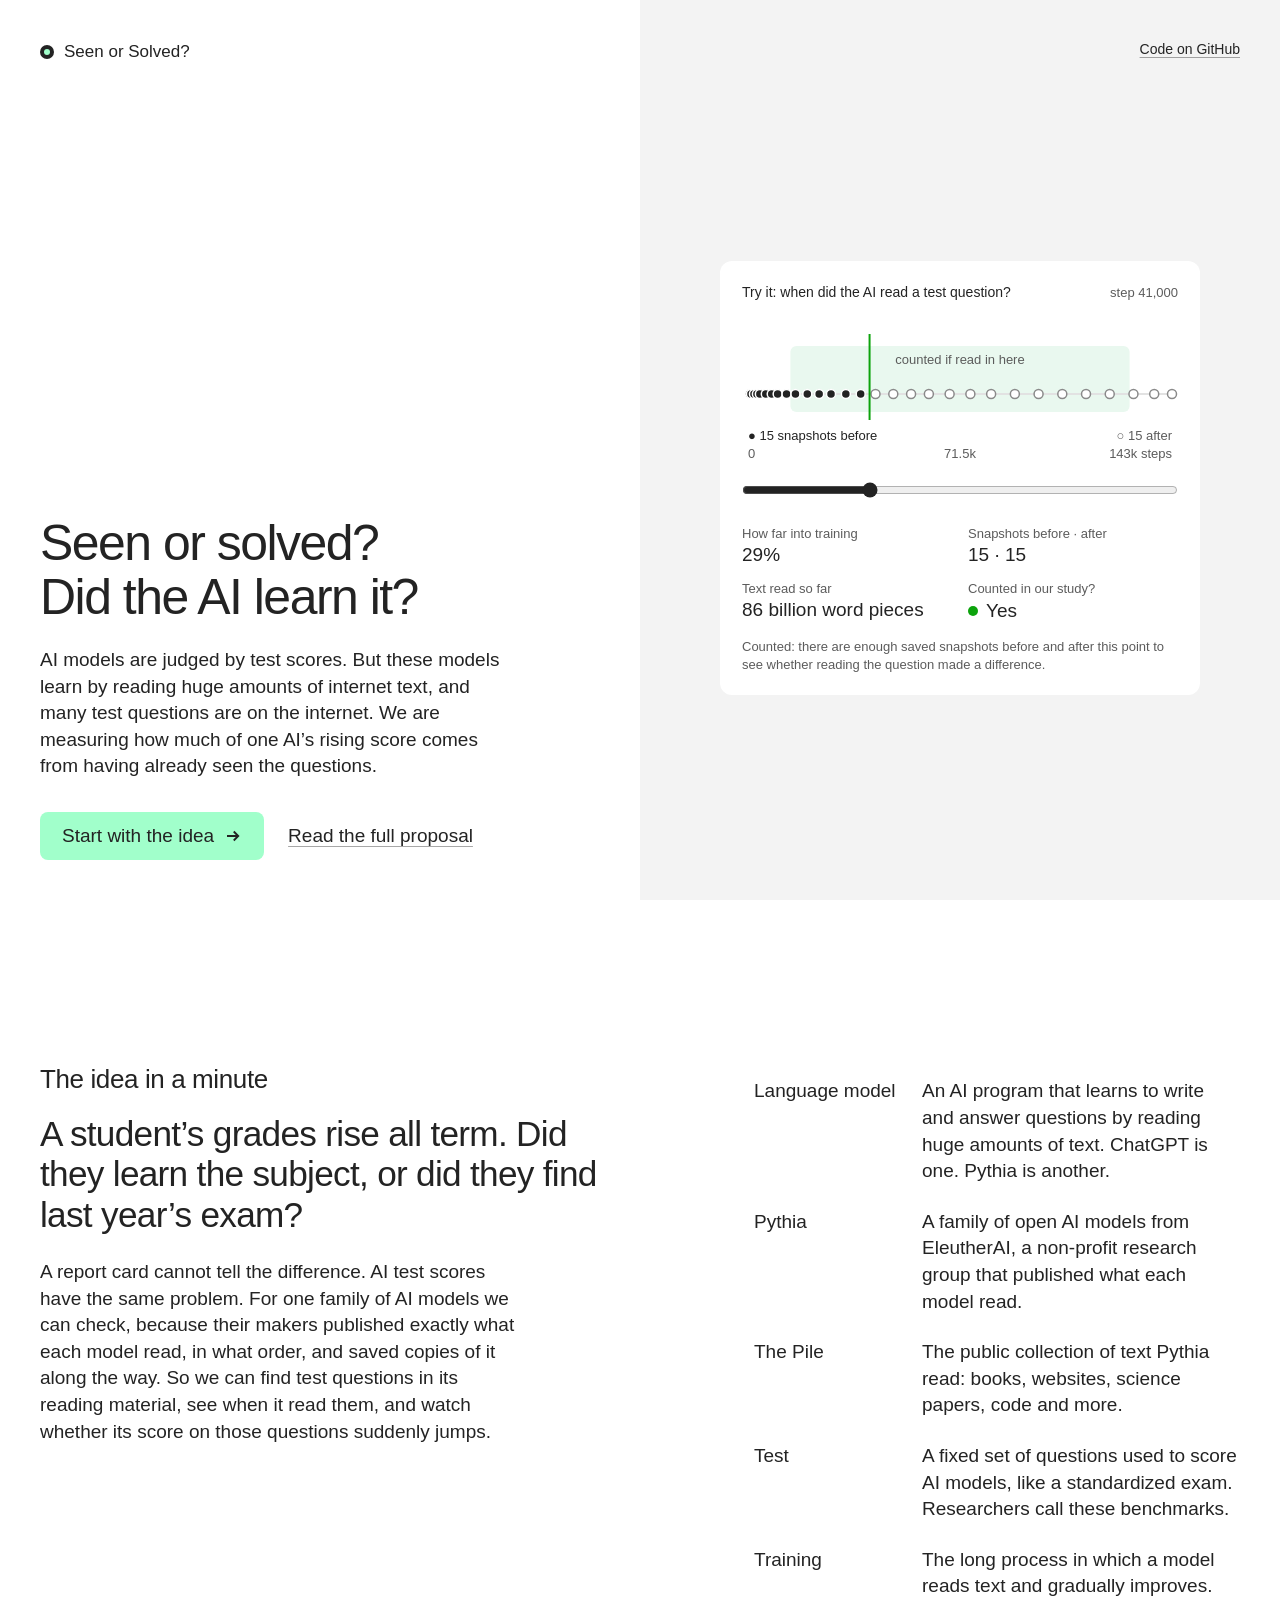
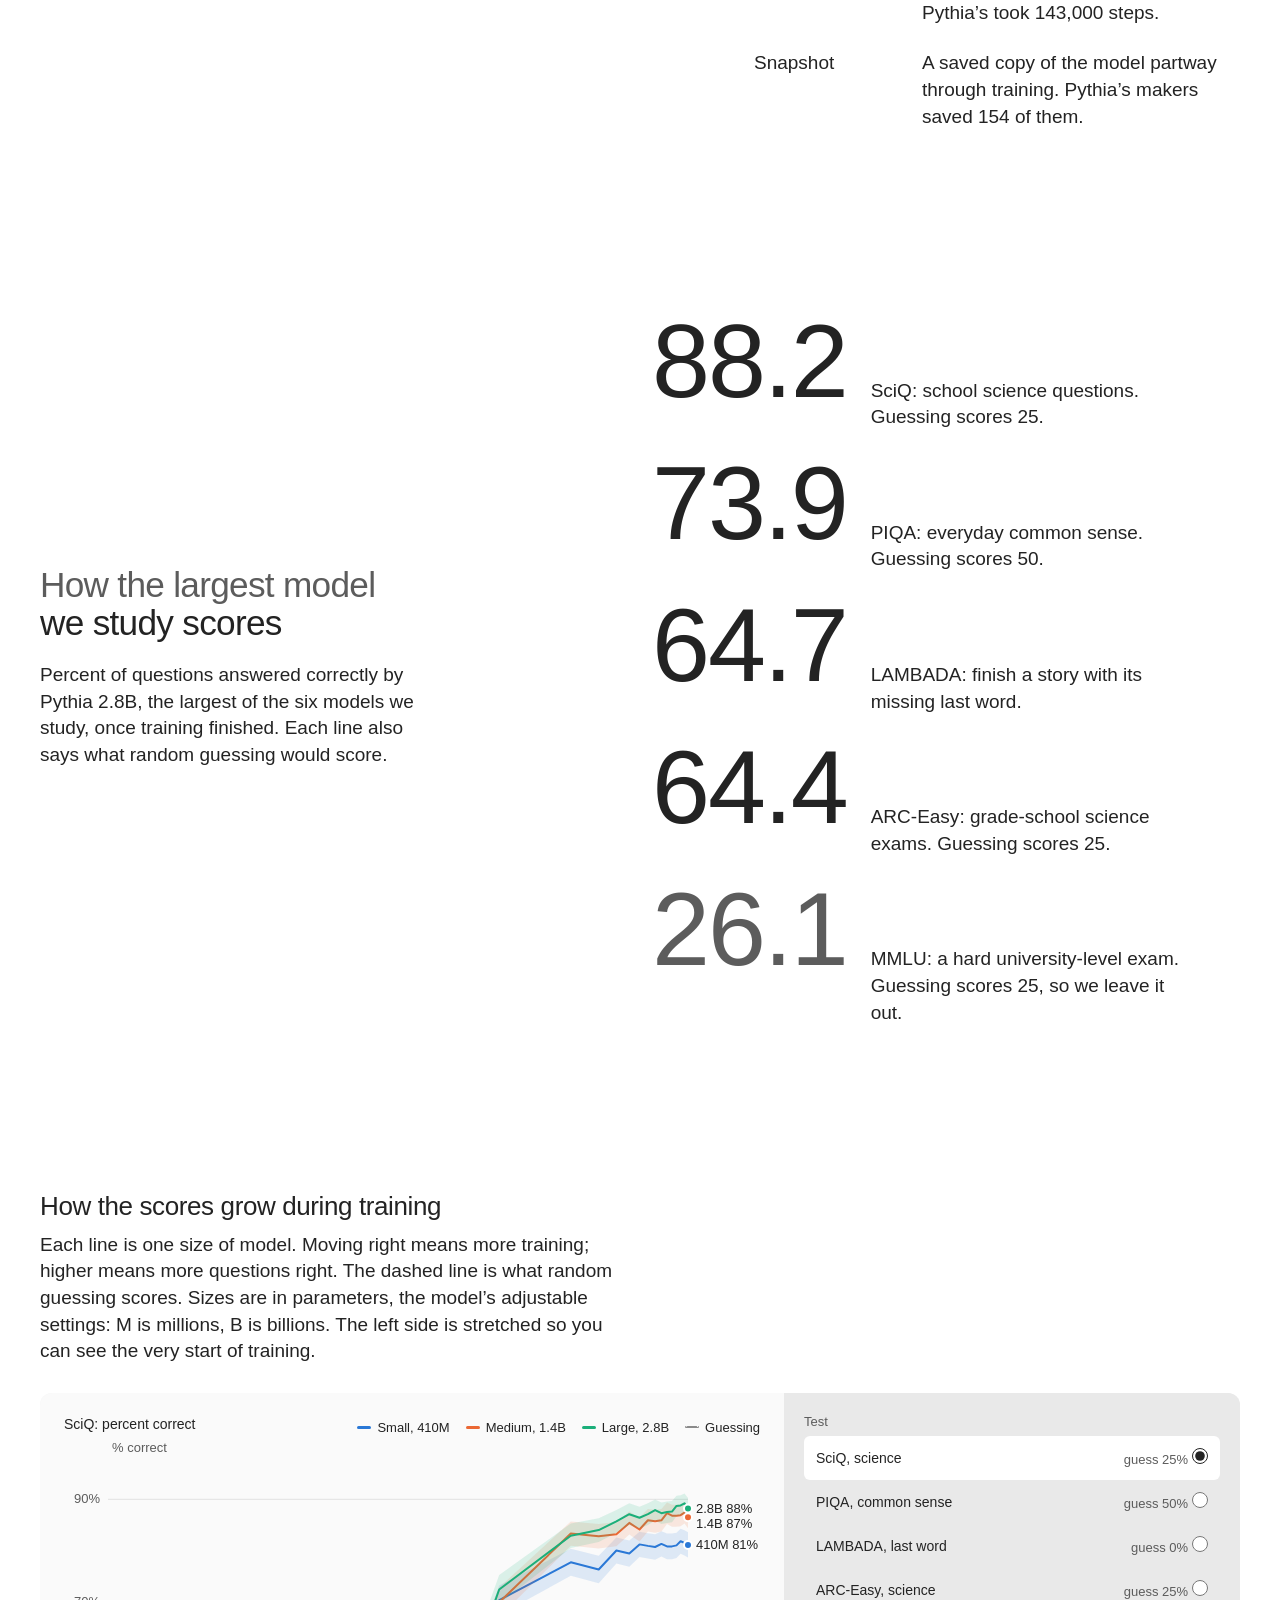
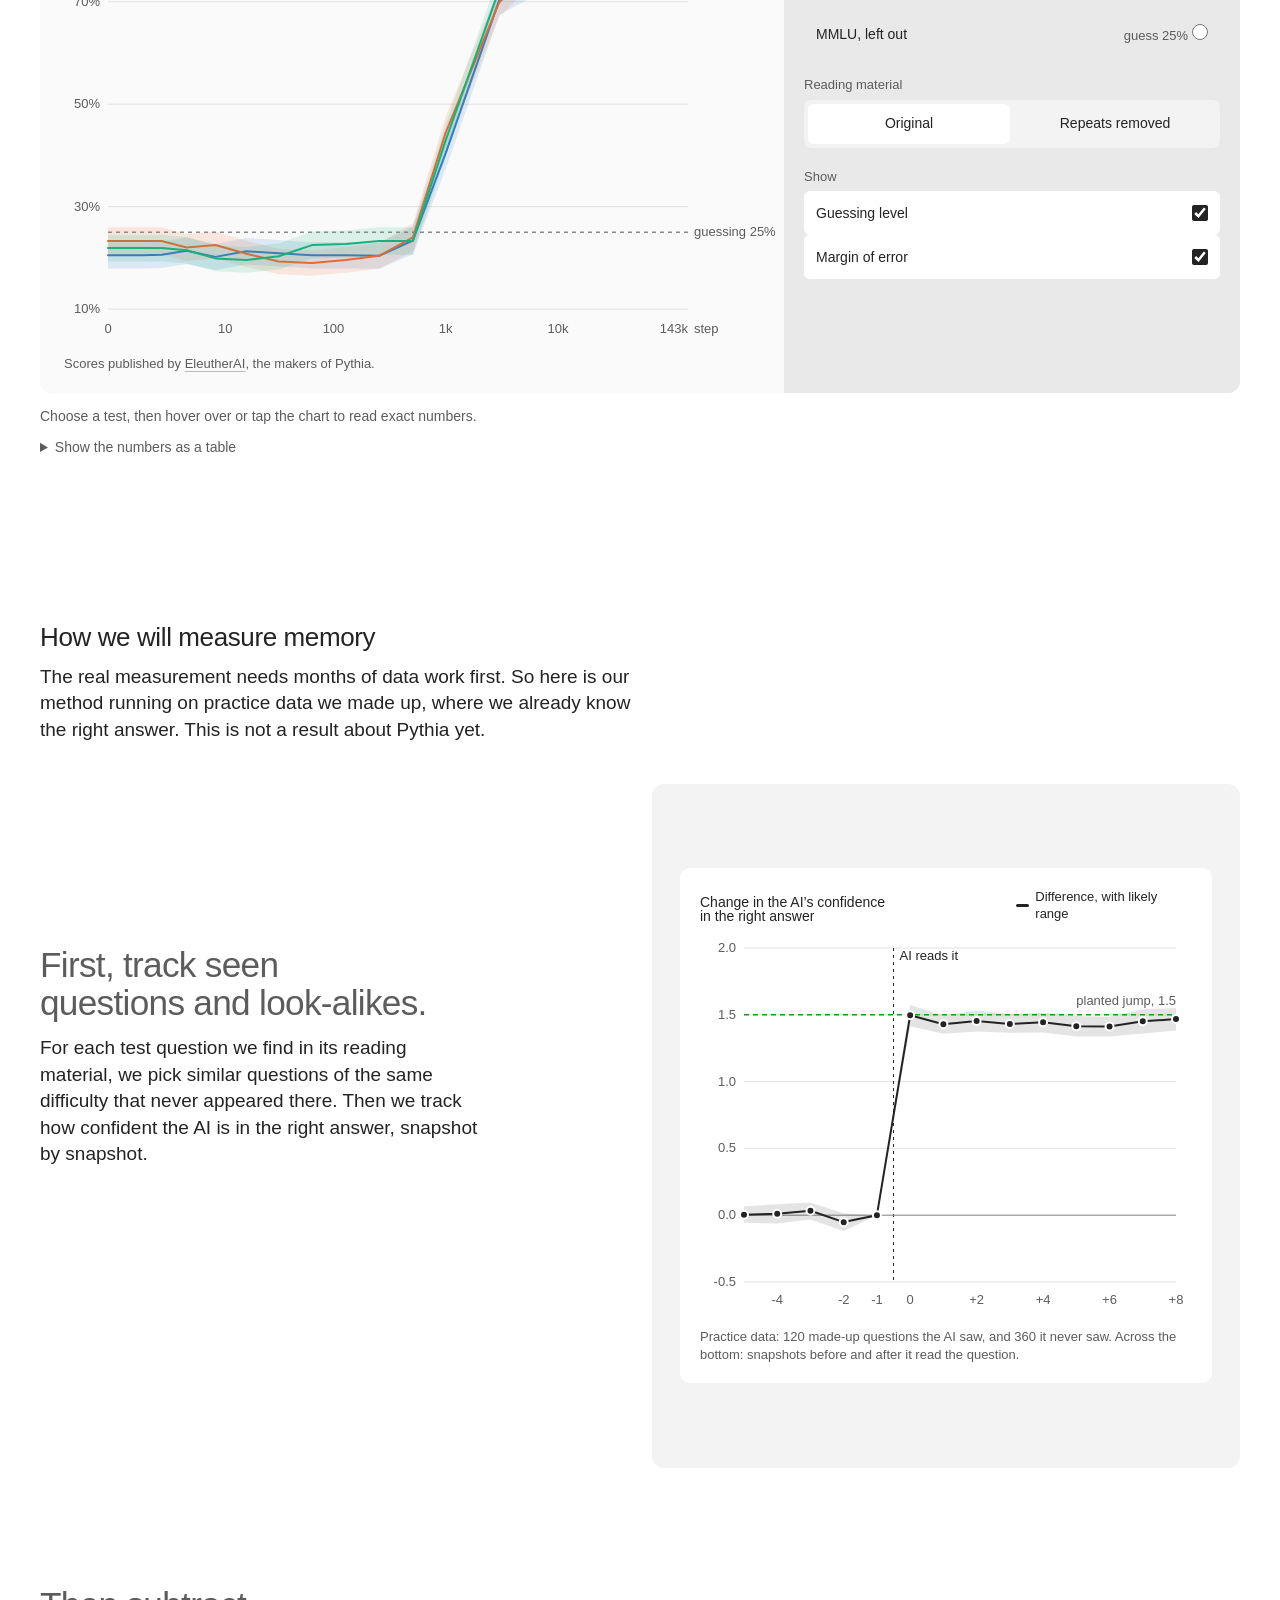
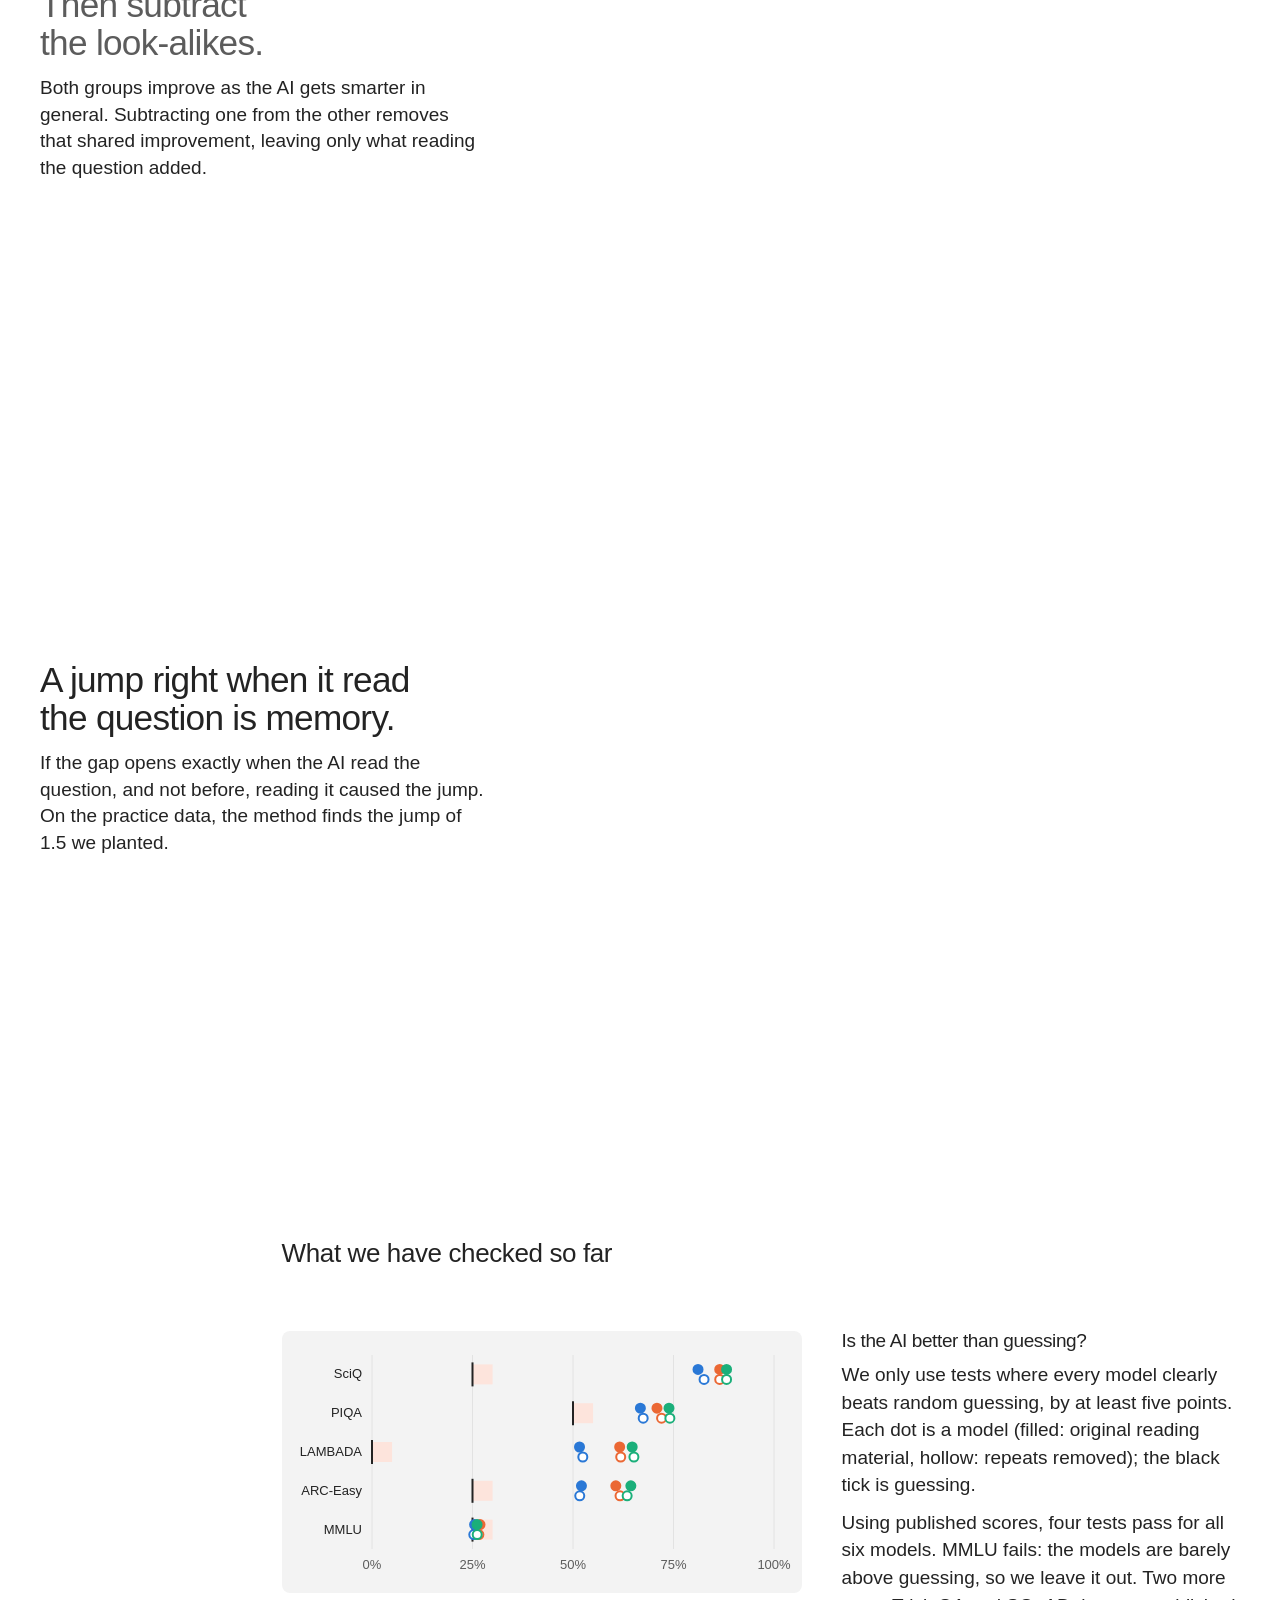
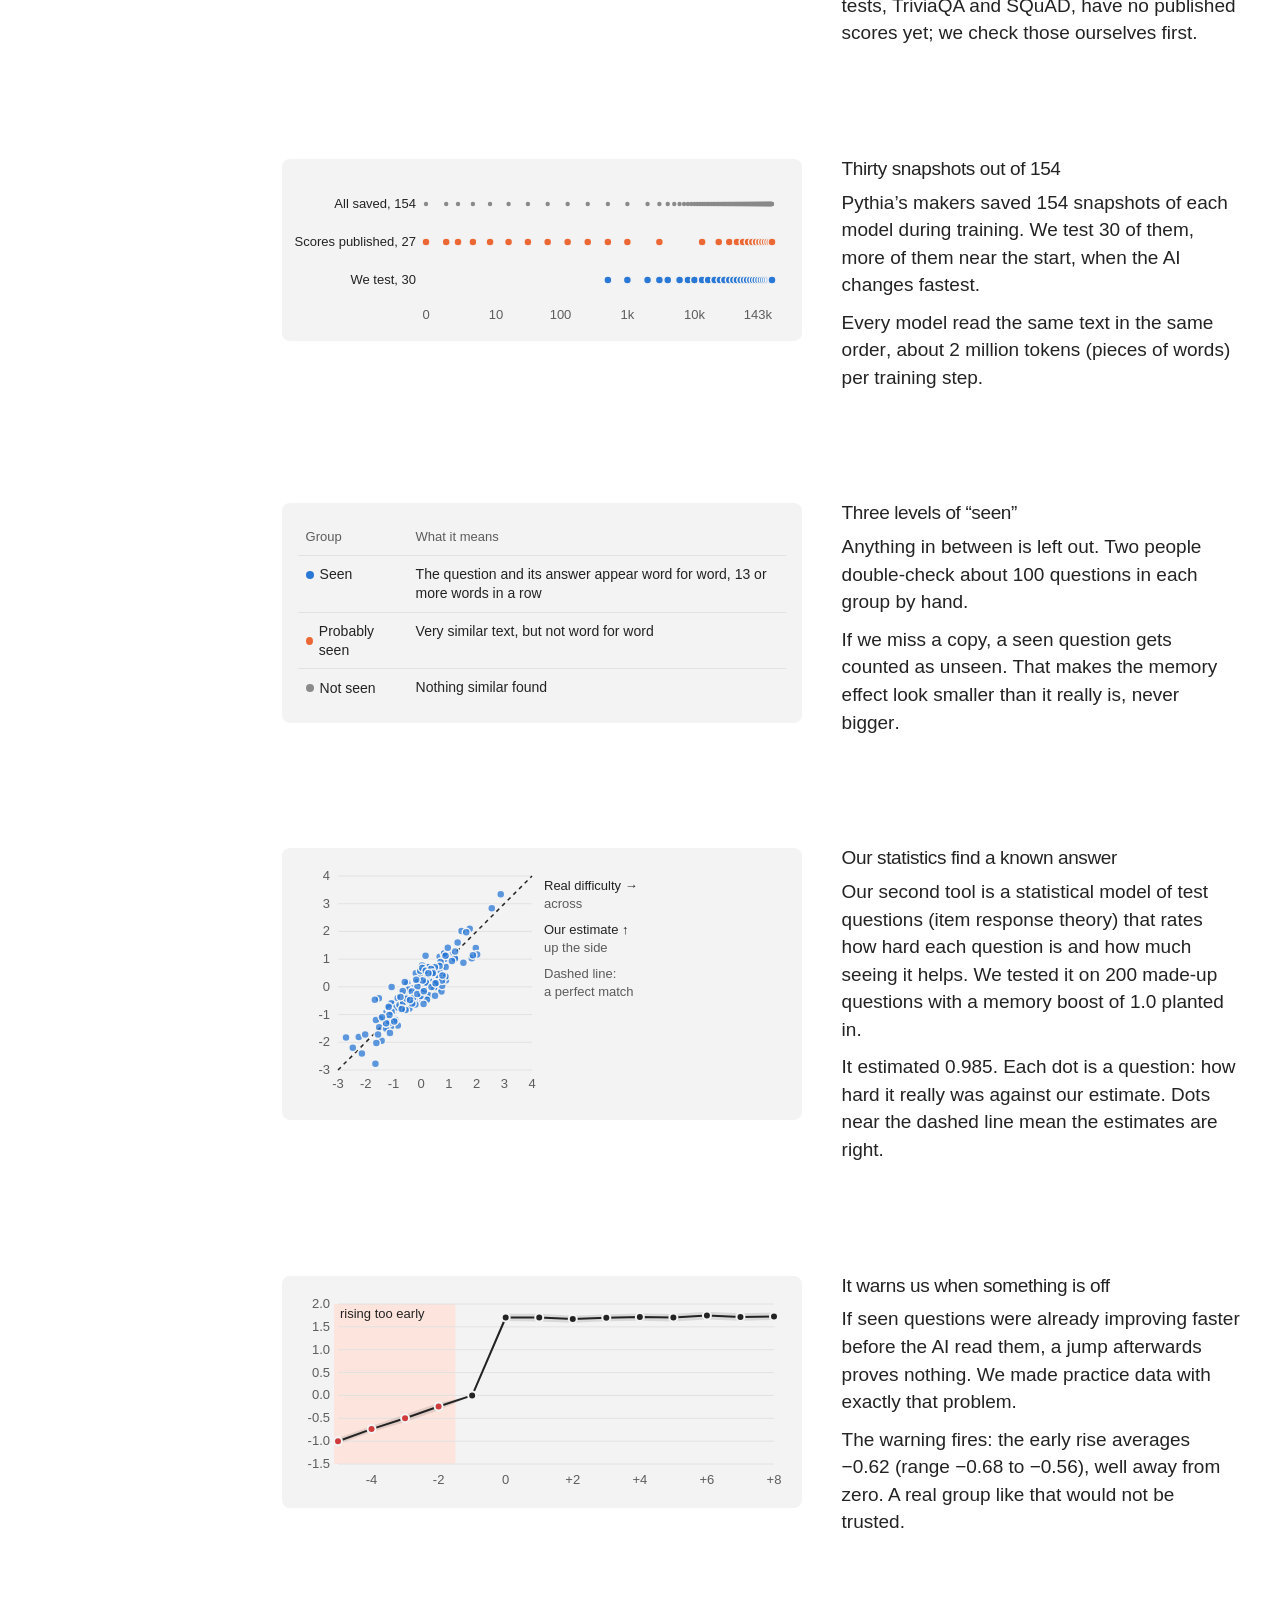
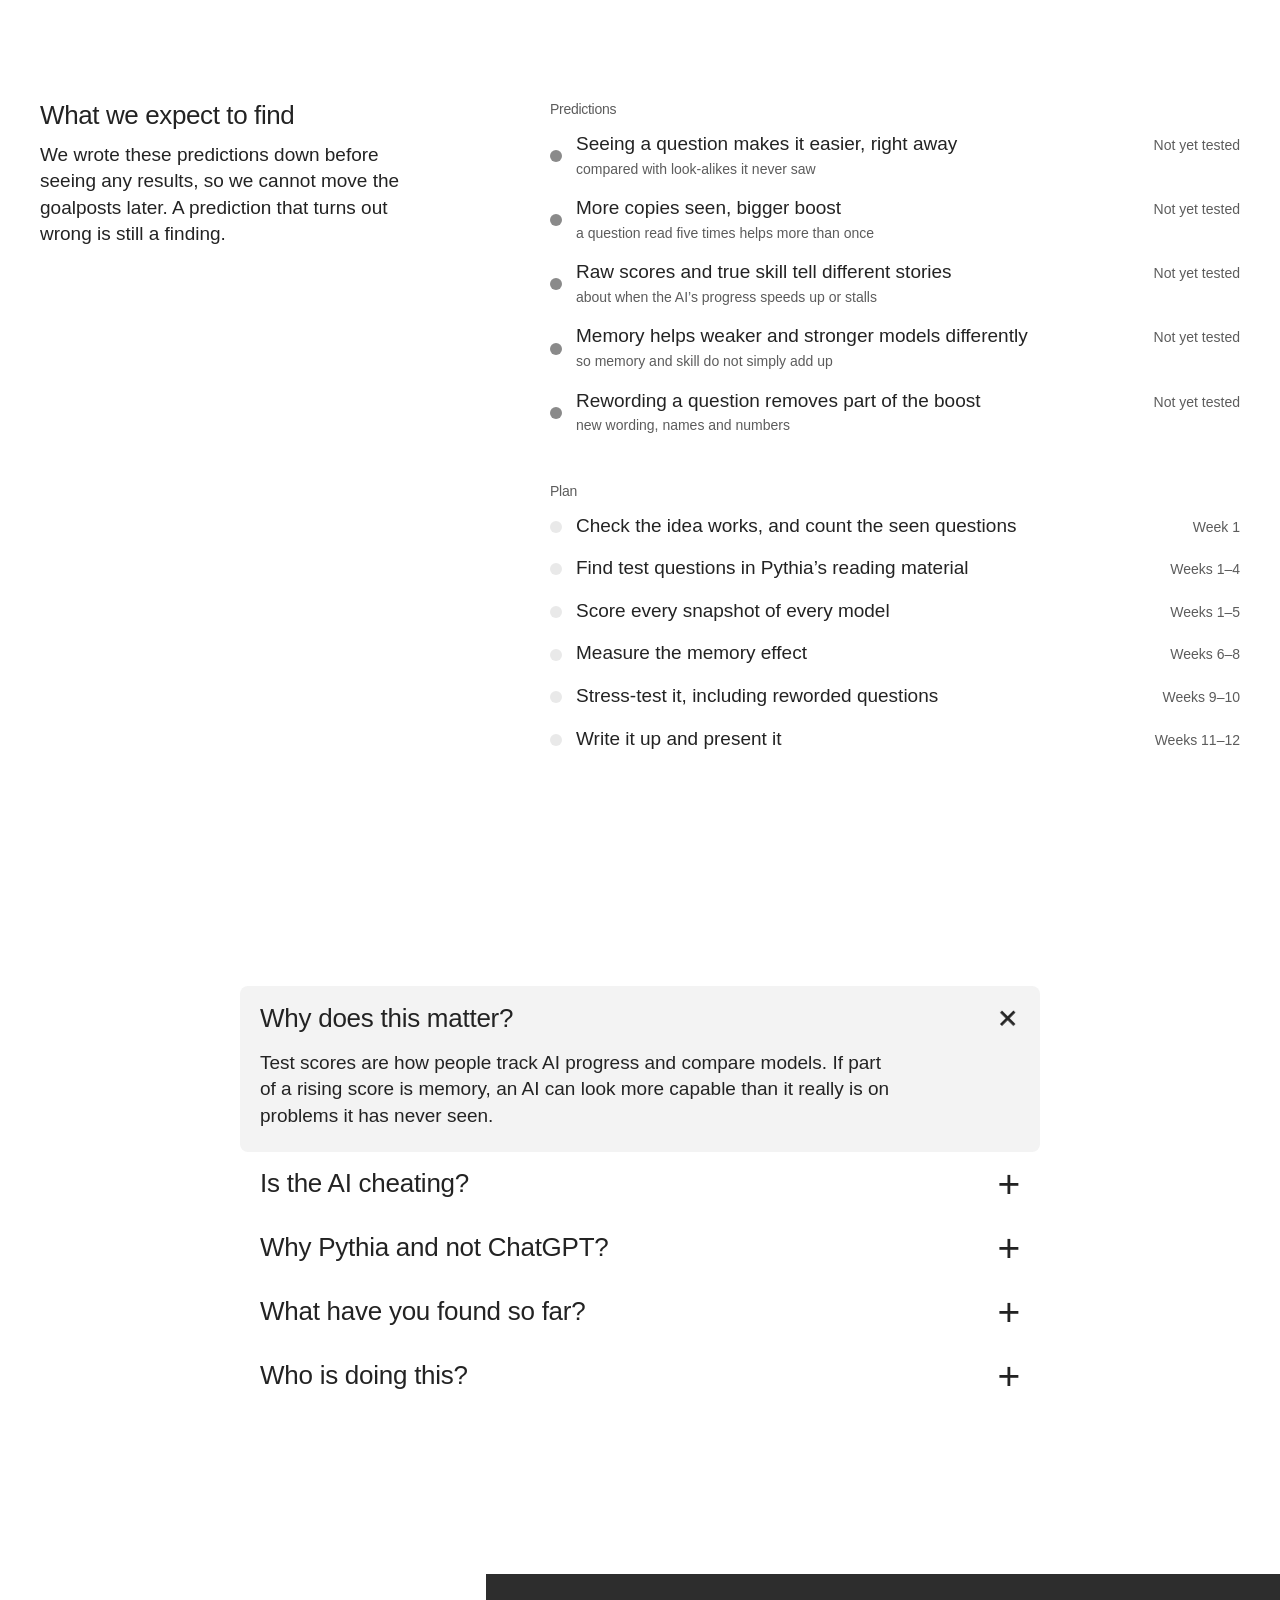
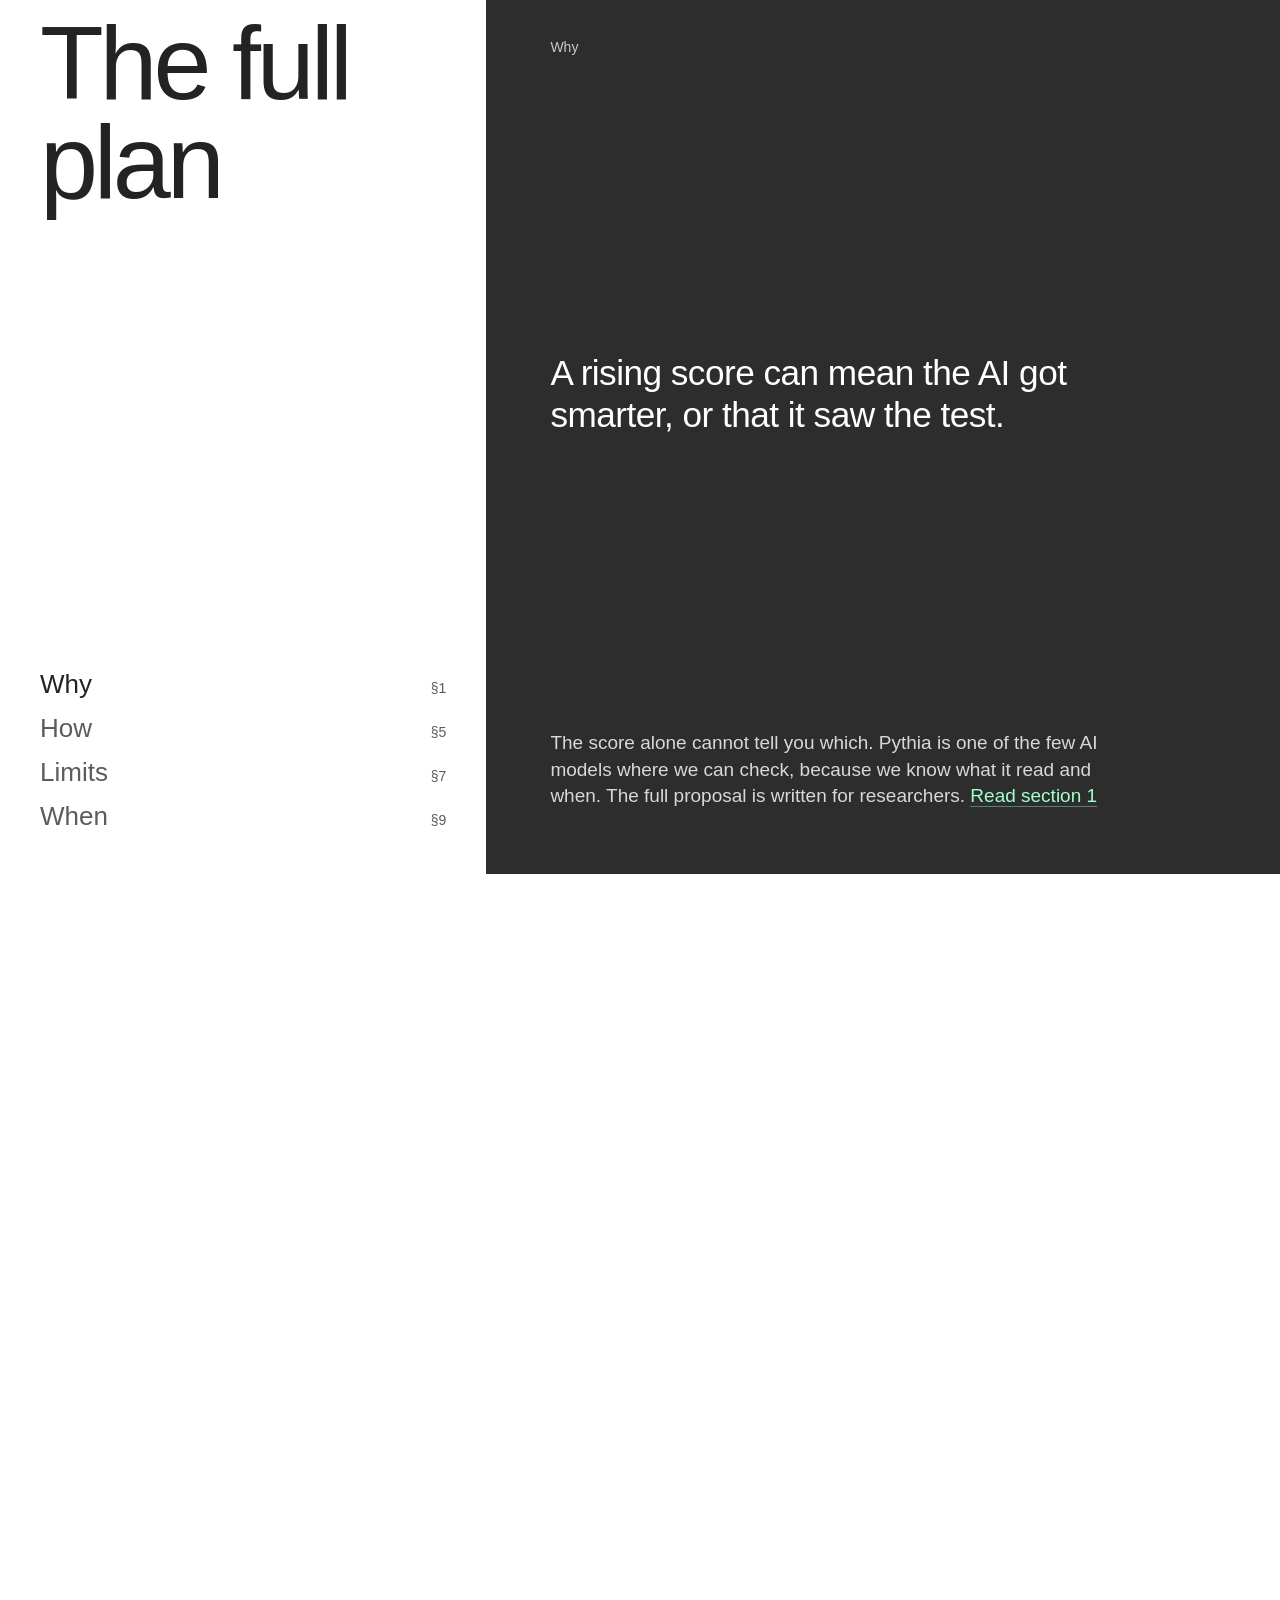
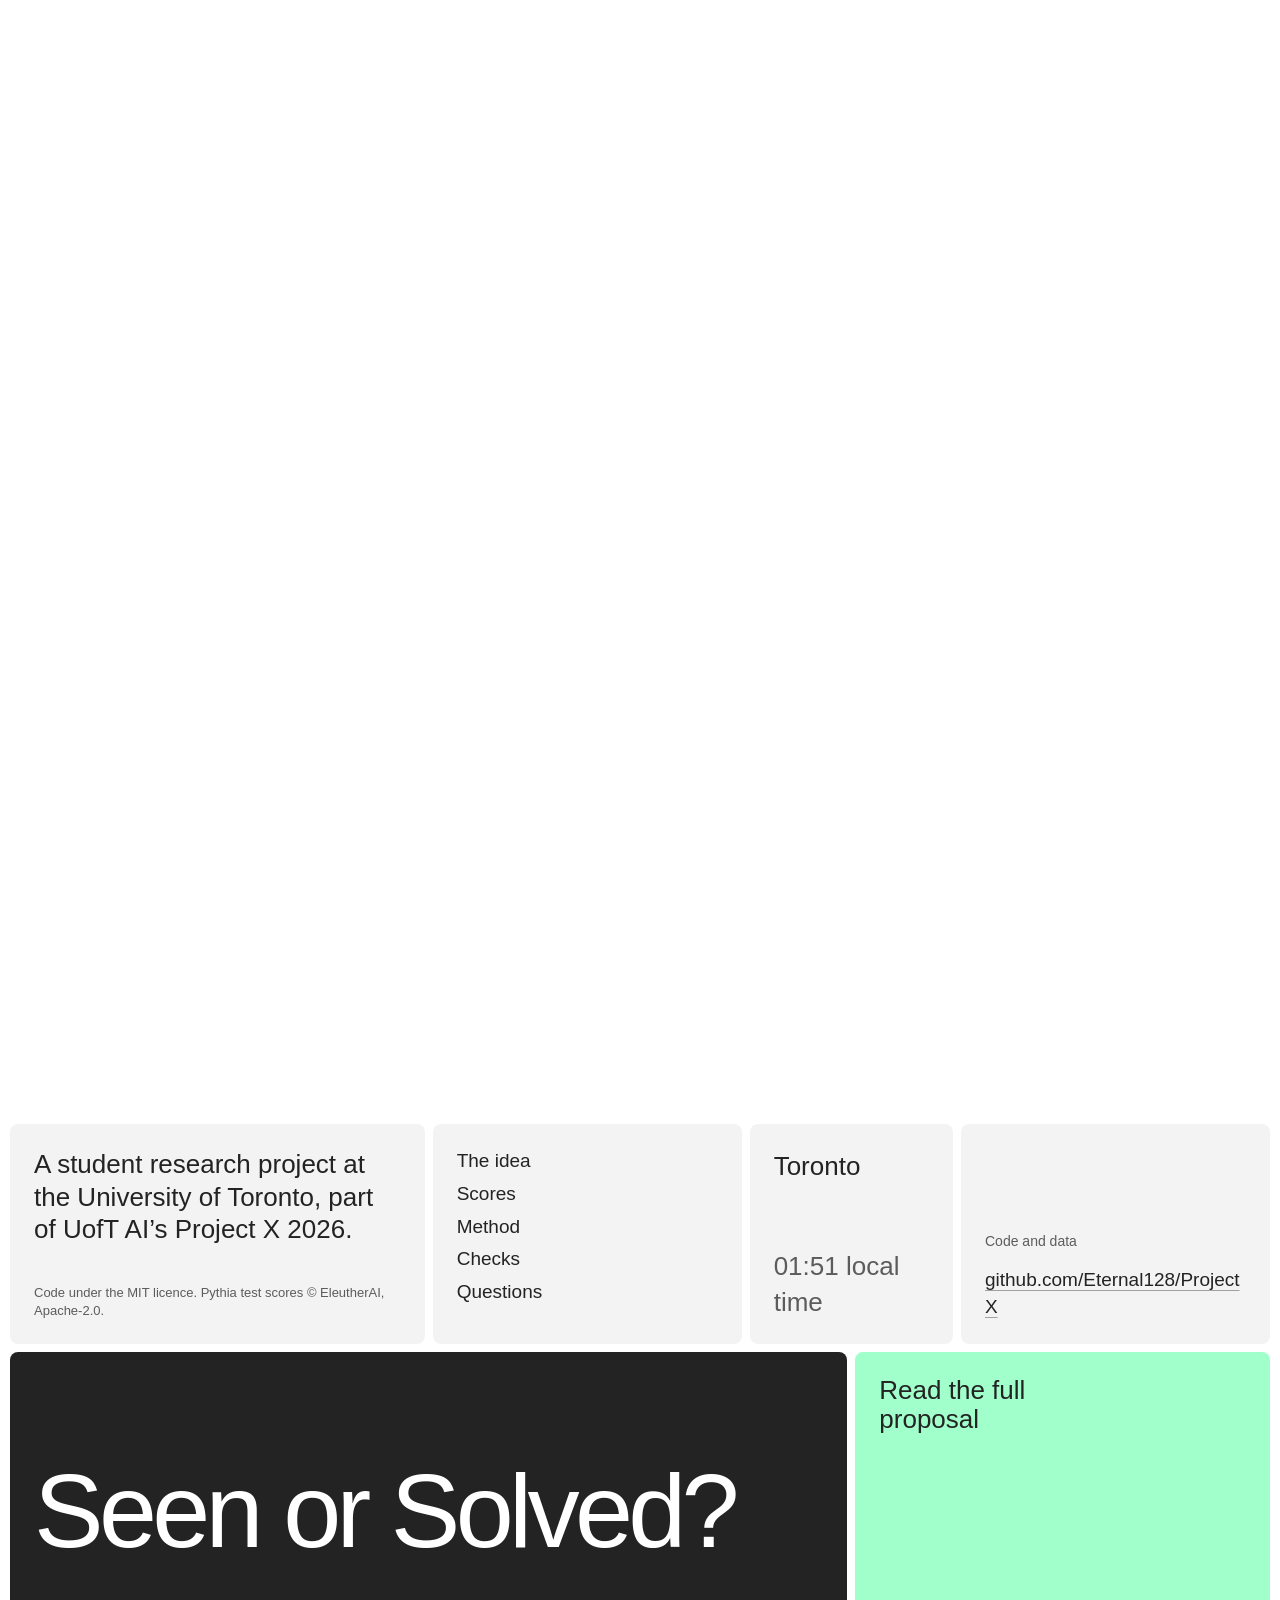
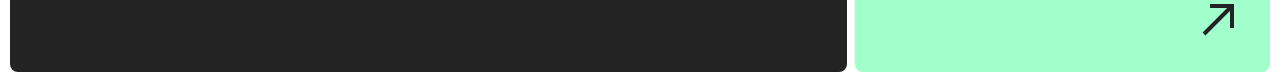
==== site/index.html @ 29f97371 "Show the first real pilot results on the website A new section, hidden until site/data/pilot.json ex" ====
<!doctype html>
<html lang="en">
<head>
<meta charset="utf-8">
<meta name="viewport" content="width=device-width, initial-scale=1">
<title>Seen or Solved? Did the AI learn it, or memorize it?</title>
<meta name="description" content="AI models are judged by test scores, but they may have already seen the test questions while learning. A University of Toronto student project measures how much of one AI's improving scores comes from memory.">
<meta property="og:title" content="Seen or Solved? Did the AI learn it, or memorize it?">
<meta property="og:description" content="How much of an AI's improving test score comes from having already seen the questions?">
<meta name="theme-color" content="#ffffff">
<link rel="icon" href="data:image/svg+xml,%3Csvg xmlns='http://www.w3.org/2000/svg' viewBox='0 0 32 32'%3E%3Ccircle cx='16' cy='16' r='14' fill='%23a1ffcb' stroke='%23232323' stroke-width='6'/%3E%3C/svg%3E">
<script>document.documentElement.classList.add('js')</script>
<link rel="preconnect" href="https://api.fontshare.com">
<link rel="preconnect" href="https://cdn.fontshare.com" crossorigin>
<link href="https://api.fontshare.com/v2/css?f[]=clash-grotesk@400,500&display=swap" rel="stylesheet">
<link rel="stylesheet" href="assets/css/site.css">
</head>
<body>
<a class="skip" href="#main">Skip to content</a>

<header class="hero" id="top">
  <div class="hero__left">
    <a class="wordmark" href="#top" aria-label="Seen or Solved?, back to top"><span class="wordmark__dot" aria-hidden="true"></span>Seen or Solved?</a>
    <div class="hero__copy">
      <h1><span class="line"><span>Seen or solved?</span></span><span class="line"><span>Did the AI learn it?</span></span></h1>
      <p class="hero__sentence">AI models are judged by test scores. But these models learn by reading huge amounts of internet text, and many test questions are on the internet. We are measuring how much of one AI’s rising score comes from having already seen the questions.</p>
      <div class="hero__actions">
        <a class="button" href="#idea">Start with the idea <svg viewBox="0 0 24 24" fill="none" stroke="currentColor" stroke-width="2.5" aria-hidden="true"><path d="M4 12h15M13 6l6 6-6 6"/></svg></a>
        <a class="link" href="proposal.html">Read the full proposal</a>
      </div>
    </div>
  </div>
  <div class="hero__right">
    <a class="hero__toplink link" href="https://github.com/Eternal128/ProjectX">Code on GitHub</a>
    <div class="probe" data-ui>
      <div class="probe__head">
        <p class="probe__title">Try it: when did the AI read a test question?</p>
        <p class="ui-label">step <span class="num" id="p-step-head">41,000</span></p>
      </div>
      <div class="chart probe__chart" id="probe-chart" role="img" aria-label="Training from start to finish, with the 30 saved snapshots we test and the point where the AI read the question."></div>
      <label class="visually-hidden" for="t0">When the AI read the question, as a training step</label>
      <input class="probe__range" id="t0" type="range" min="0" max="143000" step="500" value="41000" aria-describedby="p-verdict">
      <dl class="probe__readout" aria-live="polite">
        <div><dt class="ui-label">How far into training</dt><dd id="p-frac">29%</dd></div>
        <div><dt class="ui-label">Snapshots before · after</dt><dd id="p-around">15 · 15</dd></div>
        <div><dt class="ui-label">Text read so far</dt><dd id="p-batch">86 billion word pieces</dd></div>
        <div><dt class="ui-label">Counted in our study?</dt><dd><span class="verdict" id="p-verdict" data-kept="true">Yes</span></dd></div>
      </dl>
      <p class="probe__note" id="p-note">Counted: there are enough saved snapshots before and after this point to see whether reading the question made a difference.</p>
    </div>
  </div>
</header>

<main id="main">

  <section class="idea grid" id="idea" aria-labelledby="idea-h">
    <div class="idea__text">
      <h2 id="idea-h" class="section-h" data-reveal>The idea in a minute</h2>
      <p class="idea__statement" data-reveal style="--d:1">A student’s grades rise all term. Did they learn the subject, or did they find last year’s exam?</p>
      <p class="idea__body" data-reveal style="--d:2">A report card cannot tell the difference. AI test scores have the same problem. For one family of AI models we can check, because their makers published exactly what each model read, in what order, and saved copies of it along the way. So we can find test questions in its reading material, see when it read them, and watch whether its score on those questions suddenly jumps.</p>
    </div>
    <dl class="glossary" data-reveal style="--d:2" aria-label="Words used on this page">
      <div><dt>Language model</dt><dd>An AI program that learns to write and answer questions by reading huge amounts of text. ChatGPT is one. Pythia is another.</dd></div>
      <div><dt>Pythia</dt><dd>A family of open AI models from EleutherAI, a non-profit research group that published what each model read.</dd></div>
      <div><dt>The Pile</dt><dd>The public collection of text Pythia read: books, websites, science papers, code and more.</dd></div>
      <div><dt>Test</dt><dd>A fixed set of questions used to score AI models, like a standardized exam. Researchers call these benchmarks.</dd></div>
      <div><dt>Training</dt><dd>The long process in which a model reads text and gradually improves. Pythia’s took 143,000 steps.</dd></div>
      <div><dt>Snapshot</dt><dd>A saved copy of the model partway through training. Pythia’s makers saved 154 of them.</dd></div>
    </dl>
  </section>

  <section class="ledger grid" aria-labelledby="ledger-h">
    <div class="ledger__intro">
      <h2 id="ledger-h" class="ledger__h" data-reveal><span>How the largest model</span><span>we study scores</span></h2>
      <p class="ledger__note" data-reveal style="--d:1">Percent of questions answered correctly by Pythia 2.8B, the largest of the six models we study, once training finished. Each line also says what random guessing would score.</p>
    </div>
    <div class="ledger__rows" data-reveal style="--d:2">
      <div class="ledger__row"><span class="ledger__whole">88</span><span class="ledger__dec">.2</span><p class="ledger__cap"><b>SciQ</b>: school science questions. Guessing scores 25.</p></div>
      <div class="ledger__row"><span class="ledger__whole">73</span><span class="ledger__dec">.9</span><p class="ledger__cap"><b>PIQA</b>: everyday common sense. Guessing scores 50.</p></div>
      <div class="ledger__row"><span class="ledger__whole">64</span><span class="ledger__dec">.7</span><p class="ledger__cap"><b>LAMBADA</b>: finish a story with its missing last word.</p></div>
      <div class="ledger__row"><span class="ledger__whole">64</span><span class="ledger__dec">.4</span><p class="ledger__cap"><b>ARC-Easy</b>: grade-school science exams. Guessing scores 25.</p></div>
      <div class="ledger__row ledger__row--out"><span class="ledger__whole">26</span><span class="ledger__dec">.1</span><p class="ledger__cap"><b>MMLU</b>: a hard university-level exam. Guessing scores 25, so we leave it out.</p></div>
    </div>
  </section>

  <section class="show" id="scores" aria-labelledby="show-h">
    <div class="show__inner">
      <h2 id="show-h" class="section-h" data-reveal>How the scores grow during training</h2>
      <p class="section-p" data-reveal style="--d:1">Each line is one size of model. Moving right means more training; higher means more questions right. The dashed line is what random guessing scores. Sizes are in parameters, the model’s adjustable settings: M is millions, B is billions. The left side is stretched so you can see the very start of training.</p>
      <div class="panel" data-ui data-reveal style="--d:2">
        <div class="panel__demo">
          <div class="panel__caption">
            <h3 id="curve-title">SciQ: percent correct</h3>
            <div class="legend" id="curve-legend"></div>
          </div>
          <div class="chart" id="curve-chart" role="img" aria-labelledby="curve-title"></div>
          <p class="panel__source">Scores published by <a class="link" href="https://github.com/EleutherAI/pythia/tree/a19eecb807ec2c79a39ebf18108816e6ffffc1d5/evals/pythia-v1">EleutherAI</a>, the makers of Pythia.</p>
        </div>
        <form class="panel__controls" id="curve-controls" aria-label="Chart options">
          <fieldset class="ctl-group">
            <legend>Test</legend>
            <label class="ctl-row"><span>SciQ, science</span><span><span class="chance">guess 25%</span> <input type="radio" name="bench" value="sciq" checked></span></label>
            <label class="ctl-row"><span>PIQA, common sense</span><span><span class="chance">guess 50%</span> <input type="radio" name="bench" value="piqa"></span></label>
            <label class="ctl-row"><span>LAMBADA, last word</span><span><span class="chance">guess 0%</span> <input type="radio" name="bench" value="lambada"></span></label>
            <label class="ctl-row"><span>ARC-Easy, science</span><span><span class="chance">guess 25%</span> <input type="radio" name="bench" value="arc_easy"></span></label>
            <label class="ctl-row"><span>MMLU, left out</span><span><span class="chance">guess 25%</span> <input type="radio" name="bench" value="mmlu"></span></label>
          </fieldset>
          <fieldset class="ctl-group">
            <legend>Reading material</legend>
            <div class="seg">
              <label><input type="radio" name="data" value="standard" checked>Original</label>
              <label><input type="radio" name="data" value="deduped">Repeats removed</label>
            </div>
          </fieldset>
          <fieldset class="ctl-group">
            <legend>Show</legend>
            <label class="ctl-row"><span>Guessing level</span><input type="checkbox" name="chance" checked></label>
            <label class="ctl-row"><span>Margin of error</span><input type="checkbox" name="band" checked></label>
          </fieldset>
        </form>
      </div>
      <p class="show__start">Choose a test, then hover over or tap the chart to read exact numbers.</p>
      <details class="table-view"><summary>Show the numbers as a table</summary><div class="scroll" id="curve-table"></div></details>
    </div>
  </section>

  <section class="show pilot" id="pilot" aria-labelledby="pilot-h" hidden>
    <div class="show__inner">
      <h2 id="pilot-h" class="section-h" data-reveal>First real measurements</h2>
      <p class="section-p" data-reveal style="--d:1">We tested the smallest model we study, Pythia 410M, at 10 snapshots from early to late training, on 5,714 test questions. We also searched everything it read for every one of those questions. These are real results, not practice data.</p>

      <div class="proofs__list pilot__facts">
        <article class="proof" data-reveal>
          <div class="proof__panel" data-ui><div class="chart" id="cov-chart" role="img" aria-label="Share of each test found word for word in Pythia's reading material, with 95% ranges."></div></div>
          <div>
            <h3>Most test questions were never in its reading</h3>
            <p>Only <b>14 of 5,214</b> science and common-sense questions (SciQ, ARC-Easy, PIQA) appear word for word in the Pile, the text Pythia learned from. Checking shorter 13-word stretches finds only a handful more.</p>
            <p>LAMBADA is different. Its passages come from novels, and <b>about 1 in 4</b> of them is in the Pile. So LAMBADA is where reading the test can show up in the score.</p>
            <p class="soft">Exact matching misses reworded copies, so these are lower limits.</p>
          </div>
        </article>
        <article class="proof" data-reveal>
          <div class="proof__panel" data-ui><div class="chart" id="dates-chart" role="img" aria-label="Training step at which Pythia first read each found test item."></div></div>
          <div>
            <h3>We can tell when it read them</h3>
            <p>Pythia’s makers published the exact order it read everything in. Using it, we find the training step at which each found question was read, then open that step’s batch of text to check the question is really there.</p>
            <p>For example, the ARC-Easy question “Which of the following symbiotic relationships is considered parasitic?” was read at <b>step 23,734</b> and again at step 133,946. Each dot is the first time one item was read.</p>
          </div>
        </article>
      </div>

      <div class="panel" data-ui data-reveal>
        <div class="panel__demo">
          <div class="panel__caption">
            <h3 id="pilot-title">Percent correct</h3>
            <div class="legend" id="pilot-legend"></div>
          </div>
          <div class="chart" id="pilot-chart" role="img" aria-labelledby="pilot-title"></div>
          <p class="panel__source">Shaded bands are 95% ranges. Groups with fewer than 10 questions are not drawn. Moving right means more training; the left side is stretched.</p>
        </div>
        <form class="panel__controls" id="pilot-controls" aria-label="Chart options">
          <fieldset class="ctl-group">
            <legend>Test</legend>
            <label class="ctl-row"><span>LAMBADA, last word</span><input type="radio" name="pbench" value="lambada" checked></label>
            <label class="ctl-row"><span>SciQ, ARC and PIQA together</span><input type="radio" name="pbench" value="all"></label>
            <label class="ctl-row"><span>ARC-Easy, science</span><input type="radio" name="pbench" value="arc_easy"></label>
            <label class="ctl-row"><span>SciQ, science</span><input type="radio" name="pbench" value="sciq"></label>
            <label class="ctl-row"><span>PIQA, common sense</span><input type="radio" name="pbench" value="piqa"></label>
          </fieldset>
          <fieldset class="ctl-group">
            <legend>Measure</legend>
            <div class="seg">
              <label><input type="radio" name="pmeasure" value="acc" checked>Percent correct</label>
              <label><input type="radio" name="pmeasure" value="logp">Confidence</label>
            </div>
          </fieldset>
          <p class="pilot__note">“Confidence” is the log-probability the AI gives the right answer: higher means more sure. It moves more smoothly than right or wrong.</p>
        </form>
      </div>
      <p class="show__start">This compares groups of questions. It does not yet show that reading a question <i>caused</i> a better score: found passages may differ in other ways. Testing cause is the next step of the study.</p>
      <details class="table-view"><summary>Our scores next to the makers’ published scores</summary><div class="scroll" id="pilot-check"></div></details>
      <details class="table-view"><summary>How many questions fall in each group</summary><div class="scroll" id="pilot-counts"></div></details>
      <div class="pilot__examples" hidden>
        <h3 class="ctl-heading">Test questions found in Pythia’s reading, with their answers</h3>
        <ul id="pilot-examples"></ul>
      </div>
    </div>
  </section>

  <section class="how" id="method" aria-labelledby="how-h">
    <h2 id="how-h" class="section-h" data-reveal>How we will measure memory</h2>
    <p class="section-p" data-reveal style="--d:1">The real measurement needs months of data work first. So here is our method running on practice data we made up, where we already know the right answer. This is not a result about Pythia yet.</p>
    <div class="grid how__body">
      <div class="how__steps">
        <div class="how__step is-active" data-state="0">
          <h3>First, track seen questions and look-alikes.</h3>
          <p>For each test question we find in its reading material, we pick similar questions of the same difficulty that never appeared there. Then we track how confident the AI is in the right answer, snapshot by snapshot.</p>
        </div>
        <div class="how__step" data-state="1">
          <h3>Then subtract the look-alikes.</h3>
          <p>Both groups improve as the AI gets smarter in general. Subtracting one from the other removes that shared improvement, leaving only what reading the question added.</p>
        </div>
        <div class="how__step" data-state="2">
          <h3>A jump right when it read the question is memory.</h3>
          <p>If the gap opens exactly when the AI read the question, and not before, reading it caused the jump. On the practice data, the method finds the jump of 1.5 we planted.</p>
        </div>
      </div>
      <div class="how__stage">
        <div class="stage-card" data-ui>
          <div class="panel__caption">
            <h3 id="stage-title">Change in the AI’s confidence in the right answer</h3>
            <div class="legend" id="stage-legend"></div>
          </div>
          <div class="chart" id="stage-chart" role="img" aria-labelledby="stage-title"></div>
          <p class="panel__source">Practice data: 120 made-up questions the AI saw, and 360 it never saw. Across the bottom: snapshots before and after it read the question.</p>
        </div>
      </div>
    </div>
  </section>

  <section class="proofs" id="checks" aria-labelledby="proofs-h">
    <div class="proofs__inner">
      <h2 id="proofs-h" class="section-h" data-reveal>What we have checked so far</h2>
      <div class="proofs__list">
        <article class="proof" data-reveal>
          <div class="proof__panel" data-ui><div class="chart" id="chance-chart" style="--h:230px" role="img" aria-label="Final scores of the six models on five tests, against random guessing plus five points."></div></div>
          <div>
            <h3>Is the AI better than guessing?</h3>
            <p>We only use tests where every model clearly beats random guessing, by at least five points. Each dot is a model (filled: original reading material, hollow: repeats removed); the black tick is guessing.</p>
            <p>Using published scores, <b>four tests pass for all six models</b>. MMLU fails: the models are barely above guessing, so we leave it out. Two more tests, TriviaQA and SQuAD, have no published scores yet; we check those ourselves first.</p>
          </div>
        </article>
        <article class="proof" data-reveal>
          <div class="proof__panel" data-ui><div class="chart" id="sched-chart" style="--h:150px" role="img" aria-label="The 154 saved snapshots, the 27 with published scores and the 30 we test, along training."></div></div>
          <div>
            <h3>Thirty snapshots out of 154</h3>
            <p>Pythia’s makers saved 154 snapshots of each model during training. We test 30 of them, more of them near the start, when the AI changes fastest.</p>
            <p>Every model read <b>the same text in the same order</b>, about 2 million tokens (pieces of words) per training step.</p>
          </div>
        </article>
        <article class="proof" data-reveal>
          <div class="proof__panel" data-ui>
            <table class="tiers">
              <thead><tr><th>Group</th><th>What it means</th></tr></thead>
              <tbody>
                <tr><td><span class="tier"><i style="background:var(--series-1)"></i>Seen</span></td><td>The question and its answer appear word for word, 13 or more words in a row</td></tr>
                <tr><td><span class="tier"><i style="background:var(--series-2)"></i>Probably seen</span></td><td>Very similar text, but not word for word</td></tr>
                <tr><td><span class="tier"><i style="background:var(--axis)"></i>Not seen</span></td><td>Nothing similar found</td></tr>
              </tbody>
            </table>
          </div>
          <div>
            <h3>Three levels of “seen”</h3>
            <p>Anything in between is left out. Two people double-check about 100 questions in each group by hand.</p>
            <p>If we miss a copy, a seen question gets counted as unseen. That makes the memory effect look <b>smaller than it really is, never bigger</b>.</p>
          </div>
        </article>
        <article class="proof" data-reveal>
          <div class="proof__panel" data-ui><div class="chart" id="irt-chart" style="--h:240px" role="img" aria-label="How hard each of 200 made-up questions really was, against how hard our model estimated it to be."></div></div>
          <div>
            <h3>Our statistics find a known answer</h3>
            <p>Our second tool is a statistical model of test questions (item response theory) that rates how hard each question is and how much seeing it helps. We tested it on 200 made-up questions with a memory boost of 1.0 planted in.</p>
            <p>It estimated <b><span id="irt-delta">0.985</span></b>. Each dot is a question: how hard it really was against our estimate. Dots near the dashed line mean the estimates are right.</p>
            <p class="visually-hidden">Correlations: <span id="irt-cb">0.91</span> for difficulty, <span id="irt-ca">0.97</span> for ability.</p>
          </div>
        </article>
        <article class="proof" data-reveal>
          <div class="proof__panel" data-ui><div class="chart" id="pre-chart" style="--h:200px" role="img" aria-label="Practice data where seen questions were already rising before the AI read them; the warning region is shaded."></div></div>
          <div>
            <h3>It warns us when something is off</h3>
            <p>If seen questions were already improving faster before the AI read them, a jump afterwards proves nothing. We made practice data with exactly that problem.</p>
            <p>The warning fires: the early rise averages <b><span id="pre-val">−0.62</span></b> (range <span id="pre-ci">−0.68 to −0.56</span>), well away from zero. A real group like that would not be trusted.</p>
          </div>
        </article>
      </div>
    </div>
  </section>

  <section class="rows" id="predictions" aria-labelledby="rows-h">
    <div class="grid rows__grid">
      <div class="rows__intro">
        <h2 id="rows-h" class="section-h" data-reveal>What we expect to find</h2>
        <p data-reveal style="--d:1">We wrote these predictions down before seeing any results, so we cannot move the goalposts later. A prediction that turns out wrong is still a finding.</p>
      </div>
      <div class="rows__col" data-reveal style="--d:2">
        <div class="rows__group">
          <h3>Predictions</h3>
          <ul>
            <li class="row"><span class="row__dot row__dot--pending"></span><span class="row__name">Seeing a question makes it easier, right away<small>compared with look-alikes it never saw</small></span><span class="row__val" data-status="event_study">Not yet tested</span></li>
            <li class="row"><span class="row__dot row__dot--pending"></span><span class="row__name">More copies seen, bigger boost<small>a question read five times helps more than once</small></span><span class="row__val" data-status="counterfactual">Not yet tested</span></li>
            <li class="row"><span class="row__dot row__dot--pending"></span><span class="row__name">Raw scores and true skill tell different stories<small>about when the AI’s progress speeds up or stalls</small></span><span class="row__val" data-status="ability">Not yet tested</span></li>
            <li class="row"><span class="row__dot row__dot--pending"></span><span class="row__name">Memory helps weaker and stronger models differently<small>so memory and skill do not simply add up</small></span><span class="row__val">Not yet tested</span></li>
            <li class="row"><span class="row__dot row__dot--pending"></span><span class="row__name">Rewording a question removes part of the boost<small>new wording, names and numbers</small></span><span class="row__val" data-status="transfer">Not yet tested</span></li>
          </ul>
        </div>
        <div class="rows__group">
          <h3>Plan</h3>
          <ul>
            <li class="row"><span class="row__dot"></span><span class="row__name">Check the idea works, and count the seen questions</span><span class="row__val">Week 1</span></li>
            <li class="row"><span class="row__dot"></span><span class="row__name">Find test questions in Pythia’s reading material</span><span class="row__val">Weeks 1–4</span></li>
            <li class="row"><span class="row__dot"></span><span class="row__name">Score every snapshot of every model</span><span class="row__val">Weeks 1–5</span></li>
            <li class="row"><span class="row__dot"></span><span class="row__name">Measure the memory effect</span><span class="row__val">Weeks 6–8</span></li>
            <li class="row"><span class="row__dot"></span><span class="row__name">Stress-test it, including reworded questions</span><span class="row__val">Weeks 9–10</span></li>
            <li class="row"><span class="row__dot"></span><span class="row__name">Write it up and present it</span><span class="row__val">Weeks 11–12</span></li>
          </ul>
        </div>
      </div>
    </div>
  </section>

  <section class="faq" id="questions" aria-labelledby="faq-h">
    <h2 id="faq-h" class="section-h" data-reveal>Questions people ask</h2>
    <div class="faq__list" data-reveal style="--d:1">
      <details open>
        <summary>Why does this matter?</summary>
        <p>Test scores are how people track AI progress and compare models. If part of a rising score is memory, an AI can look more capable than it really is on problems it has never seen.</p>
      </details>
      <details>
        <summary>Is the AI cheating?</summary>
        <p>Not on purpose. Test questions get posted online, and online text ends up in what these models read. Nobody hands them the answers; they may simply have read them.</p>
      </details>
      <details>
        <summary>Why Pythia and not ChatGPT?</summary>
        <p>Pythia’s makers published exactly what it read, in what order, and saved snapshots along the way. That is what lets us check when it saw each question. Most commercial models do not share this.</p>
      </details>
      <details>
        <summary>What have you found so far?</summary>
        <p>No results yet. The charts above show test scores published by Pythia’s makers, and our method working on made-up practice data. Results will appear on this page when the analysis is done.</p>
      </details>
      <details>
        <summary>Who is doing this?</summary>
        <p>A student team in UofT AI’s Project X 2026, a research program at the University of Toronto. This year’s theme is “What is progress?”</p>
      </details>
    </div>
  </section>

  <section class="paper" id="proposal" aria-labelledby="paper-h" style="--n:4">
    <div class="paper__track">
      <div class="paper__stage">
        <div class="paper__left">
          <h2 id="paper-h" class="paper__h"><span>The full</span><span>plan</span></h2>
          <ol class="paper__index" id="paper-index">
            <li class="is-current"><button type="button" data-i="0">Why</button><span class="row__val">§1</span></li>
            <li><button type="button" data-i="1">How</button><span class="row__val">§5</span></li>
            <li><button type="button" data-i="2">Limits</button><span class="row__val">§7</span></li>
            <li><button type="button" data-i="3">When</button><span class="row__val">§9</span></li>
          </ol>
        </div>
        <div class="paper__right">
          <article class="sheet is-current">
            <p class="sheet__k">Why</p>
            <p class="sheet__text">A rising score can mean the AI got smarter, or that it saw the test.</p>
            <p class="sheet__more">The score alone cannot tell you which. Pythia is one of the few AI models where we can check, because we know what it read and when. The full proposal is written for researchers. <a class="link" href="proposal.html#1-motivation">Read section 1</a></p>
          </article>
          <article class="sheet">
            <p class="sheet__k">How</p>
            <p class="sheet__text">Find each test question in its reading, note when, and look for a jump.</p>
            <p class="sheet__more">Two independent methods: the comparison with look-alike questions shown above, and a statistical model of how hard each question is. They should agree. <a class="link" href="proposal.html#5-method">Read section 5</a></p>
          </article>
          <article class="sheet">
            <p class="sheet__k">Limits</p>
            <p class="sheet__text">If we miss a copy, the memory effect looks smaller, never bigger.</p>
            <p class="sheet__more">People check samples by hand, the early-rise warning guards the comparison, and results are split by when questions were read. <a class="link" href="proposal.html#7-threats-to-validity">Read section 7</a></p>
          </article>
          <article class="sheet">
            <p class="sheet__k">When</p>
            <p class="sheet__text">Twelve weeks, step by step. Each stage must pass before the next.</p>
            <p class="sheet__more">The study goes ahead only if we find at least 200 seen questions with snapshots before and after; otherwise we widen the net and simplify. <a class="link" href="proposal.html#9-timeline">Read section 9</a></p>
          </article>
        </div>
      </div>
    </div>
  </section>

</main>

<footer class="foot">
  <div class="tile tile--statement">
    <p>A student research project at the University of Toronto, part of UofT AI’s Project X 2026.</p>
    <small>Code under the MIT licence. Pythia test scores © EleutherAI, Apache-2.0.</small>
  </div>
  <nav class="tile tile--nav" aria-label="Site">
    <ul>
      <li><a href="#idea">The idea</a></li>
      <li><a href="#scores">Scores</a></li>
      <li><a href="#method">Method</a></li>
      <li><a href="#checks">Checks</a></li>
      <li><a href="#questions">Questions</a></li>
    </ul>
  </nav>
  <div class="tile tile--place">
    <p>Toronto</p>
    <p class="soft num" id="toronto-time">Eastern time</p>
  </div>
  <div class="tile tile--code">
    <p class="soft" style="font-size:14px">Code and data</p>
    <a class="link" href="https://github.com/Eternal128/ProjectX">github.com/Eternal128/ProjectX</a>
  </div>
  <div class="tile tile--mark"><p aria-hidden="true">Seen or Solved?</p></div>
  <a class="tile tile--cta" href="proposal.html">
    <p>Read the full proposal</p>
    <svg viewBox="0 0 56 56" fill="none" stroke="currentColor" stroke-width="4" aria-hidden="true"><path d="M14 42 42 14M20 14h22v22"/></svg>
  </a>
</footer>

<script src="assets/js/site.js" defer></script>
</body>
</html>
---- site/assets/css/site.css ----
/* Seen or Solved? — project site, v2.
   Direction: "The product performs" (working chart fragments), Clash Grotesk, greys and mint, light. */

:root {
  color-scheme: light;
  --bg: #ffffff;
  --surface: #f3f3f3;
  --surface-2: #e9e9e9;
  --ink: #232323;
  --muted: #5c5c5c;
  --accent: #a1ffcb;
  --accent-ink: #232323;
  --field-ink: #ffffff;

  /* chart roles (dataviz reference palette, validated light, first three slots all-pairs) */
  --series-1: #2a78d6;
  --series-2: #eb6834;
  --series-3: #1baf7a;
  --grid: #e2e2e2;
  --axis: #8a8a8a;

  /* type: small, body, lead, statement, head, figure */
  --step-small: 0.875rem;
  --step-body: clamp(1.0625rem, 1rem + 0.25vw, 1.1875rem);
  --step-lead: clamp(1.25rem, 1.1rem + 0.7vw, 1.625rem);
  --step-statement: clamp(1.5rem, 1rem + 1.5vw, 2.25rem);
  --step-head: clamp(2rem, 1.3rem + 3.2vw, 4rem);
  --step-figure: clamp(3.25rem, 1.4rem + 6.4vw, 7rem);

  --m: 40px;
  --gap: 24px;
  --r: 8px;
  --section: clamp(120px, 13vw, 200px);

  --ease-out: cubic-bezier(0.22, 1, 0.36, 1);
  --ease-expo: cubic-bezier(0.16, 1, 0.3, 1);
  --ease-in-out: cubic-bezier(0.76, 0, 0.24, 1);
  --t-press: 140ms;
  --t-hover: 180ms;
  --t-ui: 240ms;
}
@media (max-width: 900px) { :root { --m: 20px; --gap: 16px; --section: 104px; } }

/* ---------- base ---------- */
*, *::before, *::after { box-sizing: border-box; }
html { -webkit-text-size-adjust: 100%; scroll-behavior: smooth; }
@media (prefers-reduced-motion: reduce) { html { scroll-behavior: auto; } }
body {
  margin: 0; background: var(--bg); color: var(--ink);
  font-family: "Clash Grotesk", "Helvetica Neue", Helvetica, Arial, system-ui, sans-serif;
  font-size: var(--step-body); line-height: 1.4; font-variant-numeric: lining-nums;
  -webkit-font-smoothing: antialiased; overflow-x: hidden;
}
h1, h2, h3, p, ol, ul, figure, dl, dd { margin: 0; padding: 0; }
ol, ul { list-style: none; }
h1, h2, h3 { font-weight: 500; letter-spacing: -0.02em; line-height: 1.05; text-wrap: balance; }
a { color: inherit; }
svg { display: block; }
::selection { background: var(--accent); color: var(--accent-ink); }
:focus-visible { outline: 2px solid var(--ink); outline-offset: 3px; border-radius: 2px; }
.dark :focus-visible { outline-color: var(--field-ink); }
.sr-table caption, .sr-table th, .sr-table td { clip-path: inset(50%); }
.visually-hidden { position: absolute !important; width: 1px; height: 1px; overflow: hidden; clip: rect(0 0 0 0); clip-path: inset(50%); white-space: nowrap; }
.skip { position: absolute; left: var(--m); top: -100px; background: var(--ink); color: var(--bg); padding: 12px 16px; z-index: 20; border-radius: var(--r); }
.skip:focus { top: 16px; }
.num { font-variant-numeric: tabular-nums lining-nums; }
.soft { color: var(--muted); }

.link { text-decoration: underline; text-decoration-thickness: 1px; text-underline-offset: 0.22em; text-decoration-color: color-mix(in srgb, currentColor 40%, transparent); transition: text-decoration-color var(--t-hover) ease; }
@media (hover: hover) and (pointer: fine) { .link:hover { text-decoration-color: currentColor; } }

.button {
  display: inline-flex; align-items: center; gap: 10px; min-height: 48px; padding: 0 22px;
  background: var(--accent); color: var(--accent-ink); border: 0; border-radius: var(--r);
  font: inherit; font-weight: 500; text-decoration: none; cursor: pointer;
  transition: transform var(--t-press) var(--ease-out), background-color var(--t-hover) ease;
}
.button:active { transform: scale(0.97); }
@media (hover: hover) and (pointer: fine) { .button:hover { background: #7ff5b4; } }
.button svg { width: 18px; height: 18px; transition: transform var(--t-ui) var(--ease-out); }
@media (hover: hover) and (pointer: fine) { .button:hover svg { transform: translateX(3px); } }

.grid { display: grid; grid-template-columns: repeat(12, minmax(0, 1fr)); column-gap: var(--gap); }
.wrap { padding-inline: var(--m); }
.section-h { font-size: var(--step-lead); font-weight: 500; letter-spacing: -0.015em; }
.section-p { margin-top: 12px; max-width: 56ch; }

/* ---------- interface fragments (data-ui) ---------- */
[data-ui] { font-size: 14px; line-height: 1.35; }
[data-ui] .ui-label { font-size: 13px; color: var(--muted); }
[data-ui] .ui-value { font-size: 14px; font-variant-numeric: tabular-nums; }
.chart { position: relative; width: 100%; min-width: 0; contain: inline-size; }
.chart svg { width: 100%; height: 100%; overflow: visible; }
.chart text { font-family: inherit; font-size: 13px; fill: var(--muted); }
.chart .t-ink { fill: var(--ink); }
.chart .t-strong { fill: var(--ink); font-weight: 500; }
.tooltip {
  position: absolute; pointer-events: none; z-index: 5; min-width: 150px; padding: 10px 12px;
  background: var(--bg); color: var(--ink); border: 1px solid var(--grid); border-radius: 6px; /* taste-skill-ignore: floating tooltip */
  box-shadow: 0 6px 24px rgb(0 0 0 / 0.12); /* taste-skill-ignore: floating tooltip */
  font-size: 13px; line-height: 1.45;
  opacity: 0; transform: translateY(4px); transition: opacity 120ms ease, transform 120ms ease;
}
.tooltip.is-on { opacity: 1; transform: none; }
.tooltip .tt-h { font-weight: 500; margin-bottom: 4px; }
.tooltip .tt-row { display: grid; grid-template-columns: 10px 1fr auto; gap: 8px; align-items: center; }
.tooltip .tt-dot { width: 10px; height: 10px; border-radius: 50%; }
.table-view { margin-top: 12px; font-size: 14px; }
.table-view summary { cursor: pointer; color: var(--muted); width: fit-content; }
.table-view summary:hover { color: var(--ink); }
.table-view .scroll { overflow-x: auto; margin-top: 10px; max-height: 320px; overflow-y: auto; }
.table-view table { border-collapse: collapse; font-variant-numeric: tabular-nums; min-width: 100%; }
.table-view th, .table-view td { text-align: right; padding: 6px 10px; border-bottom: 1px solid var(--grid); white-space: nowrap; }
.table-view th:first-child, .table-view td:first-child { text-align: left; }
.table-view th { font-weight: 500; position: sticky; top: 0; background: var(--bg); }

/* ---------- hero: control that reads the page ---------- */
.hero { display: grid; grid-template-columns: 1fr 1fr; min-height: 100svh; }
.hero__left { position: relative; display: flex; flex-direction: column; justify-content: space-between; padding: 40px; background: var(--bg); }
.hero__right { position: relative; display: grid; place-items: center; padding: 96px 40px 40px; background: var(--surface); }
.wordmark { display: inline-flex; align-items: center; gap: 10px; font-weight: 500; text-decoration: none; font-size: 1.0625rem; }
.wordmark__dot { width: 14px; height: 14px; border-radius: 50%; background: var(--ink); display: grid; place-items: center; }
.wordmark__dot::after { content: ""; width: 6px; height: 6px; border-radius: 50%; background: var(--accent); }
.hero__toplink { position: absolute; top: 40px; right: 40px; font-size: var(--step-small); }
.hero__copy { max-width: 560px; }
.hero h1 { font-size: clamp(2rem, 1.2rem + 2.4vw, 3.25rem); /* display step */ line-height: 1.0; letter-spacing: -0.03em; }
.hero h1 .line { display: block; overflow: hidden; padding-bottom: 0.08em; }
.hero h1 .line > span { display: block; }
.hero__sentence { margin-top: 20px; max-width: 44ch; font-size: var(--step-body); }
.hero__actions { margin-top: 32px; display: flex; flex-wrap: wrap; align-items: center; gap: 24px; }

.probe { width: min(100%, 480px); background: var(--bg); border-radius: 12px; padding: 22px; }
.probe__head { display: flex; justify-content: space-between; align-items: baseline; gap: 12px; }
.probe__title { font-size: 14px; font-weight: 500; }
.probe__chart { height: 150px; margin-top: 14px; }
.probe__range { width: 100%; margin: 6px 0 0; height: 36px; accent-color: var(--ink); cursor: pointer; }
.probe__readout { margin-top: 12px; display: grid; grid-template-columns: repeat(2, minmax(0, 1fr)); gap: 12px 16px; }
.probe__readout dd { font-size: var(--step-body); font-variant-numeric: tabular-nums; }
.verdict { display: inline-flex; align-items: center; gap: 8px; }
.verdict::before { content: ""; width: 10px; height: 10px; border-radius: 50%; background: #0ca30c; }
.verdict[data-kept="false"]::before { background: #d03b3b; }
.probe__note { margin-top: 14px; font-size: 13px; color: var(--muted); }

@media (max-width: 900px) {
  .hero { grid-template-columns: 1fr; min-height: 0; }
  .hero__right { order: 1; padding: 72px 20px 32px; min-height: 58svh; }
  .hero__left { order: 2; padding: 32px 20px 48px; min-height: 0; gap: 40px; }
  .hero { position: relative; }
  .hero__left { position: static; }
  .hero__left .wordmark { position: absolute; top: 22px; left: 20px; z-index: 2; }
  .hero__toplink { top: 22px; right: 20px; }
}

/* ---------- the idea: statement and glossary ---------- */
.idea { padding: var(--section) var(--m) 0; align-items: start; row-gap: 48px; }
.idea__text { grid-column: 1 / 7; }
.idea__statement { margin-top: 20px; font-size: var(--step-statement); line-height: 1.15; letter-spacing: -0.02em; max-width: 30ch; }
.idea__body { margin-top: 24px; max-width: 46ch; }
.glossary { grid-column: 8 / 13; display: grid; gap: 4px; }
.glossary { gap: 0 !important; }
.glossary > div { display: grid; grid-template-columns: 9.5rem minmax(0, 1fr); gap: 16px; padding: 12px 0; }
.glossary dt { font-weight: 500; }
.glossary dd { line-height: 1.4; }
@media (max-width: 900px) {
  .idea__text, .glossary { grid-column: 1 / -1; }
  .glossary > div { grid-template-columns: 1fr; gap: 4px; }
}

/* ---------- ledger: column aligned on the decimal ---------- */
.ledger { padding: var(--section) var(--m) 0; align-items: center; }
.ledger__intro { grid-column: 1 / 6; }
.ledger__h { font-size: var(--step-statement); line-height: 1.08; letter-spacing: -0.02em; }
.ledger__h span { display: block; }
.ledger__h span:first-child { color: var(--muted); }
.ledger__note { margin-top: 20px; max-width: 36ch; }
.ledger__rows { grid-column: 7 / 13; display: grid; gap: 20px; }
.ledger__row { display: grid; grid-template-columns: max-content max-content minmax(0, 1fr); align-items: baseline; column-gap: 0; }
.ledger__whole, .ledger__dec { font-size: var(--step-figure); line-height: 1; letter-spacing: -0.02em; font-variant-numeric: tabular-nums lining-nums; }
.ledger__whole { text-align: right; }
.ledger__cap { margin-left: 24px; max-width: 30ch; }
.ledger__cap b { font-weight: 500; }
.ledger__row--out .ledger__whole, .ledger__row--out .ledger__dec { color: var(--muted); }
@media (max-width: 900px) {
  .ledger__intro, .ledger__rows { grid-column: 1 / -1; }
  .ledger__rows { margin-top: 40px; gap: 28px; }
}
@media (max-width: 600px) {
  .ledger__row { grid-template-columns: max-content minmax(0, 1fr); }
  .ledger__cap { grid-column: 1 / -1; margin-left: 0; margin-top: 6px; }
}

/* ---------- showcase: live demo with controls ---------- */
.show { padding: var(--section) var(--m) 0; }
.show__inner { max-width: none; }
.panel { margin-top: 28px; display: grid; grid-template-columns: 62fr 38fr; border-radius: 12px; overflow: hidden; background: var(--surface); min-height: 600px; }
.panel__demo { position: relative; padding: 24px 24px 20px; background: #fafafa; display: flex; flex-direction: column; }
.panel__demo .chart { flex: 1; min-height: 420px; }
.panel__caption { display: flex; justify-content: space-between; gap: 16px; align-items: baseline; }
.panel__caption h3 { font-size: 14px; font-weight: 500; letter-spacing: 0; }
.panel__source { margin-top: 12px; font-size: 13px; color: var(--muted); }
.panel__controls { padding: 20px; display: grid; align-content: start; gap: 2px; background: var(--surface-2); }
.ctl-group + .ctl-group { margin-top: 18px; }
.ctl-group legend, .ctl-heading { padding: 0; font-size: 13px; color: var(--muted); margin-bottom: 6px; }
fieldset { border: 0; margin: 0; padding: 0; min-width: 0; }
.ctl-row {
  display: flex; align-items: center; justify-content: space-between; gap: 12px; min-height: 44px; padding: 0 12px;
  border-radius: 6px; font-size: 14px; cursor: pointer; transition: background-color var(--t-hover) ease;
}
.ctl-row:hover { background: rgb(255 255 255 / 0.6); }
.ctl-row:has(input:checked) { background: var(--bg); }
.ctl-row input[type="radio"], .ctl-row input[type="checkbox"] { accent-color: var(--ink); width: 16px; height: 16px; margin: 0; }
.ctl-row .chance { font-size: 13px; color: var(--muted); font-variant-numeric: tabular-nums; }
.seg { display: grid; grid-template-columns: 1fr 1fr; gap: 4px; padding: 4px; background: var(--surface); border-radius: 8px; }
.seg label { display: grid; place-items: center; min-height: 40px; border-radius: 6px; font-size: 14px; cursor: pointer; }
.seg input { position: absolute; opacity: 0; pointer-events: none; }
.seg label:has(input:checked) { background: var(--bg); font-weight: 500; }
.seg label:has(input:focus-visible) { outline: 2px solid var(--ink); outline-offset: 1px; }
.legend { display: flex; flex-wrap: wrap; gap: 6px 16px; font-size: 13px; }
.legend span { display: inline-flex; align-items: center; gap: 6px; }
.legend i { width: 14px; height: 3px; border-radius: 2px; display: inline-block; }
.legend i.dash { background: none !important; height: 0; border-top: 2px dashed var(--axis); }
.show__start { margin-top: 14px; font-size: var(--step-small); color: var(--muted); }
@media (max-width: 900px) {
  .panel { grid-template-columns: 1fr; min-height: 0; }
  .panel__demo { padding: 16px; }
  .panel__demo .chart { min-height: 0; aspect-ratio: 4 / 3.4; }
}

/* ---------- how it works: pinned fragment ---------- */
.how { padding: var(--section) var(--m) 0; }
.how__body { margin-top: 40px; }
.how__steps { grid-column: 1 / 6; }
.how__step { min-height: 80vh; display: flex; flex-direction: column; justify-content: center; }
.how__step:first-child { min-height: 60vh; justify-content: flex-start; padding-top: 18vh; }
.how__step:last-child { min-height: 70vh; }
.how__step h3 { font-size: var(--step-statement); line-height: 1.1; color: var(--muted); transition: color var(--t-ui) ease; max-width: 20ch; }
.how__step p { margin-top: 12px; max-width: 42ch; }
.how__step.is-active h3 { color: var(--ink); }
.how__stage { grid-column: 7 / 13; position: sticky; top: 12vh; align-self: start; height: 76vh; display: grid; place-items: center; background: var(--surface); border-radius: 12px; padding: 28px; }
.stage-card { width: 100%; max-width: 560px; background: var(--bg); border-radius: 10px; padding: 20px; }
.stage-card .chart { height: min(46vh, 380px); margin-top: 12px; }
@media (max-width: 900px) {
  .how__body { display: block; }
  .how__stage { position: sticky; top: 0; height: auto; min-height: 46svh; padding: 12px; z-index: 2; margin: 0 calc(-1 * var(--m)); border-radius: 0; }
  .stage-card { padding: 14px; }
  .stage-card .chart { height: 30svh; }
  .how__step, .how__step:first-child, .how__step:last-child { min-height: 60svh; padding-top: 0; justify-content: center; }
}

/* ---------- proofs: small proof beside text ---------- */
.proofs { padding: var(--section) var(--m) 0; }
.proofs__inner { margin-left: max(0px, calc(22vw - var(--m))); }
.proofs__list { margin-top: 64px; display: grid; gap: 112px; }
.proof { display: grid; grid-template-columns: minmax(0, 520px) minmax(0, 1fr); gap: 40px; align-items: start; }
.proof > div:last-child { max-width: 48ch; }
.proof__panel { background: var(--surface); border-radius: var(--r); padding: 16px; }
.proof__panel .chart { height: var(--h, 180px); }
.proof h3 { font-size: var(--step-body); font-weight: 500; }
.proof p { margin-top: 10px; line-height: 1.45; }
.proof p b { color: var(--ink); font-weight: 500; }
.tiers { width: 100%; border-collapse: collapse; font-size: 14px; }
.tiers th, .tiers td { text-align: left; padding: 9px 8px; border-bottom: 1px solid var(--grid); vertical-align: top; }
.tiers th { font-weight: 500; font-size: 13px; color: var(--muted); }
.tiers tr:last-child td { border-bottom: 0; }
.tier { display: inline-flex; align-items: center; gap: 6px; font-weight: 500; }
.tier i { width: 8px; height: 8px; border-radius: 50%; }
@media (max-width: 1100px) { .proofs__inner { margin-left: 0; } }
@media (max-width: 900px) {
  .proof { grid-template-columns: 1fr; gap: 16px; }
  .proofs__list { gap: 64px; margin-top: 40px; }
}

/* ---------- list: two-ended rows ---------- */
.rows { padding: var(--section) var(--m) 0; }
.rows__grid { align-items: start; }
.rows__intro { grid-column: 1 / 5; position: sticky; top: 15vh; }
.rows__intro p { margin-top: 12px; max-width: 34ch; }
.rows__col { grid-column: 6 / 13; }
.rows__group + .rows__group { margin-top: 40px; }
.rows__group h3 { font-size: var(--step-small); font-weight: 400; color: var(--muted); margin-bottom: 6px; }
.row { display: grid; grid-template-columns: 16px minmax(0, 1fr) auto; column-gap: 10px; align-items: baseline; padding: 8px 0; min-height: 36px; }
.row__dot { width: 12px; height: 12px; border-radius: 50%; background: var(--surface-2); transform: translateY(1px); align-self: center; }
.row__dot--pending { background: var(--axis); }
.row__dot--done { background: #0ca30c; }
.row__name { font-size: var(--step-body); }
.row__name small { display: block; font-size: 14px; color: var(--muted); margin-top: 2px; }
.row__val { font-size: 14px; color: var(--muted); font-variant-numeric: tabular-nums; text-align: right; white-space: nowrap; }
.row__val[data-state="available"] { color: var(--ink); }
@media (max-width: 900px) {
  .rows__intro, .rows__col { grid-column: 1 / -1; position: static; }
  .rows__col { margin-top: 32px; }
  .row { min-height: 44px; }
}

/* ---------- questions people ask ---------- */
.faq { padding: var(--section) var(--m) 0; display: grid; grid-template-columns: minmax(0, 1fr) minmax(0, 760px) minmax(0, 1fr); }
.faq > * { grid-column: 2; }
.faq__list { margin-top: 32px; display: grid; gap: 6px; }
.faq__list { gap: 0; }
.faq details { border-radius: var(--r); padding: 0 20px; margin: 0 -20px; transition: background-color var(--t-hover) ease; }
.faq details[open] { background: var(--surface); }
.faq summary { cursor: pointer; list-style: none; display: flex; justify-content: space-between; align-items: center; gap: 16px; min-height: 64px; font-size: var(--step-lead); font-weight: 500; letter-spacing: -0.01em; }
.faq summary::-webkit-details-marker { display: none; }
.faq summary::after { content: "+"; font-size: 1.5em; line-height: 1; transition: transform var(--t-ui) var(--ease-out); }
.faq details[open] summary::after { transform: rotate(45deg); }
.faq details p { padding: 0 0 22px; max-width: 60ch; }
@media (max-width: 900px) { .faq { display: block; } .faq details { padding: 0 12px; margin: 0 -12px; } }

/* ---------- proposal: small index, large picture ---------- */
.paper { margin-top: var(--section); position: relative; }
.paper__track { height: calc(var(--n) * 62svh + 38svh); }
.paper__stage { position: sticky; top: 0; height: 100svh; display: grid; grid-template-columns: 38fr 62fr; }
.paper__left { display: flex; flex-direction: column; justify-content: space-between; padding: 40px var(--m) 32px; }
.paper__h { font-size: var(--step-figure); line-height: 0.95; letter-spacing: -0.04em; }
.paper__h span { display: block; }
.paper__index li { display: flex; justify-content: space-between; align-items: baseline; gap: 16px; min-height: 44px; }
.paper__index button { all: unset; cursor: pointer; font-size: var(--step-lead); color: var(--muted); transition: color var(--t-hover) ease; }
.paper__index button:focus-visible { outline: 2px solid var(--ink); outline-offset: 4px; }
.paper__index li.is-current button { color: var(--ink); }
.paper__index .row__val { font-size: var(--step-small); }
.paper__right { position: relative; overflow: hidden; background: var(--ink); color: var(--field-ink); }
.sheet { position: absolute; inset: 0; padding: clamp(32px, 5vw, 80px); display: flex; flex-direction: column; justify-content: space-between; gap: 32px; background: var(--ink); clip-path: inset(100% 0 0 0); transition: clip-path 900ms var(--ease-in-out); }
.sheet { visibility: hidden; }
.sheet.is-current { visibility: visible; clip-path: inset(0); }
.sheet.is-past { clip-path: inset(0); visibility: hidden; }
.sheet:nth-child(odd) { background: #2d2d2d; }
.sheet__k { font-size: var(--step-small); color: #c8c8c8; }
.sheet__text { font-size: var(--step-statement); line-height: 1.2; letter-spacing: -0.015em; max-width: 30ch; }
.sheet__more { font-size: var(--step-body); color: #d8d8d8; max-width: 52ch; }
.sheet__more a { color: var(--accent); }
@media (max-width: 900px) {
  .paper__track { height: auto; }
  .paper__stage { position: static; height: auto; grid-template-columns: 1fr; }
  .paper__left { padding: 0 var(--m); }
  .paper__index { display: none; }
  .paper__right { background: none; overflow: visible; display: grid; gap: 6px; margin-top: 32px; }
  .sheet, .sheet.is-past { position: static; clip-path: none; visibility: visible; min-height: 0; padding: 28px 20px; gap: 20px; }
}

/* ---------- footer: tiles ---------- */
.foot { margin-top: var(--section); padding: 10px; display: grid; grid-template-columns: repeat(12, minmax(0, 1fr)); gap: 8px; }
.tile { border-radius: var(--r); padding: 24px; background: var(--surface); min-height: 220px; display: flex; flex-direction: column; justify-content: space-between; gap: 16px; }
.tile--statement { grid-column: 1 / 5; }
.tile--statement p:first-child { font-size: var(--step-lead); line-height: 1.25; max-width: 24ch; }
.tile--statement small { font-size: 13px; color: var(--muted); }
.tile--nav { grid-column: 5 / 8; justify-content: flex-start; }
.tile--nav li + li { margin-top: 6px; }
.tile--nav a { text-decoration: none; }
.tile--nav a:hover { text-decoration: underline; text-underline-offset: 0.2em; }
.tile--place { grid-column: 8 / 10; }
.tile--place p { font-size: var(--step-lead); }
.tile--code { grid-column: 10 / 13; justify-content: flex-end; }
.tile--code a { font-size: var(--step-body); word-break: break-word; }
.tile--mark { grid-column: 1 / 9; min-height: 320px; background: var(--ink); color: var(--field-ink); display: grid; place-items: center; }
.tile--mark p { font-size: var(--step-figure); font-weight: 500; letter-spacing: -0.045em; line-height: 0.9; white-space: nowrap; }
.tile--cta { grid-column: 9 / 13; min-height: 320px; background: var(--accent); color: var(--accent-ink); text-decoration: none; transition: background-color var(--t-hover) ease; }
.tile--cta p { font-size: var(--step-lead); font-weight: 500; line-height: 1.1; max-width: 12ch; }
.tile--cta svg { align-self: flex-end; width: 56px; height: 56px; transition: transform var(--t-ui) var(--ease-out); }
@media (hover: hover) and (pointer: fine) { .tile--cta:hover { background: #7ff5b4; } .tile--cta:hover svg { transform: translate(4px, -4px); } }
@media (max-width: 900px) {
  .foot { grid-template-columns: 1fr 1fr; gap: 6px; padding: 6px; }
  .tile { min-height: 0; padding: 20px; }
  .tile--mark { grid-column: 1 / -1; order: 1; min-height: 160px; }
  .tile--mark p { font-size: 11vw; }
  .tile--cta { grid-column: 1 / -1; order: 2; min-height: 160px; }
  .tile--nav { grid-column: 1 / 2; order: 3; }
  .tile--code { grid-column: 2 / 3; order: 4; }
  .tile--place { grid-column: 1 / 2; order: 5; }
  .tile--statement { grid-column: 2 / 3; order: 6; }
}

/* ---------- proposal page ---------- */
.doc-top { display: flex; justify-content: space-between; align-items: center; padding: 28px var(--m); }
.doc { padding: 40px var(--m) var(--section); display: grid; grid-template-columns: minmax(0, 1fr) minmax(0, 720px) minmax(0, 1fr); }
.doc > * { grid-column: 2; }
.doc h1 { font-size: clamp(2rem, 1.2rem + 2.4vw, 3.25rem); line-height: 1.02; letter-spacing: -0.03em; margin-bottom: 16px; }
.doc .doc-note { background: var(--accent); padding: 14px 18px; border-radius: var(--r); margin-bottom: 32px; }
.doc .doc-sub { font-size: var(--step-lead); line-height: 1.25; margin-bottom: 32px; color: var(--muted); }
.doc h2 { font-size: 1.75rem; margin: 64px 0 16px; }
.doc h3 { font-size: 1.25rem; margin: 36px 0 12px; }
.doc p, .doc li { line-height: 1.6; }
.doc p + p { margin-top: 14px; }
.doc ul, .doc ol { margin: 12px 0; padding-left: 1.2em; }
.doc ul { list-style: disc; }
.doc ol { list-style: decimal; }
.doc li + li { margin-top: 6px; }
.doc hr { display: none; }
.doc code { font-size: 0.92em; background: var(--surface); padding: 1px 5px; border-radius: 4px; }
.doc pre { grid-column: 1 / -1; justify-self: center; width: min(100%, 860px); background: var(--surface); padding: 20px 24px; border-radius: var(--r); overflow-x: auto; margin: 16px 0; }
.doc pre code { background: none; padding: 0; font-size: 15px; line-height: 1.6; }
.doc table { grid-column: 1 / -1; justify-self: center; width: min(100%, 980px); border-collapse: collapse; margin: 20px 0; font-size: 15px; font-variant-numeric: tabular-nums; display: block; overflow-x: auto; }
.doc th, .doc td { text-align: left; padding: 10px 12px; border-bottom: 1px solid var(--grid); vertical-align: top; }
.doc th { font-weight: 500; }
.doc a { text-underline-offset: 0.2em; }

/* ---------- motion ---------- */
@media (prefers-reduced-motion: no-preference) {
  .js .hero h1 .line > span { transform: translateY(105%); animation: rise-line 900ms var(--ease-expo) forwards; }
  .js .hero h1 .line:nth-child(2) > span { animation-delay: 110ms; }
  @keyframes rise-line { to { transform: none; } }
  .js .hero__sentence, .js .hero__actions { opacity: 0; animation: fade-up 700ms var(--ease-out) 420ms forwards; }
  .js .probe { opacity: 0; transform: translateY(16px) scale(0.98); animation: fade-up 900ms var(--ease-expo) 200ms forwards; }
  @keyframes fade-up { from { opacity: 0; transform: translateY(16px); } to { opacity: 1; transform: none; } }

  .js [data-reveal] { opacity: 0; transform: translateY(24px); transition: opacity 700ms var(--ease-out), transform 900ms var(--ease-expo); transition-delay: calc(var(--d, 0) * 80ms); }
  .js [data-reveal].is-in { opacity: 1; transform: none; }
  .line-draw { stroke-dasharray: var(--len); stroke-dashoffset: var(--len); animation: draw 1100ms var(--ease-out) forwards; }
  @keyframes draw { to { stroke-dashoffset: 0; } }
}

/* pilot: first real measurements */
.pilot__facts { margin: 48px 0 64px; gap: 72px; }
.pilot__facts .proof__panel .chart { height: auto; }
.ctl-row.is-off { opacity: 0.45; cursor: not-allowed; }
.pilot__note { margin-top: 14px; font-size: 13px; color: var(--muted); line-height: 1.45; }
.pilot__examples { margin-top: 28px; }
.pilot__examples ul { list-style: none; padding: 0; margin: 10px 0 0; display: grid; gap: 12px; }
.pilot__q { font-size: var(--step-body); }
.pilot__a { font-size: 13px; color: var(--muted); margin-top: 2px; }
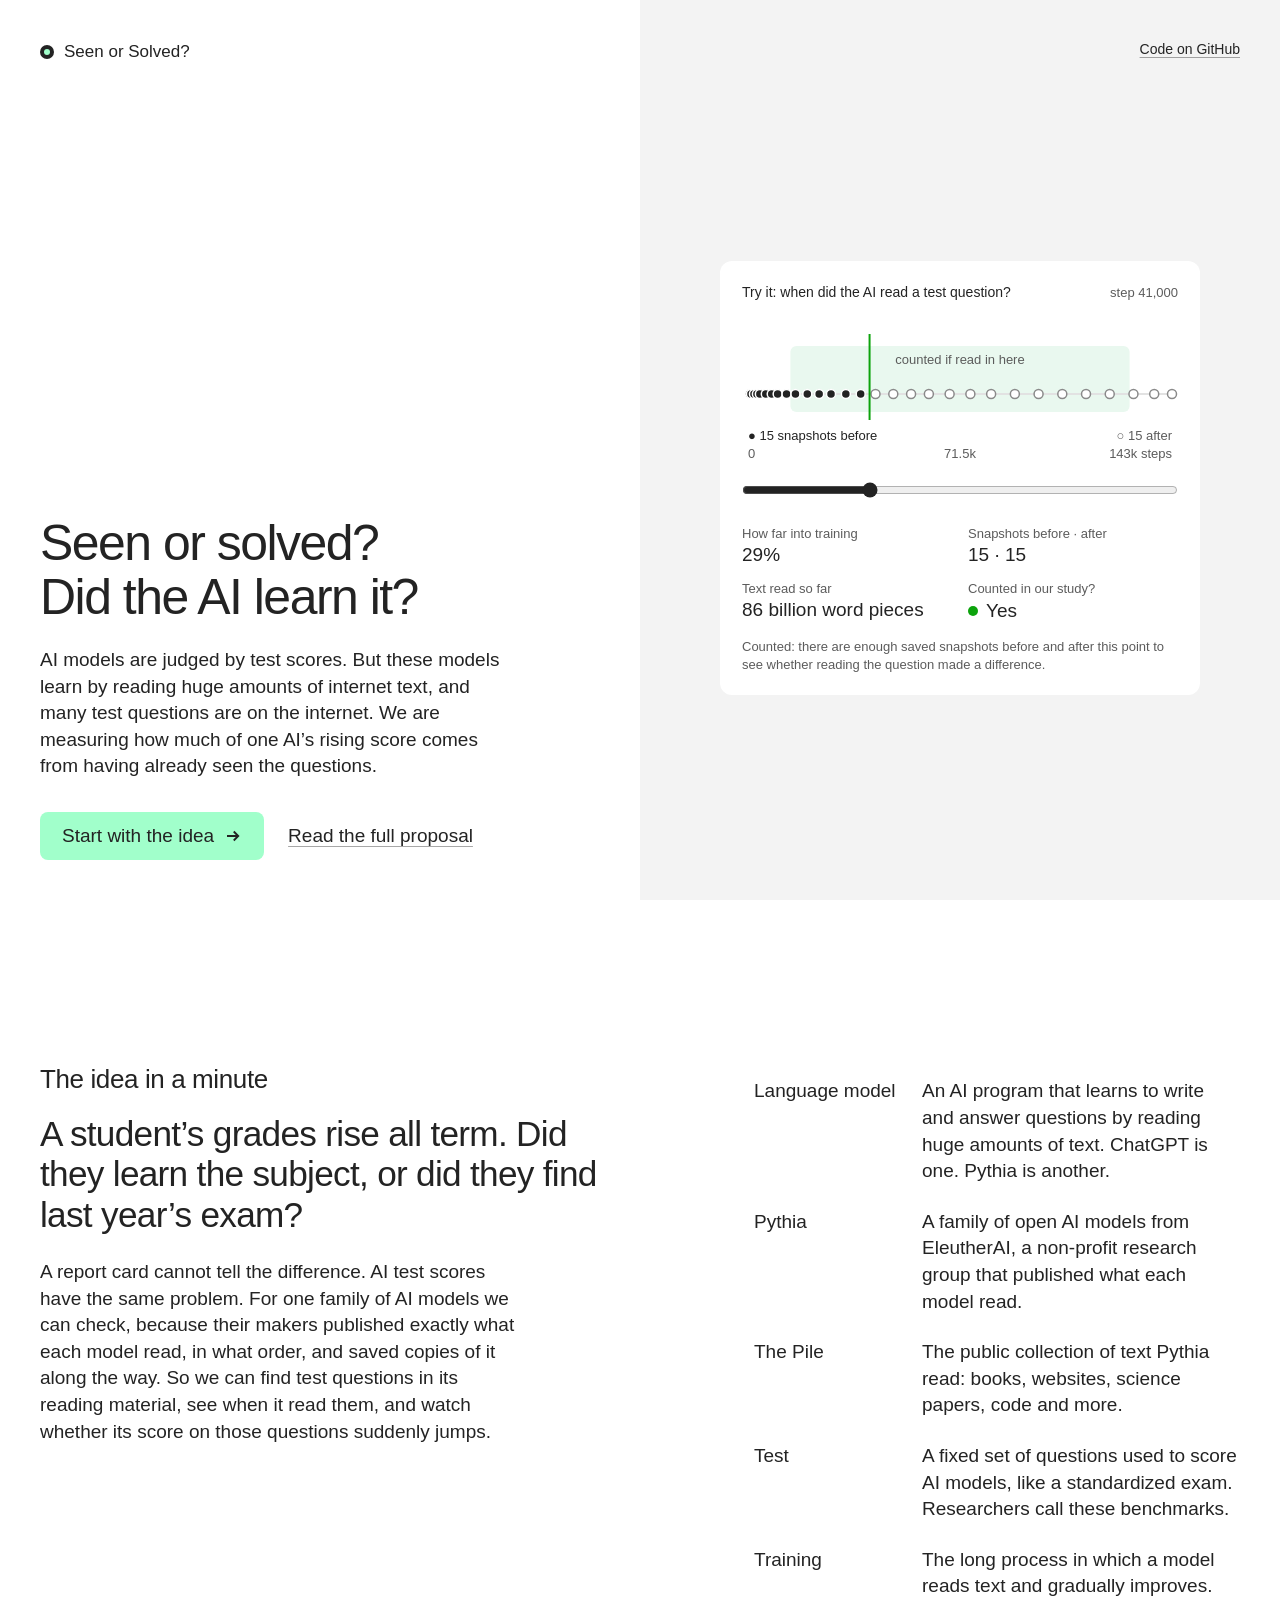
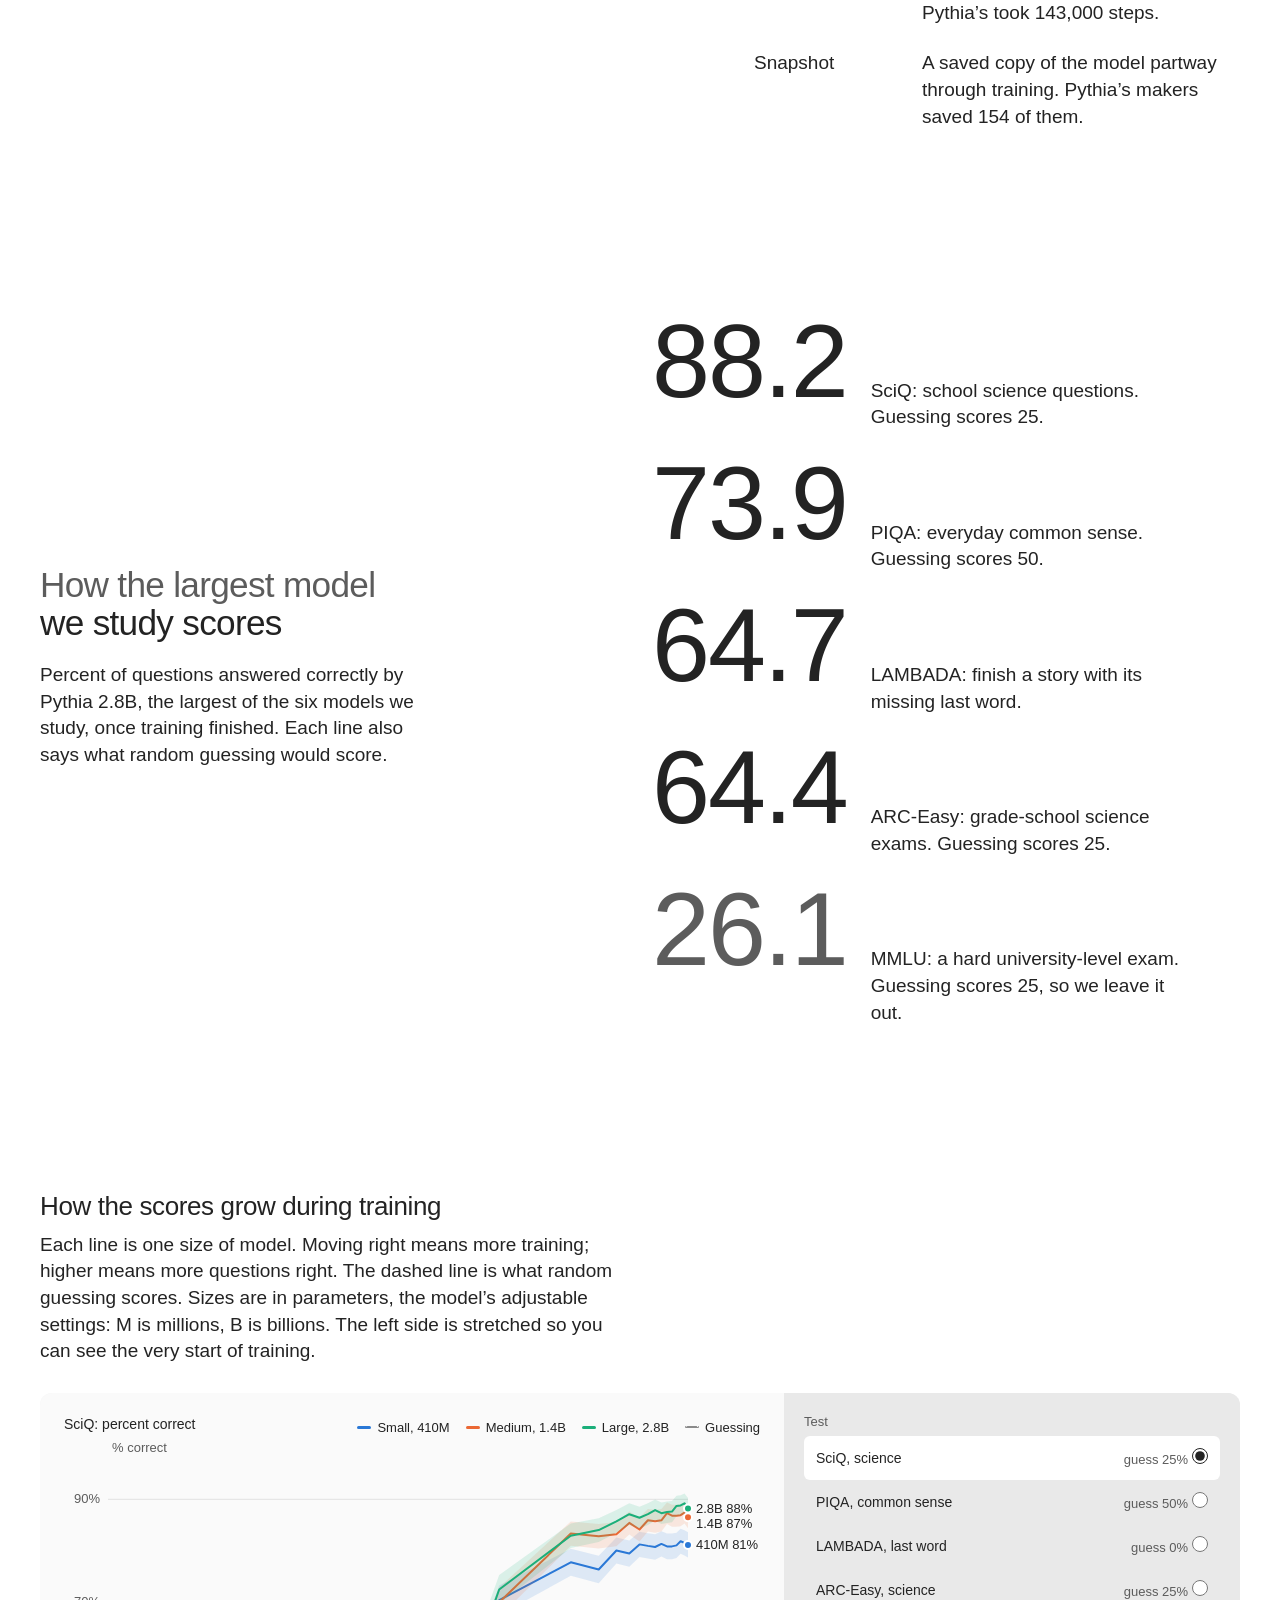
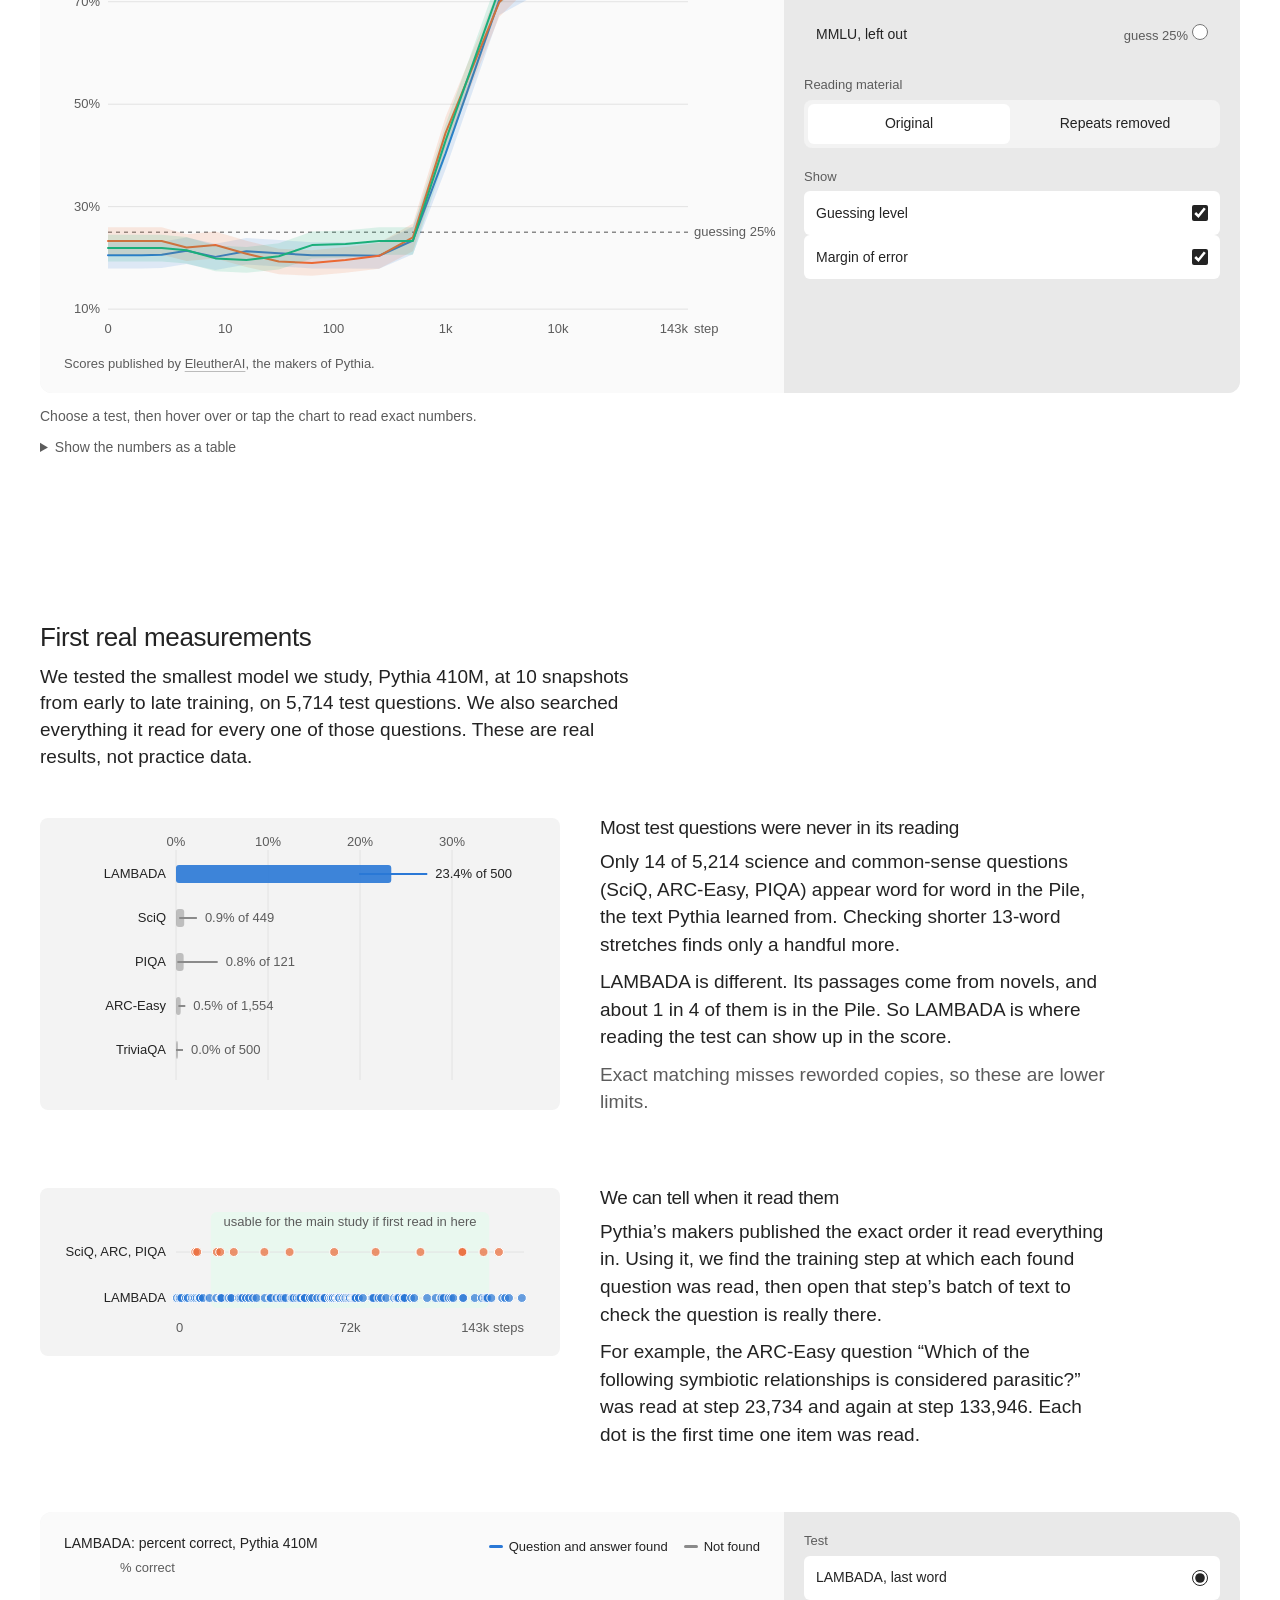
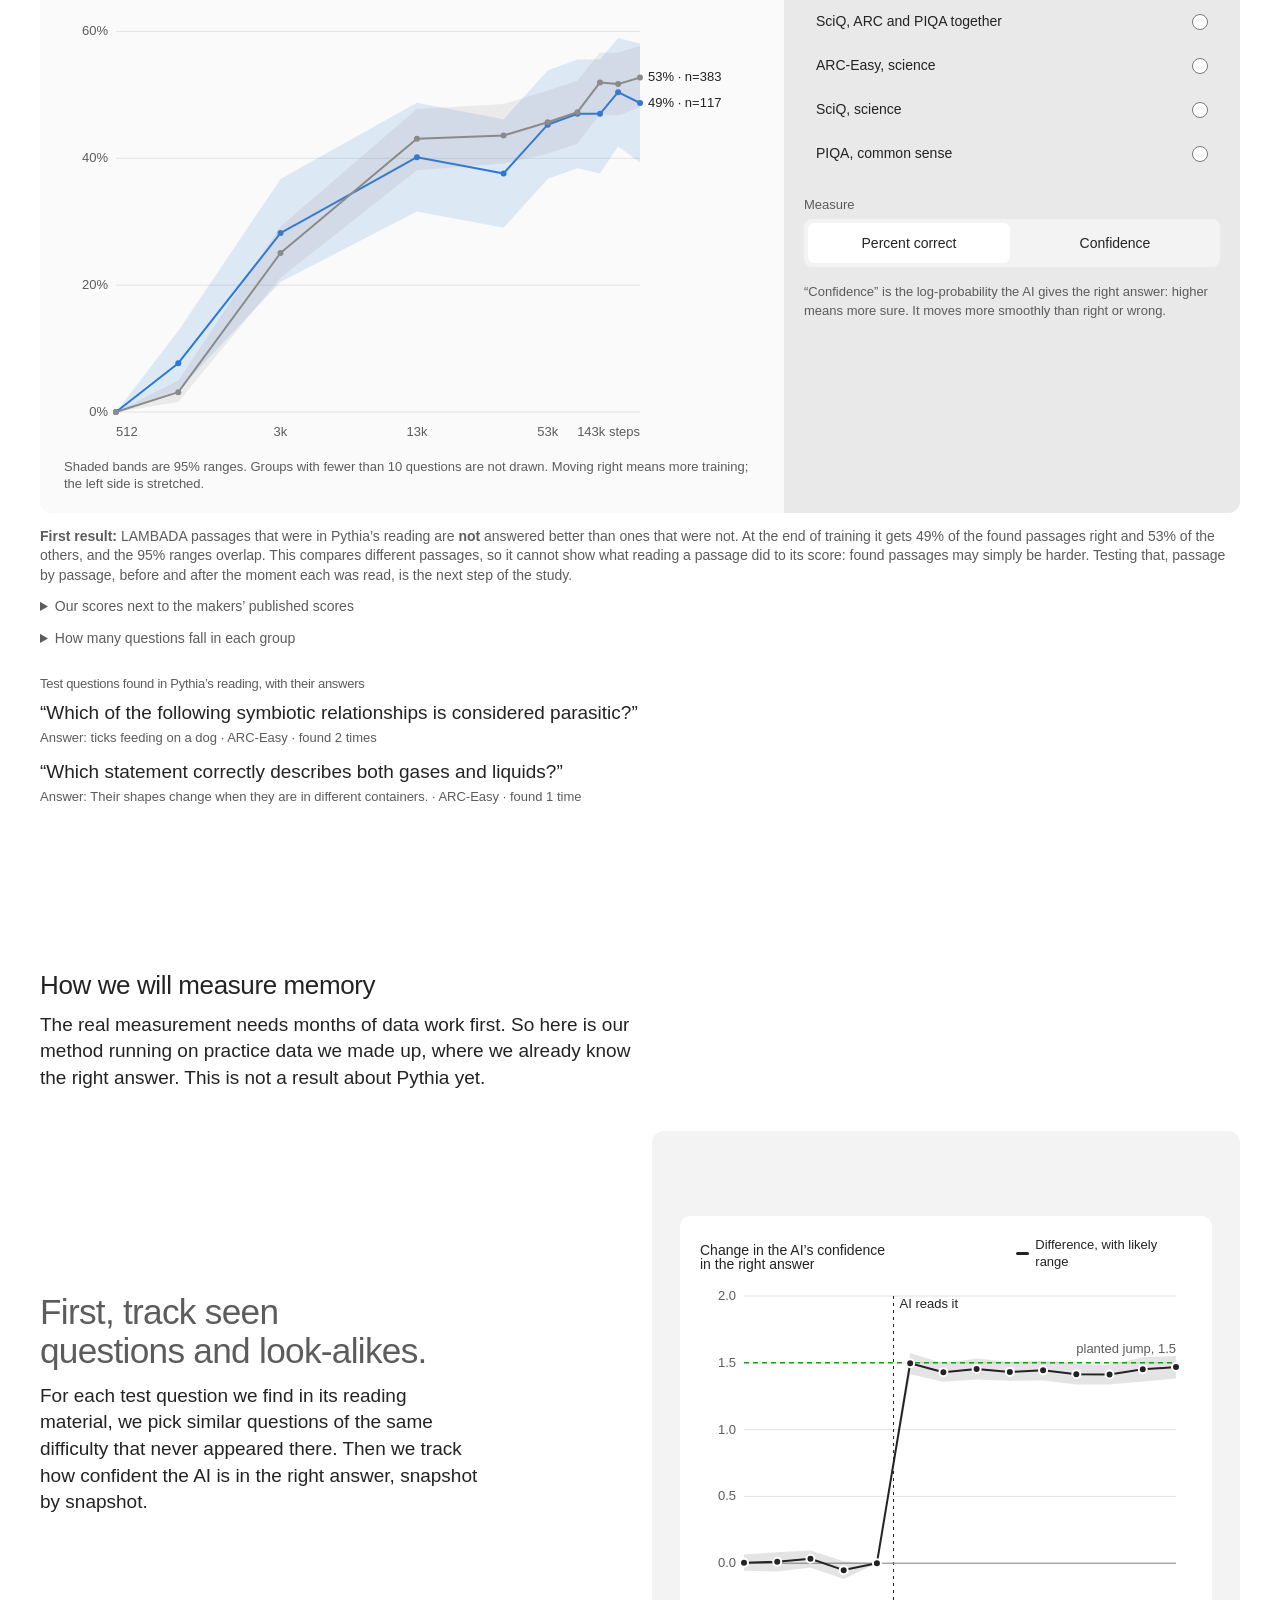
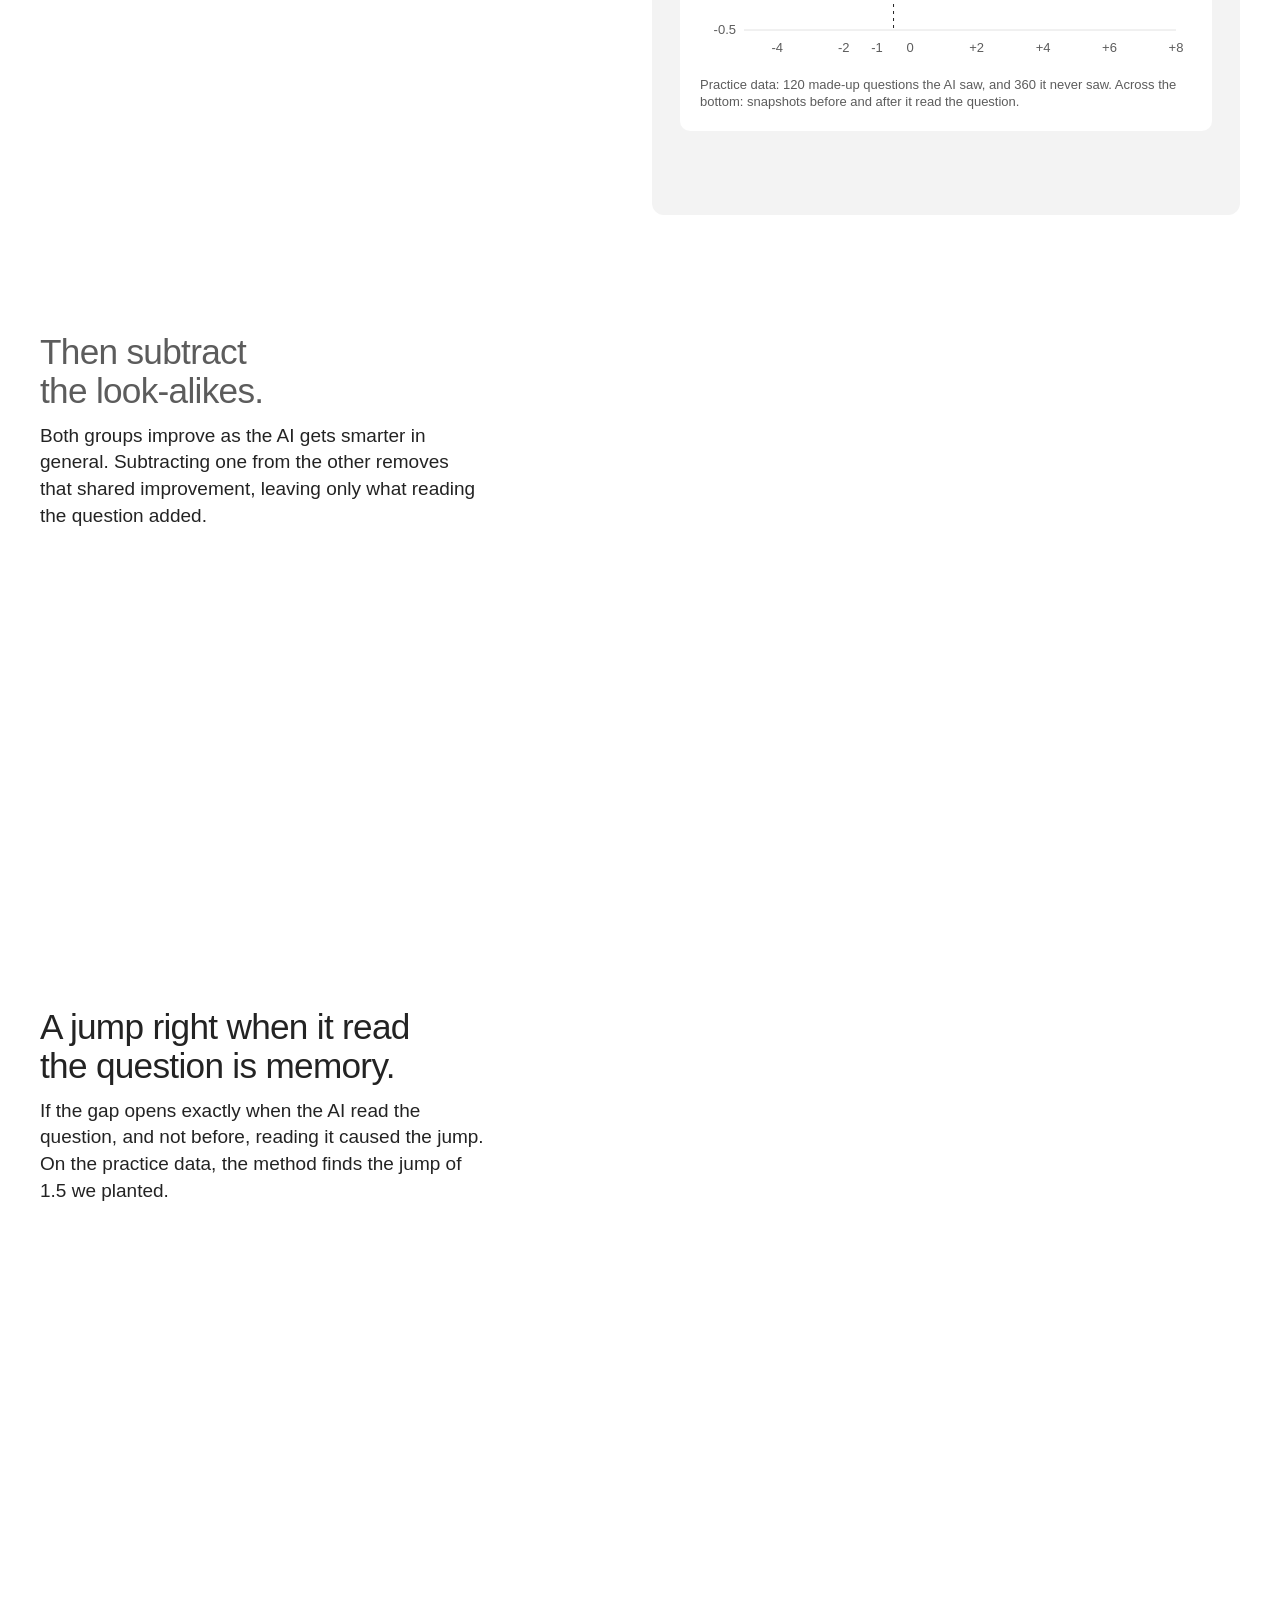
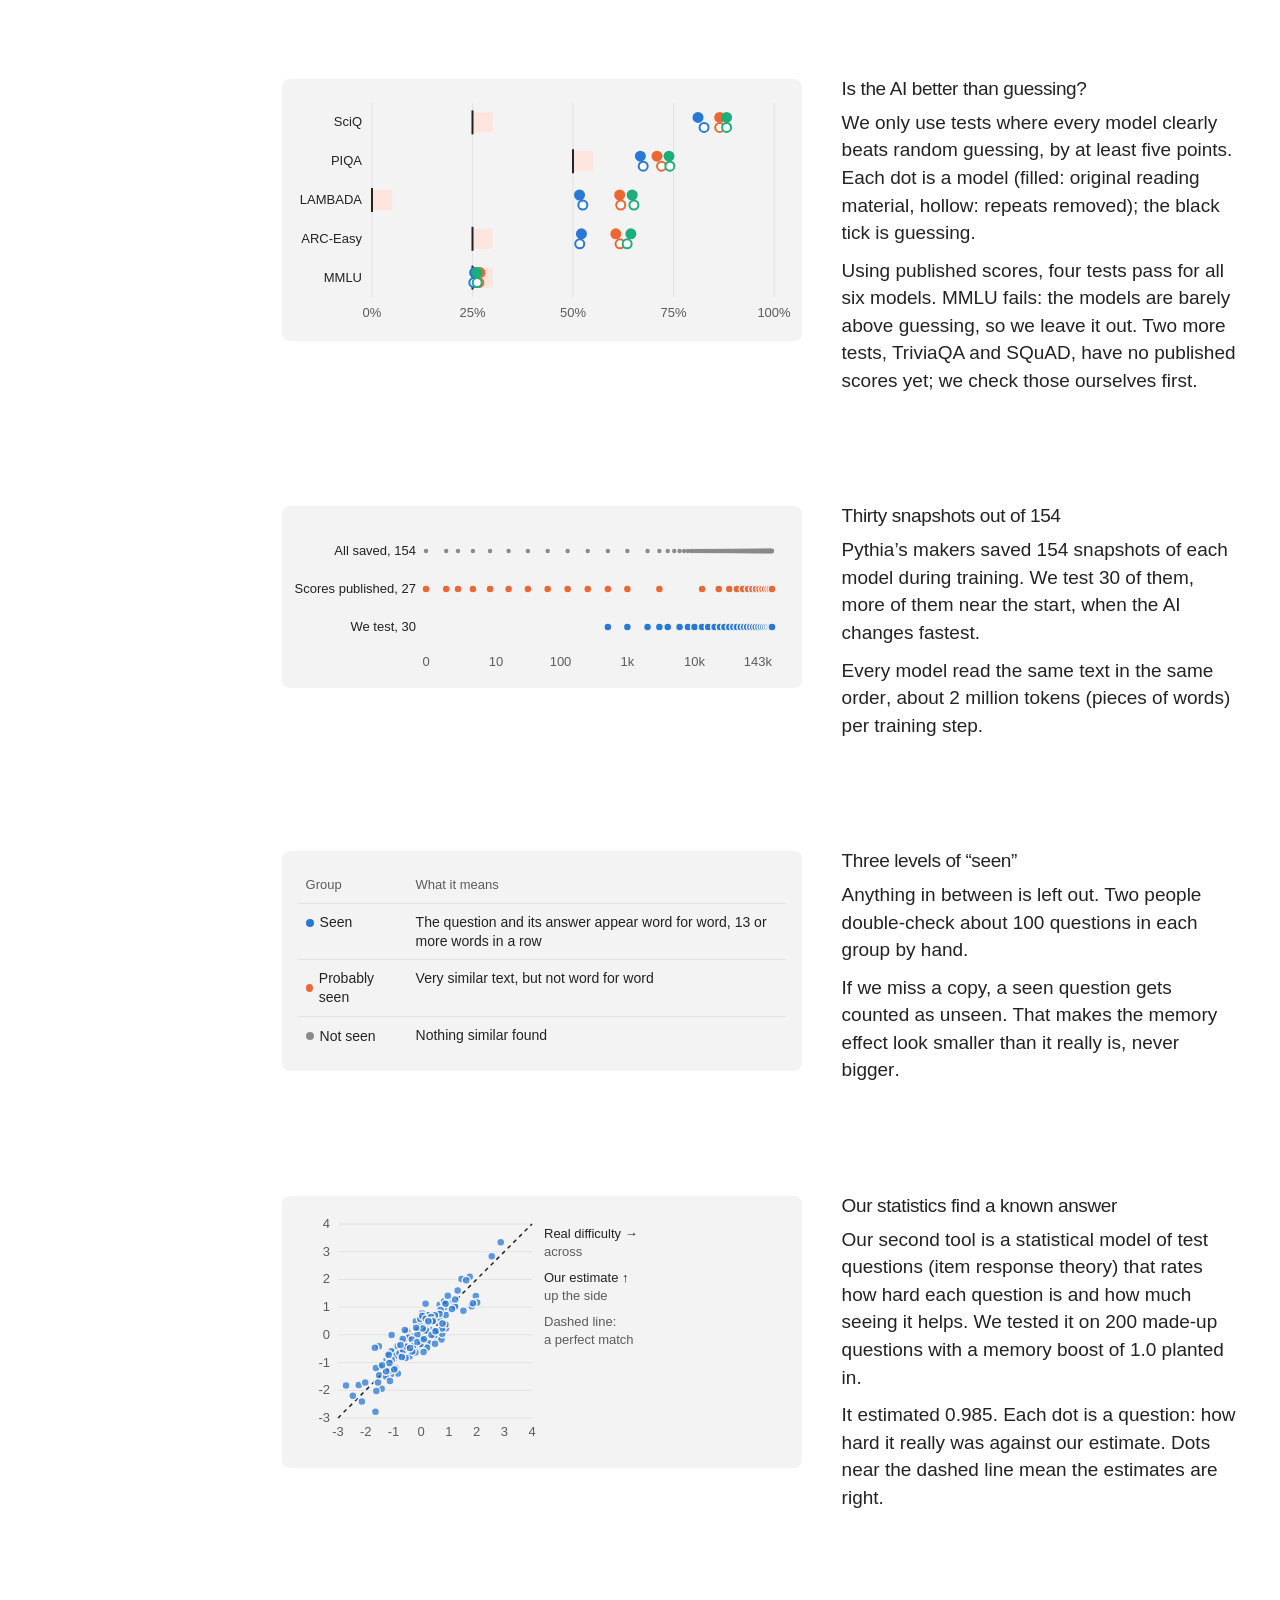
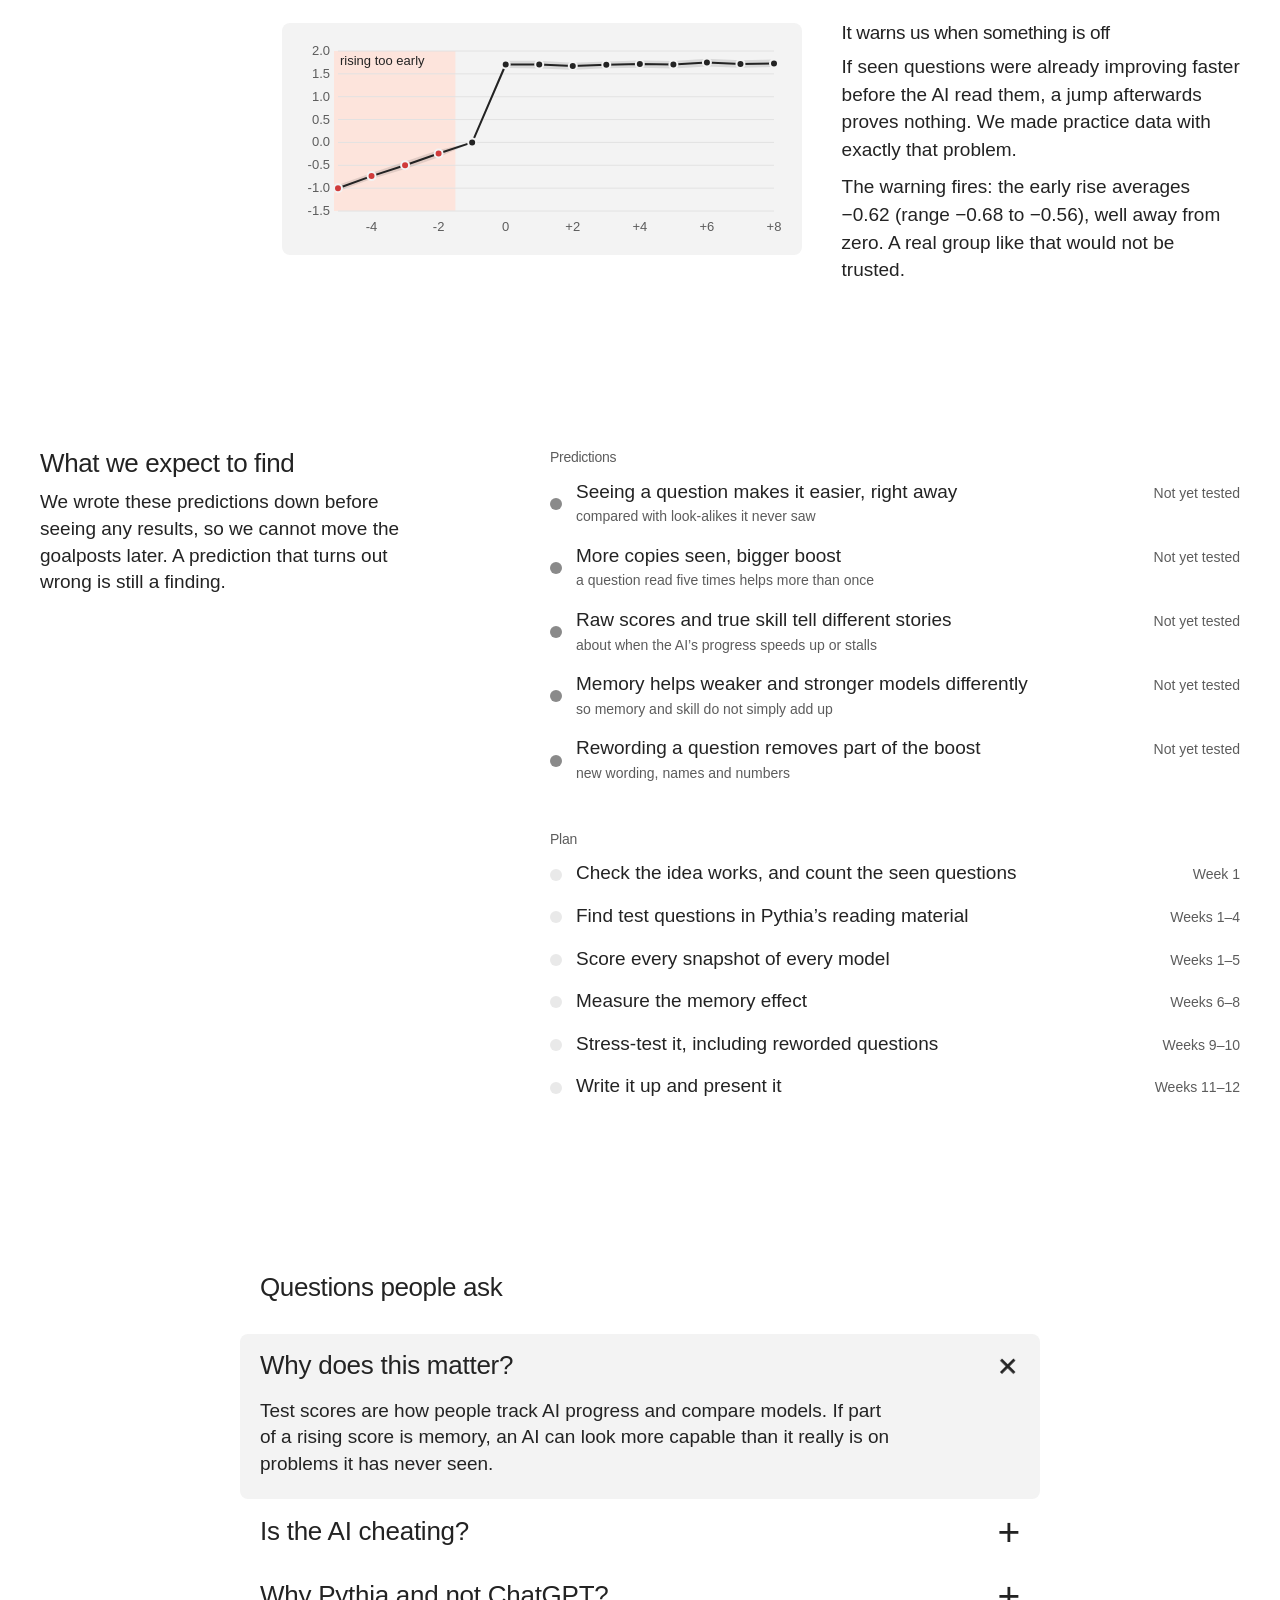
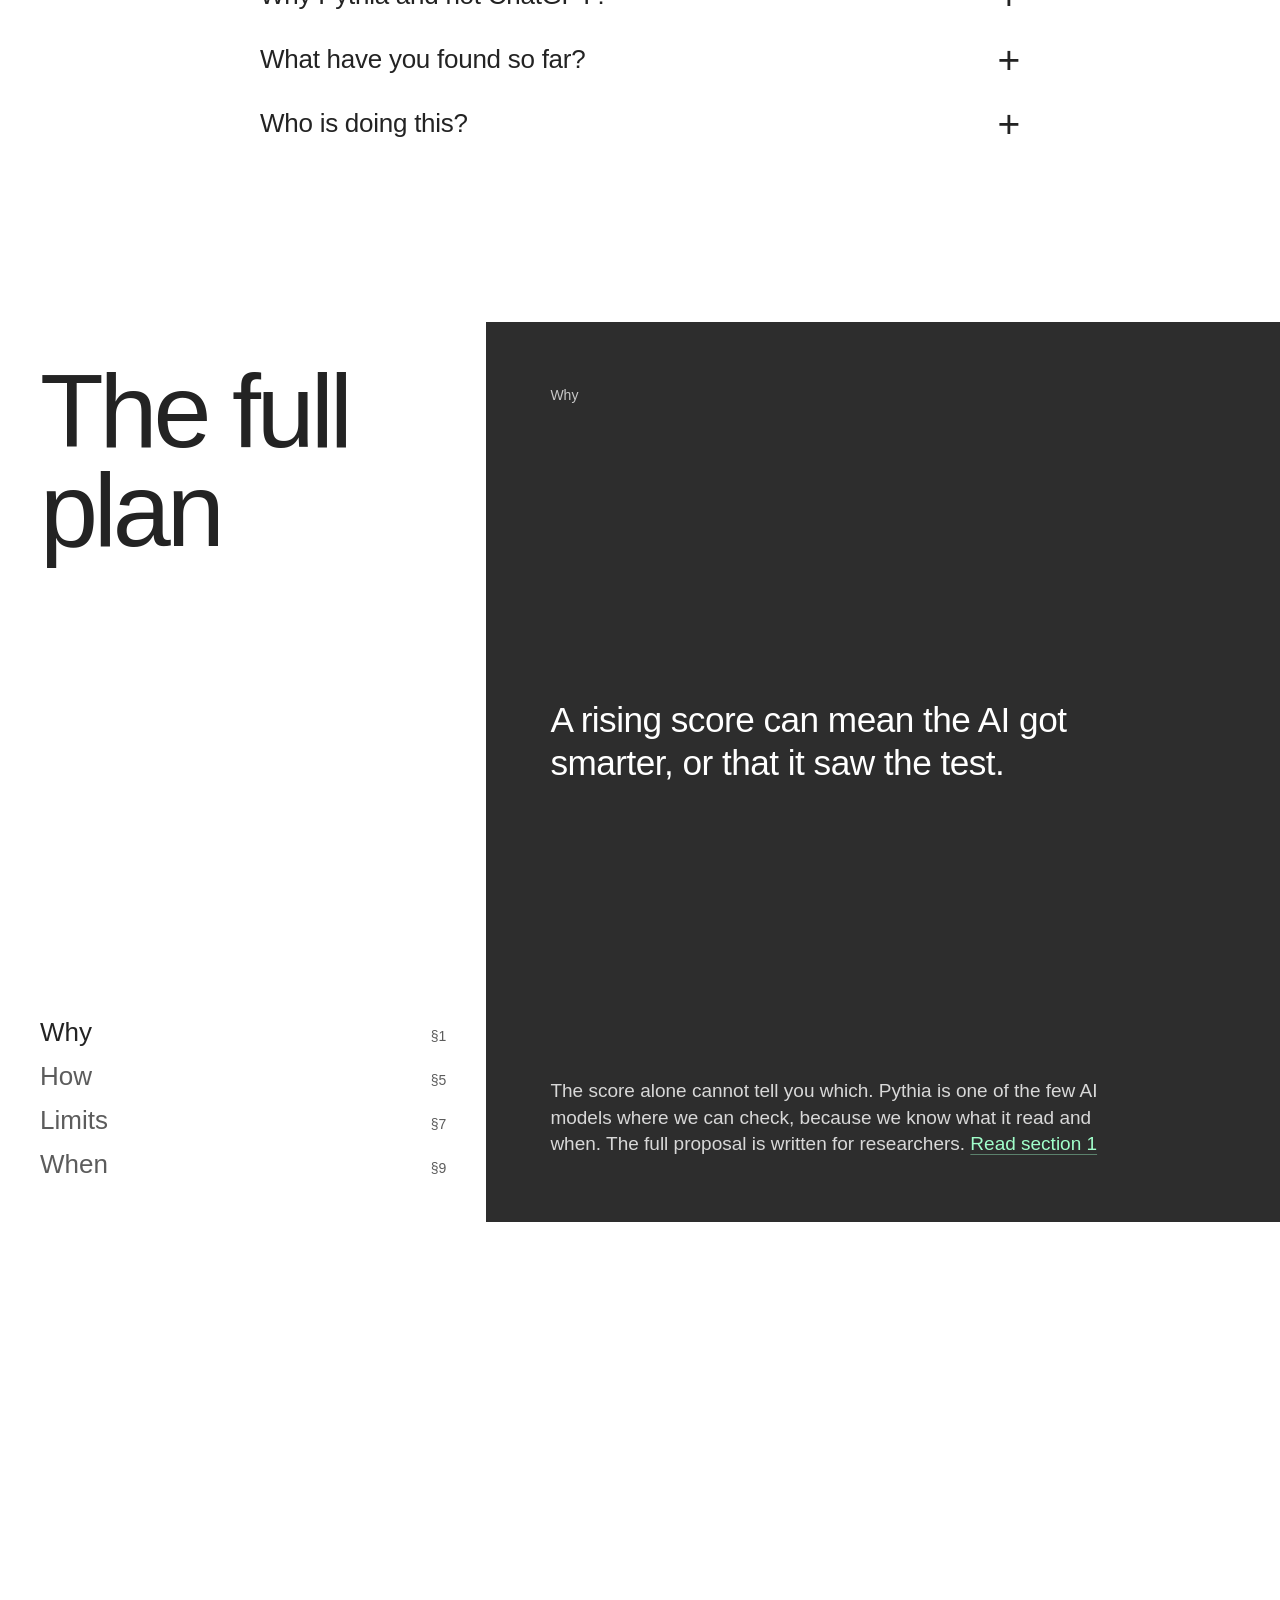
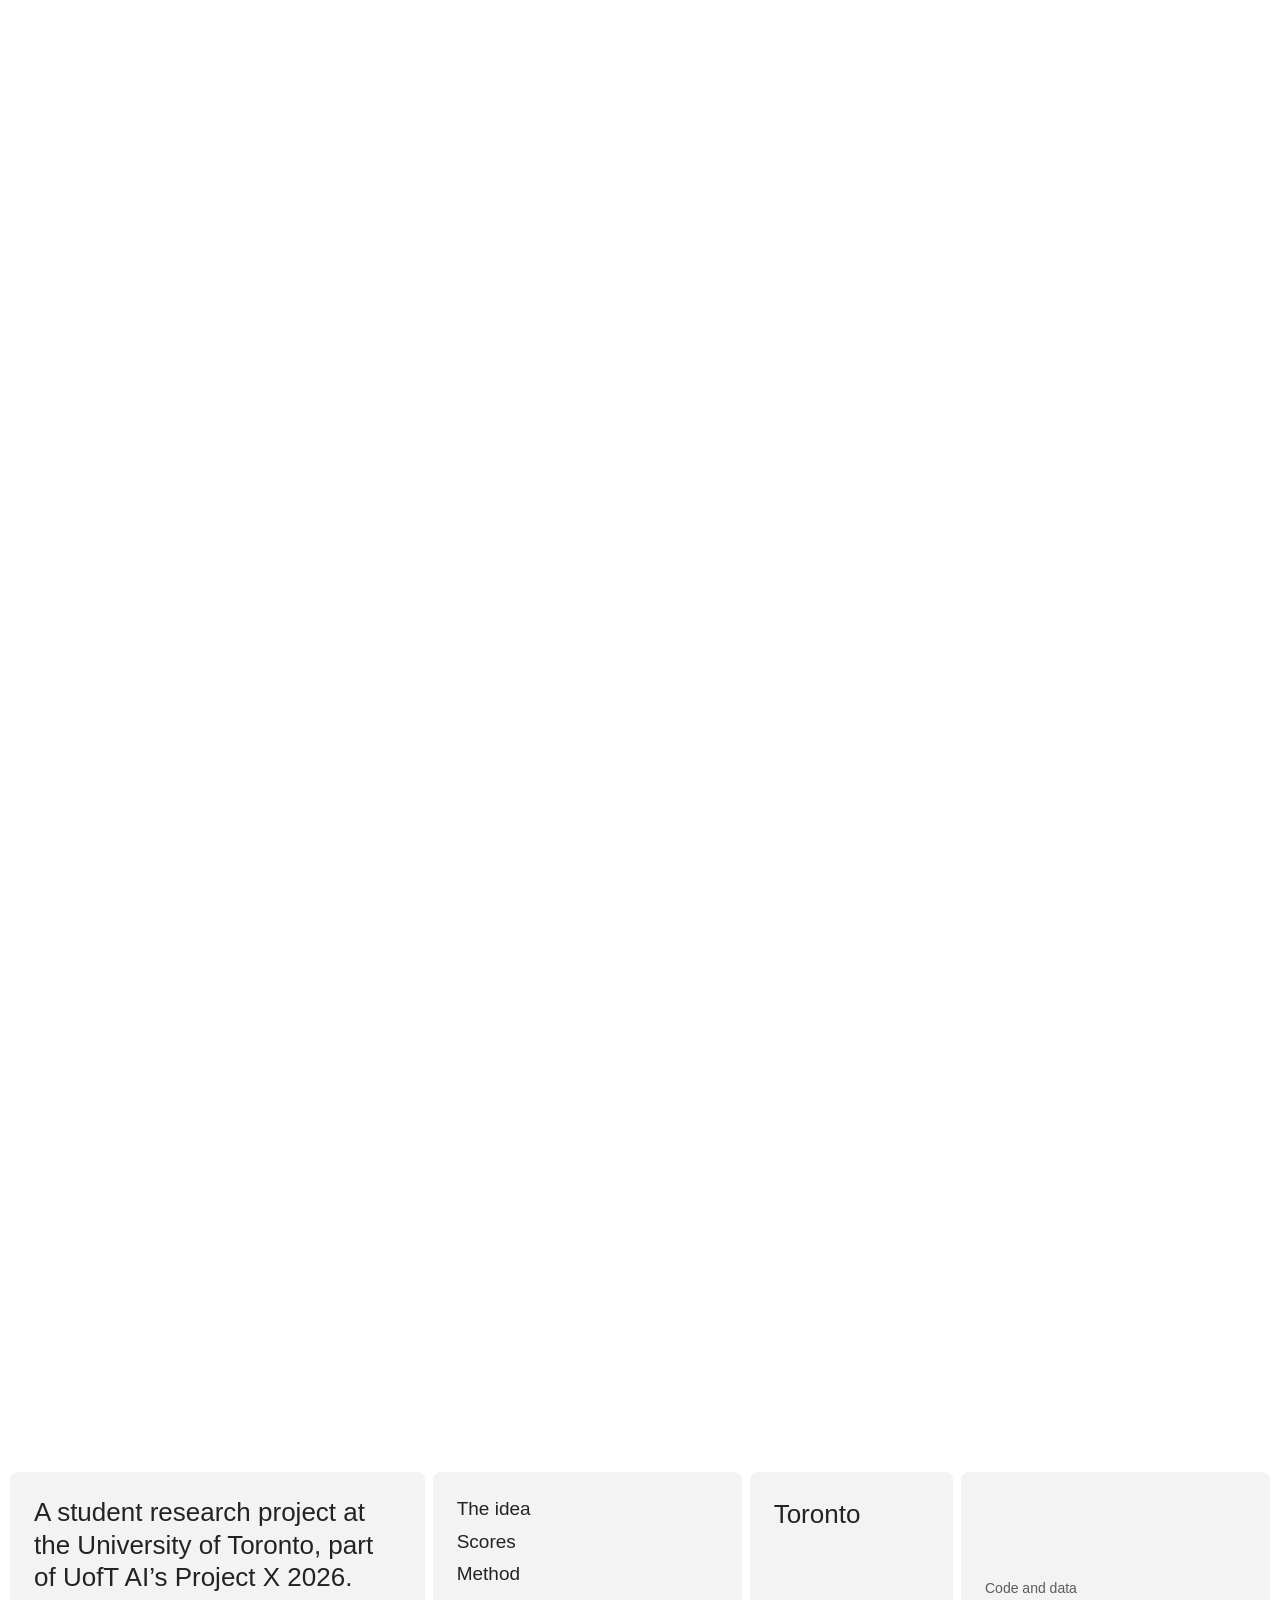
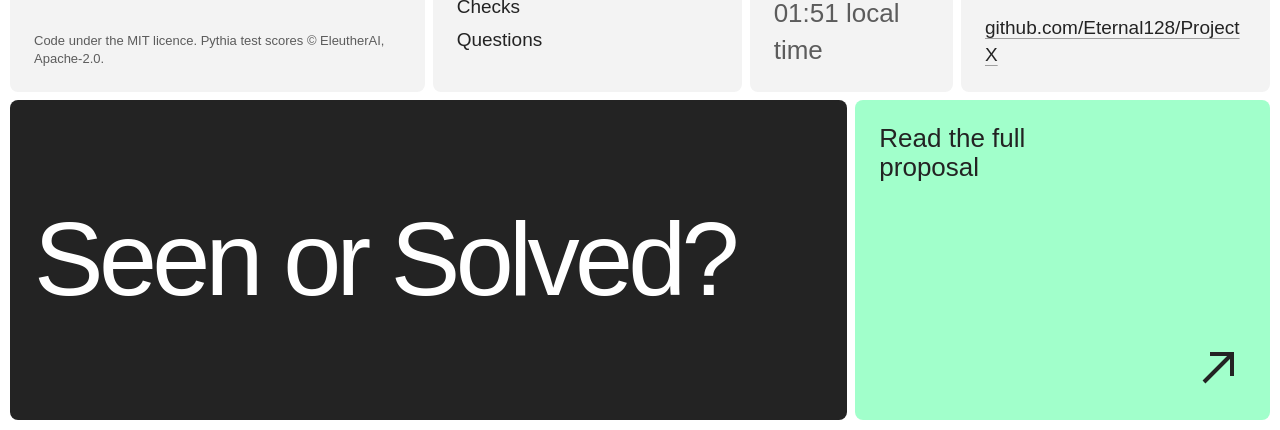
==== commit 1b1083ec: "Publish the pilot results data and state the first finding on the site site/data/pilot.json: Pythia " ====
--- a/site/index.html
+++ b/site/index.html
@@ -177,7 +177,7 @@
           <p class="pilot__note">“Confidence” is the log-probability the AI gives the right answer: higher means more sure. It moves more smoothly than right or wrong.</p>
         </form>
       </div>
-      <p class="show__start">This compares groups of questions. It does not yet show that reading a question <i>caused</i> a better score: found passages may differ in other ways. Testing cause is the next step of the study.</p>
+      <p class="show__start"><b>First result:</b> LAMBADA passages that were in Pythia’s reading are <b>not</b> answered better than ones that were not. At the end of training it gets 49% of the found passages right and 53% of the others, and the 95% ranges overlap. This compares different passages, so it cannot show what reading a passage did to its score: found passages may simply be harder. Testing that, passage by passage, before and after the moment each was read, is the next step of the study.</p>
       <details class="table-view"><summary>Our scores next to the makers’ published scores</summary><div class="scroll" id="pilot-check"></div></details>
       <details class="table-view"><summary>How many questions fall in each group</summary><div class="scroll" id="pilot-counts"></div></details>
       <div class="pilot__examples" hidden>
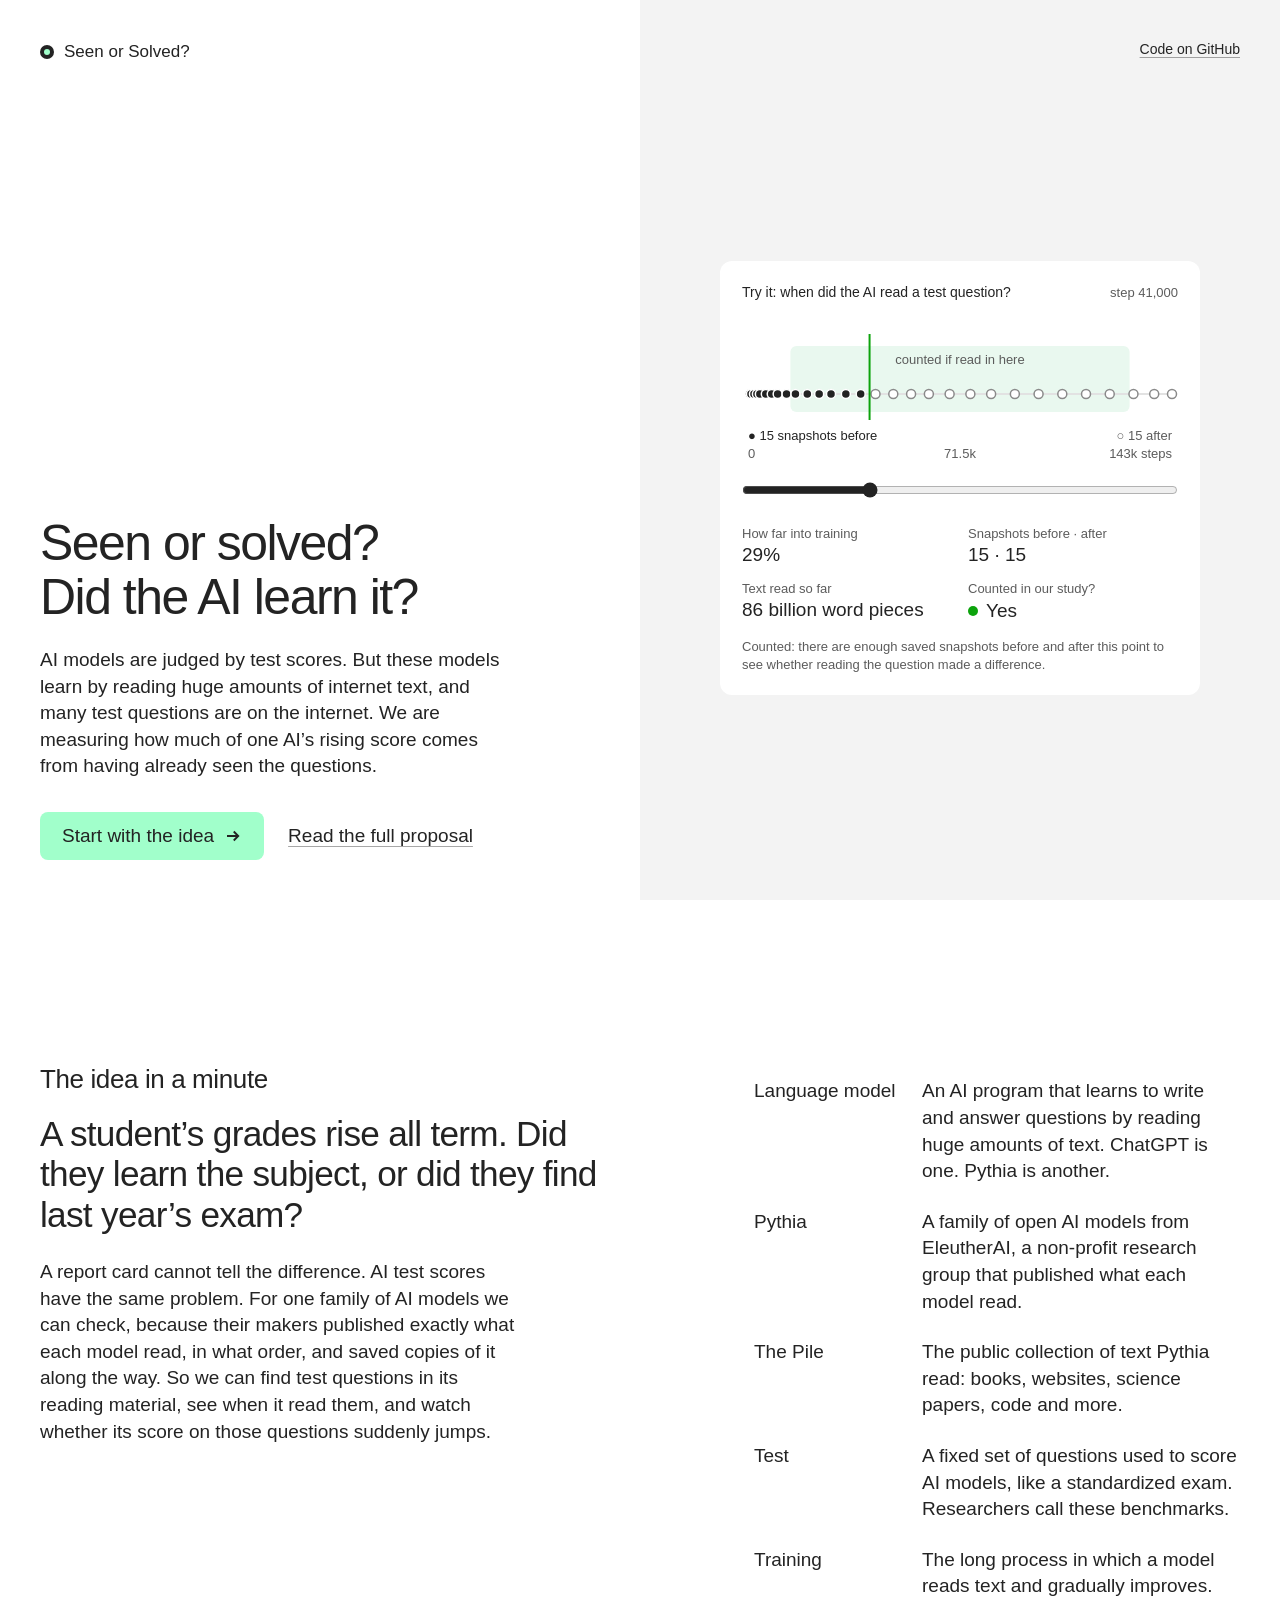
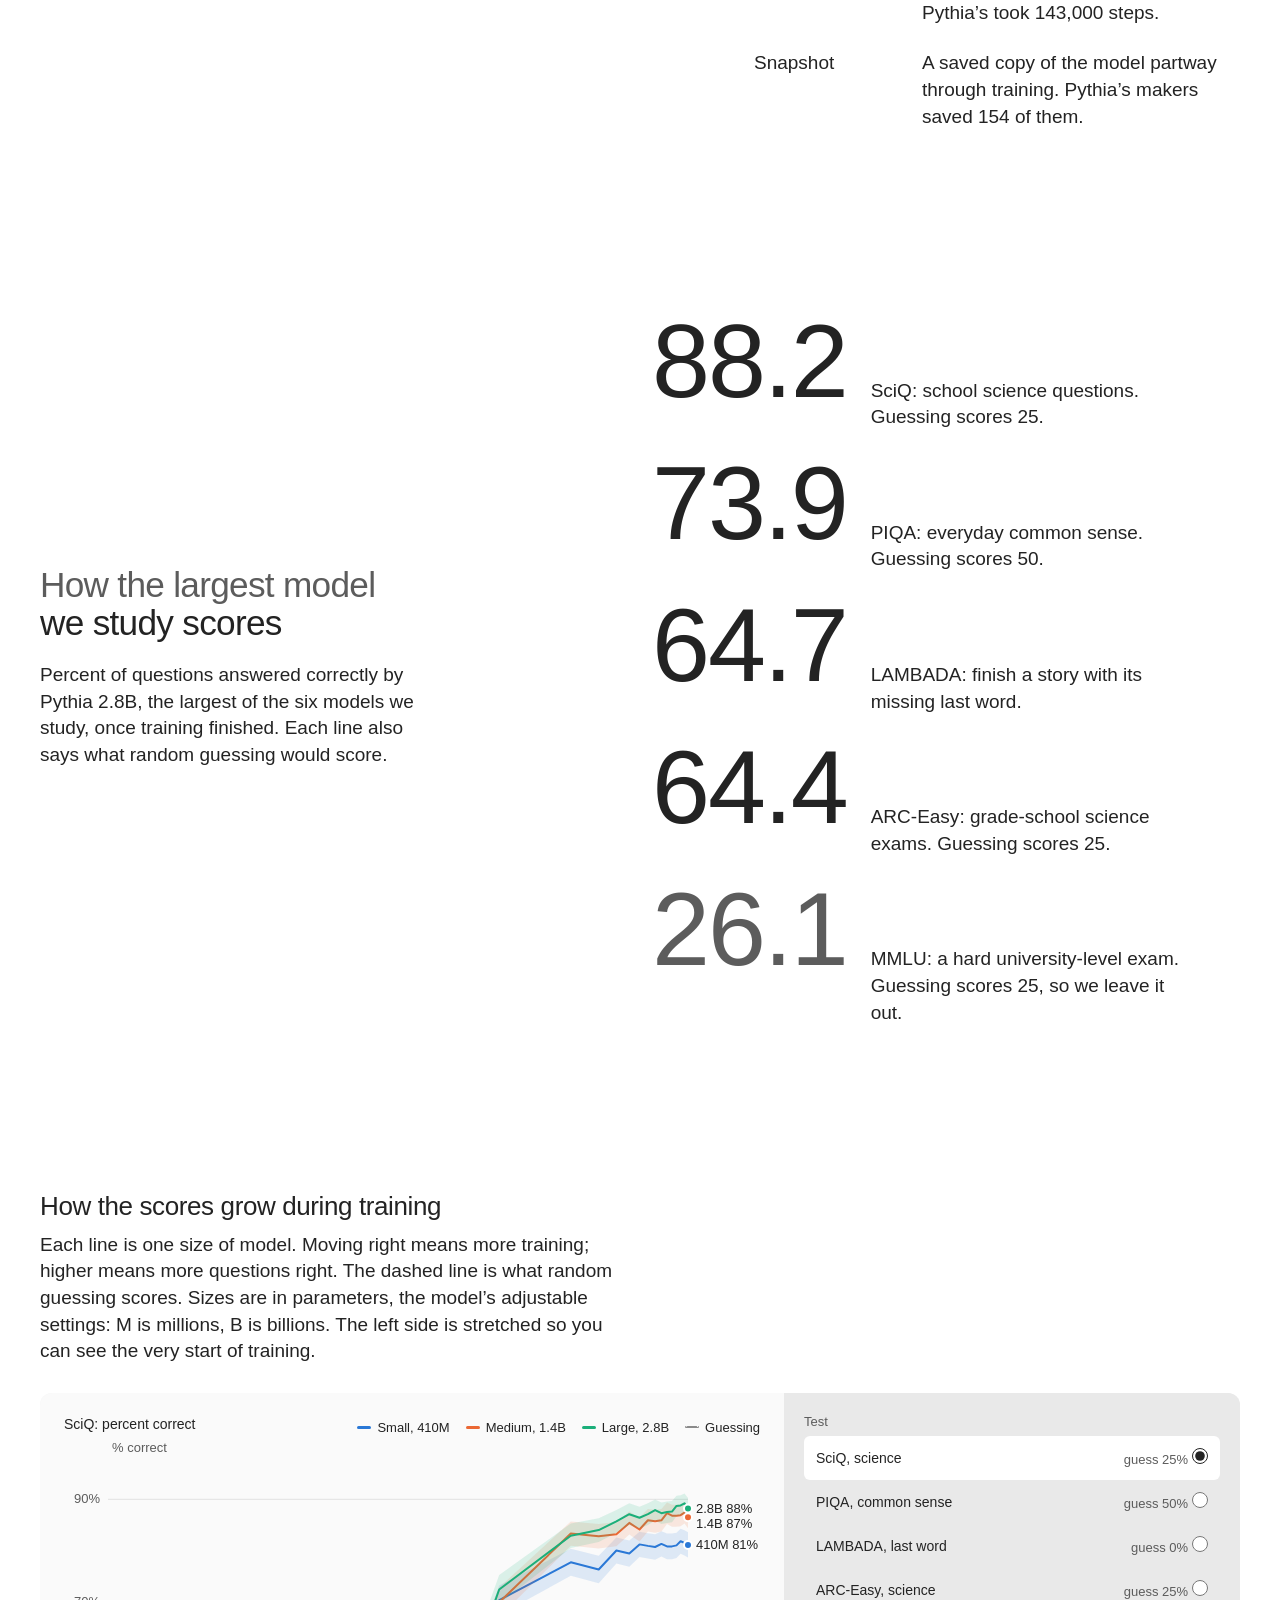
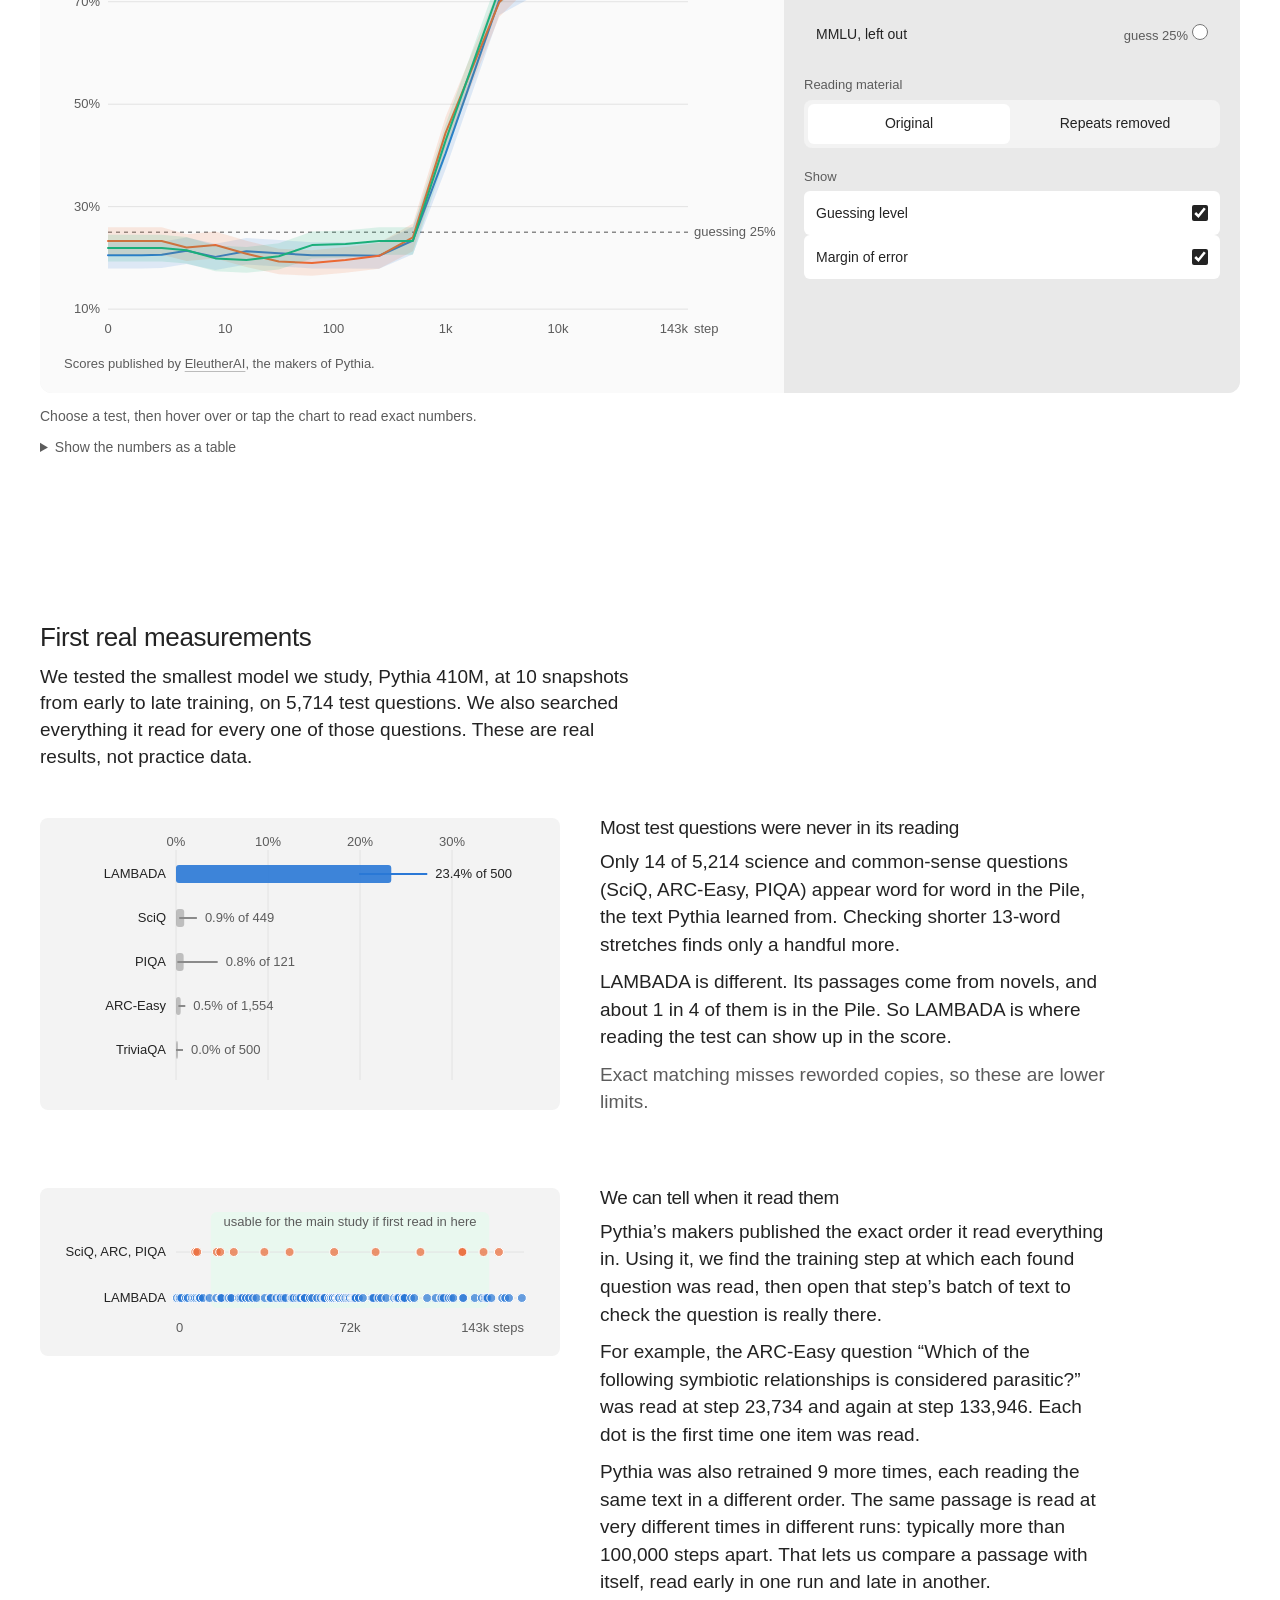
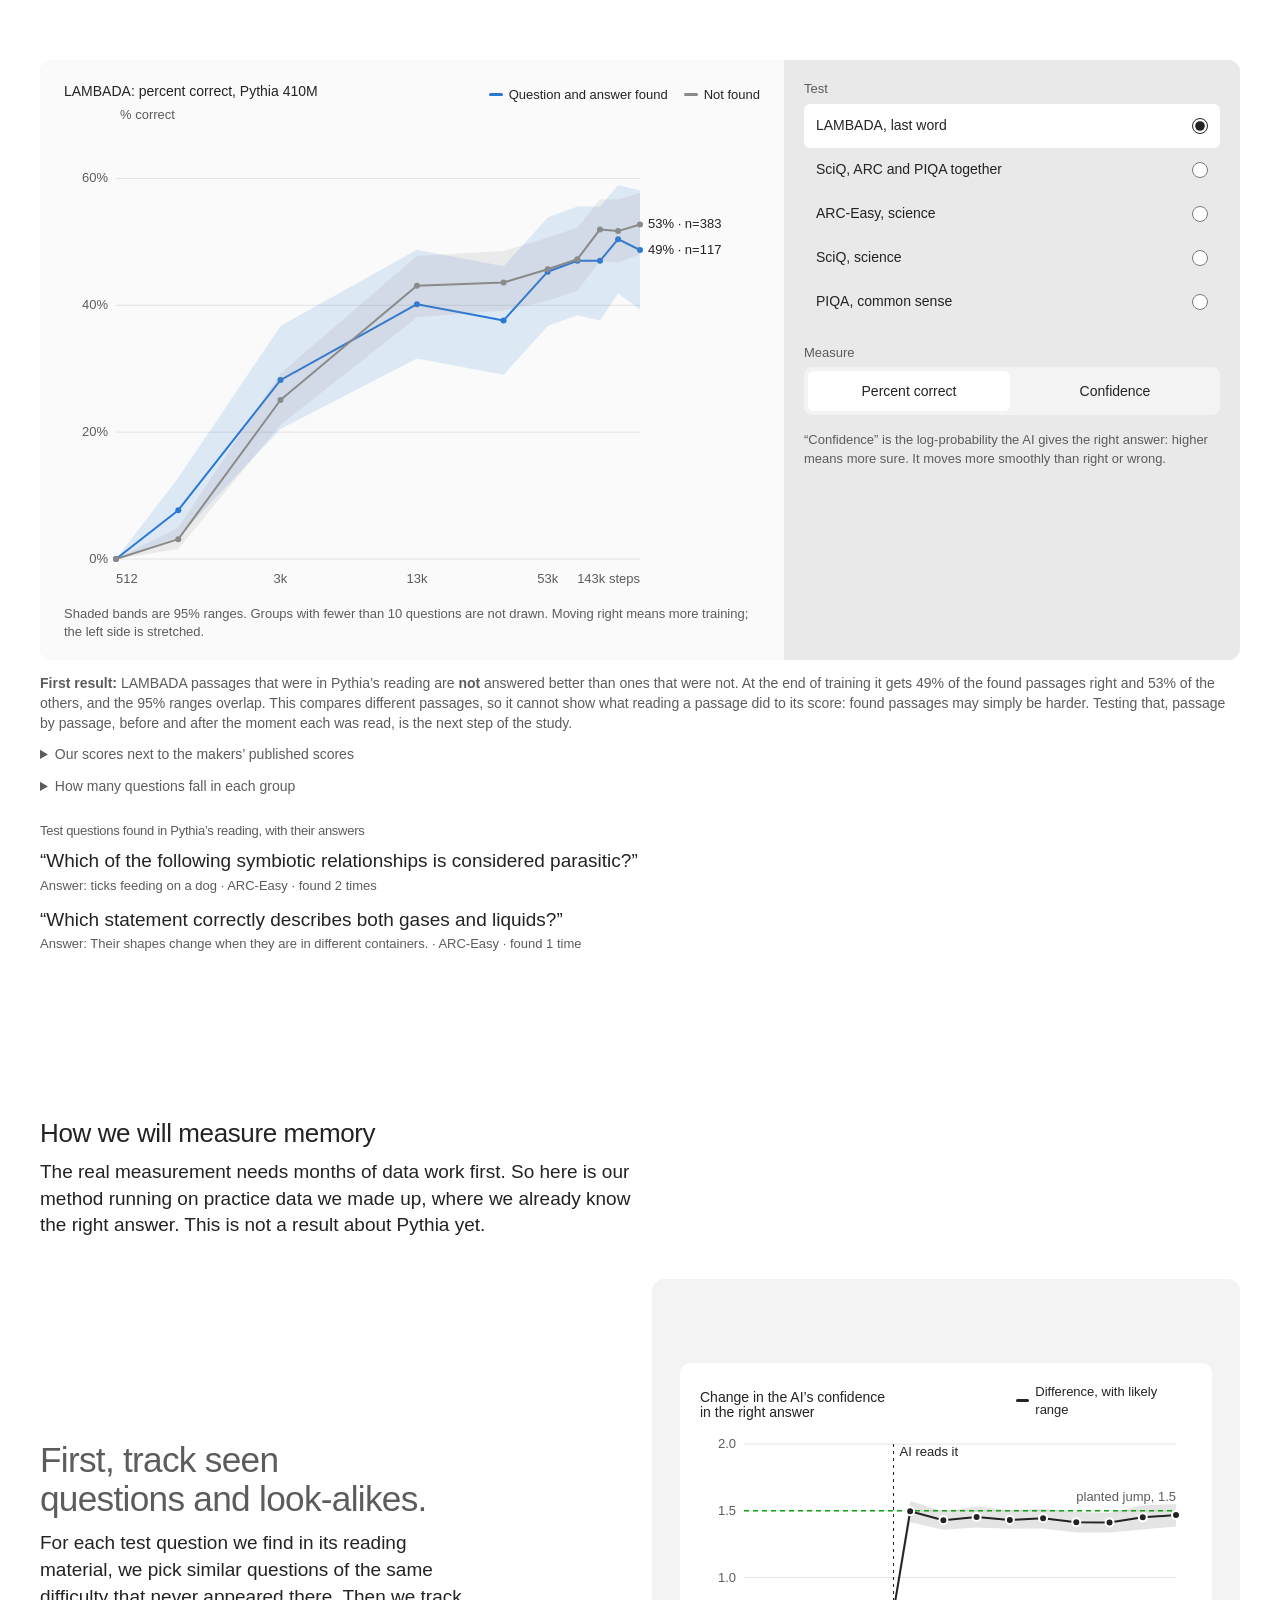
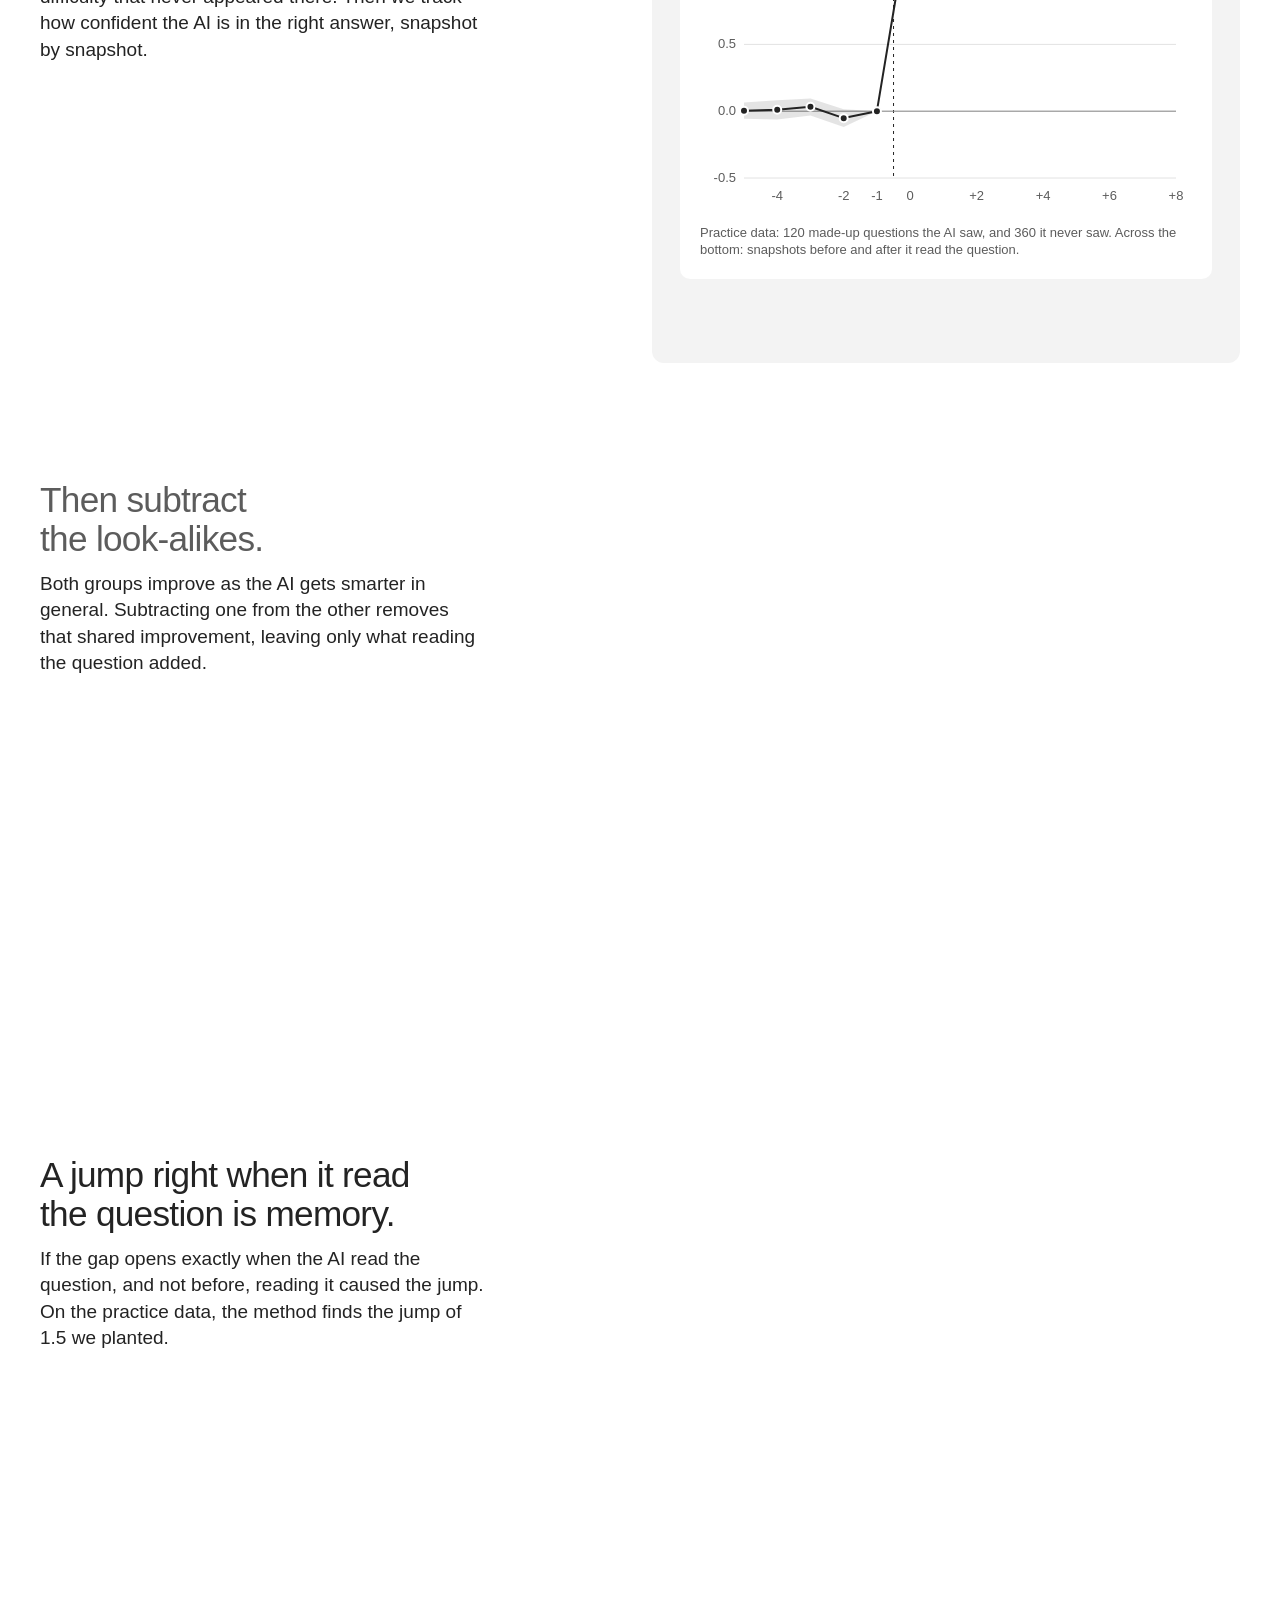
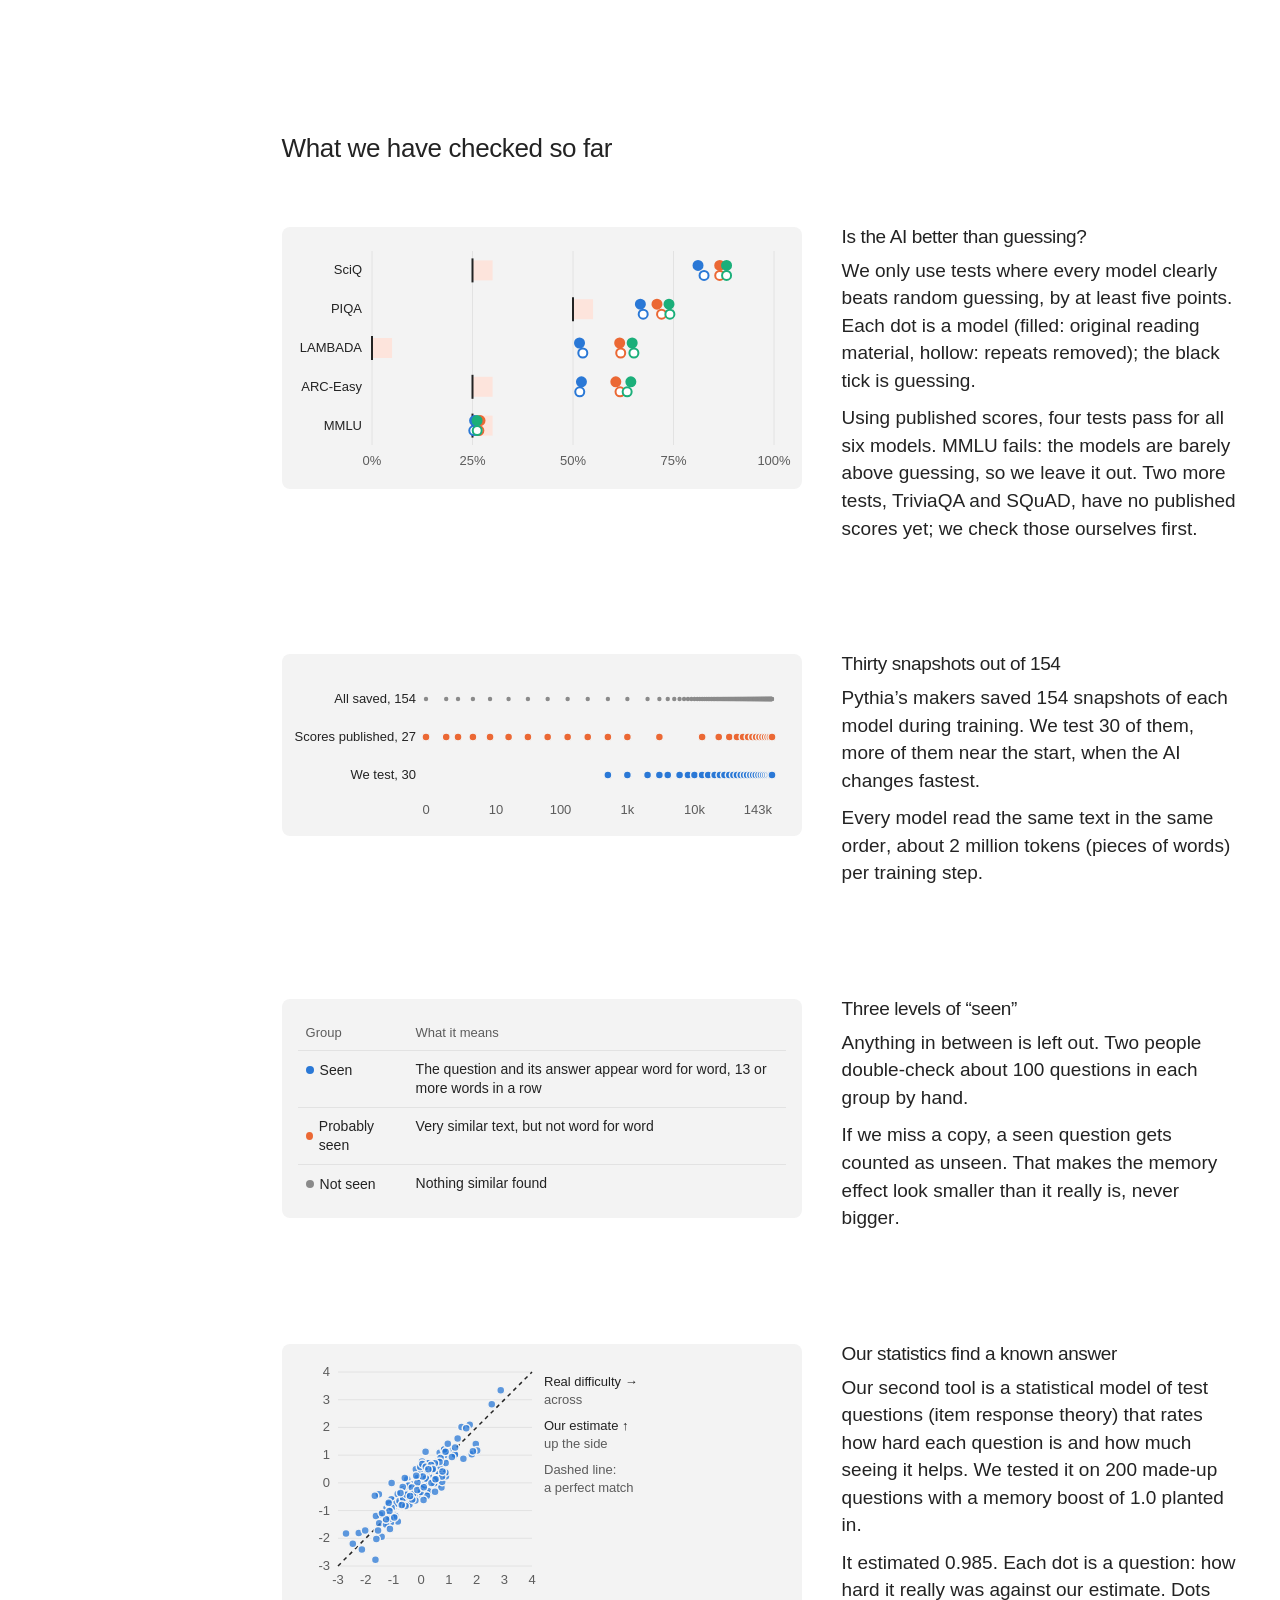
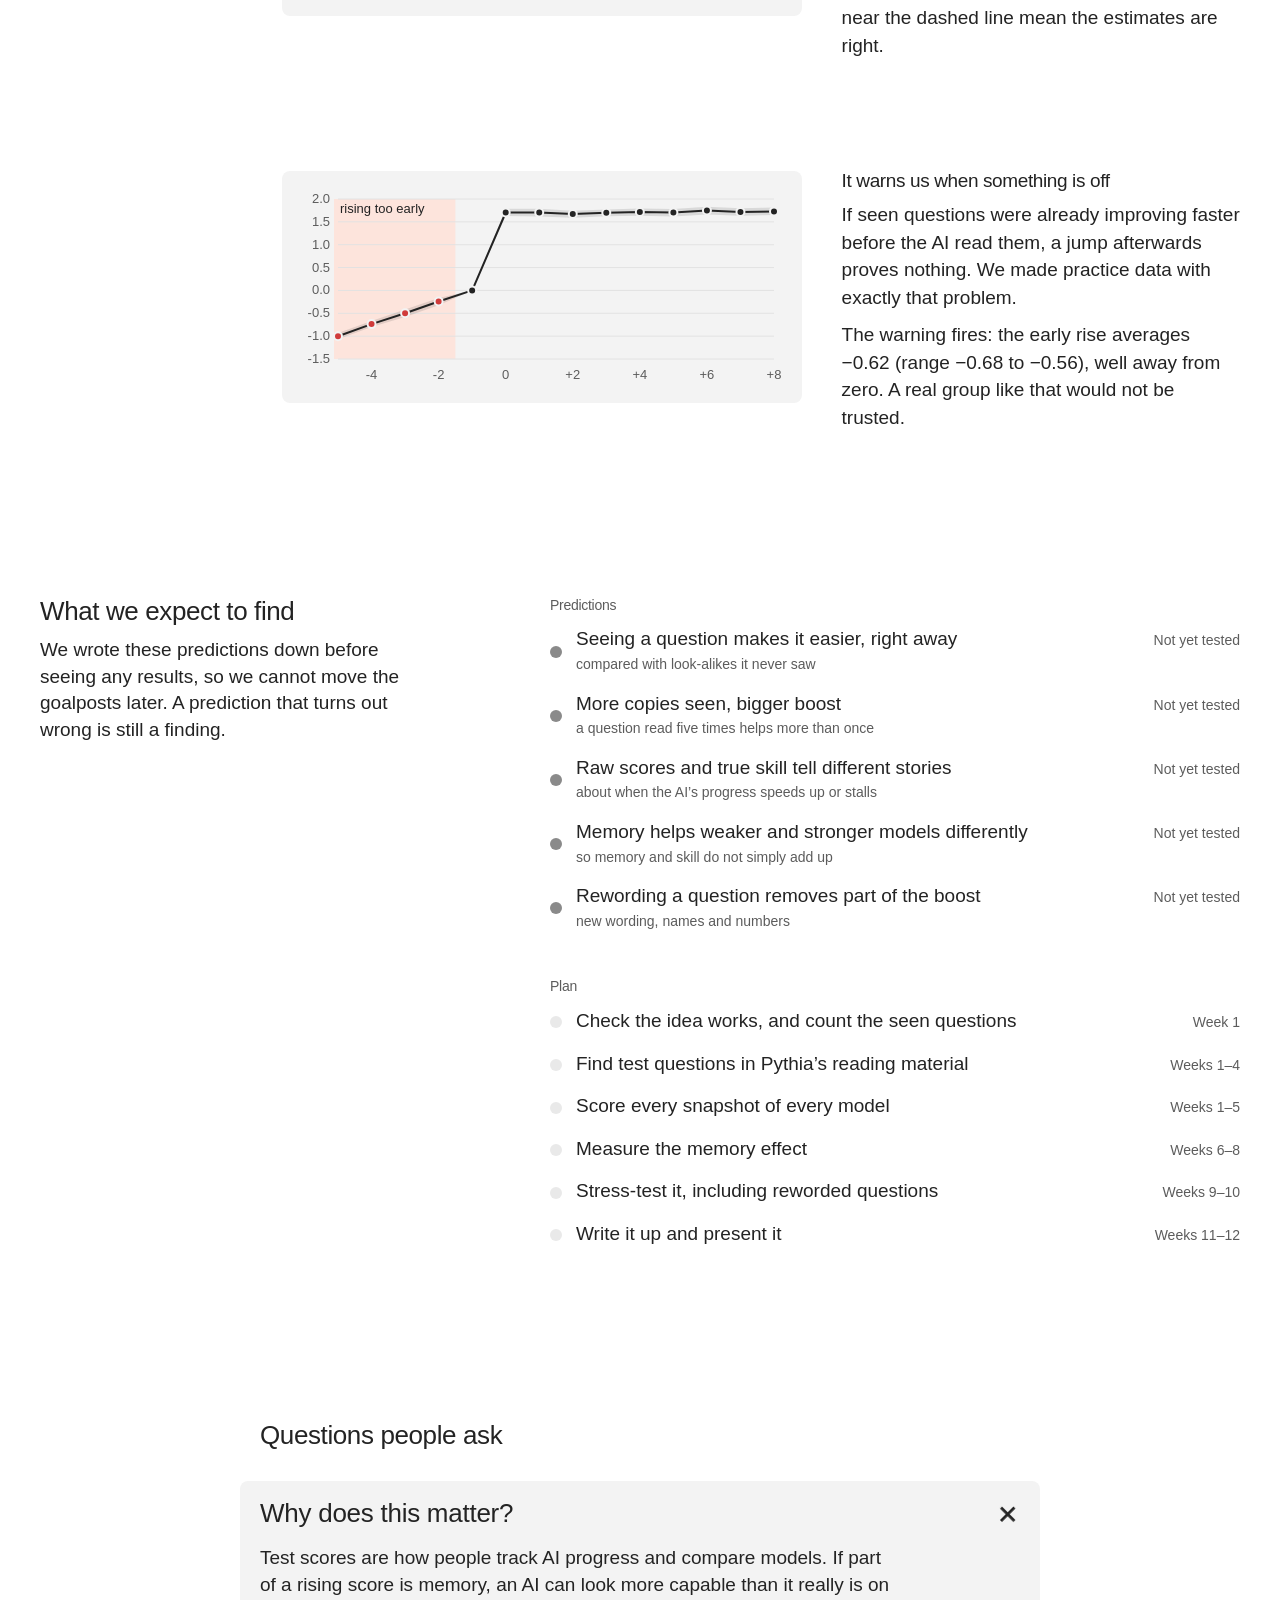
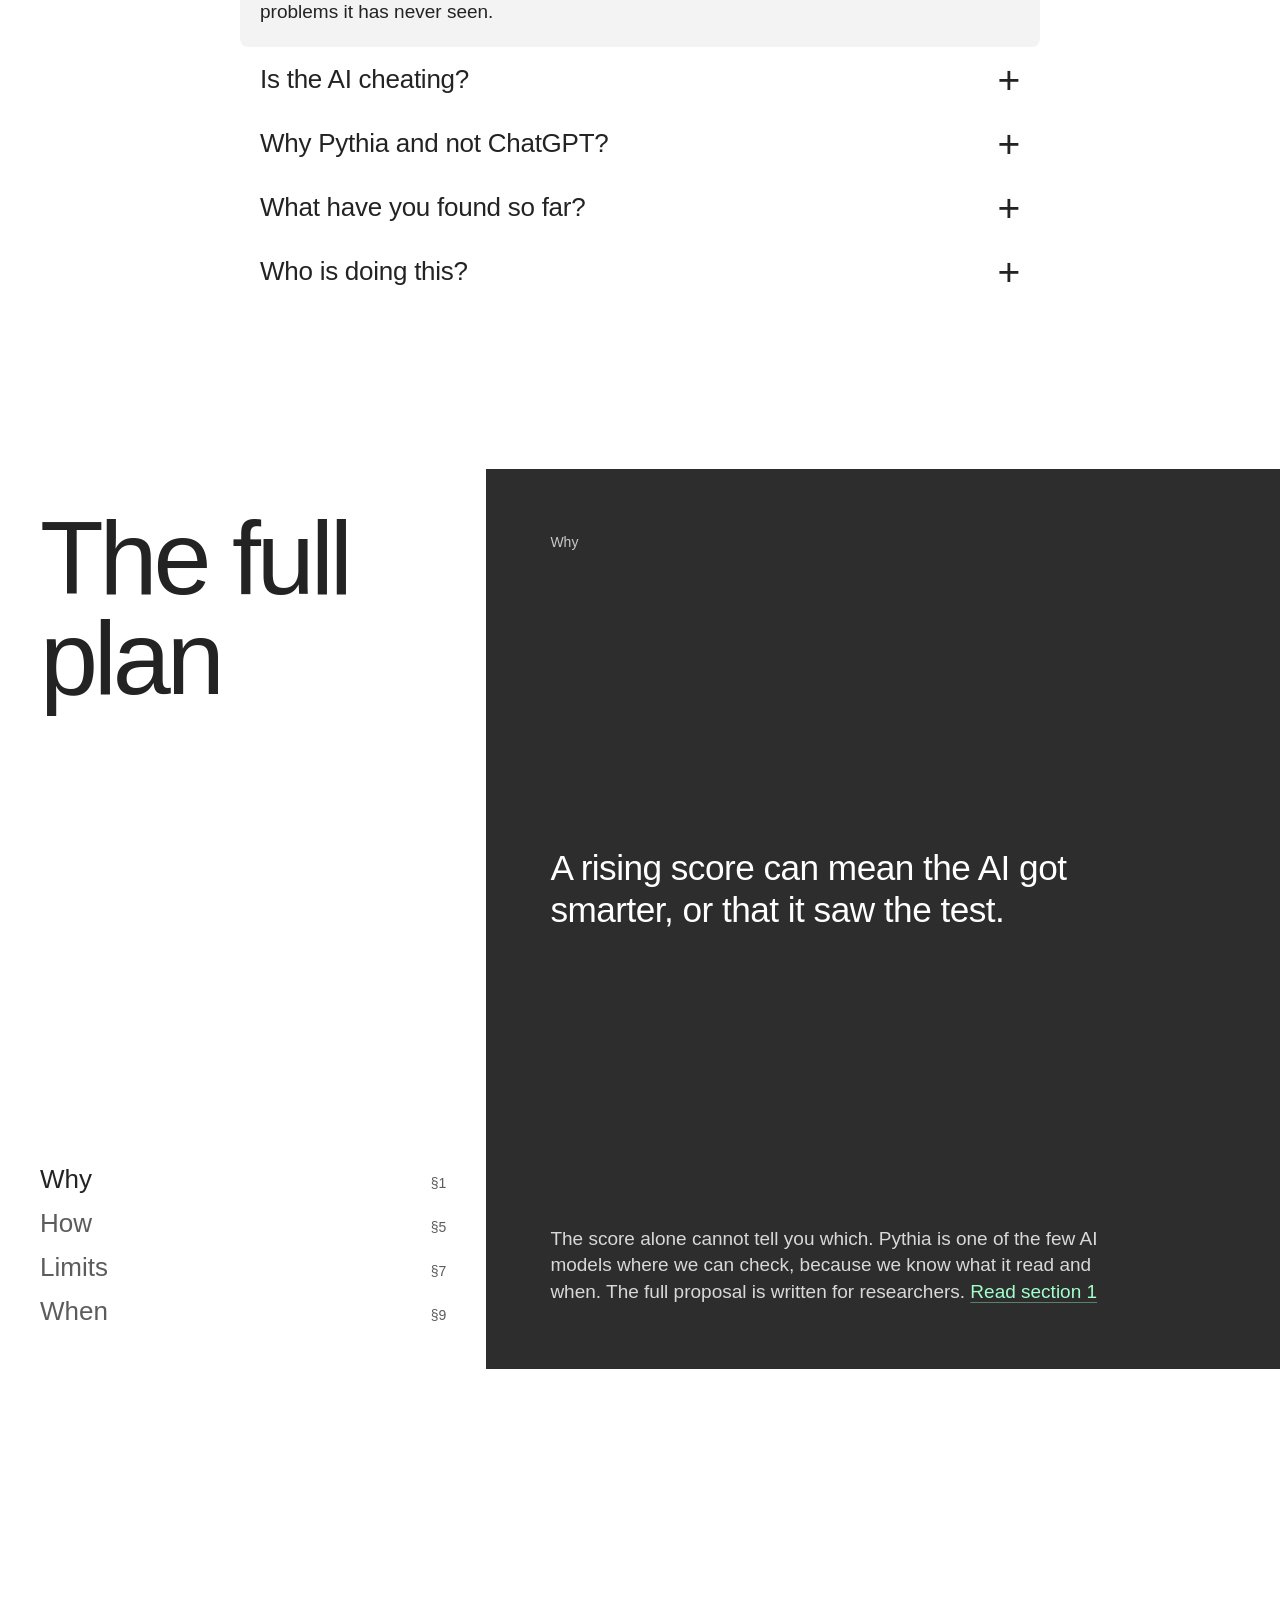
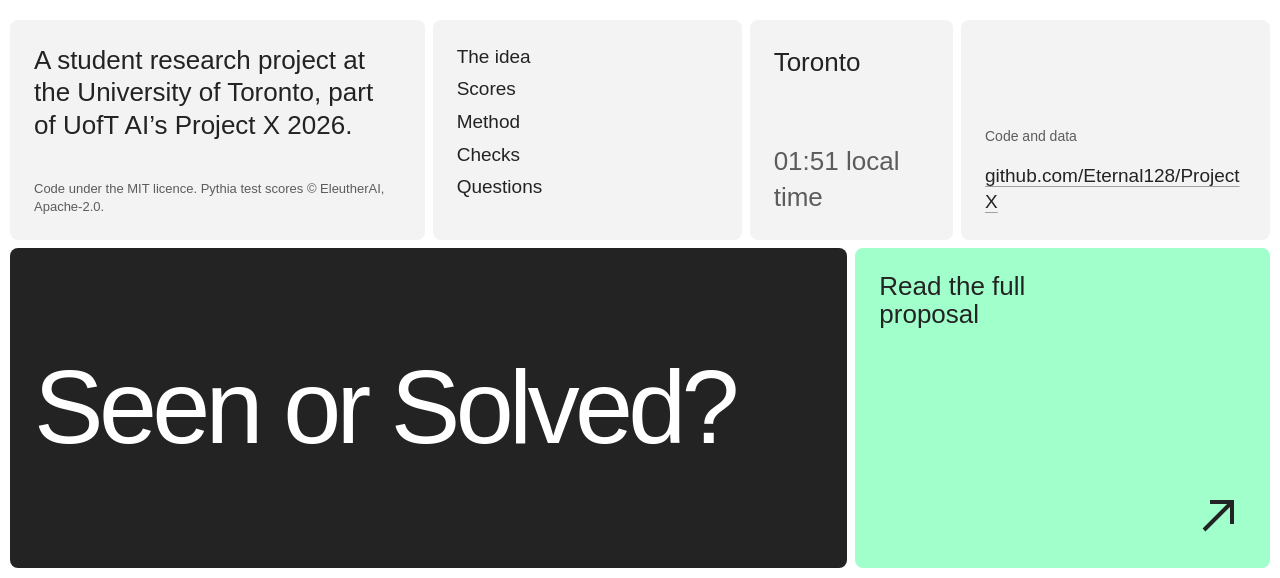
==== commit 588aadd1: "Site: say the same passage is read at very different times across runs; log the two proposed additio" ====
--- a/site/index.html
+++ b/site/index.html
@@ -145,6 +145,7 @@
             <h3>We can tell when it read them</h3>
             <p>Pythia’s makers published the exact order it read everything in. Using it, we find the training step at which each found question was read, then open that step’s batch of text to check the question is really there.</p>
             <p>For example, the ARC-Easy question “Which of the following symbiotic relationships is considered parasitic?” was read at <b>step 23,734</b> and again at step 133,946. Each dot is the first time one item was read.</p>
+            <p>Pythia was also retrained 9 more times, each reading the same text in a different order. The same passage is read at very different times in different runs: typically <b>more than 100,000 steps apart</b>. That lets us compare a passage with itself, read early in one run and late in another.</p>
           </div>
         </article>
       </div>
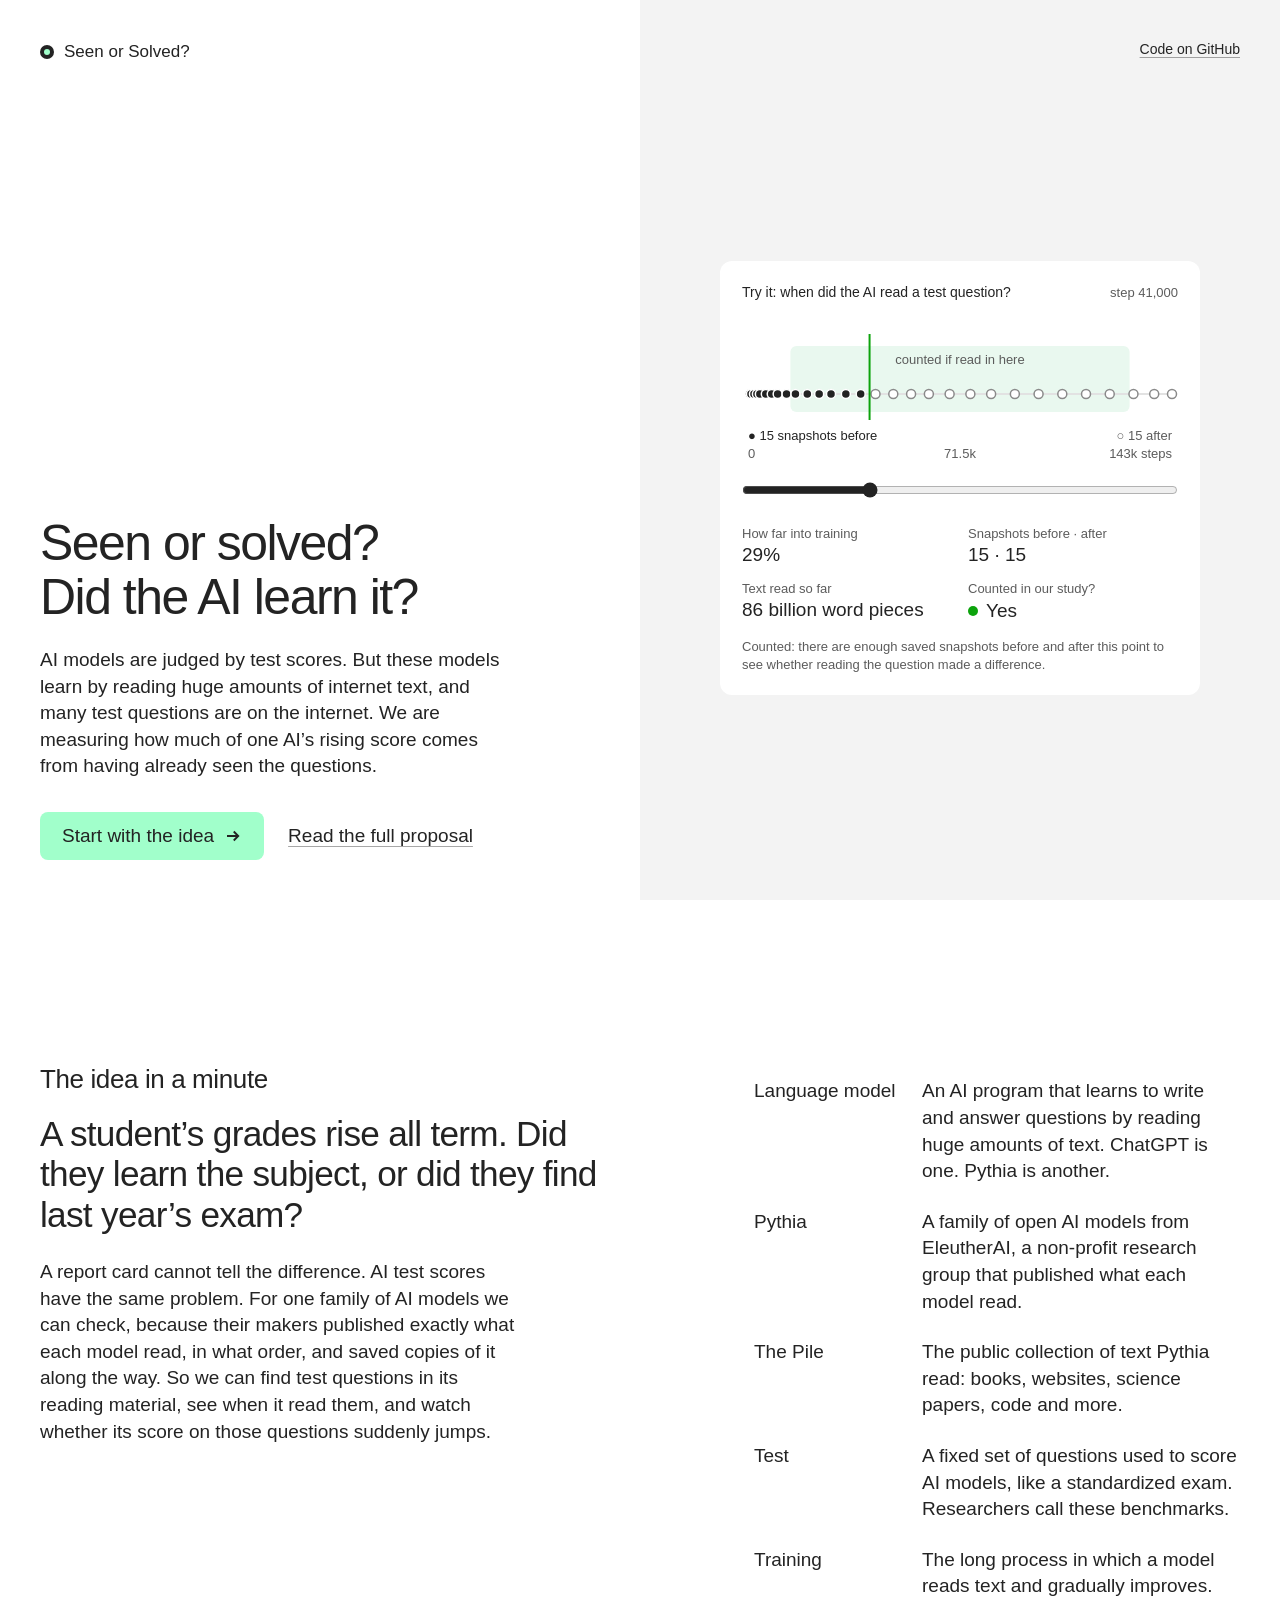
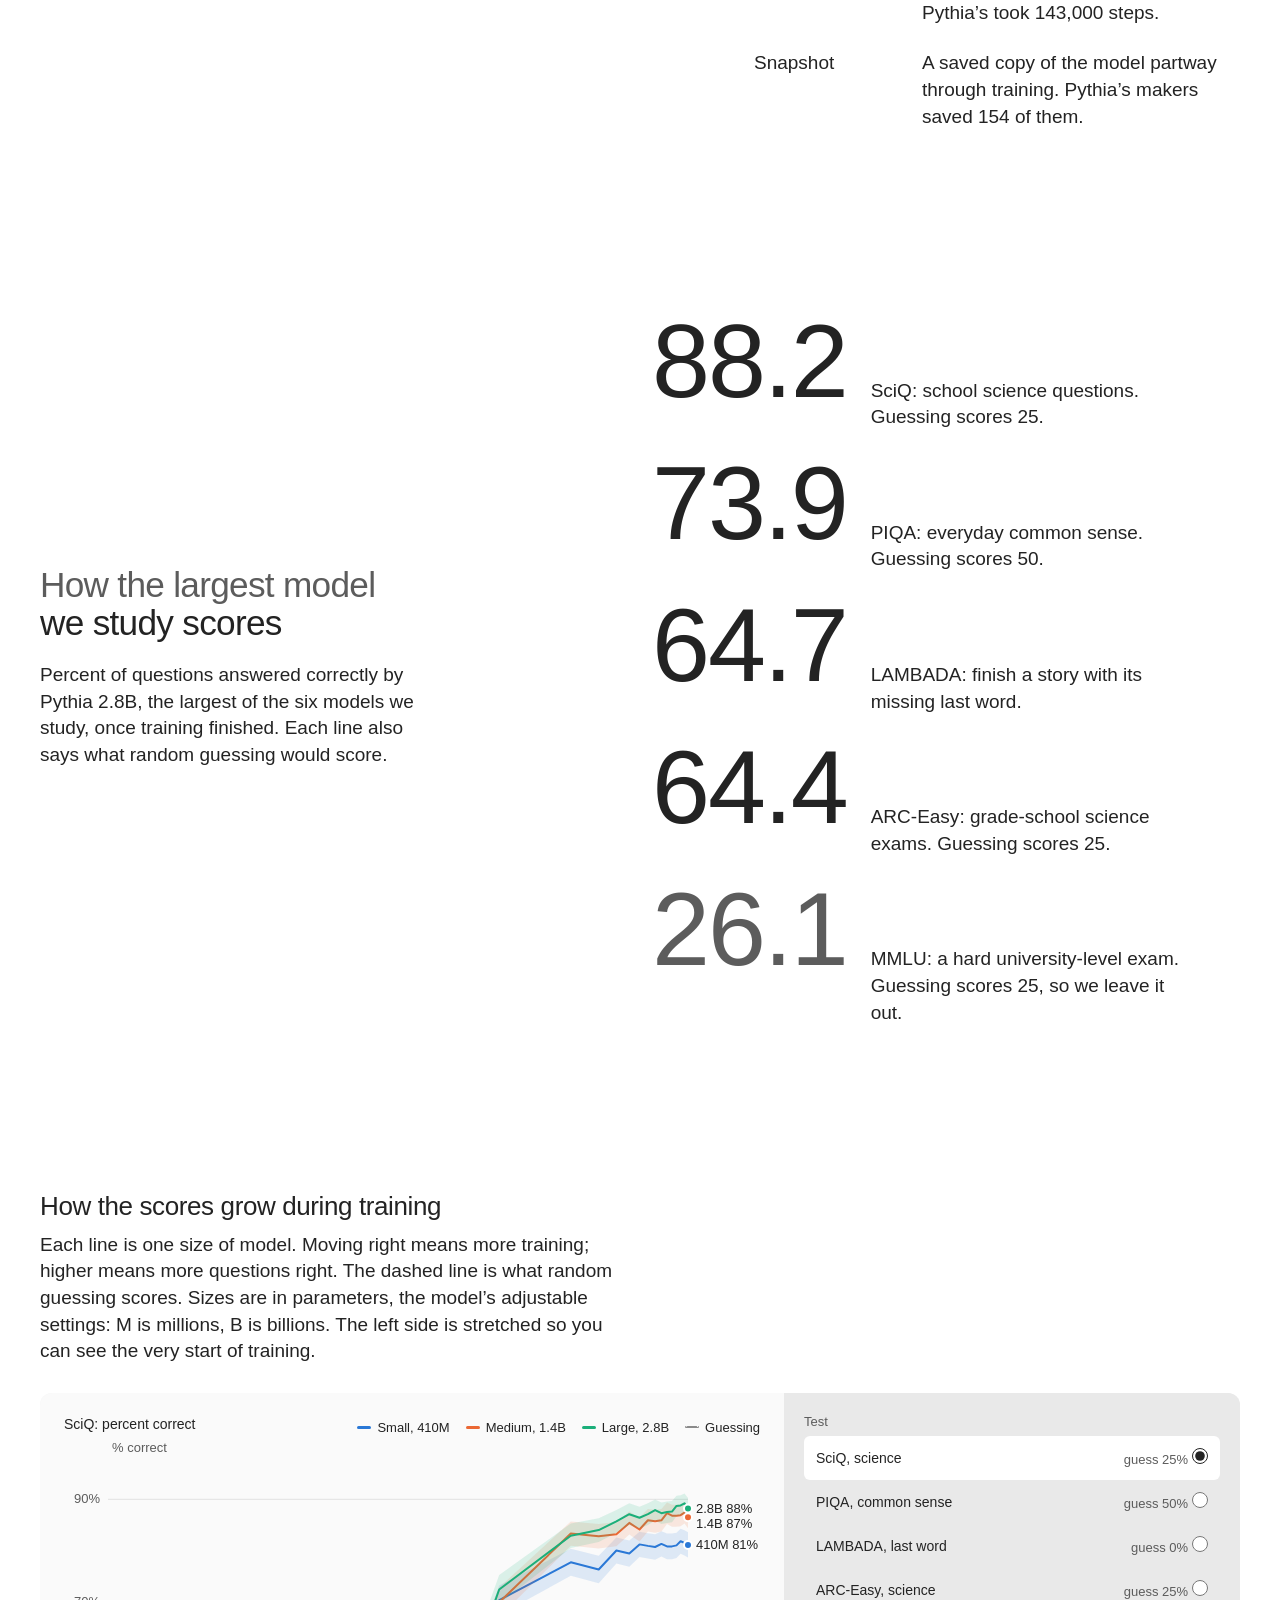
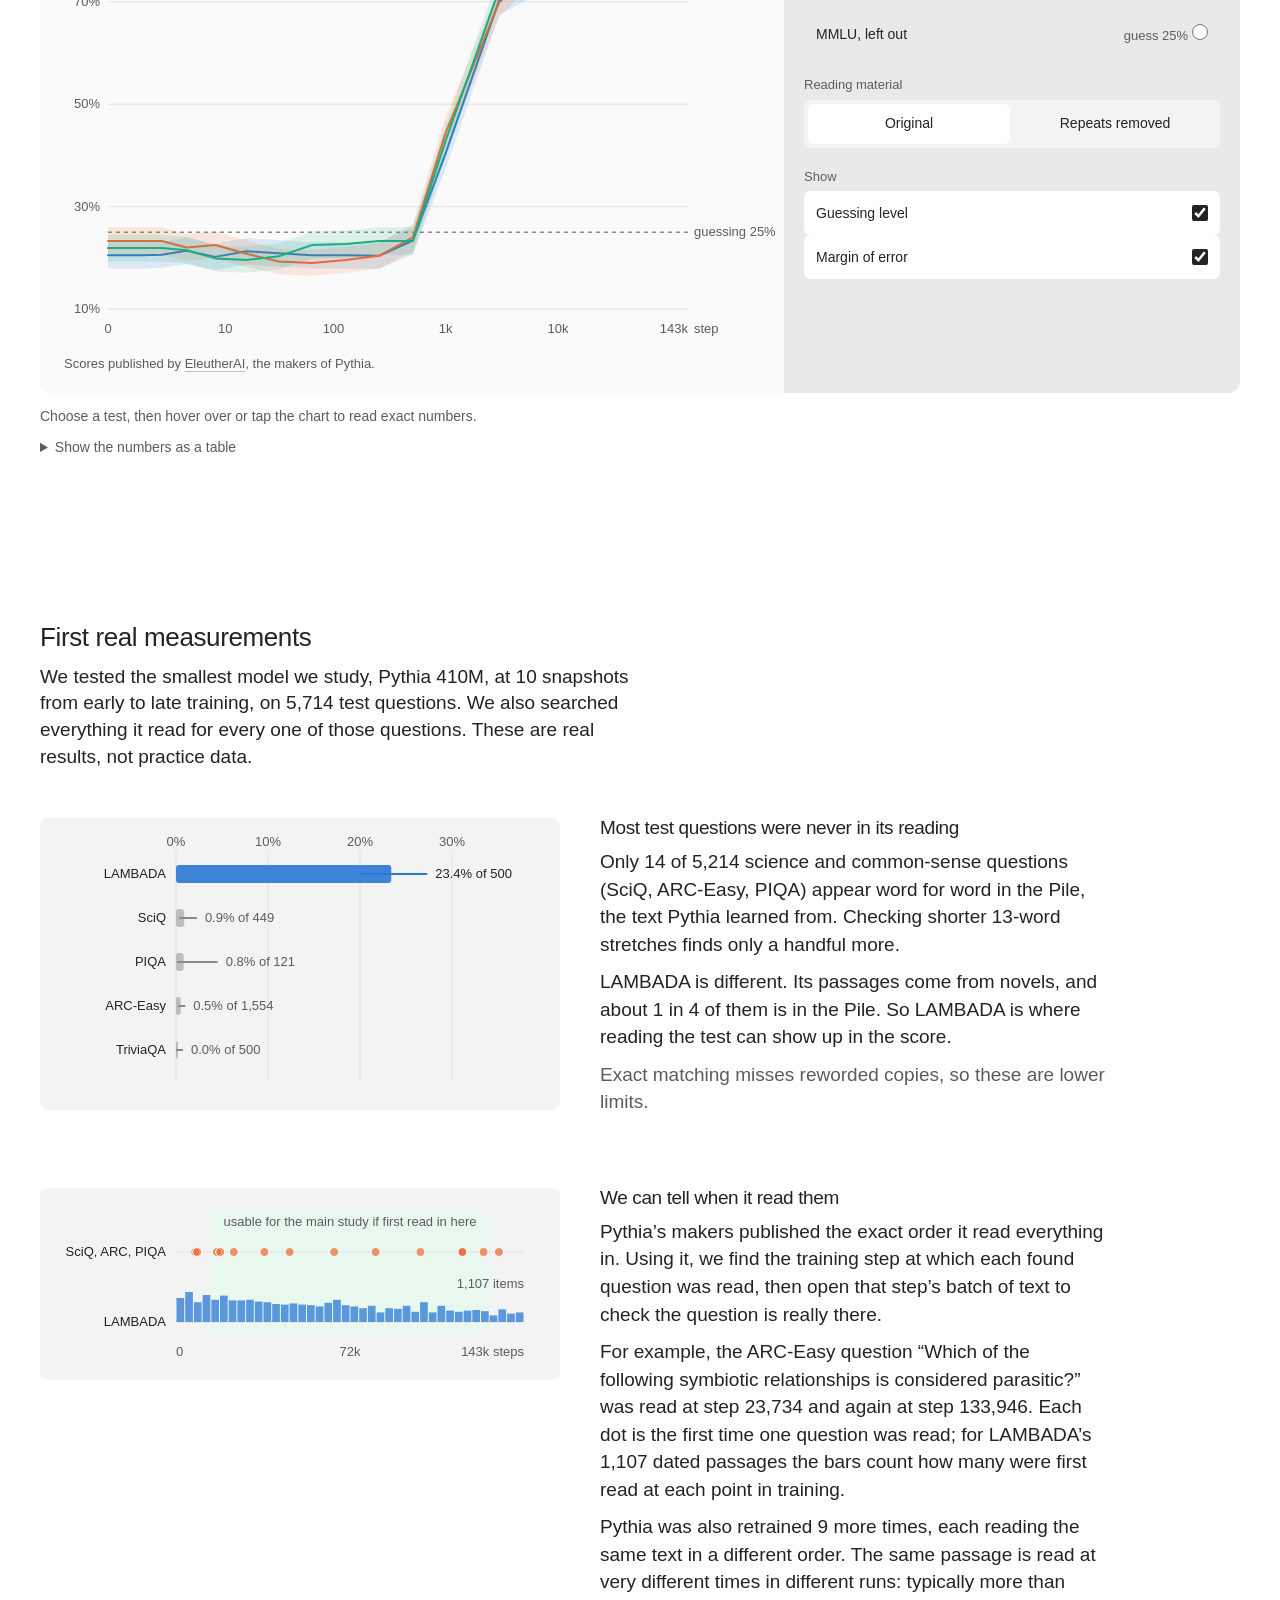
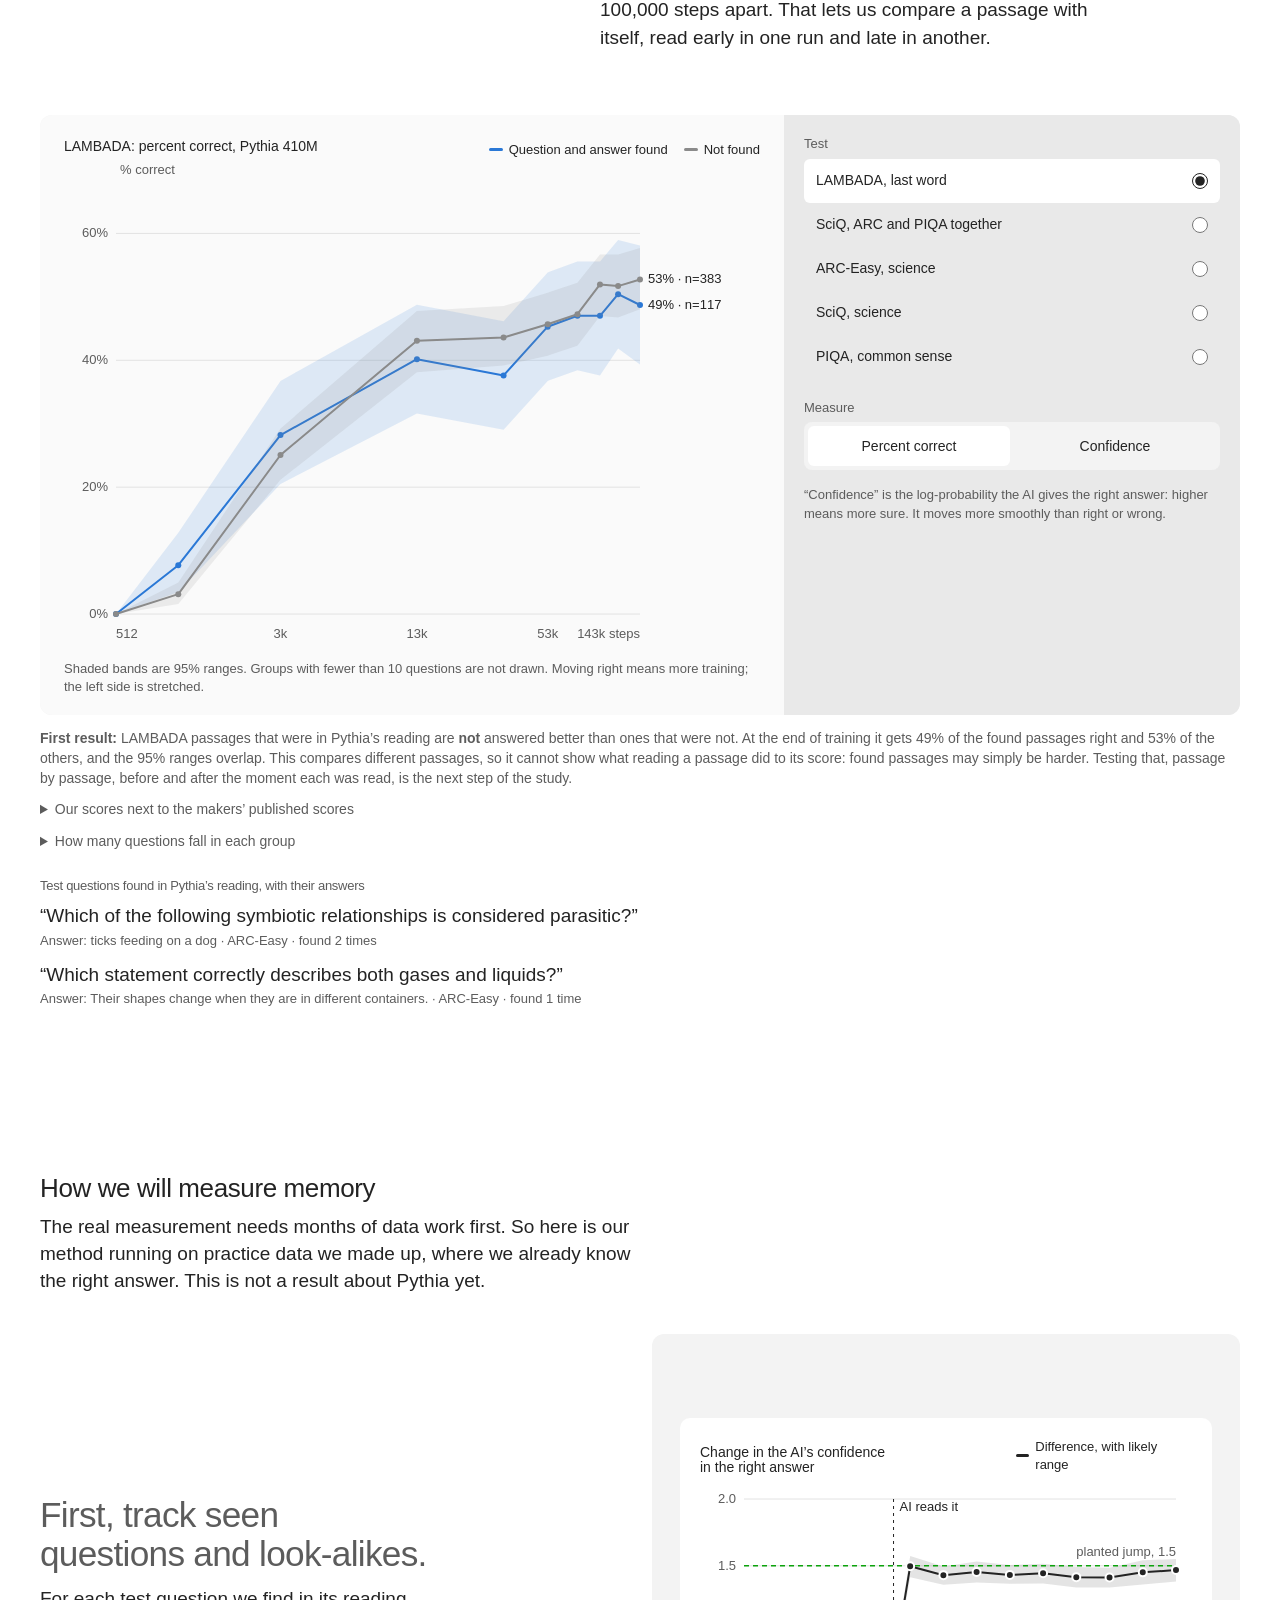
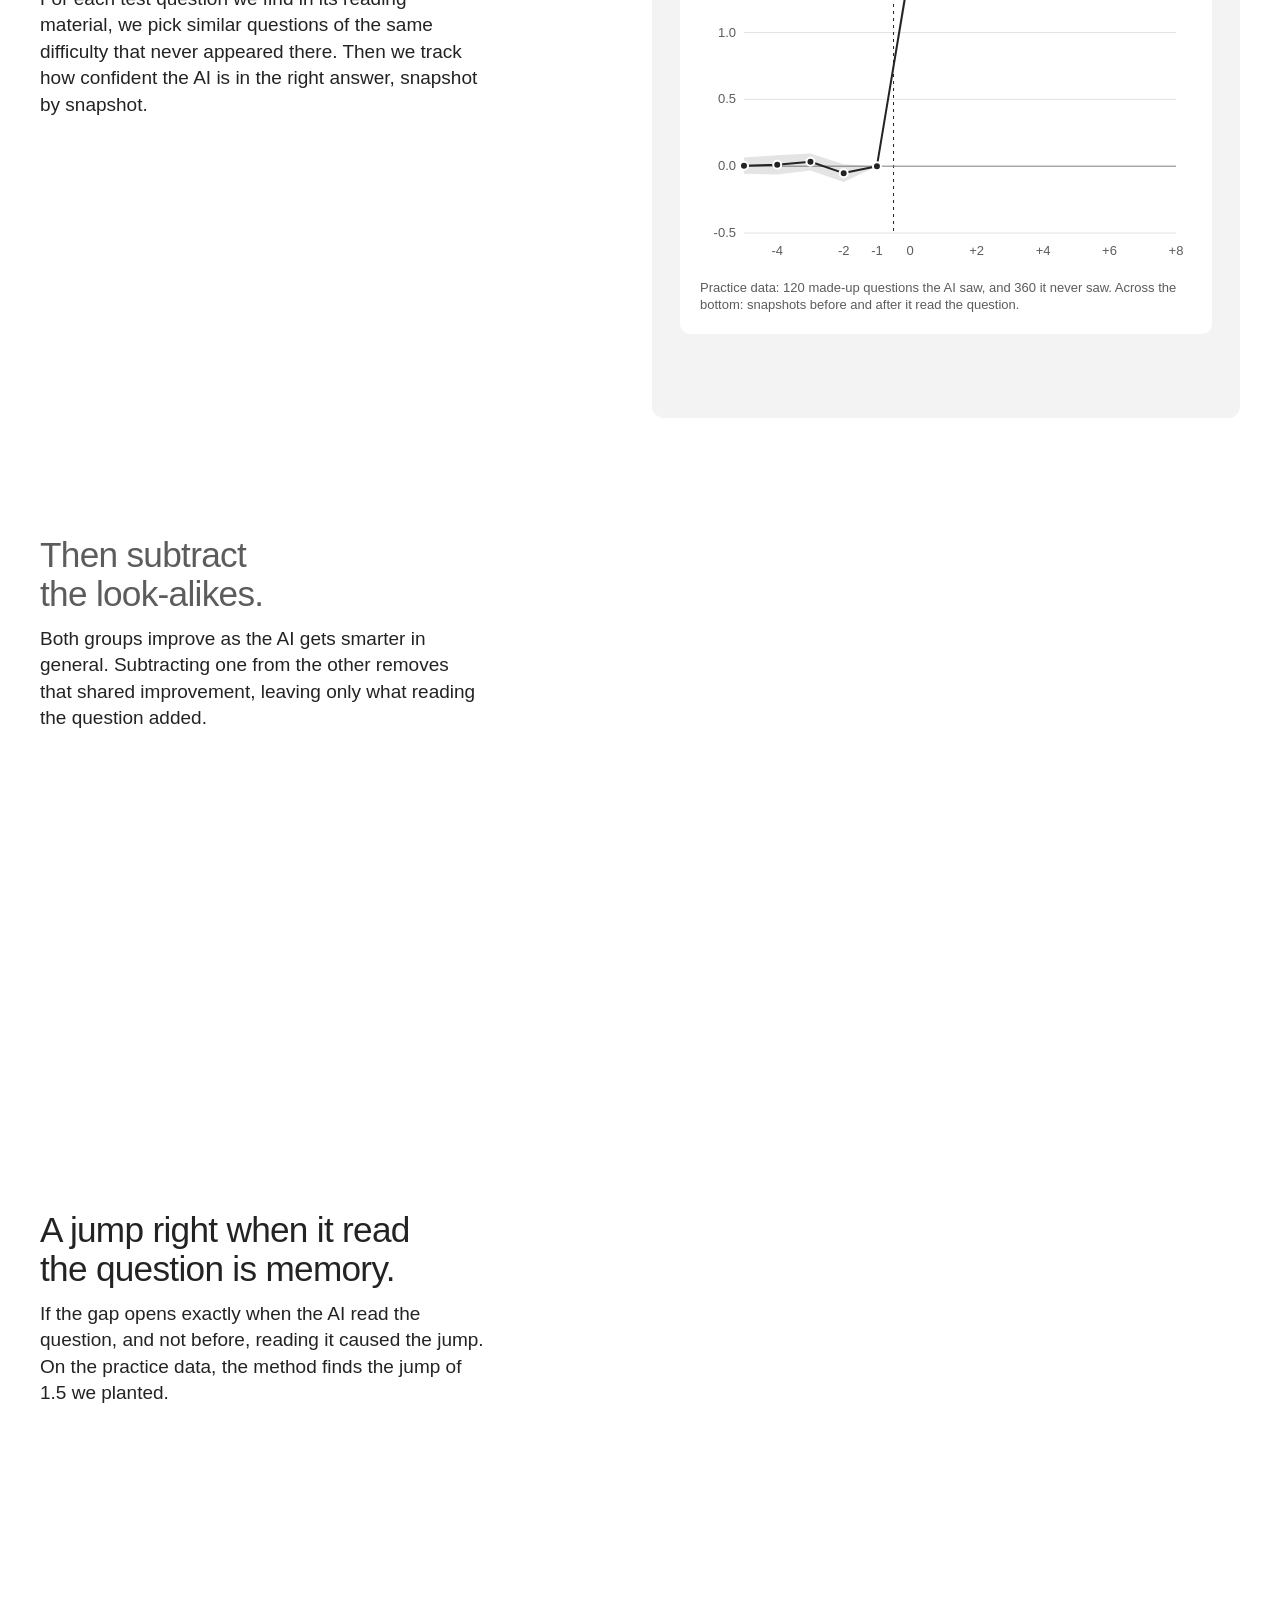
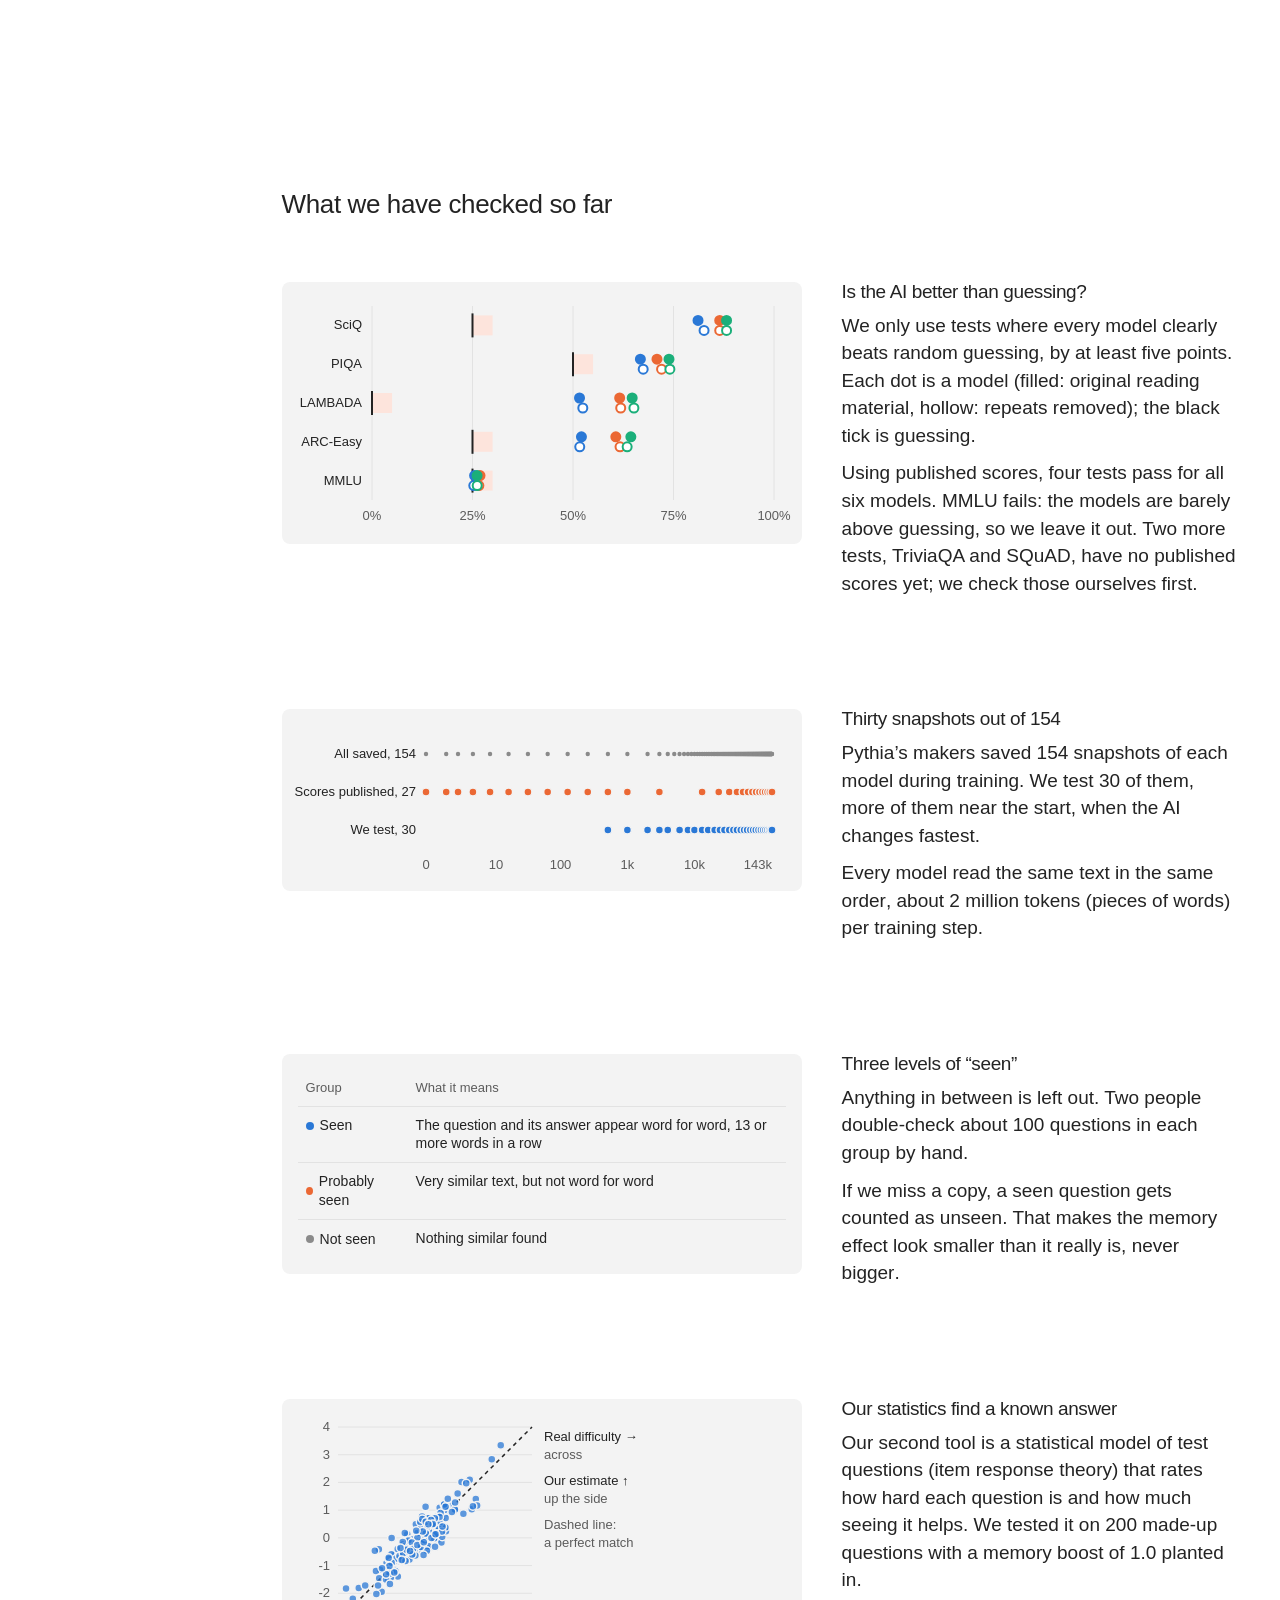
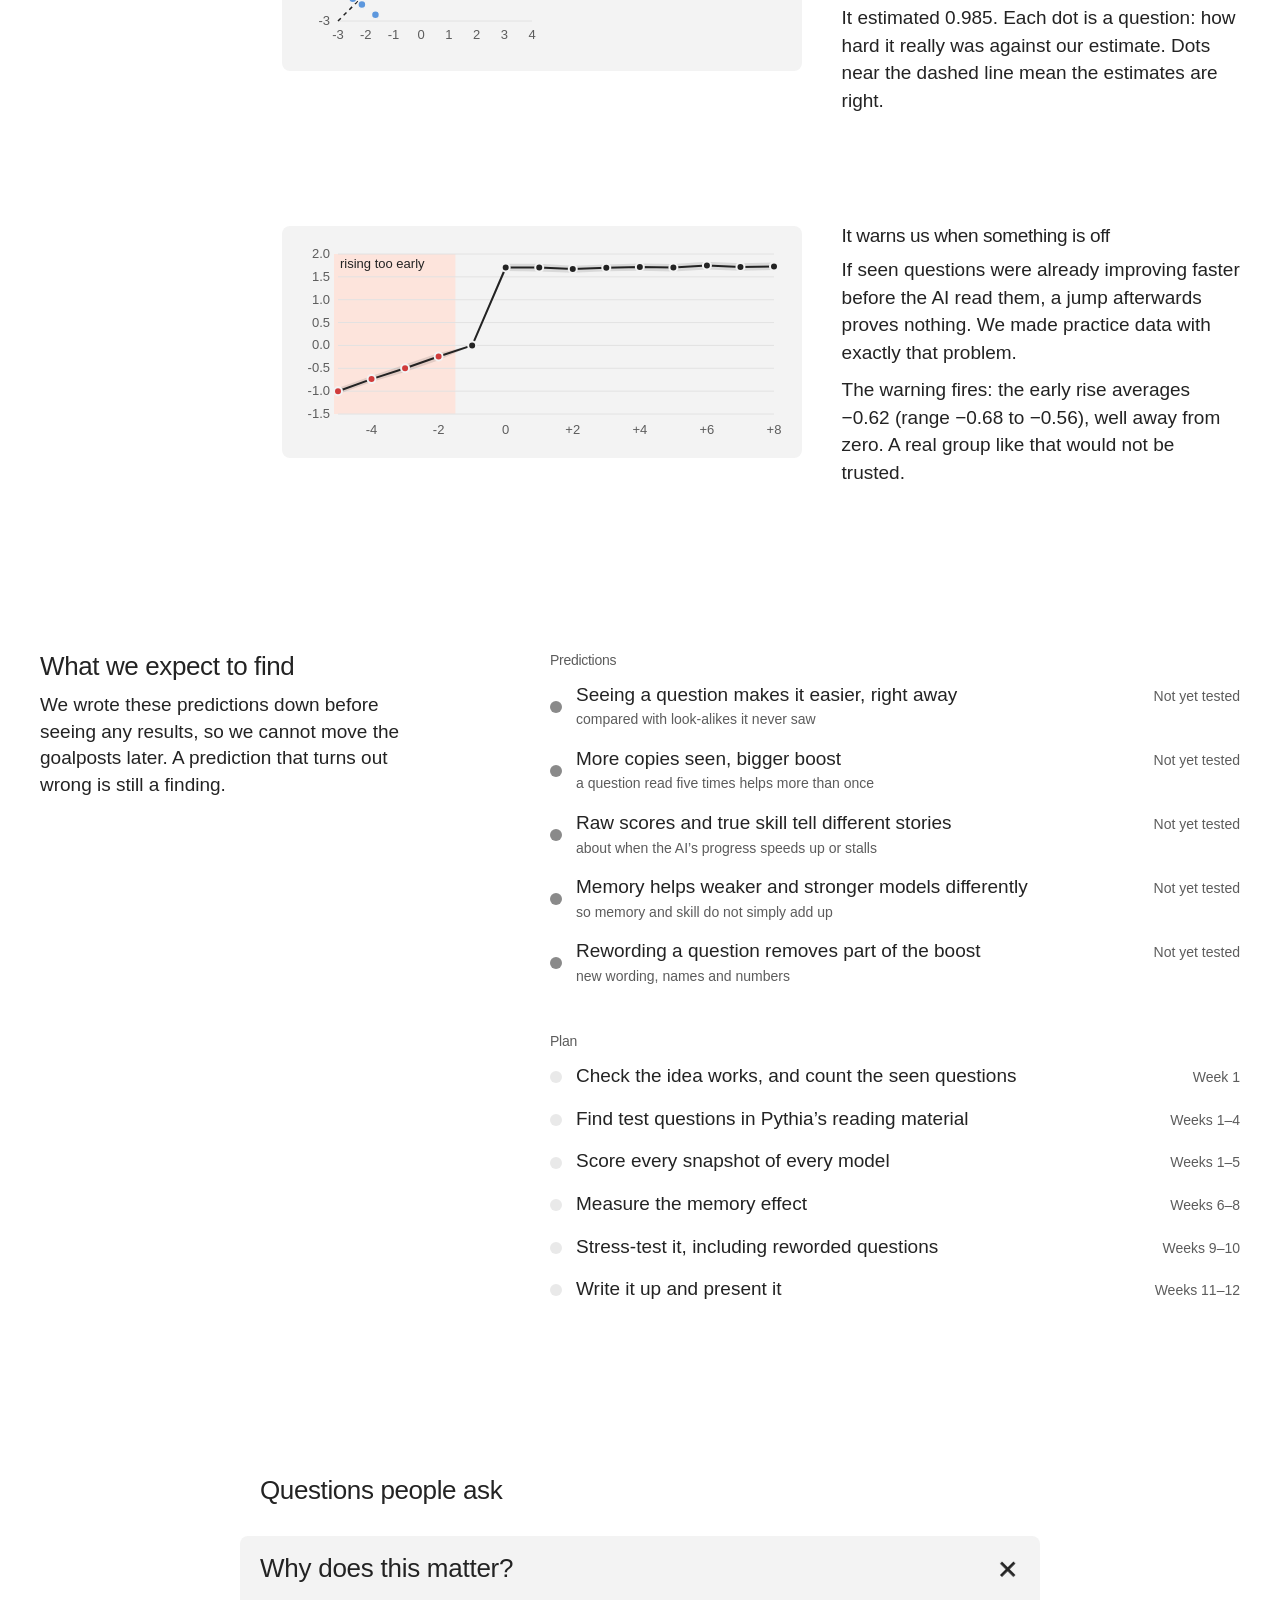
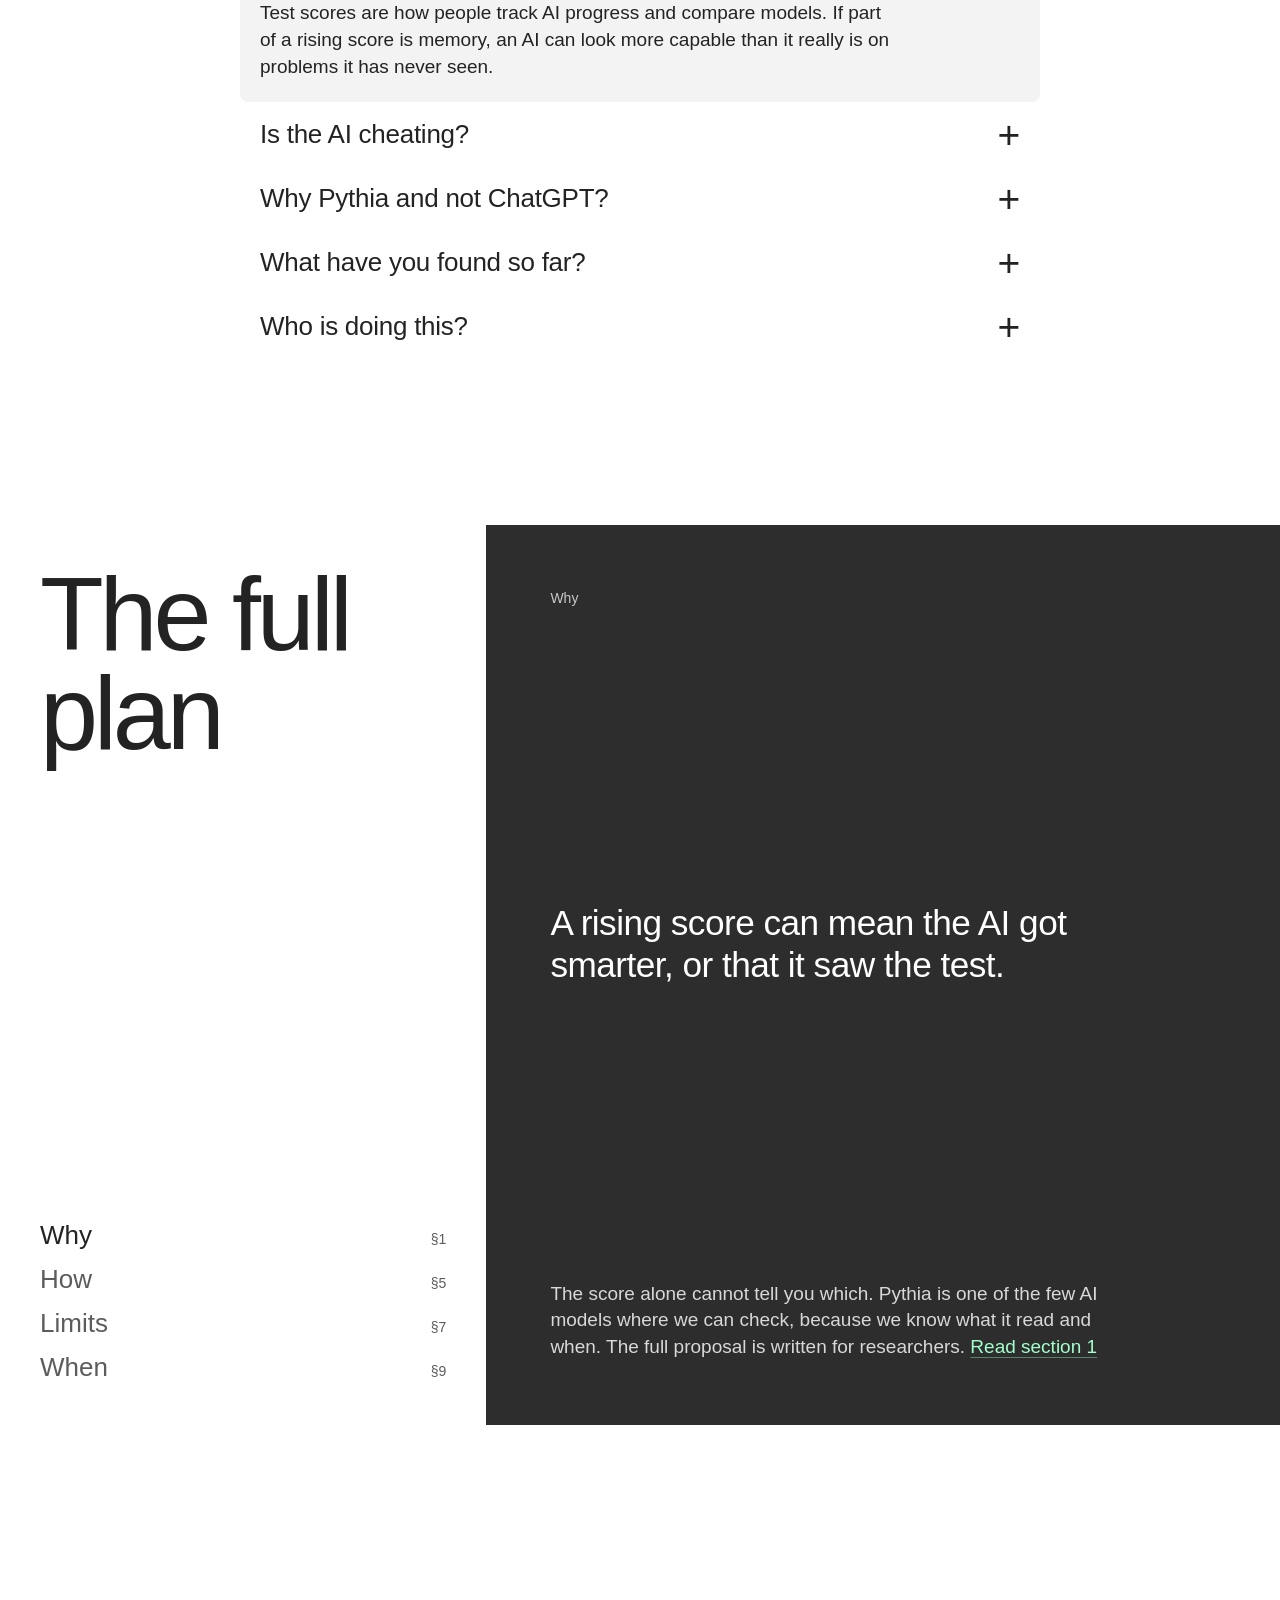
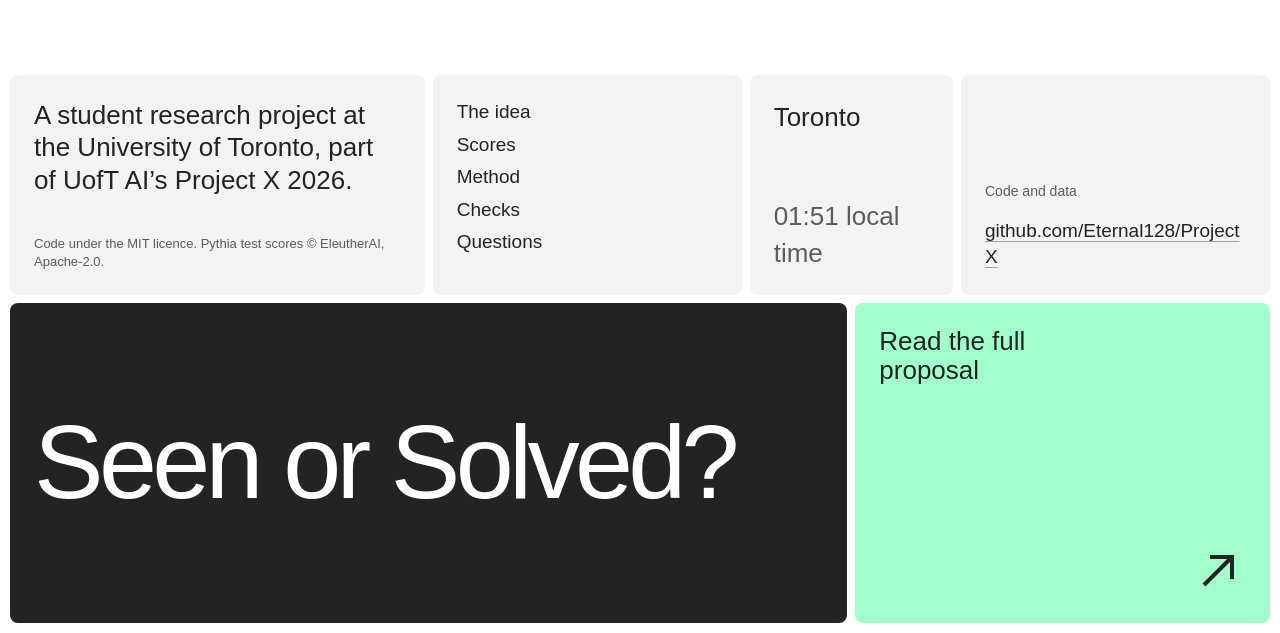
==== commit 17173ce3: "Site: show LAMBADA's 1,107 first reads as a histogram 1,107 dots on one row were unreadable; sets ab" ====
--- a/site/index.html
+++ b/site/index.html
@@ -144,7 +144,7 @@
           <div>
             <h3>We can tell when it read them</h3>
             <p>Pythia’s makers published the exact order it read everything in. Using it, we find the training step at which each found question was read, then open that step’s batch of text to check the question is really there.</p>
-            <p>For example, the ARC-Easy question “Which of the following symbiotic relationships is considered parasitic?” was read at <b>step 23,734</b> and again at step 133,946. Each dot is the first time one item was read.</p>
+            <p>For example, the ARC-Easy question “Which of the following symbiotic relationships is considered parasitic?” was read at <b>step 23,734</b> and again at step 133,946. Each dot is the first time one question was read; for LAMBADA’s 1,107 dated passages the bars count how many were first read at each point in training.</p>
             <p>Pythia was also retrained 9 more times, each reading the same text in a different order. The same passage is read at very different times in different runs: typically <b>more than 100,000 steps apart</b>. That lets us compare a passage with itself, read early in one run and late in another.</p>
           </div>
         </article>
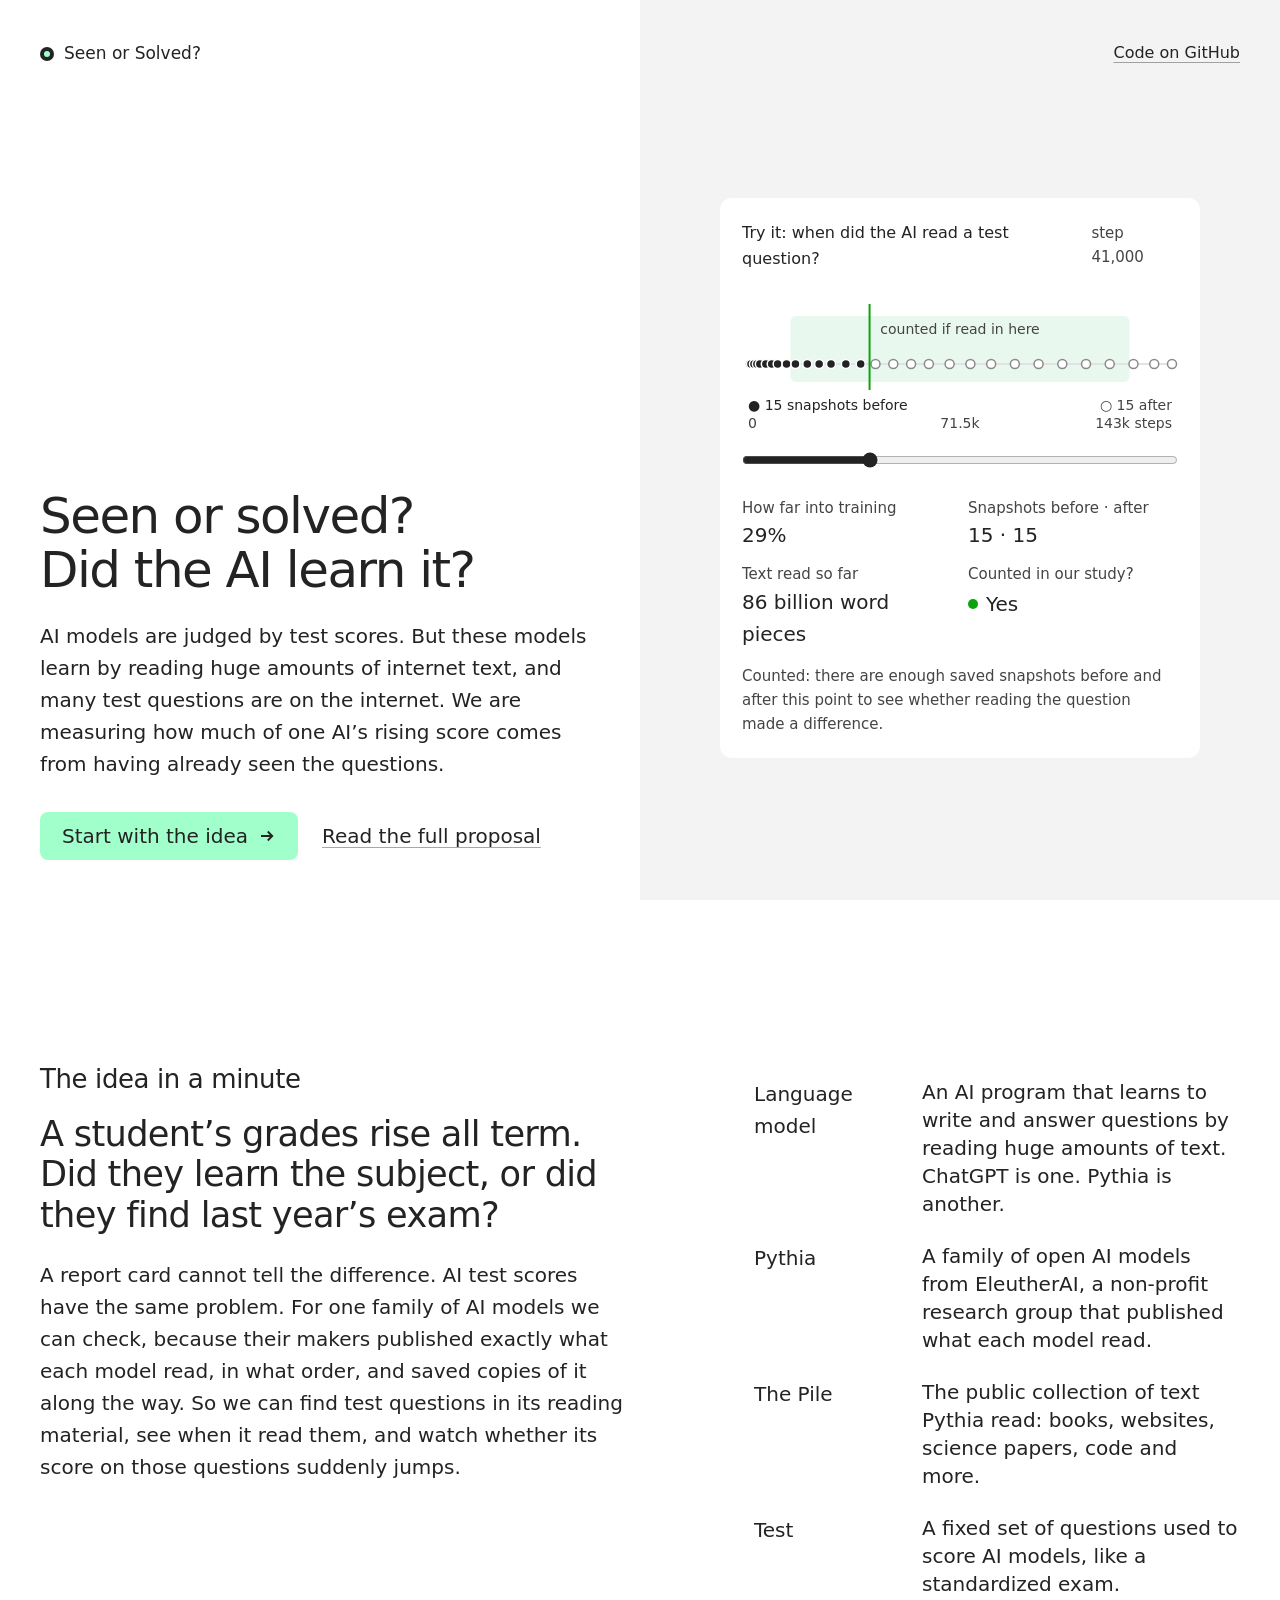
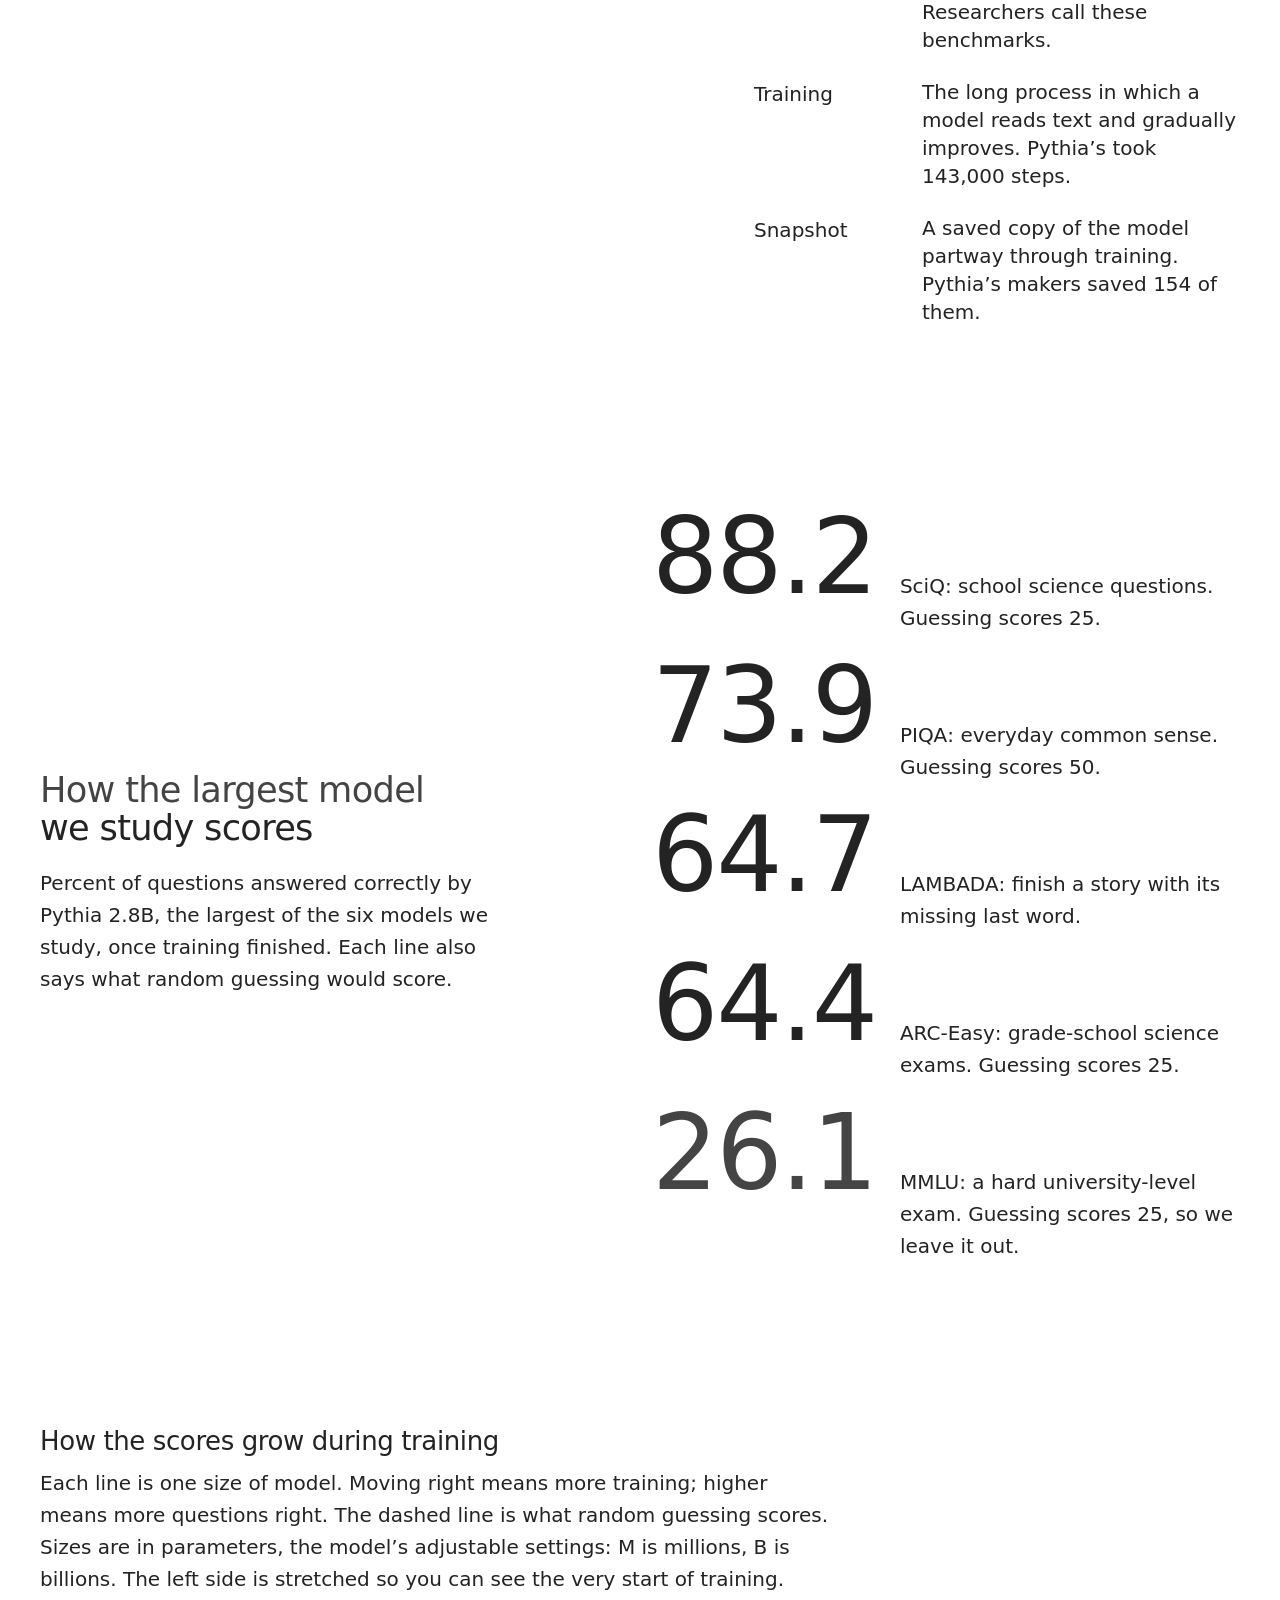
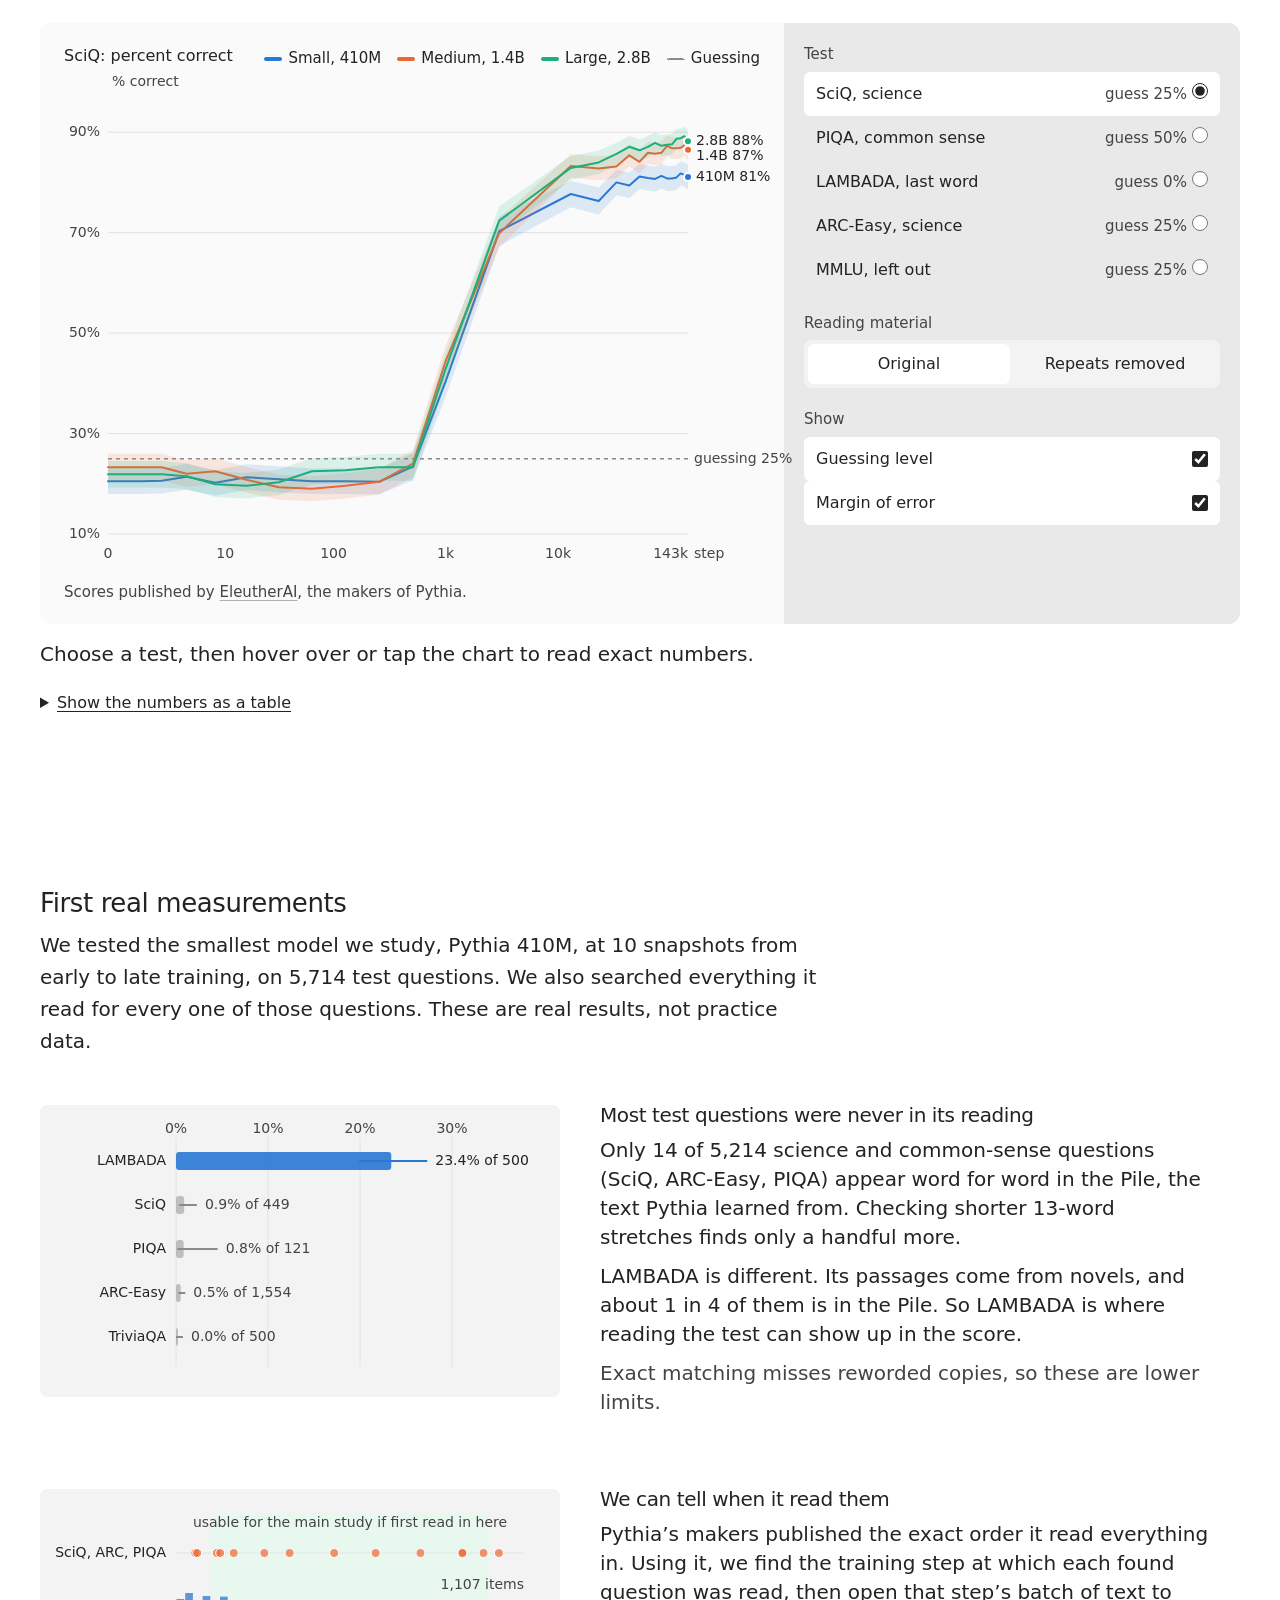
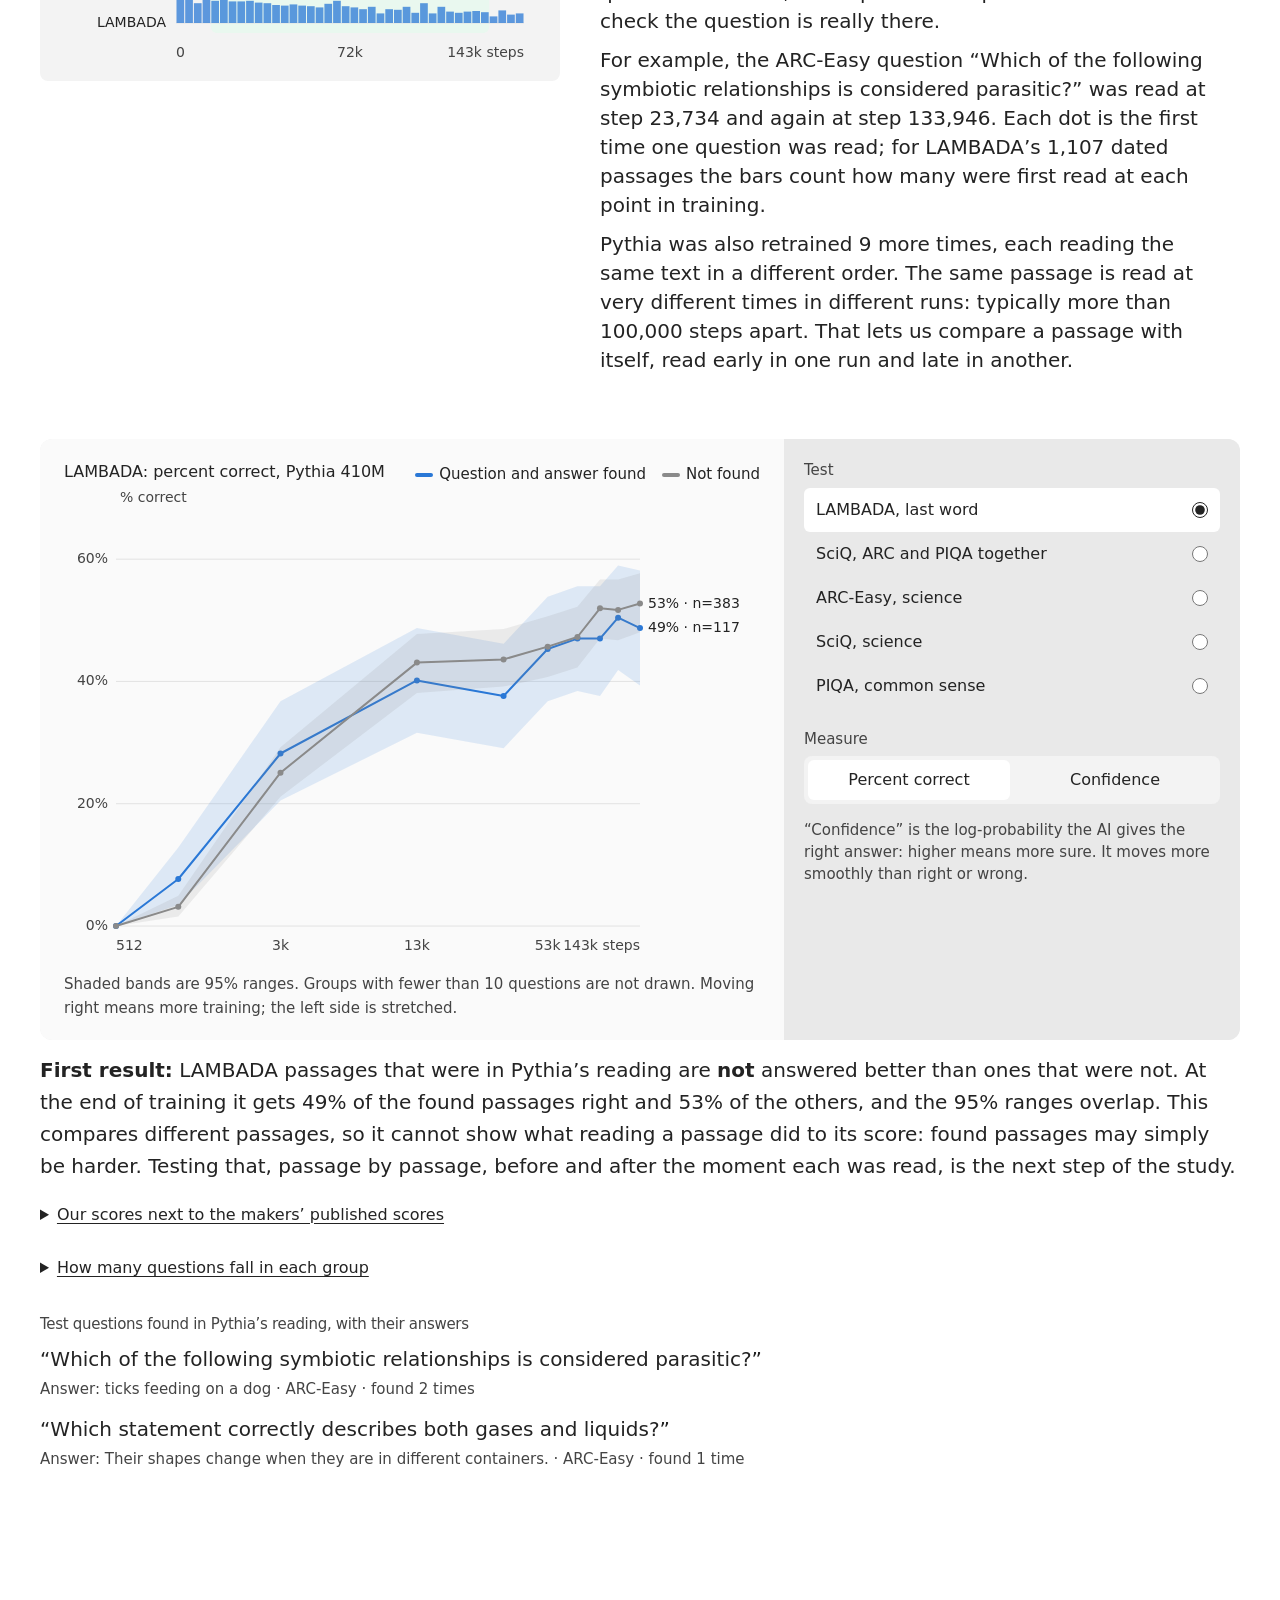
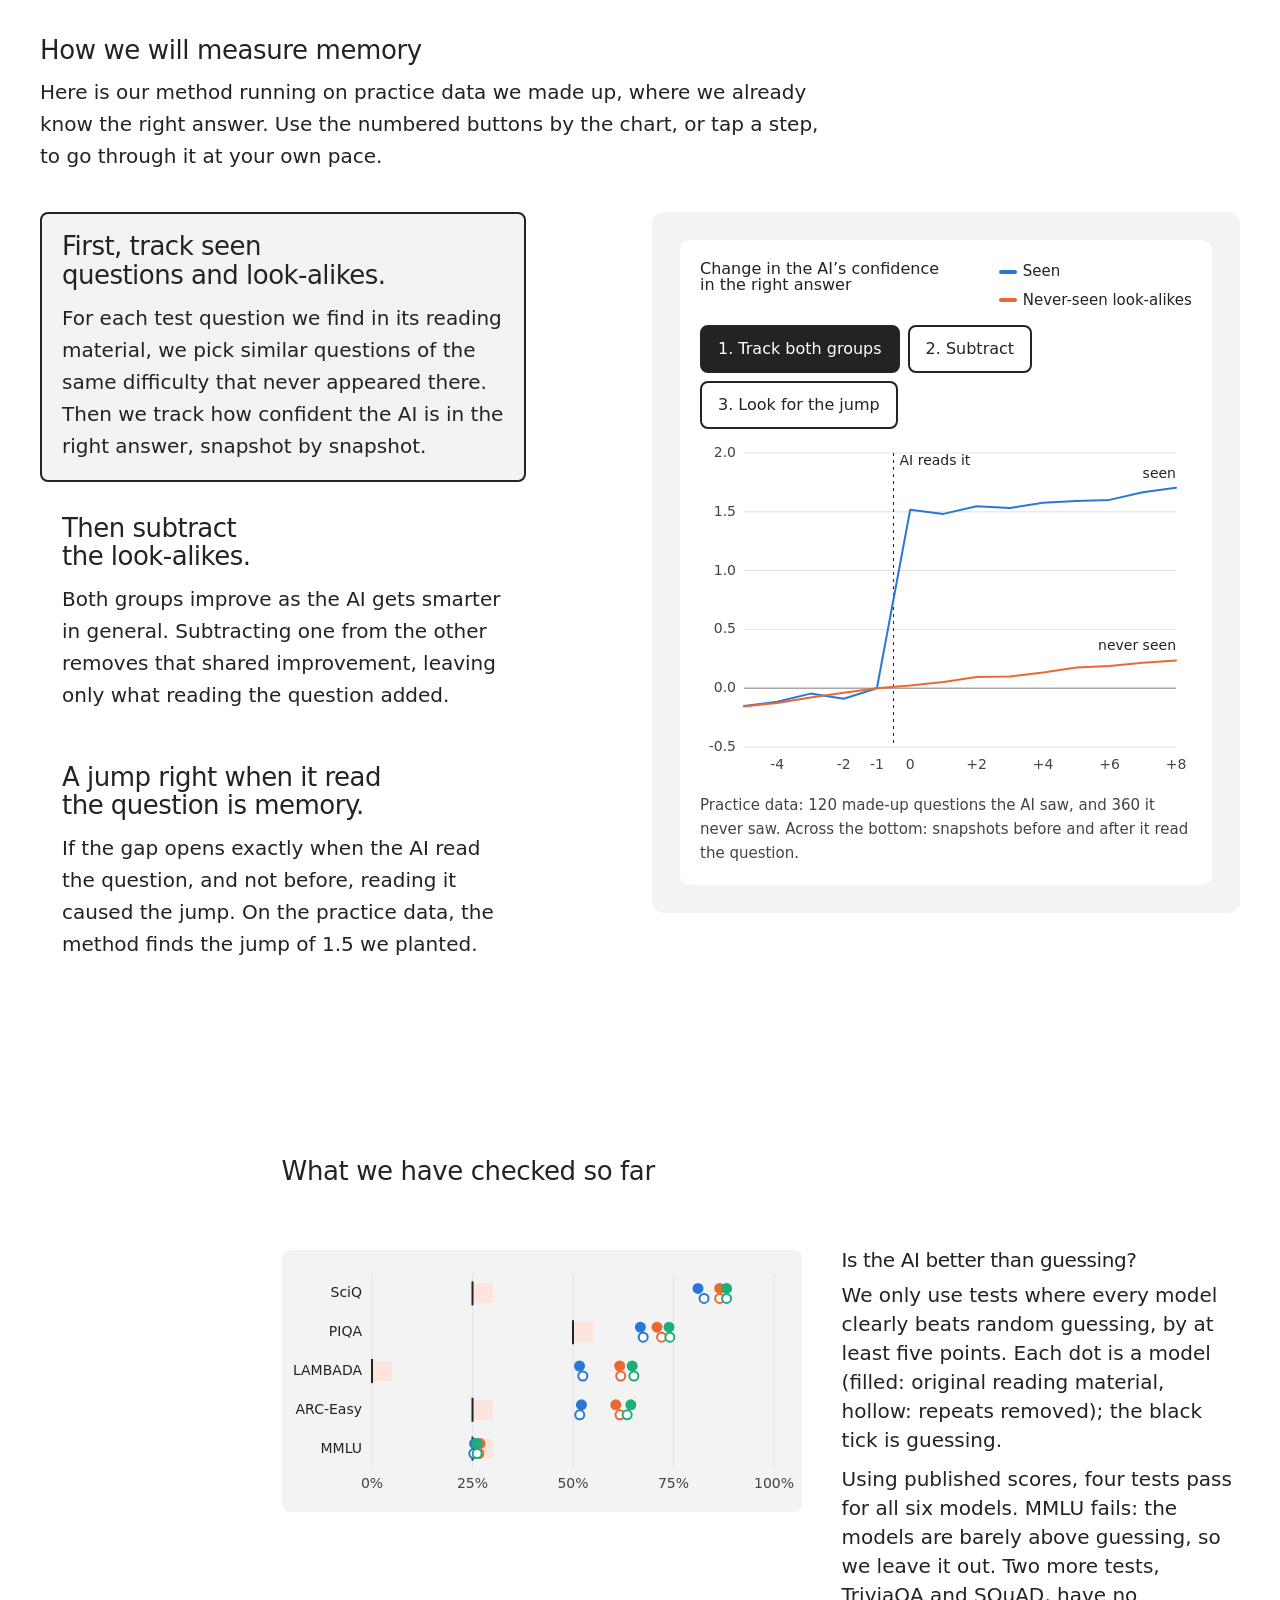
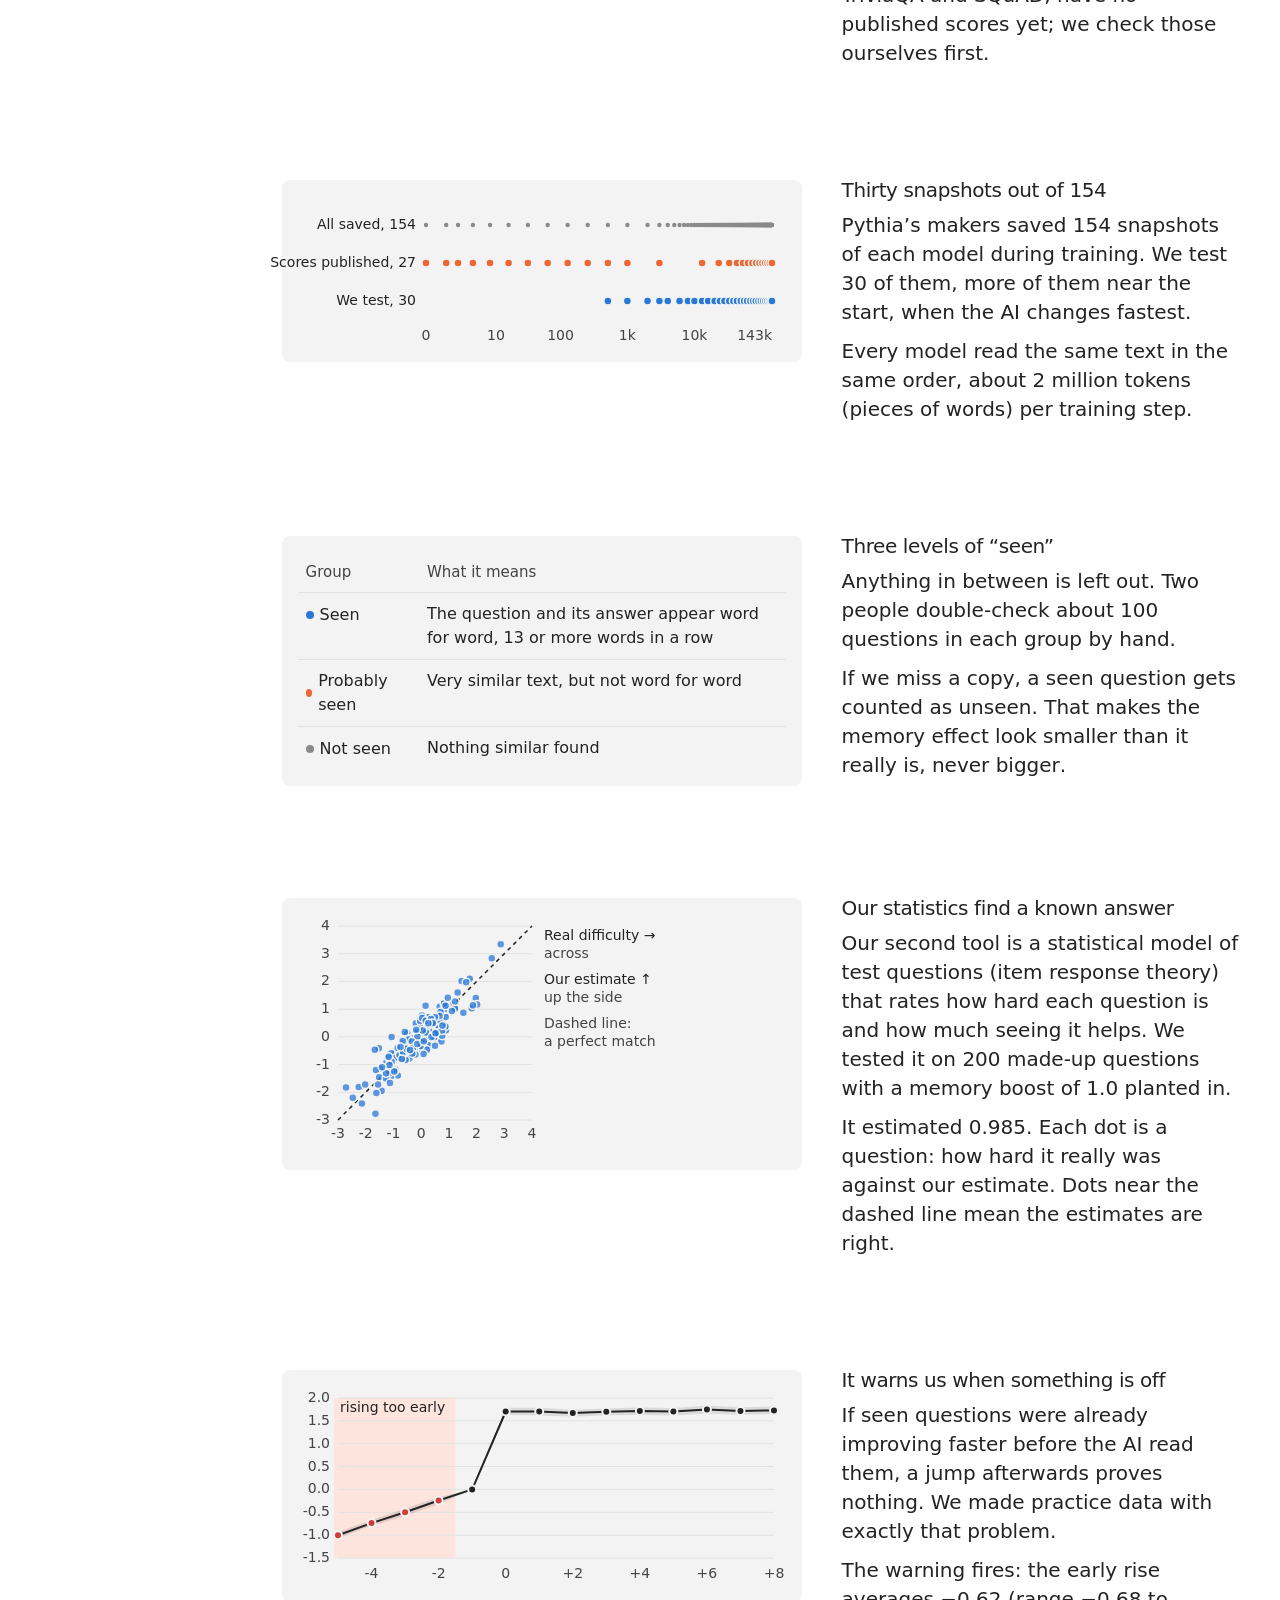
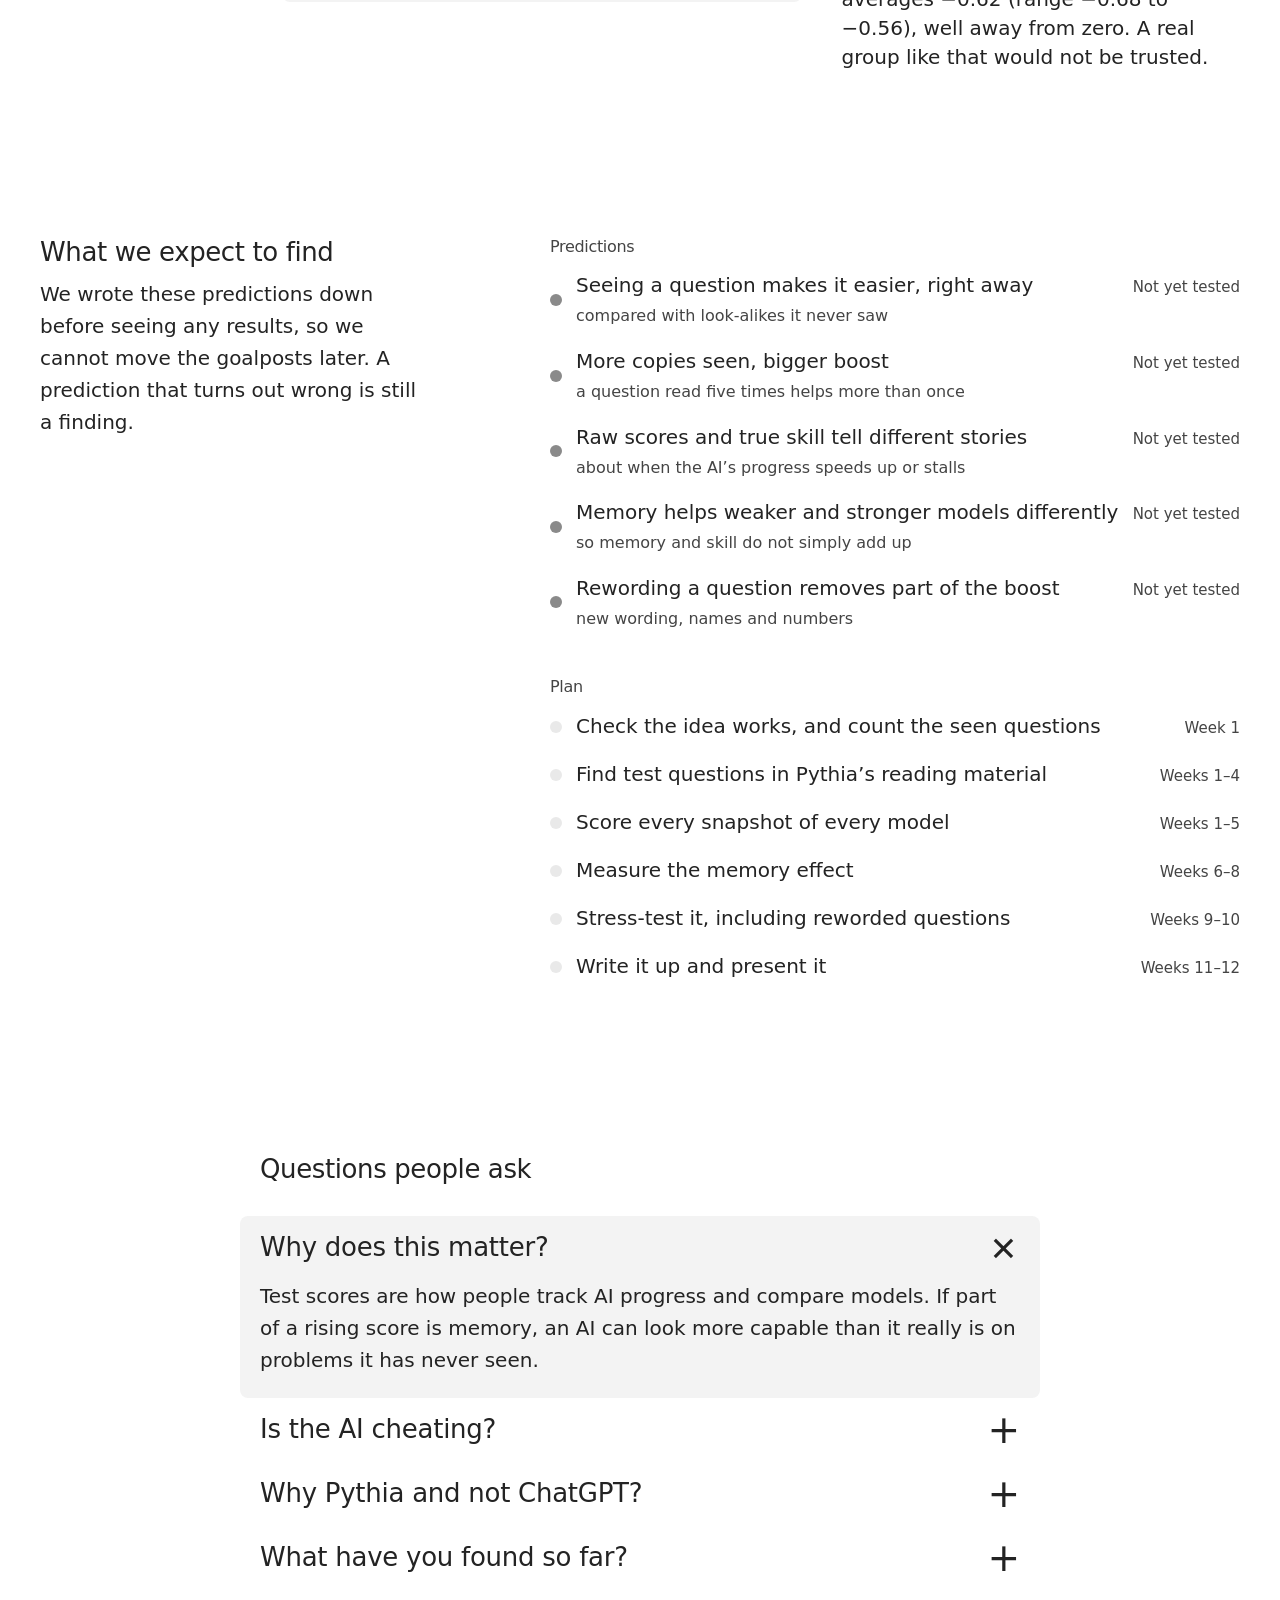
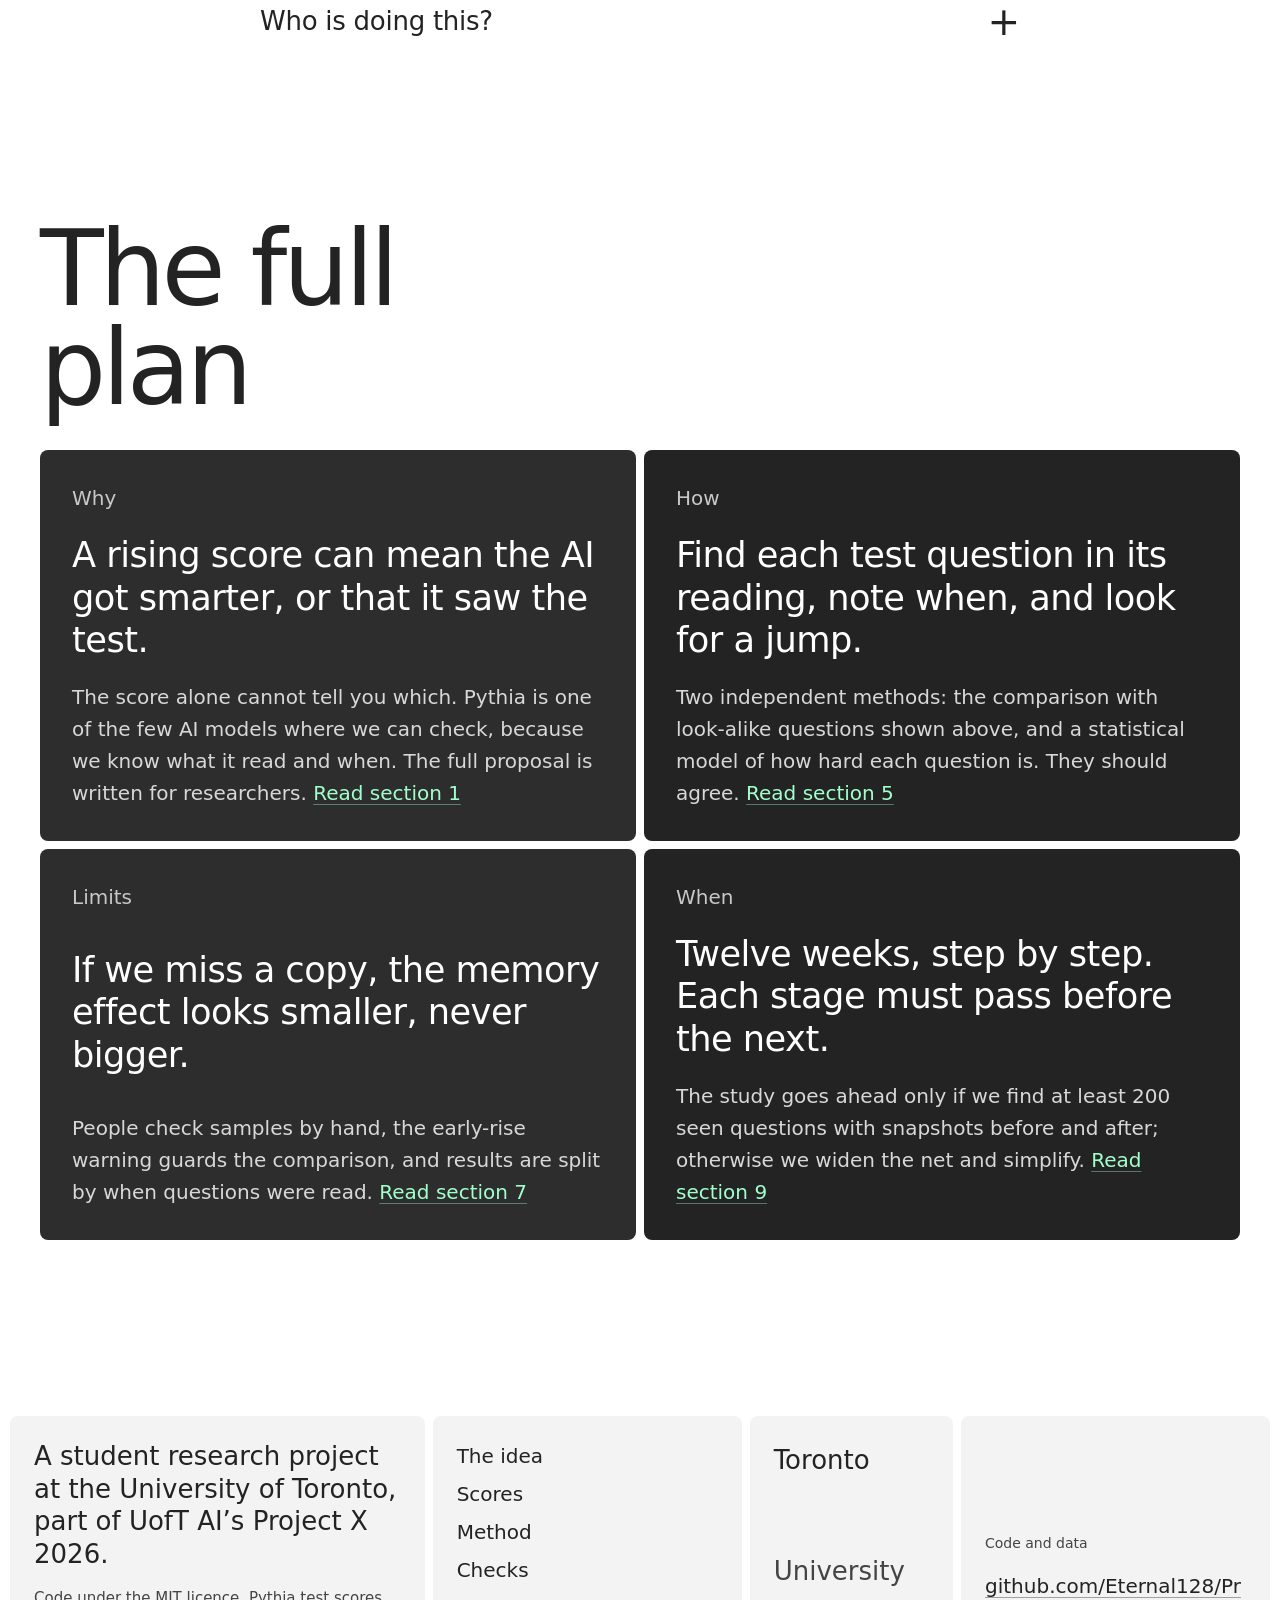
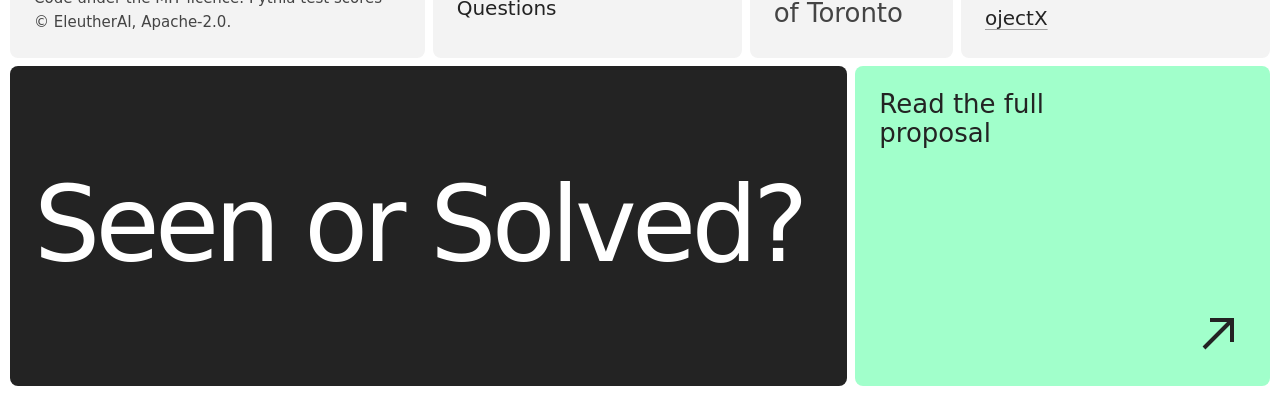
==== commit 0caab93a: "Make the website calmer and easier to read for every visitor Older and less technical visitors were " ====
--- a/site/index.html
+++ b/site/index.html
@@ -190,7 +190,7 @@
 
   <section class="how" id="method" aria-labelledby="how-h">
     <h2 id="how-h" class="section-h" data-reveal>How we will measure memory</h2>
-    <p class="section-p" data-reveal style="--d:1">The real measurement needs months of data work first. So here is our method running on practice data we made up, where we already know the right answer. This is not a result about Pythia yet.</p>
+    <p class="section-p" data-reveal style="--d:1">Here is our method running on practice data we made up, where we already know the right answer. Use the numbered buttons by the chart, or tap a step, to go through it at your own pace.</p>
     <div class="grid how__body">
       <div class="how__steps">
         <div class="how__step is-active" data-state="0">
@@ -211,6 +211,11 @@
           <div class="panel__caption">
             <h3 id="stage-title">Change in the AI’s confidence in the right answer</h3>
             <div class="legend" id="stage-legend"></div>
+          </div>
+          <div class="stage-nav" role="group" aria-label="Choose a step">
+            <button type="button" data-state="0" aria-pressed="true">1. Track both groups</button>
+            <button type="button" data-state="1" aria-pressed="false">2. Subtract</button>
+            <button type="button" data-state="2" aria-pressed="false">3. Look for the jump</button>
           </div>
           <div class="chart" id="stage-chart" role="img" aria-labelledby="stage-title"></div>
           <p class="panel__source">Practice data: 120 made-up questions the AI saw, and 360 it never saw. Across the bottom: snapshots before and after it read the question.</p>
@@ -391,7 +396,7 @@
   </nav>
   <div class="tile tile--place">
     <p>Toronto</p>
-    <p class="soft num" id="toronto-time">Eastern time</p>
+    <p class="soft">University of Toronto</p>
   </div>
   <div class="tile tile--code">
     <p class="soft" style="font-size:14px">Code and data</p>
--- a/site/assets/css/site.css
+++ b/site/assets/css/site.css
@@ -43,7 +43,7 @@
 
 /* ---------- base ---------- */
 *, *::before, *::after { box-sizing: border-box; }
-html { -webkit-text-size-adjust: 100%; scroll-behavior: smooth; }
+html { -webkit-text-size-adjust: 100%; }
 @media (prefers-reduced-motion: reduce) { html { scroll-behavior: auto; } }
 body {
   margin: 0; background: var(--bg); color: var(--ink);
@@ -393,20 +393,10 @@
 .doc th { font-weight: 500; }
 .doc a { text-underline-offset: 0.2em; }
 
-/* ---------- motion ---------- */
-@media (prefers-reduced-motion: no-preference) {
-  .js .hero h1 .line > span { transform: translateY(105%); animation: rise-line 900ms var(--ease-expo) forwards; }
-  .js .hero h1 .line:nth-child(2) > span { animation-delay: 110ms; }
-  @keyframes rise-line { to { transform: none; } }
-  .js .hero__sentence, .js .hero__actions { opacity: 0; animation: fade-up 700ms var(--ease-out) 420ms forwards; }
-  .js .probe { opacity: 0; transform: translateY(16px) scale(0.98); animation: fade-up 900ms var(--ease-expo) 200ms forwards; }
-  @keyframes fade-up { from { opacity: 0; transform: translateY(16px); } to { opacity: 1; transform: none; } }
-
-  .js [data-reveal] { opacity: 0; transform: translateY(24px); transition: opacity 700ms var(--ease-out), transform 900ms var(--ease-expo); transition-delay: calc(var(--d, 0) * 80ms); }
-  .js [data-reveal].is-in { opacity: 1; transform: none; }
-  .line-draw { stroke-dasharray: var(--len); stroke-dashoffset: var(--len); animation: draw 1100ms var(--ease-out) forwards; }
-  @keyframes draw { to { stroke-dashoffset: 0; } }
-}
+/* ---------- motion ----------
+   None on purpose. Content is visible from the start, nothing moves on its own, and scrolling
+   never changes what a chart shows. Older and less technical visitors found the reveals,
+   drawn-in lines and scroll-driven sections confusing. */
 
 /* pilot: first real measurements */
 .pilot__facts { margin: 48px 0 64px; gap: 72px; }
@@ -417,3 +407,76 @@
 .pilot__examples ul { list-style: none; padding: 0; margin: 10px 0 0; display: grid; gap: 12px; }
 .pilot__q { font-size: var(--step-body); }
 .pilot__a { font-size: 13px; color: var(--muted); margin-top: 2px; }
+
+/* ---------- calm reading (applies everywhere) ----------
+   Bigger, plainer text; darker secondary text; no scroll-pinned or scroll-driven sections. */
+:root {
+  --muted: #444444;
+  --step-small: 1rem;
+  --step-body: clamp(1.125rem, 1.05rem + 0.3vw, 1.25rem);
+}
+body { font-family: system-ui, -apple-system, "Segoe UI", Roboto, "Helvetica Neue", Arial, sans-serif; line-height: 1.6; }
+h1, h2, h3, .ledger__whole, .ledger__dec, .paper__h, .tile--mark p { font-family: "Clash Grotesk", system-ui, -apple-system, "Segoe UI", Roboto, Arial, sans-serif; }
+p, dd, li { line-height: 1.6; }
+.section-p, .idea__body { max-width: 62ch; }
+
+/* small interface text up to a readable size */
+[data-ui] { font-size: 16px; line-height: 1.5; }
+[data-ui] .ui-label, .ctl-group legend, .ctl-heading, .legend, .panel__source, .probe__note, .pilot__note,
+.pilot__a, .tile--statement small, .row__val, .tiers th, .ctl-row .chance { font-size: 15px; }
+.chart text { font-size: 14px; }
+.probe__title, .panel__caption h3, .ctl-row, .seg label, .tiers, .table-view, .row__name small { font-size: 16px; }
+.tooltip { font-size: 15px; transition: none; transform: none; }
+.legend i { height: 4px; width: 18px; }
+.table-view summary { color: var(--ink); text-decoration: underline; text-underline-offset: 0.2em; padding: 8px 0; }
+.show__start { font-size: var(--step-body); color: var(--ink); }
+
+/* nothing hidden waiting for an animation */
+.js [data-reveal], [data-reveal] { opacity: 1 !important; transform: none !important; }
+.button, .button svg, .tile--cta svg, .faq summary::after { transition: none; }
+.button:active { transform: none; }
+
+/* phones: say what the site is before showing the slider */
+@media (max-width: 900px) {
+  .hero__left { order: 1; padding-top: 72px; }
+  .hero__right { order: 2; padding-top: 32px; min-height: 0; }
+}
+
+/* how it works: steps as plain cards the visitor picks; chart beside them, not pinned */
+.how__body { align-items: start; }
+.how__step, .how__step:first-child, .how__step:last-child {
+  min-height: 0; padding: 18px 20px; margin-bottom: 12px; border-radius: var(--r); border: 2px solid transparent;
+  justify-content: flex-start; cursor: pointer;
+}
+.how__step h3 { font-size: var(--step-lead); color: var(--ink); }
+.how__step.is-active { border-color: var(--ink); background: var(--surface); }
+.how__stage { position: static; height: auto; top: auto; }
+.stage-card .chart { height: 340px; }
+.stage-nav { display: flex; flex-wrap: wrap; gap: 8px; margin-top: 14px; }
+.stage-nav button {
+  font: inherit; font-size: 16px; min-height: 48px; padding: 0 16px; border-radius: var(--r); cursor: pointer;
+  border: 2px solid var(--ink); background: var(--bg); color: var(--ink);
+}
+.stage-nav button[aria-pressed="true"] { background: var(--ink); color: var(--bg); }
+@media (max-width: 900px) {
+  .how__stage { position: static; margin: 16px 0 0; border-radius: var(--r); min-height: 0; }
+  .stage-card .chart { height: 300px; }
+  .stage-nav button { flex: 1 1 100%; }
+}
+
+/* the plan: four plain cards instead of a pinned slideshow */
+.paper__track { height: auto; }
+.paper__stage { position: static; height: auto; grid-template-columns: 1fr; }
+.paper__left { padding: 0 var(--m); }
+.paper__index { display: none; }
+.paper__right { background: none; overflow: visible; display: grid; grid-template-columns: repeat(2, minmax(0, 1fr)); gap: 8px; margin: 32px var(--m) 0; color: var(--field-ink); }
+.sheet, .sheet.is-past, .sheet.is-current { position: static; clip-path: none; visibility: visible; transition: none; min-height: 0; padding: 32px; gap: 20px; border-radius: var(--r); }
+.sheet__k { font-size: var(--step-body); }
+@media (max-width: 900px) { .paper__right { grid-template-columns: 1fr; margin: 32px 0 0; } }
+
+/* lists stay where they are */
+.rows__intro { position: static; }
+@media (max-width: 900px) {
+  .hero__right { display: grid; justify-items: stretch; gap: 16px; }
+  .hero__toplink { position: static; justify-self: start; }
+}
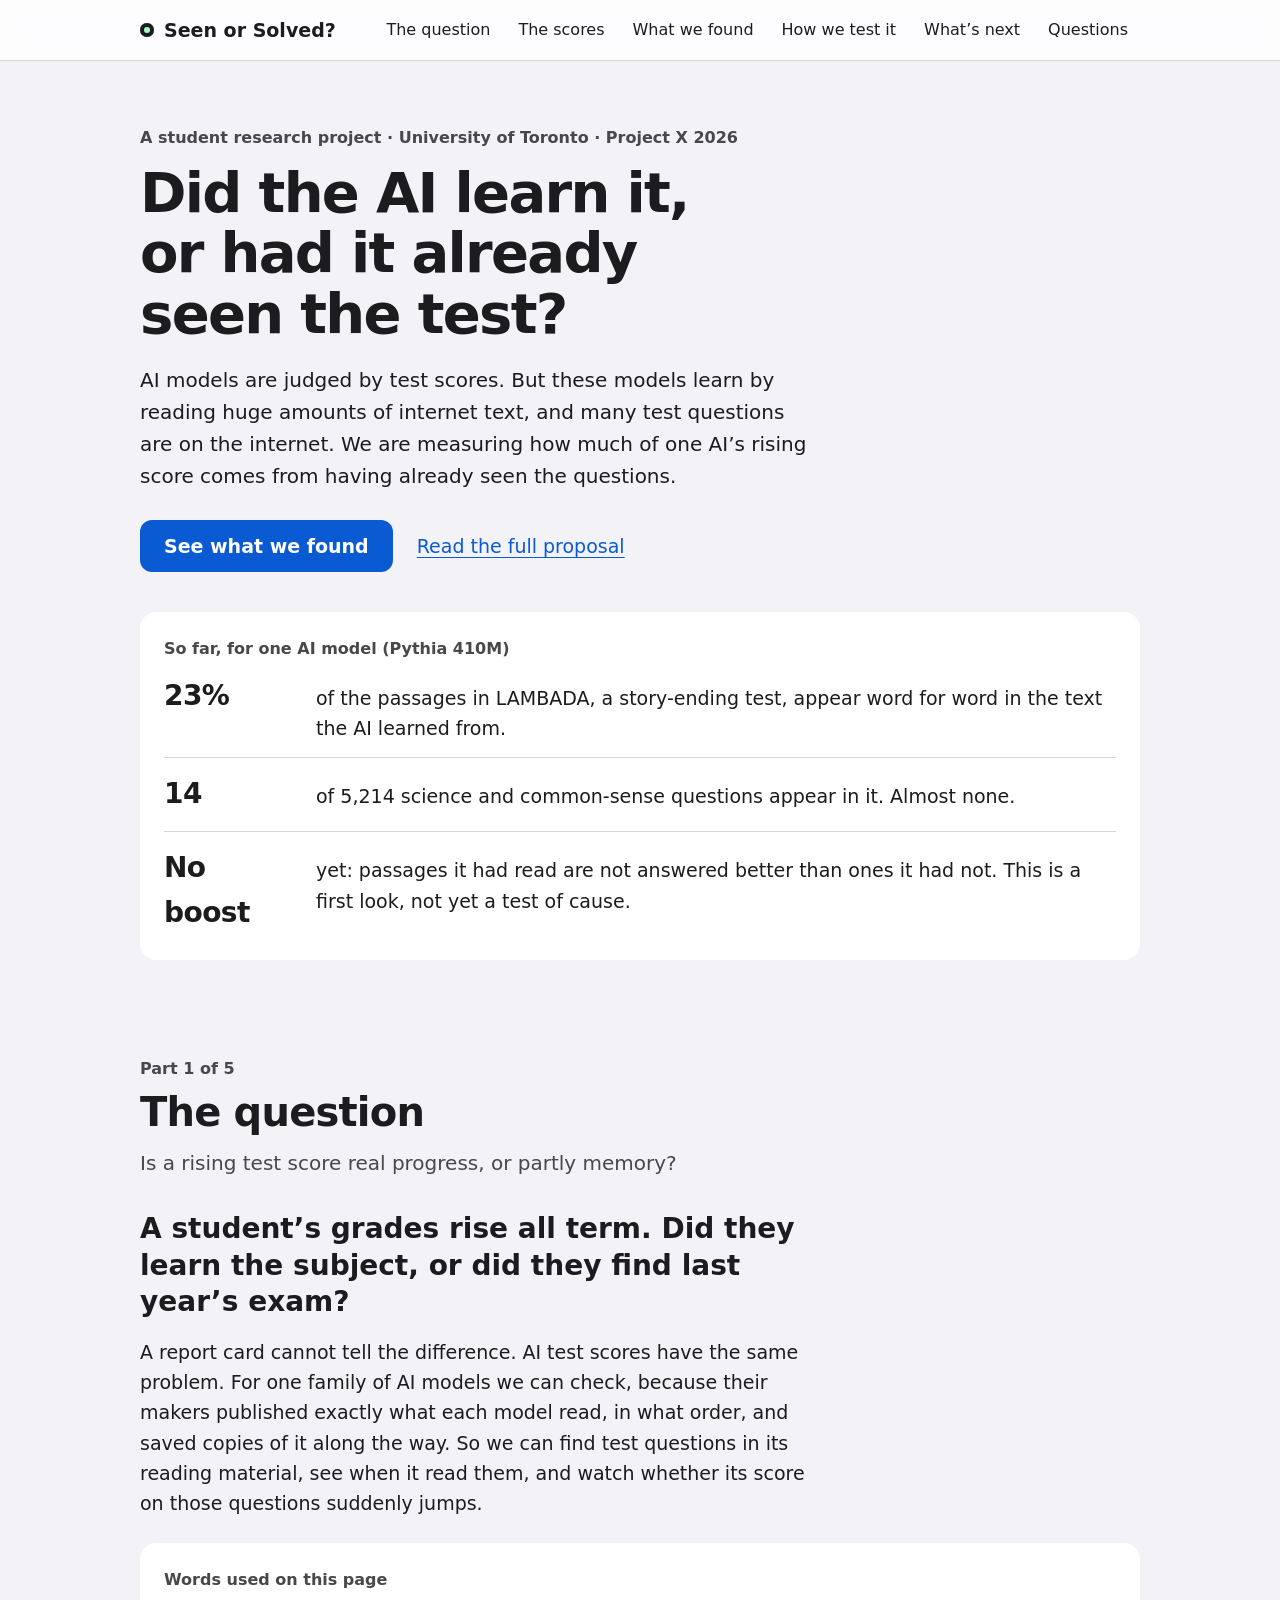
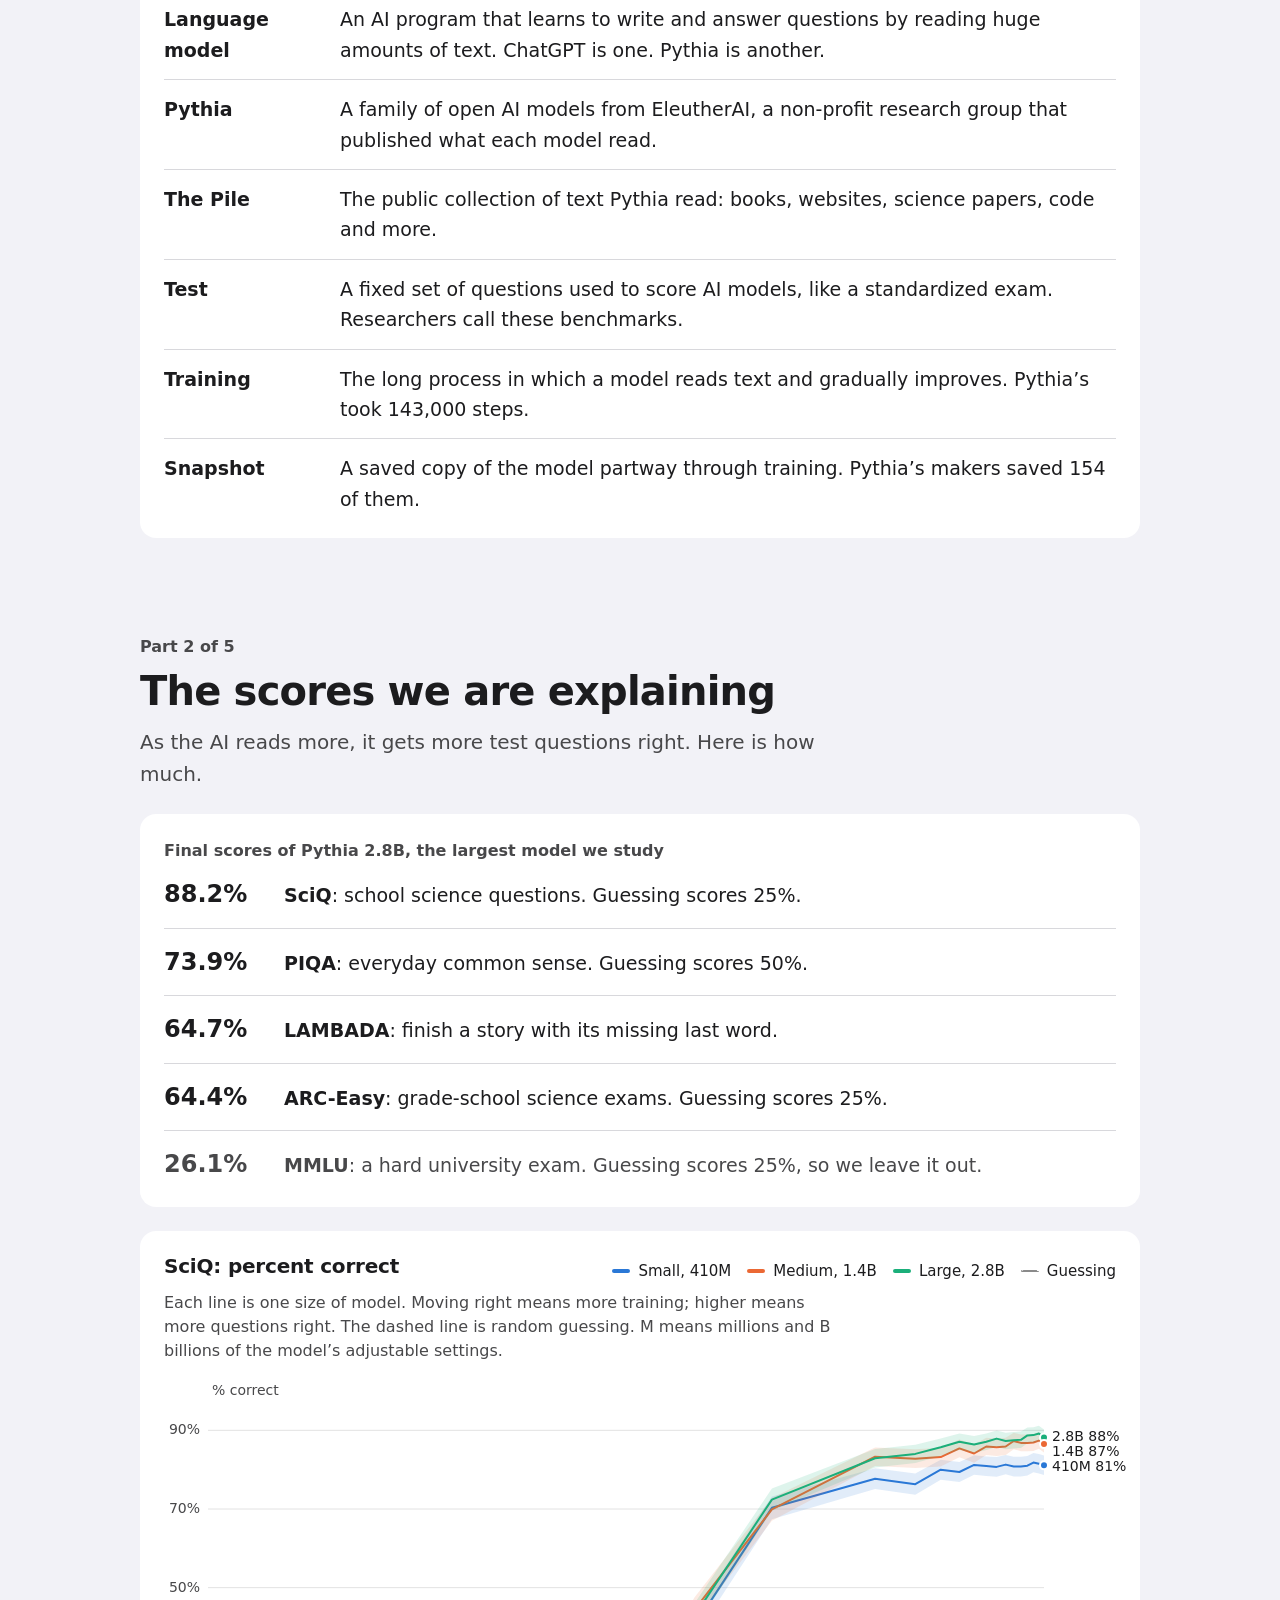
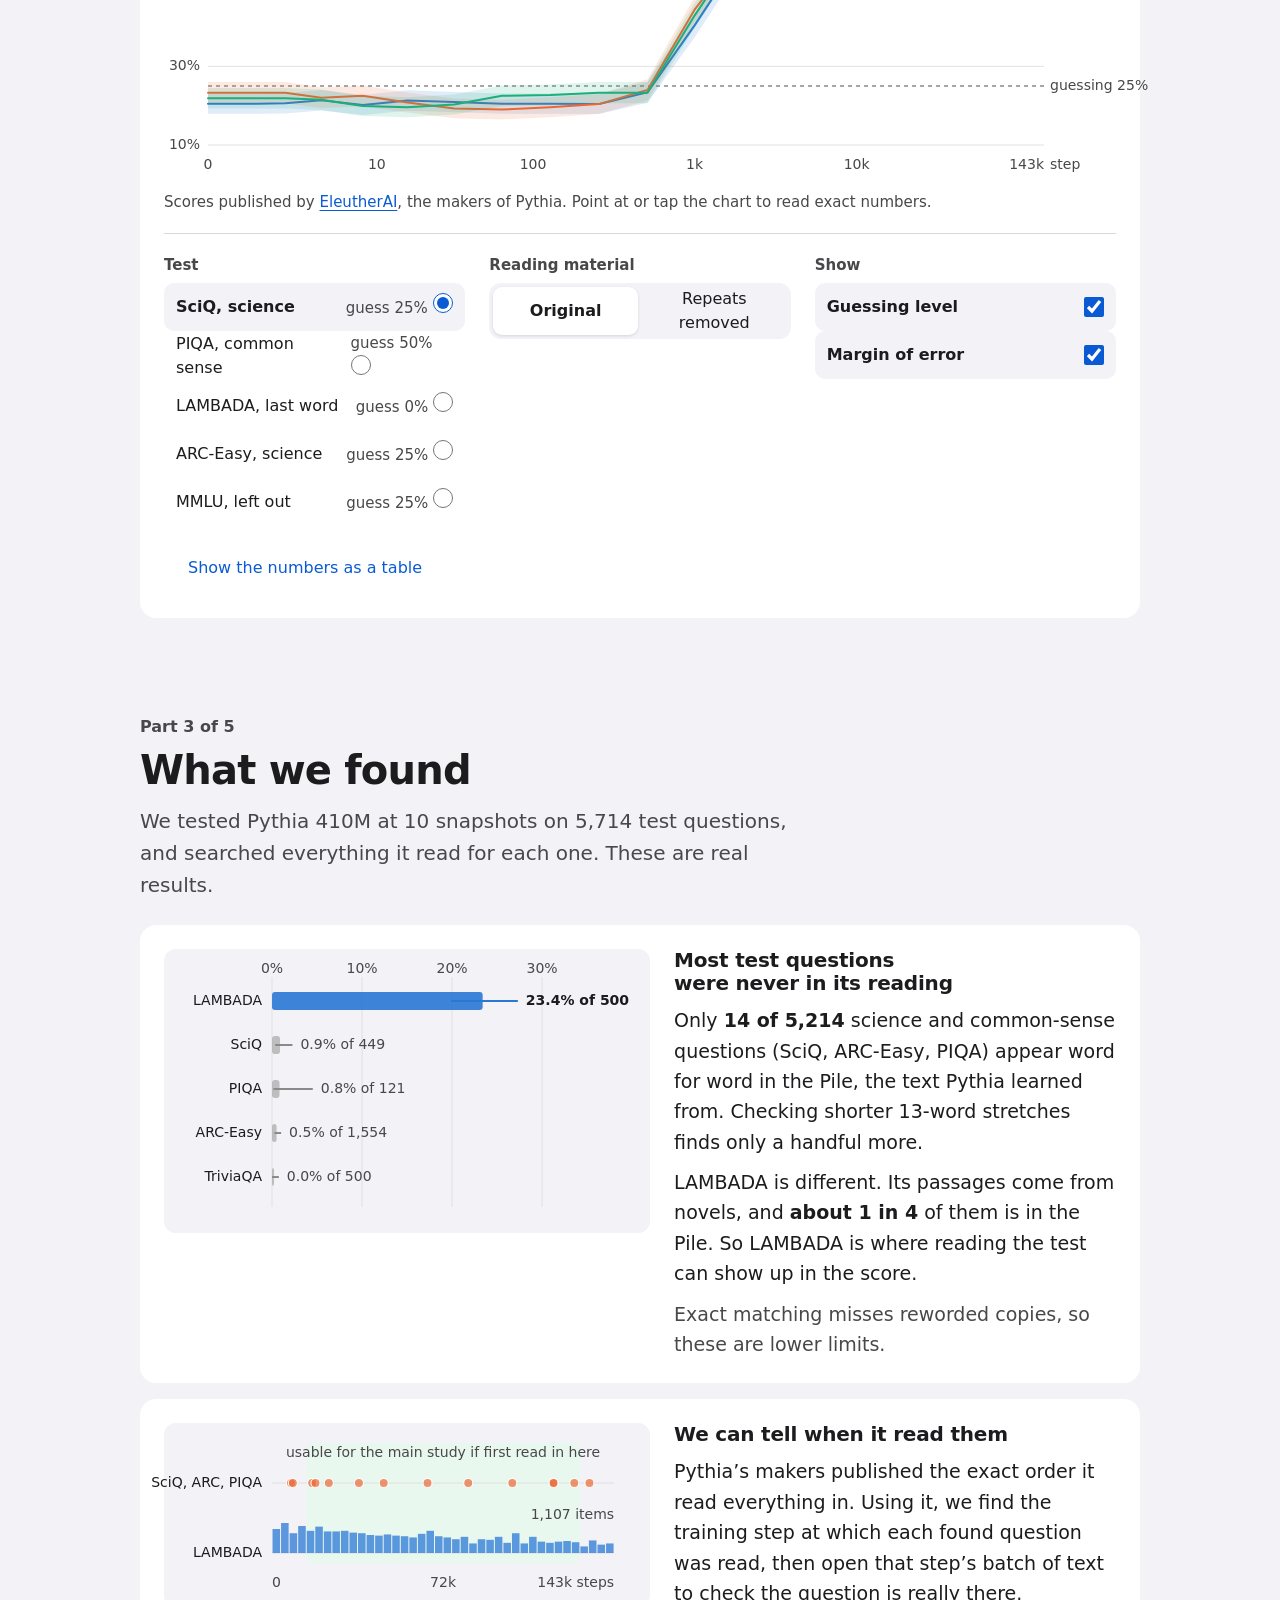
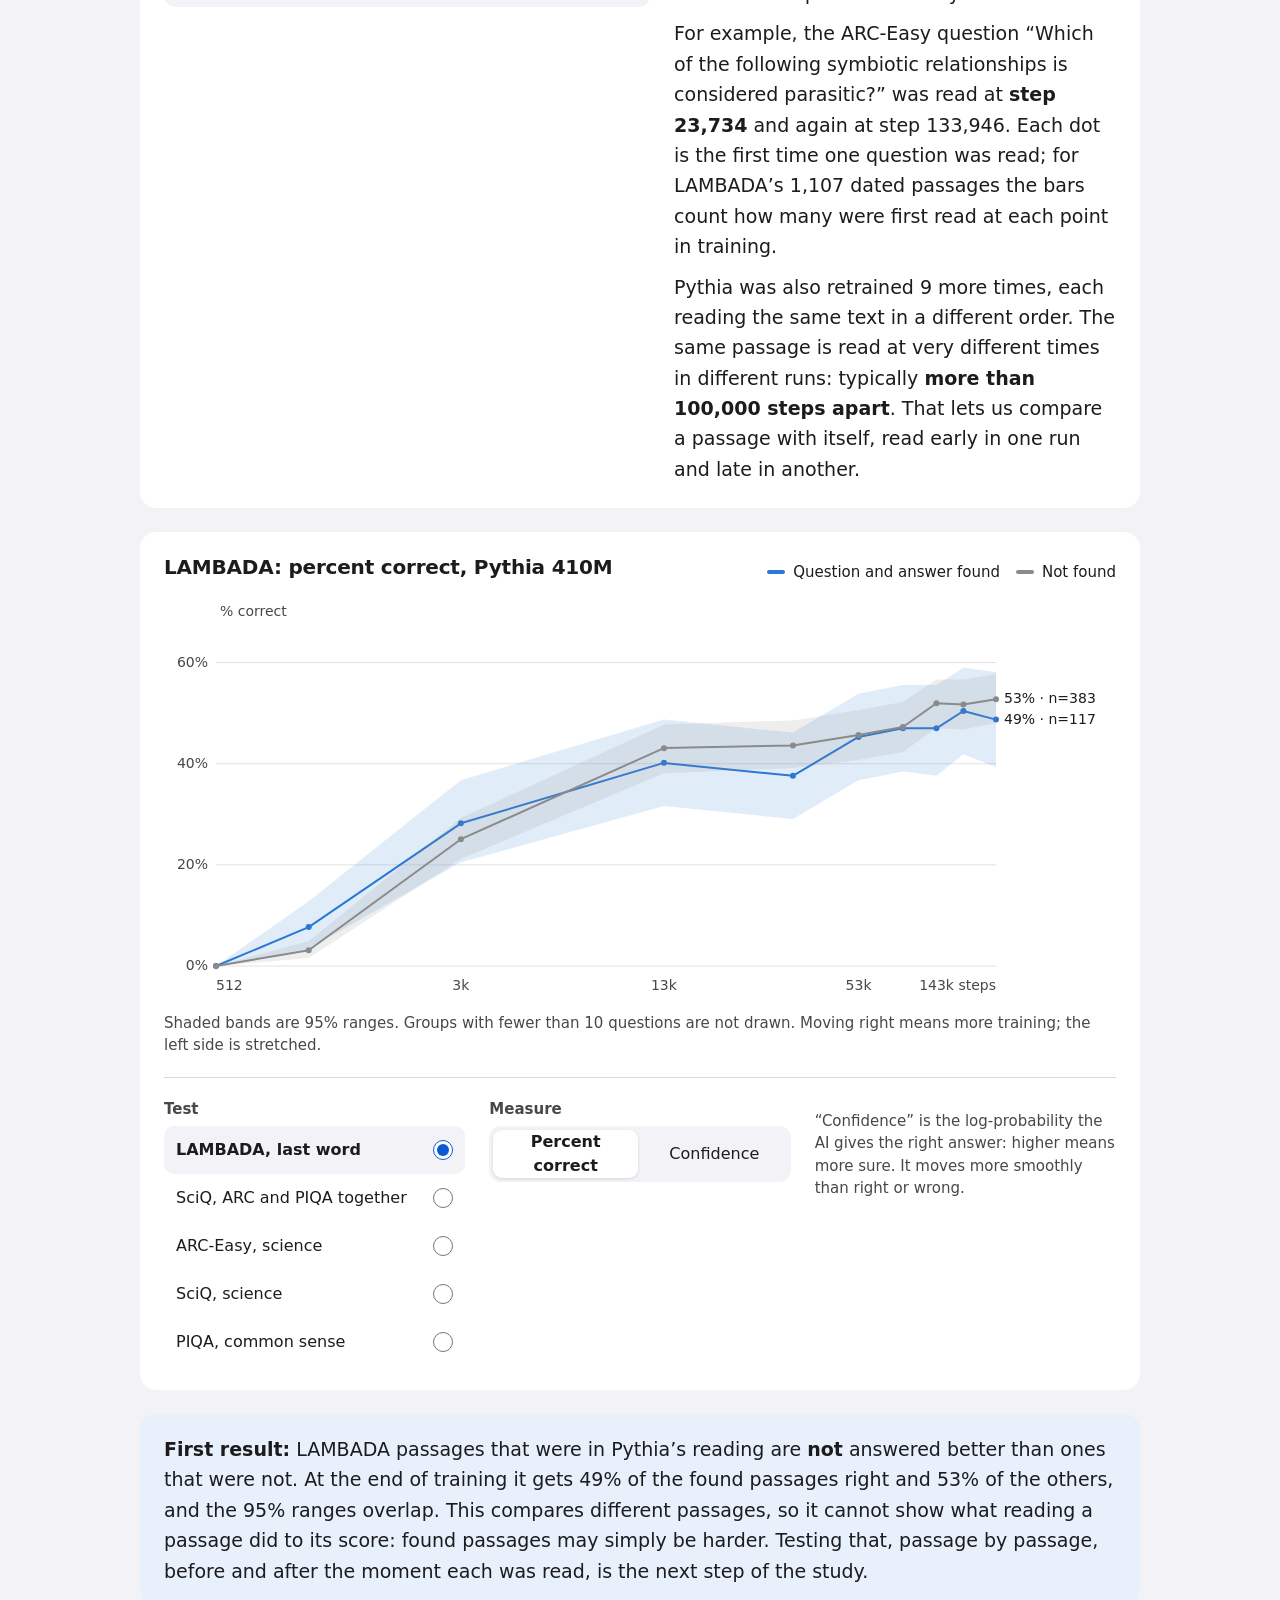
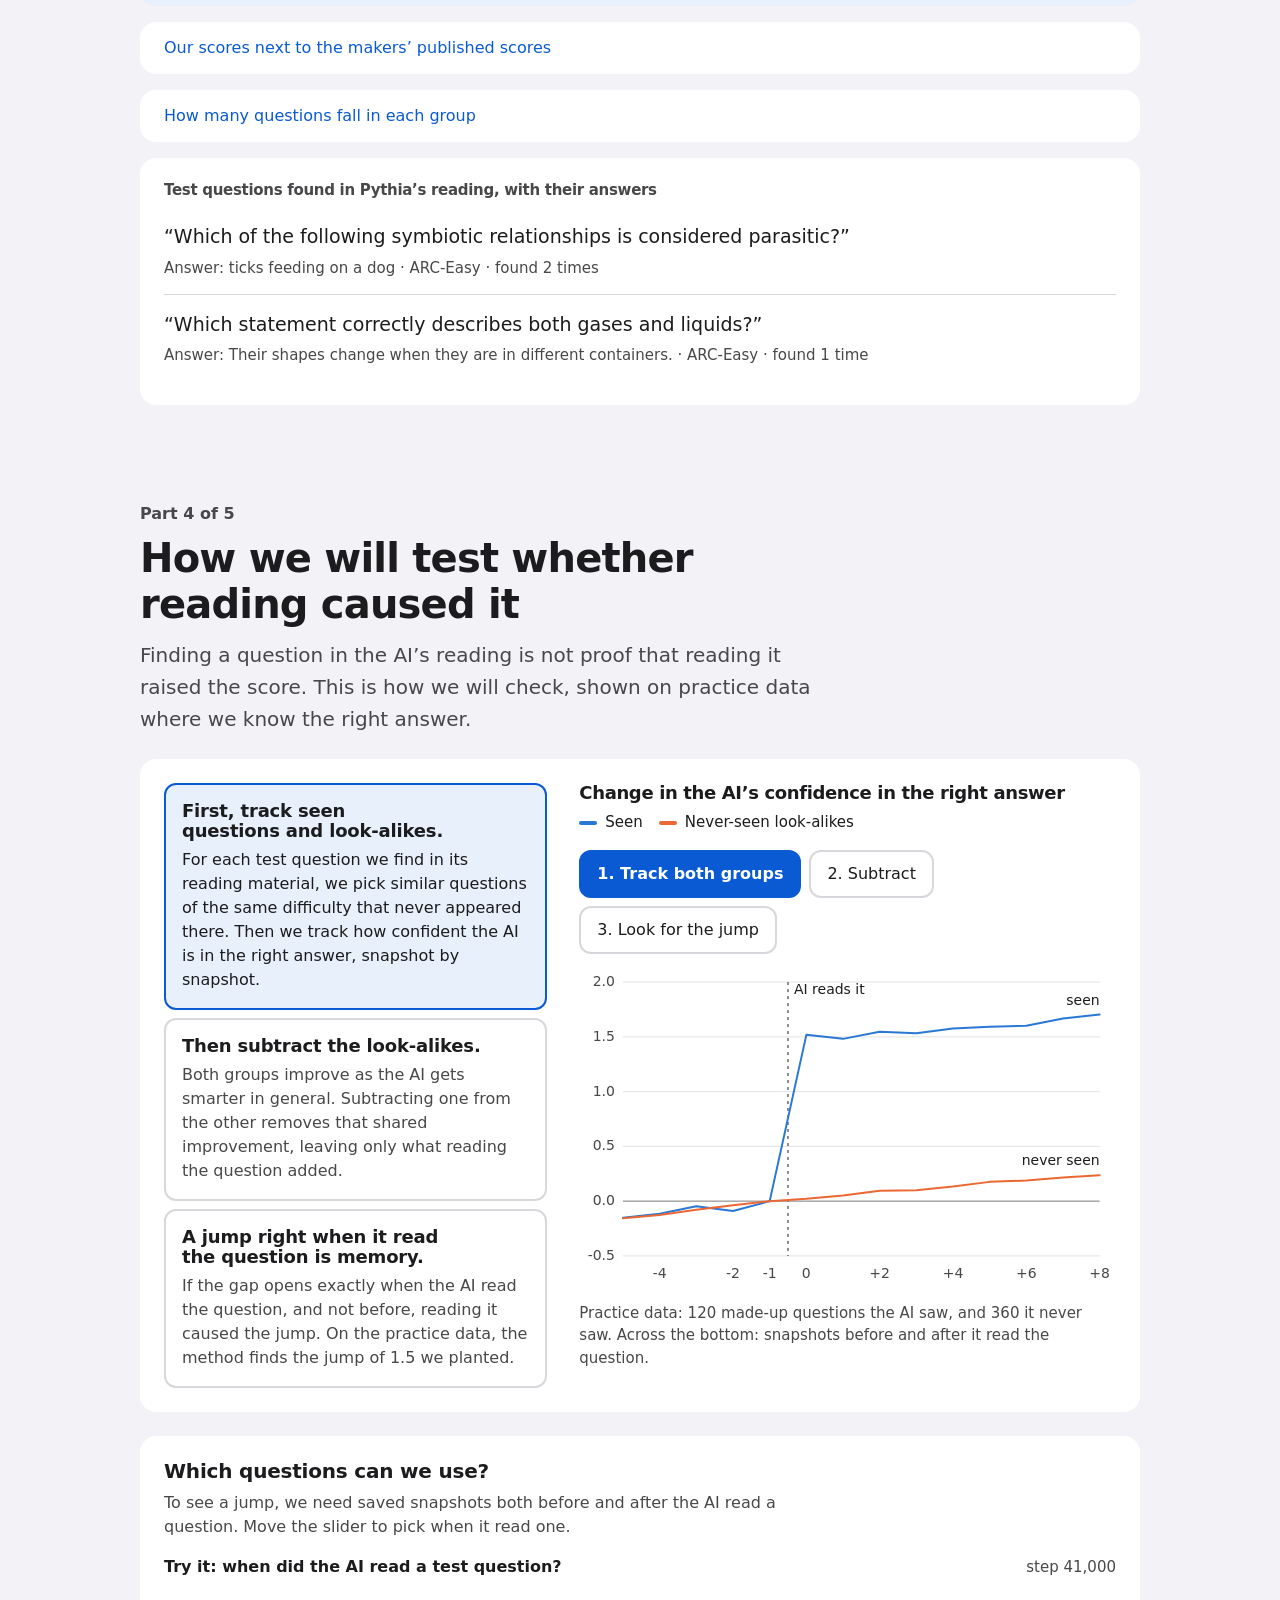
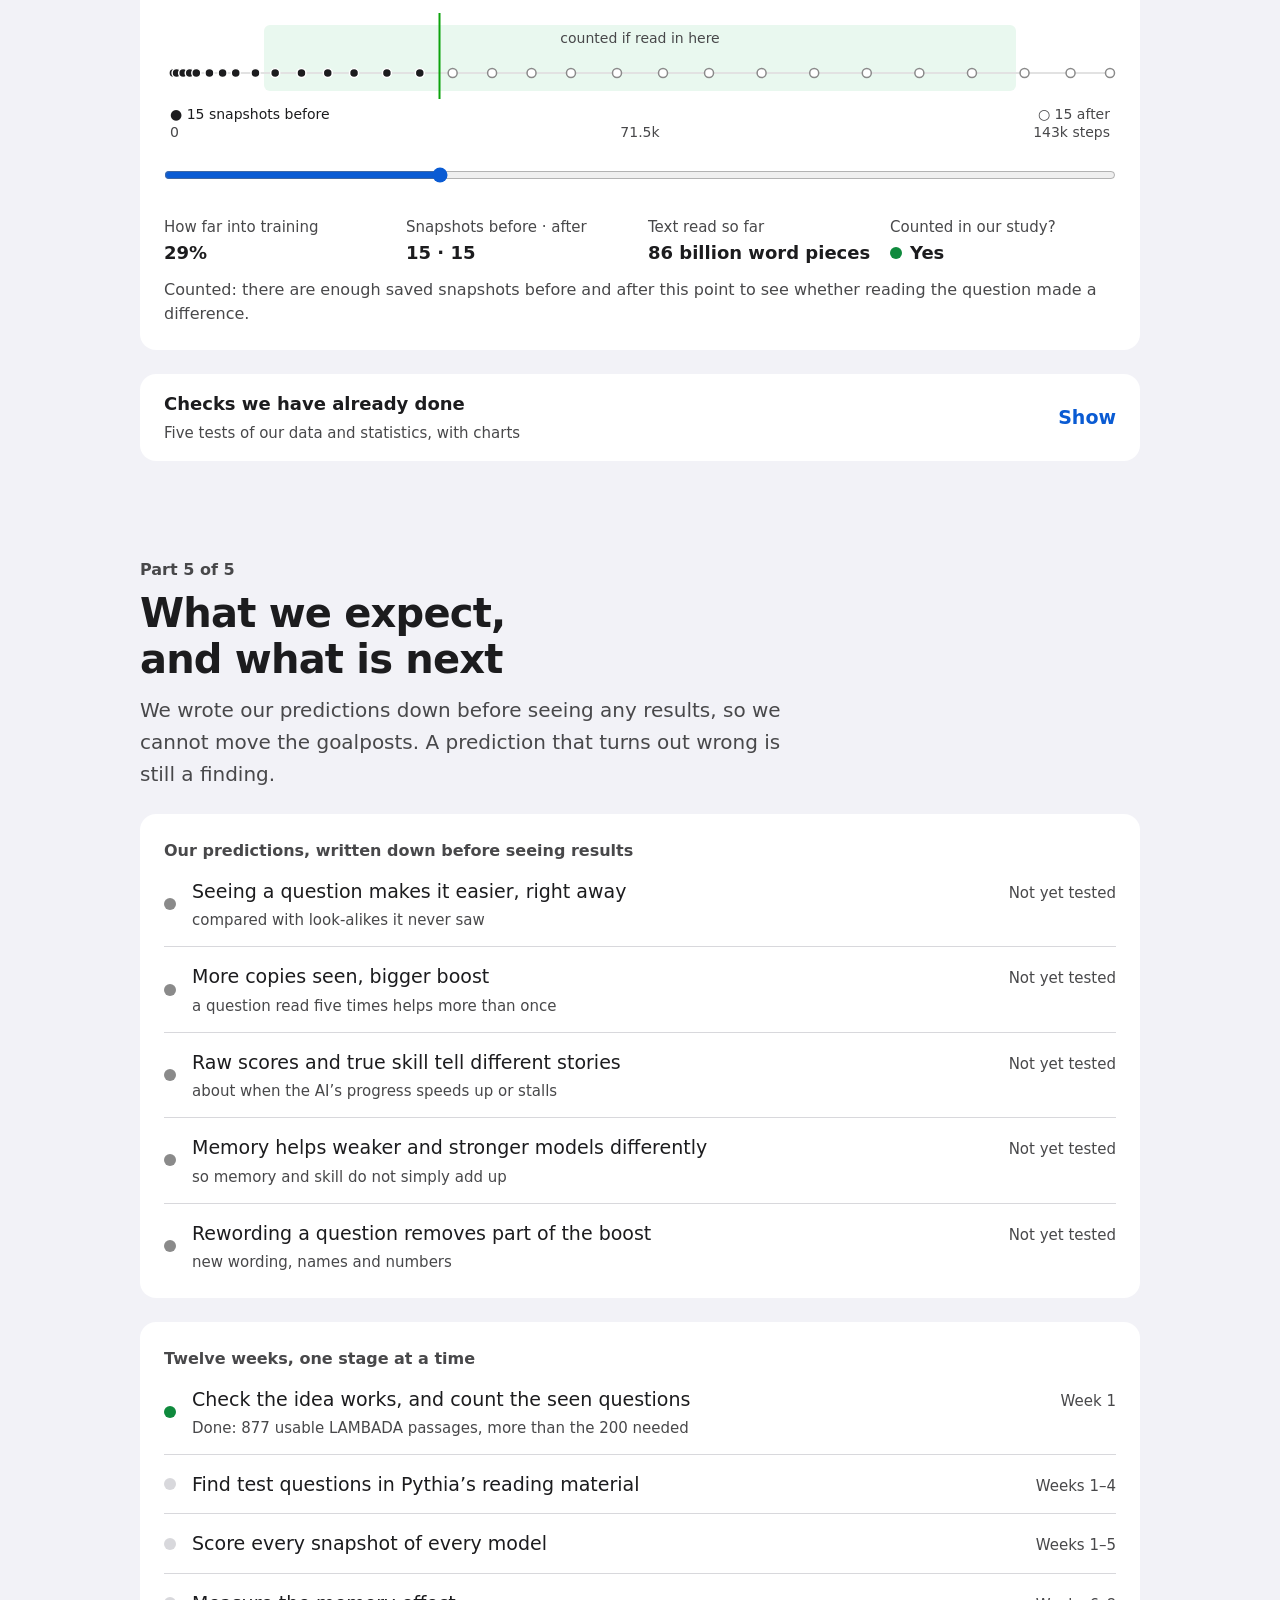
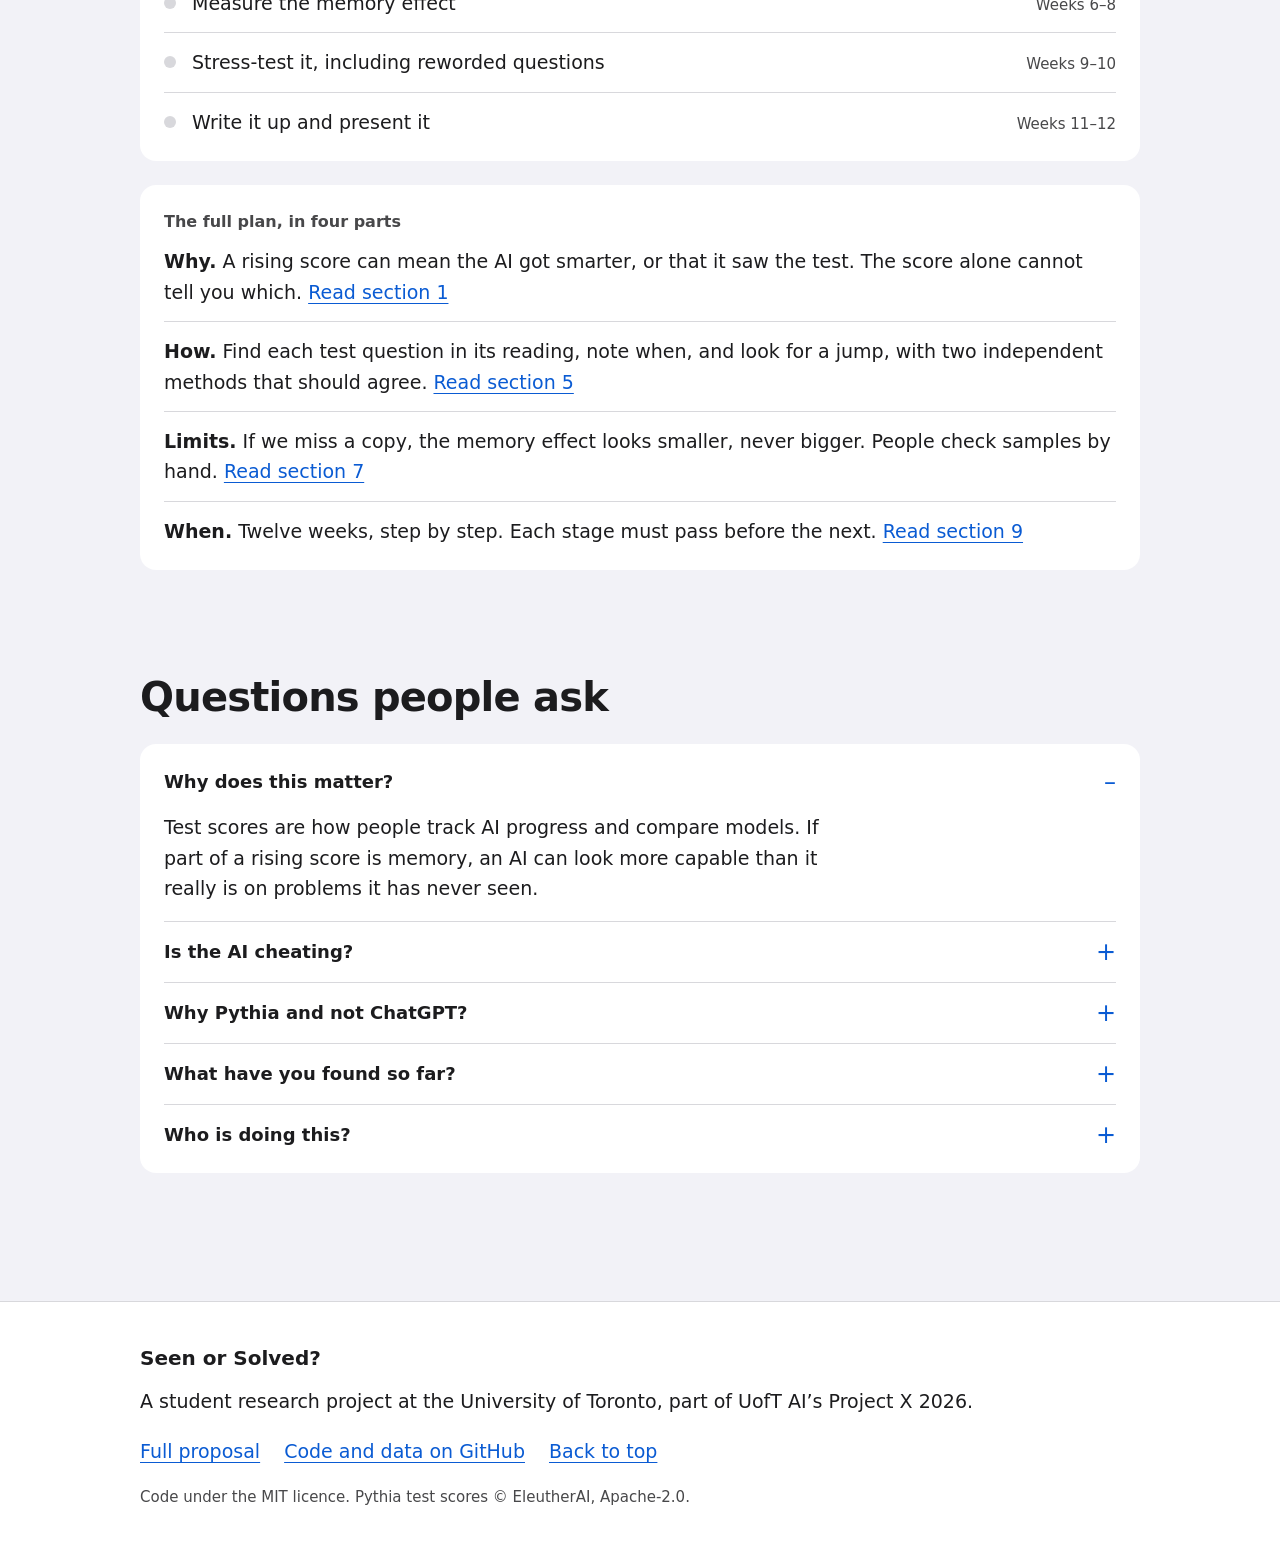
==== commit a9263ca6: "Remodel the website into one flowing, numbered story The page had 11 sections in 11 different layout" ====
--- a/site/index.html
+++ b/site/index.html
@@ -10,29 +10,213 @@
 <meta name="theme-color" content="#ffffff">
 <link rel="icon" href="data:image/svg+xml,%3Csvg xmlns='http://www.w3.org/2000/svg' viewBox='0 0 32 32'%3E%3Ccircle cx='16' cy='16' r='14' fill='%23a1ffcb' stroke='%23232323' stroke-width='6'/%3E%3C/svg%3E">
 <script>document.documentElement.classList.add('js')</script>
-<link rel="preconnect" href="https://api.fontshare.com">
-<link rel="preconnect" href="https://cdn.fontshare.com" crossorigin>
-<link href="https://api.fontshare.com/v2/css?f[]=clash-grotesk@400,500&display=swap" rel="stylesheet">
 <link rel="stylesheet" href="assets/css/site.css">
 </head>
 <body>
 <a class="skip" href="#main">Skip to content</a>
 
-<header class="hero" id="top">
-  <div class="hero__left">
-    <a class="wordmark" href="#top" aria-label="Seen or Solved?, back to top"><span class="wordmark__dot" aria-hidden="true"></span>Seen or Solved?</a>
-    <div class="hero__copy">
-      <h1><span class="line"><span>Seen or solved?</span></span><span class="line"><span>Did the AI learn it?</span></span></h1>
-      <p class="hero__sentence">AI models are judged by test scores. But these models learn by reading huge amounts of internet text, and many test questions are on the internet. We are measuring how much of one AI’s rising score comes from having already seen the questions.</p>
-      <div class="hero__actions">
-        <a class="button" href="#idea">Start with the idea <svg viewBox="0 0 24 24" fill="none" stroke="currentColor" stroke-width="2.5" aria-hidden="true"><path d="M4 12h15M13 6l6 6-6 6"/></svg></a>
-        <a class="link" href="proposal.html">Read the full proposal</a>
-      </div>
-    </div>
+<header class="bar">
+  <div class="bar__in">
+    <a class="bar__brand" href="#top"><span class="bar__dot" aria-hidden="true"></span>Seen or Solved?</a>
+    <nav class="bar__nav" aria-label="Contents">
+      <a href="#idea">The question</a>
+      <a href="#scores">The scores</a>
+      <a href="#pilot">What we found</a>
+      <a href="#method">How we test it</a>
+      <a href="#next">What’s next</a>
+      <a href="#questions">Questions</a>
+    </nav>
   </div>
-  <div class="hero__right">
-    <a class="hero__toplink link" href="https://github.com/Eternal128/ProjectX">Code on GitHub</a>
-    <div class="probe" data-ui>
+</header>
+
+<main id="main">
+  <section class="intro" id="top" aria-labelledby="top-h">
+    <p class="intro__k">A student research project · University of Toronto · Project X 2026</p>
+    <h1 id="top-h">Did the AI learn it, or had it already seen the test?</h1>
+    <p class="intro__lead">AI models are judged by test scores. But these models learn by reading huge amounts of internet text, and many test questions are on the internet. We are measuring how much of one AI’s rising score comes from having already seen the questions.</p>
+    <div class="intro__actions">
+      <a class="button" href="#pilot">See what we found</a>
+      <a class="link" href="proposal.html">Read the full proposal</a>
+    </div>
+    <div class="card facts" aria-label="Findings so far">
+      <p class="card__k">So far, for one AI model (Pythia 410M)</p>
+      <ul class="list">
+        <li class="fact"><span class="fact__n">23%</span><span class="fact__t">of the passages in LAMBADA, a story-ending test, appear word for word in the text the AI learned from.</span></li>
+        <li class="fact"><span class="fact__n">14</span><span class="fact__t">of 5,214 science and common-sense questions appear in it. Almost none.</span></li>
+        <li class="fact"><span class="fact__n">No boost</span><span class="fact__t">yet: passages it had read are not answered better than ones it had not. This is a first look, not yet a test of cause.</span></li>
+      </ul>
+    </div>
+  </section>
+
+  <section class="part" id="idea" aria-labelledby="idea-h">
+    <p class="part__n">Part 1 of 5</p>
+    <h2 id="idea-h" class="part__h">The question</h2>
+    <p class="part__lead">Is a rising test score real progress, or partly memory?</p>
+    <p class="part__statement">A student’s grades rise all term. Did they learn the subject, or did they find last year’s exam?</p>
+    <p class="part__p">A report card cannot tell the difference. AI test scores have the same problem. For one family of AI models we can check, because their makers published exactly what each model read, in what order, and saved copies of it along the way. So we can find test questions in its reading material, see when it read them, and watch whether its score on those questions suddenly jumps.</p>
+    <div class="card">
+      <p class="card__k">Words used on this page</p>
+      <dl class="list terms">
+        <div><dt>Language model</dt><dd>An AI program that learns to write and answer questions by reading huge amounts of text. ChatGPT is one. Pythia is another.</dd></div>
+        <div><dt>Pythia</dt><dd>A family of open AI models from EleutherAI, a non-profit research group that published what each model read.</dd></div>
+        <div><dt>The Pile</dt><dd>The public collection of text Pythia read: books, websites, science papers, code and more.</dd></div>
+        <div><dt>Test</dt><dd>A fixed set of questions used to score AI models, like a standardized exam. Researchers call these benchmarks.</dd></div>
+        <div><dt>Training</dt><dd>The long process in which a model reads text and gradually improves. Pythia’s took 143,000 steps.</dd></div>
+        <div><dt>Snapshot</dt><dd>A saved copy of the model partway through training. Pythia’s makers saved 154 of them.</dd></div>
+      </dl>
+    </div>
+  </section>
+
+  <section class="part" id="scores" aria-labelledby="scores-h">
+    <p class="part__n">Part 2 of 5</p>
+    <h2 id="scores-h" class="part__h">The scores we are explaining</h2>
+    <p class="part__lead">As the AI reads more, it gets more test questions right. Here is how much.</p>
+    <div class="card">
+      <p class="card__k">Final scores of Pythia 2.8B, the largest model we study</p>
+      <ul class="list scores">
+        <li><span class="scores__n">88.2%</span><span><b>SciQ</b>: school science questions. Guessing scores 25%.</span></li>
+        <li><span class="scores__n">73.9%</span><span><b>PIQA</b>: everyday common sense. Guessing scores 50%.</span></li>
+        <li><span class="scores__n">64.7%</span><span><b>LAMBADA</b>: finish a story with its missing last word.</span></li>
+        <li><span class="scores__n">64.4%</span><span><b>ARC-Easy</b>: grade-school science exams. Guessing scores 25%.</span></li>
+        <li class="scores__out"><span class="scores__n">26.1%</span><span><b>MMLU</b>: a hard university exam. Guessing scores 25%, so we leave it out.</span></li>
+      </ul>
+    </div>
+    <div class="card" data-ui>
+      <div class="card__head">
+        <h3 id="curve-title" class="card__title">SciQ: percent correct</h3>
+        <div class="legend" id="curve-legend"></div>
+      </div>
+      <p class="card__help">Each line is one size of model. Moving right means more training; higher means more questions right. The dashed line is random guessing. M means millions and B billions of the model’s adjustable settings.</p>
+      <div class="chart" id="curve-chart" role="img" aria-labelledby="curve-title"></div>
+      <p class="panel__source">Scores published by <a class="link" href="https://github.com/EleutherAI/pythia/tree/a19eecb807ec2c79a39ebf18108816e6ffffc1d5/evals/pythia-v1">EleutherAI</a>, the makers of Pythia. Point at or tap the chart to read exact numbers.</p>
+      <form class="controls" id="curve-controls" aria-label="Chart options">
+          <fieldset class="ctl-group">
+            <legend>Test</legend>
+            <label class="ctl-row"><span>SciQ, science</span><span><span class="chance">guess 25%</span> <input type="radio" name="bench" value="sciq" checked></span></label>
+            <label class="ctl-row"><span>PIQA, common sense</span><span><span class="chance">guess 50%</span> <input type="radio" name="bench" value="piqa"></span></label>
+            <label class="ctl-row"><span>LAMBADA, last word</span><span><span class="chance">guess 0%</span> <input type="radio" name="bench" value="lambada"></span></label>
+            <label class="ctl-row"><span>ARC-Easy, science</span><span><span class="chance">guess 25%</span> <input type="radio" name="bench" value="arc_easy"></span></label>
+            <label class="ctl-row"><span>MMLU, left out</span><span><span class="chance">guess 25%</span> <input type="radio" name="bench" value="mmlu"></span></label>
+          </fieldset>
+          <fieldset class="ctl-group">
+            <legend>Reading material</legend>
+            <div class="seg">
+              <label><input type="radio" name="data" value="standard" checked>Original</label>
+              <label><input type="radio" name="data" value="deduped">Repeats removed</label>
+            </div>
+          </fieldset>
+          <fieldset class="ctl-group">
+            <legend>Show</legend>
+            <label class="ctl-row"><span>Guessing level</span><input type="checkbox" name="chance" checked></label>
+            <label class="ctl-row"><span>Margin of error</span><input type="checkbox" name="band" checked></label>
+          </fieldset>
+        </form>
+      <details class="table-view"><summary>Show the numbers as a table</summary><div class="scroll" id="curve-table"></div></details>
+    </div>
+  </section>
+
+  <section class="part" id="pilot" aria-labelledby="pilot-h" hidden>
+    <p class="part__n">Part 3 of 5</p>
+    <h2 id="pilot-h" class="part__h">What we found</h2>
+    <p class="part__lead">We tested Pythia 410M at 10 snapshots on 5,714 test questions, and searched everything it read for each one. These are real results.</p>
+    <div class="stack">
+<article class="proof">
+          <div class="proof__panel" data-ui><div class="chart" id="cov-chart" role="img" aria-label="Share of each test found word for word in Pythia's reading material, with 95% ranges."></div></div>
+          <div>
+            <h3>Most test questions were never in its reading</h3>
+            <p>Only <b>14 of 5,214</b> science and common-sense questions (SciQ, ARC-Easy, PIQA) appear word for word in the Pile, the text Pythia learned from. Checking shorter 13-word stretches finds only a handful more.</p>
+            <p>LAMBADA is different. Its passages come from novels, and <b>about 1 in 4</b> of them is in the Pile. So LAMBADA is where reading the test can show up in the score.</p>
+            <p class="soft">Exact matching misses reworded copies, so these are lower limits.</p>
+          </div>
+        </article>
+<article class="proof">
+          <div class="proof__panel" data-ui><div class="chart" id="dates-chart" role="img" aria-label="Training step at which Pythia first read each found test item."></div></div>
+          <div>
+            <h3>We can tell when it read them</h3>
+            <p>Pythia’s makers published the exact order it read everything in. Using it, we find the training step at which each found question was read, then open that step’s batch of text to check the question is really there.</p>
+            <p>For example, the ARC-Easy question “Which of the following symbiotic relationships is considered parasitic?” was read at <b>step 23,734</b> and again at step 133,946. Each dot is the first time one question was read; for LAMBADA’s 1,107 dated passages the bars count how many were first read at each point in training.</p>
+            <p>Pythia was also retrained 9 more times, each reading the same text in a different order. The same passage is read at very different times in different runs: typically <b>more than 100,000 steps apart</b>. That lets us compare a passage with itself, read early in one run and late in another.</p>
+          </div>
+        </article>
+    </div>
+    <div class="card" data-ui>
+        <div>
+          <div class="card__head">
+            <h3 id="pilot-title" class="card__title">Percent correct</h3>
+            <div class="legend" id="pilot-legend"></div>
+          </div>
+          <div class="chart" id="pilot-chart" role="img" aria-labelledby="pilot-title"></div>
+          <p class="panel__source">Shaded bands are 95% ranges. Groups with fewer than 10 questions are not drawn. Moving right means more training; the left side is stretched.</p>
+        </div>
+        <form class="controls" id="pilot-controls" aria-label="Chart options">
+          <fieldset class="ctl-group">
+            <legend>Test</legend>
+            <label class="ctl-row"><span>LAMBADA, last word</span><input type="radio" name="pbench" value="lambada" checked></label>
+            <label class="ctl-row"><span>SciQ, ARC and PIQA together</span><input type="radio" name="pbench" value="all"></label>
+            <label class="ctl-row"><span>ARC-Easy, science</span><input type="radio" name="pbench" value="arc_easy"></label>
+            <label class="ctl-row"><span>SciQ, science</span><input type="radio" name="pbench" value="sciq"></label>
+            <label class="ctl-row"><span>PIQA, common sense</span><input type="radio" name="pbench" value="piqa"></label>
+          </fieldset>
+          <fieldset class="ctl-group">
+            <legend>Measure</legend>
+            <div class="seg">
+              <label><input type="radio" name="pmeasure" value="acc" checked>Percent correct</label>
+              <label><input type="radio" name="pmeasure" value="logp">Confidence</label>
+            </div>
+          </fieldset>
+          <p class="pilot__note">“Confidence” is the log-probability the AI gives the right answer: higher means more sure. It moves more smoothly than right or wrong.</p>
+        </form>
+      </div>
+    <div class="note"><p><b>First result:</b> LAMBADA passages that were in Pythia’s reading are <b>not</b> answered better than ones that were not. At the end of training it gets 49% of the found passages right and 53% of the others, and the 95% ranges overlap. This compares different passages, so it cannot show what reading a passage did to its score: found passages may simply be harder. Testing that, passage by passage, before and after the moment each was read, is the next step of the study.</p></div>
+    <details class="table-view"><summary>Our scores next to the makers’ published scores</summary><div class="scroll" id="pilot-check"></div></details>
+      <details class="table-view"><summary>How many questions fall in each group</summary><div class="scroll" id="pilot-counts"></div></details>
+      <div class="pilot__examples" hidden>
+        <h3 class="ctl-heading">Test questions found in Pythia’s reading, with their answers</h3>
+        <ul id="pilot-examples"></ul>
+      </div>
+  </section>
+
+  <section class="part" id="method" aria-labelledby="method-h">
+    <p class="part__n">Part 4 of 5</p>
+    <h2 id="method-h" class="part__h">How we will test whether reading caused it</h2>
+    <p class="part__lead">Finding a question in the AI’s reading is not proof that reading it raised the score. This is how we will check, shown on practice data where we know the right answer.</p>
+    <div class="card" data-ui>
+      <div class="method">
+        <div class="method__steps">
+        <div class="how__step is-active" data-state="0">
+          <h3>First, track seen questions and look-alikes.</h3>
+          <p>For each test question we find in its reading material, we pick similar questions of the same difficulty that never appeared there. Then we track how confident the AI is in the right answer, snapshot by snapshot.</p>
+        </div>
+        <div class="how__step" data-state="1">
+          <h3>Then subtract the look-alikes.</h3>
+          <p>Both groups improve as the AI gets smarter in general. Subtracting one from the other removes that shared improvement, leaving only what reading the question added.</p>
+        </div>
+        <div class="how__step" data-state="2">
+          <h3>A jump right when it read the question is memory.</h3>
+          <p>If the gap opens exactly when the AI read the question, and not before, reading it caused the jump. On the practice data, the method finds the jump of 1.5 we planted.</p>
+        </div>
+</div>
+        <div class="method__chart">
+<div>
+          <div class="panel__caption">
+            <h3 id="stage-title">Change in the AI’s confidence in the right answer</h3>
+            <div class="legend" id="stage-legend"></div>
+          </div>
+          <div class="stage-nav" role="group" aria-label="Choose a step">
+            <button type="button" data-state="0" aria-pressed="true">1. Track both groups</button>
+            <button type="button" data-state="1" aria-pressed="false">2. Subtract</button>
+            <button type="button" data-state="2" aria-pressed="false">3. Look for the jump</button>
+          </div>
+          <div class="chart" id="stage-chart" role="img" aria-labelledby="stage-title"></div>
+          <p class="panel__source">Practice data: 120 made-up questions the AI saw, and 360 it never saw. Across the bottom: snapshots before and after it read the question.</p>
+        </div>
+        </div>
+      </div>
+    </div>
+    <div class="card" data-ui>
+      <h3 class="card__title">Which questions can we use?</h3>
+      <p class="card__help">To see a jump, we need saved snapshots both before and after the AI read a question. Move the slider to pick when it read one.</p>
+<div class="probe">
       <div class="probe__head">
         <p class="probe__title">Try it: when did the AI read a test question?</p>
         <p class="ui-label">step <span class="num" id="p-step-head">41,000</span></p>
@@ -48,187 +232,11 @@
       </dl>
       <p class="probe__note" id="p-note">Counted: there are enough saved snapshots before and after this point to see whether reading the question made a difference.</p>
     </div>
-  </div>
-</header>
-
-<main id="main">
-
-  <section class="idea grid" id="idea" aria-labelledby="idea-h">
-    <div class="idea__text">
-      <h2 id="idea-h" class="section-h" data-reveal>The idea in a minute</h2>
-      <p class="idea__statement" data-reveal style="--d:1">A student’s grades rise all term. Did they learn the subject, or did they find last year’s exam?</p>
-      <p class="idea__body" data-reveal style="--d:2">A report card cannot tell the difference. AI test scores have the same problem. For one family of AI models we can check, because their makers published exactly what each model read, in what order, and saved copies of it along the way. So we can find test questions in its reading material, see when it read them, and watch whether its score on those questions suddenly jumps.</p>
-    </div>
-    <dl class="glossary" data-reveal style="--d:2" aria-label="Words used on this page">
-      <div><dt>Language model</dt><dd>An AI program that learns to write and answer questions by reading huge amounts of text. ChatGPT is one. Pythia is another.</dd></div>
-      <div><dt>Pythia</dt><dd>A family of open AI models from EleutherAI, a non-profit research group that published what each model read.</dd></div>
-      <div><dt>The Pile</dt><dd>The public collection of text Pythia read: books, websites, science papers, code and more.</dd></div>
-      <div><dt>Test</dt><dd>A fixed set of questions used to score AI models, like a standardized exam. Researchers call these benchmarks.</dd></div>
-      <div><dt>Training</dt><dd>The long process in which a model reads text and gradually improves. Pythia’s took 143,000 steps.</dd></div>
-      <div><dt>Snapshot</dt><dd>A saved copy of the model partway through training. Pythia’s makers saved 154 of them.</dd></div>
-    </dl>
-  </section>
-
-  <section class="ledger grid" aria-labelledby="ledger-h">
-    <div class="ledger__intro">
-      <h2 id="ledger-h" class="ledger__h" data-reveal><span>How the largest model</span><span>we study scores</span></h2>
-      <p class="ledger__note" data-reveal style="--d:1">Percent of questions answered correctly by Pythia 2.8B, the largest of the six models we study, once training finished. Each line also says what random guessing would score.</p>
-    </div>
-    <div class="ledger__rows" data-reveal style="--d:2">
-      <div class="ledger__row"><span class="ledger__whole">88</span><span class="ledger__dec">.2</span><p class="ledger__cap"><b>SciQ</b>: school science questions. Guessing scores 25.</p></div>
-      <div class="ledger__row"><span class="ledger__whole">73</span><span class="ledger__dec">.9</span><p class="ledger__cap"><b>PIQA</b>: everyday common sense. Guessing scores 50.</p></div>
-      <div class="ledger__row"><span class="ledger__whole">64</span><span class="ledger__dec">.7</span><p class="ledger__cap"><b>LAMBADA</b>: finish a story with its missing last word.</p></div>
-      <div class="ledger__row"><span class="ledger__whole">64</span><span class="ledger__dec">.4</span><p class="ledger__cap"><b>ARC-Easy</b>: grade-school science exams. Guessing scores 25.</p></div>
-      <div class="ledger__row ledger__row--out"><span class="ledger__whole">26</span><span class="ledger__dec">.1</span><p class="ledger__cap"><b>MMLU</b>: a hard university-level exam. Guessing scores 25, so we leave it out.</p></div>
-    </div>
-  </section>
-
-  <section class="show" id="scores" aria-labelledby="show-h">
-    <div class="show__inner">
-      <h2 id="show-h" class="section-h" data-reveal>How the scores grow during training</h2>
-      <p class="section-p" data-reveal style="--d:1">Each line is one size of model. Moving right means more training; higher means more questions right. The dashed line is what random guessing scores. Sizes are in parameters, the model’s adjustable settings: M is millions, B is billions. The left side is stretched so you can see the very start of training.</p>
-      <div class="panel" data-ui data-reveal style="--d:2">
-        <div class="panel__demo">
-          <div class="panel__caption">
-            <h3 id="curve-title">SciQ: percent correct</h3>
-            <div class="legend" id="curve-legend"></div>
-          </div>
-          <div class="chart" id="curve-chart" role="img" aria-labelledby="curve-title"></div>
-          <p class="panel__source">Scores published by <a class="link" href="https://github.com/EleutherAI/pythia/tree/a19eecb807ec2c79a39ebf18108816e6ffffc1d5/evals/pythia-v1">EleutherAI</a>, the makers of Pythia.</p>
-        </div>
-        <form class="panel__controls" id="curve-controls" aria-label="Chart options">
-          <fieldset class="ctl-group">
-            <legend>Test</legend>
-            <label class="ctl-row"><span>SciQ, science</span><span><span class="chance">guess 25%</span> <input type="radio" name="bench" value="sciq" checked></span></label>
-            <label class="ctl-row"><span>PIQA, common sense</span><span><span class="chance">guess 50%</span> <input type="radio" name="bench" value="piqa"></span></label>
-            <label class="ctl-row"><span>LAMBADA, last word</span><span><span class="chance">guess 0%</span> <input type="radio" name="bench" value="lambada"></span></label>
-            <label class="ctl-row"><span>ARC-Easy, science</span><span><span class="chance">guess 25%</span> <input type="radio" name="bench" value="arc_easy"></span></label>
-            <label class="ctl-row"><span>MMLU, left out</span><span><span class="chance">guess 25%</span> <input type="radio" name="bench" value="mmlu"></span></label>
-          </fieldset>
-          <fieldset class="ctl-group">
-            <legend>Reading material</legend>
-            <div class="seg">
-              <label><input type="radio" name="data" value="standard" checked>Original</label>
-              <label><input type="radio" name="data" value="deduped">Repeats removed</label>
-            </div>
-          </fieldset>
-          <fieldset class="ctl-group">
-            <legend>Show</legend>
-            <label class="ctl-row"><span>Guessing level</span><input type="checkbox" name="chance" checked></label>
-            <label class="ctl-row"><span>Margin of error</span><input type="checkbox" name="band" checked></label>
-          </fieldset>
-        </form>
-      </div>
-      <p class="show__start">Choose a test, then hover over or tap the chart to read exact numbers.</p>
-      <details class="table-view"><summary>Show the numbers as a table</summary><div class="scroll" id="curve-table"></div></details>
-    </div>
-  </section>
-
-  <section class="show pilot" id="pilot" aria-labelledby="pilot-h" hidden>
-    <div class="show__inner">
-      <h2 id="pilot-h" class="section-h" data-reveal>First real measurements</h2>
-      <p class="section-p" data-reveal style="--d:1">We tested the smallest model we study, Pythia 410M, at 10 snapshots from early to late training, on 5,714 test questions. We also searched everything it read for every one of those questions. These are real results, not practice data.</p>
-
-      <div class="proofs__list pilot__facts">
-        <article class="proof" data-reveal>
-          <div class="proof__panel" data-ui><div class="chart" id="cov-chart" role="img" aria-label="Share of each test found word for word in Pythia's reading material, with 95% ranges."></div></div>
-          <div>
-            <h3>Most test questions were never in its reading</h3>
-            <p>Only <b>14 of 5,214</b> science and common-sense questions (SciQ, ARC-Easy, PIQA) appear word for word in the Pile, the text Pythia learned from. Checking shorter 13-word stretches finds only a handful more.</p>
-            <p>LAMBADA is different. Its passages come from novels, and <b>about 1 in 4</b> of them is in the Pile. So LAMBADA is where reading the test can show up in the score.</p>
-            <p class="soft">Exact matching misses reworded copies, so these are lower limits.</p>
-          </div>
-        </article>
-        <article class="proof" data-reveal>
-          <div class="proof__panel" data-ui><div class="chart" id="dates-chart" role="img" aria-label="Training step at which Pythia first read each found test item."></div></div>
-          <div>
-            <h3>We can tell when it read them</h3>
-            <p>Pythia’s makers published the exact order it read everything in. Using it, we find the training step at which each found question was read, then open that step’s batch of text to check the question is really there.</p>
-            <p>For example, the ARC-Easy question “Which of the following symbiotic relationships is considered parasitic?” was read at <b>step 23,734</b> and again at step 133,946. Each dot is the first time one question was read; for LAMBADA’s 1,107 dated passages the bars count how many were first read at each point in training.</p>
-            <p>Pythia was also retrained 9 more times, each reading the same text in a different order. The same passage is read at very different times in different runs: typically <b>more than 100,000 steps apart</b>. That lets us compare a passage with itself, read early in one run and late in another.</p>
-          </div>
-        </article>
-      </div>
-
-      <div class="panel" data-ui data-reveal>
-        <div class="panel__demo">
-          <div class="panel__caption">
-            <h3 id="pilot-title">Percent correct</h3>
-            <div class="legend" id="pilot-legend"></div>
-          </div>
-          <div class="chart" id="pilot-chart" role="img" aria-labelledby="pilot-title"></div>
-          <p class="panel__source">Shaded bands are 95% ranges. Groups with fewer than 10 questions are not drawn. Moving right means more training; the left side is stretched.</p>
-        </div>
-        <form class="panel__controls" id="pilot-controls" aria-label="Chart options">
-          <fieldset class="ctl-group">
-            <legend>Test</legend>
-            <label class="ctl-row"><span>LAMBADA, last word</span><input type="radio" name="pbench" value="lambada" checked></label>
-            <label class="ctl-row"><span>SciQ, ARC and PIQA together</span><input type="radio" name="pbench" value="all"></label>
-            <label class="ctl-row"><span>ARC-Easy, science</span><input type="radio" name="pbench" value="arc_easy"></label>
-            <label class="ctl-row"><span>SciQ, science</span><input type="radio" name="pbench" value="sciq"></label>
-            <label class="ctl-row"><span>PIQA, common sense</span><input type="radio" name="pbench" value="piqa"></label>
-          </fieldset>
-          <fieldset class="ctl-group">
-            <legend>Measure</legend>
-            <div class="seg">
-              <label><input type="radio" name="pmeasure" value="acc" checked>Percent correct</label>
-              <label><input type="radio" name="pmeasure" value="logp">Confidence</label>
-            </div>
-          </fieldset>
-          <p class="pilot__note">“Confidence” is the log-probability the AI gives the right answer: higher means more sure. It moves more smoothly than right or wrong.</p>
-        </form>
-      </div>
-      <p class="show__start"><b>First result:</b> LAMBADA passages that were in Pythia’s reading are <b>not</b> answered better than ones that were not. At the end of training it gets 49% of the found passages right and 53% of the others, and the 95% ranges overlap. This compares different passages, so it cannot show what reading a passage did to its score: found passages may simply be harder. Testing that, passage by passage, before and after the moment each was read, is the next step of the study.</p>
-      <details class="table-view"><summary>Our scores next to the makers’ published scores</summary><div class="scroll" id="pilot-check"></div></details>
-      <details class="table-view"><summary>How many questions fall in each group</summary><div class="scroll" id="pilot-counts"></div></details>
-      <div class="pilot__examples" hidden>
-        <h3 class="ctl-heading">Test questions found in Pythia’s reading, with their answers</h3>
-        <ul id="pilot-examples"></ul>
-      </div>
-    </div>
-  </section>
-
-  <section class="how" id="method" aria-labelledby="how-h">
-    <h2 id="how-h" class="section-h" data-reveal>How we will measure memory</h2>
-    <p class="section-p" data-reveal style="--d:1">Here is our method running on practice data we made up, where we already know the right answer. Use the numbered buttons by the chart, or tap a step, to go through it at your own pace.</p>
-    <div class="grid how__body">
-      <div class="how__steps">
-        <div class="how__step is-active" data-state="0">
-          <h3>First, track seen questions and look-alikes.</h3>
-          <p>For each test question we find in its reading material, we pick similar questions of the same difficulty that never appeared there. Then we track how confident the AI is in the right answer, snapshot by snapshot.</p>
-        </div>
-        <div class="how__step" data-state="1">
-          <h3>Then subtract the look-alikes.</h3>
-          <p>Both groups improve as the AI gets smarter in general. Subtracting one from the other removes that shared improvement, leaving only what reading the question added.</p>
-        </div>
-        <div class="how__step" data-state="2">
-          <h3>A jump right when it read the question is memory.</h3>
-          <p>If the gap opens exactly when the AI read the question, and not before, reading it caused the jump. On the practice data, the method finds the jump of 1.5 we planted.</p>
-        </div>
-      </div>
-      <div class="how__stage">
-        <div class="stage-card" data-ui>
-          <div class="panel__caption">
-            <h3 id="stage-title">Change in the AI’s confidence in the right answer</h3>
-            <div class="legend" id="stage-legend"></div>
-          </div>
-          <div class="stage-nav" role="group" aria-label="Choose a step">
-            <button type="button" data-state="0" aria-pressed="true">1. Track both groups</button>
-            <button type="button" data-state="1" aria-pressed="false">2. Subtract</button>
-            <button type="button" data-state="2" aria-pressed="false">3. Look for the jump</button>
-          </div>
-          <div class="chart" id="stage-chart" role="img" aria-labelledby="stage-title"></div>
-          <p class="panel__source">Practice data: 120 made-up questions the AI saw, and 360 it never saw. Across the bottom: snapshots before and after it read the question.</p>
-        </div>
-      </div>
-    </div>
-  </section>
-
-  <section class="proofs" id="checks" aria-labelledby="proofs-h">
-    <div class="proofs__inner">
-      <h2 id="proofs-h" class="section-h" data-reveal>What we have checked so far</h2>
-      <div class="proofs__list">
-        <article class="proof" data-reveal>
+    </div>
+    <details class="more">
+      <summary><span><b>Checks we have already done</b><small>Five tests of our data and statistics, with charts</small></span></summary>
+      <div class="stack">
+<article class="proof">
           <div class="proof__panel" data-ui><div class="chart" id="chance-chart" style="--h:230px" role="img" aria-label="Final scores of the six models on five tests, against random guessing plus five points."></div></div>
           <div>
             <h3>Is the AI better than guessing?</h3>
@@ -236,7 +244,7 @@
             <p>Using published scores, <b>four tests pass for all six models</b>. MMLU fails: the models are barely above guessing, so we leave it out. Two more tests, TriviaQA and SQuAD, have no published scores yet; we check those ourselves first.</p>
           </div>
         </article>
-        <article class="proof" data-reveal>
+<article class="proof">
           <div class="proof__panel" data-ui><div class="chart" id="sched-chart" style="--h:150px" role="img" aria-label="The 154 saved snapshots, the 27 with published scores and the 30 we test, along training."></div></div>
           <div>
             <h3>Thirty snapshots out of 154</h3>
@@ -244,7 +252,7 @@
             <p>Every model read <b>the same text in the same order</b>, about 2 million tokens (pieces of words) per training step.</p>
           </div>
         </article>
-        <article class="proof" data-reveal>
+<article class="proof">
           <div class="proof__panel" data-ui>
             <table class="tiers">
               <thead><tr><th>Group</th><th>What it means</th></tr></thead>
@@ -261,7 +269,7 @@
             <p>If we miss a copy, a seen question gets counted as unseen. That makes the memory effect look <b>smaller than it really is, never bigger</b>.</p>
           </div>
         </article>
-        <article class="proof" data-reveal>
+<article class="proof">
           <div class="proof__panel" data-ui><div class="chart" id="irt-chart" style="--h:240px" role="img" aria-label="How hard each of 200 made-up questions really was, against how hard our model estimated it to be."></div></div>
           <div>
             <h3>Our statistics find a known answer</h3>
@@ -270,7 +278,7 @@
             <p class="visually-hidden">Correlations: <span id="irt-cb">0.91</span> for difficulty, <span id="irt-ca">0.97</span> for ability.</p>
           </div>
         </article>
-        <article class="proof" data-reveal>
+<article class="proof">
           <div class="proof__panel" data-ui><div class="chart" id="pre-chart" style="--h:200px" role="img" aria-label="Practice data where seen questions were already rising before the AI read them; the warning region is shaded."></div></div>
           <div>
             <h3>It warns us when something is off</h3>
@@ -279,44 +287,48 @@
           </div>
         </article>
       </div>
-    </div>
-  </section>
-
-  <section class="rows" id="predictions" aria-labelledby="rows-h">
-    <div class="grid rows__grid">
-      <div class="rows__intro">
-        <h2 id="rows-h" class="section-h" data-reveal>What we expect to find</h2>
-        <p data-reveal style="--d:1">We wrote these predictions down before seeing any results, so we cannot move the goalposts later. A prediction that turns out wrong is still a finding.</p>
-      </div>
-      <div class="rows__col" data-reveal style="--d:2">
-        <div class="rows__group">
-          <h3>Predictions</h3>
-          <ul>
-            <li class="row"><span class="row__dot row__dot--pending"></span><span class="row__name">Seeing a question makes it easier, right away<small>compared with look-alikes it never saw</small></span><span class="row__val" data-status="event_study">Not yet tested</span></li>
-            <li class="row"><span class="row__dot row__dot--pending"></span><span class="row__name">More copies seen, bigger boost<small>a question read five times helps more than once</small></span><span class="row__val" data-status="counterfactual">Not yet tested</span></li>
-            <li class="row"><span class="row__dot row__dot--pending"></span><span class="row__name">Raw scores and true skill tell different stories<small>about when the AI’s progress speeds up or stalls</small></span><span class="row__val" data-status="ability">Not yet tested</span></li>
-            <li class="row"><span class="row__dot row__dot--pending"></span><span class="row__name">Memory helps weaker and stronger models differently<small>so memory and skill do not simply add up</small></span><span class="row__val">Not yet tested</span></li>
-            <li class="row"><span class="row__dot row__dot--pending"></span><span class="row__name">Rewording a question removes part of the boost<small>new wording, names and numbers</small></span><span class="row__val" data-status="transfer">Not yet tested</span></li>
-          </ul>
-        </div>
-        <div class="rows__group">
-          <h3>Plan</h3>
-          <ul>
-            <li class="row"><span class="row__dot"></span><span class="row__name">Check the idea works, and count the seen questions</span><span class="row__val">Week 1</span></li>
-            <li class="row"><span class="row__dot"></span><span class="row__name">Find test questions in Pythia’s reading material</span><span class="row__val">Weeks 1–4</span></li>
-            <li class="row"><span class="row__dot"></span><span class="row__name">Score every snapshot of every model</span><span class="row__val">Weeks 1–5</span></li>
-            <li class="row"><span class="row__dot"></span><span class="row__name">Measure the memory effect</span><span class="row__val">Weeks 6–8</span></li>
-            <li class="row"><span class="row__dot"></span><span class="row__name">Stress-test it, including reworded questions</span><span class="row__val">Weeks 9–10</span></li>
-            <li class="row"><span class="row__dot"></span><span class="row__name">Write it up and present it</span><span class="row__val">Weeks 11–12</span></li>
-          </ul>
-        </div>
-      </div>
-    </div>
-  </section>
-
-  <section class="faq" id="questions" aria-labelledby="faq-h">
-    <h2 id="faq-h" class="section-h" data-reveal>Questions people ask</h2>
-    <div class="faq__list" data-reveal style="--d:1">
+    </details>
+  </section>
+
+  <section class="part" id="next" aria-labelledby="next-h">
+    <p class="part__n">Part 5 of 5</p>
+    <h2 id="next-h" class="part__h">What we expect, and what is next</h2>
+    <p class="part__lead">We wrote our predictions down before seeing any results, so we cannot move the goalposts. A prediction that turns out wrong is still a finding.</p>
+    <div class="card">
+      <p class="card__k">Our predictions, written down before seeing results</p>
+      <ul class="list rowlist">
+        <li class="row"><span class="row__dot row__dot--pending"></span><span class="row__name">Seeing a question makes it easier, right away<small>compared with look-alikes it never saw</small></span><span class="row__val" data-status="event_study">Not yet tested</span></li>
+        <li class="row"><span class="row__dot row__dot--pending"></span><span class="row__name">More copies seen, bigger boost<small>a question read five times helps more than once</small></span><span class="row__val" data-status="counterfactual">Not yet tested</span></li>
+        <li class="row"><span class="row__dot row__dot--pending"></span><span class="row__name">Raw scores and true skill tell different stories<small>about when the AI’s progress speeds up or stalls</small></span><span class="row__val" data-status="ability">Not yet tested</span></li>
+        <li class="row"><span class="row__dot row__dot--pending"></span><span class="row__name">Memory helps weaker and stronger models differently<small>so memory and skill do not simply add up</small></span><span class="row__val">Not yet tested</span></li>
+        <li class="row"><span class="row__dot row__dot--pending"></span><span class="row__name">Rewording a question removes part of the boost<small>new wording, names and numbers</small></span><span class="row__val" data-status="transfer">Not yet tested</span></li>
+      </ul>
+    </div>
+    <div class="card">
+      <p class="card__k">Twelve weeks, one stage at a time</p>
+      <ul class="list rowlist">
+        <li class="row"><span class="row__dot row__dot--done"></span><span class="row__name">Check the idea works, and count the seen questions<small>Done: 877 usable LAMBADA passages, more than the 200 needed</small></span><span class="row__val">Week 1</span></li>
+        <li class="row"><span class="row__dot"></span><span class="row__name">Find test questions in Pythia’s reading material</span><span class="row__val">Weeks 1–4</span></li>
+        <li class="row"><span class="row__dot"></span><span class="row__name">Score every snapshot of every model</span><span class="row__val">Weeks 1–5</span></li>
+        <li class="row"><span class="row__dot"></span><span class="row__name">Measure the memory effect</span><span class="row__val">Weeks 6–8</span></li>
+        <li class="row"><span class="row__dot"></span><span class="row__name">Stress-test it, including reworded questions</span><span class="row__val">Weeks 9–10</span></li>
+        <li class="row"><span class="row__dot"></span><span class="row__name">Write it up and present it</span><span class="row__val">Weeks 11–12</span></li>
+      </ul>
+    </div>
+    <div class="card">
+      <p class="card__k">The full plan, in four parts</p>
+      <ul class="list plan">
+        <li><b>Why.</b> A rising score can mean the AI got smarter, or that it saw the test. The score alone cannot tell you which. <a class="link" href="proposal.html#1-motivation">Read section 1</a></li>
+        <li><b>How.</b> Find each test question in its reading, note when, and look for a jump, with two independent methods that should agree. <a class="link" href="proposal.html#5-method">Read section 5</a></li>
+        <li><b>Limits.</b> If we miss a copy, the memory effect looks smaller, never bigger. People check samples by hand. <a class="link" href="proposal.html#7-threats-to-validity">Read section 7</a></li>
+        <li><b>When.</b> Twelve weeks, step by step. Each stage must pass before the next. <a class="link" href="proposal.html#9-timeline">Read section 9</a></li>
+      </ul>
+    </div>
+  </section>
+
+  <section class="part" id="questions" aria-labelledby="questions-h">
+    <h2 id="questions-h" class="part__h">Questions people ask</h2>
+    <div class="card faq">
       <details open>
         <summary>Why does this matter?</summary>
         <p>Test scores are how people track AI progress and compare models. If part of a rising score is memory, an AI can look more capable than it really is on problems it has never seen.</p>
@@ -331,7 +343,7 @@
       </details>
       <details>
         <summary>What have you found so far?</summary>
-        <p>No results yet. The charts above show test scores published by Pythia’s makers, and our method working on made-up practice data. Results will appear on this page when the analysis is done.</p>
+        <p>For the smallest model we study, about 1 in 4 passages of one test, LAMBADA, was in its reading, but almost none of the science and common-sense questions were. Passages it had read are not answered better so far. That compares different passages; testing whether reading a passage changed its score is the next step.</p>
       </details>
       <details>
         <summary>Who is doing this?</summary>
@@ -339,76 +351,20 @@
       </details>
     </div>
   </section>
-
-  <section class="paper" id="proposal" aria-labelledby="paper-h" style="--n:4">
-    <div class="paper__track">
-      <div class="paper__stage">
-        <div class="paper__left">
-          <h2 id="paper-h" class="paper__h"><span>The full</span><span>plan</span></h2>
-          <ol class="paper__index" id="paper-index">
-            <li class="is-current"><button type="button" data-i="0">Why</button><span class="row__val">§1</span></li>
-            <li><button type="button" data-i="1">How</button><span class="row__val">§5</span></li>
-            <li><button type="button" data-i="2">Limits</button><span class="row__val">§7</span></li>
-            <li><button type="button" data-i="3">When</button><span class="row__val">§9</span></li>
-          </ol>
-        </div>
-        <div class="paper__right">
-          <article class="sheet is-current">
-            <p class="sheet__k">Why</p>
-            <p class="sheet__text">A rising score can mean the AI got smarter, or that it saw the test.</p>
-            <p class="sheet__more">The score alone cannot tell you which. Pythia is one of the few AI models where we can check, because we know what it read and when. The full proposal is written for researchers. <a class="link" href="proposal.html#1-motivation">Read section 1</a></p>
-          </article>
-          <article class="sheet">
-            <p class="sheet__k">How</p>
-            <p class="sheet__text">Find each test question in its reading, note when, and look for a jump.</p>
-            <p class="sheet__more">Two independent methods: the comparison with look-alike questions shown above, and a statistical model of how hard each question is. They should agree. <a class="link" href="proposal.html#5-method">Read section 5</a></p>
-          </article>
-          <article class="sheet">
-            <p class="sheet__k">Limits</p>
-            <p class="sheet__text">If we miss a copy, the memory effect looks smaller, never bigger.</p>
-            <p class="sheet__more">People check samples by hand, the early-rise warning guards the comparison, and results are split by when questions were read. <a class="link" href="proposal.html#7-threats-to-validity">Read section 7</a></p>
-          </article>
-          <article class="sheet">
-            <p class="sheet__k">When</p>
-            <p class="sheet__text">Twelve weeks, step by step. Each stage must pass before the next.</p>
-            <p class="sheet__more">The study goes ahead only if we find at least 200 seen questions with snapshots before and after; otherwise we widen the net and simplify. <a class="link" href="proposal.html#9-timeline">Read section 9</a></p>
-          </article>
-        </div>
-      </div>
-    </div>
-  </section>
-
 </main>
 
 <footer class="foot">
-  <div class="tile tile--statement">
+  <div class="foot__in">
+    <p class="foot__brand">Seen or Solved?</p>
     <p>A student research project at the University of Toronto, part of UofT AI’s Project X 2026.</p>
-    <small>Code under the MIT licence. Pythia test scores © EleutherAI, Apache-2.0.</small>
+    <nav class="foot__links" aria-label="More">
+      <a class="link" href="proposal.html">Full proposal</a>
+      <a class="link" href="https://github.com/Eternal128/ProjectX">Code and data on GitHub</a>
+      <a class="link" href="#top">Back to top</a>
+    </nav>
+    <p class="foot__small">Code under the MIT licence. Pythia test scores © EleutherAI, Apache-2.0.</p>
   </div>
-  <nav class="tile tile--nav" aria-label="Site">
-    <ul>
-      <li><a href="#idea">The idea</a></li>
-      <li><a href="#scores">Scores</a></li>
-      <li><a href="#method">Method</a></li>
-      <li><a href="#checks">Checks</a></li>
-      <li><a href="#questions">Questions</a></li>
-    </ul>
-  </nav>
-  <div class="tile tile--place">
-    <p>Toronto</p>
-    <p class="soft">University of Toronto</p>
-  </div>
-  <div class="tile tile--code">
-    <p class="soft" style="font-size:14px">Code and data</p>
-    <a class="link" href="https://github.com/Eternal128/ProjectX">github.com/Eternal128/ProjectX</a>
-  </div>
-  <div class="tile tile--mark"><p aria-hidden="true">Seen or Solved?</p></div>
-  <a class="tile tile--cta" href="proposal.html">
-    <p>Read the full proposal</p>
-    <svg viewBox="0 0 56 56" fill="none" stroke="currentColor" stroke-width="4" aria-hidden="true"><path d="M14 42 42 14M20 14h22v22"/></svg>
-  </a>
 </footer>
-
 <script src="assets/js/site.js" defer></script>
 </body>
 </html>
--- a/site/assets/css/site.css
+++ b/site/assets/css/site.css
@@ -1,482 +1,307 @@
-/* Seen or Solved? — project site, v2.
-   Direction: "The product performs" (working chart fragments), Clash Grotesk, greys and mint, light. */
+/* Seen or Solved? — project site, v3.
+   One reading column, grouped cards (iOS "inset grouped" style), system type, 8 px spacing
+   grid, no motion. Every part follows the same pattern: number, title, one-line lead, cards. */
 
 :root {
   color-scheme: light;
-  --bg: #ffffff;
-  --surface: #f3f3f3;
-  --surface-2: #e9e9e9;
-  --ink: #232323;
-  --muted: #5c5c5c;
-  --accent: #a1ffcb;
-  --accent-ink: #232323;
-  --field-ink: #ffffff;
-
-  /* chart roles (dataviz reference palette, validated light, first three slots all-pairs) */
+  --page: #f2f2f7;          /* grouped background */
+  --card: #ffffff;
+  --ink: #1c1c1e;
+  --muted: #48484a;         /* 8:1 on white */
+  --hair: #d8d8dc;
+  --fill: #f2f2f7;
+  --tint: #0a5bd3;          /* links and the one primary action */
+  --tint-soft: #e8f0fc;
+  --good: #0f8a3d;
+  --brand: #a1ffcb;
+
+  /* chart roles (validated light palette) */
   --series-1: #2a78d6;
   --series-2: #eb6834;
   --series-3: #1baf7a;
   --grid: #e2e2e2;
   --axis: #8a8a8a;
-
-  /* type: small, body, lead, statement, head, figure */
-  --step-small: 0.875rem;
-  --step-body: clamp(1.0625rem, 1rem + 0.25vw, 1.1875rem);
-  --step-lead: clamp(1.25rem, 1.1rem + 0.7vw, 1.625rem);
-  --step-statement: clamp(1.5rem, 1rem + 1.5vw, 2.25rem);
-  --step-head: clamp(2rem, 1.3rem + 3.2vw, 4rem);
-  --step-figure: clamp(3.25rem, 1.4rem + 6.4vw, 7rem);
-
-  --m: 40px;
-  --gap: 24px;
-  --r: 8px;
-  --section: clamp(120px, 13vw, 200px);
-
-  --ease-out: cubic-bezier(0.22, 1, 0.36, 1);
-  --ease-expo: cubic-bezier(0.16, 1, 0.3, 1);
-  --ease-in-out: cubic-bezier(0.76, 0, 0.24, 1);
-  --t-press: 140ms;
-  --t-hover: 180ms;
-  --t-ui: 240ms;
-}
-@media (max-width: 900px) { :root { --m: 20px; --gap: 16px; --section: 104px; } }
+  --bg: var(--card);        /* chart code draws dot outlines in --bg */
+
+  --col: 1040px;
+  --read: 680px;
+  --pad: 24px;
+  --r: 16px;
+  --r-sm: 10px;
+}
 
 /* ---------- base ---------- */
 *, *::before, *::after { box-sizing: border-box; }
 html { -webkit-text-size-adjust: 100%; }
-@media (prefers-reduced-motion: reduce) { html { scroll-behavior: auto; } }
 body {
-  margin: 0; background: var(--bg); color: var(--ink);
-  font-family: "Clash Grotesk", "Helvetica Neue", Helvetica, Arial, system-ui, sans-serif;
-  font-size: var(--step-body); line-height: 1.4; font-variant-numeric: lining-nums;
-  -webkit-font-smoothing: antialiased; overflow-x: hidden;
+  margin: 0; background: var(--page); color: var(--ink);
+  font: 400 1.1875rem/1.6 system-ui, -apple-system, "SF Pro Text", "Segoe UI", Roboto, "Helvetica Neue", Arial, sans-serif;
+  font-variant-numeric: lining-nums; -webkit-font-smoothing: antialiased; overflow-x: hidden;
 }
 h1, h2, h3, p, ol, ul, figure, dl, dd { margin: 0; padding: 0; }
 ol, ul { list-style: none; }
-h1, h2, h3 { font-weight: 500; letter-spacing: -0.02em; line-height: 1.05; text-wrap: balance; }
+h1, h2, h3 { font-weight: 700; letter-spacing: -0.02em; line-height: 1.15; text-wrap: balance; }
 a { color: inherit; }
 svg { display: block; }
-::selection { background: var(--accent); color: var(--accent-ink); }
-:focus-visible { outline: 2px solid var(--ink); outline-offset: 3px; border-radius: 2px; }
-.dark :focus-visible { outline-color: var(--field-ink); }
+:focus-visible { outline: 3px solid var(--tint); outline-offset: 2px; border-radius: 4px; }
+.visually-hidden { position: absolute !important; width: 1px; height: 1px; overflow: hidden; clip: rect(0 0 0 0); clip-path: inset(50%); white-space: nowrap; }
 .sr-table caption, .sr-table th, .sr-table td { clip-path: inset(50%); }
-.visually-hidden { position: absolute !important; width: 1px; height: 1px; overflow: hidden; clip: rect(0 0 0 0); clip-path: inset(50%); white-space: nowrap; }
-.skip { position: absolute; left: var(--m); top: -100px; background: var(--ink); color: var(--bg); padding: 12px 16px; z-index: 20; border-radius: var(--r); }
-.skip:focus { top: 16px; }
+.skip { position: absolute; left: 16px; top: -100px; background: var(--ink); color: #fff; padding: 12px 16px; z-index: 30; border-radius: var(--r-sm); }
+.skip:focus { top: 12px; }
 .num { font-variant-numeric: tabular-nums lining-nums; }
 .soft { color: var(--muted); }
-
-.link { text-decoration: underline; text-decoration-thickness: 1px; text-underline-offset: 0.22em; text-decoration-color: color-mix(in srgb, currentColor 40%, transparent); transition: text-decoration-color var(--t-hover) ease; }
-@media (hover: hover) and (pointer: fine) { .link:hover { text-decoration-color: currentColor; } }
-
+.link { color: var(--tint); text-decoration: underline; text-underline-offset: 0.2em; text-decoration-thickness: 1px; }
 .button {
-  display: inline-flex; align-items: center; gap: 10px; min-height: 48px; padding: 0 22px;
-  background: var(--accent); color: var(--accent-ink); border: 0; border-radius: var(--r);
-  font: inherit; font-weight: 500; text-decoration: none; cursor: pointer;
-  transition: transform var(--t-press) var(--ease-out), background-color var(--t-hover) ease;
-}
-.button:active { transform: scale(0.97); }
-@media (hover: hover) and (pointer: fine) { .button:hover { background: #7ff5b4; } }
-.button svg { width: 18px; height: 18px; transition: transform var(--t-ui) var(--ease-out); }
-@media (hover: hover) and (pointer: fine) { .button:hover svg { transform: translateX(3px); } }
-
-.grid { display: grid; grid-template-columns: repeat(12, minmax(0, 1fr)); column-gap: var(--gap); }
-.wrap { padding-inline: var(--m); }
-.section-h { font-size: var(--step-lead); font-weight: 500; letter-spacing: -0.015em; }
-.section-p { margin-top: 12px; max-width: 56ch; }
-
-/* ---------- interface fragments (data-ui) ---------- */
-[data-ui] { font-size: 14px; line-height: 1.35; }
-[data-ui] .ui-label { font-size: 13px; color: var(--muted); }
-[data-ui] .ui-value { font-size: 14px; font-variant-numeric: tabular-nums; }
-.chart { position: relative; width: 100%; min-width: 0; contain: inline-size; }
+  display: inline-flex; align-items: center; justify-content: center; min-height: 52px; padding: 0 24px;
+  background: var(--tint); color: #fff; border: 0; border-radius: 12px; font: inherit; font-weight: 600;
+  text-decoration: none; cursor: pointer;
+}
+.button:hover { background: #084bb0; }
+
+/* ---------- top bar: always-visible contents ---------- */
+.bar { position: sticky; top: 0; z-index: 20; background: rgb(255 255 255 / 0.94); border-bottom: 1px solid var(--hair); }
+@supports (backdrop-filter: blur(8px)) { .bar { background: rgb(255 255 255 / 0.82); backdrop-filter: saturate(180%) blur(16px); } }
+.bar__in { max-width: var(--col); margin: 0 auto; padding: 0 20px; display: flex; align-items: center; gap: 24px; min-height: 60px; }
+.bar__brand { display: inline-flex; align-items: center; gap: 10px; font-weight: 700; text-decoration: none; white-space: nowrap; }
+.bar__dot { width: 14px; height: 14px; border-radius: 50%; background: var(--ink); box-shadow: inset 0 0 0 4px var(--ink), inset 0 0 0 8px var(--brand); }
+.bar__nav { display: flex; gap: 4px; margin-left: auto; }
+.bar__nav a { display: inline-flex; align-items: center; min-height: 44px; padding: 0 12px; border-radius: var(--r-sm); font-size: 1rem; text-decoration: none; white-space: nowrap; }
+.bar__nav a:hover { background: var(--fill); }
+@media (max-width: 960px) {
+  .bar__in { flex-wrap: wrap; gap: 0; padding: 8px 12px 0; }
+  .bar__brand { min-height: 40px; padding: 0 8px; }
+  .bar__nav { margin: 0 -12px; padding: 0 12px 8px; width: calc(100% + 24px); overflow-x: auto; scrollbar-width: none; }
+  .bar__nav::-webkit-scrollbar { display: none; }
+  .bar__nav a { background: var(--fill); }
+}
+
+/* ---------- column and parts ---------- */
+main { padding-bottom: 32px; }
+.intro, .part { max-width: var(--col); margin: 0 auto; padding: 0 20px; scroll-margin-top: 120px; }
+.intro { padding-top: 64px; }
+.part { padding-top: 96px; }
+.intro > p, .intro > h1, .part > p, .part > h2, .part > h3 { max-width: var(--read); }
+.intro__k, .part__n { font-size: 1rem; font-weight: 600; color: var(--muted); }
+.intro h1 { margin-top: 12px; font-size: clamp(2.25rem, 1.6rem + 2.6vw, 3.5rem); line-height: 1.08; letter-spacing: -0.03em; max-width: 18ch; }
+.intro__lead { margin-top: 20px; font-size: 1.25rem; }
+.intro__actions { margin-top: 28px; display: flex; flex-wrap: wrap; align-items: center; gap: 16px 24px; }
+.part__h { margin-top: 8px; font-size: clamp(1.75rem, 1.4rem + 1.4vw, 2.5rem); }
+.part__lead { margin-top: 12px; font-size: 1.25rem; color: var(--muted); }
+.part__statement { margin-top: 32px; font-size: clamp(1.375rem, 1.2rem + 0.8vw, 1.75rem); font-weight: 600; line-height: 1.3; }
+.part__p { margin-top: 16px; }
+.part__sub { margin-top: 48px; font-size: 1.375rem; }
+@media (max-width: 700px) { .intro { padding-top: 40px; } .part { padding-top: 72px; } }
+
+/* ---------- cards: the one container ---------- */
+.card { margin-top: 24px; background: var(--card); border-radius: var(--r); padding: var(--pad); }
+.card__k { font-size: 1rem; font-weight: 600; color: var(--muted); margin-bottom: 8px; }
+.card__head { display: flex; flex-wrap: wrap; justify-content: space-between; align-items: baseline; gap: 8px 24px; }
+.card__title { font-size: 1.25rem; letter-spacing: -0.01em; }
+.card__help { margin-top: 8px; color: var(--muted); max-width: var(--read); }
+.stack { display: grid; gap: 16px; margin-top: 24px; }
+.stack > .card, .stack > .proof { margin-top: 0; }
+@media (max-width: 700px) { :root { --pad: 16px; } .card { border-radius: 14px; } }
+
+/* grouped lists: rows separated by hairlines */
+.list > li, .list > div { padding: 14px 0; border-top: 1px solid var(--hair); }
+.list > :first-child { border-top: 0; padding-top: 4px; }
+.list > :last-child { padding-bottom: 0; }
+
+.facts { margin-top: 40px; }
+.fact { display: grid; grid-template-columns: 8.5rem minmax(0, 1fr); gap: 16px; align-items: baseline; }
+.fact__n { font-size: 1.75rem; font-weight: 700; letter-spacing: -0.02em; font-variant-numeric: tabular-nums; }
+.terms > div { display: grid; grid-template-columns: 10rem minmax(0, 1fr); gap: 16px; }
+.terms dt { font-weight: 600; }
+.scores li { display: grid; grid-template-columns: 6.5rem minmax(0, 1fr); gap: 16px; align-items: baseline; }
+.scores__n { font-size: 1.5rem; font-weight: 700; font-variant-numeric: tabular-nums; }
+.scores b { font-weight: 600; }
+.scores__out { color: var(--muted); }
+.plan li b { font-weight: 600; }
+@media (max-width: 700px) {
+  .fact, .terms > div, .scores li { grid-template-columns: 1fr; gap: 2px; }
+}
+
+.note { margin-top: 24px; padding: 20px var(--pad); background: var(--tint-soft); border-radius: var(--r); }
+.note b { font-weight: 700; }
+
+/* ---------- charts and their controls ---------- */
+[data-ui] { font-size: 1rem; line-height: 1.5; }
+.ui-label { font-size: 0.9375rem; color: var(--muted); }
+.chart { position: relative; width: 100%; min-width: 0; contain: inline-size; margin-top: 16px; }
 .chart svg { width: 100%; height: 100%; overflow: visible; }
-.chart text { font-family: inherit; font-size: 13px; fill: var(--muted); }
+.chart text { font-family: inherit; font-size: 14px; fill: var(--muted); }
 .chart .t-ink { fill: var(--ink); }
-.chart .t-strong { fill: var(--ink); font-weight: 500; }
+.chart .t-strong { fill: var(--ink); font-weight: 600; }
+#curve-chart, #pilot-chart { height: 400px; }
+#stage-chart { height: 320px; }
+@media (max-width: 700px) { #curve-chart, #pilot-chart { height: 300px; } #stage-chart { height: 280px; } }
+.panel__source { margin-top: 12px; font-size: 0.9375rem; color: var(--muted); }
+.legend { display: flex; flex-wrap: wrap; gap: 6px 16px; font-size: 0.9375rem; }
+.legend span { display: inline-flex; align-items: center; gap: 8px; }
+.legend i { width: 18px; height: 4px; border-radius: 2px; display: inline-block; }
+.legend i.dash { background: none !important; height: 0; border-top: 2px dashed var(--axis); }
 .tooltip {
-  position: absolute; pointer-events: none; z-index: 5; min-width: 150px; padding: 10px 12px;
-  background: var(--bg); color: var(--ink); border: 1px solid var(--grid); border-radius: 6px; /* taste-skill-ignore: floating tooltip */
-  box-shadow: 0 6px 24px rgb(0 0 0 / 0.12); /* taste-skill-ignore: floating tooltip */
-  font-size: 13px; line-height: 1.45;
-  opacity: 0; transform: translateY(4px); transition: opacity 120ms ease, transform 120ms ease;
-}
-.tooltip.is-on { opacity: 1; transform: none; }
-.tooltip .tt-h { font-weight: 500; margin-bottom: 4px; }
+  position: absolute; pointer-events: none; z-index: 5; min-width: 160px; padding: 10px 12px;
+  background: var(--card); color: var(--ink); border: 1px solid var(--hair); border-radius: 10px;
+  box-shadow: 0 6px 24px rgb(0 0 0 / 0.12); font-size: 0.9375rem; line-height: 1.45; opacity: 0;
+}
+.tooltip.is-on { opacity: 1; }
+.tooltip .tt-h { font-weight: 600; margin-bottom: 4px; }
 .tooltip .tt-row { display: grid; grid-template-columns: 10px 1fr auto; gap: 8px; align-items: center; }
 .tooltip .tt-dot { width: 10px; height: 10px; border-radius: 50%; }
-.table-view { margin-top: 12px; font-size: 14px; }
-.table-view summary { cursor: pointer; color: var(--muted); width: fit-content; }
-.table-view summary:hover { color: var(--ink); }
-.table-view .scroll { overflow-x: auto; margin-top: 10px; max-height: 320px; overflow-y: auto; }
+
+.controls { margin-top: 20px; padding-top: 20px; border-top: 1px solid var(--hair); display: grid; grid-template-columns: repeat(auto-fit, minmax(240px, 1fr)); gap: 16px 24px; align-items: start; }
+fieldset { border: 0; margin: 0; padding: 0; min-width: 0; }
+.ctl-group legend, .ctl-heading { padding: 0; font-size: 0.9375rem; font-weight: 600; color: var(--muted); margin-bottom: 6px; }
+.ctl-row {
+  display: flex; align-items: center; justify-content: space-between; gap: 12px; min-height: 48px; padding: 0 12px;
+  border-radius: var(--r-sm); font-size: 1rem; cursor: pointer;
+}
+.ctl-row:hover { background: var(--fill); }
+.ctl-row:has(input:checked) { background: var(--fill); font-weight: 600; }
+.ctl-row input[type="radio"], .ctl-row input[type="checkbox"] { accent-color: var(--tint); width: 20px; height: 20px; margin: 0; }
+.ctl-row .chance { font-size: 0.9375rem; color: var(--muted); font-weight: 400; }
+.ctl-row.is-off { opacity: 0.45; cursor: not-allowed; }
+.seg { display: grid; grid-template-columns: 1fr 1fr; gap: 4px; padding: 4px; background: var(--fill); border-radius: 12px; }
+.seg label { display: grid; place-items: center; min-height: 44px; border-radius: 9px; font-size: 1rem; cursor: pointer; text-align: center; padding: 0 8px; }
+.seg input { position: absolute; opacity: 0; pointer-events: none; }
+.seg label:has(input:checked) { background: var(--card); font-weight: 600; box-shadow: 0 1px 3px rgb(0 0 0 / 0.12); }
+.seg label:has(input:focus-visible) { outline: 3px solid var(--tint); outline-offset: 1px; }
+.pilot__note { margin-top: 12px; font-size: 0.9375rem; color: var(--muted); }
+
+.table-view { margin-top: 16px; font-size: 1rem; }
+.table-view summary { cursor: pointer; color: var(--tint); min-height: 44px; display: flex; align-items: center; }
+.table-view .scroll { overflow-x: auto; margin-top: 8px; max-height: 340px; overflow-y: auto; }
 .table-view table { border-collapse: collapse; font-variant-numeric: tabular-nums; min-width: 100%; }
-.table-view th, .table-view td { text-align: right; padding: 6px 10px; border-bottom: 1px solid var(--grid); white-space: nowrap; }
+.table-view th, .table-view td { text-align: right; padding: 8px 10px; border-bottom: 1px solid var(--hair); white-space: nowrap; }
 .table-view th:first-child, .table-view td:first-child { text-align: left; }
-.table-view th { font-weight: 500; position: sticky; top: 0; background: var(--bg); }
-
-/* ---------- hero: control that reads the page ---------- */
-.hero { display: grid; grid-template-columns: 1fr 1fr; min-height: 100svh; }
-.hero__left { position: relative; display: flex; flex-direction: column; justify-content: space-between; padding: 40px; background: var(--bg); }
-.hero__right { position: relative; display: grid; place-items: center; padding: 96px 40px 40px; background: var(--surface); }
-.wordmark { display: inline-flex; align-items: center; gap: 10px; font-weight: 500; text-decoration: none; font-size: 1.0625rem; }
-.wordmark__dot { width: 14px; height: 14px; border-radius: 50%; background: var(--ink); display: grid; place-items: center; }
-.wordmark__dot::after { content: ""; width: 6px; height: 6px; border-radius: 50%; background: var(--accent); }
-.hero__toplink { position: absolute; top: 40px; right: 40px; font-size: var(--step-small); }
-.hero__copy { max-width: 560px; }
-.hero h1 { font-size: clamp(2rem, 1.2rem + 2.4vw, 3.25rem); /* display step */ line-height: 1.0; letter-spacing: -0.03em; }
-.hero h1 .line { display: block; overflow: hidden; padding-bottom: 0.08em; }
-.hero h1 .line > span { display: block; }
-.hero__sentence { margin-top: 20px; max-width: 44ch; font-size: var(--step-body); }
-.hero__actions { margin-top: 32px; display: flex; flex-wrap: wrap; align-items: center; gap: 24px; }
-
-.probe { width: min(100%, 480px); background: var(--bg); border-radius: 12px; padding: 22px; }
+.table-view th { font-weight: 600; position: sticky; top: 0; background: var(--card); }
+.card > .table-view, .part > .table-view { padding: 4px var(--pad); background: var(--card); border-radius: var(--r); }
+.part > .table-view { margin-top: 16px; }
+
+/* chart cards with text beside them (findings, checks) */
+.proof { display: grid; grid-template-columns: minmax(0, 1.1fr) minmax(0, 1fr); gap: 24px; align-items: start; background: var(--card); border-radius: var(--r); padding: var(--pad); }
+.proof__panel { background: var(--fill); border-radius: 12px; padding: 12px 16px; }
+.proof__panel .chart { height: var(--h, 180px); margin-top: 0; }
+#cov-chart, #dates-chart { height: auto; }
+.proof h3 { font-size: 1.25rem; letter-spacing: -0.01em; }
+.proof p { margin-top: 10px; }
+.proof p b { font-weight: 600; }
+@media (max-width: 860px) { .proof { grid-template-columns: 1fr; gap: 16px; } }
+.tiers { width: 100%; border-collapse: collapse; font-size: 1rem; }
+.tiers th, .tiers td { text-align: left; padding: 10px 8px; border-bottom: 1px solid var(--hair); vertical-align: top; }
+.tiers th { font-weight: 600; font-size: 0.9375rem; color: var(--muted); }
+.tiers tr:last-child td { border-bottom: 0; }
+.tier { display: inline-flex; align-items: center; gap: 8px; font-weight: 600; }
+.tier i { width: 10px; height: 10px; border-radius: 50%; }
+
+.pilot__examples { margin-top: 16px; background: var(--card); border-radius: var(--r); padding: var(--pad); }
+.pilot__examples ul { margin-top: 8px; display: grid; }
+.pilot__examples li { padding: 14px 0; border-top: 1px solid var(--hair); }
+.pilot__examples li:first-child { border-top: 0; }
+.pilot__a { font-size: 0.9375rem; color: var(--muted); margin-top: 4px; }
+
+/* ---------- method: chosen step, chart beside it ---------- */
+.method { display: grid; grid-template-columns: minmax(0, 5fr) minmax(0, 7fr); gap: 32px; align-items: start; }
+.method__steps { display: grid; gap: 8px; }
+.how__step { padding: 16px; border-radius: 12px; border: 2px solid var(--hair); cursor: pointer; }
+.how__step h3 { font-size: 1.125rem; letter-spacing: -0.01em; }
+.how__step p { margin-top: 6px; font-size: 1rem; color: var(--muted); }
+.how__step.is-active { border-color: var(--tint); background: var(--tint-soft); }
+.how__step.is-active p { color: var(--ink); }
+.panel__caption { display: flex; flex-wrap: wrap; justify-content: space-between; align-items: baseline; gap: 8px 16px; }
+.panel__caption h3 { font-size: 1.125rem; }
+.stage-nav { display: flex; flex-wrap: wrap; gap: 8px; margin-top: 16px; }
+.stage-nav button {
+  font: inherit; font-size: 1rem; min-height: 48px; padding: 0 16px; border-radius: 12px; cursor: pointer;
+  border: 2px solid var(--hair); background: var(--card); color: var(--ink);
+}
+.stage-nav button[aria-pressed="true"] { background: var(--tint); border-color: var(--tint); color: #fff; font-weight: 600; }
+@media (max-width: 860px) {
+  .method { grid-template-columns: 1fr; gap: 20px; }
+  .stage-nav button { flex: 1 1 100%; }
+}
+
+/* the timing slider */
+.probe { margin-top: 16px; }
 .probe__head { display: flex; justify-content: space-between; align-items: baseline; gap: 12px; }
-.probe__title { font-size: 14px; font-weight: 500; }
-.probe__chart { height: 150px; margin-top: 14px; }
-.probe__range { width: 100%; margin: 6px 0 0; height: 36px; accent-color: var(--ink); cursor: pointer; }
-.probe__readout { margin-top: 12px; display: grid; grid-template-columns: repeat(2, minmax(0, 1fr)); gap: 12px 16px; }
-.probe__readout dd { font-size: var(--step-body); font-variant-numeric: tabular-nums; }
+.probe__title { font-weight: 600; }
+.probe__chart { height: 150px; }
+.probe__range { width: 100%; margin: 8px 0 0; height: 44px; accent-color: var(--tint); cursor: pointer; }
+.probe__readout { margin-top: 12px; display: grid; grid-template-columns: repeat(auto-fit, minmax(150px, 1fr)); gap: 12px 16px; }
+.probe__readout dd { font-size: 1.125rem; font-weight: 600; font-variant-numeric: tabular-nums; }
 .verdict { display: inline-flex; align-items: center; gap: 8px; }
-.verdict::before { content: ""; width: 10px; height: 10px; border-radius: 50%; background: #0ca30c; }
-.verdict[data-kept="false"]::before { background: #d03b3b; }
-.probe__note { margin-top: 14px; font-size: 13px; color: var(--muted); }
-
-@media (max-width: 900px) {
-  .hero { grid-template-columns: 1fr; min-height: 0; }
-  .hero__right { order: 1; padding: 72px 20px 32px; min-height: 58svh; }
-  .hero__left { order: 2; padding: 32px 20px 48px; min-height: 0; gap: 40px; }
-  .hero { position: relative; }
-  .hero__left { position: static; }
-  .hero__left .wordmark { position: absolute; top: 22px; left: 20px; z-index: 2; }
-  .hero__toplink { top: 22px; right: 20px; }
-}
-
-/* ---------- the idea: statement and glossary ---------- */
-.idea { padding: var(--section) var(--m) 0; align-items: start; row-gap: 48px; }
-.idea__text { grid-column: 1 / 7; }
-.idea__statement { margin-top: 20px; font-size: var(--step-statement); line-height: 1.15; letter-spacing: -0.02em; max-width: 30ch; }
-.idea__body { margin-top: 24px; max-width: 46ch; }
-.glossary { grid-column: 8 / 13; display: grid; gap: 4px; }
-.glossary { gap: 0 !important; }
-.glossary > div { display: grid; grid-template-columns: 9.5rem minmax(0, 1fr); gap: 16px; padding: 12px 0; }
-.glossary dt { font-weight: 500; }
-.glossary dd { line-height: 1.4; }
-@media (max-width: 900px) {
-  .idea__text, .glossary { grid-column: 1 / -1; }
-  .glossary > div { grid-template-columns: 1fr; gap: 4px; }
-}
-
-/* ---------- ledger: column aligned on the decimal ---------- */
-.ledger { padding: var(--section) var(--m) 0; align-items: center; }
-.ledger__intro { grid-column: 1 / 6; }
-.ledger__h { font-size: var(--step-statement); line-height: 1.08; letter-spacing: -0.02em; }
-.ledger__h span { display: block; }
-.ledger__h span:first-child { color: var(--muted); }
-.ledger__note { margin-top: 20px; max-width: 36ch; }
-.ledger__rows { grid-column: 7 / 13; display: grid; gap: 20px; }
-.ledger__row { display: grid; grid-template-columns: max-content max-content minmax(0, 1fr); align-items: baseline; column-gap: 0; }
-.ledger__whole, .ledger__dec { font-size: var(--step-figure); line-height: 1; letter-spacing: -0.02em; font-variant-numeric: tabular-nums lining-nums; }
-.ledger__whole { text-align: right; }
-.ledger__cap { margin-left: 24px; max-width: 30ch; }
-.ledger__cap b { font-weight: 500; }
-.ledger__row--out .ledger__whole, .ledger__row--out .ledger__dec { color: var(--muted); }
-@media (max-width: 900px) {
-  .ledger__intro, .ledger__rows { grid-column: 1 / -1; }
-  .ledger__rows { margin-top: 40px; gap: 28px; }
-}
-@media (max-width: 600px) {
-  .ledger__row { grid-template-columns: max-content minmax(0, 1fr); }
-  .ledger__cap { grid-column: 1 / -1; margin-left: 0; margin-top: 6px; }
-}
-
-/* ---------- showcase: live demo with controls ---------- */
-.show { padding: var(--section) var(--m) 0; }
-.show__inner { max-width: none; }
-.panel { margin-top: 28px; display: grid; grid-template-columns: 62fr 38fr; border-radius: 12px; overflow: hidden; background: var(--surface); min-height: 600px; }
-.panel__demo { position: relative; padding: 24px 24px 20px; background: #fafafa; display: flex; flex-direction: column; }
-.panel__demo .chart { flex: 1; min-height: 420px; }
-.panel__caption { display: flex; justify-content: space-between; gap: 16px; align-items: baseline; }
-.panel__caption h3 { font-size: 14px; font-weight: 500; letter-spacing: 0; }
-.panel__source { margin-top: 12px; font-size: 13px; color: var(--muted); }
-.panel__controls { padding: 20px; display: grid; align-content: start; gap: 2px; background: var(--surface-2); }
-.ctl-group + .ctl-group { margin-top: 18px; }
-.ctl-group legend, .ctl-heading { padding: 0; font-size: 13px; color: var(--muted); margin-bottom: 6px; }
-fieldset { border: 0; margin: 0; padding: 0; min-width: 0; }
-.ctl-row {
-  display: flex; align-items: center; justify-content: space-between; gap: 12px; min-height: 44px; padding: 0 12px;
-  border-radius: 6px; font-size: 14px; cursor: pointer; transition: background-color var(--t-hover) ease;
-}
-.ctl-row:hover { background: rgb(255 255 255 / 0.6); }
-.ctl-row:has(input:checked) { background: var(--bg); }
-.ctl-row input[type="radio"], .ctl-row input[type="checkbox"] { accent-color: var(--ink); width: 16px; height: 16px; margin: 0; }
-.ctl-row .chance { font-size: 13px; color: var(--muted); font-variant-numeric: tabular-nums; }
-.seg { display: grid; grid-template-columns: 1fr 1fr; gap: 4px; padding: 4px; background: var(--surface); border-radius: 8px; }
-.seg label { display: grid; place-items: center; min-height: 40px; border-radius: 6px; font-size: 14px; cursor: pointer; }
-.seg input { position: absolute; opacity: 0; pointer-events: none; }
-.seg label:has(input:checked) { background: var(--bg); font-weight: 500; }
-.seg label:has(input:focus-visible) { outline: 2px solid var(--ink); outline-offset: 1px; }
-.legend { display: flex; flex-wrap: wrap; gap: 6px 16px; font-size: 13px; }
-.legend span { display: inline-flex; align-items: center; gap: 6px; }
-.legend i { width: 14px; height: 3px; border-radius: 2px; display: inline-block; }
-.legend i.dash { background: none !important; height: 0; border-top: 2px dashed var(--axis); }
-.show__start { margin-top: 14px; font-size: var(--step-small); color: var(--muted); }
-@media (max-width: 900px) {
-  .panel { grid-template-columns: 1fr; min-height: 0; }
-  .panel__demo { padding: 16px; }
-  .panel__demo .chart { min-height: 0; aspect-ratio: 4 / 3.4; }
-}
-
-/* ---------- how it works: pinned fragment ---------- */
-.how { padding: var(--section) var(--m) 0; }
-.how__body { margin-top: 40px; }
-.how__steps { grid-column: 1 / 6; }
-.how__step { min-height: 80vh; display: flex; flex-direction: column; justify-content: center; }
-.how__step:first-child { min-height: 60vh; justify-content: flex-start; padding-top: 18vh; }
-.how__step:last-child { min-height: 70vh; }
-.how__step h3 { font-size: var(--step-statement); line-height: 1.1; color: var(--muted); transition: color var(--t-ui) ease; max-width: 20ch; }
-.how__step p { margin-top: 12px; max-width: 42ch; }
-.how__step.is-active h3 { color: var(--ink); }
-.how__stage { grid-column: 7 / 13; position: sticky; top: 12vh; align-self: start; height: 76vh; display: grid; place-items: center; background: var(--surface); border-radius: 12px; padding: 28px; }
-.stage-card { width: 100%; max-width: 560px; background: var(--bg); border-radius: 10px; padding: 20px; }
-.stage-card .chart { height: min(46vh, 380px); margin-top: 12px; }
-@media (max-width: 900px) {
-  .how__body { display: block; }
-  .how__stage { position: sticky; top: 0; height: auto; min-height: 46svh; padding: 12px; z-index: 2; margin: 0 calc(-1 * var(--m)); border-radius: 0; }
-  .stage-card { padding: 14px; }
-  .stage-card .chart { height: 30svh; }
-  .how__step, .how__step:first-child, .how__step:last-child { min-height: 60svh; padding-top: 0; justify-content: center; }
-}
-
-/* ---------- proofs: small proof beside text ---------- */
-.proofs { padding: var(--section) var(--m) 0; }
-.proofs__inner { margin-left: max(0px, calc(22vw - var(--m))); }
-.proofs__list { margin-top: 64px; display: grid; gap: 112px; }
-.proof { display: grid; grid-template-columns: minmax(0, 520px) minmax(0, 1fr); gap: 40px; align-items: start; }
-.proof > div:last-child { max-width: 48ch; }
-.proof__panel { background: var(--surface); border-radius: var(--r); padding: 16px; }
-.proof__panel .chart { height: var(--h, 180px); }
-.proof h3 { font-size: var(--step-body); font-weight: 500; }
-.proof p { margin-top: 10px; line-height: 1.45; }
-.proof p b { color: var(--ink); font-weight: 500; }
-.tiers { width: 100%; border-collapse: collapse; font-size: 14px; }
-.tiers th, .tiers td { text-align: left; padding: 9px 8px; border-bottom: 1px solid var(--grid); vertical-align: top; }
-.tiers th { font-weight: 500; font-size: 13px; color: var(--muted); }
-.tiers tr:last-child td { border-bottom: 0; }
-.tier { display: inline-flex; align-items: center; gap: 6px; font-weight: 500; }
-.tier i { width: 8px; height: 8px; border-radius: 50%; }
-@media (max-width: 1100px) { .proofs__inner { margin-left: 0; } }
-@media (max-width: 900px) {
-  .proof { grid-template-columns: 1fr; gap: 16px; }
-  .proofs__list { gap: 64px; margin-top: 40px; }
-}
-
-/* ---------- list: two-ended rows ---------- */
-.rows { padding: var(--section) var(--m) 0; }
-.rows__grid { align-items: start; }
-.rows__intro { grid-column: 1 / 5; position: sticky; top: 15vh; }
-.rows__intro p { margin-top: 12px; max-width: 34ch; }
-.rows__col { grid-column: 6 / 13; }
-.rows__group + .rows__group { margin-top: 40px; }
-.rows__group h3 { font-size: var(--step-small); font-weight: 400; color: var(--muted); margin-bottom: 6px; }
-.row { display: grid; grid-template-columns: 16px minmax(0, 1fr) auto; column-gap: 10px; align-items: baseline; padding: 8px 0; min-height: 36px; }
-.row__dot { width: 12px; height: 12px; border-radius: 50%; background: var(--surface-2); transform: translateY(1px); align-self: center; }
+.verdict::before { content: ""; width: 12px; height: 12px; border-radius: 50%; background: var(--good); }
+.verdict[data-kept="false"]::before { background: #c62828; }
+.probe__note { margin-top: 12px; color: var(--muted); }
+
+/* ---------- predictions and plan rows ---------- */
+.row { display: grid; grid-template-columns: 16px minmax(0, 1fr) auto; column-gap: 12px; align-items: baseline; }
+.row__dot { width: 12px; height: 12px; border-radius: 50%; background: var(--hair); align-self: center; }
 .row__dot--pending { background: var(--axis); }
-.row__dot--done { background: #0ca30c; }
-.row__name { font-size: var(--step-body); }
-.row__name small { display: block; font-size: 14px; color: var(--muted); margin-top: 2px; }
-.row__val { font-size: 14px; color: var(--muted); font-variant-numeric: tabular-nums; text-align: right; white-space: nowrap; }
-.row__val[data-state="available"] { color: var(--ink); }
-@media (max-width: 900px) {
-  .rows__intro, .rows__col { grid-column: 1 / -1; position: static; }
-  .rows__col { margin-top: 32px; }
-  .row { min-height: 44px; }
-}
-
-/* ---------- questions people ask ---------- */
-.faq { padding: var(--section) var(--m) 0; display: grid; grid-template-columns: minmax(0, 1fr) minmax(0, 760px) minmax(0, 1fr); }
-.faq > * { grid-column: 2; }
-.faq__list { margin-top: 32px; display: grid; gap: 6px; }
-.faq__list { gap: 0; }
-.faq details { border-radius: var(--r); padding: 0 20px; margin: 0 -20px; transition: background-color var(--t-hover) ease; }
-.faq details[open] { background: var(--surface); }
-.faq summary { cursor: pointer; list-style: none; display: flex; justify-content: space-between; align-items: center; gap: 16px; min-height: 64px; font-size: var(--step-lead); font-weight: 500; letter-spacing: -0.01em; }
+.row__dot--done { background: var(--good); }
+.row__name small { display: block; font-size: 0.9375rem; color: var(--muted); margin-top: 2px; }
+.row__val { font-size: 0.9375rem; color: var(--muted); font-variant-numeric: tabular-nums; text-align: right; white-space: nowrap; }
+.row__val[data-state="available"] { color: var(--ink); font-weight: 600; }
+@media (max-width: 560px) {
+  .row { grid-template-columns: 16px minmax(0, 1fr); }
+  .row__val { grid-column: 2; text-align: left; margin-top: 4px; }
+}
+
+/* ---------- questions ---------- */
+.faq { padding-top: 8px; padding-bottom: 8px; }
+.faq details { border-top: 1px solid var(--hair); }
+.faq details:first-child { border-top: 0; }
+.faq summary { cursor: pointer; list-style: none; display: flex; justify-content: space-between; align-items: center; gap: 16px; min-height: 60px; font-size: 1.125rem; font-weight: 600; }
 .faq summary::-webkit-details-marker { display: none; }
-.faq summary::after { content: "+"; font-size: 1.5em; line-height: 1; transition: transform var(--t-ui) var(--ease-out); }
-.faq details[open] summary::after { transform: rotate(45deg); }
-.faq details p { padding: 0 0 22px; max-width: 60ch; }
-@media (max-width: 900px) { .faq { display: block; } .faq details { padding: 0 12px; margin: 0 -12px; } }
-
-/* ---------- proposal: small index, large picture ---------- */
-.paper { margin-top: var(--section); position: relative; }
-.paper__track { height: calc(var(--n) * 62svh + 38svh); }
-.paper__stage { position: sticky; top: 0; height: 100svh; display: grid; grid-template-columns: 38fr 62fr; }
-.paper__left { display: flex; flex-direction: column; justify-content: space-between; padding: 40px var(--m) 32px; }
-.paper__h { font-size: var(--step-figure); line-height: 0.95; letter-spacing: -0.04em; }
-.paper__h span { display: block; }
-.paper__index li { display: flex; justify-content: space-between; align-items: baseline; gap: 16px; min-height: 44px; }
-.paper__index button { all: unset; cursor: pointer; font-size: var(--step-lead); color: var(--muted); transition: color var(--t-hover) ease; }
-.paper__index button:focus-visible { outline: 2px solid var(--ink); outline-offset: 4px; }
-.paper__index li.is-current button { color: var(--ink); }
-.paper__index .row__val { font-size: var(--step-small); }
-.paper__right { position: relative; overflow: hidden; background: var(--ink); color: var(--field-ink); }
-.sheet { position: absolute; inset: 0; padding: clamp(32px, 5vw, 80px); display: flex; flex-direction: column; justify-content: space-between; gap: 32px; background: var(--ink); clip-path: inset(100% 0 0 0); transition: clip-path 900ms var(--ease-in-out); }
-.sheet { visibility: hidden; }
-.sheet.is-current { visibility: visible; clip-path: inset(0); }
-.sheet.is-past { clip-path: inset(0); visibility: hidden; }
-.sheet:nth-child(odd) { background: #2d2d2d; }
-.sheet__k { font-size: var(--step-small); color: #c8c8c8; }
-.sheet__text { font-size: var(--step-statement); line-height: 1.2; letter-spacing: -0.015em; max-width: 30ch; }
-.sheet__more { font-size: var(--step-body); color: #d8d8d8; max-width: 52ch; }
-.sheet__more a { color: var(--accent); }
-@media (max-width: 900px) {
-  .paper__track { height: auto; }
-  .paper__stage { position: static; height: auto; grid-template-columns: 1fr; }
-  .paper__left { padding: 0 var(--m); }
-  .paper__index { display: none; }
-  .paper__right { background: none; overflow: visible; display: grid; gap: 6px; margin-top: 32px; }
-  .sheet, .sheet.is-past { position: static; clip-path: none; visibility: visible; min-height: 0; padding: 28px 20px; gap: 20px; }
-}
-
-/* ---------- footer: tiles ---------- */
-.foot { margin-top: var(--section); padding: 10px; display: grid; grid-template-columns: repeat(12, minmax(0, 1fr)); gap: 8px; }
-.tile { border-radius: var(--r); padding: 24px; background: var(--surface); min-height: 220px; display: flex; flex-direction: column; justify-content: space-between; gap: 16px; }
-.tile--statement { grid-column: 1 / 5; }
-.tile--statement p:first-child { font-size: var(--step-lead); line-height: 1.25; max-width: 24ch; }
-.tile--statement small { font-size: 13px; color: var(--muted); }
-.tile--nav { grid-column: 5 / 8; justify-content: flex-start; }
-.tile--nav li + li { margin-top: 6px; }
-.tile--nav a { text-decoration: none; }
-.tile--nav a:hover { text-decoration: underline; text-underline-offset: 0.2em; }
-.tile--place { grid-column: 8 / 10; }
-.tile--place p { font-size: var(--step-lead); }
-.tile--code { grid-column: 10 / 13; justify-content: flex-end; }
-.tile--code a { font-size: var(--step-body); word-break: break-word; }
-.tile--mark { grid-column: 1 / 9; min-height: 320px; background: var(--ink); color: var(--field-ink); display: grid; place-items: center; }
-.tile--mark p { font-size: var(--step-figure); font-weight: 500; letter-spacing: -0.045em; line-height: 0.9; white-space: nowrap; }
-.tile--cta { grid-column: 9 / 13; min-height: 320px; background: var(--accent); color: var(--accent-ink); text-decoration: none; transition: background-color var(--t-hover) ease; }
-.tile--cta p { font-size: var(--step-lead); font-weight: 500; line-height: 1.1; max-width: 12ch; }
-.tile--cta svg { align-self: flex-end; width: 56px; height: 56px; transition: transform var(--t-ui) var(--ease-out); }
-@media (hover: hover) and (pointer: fine) { .tile--cta:hover { background: #7ff5b4; } .tile--cta:hover svg { transform: translate(4px, -4px); } }
-@media (max-width: 900px) {
-  .foot { grid-template-columns: 1fr 1fr; gap: 6px; padding: 6px; }
-  .tile { min-height: 0; padding: 20px; }
-  .tile--mark { grid-column: 1 / -1; order: 1; min-height: 160px; }
-  .tile--mark p { font-size: 11vw; }
-  .tile--cta { grid-column: 1 / -1; order: 2; min-height: 160px; }
-  .tile--nav { grid-column: 1 / 2; order: 3; }
-  .tile--code { grid-column: 2 / 3; order: 4; }
-  .tile--place { grid-column: 1 / 2; order: 5; }
-  .tile--statement { grid-column: 2 / 3; order: 6; }
-}
+.faq summary::after { content: "+"; font-size: 1.5rem; font-weight: 400; color: var(--tint); }
+.faq details[open] summary::after { content: "–"; }
+.faq details p { padding: 0 0 18px; max-width: var(--read); }
+
+/* ---------- footer ---------- */
+.foot { margin-top: 96px; background: var(--card); border-top: 1px solid var(--hair); }
+.foot__in { max-width: var(--col); margin: 0 auto; padding: 40px 20px 48px; display: grid; gap: 12px; }
+.foot__brand { font-weight: 700; font-size: 1.25rem; }
+.foot__links { display: flex; flex-wrap: wrap; gap: 8px 24px; }
+.foot__links a { min-height: 44px; display: inline-flex; align-items: center; }
+.foot__small { font-size: 0.9375rem; color: var(--muted); }
 
 /* ---------- proposal page ---------- */
-.doc-top { display: flex; justify-content: space-between; align-items: center; padding: 28px var(--m); }
-.doc { padding: 40px var(--m) var(--section); display: grid; grid-template-columns: minmax(0, 1fr) minmax(0, 720px) minmax(0, 1fr); }
-.doc > * { grid-column: 2; }
-.doc h1 { font-size: clamp(2rem, 1.2rem + 2.4vw, 3.25rem); line-height: 1.02; letter-spacing: -0.03em; margin-bottom: 16px; }
-.doc .doc-note { background: var(--accent); padding: 14px 18px; border-radius: var(--r); margin-bottom: 32px; }
-.doc .doc-sub { font-size: var(--step-lead); line-height: 1.25; margin-bottom: 32px; color: var(--muted); }
-.doc h2 { font-size: 1.75rem; margin: 64px 0 16px; }
-.doc h3 { font-size: 1.25rem; margin: 36px 0 12px; }
-.doc p, .doc li { line-height: 1.6; }
+.wordmark { display: inline-flex; align-items: center; gap: 10px; font-weight: 700; text-decoration: none; }
+.wordmark__dot { width: 14px; height: 14px; border-radius: 50%; background: var(--ink); box-shadow: inset 0 0 0 4px var(--ink), inset 0 0 0 8px var(--brand); }
+.doc-top { display: flex; justify-content: space-between; align-items: center; gap: 16px; padding: 16px 20px; background: var(--card); border-bottom: 1px solid var(--hair); position: sticky; top: 0; z-index: 10; }
+.doc { margin: 32px auto 96px; max-width: 820px; padding: 40px clamp(20px, 5vw, 56px); background: var(--card); border-radius: var(--r); }
+.doc h1 { font-size: clamp(2rem, 1.4rem + 2vw, 2.75rem); line-height: 1.1; letter-spacing: -0.03em; margin-bottom: 16px; }
+.doc .doc-note { background: var(--tint-soft); padding: 14px 18px; border-radius: 12px; margin-bottom: 32px; }
+.doc .doc-sub { font-size: 1.25rem; line-height: 1.4; margin-bottom: 24px; color: var(--muted); }
+.doc h2 { font-size: 1.625rem; margin: 56px 0 16px; }
+.doc h3 { font-size: 1.25rem; margin: 32px 0 12px; }
+.doc p, .doc li { line-height: 1.65; }
 .doc p + p { margin-top: 14px; }
-.doc ul, .doc ol { margin: 12px 0; padding-left: 1.2em; }
+.doc ul, .doc ol { margin: 12px 0; padding-left: 1.3em; }
 .doc ul { list-style: disc; }
 .doc ol { list-style: decimal; }
 .doc li + li { margin-top: 6px; }
 .doc hr { display: none; }
-.doc code { font-size: 0.92em; background: var(--surface); padding: 1px 5px; border-radius: 4px; }
-.doc pre { grid-column: 1 / -1; justify-self: center; width: min(100%, 860px); background: var(--surface); padding: 20px 24px; border-radius: var(--r); overflow-x: auto; margin: 16px 0; }
+.doc a { color: var(--tint); text-underline-offset: 0.2em; }
+.doc code { font-size: 0.92em; background: var(--fill); padding: 1px 5px; border-radius: 4px; }
+.doc pre { background: var(--fill); padding: 16px 20px; border-radius: 12px; overflow-x: auto; margin: 16px 0; }
 .doc pre code { background: none; padding: 0; font-size: 15px; line-height: 1.6; }
-.doc table { grid-column: 1 / -1; justify-self: center; width: min(100%, 980px); border-collapse: collapse; margin: 20px 0; font-size: 15px; font-variant-numeric: tabular-nums; display: block; overflow-x: auto; }
-.doc th, .doc td { text-align: left; padding: 10px 12px; border-bottom: 1px solid var(--grid); vertical-align: top; }
-.doc th { font-weight: 500; }
-.doc a { text-underline-offset: 0.2em; }
-
-/* ---------- motion ----------
-   None on purpose. Content is visible from the start, nothing moves on its own, and scrolling
-   never changes what a chart shows. Older and less technical visitors found the reveals,
-   drawn-in lines and scroll-driven sections confusing. */
-
-/* pilot: first real measurements */
-.pilot__facts { margin: 48px 0 64px; gap: 72px; }
-.pilot__facts .proof__panel .chart { height: auto; }
-.ctl-row.is-off { opacity: 0.45; cursor: not-allowed; }
-.pilot__note { margin-top: 14px; font-size: 13px; color: var(--muted); line-height: 1.45; }
-.pilot__examples { margin-top: 28px; }
-.pilot__examples ul { list-style: none; padding: 0; margin: 10px 0 0; display: grid; gap: 12px; }
-.pilot__q { font-size: var(--step-body); }
-.pilot__a { font-size: 13px; color: var(--muted); margin-top: 2px; }
-
-/* ---------- calm reading (applies everywhere) ----------
-   Bigger, plainer text; darker secondary text; no scroll-pinned or scroll-driven sections. */
-:root {
-  --muted: #444444;
-  --step-small: 1rem;
-  --step-body: clamp(1.125rem, 1.05rem + 0.3vw, 1.25rem);
-}
-body { font-family: system-ui, -apple-system, "Segoe UI", Roboto, "Helvetica Neue", Arial, sans-serif; line-height: 1.6; }
-h1, h2, h3, .ledger__whole, .ledger__dec, .paper__h, .tile--mark p { font-family: "Clash Grotesk", system-ui, -apple-system, "Segoe UI", Roboto, Arial, sans-serif; }
-p, dd, li { line-height: 1.6; }
-.section-p, .idea__body { max-width: 62ch; }
-
-/* small interface text up to a readable size */
-[data-ui] { font-size: 16px; line-height: 1.5; }
-[data-ui] .ui-label, .ctl-group legend, .ctl-heading, .legend, .panel__source, .probe__note, .pilot__note,
-.pilot__a, .tile--statement small, .row__val, .tiers th, .ctl-row .chance { font-size: 15px; }
-.chart text { font-size: 14px; }
-.probe__title, .panel__caption h3, .ctl-row, .seg label, .tiers, .table-view, .row__name small { font-size: 16px; }
-.tooltip { font-size: 15px; transition: none; transform: none; }
-.legend i { height: 4px; width: 18px; }
-.table-view summary { color: var(--ink); text-decoration: underline; text-underline-offset: 0.2em; padding: 8px 0; }
-.show__start { font-size: var(--step-body); color: var(--ink); }
-
-/* nothing hidden waiting for an animation */
-.js [data-reveal], [data-reveal] { opacity: 1 !important; transform: none !important; }
-.button, .button svg, .tile--cta svg, .faq summary::after { transition: none; }
-.button:active { transform: none; }
-
-/* phones: say what the site is before showing the slider */
-@media (max-width: 900px) {
-  .hero__left { order: 1; padding-top: 72px; }
-  .hero__right { order: 2; padding-top: 32px; min-height: 0; }
-}
-
-/* how it works: steps as plain cards the visitor picks; chart beside them, not pinned */
-.how__body { align-items: start; }
-.how__step, .how__step:first-child, .how__step:last-child {
-  min-height: 0; padding: 18px 20px; margin-bottom: 12px; border-radius: var(--r); border: 2px solid transparent;
-  justify-content: flex-start; cursor: pointer;
-}
-.how__step h3 { font-size: var(--step-lead); color: var(--ink); }
-.how__step.is-active { border-color: var(--ink); background: var(--surface); }
-.how__stage { position: static; height: auto; top: auto; }
-.stage-card .chart { height: 340px; }
-.stage-nav { display: flex; flex-wrap: wrap; gap: 8px; margin-top: 14px; }
-.stage-nav button {
-  font: inherit; font-size: 16px; min-height: 48px; padding: 0 16px; border-radius: var(--r); cursor: pointer;
-  border: 2px solid var(--ink); background: var(--bg); color: var(--ink);
-}
-.stage-nav button[aria-pressed="true"] { background: var(--ink); color: var(--bg); }
-@media (max-width: 900px) {
-  .how__stage { position: static; margin: 16px 0 0; border-radius: var(--r); min-height: 0; }
-  .stage-card .chart { height: 300px; }
-  .stage-nav button { flex: 1 1 100%; }
-}
-
-/* the plan: four plain cards instead of a pinned slideshow */
-.paper__track { height: auto; }
-.paper__stage { position: static; height: auto; grid-template-columns: 1fr; }
-.paper__left { padding: 0 var(--m); }
-.paper__index { display: none; }
-.paper__right { background: none; overflow: visible; display: grid; grid-template-columns: repeat(2, minmax(0, 1fr)); gap: 8px; margin: 32px var(--m) 0; color: var(--field-ink); }
-.sheet, .sheet.is-past, .sheet.is-current { position: static; clip-path: none; visibility: visible; transition: none; min-height: 0; padding: 32px; gap: 20px; border-radius: var(--r); }
-.sheet__k { font-size: var(--step-body); }
-@media (max-width: 900px) { .paper__right { grid-template-columns: 1fr; margin: 32px 0 0; } }
-
-/* lists stay where they are */
-.rows__intro { position: static; }
-@media (max-width: 900px) {
-  .hero__right { display: grid; justify-items: stretch; gap: 16px; }
-  .hero__toplink { position: static; justify-self: start; }
-}
+.doc table { width: 100%; border-collapse: collapse; margin: 20px 0; font-size: 1rem; font-variant-numeric: tabular-nums; display: block; overflow-x: auto; }
+.doc th, .doc td { text-align: left; padding: 10px 12px; border-bottom: 1px solid var(--hair); vertical-align: top; }
+.doc th { font-weight: 600; }
+@media (max-width: 700px) { .doc { margin: 0 0 64px; border-radius: 0; } }
+
+/* an optional deeper section, closed by default */
+.more { margin-top: 24px; }
+.more > summary {
+  list-style: none; cursor: pointer; display: flex; align-items: center; justify-content: space-between; gap: 16px;
+  min-height: 72px; padding: 16px var(--pad); background: var(--card); border-radius: var(--r);
+}
+.more > summary::-webkit-details-marker { display: none; }
+.more > summary span { display: grid; gap: 2px; }
+.more > summary b { font-size: 1.125rem; }
+.more > summary small { font-size: 0.9375rem; color: var(--muted); }
+.more > summary::after { content: "Show"; color: var(--tint); font-weight: 600; white-space: nowrap; }
+.more[open] > summary::after { content: "Hide"; }
+@media (max-width: 860px) { .method__chart { order: -1; } }
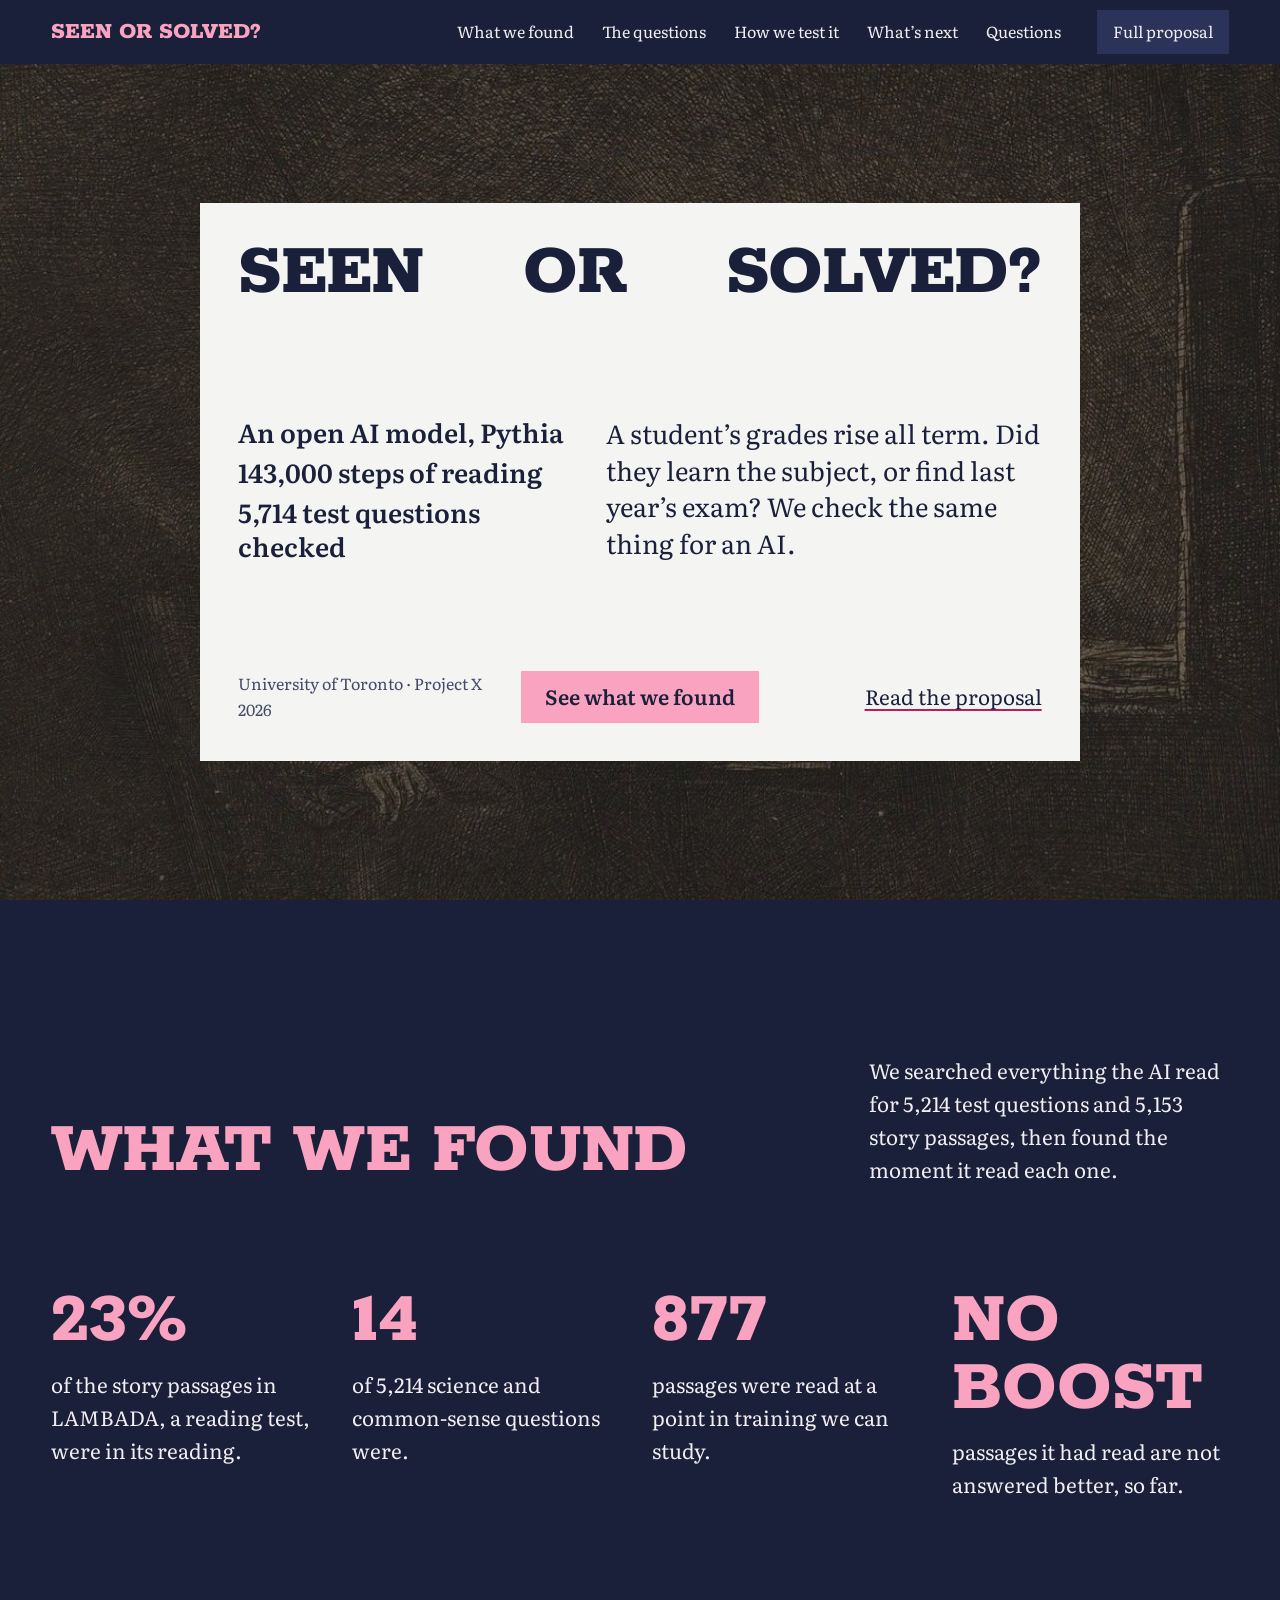
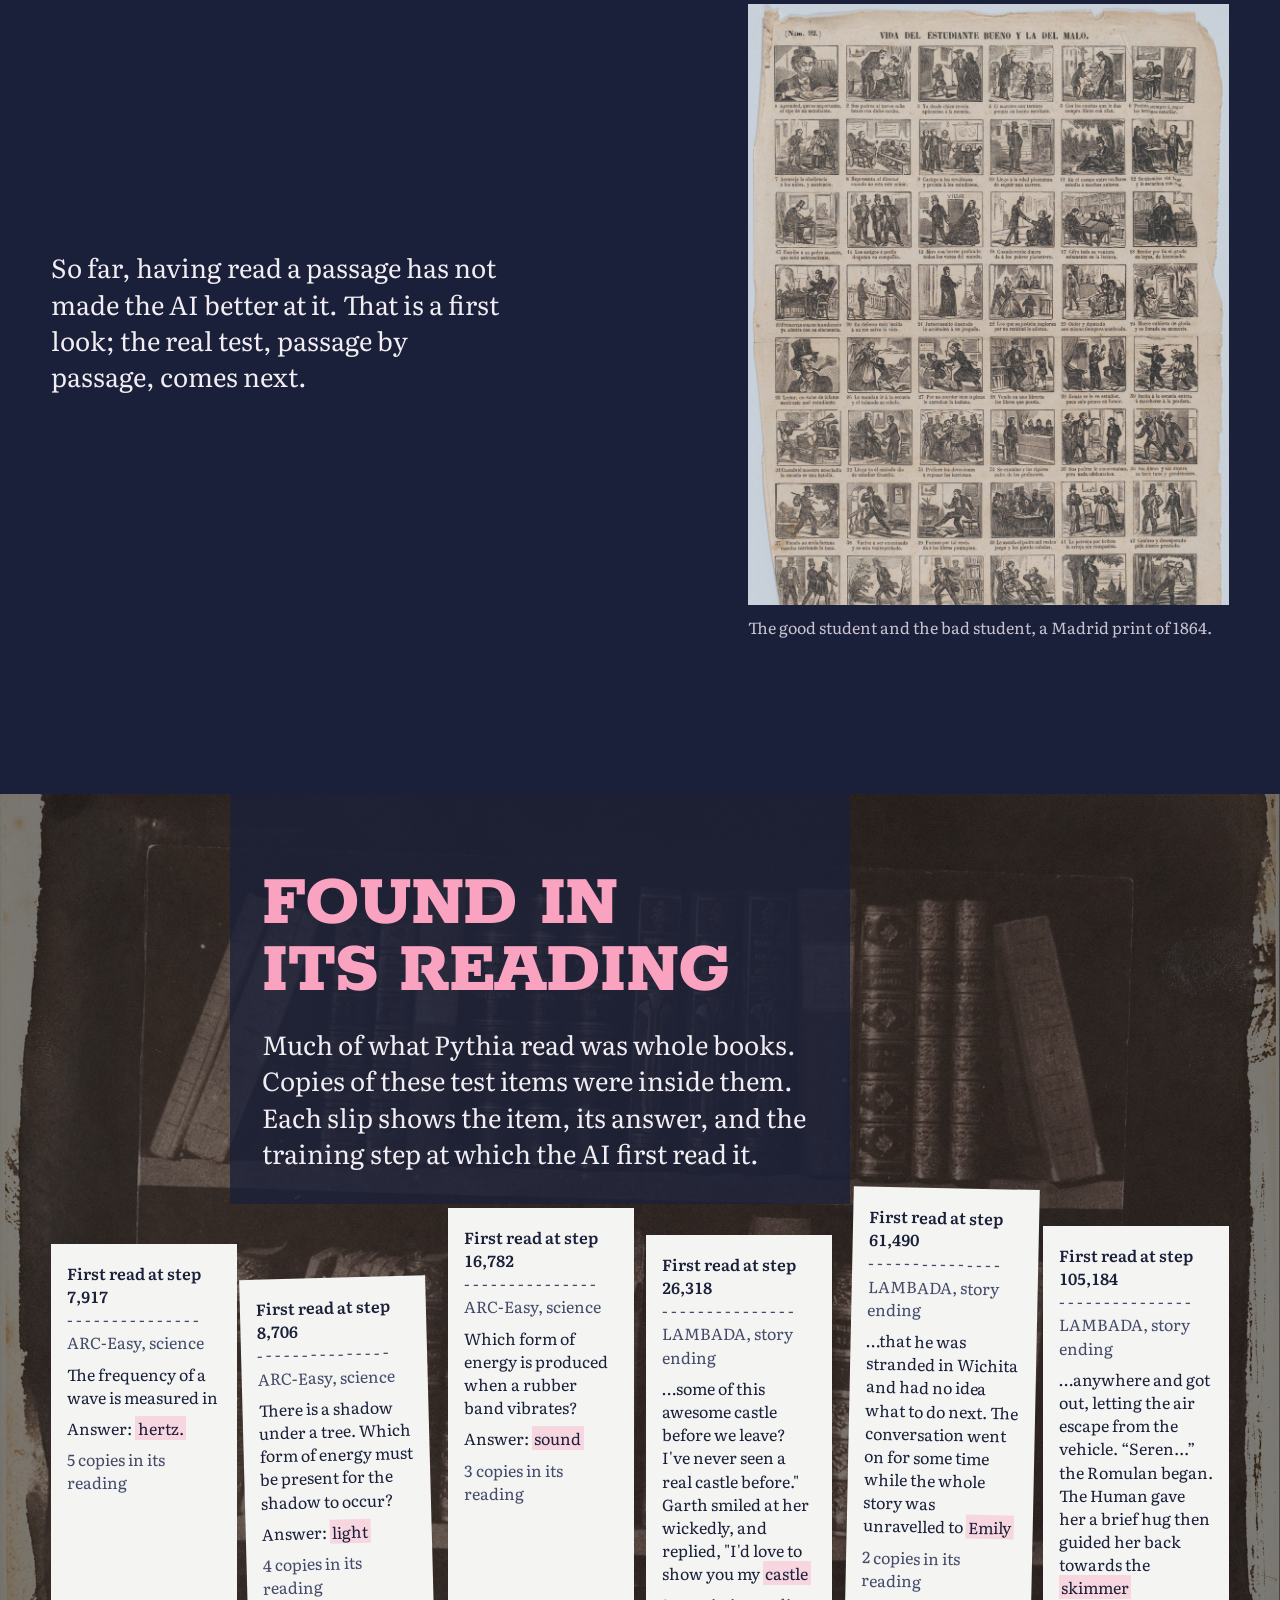
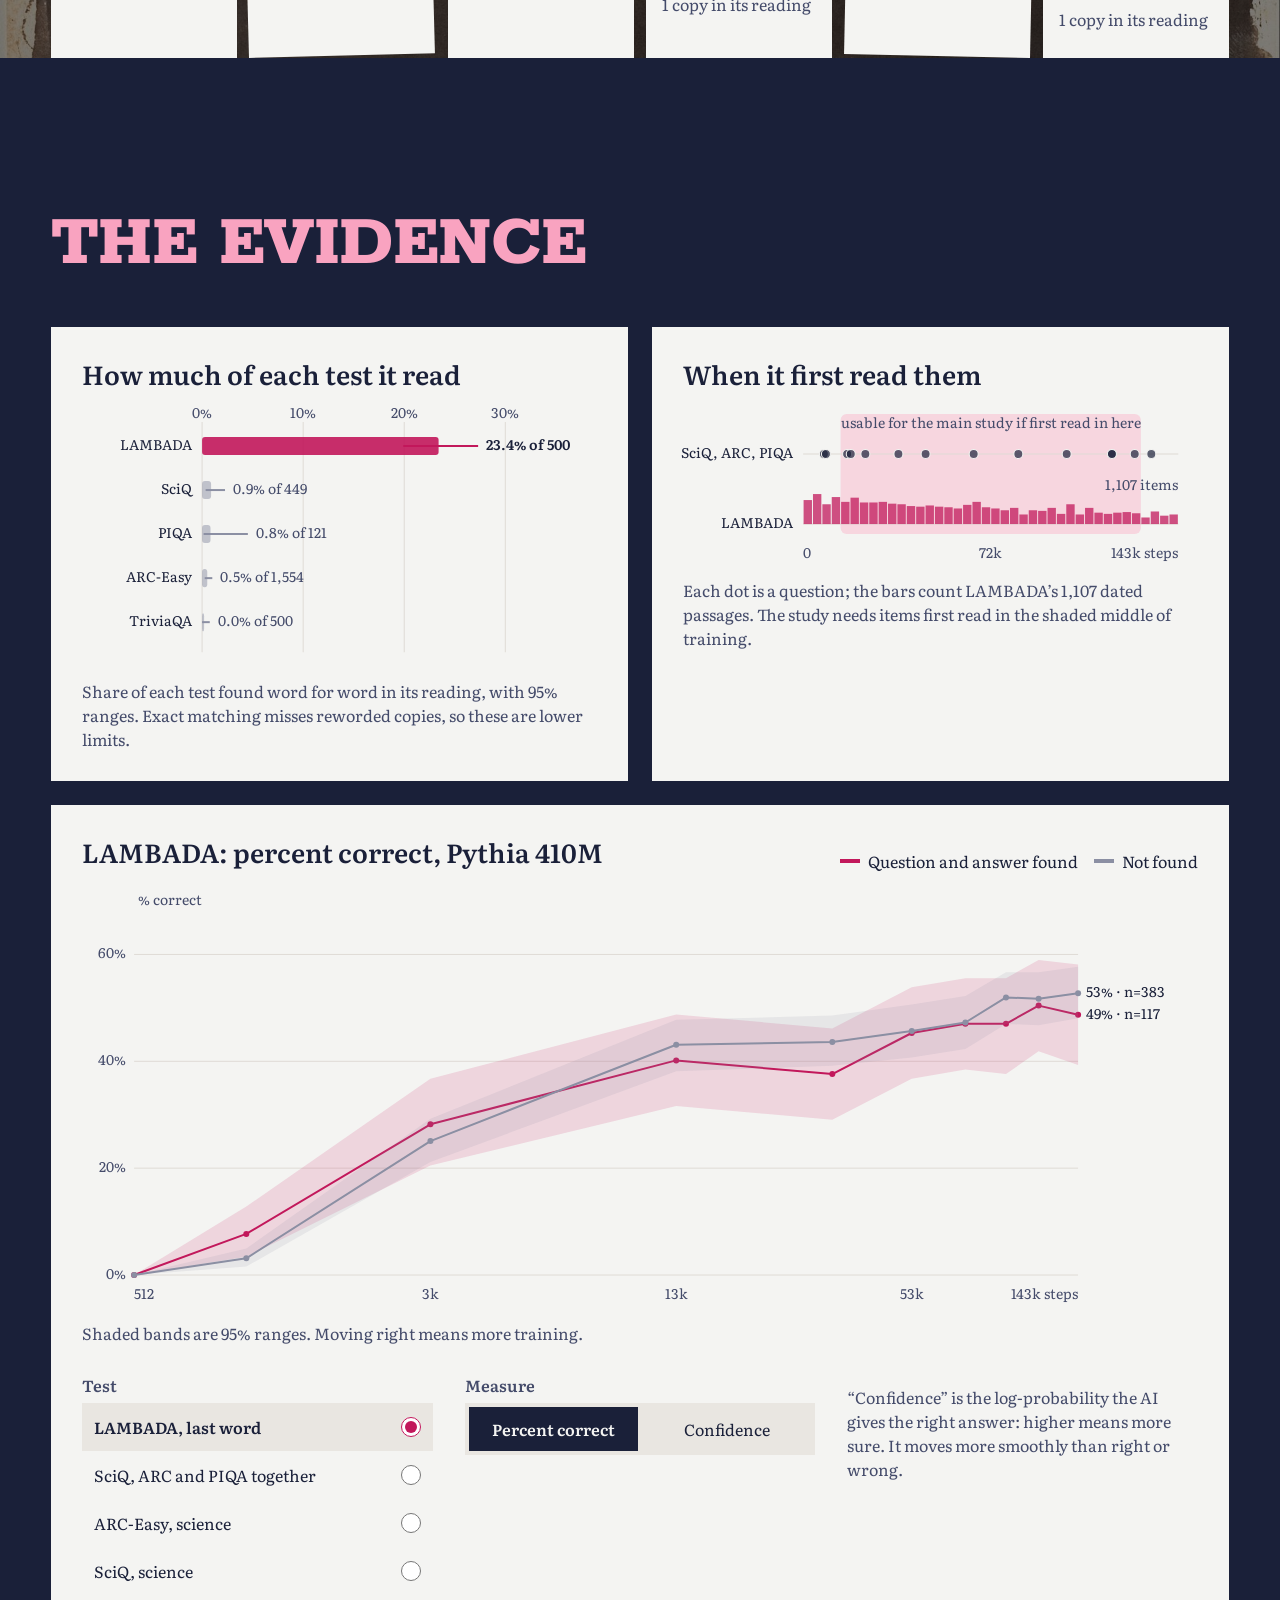
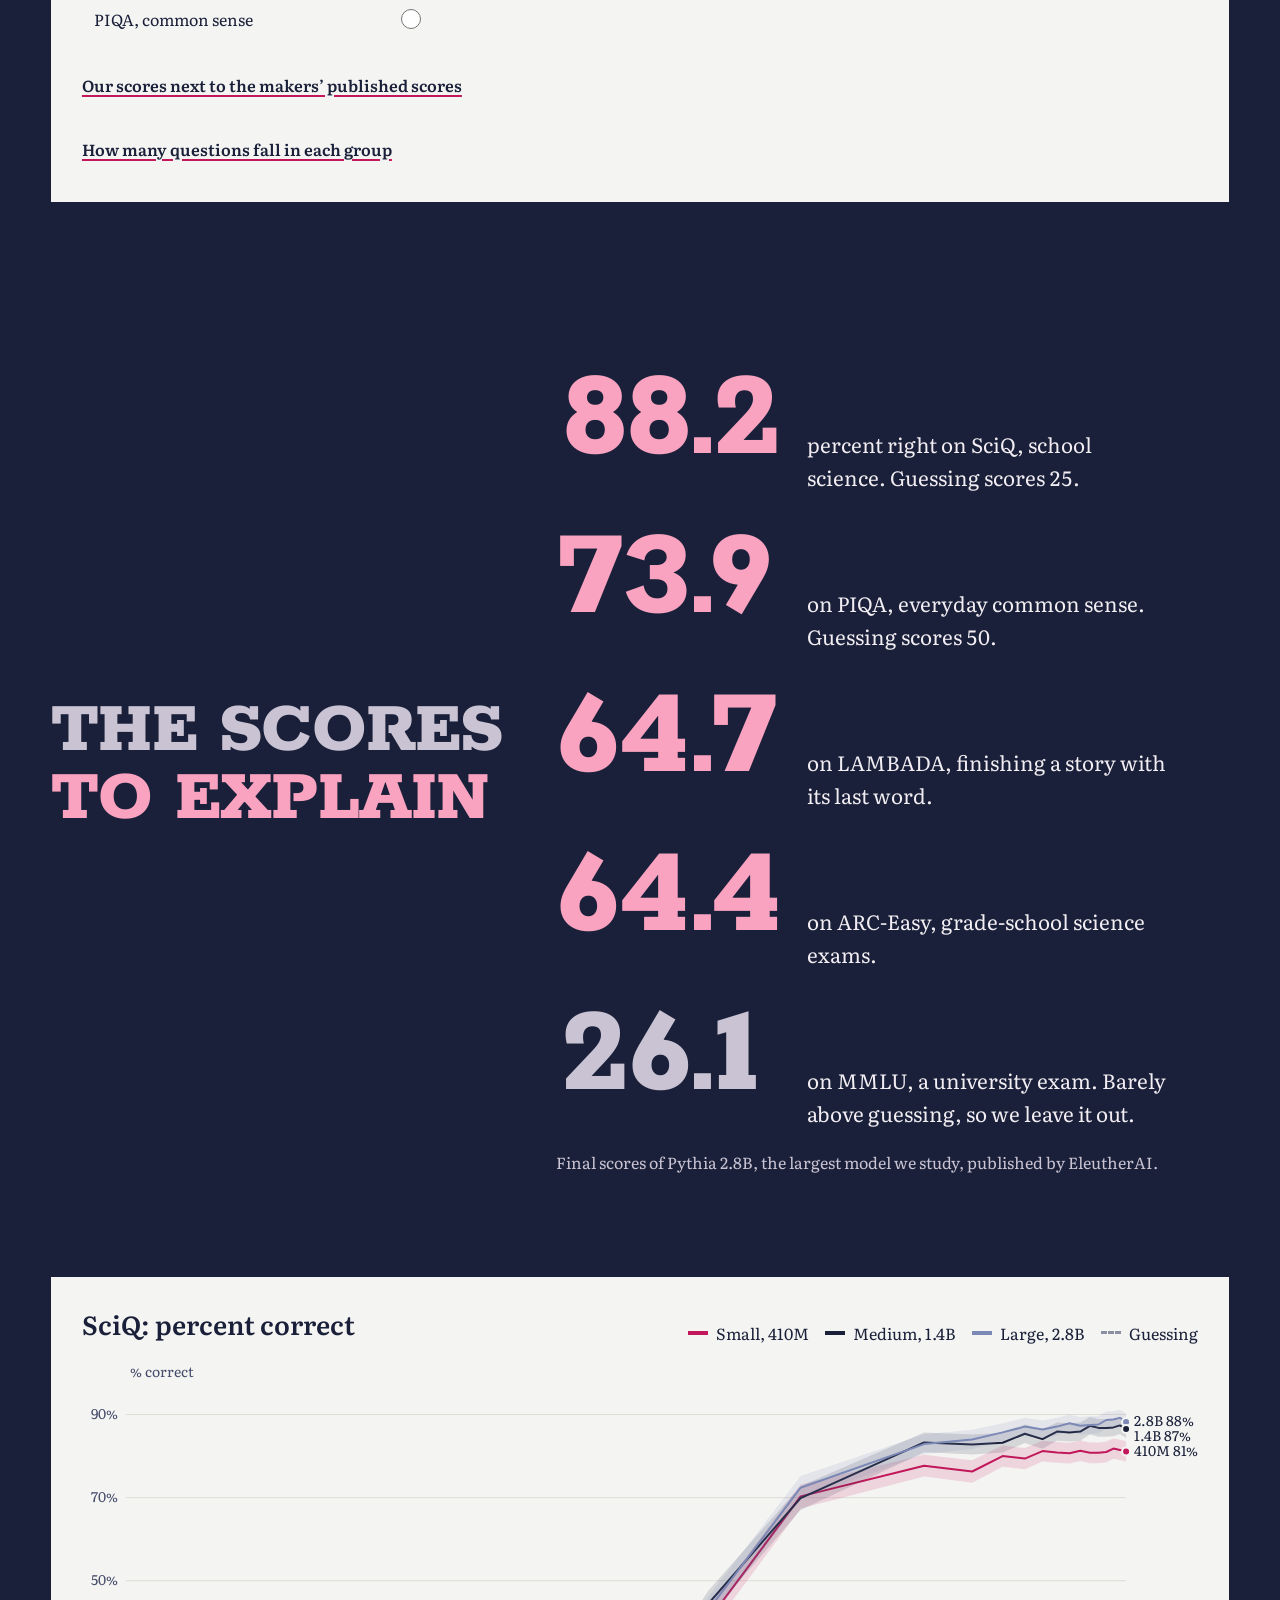
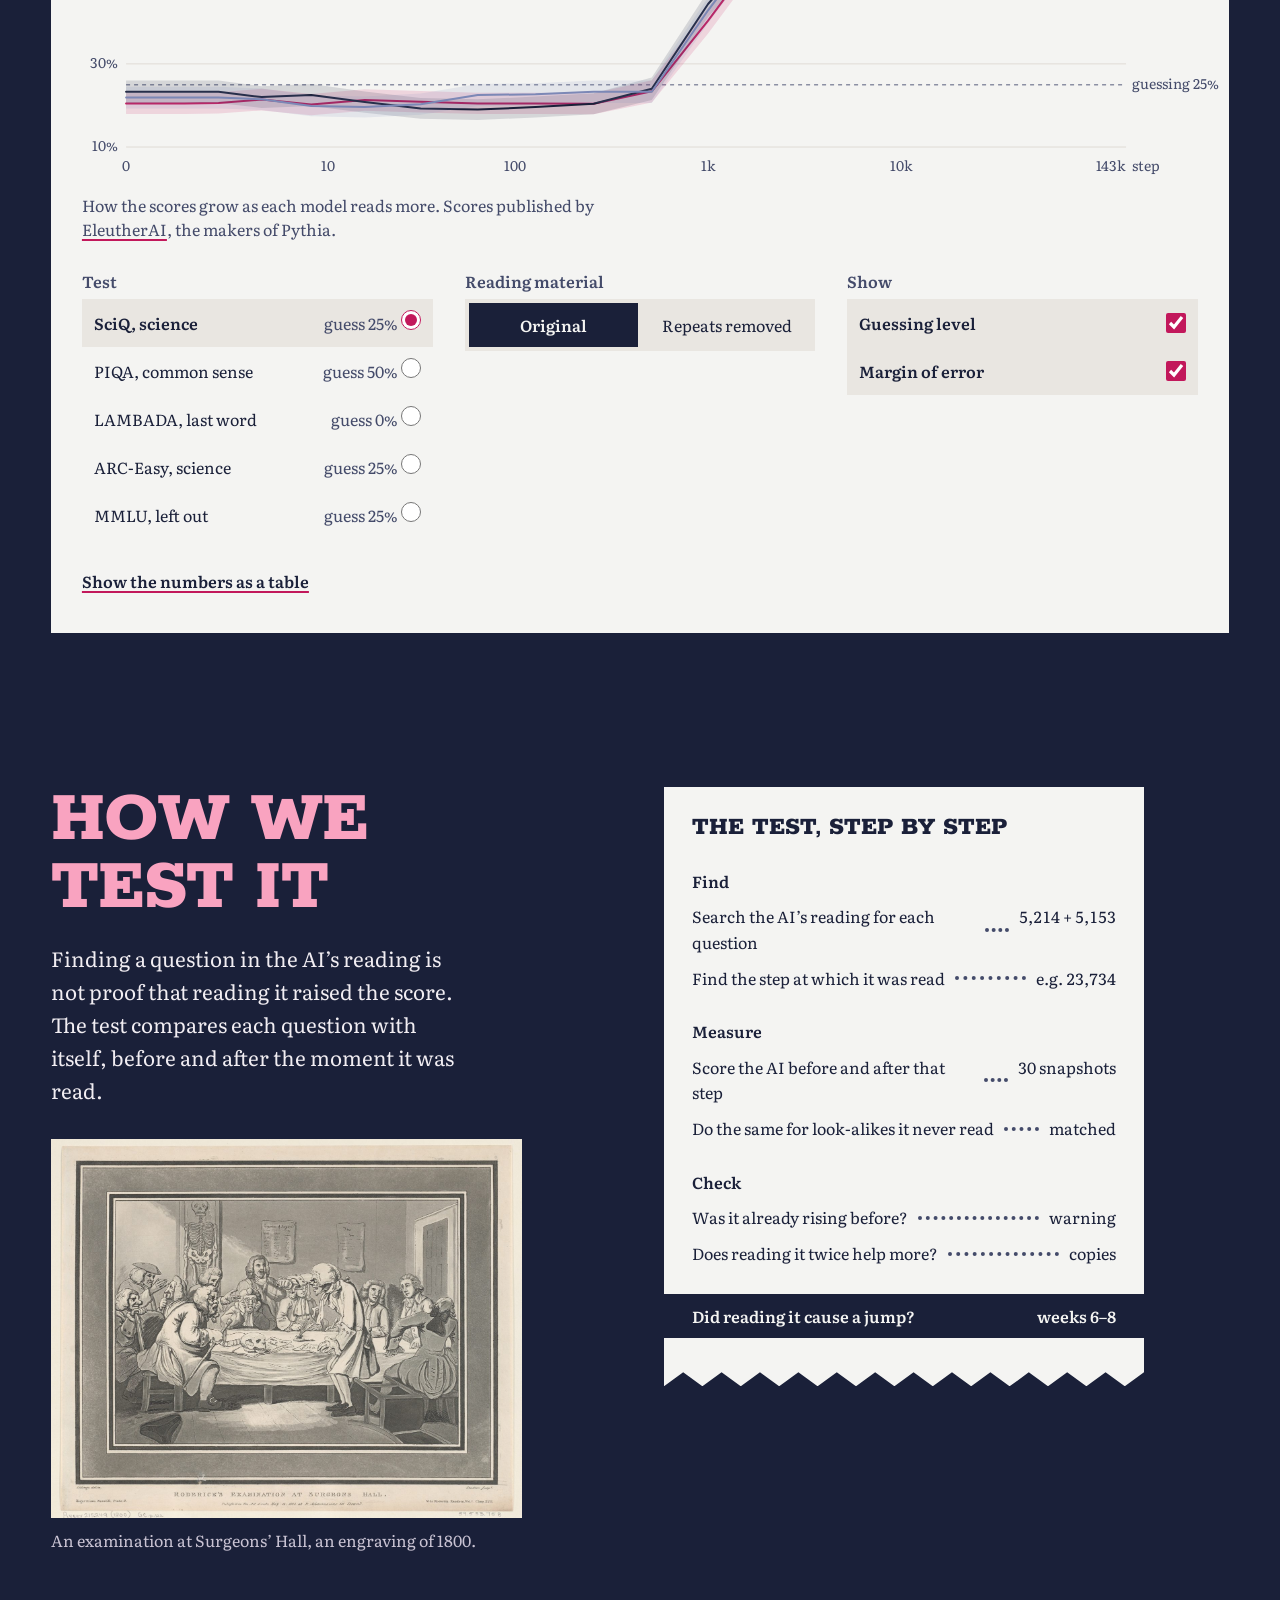
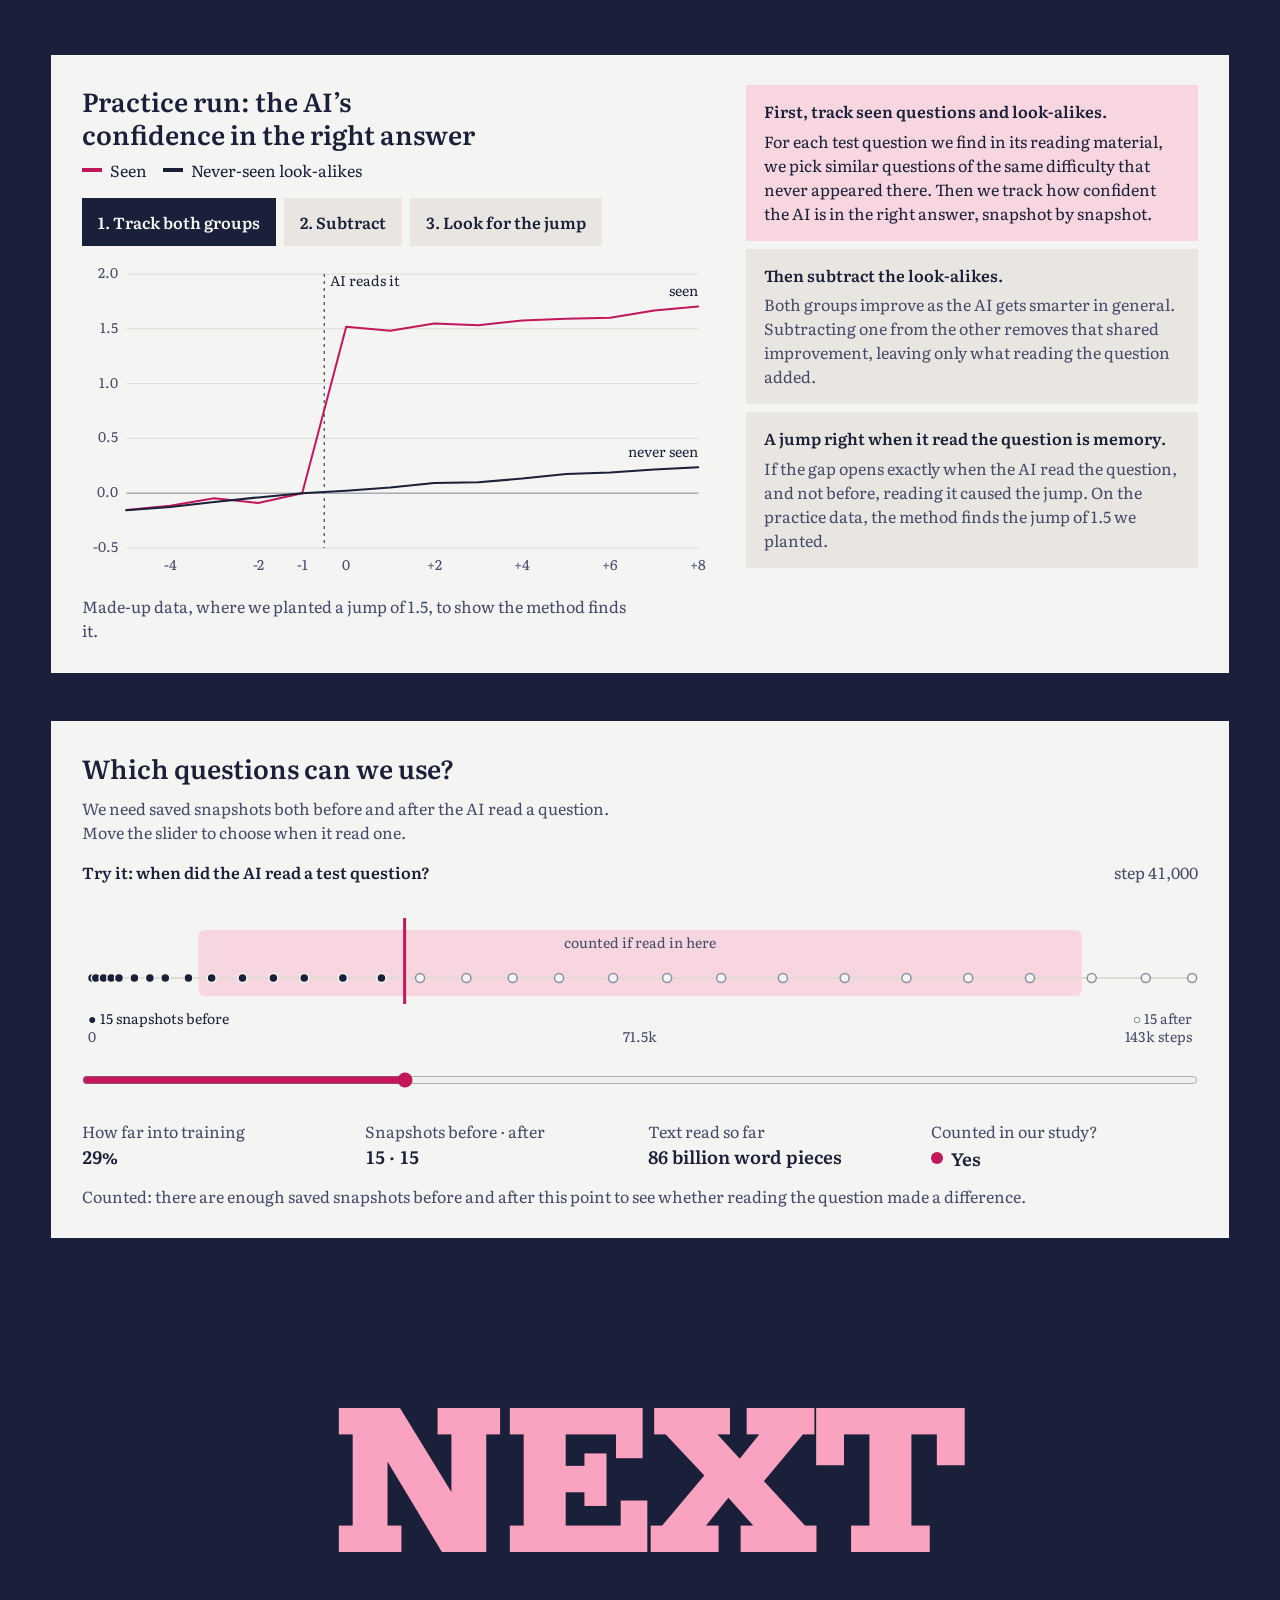
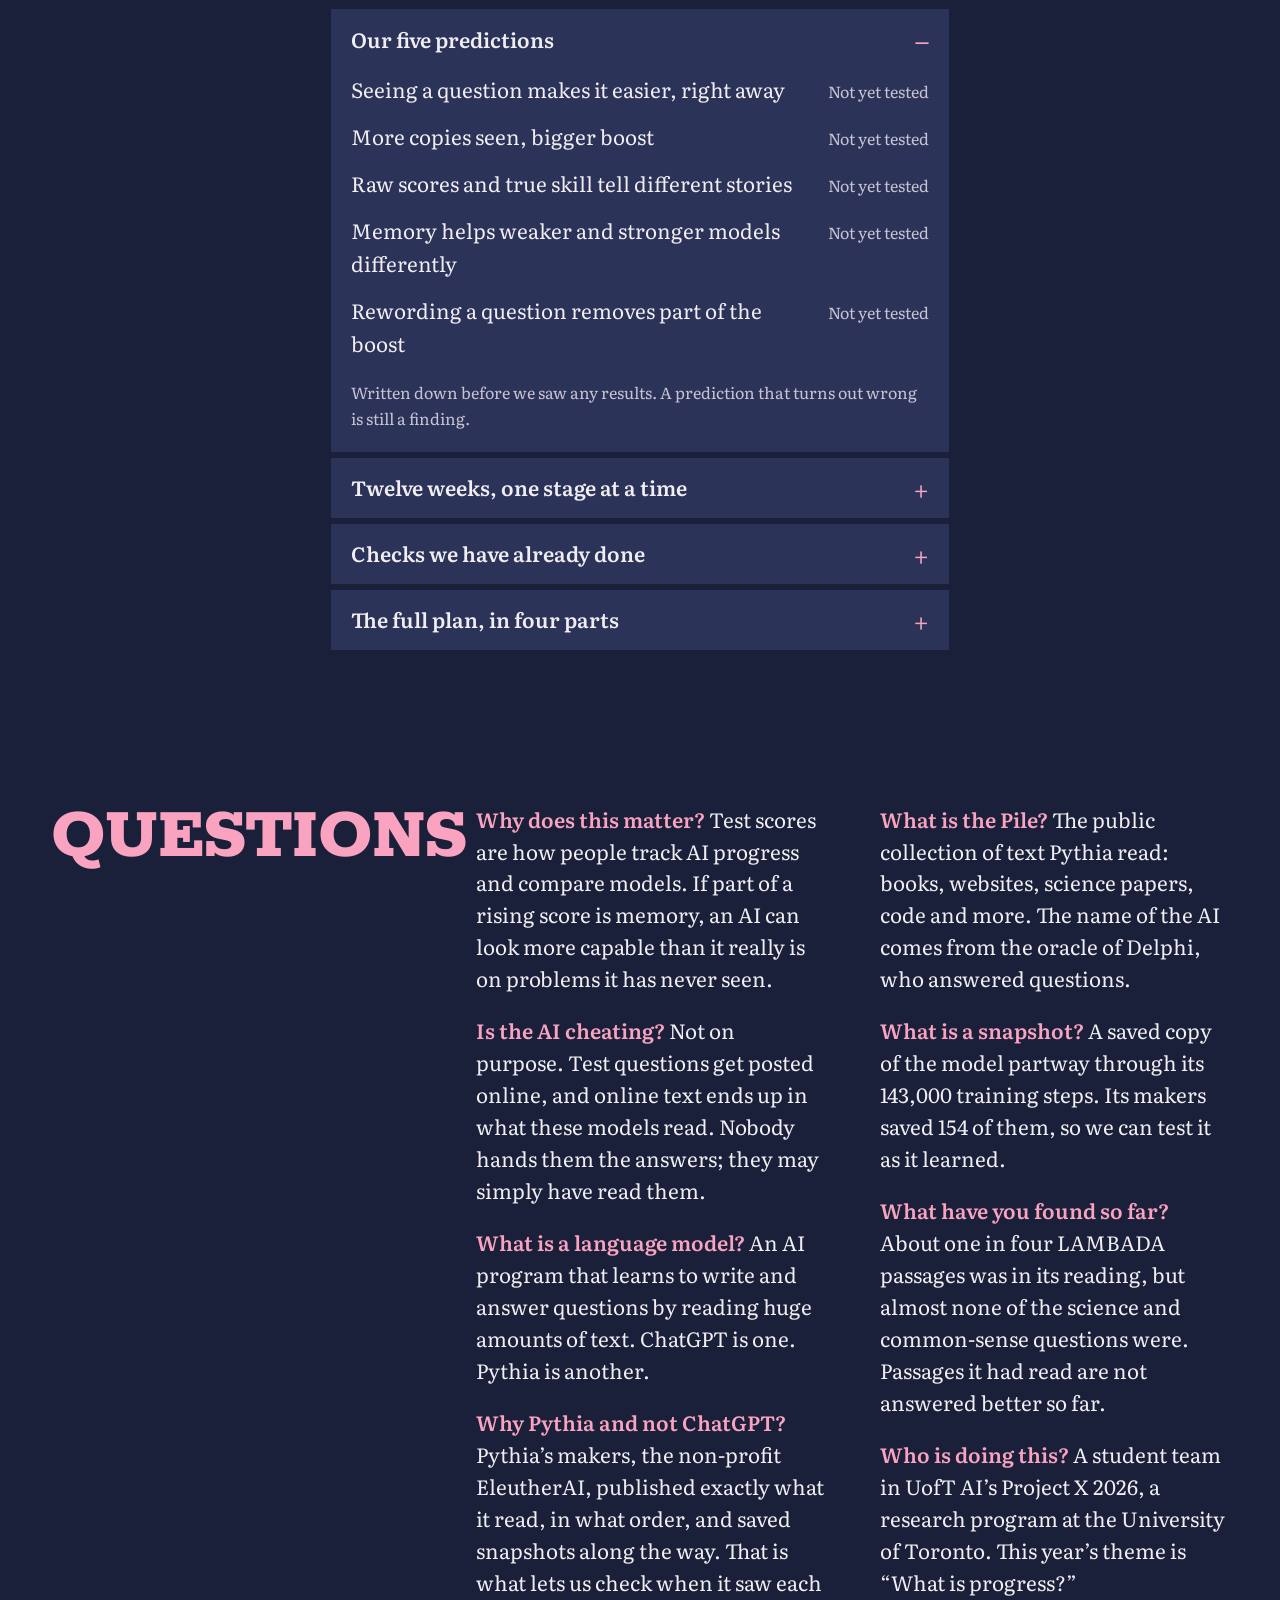
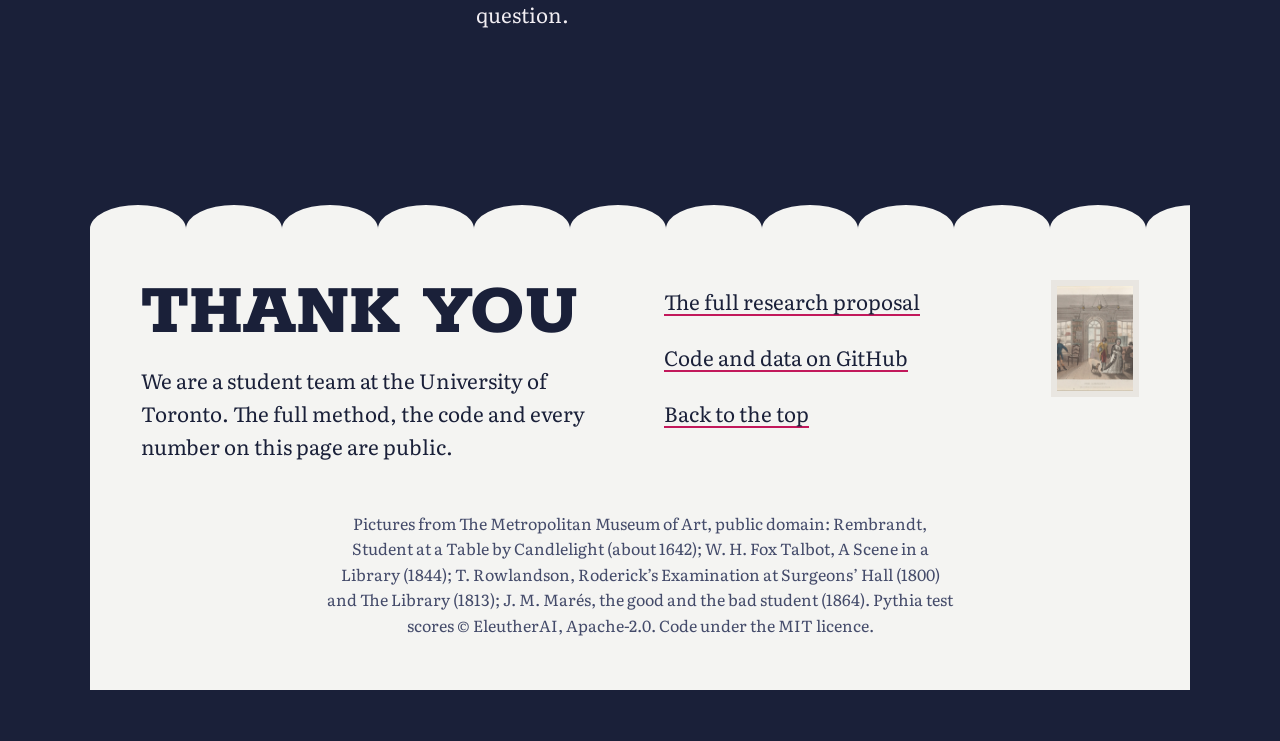
==== commit 12e32ad1: "Restyle the website as a premium exam-paper page The previous layout read as rigid and plain. The pa" ====
--- a/site/index.html
+++ b/site/index.html
@@ -7,88 +7,141 @@
 <meta name="description" content="AI models are judged by test scores, but they may have already seen the test questions while learning. A University of Toronto student project measures how much of one AI's improving scores comes from memory.">
 <meta property="og:title" content="Seen or Solved? Did the AI learn it, or memorize it?">
 <meta property="og:description" content="How much of an AI's improving test score comes from having already seen the questions?">
-<meta name="theme-color" content="#ffffff">
+<meta name="theme-color" content="#1a2039">
 <link rel="icon" href="data:image/svg+xml,%3Csvg xmlns='http://www.w3.org/2000/svg' viewBox='0 0 32 32'%3E%3Ccircle cx='16' cy='16' r='14' fill='%23a1ffcb' stroke='%23232323' stroke-width='6'/%3E%3C/svg%3E">
 <script>document.documentElement.classList.add('js')</script>
+<link rel="preconnect" href="https://fonts.googleapis.com">
+<link rel="preconnect" href="https://fonts.gstatic.com" crossorigin>
+<link href="https://fonts.googleapis.com/css2?family=Rokkitt:wght@800&family=Literata:ital,opsz,wght@0,7..72,400;0,7..72,600;1,7..72,400&display=swap" rel="stylesheet">
 <link rel="stylesheet" href="assets/css/site.css">
 </head>
 <body>
 <a class="skip" href="#main">Skip to content</a>
 
 <header class="bar">
-  <div class="bar__in">
-    <a class="bar__brand" href="#top"><span class="bar__dot" aria-hidden="true"></span>Seen or Solved?</a>
-    <nav class="bar__nav" aria-label="Contents">
-      <a href="#idea">The question</a>
-      <a href="#scores">The scores</a>
-      <a href="#pilot">What we found</a>
-      <a href="#method">How we test it</a>
-      <a href="#next">What’s next</a>
-      <a href="#questions">Questions</a>
-    </nav>
-  </div>
+  <a class="bar__mark" href="#top">Seen or Solved?</a>
+  <nav class="bar__nav" aria-label="Contents">
+    <a href="#found">What we found</a>
+    <a href="#slips">The questions</a>
+    <a href="#method">How we test it</a>
+    <a href="#next">What’s next</a>
+    <a href="#questions">Questions</a>
+  </nav>
+  <a class="bar__action" href="proposal.html">Full proposal</a>
 </header>
 
 <main id="main">
-  <section class="intro" id="top" aria-labelledby="top-h">
-    <p class="intro__k">A student research project · University of Toronto · Project X 2026</p>
-    <h1 id="top-h">Did the AI learn it, or had it already seen the test?</h1>
-    <p class="intro__lead">AI models are judged by test scores. But these models learn by reading huge amounts of internet text, and many test questions are on the internet. We are measuring how much of one AI’s rising score comes from having already seen the questions.</p>
-    <div class="intro__actions">
-      <a class="button" href="#pilot">See what we found</a>
-      <a class="link" href="proposal.html">Read the full proposal</a>
-    </div>
-    <div class="card facts" aria-label="Findings so far">
-      <p class="card__k">So far, for one AI model (Pythia 410M)</p>
-      <ul class="list">
-        <li class="fact"><span class="fact__n">23%</span><span class="fact__t">of the passages in LAMBADA, a story-ending test, appear word for word in the text the AI learned from.</span></li>
-        <li class="fact"><span class="fact__n">14</span><span class="fact__t">of 5,214 science and common-sense questions appear in it. Almost none.</span></li>
-        <li class="fact"><span class="fact__n">No boost</span><span class="fact__t">yet: passages it had read are not answered better than ones it had not. This is a first look, not yet a test of cause.</span></li>
-      </ul>
-    </div>
-  </section>
-
-  <section class="part" id="idea" aria-labelledby="idea-h">
-    <p class="part__n">Part 1 of 5</p>
-    <h2 id="idea-h" class="part__h">The question</h2>
-    <p class="part__lead">Is a rising test score real progress, or partly memory?</p>
-    <p class="part__statement">A student’s grades rise all term. Did they learn the subject, or did they find last year’s exam?</p>
-    <p class="part__p">A report card cannot tell the difference. AI test scores have the same problem. For one family of AI models we can check, because their makers published exactly what each model read, in what order, and saved copies of it along the way. So we can find test questions in its reading material, see when it read them, and watch whether its score on those questions suddenly jumps.</p>
-    <div class="card">
-      <p class="card__k">Words used on this page</p>
-      <dl class="list terms">
-        <div><dt>Language model</dt><dd>An AI program that learns to write and answer questions by reading huge amounts of text. ChatGPT is one. Pythia is another.</dd></div>
-        <div><dt>Pythia</dt><dd>A family of open AI models from EleutherAI, a non-profit research group that published what each model read.</dd></div>
-        <div><dt>The Pile</dt><dd>The public collection of text Pythia read: books, websites, science papers, code and more.</dd></div>
-        <div><dt>Test</dt><dd>A fixed set of questions used to score AI models, like a standardized exam. Researchers call these benchmarks.</dd></div>
-        <div><dt>Training</dt><dd>The long process in which a model reads text and gradually improves. Pythia’s took 143,000 steps.</dd></div>
-        <div><dt>Snapshot</dt><dd>A saved copy of the model partway through training. Pythia’s makers saved 154 of them.</dd></div>
-      </dl>
-    </div>
-  </section>
-
-  <section class="part" id="scores" aria-labelledby="scores-h">
-    <p class="part__n">Part 2 of 5</p>
-    <h2 id="scores-h" class="part__h">The scores we are explaining</h2>
-    <p class="part__lead">As the AI reads more, it gets more test questions right. Here is how much.</p>
-    <div class="card">
-      <p class="card__k">Final scores of Pythia 2.8B, the largest model we study</p>
-      <ul class="list scores">
-        <li><span class="scores__n">88.2%</span><span><b>SciQ</b>: school science questions. Guessing scores 25%.</span></li>
-        <li><span class="scores__n">73.9%</span><span><b>PIQA</b>: everyday common sense. Guessing scores 50%.</span></li>
-        <li><span class="scores__n">64.7%</span><span><b>LAMBADA</b>: finish a story with its missing last word.</span></li>
-        <li><span class="scores__n">64.4%</span><span><b>ARC-Easy</b>: grade-school science exams. Guessing scores 25%.</span></li>
-        <li class="scores__out"><span class="scores__n">26.1%</span><span><b>MMLU</b>: a hard university exam. Guessing scores 25%, so we leave it out.</span></li>
-      </ul>
-    </div>
-    <div class="card" data-ui>
-      <div class="card__head">
-        <h3 id="curve-title" class="card__title">SciQ: percent correct</h3>
+  <section class="hero" id="top" aria-labelledby="top-h">
+    <img class="hero__photo" src="assets/img/student-at-a-table-by-candlelight.jpg" width="1213" height="1408" alt="An old etching of a student reading a large book at a table by candlelight.">
+    <div class="hero__card">
+      <h1 id="top-h" class="hero__title"><span>Seen</span> <span>or</span> <span>solved?</span></h1>
+      <div class="hero__body">
+        <ul class="hero__facts">
+          <li>An open AI model, Pythia</li>
+          <li>143,000 steps of reading</li>
+          <li>5,714 test questions checked</li>
+        </ul>
+        <p class="hero__line">A student’s grades rise all term. Did they learn the subject, or find last year’s exam? We check the same thing for an AI.</p>
+      </div>
+      <div class="hero__foot">
+        <span class="hero__credit">University of Toronto · Project X 2026</span>
+        <a class="button" href="#found">See what we found</a>
+        <a class="hero__link" href="proposal.html">Read the proposal</a>
+      </div>
+    </div>
+  </section>
+
+  <section class="found" id="found" aria-labelledby="found-h">
+    <div class="found__top">
+      <h2 id="found-h" class="h2">What we found</h2>
+      <p class="found__note">We searched everything the AI read for 5,214 test questions and 5,153 story passages, then found the moment it read each one.</p>
+    </div>
+    <dl class="facts">
+      <div><dt>23%</dt><dd>of the story passages in LAMBADA, a reading test, were in its reading.</dd></div>
+      <div><dt>14</dt><dd>of 5,214 science and common-sense questions were.</dd></div>
+      <div><dt>877</dt><dd>passages were read at a point in training we can study.</dd></div>
+      <div><dt>No boost</dt><dd>passages it had read are not answered better, so far.</dd></div>
+    </dl>
+    <div class="found__close">
+      <p class="statement">So far, having read a passage has not made the AI better at it. That is a first look; the real test, passage by passage, comes next.</p>
+      <figure class="found__pic">
+        <img src="assets/img/broadside-with-48-scenes-relating-to-the.jpg" width="1000" height="1400" loading="lazy" alt="A printed sheet of 48 small woodcut scenes contrasting the life of a good student with a bad one.">
+        <figcaption>The good student and the bad student, a Madrid print of 1864.</figcaption>
+      </figure>
+    </div>
+  </section>
+
+  <section class="slips" id="slips" aria-labelledby="slips-h">
+    <img class="slips__photo" src="assets/img/a-scene-in-a-library.jpg" width="2000" height="1645" loading="lazy" alt="An early photograph of two shelves of old books.">
+    <div class="slips__text">
+      <h2 id="slips-h" class="h2">Found in its reading</h2>
+      <p>Much of what Pythia read was whole books. Copies of these test items were inside them. Each slip shows the item, its answer, and the training step at which the AI first read it.</p>
+    </div>
+    <div class="slips__row" id="slip-row"></div>
+  </section>
+
+  <section class="evidence" id="pilot" aria-labelledby="evidence-h" hidden>
+    <h2 id="evidence-h" class="h2">The evidence</h2>
+    <div class="sheets">
+      <article class="sheet" data-ui>
+        <h3 class="sheet__h">How much of each test it read</h3>
+        <div class="chart" id="cov-chart" role="img" aria-label="Share of each test found word for word in Pythia's reading material, with 95% ranges."></div>
+        <p class="sheet__p">Share of each test found word for word in its reading, with 95% ranges. Exact matching misses reworded copies, so these are lower limits.</p>
+      </article>
+      <article class="sheet" data-ui>
+        <h3 class="sheet__h">When it first read them</h3>
+        <div class="chart" id="dates-chart" role="img" aria-label="Training step at which Pythia first read each found test item."></div>
+        <p class="sheet__p">Each dot is a question; the bars count LAMBADA’s 1,107 dated passages. The study needs items first read in the shaded middle of training.</p>
+      </article>
+    </div>
+    <article class="sheet sheet--wide" data-ui>
+      <div class="sheet__head">
+        <h3 id="pilot-title" class="sheet__h">Percent correct</h3>
+        <div class="legend" id="pilot-legend"></div>
+      </div>
+      <div class="chart" id="pilot-chart" role="img" aria-labelledby="pilot-title"></div>
+      <p class="sheet__p">Shaded bands are 95% ranges. Moving right means more training.</p>
+      <form class="controls" id="pilot-controls" aria-label="Chart options">
+          <fieldset class="ctl-group">
+            <legend>Test</legend>
+            <label class="ctl-row"><span>LAMBADA, last word</span><input type="radio" name="pbench" value="lambada" checked></label>
+            <label class="ctl-row"><span>SciQ, ARC and PIQA together</span><input type="radio" name="pbench" value="all"></label>
+            <label class="ctl-row"><span>ARC-Easy, science</span><input type="radio" name="pbench" value="arc_easy"></label>
+            <label class="ctl-row"><span>SciQ, science</span><input type="radio" name="pbench" value="sciq"></label>
+            <label class="ctl-row"><span>PIQA, common sense</span><input type="radio" name="pbench" value="piqa"></label>
+          </fieldset>
+          <fieldset class="ctl-group">
+            <legend>Measure</legend>
+            <div class="seg">
+              <label><input type="radio" name="pmeasure" value="acc" checked>Percent correct</label>
+              <label><input type="radio" name="pmeasure" value="logp">Confidence</label>
+            </div>
+          </fieldset>
+          <p class="pilot__note">“Confidence” is the log-probability the AI gives the right answer: higher means more sure. It moves more smoothly than right or wrong.</p>
+        </form>
+      <details class="table-view"><summary>Our scores next to the makers’ published scores</summary><div class="scroll" id="pilot-check"></div></details>
+      <details class="table-view"><summary>How many questions fall in each group</summary><div class="scroll" id="pilot-counts"></div></details>
+      
+    </article>
+  </section>
+
+  <section class="ledger" id="scores" aria-labelledby="scores-h">
+    <h2 id="scores-h" class="ledger__h"><span>The scores</span> <span>to explain</span></h2>
+    <div class="ledger__rows">
+      <p class="ledger__row"><span class="ledger__whole">88</span><span class="ledger__dec">.2</span><span class="ledger__cap">percent right on SciQ, school science. Guessing scores 25.</span></p>
+      <p class="ledger__row"><span class="ledger__whole">73</span><span class="ledger__dec">.9</span><span class="ledger__cap">on PIQA, everyday common sense. Guessing scores 50.</span></p>
+      <p class="ledger__row"><span class="ledger__whole">64</span><span class="ledger__dec">.7</span><span class="ledger__cap">on LAMBADA, finishing a story with its last word.</span></p>
+      <p class="ledger__row"><span class="ledger__whole">64</span><span class="ledger__dec">.4</span><span class="ledger__cap">on ARC-Easy, grade-school science exams.</span></p>
+      <p class="ledger__row ledger__row--out"><span class="ledger__whole">26</span><span class="ledger__dec">.1</span><span class="ledger__cap">on MMLU, a university exam. Barely above guessing, so we leave it out.</span></p>
+      <p class="ledger__note">Final scores of Pythia 2.8B, the largest model we study, published by EleutherAI.</p>
+    </div>
+    <article class="sheet sheet--wide" data-ui>
+      <div class="sheet__head">
+        <h3 id="curve-title" class="sheet__h">SciQ: percent correct</h3>
         <div class="legend" id="curve-legend"></div>
       </div>
-      <p class="card__help">Each line is one size of model. Moving right means more training; higher means more questions right. The dashed line is random guessing. M means millions and B billions of the model’s adjustable settings.</p>
       <div class="chart" id="curve-chart" role="img" aria-labelledby="curve-title"></div>
-      <p class="panel__source">Scores published by <a class="link" href="https://github.com/EleutherAI/pythia/tree/a19eecb807ec2c79a39ebf18108816e6ffffc1d5/evals/pythia-v1">EleutherAI</a>, the makers of Pythia. Point at or tap the chart to read exact numbers.</p>
+      <p class="sheet__p">How the scores grow as each model reads more. Scores published by <a class="link" href="https://github.com/EleutherAI/pythia/tree/a19eecb807ec2c79a39ebf18108816e6ffffc1d5/evals/pythia-v1">EleutherAI</a>, the makers of Pythia.</p>
       <form class="controls" id="curve-controls" aria-label="Chart options">
           <fieldset class="ctl-group">
             <legend>Test</legend>
@@ -112,94 +165,36 @@
           </fieldset>
         </form>
       <details class="table-view"><summary>Show the numbers as a table</summary><div class="scroll" id="curve-table"></div></details>
-    </div>
-  </section>
-
-  <section class="part" id="pilot" aria-labelledby="pilot-h" hidden>
-    <p class="part__n">Part 3 of 5</p>
-    <h2 id="pilot-h" class="part__h">What we found</h2>
-    <p class="part__lead">We tested Pythia 410M at 10 snapshots on 5,714 test questions, and searched everything it read for each one. These are real results.</p>
-    <div class="stack">
-<article class="proof">
-          <div class="proof__panel" data-ui><div class="chart" id="cov-chart" role="img" aria-label="Share of each test found word for word in Pythia's reading material, with 95% ranges."></div></div>
-          <div>
-            <h3>Most test questions were never in its reading</h3>
-            <p>Only <b>14 of 5,214</b> science and common-sense questions (SciQ, ARC-Easy, PIQA) appear word for word in the Pile, the text Pythia learned from. Checking shorter 13-word stretches finds only a handful more.</p>
-            <p>LAMBADA is different. Its passages come from novels, and <b>about 1 in 4</b> of them is in the Pile. So LAMBADA is where reading the test can show up in the score.</p>
-            <p class="soft">Exact matching misses reworded copies, so these are lower limits.</p>
-          </div>
-        </article>
-<article class="proof">
-          <div class="proof__panel" data-ui><div class="chart" id="dates-chart" role="img" aria-label="Training step at which Pythia first read each found test item."></div></div>
-          <div>
-            <h3>We can tell when it read them</h3>
-            <p>Pythia’s makers published the exact order it read everything in. Using it, we find the training step at which each found question was read, then open that step’s batch of text to check the question is really there.</p>
-            <p>For example, the ARC-Easy question “Which of the following symbiotic relationships is considered parasitic?” was read at <b>step 23,734</b> and again at step 133,946. Each dot is the first time one question was read; for LAMBADA’s 1,107 dated passages the bars count how many were first read at each point in training.</p>
-            <p>Pythia was also retrained 9 more times, each reading the same text in a different order. The same passage is read at very different times in different runs: typically <b>more than 100,000 steps apart</b>. That lets us compare a passage with itself, read early in one run and late in another.</p>
-          </div>
-        </article>
-    </div>
-    <div class="card" data-ui>
-        <div>
-          <div class="card__head">
-            <h3 id="pilot-title" class="card__title">Percent correct</h3>
-            <div class="legend" id="pilot-legend"></div>
-          </div>
-          <div class="chart" id="pilot-chart" role="img" aria-labelledby="pilot-title"></div>
-          <p class="panel__source">Shaded bands are 95% ranges. Groups with fewer than 10 questions are not drawn. Moving right means more training; the left side is stretched.</p>
-        </div>
-        <form class="controls" id="pilot-controls" aria-label="Chart options">
-          <fieldset class="ctl-group">
-            <legend>Test</legend>
-            <label class="ctl-row"><span>LAMBADA, last word</span><input type="radio" name="pbench" value="lambada" checked></label>
-            <label class="ctl-row"><span>SciQ, ARC and PIQA together</span><input type="radio" name="pbench" value="all"></label>
-            <label class="ctl-row"><span>ARC-Easy, science</span><input type="radio" name="pbench" value="arc_easy"></label>
-            <label class="ctl-row"><span>SciQ, science</span><input type="radio" name="pbench" value="sciq"></label>
-            <label class="ctl-row"><span>PIQA, common sense</span><input type="radio" name="pbench" value="piqa"></label>
-          </fieldset>
-          <fieldset class="ctl-group">
-            <legend>Measure</legend>
-            <div class="seg">
-              <label><input type="radio" name="pmeasure" value="acc" checked>Percent correct</label>
-              <label><input type="radio" name="pmeasure" value="logp">Confidence</label>
-            </div>
-          </fieldset>
-          <p class="pilot__note">“Confidence” is the log-probability the AI gives the right answer: higher means more sure. It moves more smoothly than right or wrong.</p>
-        </form>
-      </div>
-    <div class="note"><p><b>First result:</b> LAMBADA passages that were in Pythia’s reading are <b>not</b> answered better than ones that were not. At the end of training it gets 49% of the found passages right and 53% of the others, and the 95% ranges overlap. This compares different passages, so it cannot show what reading a passage did to its score: found passages may simply be harder. Testing that, passage by passage, before and after the moment each was read, is the next step of the study.</p></div>
-    <details class="table-view"><summary>Our scores next to the makers’ published scores</summary><div class="scroll" id="pilot-check"></div></details>
-      <details class="table-view"><summary>How many questions fall in each group</summary><div class="scroll" id="pilot-counts"></div></details>
-      <div class="pilot__examples" hidden>
-        <h3 class="ctl-heading">Test questions found in Pythia’s reading, with their answers</h3>
-        <ul id="pilot-examples"></ul>
-      </div>
-  </section>
-
-  <section class="part" id="method" aria-labelledby="method-h">
-    <p class="part__n">Part 4 of 5</p>
-    <h2 id="method-h" class="part__h">How we will test whether reading caused it</h2>
-    <p class="part__lead">Finding a question in the AI’s reading is not proof that reading it raised the score. This is how we will check, shown on practice data where we know the right answer.</p>
-    <div class="card" data-ui>
-      <div class="method">
-        <div class="method__steps">
-        <div class="how__step is-active" data-state="0">
-          <h3>First, track seen questions and look-alikes.</h3>
-          <p>For each test question we find in its reading material, we pick similar questions of the same difficulty that never appeared there. Then we track how confident the AI is in the right answer, snapshot by snapshot.</p>
-        </div>
-        <div class="how__step" data-state="1">
-          <h3>Then subtract the look-alikes.</h3>
-          <p>Both groups improve as the AI gets smarter in general. Subtracting one from the other removes that shared improvement, leaving only what reading the question added.</p>
-        </div>
-        <div class="how__step" data-state="2">
-          <h3>A jump right when it read the question is memory.</h3>
-          <p>If the gap opens exactly when the AI read the question, and not before, reading it caused the jump. On the practice data, the method finds the jump of 1.5 we planted.</p>
-        </div>
-</div>
-        <div class="method__chart">
-<div>
-          <div class="panel__caption">
-            <h3 id="stage-title">Change in the AI’s confidence in the right answer</h3>
+    </article>
+  </section>
+
+  <section class="method" id="method" aria-labelledby="method-h">
+    <div class="method__intro">
+      <h2 id="method-h" class="h2">How we test it</h2>
+      <p>Finding a question in the AI’s reading is not proof that reading it raised the score. The test compares each question with itself, before and after the moment it was read.</p>
+      <figure class="method__pic">
+        <img src="assets/img/roderick-s-examination-at-surgeon-s-hall.jpg" width="1400" height="1127" loading="lazy" alt="An engraving of a nervous young man being questioned by a table of examiners.">
+        <figcaption>An examination at Surgeons’ Hall, an engraving of 1800.</figcaption>
+      </figure>
+    </div>
+    <div class="receipt" aria-label="The steps of the test">
+      <p class="receipt__title">The test, step by step</p>
+      <p class="receipt__group">Find</p>
+      <p class="receipt__row"><span>Search the AI’s reading for each question</span><i></i><span>5,214 + 5,153</span></p>
+      <p class="receipt__row"><span>Find the step at which it was read</span><i></i><span>e.g. 23,734</span></p>
+      <p class="receipt__group">Measure</p>
+      <p class="receipt__row"><span>Score the AI before and after that step</span><i></i><span>30 snapshots</span></p>
+      <p class="receipt__row"><span>Do the same for look-alikes it never read</span><i></i><span>matched</span></p>
+      <p class="receipt__group">Check</p>
+      <p class="receipt__row"><span>Was it already rising before?</span><i></i><span>warning</span></p>
+      <p class="receipt__row"><span>Does reading it twice help more?</span><i></i><span>copies</span></p>
+      <p class="receipt__total"><span>Did reading it cause a jump?</span><span>weeks 6–8</span></p>
+    </div>
+    <article class="sheet sheet--wide" data-ui>
+      <div class="demo">
+        <div class="demo__chart">
+          <div class="sheet__head">
+            <h3 id="stage-title" class="sheet__h">Practice run: the AI’s confidence in the right answer</h3>
             <div class="legend" id="stage-legend"></div>
           </div>
           <div class="stage-nav" role="group" aria-label="Choose a step">
@@ -208,15 +203,28 @@
             <button type="button" data-state="2" aria-pressed="false">3. Look for the jump</button>
           </div>
           <div class="chart" id="stage-chart" role="img" aria-labelledby="stage-title"></div>
-          <p class="panel__source">Practice data: 120 made-up questions the AI saw, and 360 it never saw. Across the bottom: snapshots before and after it read the question.</p>
-        </div>
-        </div>
-      </div>
-    </div>
-    <div class="card" data-ui>
-      <h3 class="card__title">Which questions can we use?</h3>
-      <p class="card__help">To see a jump, we need saved snapshots both before and after the AI read a question. Move the slider to pick when it read one.</p>
-<div class="probe">
+          <p class="sheet__p">Made-up data, where we planted a jump of 1.5, to show the method finds it.</p>
+        </div>
+        <div class="demo__steps">
+<div class="how__step is-active" data-state="0">
+          <h3>First, track seen questions and look-alikes.</h3>
+          <p>For each test question we find in its reading material, we pick similar questions of the same difficulty that never appeared there. Then we track how confident the AI is in the right answer, snapshot by snapshot.</p>
+        </div>
+<div class="how__step" data-state="1">
+          <h3>Then subtract the look-alikes.</h3>
+          <p>Both groups improve as the AI gets smarter in general. Subtracting one from the other removes that shared improvement, leaving only what reading the question added.</p>
+        </div>
+<div class="how__step" data-state="2">
+          <h3>A jump right when it read the question is memory.</h3>
+          <p>If the gap opens exactly when the AI read the question, and not before, reading it caused the jump. On the practice data, the method finds the jump of 1.5 we planted.</p>
+        </div>
+        </div>
+      </div>
+    </article>
+    <article class="sheet sheet--wide" data-ui>
+      <h3 class="sheet__h">Which questions can we use?</h3>
+      <p class="sheet__p">We need saved snapshots both before and after the AI read a question. Move the slider to choose when it read one.</p>
+      <div class="probe">
       <div class="probe__head">
         <p class="probe__title">Try it: when did the AI read a test question?</p>
         <p class="ui-label">step <span class="num" id="p-step-head">41,000</span></p>
@@ -231,29 +239,55 @@
         <div><dt class="ui-label">Counted in our study?</dt><dd><span class="verdict" id="p-verdict" data-kept="true">Yes</span></dd></div>
       </dl>
       <p class="probe__note" id="p-note">Counted: there are enough saved snapshots before and after this point to see whether reading the question made a difference.</p>
-    </div>
-    </div>
-    <details class="more">
-      <summary><span><b>Checks we have already done</b><small>Five tests of our data and statistics, with charts</small></span></summary>
-      <div class="stack">
-<article class="proof">
-          <div class="proof__panel" data-ui><div class="chart" id="chance-chart" style="--h:230px" role="img" aria-label="Final scores of the six models on five tests, against random guessing plus five points."></div></div>
+      </div>
+    </article>
+  </section>
+
+  <section class="next" id="next" aria-labelledby="next-h">
+    <h2 id="next-h" class="next__word">Next</h2>
+    <details class="bar-row" open>
+      <summary>Our five predictions</summary>
+      <ul class="bar-row__list">
+        <li><span>Seeing a question makes it easier, right away</span><span class="row__val" data-status="event_study">Not yet tested</span></li>
+        <li><span>More copies seen, bigger boost</span><span class="row__val" data-status="counterfactual">Not yet tested</span></li>
+        <li><span>Raw scores and true skill tell different stories</span><span class="row__val" data-status="ability">Not yet tested</span></li>
+        <li><span>Memory helps weaker and stronger models differently</span><span class="row__val">Not yet tested</span></li>
+        <li><span>Rewording a question removes part of the boost</span><span class="row__val" data-status="transfer">Not yet tested</span></li>
+      </ul>
+      <p class="bar-row__note">Written down before we saw any results. A prediction that turns out wrong is still a finding.</p>
+    </details>
+    <details class="bar-row">
+      <summary>Twelve weeks, one stage at a time</summary>
+      <ul class="bar-row__list">
+        <li><span>Check the idea works and count the usable questions. Done: 877, more than the 200 needed</span><span>Week 1</span></li>
+        <li><span>Find test questions in the AI’s reading</span><span>Weeks 1–4</span></li>
+        <li><span>Score every snapshot of every model</span><span>Weeks 1–5</span></li>
+        <li><span>Measure the memory effect</span><span>Weeks 6–8</span></li>
+        <li><span>Stress-test it, including reworded questions</span><span>Weeks 9–10</span></li>
+        <li><span>Write it up and present it</span><span>Weeks 11–12</span></li>
+      </ul>
+    </details>
+    <details class="bar-row">
+      <summary>Checks we have already done</summary>
+      <div class="checks">
+<article class="check">
+          <div class="check__fig" data-ui><div class="chart" id="chance-chart" style="--h:230px" role="img" aria-label="Final scores of the six models on five tests, against random guessing plus five points."></div></div>
           <div>
             <h3>Is the AI better than guessing?</h3>
             <p>We only use tests where every model clearly beats random guessing, by at least five points. Each dot is a model (filled: original reading material, hollow: repeats removed); the black tick is guessing.</p>
             <p>Using published scores, <b>four tests pass for all six models</b>. MMLU fails: the models are barely above guessing, so we leave it out. Two more tests, TriviaQA and SQuAD, have no published scores yet; we check those ourselves first.</p>
           </div>
         </article>
-<article class="proof">
-          <div class="proof__panel" data-ui><div class="chart" id="sched-chart" style="--h:150px" role="img" aria-label="The 154 saved snapshots, the 27 with published scores and the 30 we test, along training."></div></div>
+<article class="check">
+          <div class="check__fig" data-ui><div class="chart" id="sched-chart" style="--h:150px" role="img" aria-label="The 154 saved snapshots, the 27 with published scores and the 30 we test, along training."></div></div>
           <div>
             <h3>Thirty snapshots out of 154</h3>
             <p>Pythia’s makers saved 154 snapshots of each model during training. We test 30 of them, more of them near the start, when the AI changes fastest.</p>
             <p>Every model read <b>the same text in the same order</b>, about 2 million tokens (pieces of words) per training step.</p>
           </div>
         </article>
-<article class="proof">
-          <div class="proof__panel" data-ui>
+<article class="check">
+          <div class="check__fig" data-ui>
             <table class="tiers">
               <thead><tr><th>Group</th><th>What it means</th></tr></thead>
               <tbody>
@@ -269,8 +303,8 @@
             <p>If we miss a copy, a seen question gets counted as unseen. That makes the memory effect look <b>smaller than it really is, never bigger</b>.</p>
           </div>
         </article>
-<article class="proof">
-          <div class="proof__panel" data-ui><div class="chart" id="irt-chart" style="--h:240px" role="img" aria-label="How hard each of 200 made-up questions really was, against how hard our model estimated it to be."></div></div>
+<article class="check">
+          <div class="check__fig" data-ui><div class="chart" id="irt-chart" style="--h:240px" role="img" aria-label="How hard each of 200 made-up questions really was, against how hard our model estimated it to be."></div></div>
           <div>
             <h3>Our statistics find a known answer</h3>
             <p>Our second tool is a statistical model of test questions (item response theory) that rates how hard each question is and how much seeing it helps. We tested it on 200 made-up questions with a memory boost of 1.0 planted in.</p>
@@ -278,8 +312,8 @@
             <p class="visually-hidden">Correlations: <span id="irt-cb">0.91</span> for difficulty, <span id="irt-ca">0.97</span> for ability.</p>
           </div>
         </article>
-<article class="proof">
-          <div class="proof__panel" data-ui><div class="chart" id="pre-chart" style="--h:200px" role="img" aria-label="Practice data where seen questions were already rising before the AI read them; the warning region is shaded."></div></div>
+<article class="check">
+          <div class="check__fig" data-ui><div class="chart" id="pre-chart" style="--h:200px" role="img" aria-label="Practice data where seen questions were already rising before the AI read them; the warning region is shaded."></div></div>
           <div>
             <h3>It warns us when something is off</h3>
             <p>If seen questions were already improving faster before the AI read them, a jump afterwards proves nothing. We made practice data with exactly that problem.</p>
@@ -288,81 +322,45 @@
         </article>
       </div>
     </details>
-  </section>
-
-  <section class="part" id="next" aria-labelledby="next-h">
-    <p class="part__n">Part 5 of 5</p>
-    <h2 id="next-h" class="part__h">What we expect, and what is next</h2>
-    <p class="part__lead">We wrote our predictions down before seeing any results, so we cannot move the goalposts. A prediction that turns out wrong is still a finding.</p>
-    <div class="card">
-      <p class="card__k">Our predictions, written down before seeing results</p>
-      <ul class="list rowlist">
-        <li class="row"><span class="row__dot row__dot--pending"></span><span class="row__name">Seeing a question makes it easier, right away<small>compared with look-alikes it never saw</small></span><span class="row__val" data-status="event_study">Not yet tested</span></li>
-        <li class="row"><span class="row__dot row__dot--pending"></span><span class="row__name">More copies seen, bigger boost<small>a question read five times helps more than once</small></span><span class="row__val" data-status="counterfactual">Not yet tested</span></li>
-        <li class="row"><span class="row__dot row__dot--pending"></span><span class="row__name">Raw scores and true skill tell different stories<small>about when the AI’s progress speeds up or stalls</small></span><span class="row__val" data-status="ability">Not yet tested</span></li>
-        <li class="row"><span class="row__dot row__dot--pending"></span><span class="row__name">Memory helps weaker and stronger models differently<small>so memory and skill do not simply add up</small></span><span class="row__val">Not yet tested</span></li>
-        <li class="row"><span class="row__dot row__dot--pending"></span><span class="row__name">Rewording a question removes part of the boost<small>new wording, names and numbers</small></span><span class="row__val" data-status="transfer">Not yet tested</span></li>
+    <details class="bar-row">
+      <summary>The full plan, in four parts</summary>
+      <ul class="bar-row__list">
+        <li><span><b>Why.</b> A rising score can mean the AI got smarter, or that it saw the test.</span><a class="link" href="proposal.html#1-motivation">Section 1</a></li>
+        <li><span><b>How.</b> Find each question in its reading, note when, and look for a jump.</span><a class="link" href="proposal.html#5-method">Section 5</a></li>
+        <li><span><b>Limits.</b> A missed copy makes the effect look smaller, never bigger.</span><a class="link" href="proposal.html#7-threats-to-validity">Section 7</a></li>
+        <li><span><b>When.</b> Twelve weeks; each stage must pass before the next.</span><a class="link" href="proposal.html#9-timeline">Section 9</a></li>
       </ul>
-    </div>
-    <div class="card">
-      <p class="card__k">Twelve weeks, one stage at a time</p>
-      <ul class="list rowlist">
-        <li class="row"><span class="row__dot row__dot--done"></span><span class="row__name">Check the idea works, and count the seen questions<small>Done: 877 usable LAMBADA passages, more than the 200 needed</small></span><span class="row__val">Week 1</span></li>
-        <li class="row"><span class="row__dot"></span><span class="row__name">Find test questions in Pythia’s reading material</span><span class="row__val">Weeks 1–4</span></li>
-        <li class="row"><span class="row__dot"></span><span class="row__name">Score every snapshot of every model</span><span class="row__val">Weeks 1–5</span></li>
-        <li class="row"><span class="row__dot"></span><span class="row__name">Measure the memory effect</span><span class="row__val">Weeks 6–8</span></li>
-        <li class="row"><span class="row__dot"></span><span class="row__name">Stress-test it, including reworded questions</span><span class="row__val">Weeks 9–10</span></li>
-        <li class="row"><span class="row__dot"></span><span class="row__name">Write it up and present it</span><span class="row__val">Weeks 11–12</span></li>
-      </ul>
-    </div>
-    <div class="card">
-      <p class="card__k">The full plan, in four parts</p>
-      <ul class="list plan">
-        <li><b>Why.</b> A rising score can mean the AI got smarter, or that it saw the test. The score alone cannot tell you which. <a class="link" href="proposal.html#1-motivation">Read section 1</a></li>
-        <li><b>How.</b> Find each test question in its reading, note when, and look for a jump, with two independent methods that should agree. <a class="link" href="proposal.html#5-method">Read section 5</a></li>
-        <li><b>Limits.</b> If we miss a copy, the memory effect looks smaller, never bigger. People check samples by hand. <a class="link" href="proposal.html#7-threats-to-validity">Read section 7</a></li>
-        <li><b>When.</b> Twelve weeks, step by step. Each stage must pass before the next. <a class="link" href="proposal.html#9-timeline">Read section 9</a></li>
-      </ul>
-    </div>
-  </section>
-
-  <section class="part" id="questions" aria-labelledby="questions-h">
-    <h2 id="questions-h" class="part__h">Questions people ask</h2>
-    <div class="card faq">
-      <details open>
-        <summary>Why does this matter?</summary>
-        <p>Test scores are how people track AI progress and compare models. If part of a rising score is memory, an AI can look more capable than it really is on problems it has never seen.</p>
-      </details>
-      <details>
-        <summary>Is the AI cheating?</summary>
-        <p>Not on purpose. Test questions get posted online, and online text ends up in what these models read. Nobody hands them the answers; they may simply have read them.</p>
-      </details>
-      <details>
-        <summary>Why Pythia and not ChatGPT?</summary>
-        <p>Pythia’s makers published exactly what it read, in what order, and saved snapshots along the way. That is what lets us check when it saw each question. Most commercial models do not share this.</p>
-      </details>
-      <details>
-        <summary>What have you found so far?</summary>
-        <p>For the smallest model we study, about 1 in 4 passages of one test, LAMBADA, was in its reading, but almost none of the science and common-sense questions were. Passages it had read are not answered better so far. That compares different passages; testing whether reading a passage changed its score is the next step.</p>
-      </details>
-      <details>
-        <summary>Who is doing this?</summary>
-        <p>A student team in UofT AI’s Project X 2026, a research program at the University of Toronto. This year’s theme is “What is progress?”</p>
-      </details>
+    </details>
+  </section>
+
+  <section class="faq" id="questions" aria-labelledby="faq-h">
+    <h2 id="faq-h" class="h2">Questions</h2>
+    <div class="faq__text">
+      <p><b>Why does this matter?</b> Test scores are how people track AI progress and compare models. If part of a rising score is memory, an AI can look more capable than it really is on problems it has never seen.</p>
+      <p><b>Is the AI cheating?</b> Not on purpose. Test questions get posted online, and online text ends up in what these models read. Nobody hands them the answers; they may simply have read them.</p>
+      <p><b>What is a language model?</b> An AI program that learns to write and answer questions by reading huge amounts of text. ChatGPT is one. Pythia is another.</p>
+      <p><b>Why Pythia and not ChatGPT?</b> Pythia’s makers, the non-profit EleutherAI, published exactly what it read, in what order, and saved snapshots along the way. That is what lets us check when it saw each question.</p>
+      <p><b>What is the Pile?</b> The public collection of text Pythia read: books, websites, science papers, code and more. The name of the AI comes from the oracle of Delphi, who answered questions.</p>
+      <p><b>What is a snapshot?</b> A saved copy of the model partway through its 143,000 training steps. Its makers saved 154 of them, so we can test it as it learned.</p>
+      <p><b>What have you found so far?</b> About one in four LAMBADA passages was in its reading, but almost none of the science and common-sense questions were. Passages it had read are not answered better so far.</p>
+      <p><b>Who is doing this?</b> A student team in UofT AI’s Project X 2026, a research program at the University of Toronto. This year’s theme is “What is progress?”</p>
     </div>
   </section>
 </main>
 
-<footer class="foot">
-  <div class="foot__in">
-    <p class="foot__brand">Seen or Solved?</p>
-    <p>A student research project at the University of Toronto, part of UofT AI’s Project X 2026.</p>
-    <nav class="foot__links" aria-label="More">
-      <a class="link" href="proposal.html">Full proposal</a>
-      <a class="link" href="https://github.com/Eternal128/ProjectX">Code and data on GitHub</a>
-      <a class="link" href="#top">Back to top</a>
-    </nav>
-    <p class="foot__small">Code under the MIT licence. Pythia test scores © EleutherAI, Apache-2.0.</p>
+<footer class="back">
+  <div class="back__card">
+    <div class="back__note">
+      <p class="back__sign">Thank you</p>
+      <p>We are a student team at the University of Toronto. The full method, the code and every number on this page are public.</p>
+    </div>
+    <div class="back__address">
+      <img class="back__stamp" src="assets/img/the-library.jpg" width="1400" height="907" loading="lazy" alt="A coloured print of a busy lending library in 1813.">
+      <a href="proposal.html">The full research proposal</a>
+      <a href="https://github.com/Eternal128/ProjectX">Code and data on GitHub</a>
+      <a href="#top">Back to the top</a>
+    </div>
+    <p class="back__imprint">Pictures from The Metropolitan Museum of Art, public domain: Rembrandt, Student at a Table by Candlelight (about 1642); W. H. Fox Talbot, A Scene in a Library (1844); T. Rowlandson, Roderick’s Examination at Surgeons’ Hall (1800) and The Library (1813); J. M. Marés, the good and the bad student (1864). Pythia test scores © EleutherAI, Apache-2.0. Code under the MIT licence.</p>
   </div>
 </footer>
 <script src="assets/js/site.js" defer></script>
--- a/site/assets/css/site.css
+++ b/site/assets/css/site.css
@@ -1,279 +1,354 @@
-/* Seen or Solved? — project site, v3.
-   One reading column, grouped cards (iOS "inset grouped" style), system type, 8 px spacing
-   grid, no motion. Every part follows the same pattern: number, title, one-line lead, cards. */
+/* Seen or Solved? — project site, v4.
+   Direction "The page is the object" (tasteskill, seed 1778875144): the page is a set of exam papers on a
+   navy desk. Navy ground; white paper with navy ink; pink as the examiner's marker. Rokkitt capitals for
+   titles, Literata for reading. Square corners, no rules, no shadows, no motion beyond control feedback. */
 
 :root {
-  color-scheme: light;
-  --page: #f2f2f7;          /* grouped background */
-  --card: #ffffff;
-  --ink: #1c1c1e;
-  --muted: #48484a;         /* 8:1 on white */
-  --hair: #d8d8dc;
-  --fill: #f2f2f7;
-  --tint: #0a5bd3;          /* links and the one primary action */
-  --tint-soft: #e8f0fc;
-  --good: #0f8a3d;
-  --brand: #a1ffcb;
-
-  /* chart roles (validated light palette) */
-  --series-1: #2a78d6;
-  --series-2: #eb6834;
-  --series-3: #1baf7a;
-  --grid: #e2e2e2;
-  --axis: #8a8a8a;
-  --bg: var(--card);        /* chart code draws dot outlines in --bg */
-
-  --col: 1040px;
-  --read: 680px;
-  --pad: 24px;
-  --r: 16px;
-  --r-sm: 10px;
+  color-scheme: dark;
+  --navy: #1a2039;          /* the desk: one field for the whole page */
+  --navy-2: #212846;        /* a tone step */
+  --navy-3: #2b3358;        /* bars */
+  --on-navy: #f1edf2;       /* reading text on the desk */
+  --on-navy-soft: #c9c3d3;
+  --pink: #f9a3c0;          /* titles, figures, the one action */
+  --paper: #f4f4f2;
+  --paper-2: #e9e6e1;
+  --paper-ink: #1a2039;
+  --paper-soft: #444b6a;
+  --mark: #c2185b;          /* the marker pen, on paper */
+  --mark-soft: rgb(249 163 192 / 0.38);
+
+  --display: "Rokkitt", "Rockwell", "Roboto Slab", Georgia, serif;
+  --text: "Literata", Georgia, "Times New Roman", serif;
+
+  --small: 1rem;                                             /* 16px */
+  --body: clamp(1.125rem, 1.05rem + 0.3vw, 1.3125rem);       /* 18–21px */
+  --lead: clamp(1.25rem, 1.1rem + 0.7vw, 1.625rem);          /* 20–26px */
+  --head: clamp(2.5rem, 1.5rem + 4vw, 5rem);                 /* 40–80px, capitals */
+  --big: clamp(4rem, 1.8rem + 8vw, 8.5rem);                  /* figures */
+
+  --m: clamp(16px, 4vw, 56px);
+  --gap: clamp(16px, 2vw, 24px);
+  --section: clamp(96px, 12vw, 200px);
 }
 
 /* ---------- base ---------- */
 *, *::before, *::after { box-sizing: border-box; }
 html { -webkit-text-size-adjust: 100%; }
-body {
-  margin: 0; background: var(--page); color: var(--ink);
-  font: 400 1.1875rem/1.6 system-ui, -apple-system, "SF Pro Text", "Segoe UI", Roboto, "Helvetica Neue", Arial, sans-serif;
-  font-variant-numeric: lining-nums; -webkit-font-smoothing: antialiased; overflow-x: hidden;
-}
-h1, h2, h3, p, ol, ul, figure, dl, dd { margin: 0; padding: 0; }
-ol, ul { list-style: none; }
-h1, h2, h3 { font-weight: 700; letter-spacing: -0.02em; line-height: 1.15; text-wrap: balance; }
+body { margin: 0; background: var(--navy); color: var(--on-navy); font: 400 var(--body)/1.6 var(--text); overflow-x: hidden; }
+h1, h2, h3, p, ul, ol, dl, dd, figure { margin: 0; padding: 0; }
+ul, ol { list-style: none; }
+h1, h2, h3 { font-weight: 600; line-height: 1.15; text-wrap: balance; }
+img { display: block; max-width: 100%; height: auto; }
+svg { display: block; }
 a { color: inherit; }
-svg { display: block; }
-:focus-visible { outline: 3px solid var(--tint); outline-offset: 2px; border-radius: 4px; }
+b, strong { font-weight: 600; }
+mark { background: var(--mark-soft); color: inherit; padding: 0 0.15em; }
+:focus-visible { outline: 3px solid var(--pink); outline-offset: 3px; }
 .visually-hidden { position: absolute !important; width: 1px; height: 1px; overflow: hidden; clip: rect(0 0 0 0); clip-path: inset(50%); white-space: nowrap; }
 .sr-table caption, .sr-table th, .sr-table td { clip-path: inset(50%); }
-.skip { position: absolute; left: 16px; top: -100px; background: var(--ink); color: #fff; padding: 12px 16px; z-index: 30; border-radius: var(--r-sm); }
+.skip { position: absolute; left: var(--m); top: -100px; z-index: 40; background: var(--pink); color: var(--navy); padding: 12px 16px; }
 .skip:focus { top: 12px; }
 .num { font-variant-numeric: tabular-nums lining-nums; }
-.soft { color: var(--muted); }
-.link { color: var(--tint); text-decoration: underline; text-underline-offset: 0.2em; text-decoration-thickness: 1px; }
+.soft { color: var(--on-navy-soft); }
+.link { color: inherit; text-decoration: underline; text-decoration-color: var(--pink); text-decoration-thickness: 2px; text-underline-offset: 0.2em; }
+
+.h2 { font: 800 var(--head)/0.9 var(--display); text-transform: uppercase; letter-spacing: -0.01em; color: var(--pink); }
+.statement { font-size: var(--lead); line-height: 1.4; max-width: 30ch; }
+
 .button {
   display: inline-flex; align-items: center; justify-content: center; min-height: 52px; padding: 0 24px;
-  background: var(--tint); color: #fff; border: 0; border-radius: 12px; font: inherit; font-weight: 600;
-  text-decoration: none; cursor: pointer;
-}
-.button:hover { background: #084bb0; }
-
-/* ---------- top bar: always-visible contents ---------- */
-.bar { position: sticky; top: 0; z-index: 20; background: rgb(255 255 255 / 0.94); border-bottom: 1px solid var(--hair); }
-@supports (backdrop-filter: blur(8px)) { .bar { background: rgb(255 255 255 / 0.82); backdrop-filter: saturate(180%) blur(16px); } }
-.bar__in { max-width: var(--col); margin: 0 auto; padding: 0 20px; display: flex; align-items: center; gap: 24px; min-height: 60px; }
-.bar__brand { display: inline-flex; align-items: center; gap: 10px; font-weight: 700; text-decoration: none; white-space: nowrap; }
-.bar__dot { width: 14px; height: 14px; border-radius: 50%; background: var(--ink); box-shadow: inset 0 0 0 4px var(--ink), inset 0 0 0 8px var(--brand); }
+  background: var(--pink); color: var(--navy); font: 600 var(--body)/1 var(--text); text-decoration: none;
+  border: 0; cursor: pointer; transition: background-color 160ms ease, transform 120ms ease;
+}
+.button:hover { background: #ffc0d6; }
+.button:active { transform: translateY(1px); }
+@media (prefers-reduced-motion: reduce) { .button { transition: none; } }
+
+/* ---------- bar: wordmark, five links, one action ---------- */
+.bar {
+  position: relative; z-index: 30; display: flex; align-items: center; gap: 24px;
+  padding: 0 var(--m); min-height: 64px; background: var(--navy);
+}
+.bar__mark { font: 800 1.5rem/1 var(--display); text-transform: uppercase; color: var(--pink); text-decoration: none; white-space: nowrap; }
 .bar__nav { display: flex; gap: 4px; margin-left: auto; }
-.bar__nav a { display: inline-flex; align-items: center; min-height: 44px; padding: 0 12px; border-radius: var(--r-sm); font-size: 1rem; text-decoration: none; white-space: nowrap; }
-.bar__nav a:hover { background: var(--fill); }
-@media (max-width: 960px) {
-  .bar__in { flex-wrap: wrap; gap: 0; padding: 8px 12px 0; }
-  .bar__brand { min-height: 40px; padding: 0 8px; }
-  .bar__nav { margin: 0 -12px; padding: 0 12px 8px; width: calc(100% + 24px); overflow-x: auto; scrollbar-width: none; }
-  .bar__nav::-webkit-scrollbar { display: none; }
-  .bar__nav a { background: var(--fill); }
-}
-
-/* ---------- column and parts ---------- */
-main { padding-bottom: 32px; }
-.intro, .part { max-width: var(--col); margin: 0 auto; padding: 0 20px; scroll-margin-top: 120px; }
-.intro { padding-top: 64px; }
-.part { padding-top: 96px; }
-.intro > p, .intro > h1, .part > p, .part > h2, .part > h3 { max-width: var(--read); }
-.intro__k, .part__n { font-size: 1rem; font-weight: 600; color: var(--muted); }
-.intro h1 { margin-top: 12px; font-size: clamp(2.25rem, 1.6rem + 2.6vw, 3.5rem); line-height: 1.08; letter-spacing: -0.03em; max-width: 18ch; }
-.intro__lead { margin-top: 20px; font-size: 1.25rem; }
-.intro__actions { margin-top: 28px; display: flex; flex-wrap: wrap; align-items: center; gap: 16px 24px; }
-.part__h { margin-top: 8px; font-size: clamp(1.75rem, 1.4rem + 1.4vw, 2.5rem); }
-.part__lead { margin-top: 12px; font-size: 1.25rem; color: var(--muted); }
-.part__statement { margin-top: 32px; font-size: clamp(1.375rem, 1.2rem + 0.8vw, 1.75rem); font-weight: 600; line-height: 1.3; }
-.part__p { margin-top: 16px; }
-.part__sub { margin-top: 48px; font-size: 1.375rem; }
-@media (max-width: 700px) { .intro { padding-top: 40px; } .part { padding-top: 72px; } }
-
-/* ---------- cards: the one container ---------- */
-.card { margin-top: 24px; background: var(--card); border-radius: var(--r); padding: var(--pad); }
-.card__k { font-size: 1rem; font-weight: 600; color: var(--muted); margin-bottom: 8px; }
-.card__head { display: flex; flex-wrap: wrap; justify-content: space-between; align-items: baseline; gap: 8px 24px; }
-.card__title { font-size: 1.25rem; letter-spacing: -0.01em; }
-.card__help { margin-top: 8px; color: var(--muted); max-width: var(--read); }
-.stack { display: grid; gap: 16px; margin-top: 24px; }
-.stack > .card, .stack > .proof { margin-top: 0; }
-@media (max-width: 700px) { :root { --pad: 16px; } .card { border-radius: 14px; } }
-
-/* grouped lists: rows separated by hairlines */
-.list > li, .list > div { padding: 14px 0; border-top: 1px solid var(--hair); }
-.list > :first-child { border-top: 0; padding-top: 4px; }
-.list > :last-child { padding-bottom: 0; }
-
-.facts { margin-top: 40px; }
-.fact { display: grid; grid-template-columns: 8.5rem minmax(0, 1fr); gap: 16px; align-items: baseline; }
-.fact__n { font-size: 1.75rem; font-weight: 700; letter-spacing: -0.02em; font-variant-numeric: tabular-nums; }
-.terms > div { display: grid; grid-template-columns: 10rem minmax(0, 1fr); gap: 16px; }
-.terms dt { font-weight: 600; }
-.scores li { display: grid; grid-template-columns: 6.5rem minmax(0, 1fr); gap: 16px; align-items: baseline; }
-.scores__n { font-size: 1.5rem; font-weight: 700; font-variant-numeric: tabular-nums; }
-.scores b { font-weight: 600; }
-.scores__out { color: var(--muted); }
-.plan li b { font-weight: 600; }
-@media (max-width: 700px) {
-  .fact, .terms > div, .scores li { grid-template-columns: 1fr; gap: 2px; }
-}
-
-.note { margin-top: 24px; padding: 20px var(--pad); background: var(--tint-soft); border-radius: var(--r); }
-.note b { font-weight: 700; }
-
-/* ---------- charts and their controls ---------- */
-[data-ui] { font-size: 1rem; line-height: 1.5; }
-.ui-label { font-size: 0.9375rem; color: var(--muted); }
+.bar__nav a { display: inline-flex; align-items: center; min-height: 44px; padding: 0 12px; font-size: var(--small); text-decoration: none; white-space: nowrap; }
+.bar__nav a:hover { color: var(--pink); }
+.bar__action { display: inline-flex; align-items: center; min-height: 44px; padding: 0 16px; background: var(--navy-3); font-size: var(--small); text-decoration: none; white-space: nowrap; }
+.bar__action:hover { background: #36406c; }
+@media (max-width: 1000px) {
+  .bar { flex-wrap: wrap; gap: 0 12px; padding-top: 8px; }
+  .bar__nav { order: 3; width: 100%; margin: 0; padding: 4px 0 8px; flex-wrap: wrap; }
+  .bar__nav a { background: var(--navy-2); }
+  .bar__action { margin-left: auto; }
+}
+@media (max-width: 560px) { .bar { position: static; } .bar__nav { display: grid; grid-template-columns: repeat(2, minmax(0, 1fr)); gap: 4px; } }
+
+/* ---------- hero: the exam paper on the student's desk ---------- */
+.hero { position: relative; display: grid; place-items: center; min-height: calc(100svh - 64px); padding: 56px var(--m); overflow: hidden; scroll-margin-top: 64px; }
+.hero__photo { position: absolute; inset: 0; width: 100%; height: 100%; object-fit: cover; object-position: 50% 45%; filter: brightness(0.55); }
+.hero__card {
+  position: relative; width: min(100%, 880px); min-height: min(62svh, 640px); padding: clamp(24px, 3vw, 40px);
+  background: var(--paper); color: var(--paper-ink); display: grid; grid-template-rows: auto 1fr auto; gap: 32px;
+}
+.hero__title { display: flex; flex-wrap: wrap; justify-content: space-between; gap: 0 0.3em; font: 800 var(--head)/0.88 var(--display); text-transform: uppercase; letter-spacing: -0.01em; }
+.hero__body { display: grid; grid-template-columns: minmax(0, 1fr) minmax(0, 1.3fr); gap: 32px; align-content: center; }
+.hero__facts li { font-size: var(--lead); line-height: 1.3; font-weight: 600; }
+.hero__facts li + li { margin-top: 6px; }
+.hero__line { font-size: var(--lead); line-height: 1.4; max-width: 30ch; }
+.hero__foot { display: grid; grid-template-columns: 1fr auto 1fr; align-items: center; gap: 16px; }
+.hero__credit { font-size: var(--small); color: var(--paper-soft); }
+.hero__link { justify-self: end; font-size: var(--body); text-decoration: underline; text-decoration-color: var(--mark); text-decoration-thickness: 2px; text-underline-offset: 0.2em; }
+@media (max-width: 760px) {
+  .hero { padding: 24px 16px; min-height: 0; }
+  .hero__card { min-height: 0; gap: 24px; }
+  .hero__title { justify-content: flex-start; }
+  .hero__body { grid-template-columns: 1fr; gap: 16px; }
+  .hero__foot { grid-template-columns: 1fr; justify-items: start; }
+  .hero__foot .button { width: 100%; }
+  .hero__credit { order: 3; }
+  .hero__link { justify-self: start; }
+}
+
+/* ---------- what we found: title, note, facts row ---------- */
+.found { padding: var(--section) var(--m) 0; scroll-margin-top: 64px; }
+.found__top { display: grid; grid-template-columns: minmax(0, 7fr) minmax(0, 5fr); gap: var(--gap); align-items: end; }
+.found__note { justify-self: end; max-width: 30ch; }
+.facts { margin-top: clamp(64px, 8vw, 120px); display: grid; grid-template-columns: repeat(4, minmax(0, 1fr)); gap: 32px var(--gap); }
+.facts dt { font: 800 var(--head)/0.9 var(--display); color: var(--pink); text-transform: uppercase; }
+.facts dd { margin-top: 12px; max-width: 24ch; }
+.found__close { margin-top: clamp(64px, 8vw, 120px); display: grid; grid-template-columns: minmax(0, 7fr) minmax(0, 5fr); gap: var(--gap); align-items: center; }
+.found__pic img { width: 100%; aspect-ratio: 4 / 5; object-fit: cover; object-position: top; }
+figcaption { margin-top: 10px; font-size: var(--small); color: var(--on-navy-soft); }
+@media (max-width: 900px) {
+  .found__top, .found__close { grid-template-columns: 1fr; gap: 24px; }
+  .found__note { justify-self: start; max-width: 46ch; }
+  .facts { grid-template-columns: repeat(2, minmax(0, 1fr)); }
+}
+
+/* ---------- slips: what came out of its reading ---------- */
+.slips { position: relative; margin-top: var(--section); min-height: 96svh; overflow: hidden; scroll-margin-top: 64px; }
+.slips__photo { position: absolute; inset: 0; width: 100%; height: 100%; object-fit: cover; filter: brightness(0.5); }
+.slips__text { position: relative; margin-left: 18%; padding: clamp(32px, 6vw, 80px) 32px 32px; width: min(620px, 64%); background: rgb(26 32 57 / 0.78); }
+.slips__text p { margin-top: 20px; font-size: var(--lead); line-height: 1.4; }
+.slips__row { position: absolute; left: var(--m); right: var(--m); bottom: 0; display: grid; grid-template-columns: repeat(6, minmax(0, 1fr)); gap: 12px; align-items: end; }
+.slip { background: var(--paper); color: var(--paper-ink); padding: 18px 16px 24px; font-size: var(--small); line-height: 1.45; overflow: hidden; }
+.slip:nth-child(1) { height: 46svh; }
+.slip:nth-child(2) { height: 42svh; transform: rotate(-1.5deg); transform-origin: bottom left; }
+.slip:nth-child(3) { height: 50svh; }
+.slip:nth-child(4) { height: 47svh; }
+.slip:nth-child(5) { height: 52svh; transform: rotate(1.2deg); transform-origin: bottom right; }
+.slip:nth-child(6) { height: 48svh; }
+.slip__step { font-weight: 600; font-variant-numeric: tabular-nums; }
+.slip__rule { color: var(--paper-soft); white-space: nowrap; overflow: hidden; }
+.slip__test { color: var(--paper-soft); }
+.slip__text, .slip__answer, .slip__copies { margin-top: 8px; }
+.slip__copies { color: var(--paper-soft); }
+@media (max-width: 900px) {
+  .slips { min-height: 0; padding-bottom: 8px; }
+  .slips__photo { position: static; height: 300px; }
+  .slips__text { margin: 0; width: auto; padding: 32px var(--m) 24px; background: none; }
+  .slips__row { position: static; grid-template-columns: 1fr; padding: 0 var(--m); gap: 12px; }
+  .slip, .slip:nth-child(n) { height: auto; transform: none; }
+}
+
+/* ---------- paper sheets: the evidence ---------- */
+.sheet, .check { color-scheme: light; background: var(--paper); color: var(--paper-ink); padding: clamp(20px, 2.4vw, 32px);
+  --ink: var(--paper-ink); --muted: var(--paper-soft); --bg: var(--paper); --grid: #dfdbd5; --axis: #8b8fa3;
+  --series-1: var(--mark); --series-2: var(--paper-ink); --series-3: #7c88b6; }
+.sheet__h { font-size: var(--lead); line-height: 1.25; }
+.sheet__head { display: flex; flex-wrap: wrap; justify-content: space-between; align-items: baseline; gap: 8px 24px; }
+.sheet__p { margin-top: 12px; color: var(--paper-soft); max-width: 62ch; }
+.sheet .link, .check .link { text-decoration-color: var(--mark); }
+.evidence, .ledger, .method, .faq, .next { scroll-margin-top: 64px; }
+.evidence { padding: var(--section) var(--m) 0; }
+.sheets { margin-top: 48px; display: grid; grid-template-columns: repeat(2, minmax(0, 1fr)); gap: var(--gap); }
+.sheet--wide { margin-top: var(--gap); }
+@media (max-width: 900px) { .sheets { grid-template-columns: 1fr; } }
+
+[data-ui] { font-size: var(--small); line-height: 1.5; }
+.ui-label { font-size: var(--small); color: var(--paper-soft); }
 .chart { position: relative; width: 100%; min-width: 0; contain: inline-size; margin-top: 16px; }
 .chart svg { width: 100%; height: 100%; overflow: visible; }
-.chart text { font-family: inherit; font-size: 14px; fill: var(--muted); }
-.chart .t-ink { fill: var(--ink); }
-.chart .t-strong { fill: var(--ink); font-weight: 600; }
-#curve-chart, #pilot-chart { height: 400px; }
+.chart text { font-family: var(--text); font-size: 14px; fill: var(--paper-soft); }
+.chart .t-ink { fill: var(--paper-ink); }
+.chart .t-strong { fill: var(--paper-ink); font-weight: 600; }
+#curve-chart, #pilot-chart { height: 420px; }
 #stage-chart { height: 320px; }
-@media (max-width: 700px) { #curve-chart, #pilot-chart { height: 300px; } #stage-chart { height: 280px; } }
-.panel__source { margin-top: 12px; font-size: 0.9375rem; color: var(--muted); }
-.legend { display: flex; flex-wrap: wrap; gap: 6px 16px; font-size: 0.9375rem; }
+@media (max-width: 700px) { #curve-chart, #pilot-chart { height: 300px; } #stage-chart { height: 270px; } }
+.legend { display: flex; flex-wrap: wrap; gap: 6px 16px; font-size: var(--small); }
 .legend span { display: inline-flex; align-items: center; gap: 8px; }
-.legend i { width: 18px; height: 4px; border-radius: 2px; display: inline-block; }
-.legend i.dash { background: none !important; height: 0; border-top: 2px dashed var(--axis); }
-.tooltip {
-  position: absolute; pointer-events: none; z-index: 5; min-width: 160px; padding: 10px 12px;
-  background: var(--card); color: var(--ink); border: 1px solid var(--hair); border-radius: 10px;
-  box-shadow: 0 6px 24px rgb(0 0 0 / 0.12); font-size: 0.9375rem; line-height: 1.45; opacity: 0;
-}
+.legend i { width: 20px; height: 4px; display: inline-block; }
+.legend i.dash { background: none !important; height: 0; border-top: 3px dashed var(--axis); }
+.tooltip { position: absolute; pointer-events: none; z-index: 5; min-width: 170px; padding: 10px 12px; background: var(--navy); color: var(--on-navy); font-size: var(--small); line-height: 1.45; opacity: 0; }
 .tooltip.is-on { opacity: 1; }
 .tooltip .tt-h { font-weight: 600; margin-bottom: 4px; }
 .tooltip .tt-row { display: grid; grid-template-columns: 10px 1fr auto; gap: 8px; align-items: center; }
 .tooltip .tt-dot { width: 10px; height: 10px; border-radius: 50%; }
 
-.controls { margin-top: 20px; padding-top: 20px; border-top: 1px solid var(--hair); display: grid; grid-template-columns: repeat(auto-fit, minmax(240px, 1fr)); gap: 16px 24px; align-items: start; }
+.controls { margin-top: 28px; display: grid; grid-template-columns: repeat(auto-fit, minmax(240px, 1fr)); gap: 16px 32px; align-items: start; }
 fieldset { border: 0; margin: 0; padding: 0; min-width: 0; }
-.ctl-group legend, .ctl-heading { padding: 0; font-size: 0.9375rem; font-weight: 600; color: var(--muted); margin-bottom: 6px; }
-.ctl-row {
-  display: flex; align-items: center; justify-content: space-between; gap: 12px; min-height: 48px; padding: 0 12px;
-  border-radius: var(--r-sm); font-size: 1rem; cursor: pointer;
-}
-.ctl-row:hover { background: var(--fill); }
-.ctl-row:has(input:checked) { background: var(--fill); font-weight: 600; }
-.ctl-row input[type="radio"], .ctl-row input[type="checkbox"] { accent-color: var(--tint); width: 20px; height: 20px; margin: 0; }
-.ctl-row .chance { font-size: 0.9375rem; color: var(--muted); font-weight: 400; }
+.ctl-group legend, .ctl-heading { padding: 0; font-size: var(--small); font-weight: 600; color: var(--paper-soft); margin-bottom: 6px; }
+.ctl-row { display: flex; align-items: center; justify-content: space-between; gap: 12px; min-height: 48px; padding: 0 12px; font-size: 1rem; cursor: pointer; }
+.ctl-row:hover { background: var(--paper-2); }
+.ctl-row:has(input:checked) { background: var(--paper-2); font-weight: 600; }
+.ctl-row input[type="radio"], .ctl-row input[type="checkbox"] { accent-color: var(--mark); width: 20px; height: 20px; margin: 0; }
+.ctl-row .chance { font-size: var(--small); color: var(--paper-soft); font-weight: 400; }
 .ctl-row.is-off { opacity: 0.45; cursor: not-allowed; }
-.seg { display: grid; grid-template-columns: 1fr 1fr; gap: 4px; padding: 4px; background: var(--fill); border-radius: 12px; }
-.seg label { display: grid; place-items: center; min-height: 44px; border-radius: 9px; font-size: 1rem; cursor: pointer; text-align: center; padding: 0 8px; }
+.seg { display: grid; grid-template-columns: 1fr 1fr; gap: 4px; padding: 4px; background: var(--paper-2); }
+.seg label { display: grid; place-items: center; min-height: 44px; font-size: 1rem; cursor: pointer; text-align: center; padding: 0 8px; }
 .seg input { position: absolute; opacity: 0; pointer-events: none; }
-.seg label:has(input:checked) { background: var(--card); font-weight: 600; box-shadow: 0 1px 3px rgb(0 0 0 / 0.12); }
-.seg label:has(input:focus-visible) { outline: 3px solid var(--tint); outline-offset: 1px; }
-.pilot__note { margin-top: 12px; font-size: 0.9375rem; color: var(--muted); }
-
-.table-view { margin-top: 16px; font-size: 1rem; }
-.table-view summary { cursor: pointer; color: var(--tint); min-height: 44px; display: flex; align-items: center; }
+.seg label:has(input:checked) { background: var(--paper-ink); color: var(--paper); font-weight: 600; }
+.seg label:has(input:focus-visible) { outline: 3px solid var(--mark); outline-offset: 1px; }
+.pilot__note { margin-top: 12px; font-size: var(--small); color: var(--paper-soft); }
+.table-view { margin-top: 20px; font-size: 1rem; }
+.table-view summary { cursor: pointer; min-height: 44px; display: flex; align-items: center; font-weight: 600; text-decoration: underline; text-decoration-color: var(--mark); text-decoration-thickness: 2px; text-underline-offset: 0.2em; }
 .table-view .scroll { overflow-x: auto; margin-top: 8px; max-height: 340px; overflow-y: auto; }
 .table-view table { border-collapse: collapse; font-variant-numeric: tabular-nums; min-width: 100%; }
-.table-view th, .table-view td { text-align: right; padding: 8px 10px; border-bottom: 1px solid var(--hair); white-space: nowrap; }
+.table-view th, .table-view td { text-align: right; padding: 8px 10px; border-bottom: 1px solid #dfdbd5; white-space: nowrap; }
 .table-view th:first-child, .table-view td:first-child { text-align: left; }
-.table-view th { font-weight: 600; position: sticky; top: 0; background: var(--card); }
-.card > .table-view, .part > .table-view { padding: 4px var(--pad); background: var(--card); border-radius: var(--r); }
-.part > .table-view { margin-top: 16px; }
-
-/* chart cards with text beside them (findings, checks) */
-.proof { display: grid; grid-template-columns: minmax(0, 1.1fr) minmax(0, 1fr); gap: 24px; align-items: start; background: var(--card); border-radius: var(--r); padding: var(--pad); }
-.proof__panel { background: var(--fill); border-radius: 12px; padding: 12px 16px; }
-.proof__panel .chart { height: var(--h, 180px); margin-top: 0; }
-#cov-chart, #dates-chart { height: auto; }
-.proof h3 { font-size: 1.25rem; letter-spacing: -0.01em; }
-.proof p { margin-top: 10px; }
-.proof p b { font-weight: 600; }
-@media (max-width: 860px) { .proof { grid-template-columns: 1fr; gap: 16px; } }
-.tiers { width: 100%; border-collapse: collapse; font-size: 1rem; }
-.tiers th, .tiers td { text-align: left; padding: 10px 8px; border-bottom: 1px solid var(--hair); vertical-align: top; }
-.tiers th { font-weight: 600; font-size: 0.9375rem; color: var(--muted); }
-.tiers tr:last-child td { border-bottom: 0; }
-.tier { display: inline-flex; align-items: center; gap: 8px; font-weight: 600; }
-.tier i { width: 10px; height: 10px; border-radius: 50%; }
-
-.pilot__examples { margin-top: 16px; background: var(--card); border-radius: var(--r); padding: var(--pad); }
-.pilot__examples ul { margin-top: 8px; display: grid; }
-.pilot__examples li { padding: 14px 0; border-top: 1px solid var(--hair); }
-.pilot__examples li:first-child { border-top: 0; }
-.pilot__a { font-size: 0.9375rem; color: var(--muted); margin-top: 4px; }
-
-/* ---------- method: chosen step, chart beside it ---------- */
-.method { display: grid; grid-template-columns: minmax(0, 5fr) minmax(0, 7fr); gap: 32px; align-items: start; }
-.method__steps { display: grid; gap: 8px; }
-.how__step { padding: 16px; border-radius: 12px; border: 2px solid var(--hair); cursor: pointer; }
-.how__step h3 { font-size: 1.125rem; letter-spacing: -0.01em; }
-.how__step p { margin-top: 6px; font-size: 1rem; color: var(--muted); }
-.how__step.is-active { border-color: var(--tint); background: var(--tint-soft); }
-.how__step.is-active p { color: var(--ink); }
-.panel__caption { display: flex; flex-wrap: wrap; justify-content: space-between; align-items: baseline; gap: 8px 16px; }
-.panel__caption h3 { font-size: 1.125rem; }
+.table-view th { font-weight: 600; position: sticky; top: 0; background: var(--paper); }
+
+/* ---------- the scores: a column aligned on the decimal ---------- */
+.ledger { padding: var(--section) var(--m) 0; display: grid; grid-template-columns: minmax(0, 5fr) minmax(0, 7fr); gap: var(--gap); align-items: center; }
+.ledger__h { font: 800 var(--head)/0.9 var(--display); text-transform: uppercase; letter-spacing: -0.01em; }
+.ledger__h span { display: block; color: var(--pink); }
+.ledger__h span:first-child { color: var(--on-navy-soft); }
+.ledger__rows { display: grid; grid-template-columns: max-content max-content minmax(0, 1fr); row-gap: 20px; align-items: baseline; }
+.ledger__row { display: contents; font-variant-numeric: tabular-nums lining-nums; }
+.ledger__whole, .ledger__dec { font: 800 var(--big)/1 var(--display); color: var(--pink); }
+.ledger__whole { text-align: right; }
+.ledger__cap { margin-left: 24px; max-width: 30ch; }
+.ledger__row--out .ledger__whole, .ledger__row--out .ledger__dec { color: var(--on-navy-soft); }
+.ledger__note { grid-column: 1 / -1; font-size: var(--small); color: var(--on-navy-soft); }
+.ledger .sheet { grid-column: 1 / -1; margin-top: clamp(48px, 6vw, 96px); }
+@media (max-width: 900px) {
+  .ledger { grid-template-columns: 1fr; }
+  .ledger__rows { grid-template-columns: max-content max-content minmax(0, 1fr); }
+  .ledger__cap { grid-column: 1 / -1; margin: 0 0 8px; }
+}
+
+/* ---------- how we test it: the steps printed on a receipt ---------- */
+.method { padding: var(--section) var(--m) 0; display: grid; grid-template-columns: minmax(0, 5fr) minmax(0, 1fr) minmax(0, 6fr); gap: var(--gap); align-items: start; }
+.method__intro { grid-column: 1; }
+.method__intro > p { margin-top: 20px; max-width: 34ch; }
+.method__pic { margin-top: 32px; }
+.receipt {
+  grid-column: 3; width: min(100%, 480px); background: var(--paper); color: var(--paper-ink); padding: 28px 28px 48px;
+  font-size: var(--small); font-variant-numeric: tabular-nums;
+  clip-path: polygon(0 0, 100% 0, 100% calc(100% - 14px), 96% 100%, 92% calc(100% - 14px), 88% 100%, 84% calc(100% - 14px), 80% 100%, 76% calc(100% - 14px), 72% 100%, 68% calc(100% - 14px), 64% 100%, 60% calc(100% - 14px), 56% 100%, 52% calc(100% - 14px), 48% 100%, 44% calc(100% - 14px), 40% 100%, 36% calc(100% - 14px), 32% 100%, 28% calc(100% - 14px), 24% 100%, 20% calc(100% - 14px), 16% 100%, 12% calc(100% - 14px), 8% 100%, 4% calc(100% - 14px), 0 100%);
+}
+.receipt__title { font: 800 var(--lead)/1 var(--display); text-transform: uppercase; }
+.receipt__group { margin-top: 28px; font-weight: 600; }
+.receipt__row { display: flex; align-items: baseline; gap: 10px; margin-top: 10px; }
+.receipt__row span:first-child { flex: 0 1 auto; }
+.receipt__row i { flex: 1 1 24px; min-width: 24px; align-self: center; height: 0; border-bottom: 4px dotted var(--paper-soft); }
+.receipt__row span:last-child { flex: none; white-space: nowrap; }
+.receipt__total { margin: 28px -28px 0; display: flex; justify-content: space-between; align-items: center; gap: 12px; min-height: 44px; padding: 8px 28px; background: var(--paper-ink); color: var(--paper); font-weight: 600; }
+.method .sheet { grid-column: 1 / -1; margin-top: var(--gap); }
+.method .sheet:first-of-type { margin-top: clamp(48px, 6vw, 96px); }
+.demo { display: grid; grid-template-columns: minmax(0, 7fr) minmax(0, 5fr); gap: 32px; align-items: start; }
+.demo__steps { display: grid; gap: 8px; }
+.how__step { padding: 16px 18px; background: var(--paper-2); cursor: pointer; }
+.how__step h3 { font-size: var(--small); line-height: 1.35; }
+.how__step p { margin-top: 6px; font-size: var(--small); color: var(--paper-soft); }
+.how__step.is-active { background: var(--mark-soft); }
+.how__step.is-active p { color: var(--paper-ink); }
 .stage-nav { display: flex; flex-wrap: wrap; gap: 8px; margin-top: 16px; }
-.stage-nav button {
-  font: inherit; font-size: 1rem; min-height: 48px; padding: 0 16px; border-radius: 12px; cursor: pointer;
-  border: 2px solid var(--hair); background: var(--card); color: var(--ink);
-}
-.stage-nav button[aria-pressed="true"] { background: var(--tint); border-color: var(--tint); color: #fff; font-weight: 600; }
-@media (max-width: 860px) {
-  .method { grid-template-columns: 1fr; gap: 20px; }
-  .stage-nav button { flex: 1 1 100%; }
-}
-
-/* the timing slider */
+.stage-nav button { font: 600 1rem/1 var(--text); min-height: 48px; padding: 0 16px; cursor: pointer; border: 0; background: var(--paper-2); color: var(--paper-ink); }
+.stage-nav button[aria-pressed="true"] { background: var(--paper-ink); color: var(--paper); }
+.stage-nav button:hover { background: #dcd8d1; }
+.stage-nav button[aria-pressed="true"]:hover { background: var(--paper-ink); }
 .probe { margin-top: 16px; }
 .probe__head { display: flex; justify-content: space-between; align-items: baseline; gap: 12px; }
 .probe__title { font-weight: 600; }
 .probe__chart { height: 150px; }
-.probe__range { width: 100%; margin: 8px 0 0; height: 44px; accent-color: var(--tint); cursor: pointer; }
+.probe__range { width: 100%; margin: 8px 0 0; height: 44px; accent-color: var(--mark); cursor: pointer; }
 .probe__readout { margin-top: 12px; display: grid; grid-template-columns: repeat(auto-fit, minmax(150px, 1fr)); gap: 12px 16px; }
 .probe__readout dd { font-size: 1.125rem; font-weight: 600; font-variant-numeric: tabular-nums; }
 .verdict { display: inline-flex; align-items: center; gap: 8px; }
-.verdict::before { content: ""; width: 12px; height: 12px; border-radius: 50%; background: var(--good); }
-.verdict[data-kept="false"]::before { background: #c62828; }
-.probe__note { margin-top: 12px; color: var(--muted); }
-
-/* ---------- predictions and plan rows ---------- */
-.row { display: grid; grid-template-columns: 16px minmax(0, 1fr) auto; column-gap: 12px; align-items: baseline; }
-.row__dot { width: 12px; height: 12px; border-radius: 50%; background: var(--hair); align-self: center; }
-.row__dot--pending { background: var(--axis); }
-.row__dot--done { background: var(--good); }
-.row__name small { display: block; font-size: 0.9375rem; color: var(--muted); margin-top: 2px; }
-.row__val { font-size: 0.9375rem; color: var(--muted); font-variant-numeric: tabular-nums; text-align: right; white-space: nowrap; }
-.row__val[data-state="available"] { color: var(--ink); font-weight: 600; }
-@media (max-width: 560px) {
-  .row { grid-template-columns: 16px minmax(0, 1fr); }
-  .row__val { grid-column: 2; text-align: left; margin-top: 4px; }
-}
-
-/* ---------- questions ---------- */
-.faq { padding-top: 8px; padding-bottom: 8px; }
-.faq details { border-top: 1px solid var(--hair); }
-.faq details:first-child { border-top: 0; }
-.faq summary { cursor: pointer; list-style: none; display: flex; justify-content: space-between; align-items: center; gap: 16px; min-height: 60px; font-size: 1.125rem; font-weight: 600; }
-.faq summary::-webkit-details-marker { display: none; }
-.faq summary::after { content: "+"; font-size: 1.5rem; font-weight: 400; color: var(--tint); }
-.faq details[open] summary::after { content: "–"; }
-.faq details p { padding: 0 0 18px; max-width: var(--read); }
-
-/* ---------- footer ---------- */
-.foot { margin-top: 96px; background: var(--card); border-top: 1px solid var(--hair); }
-.foot__in { max-width: var(--col); margin: 0 auto; padding: 40px 20px 48px; display: grid; gap: 12px; }
-.foot__brand { font-weight: 700; font-size: 1.25rem; }
-.foot__links { display: flex; flex-wrap: wrap; gap: 8px 24px; }
-.foot__links a { min-height: 44px; display: inline-flex; align-items: center; }
-.foot__small { font-size: 0.9375rem; color: var(--muted); }
+.verdict::before { content: ""; width: 12px; height: 12px; border-radius: 50%; background: var(--mark); }
+.verdict[data-kept="false"]::before { background: var(--paper-soft); }
+.probe__note { margin-top: 12px; color: var(--paper-soft); }
+@media (max-width: 900px) {
+  .method { grid-template-columns: 1fr; }
+  .method__intro, .receipt { grid-column: 1; }
+  .receipt { width: 100%; padding: 24px 20px 40px; }
+  .receipt__total { margin: 24px -20px 0; padding: 8px 20px; }
+  .demo { grid-template-columns: 1fr; }
+  .stage-nav button { flex: 1 1 100%; }
+}
+
+/* ---------- next: one giant word, filled bars ---------- */
+.next { padding: var(--section) var(--m) 0; width: min(100%, 720px); margin: 0 auto; container-type: inline-size; overflow: clip; }
+.next__word { font: 800 40cqw/0.8 var(--display); text-transform: uppercase; color: var(--pink); letter-spacing: -0.02em; }
+.bar-row { margin-top: 6px; background: var(--navy-3); }
+.bar-row:not([open]) > :not(summary) { display: none; }
+.next__word + .bar-row { margin-top: 20px; }
+.bar-row > summary { list-style: none; cursor: pointer; display: flex; justify-content: space-between; align-items: center; gap: 16px; min-height: 60px; padding: 0 20px; font-weight: 600; }
+.bar-row > summary::-webkit-details-marker { display: none; }
+.bar-row > summary::after { content: "+"; font: 400 1.75rem/1 var(--text); color: var(--pink); }
+.bar-row[open] > summary::after { content: "–"; }
+.bar-row > summary:hover { background: #36406c; }
+.bar-row__list { padding: 4px 20px 20px; display: grid; gap: 14px; }
+.bar-row__list li { display: flex; justify-content: space-between; align-items: baseline; gap: 24px; }
+.bar-row__list li > :last-child { flex: none; color: var(--on-navy-soft); font-variant-numeric: tabular-nums; text-align: right; font-size: var(--small); }
+.bar-row__list .link { color: var(--on-navy); font-size: var(--small); }
+.bar-row__note { padding: 0 20px 20px; font-size: var(--small); color: var(--on-navy-soft); }
+.row__val[data-state="available"] { color: var(--pink); font-weight: 600; }
+.checks { padding: 4px 12px 12px; display: grid; gap: 12px; }
+.check__fig .chart { height: var(--h, 180px); margin-top: 0; }
+.check h3 { position: relative; z-index: 1; margin-top: 16px; padding-top: 4px; background: var(--paper); font-size: var(--lead); line-height: 1.25; }
+.check__fig { overflow: hidden; }
+.check p { margin-top: 10px; }
+.tiers { width: 100%; border-collapse: collapse; font-size: 1rem; }
+.tiers th, .tiers td { text-align: left; padding: 10px 8px; border-bottom: 1px solid #dfdbd5; vertical-align: top; }
+.tiers th { font-weight: 600; font-size: var(--small); color: var(--paper-soft); }
+.tiers tr:last-child td { border-bottom: 0; }
+.tier { display: inline-flex; align-items: center; gap: 8px; font-weight: 600; }
+.tier i { width: 10px; height: 10px; border-radius: 50%; }
+@media (max-width: 560px) { .bar-row__list li { flex-direction: column; gap: 2px; } .bar-row__list li > :last-child { text-align: left; } }
+
+/* ---------- questions: answers as reading text ---------- */
+.faq { padding: var(--section) var(--m) 0; display: grid; grid-template-columns: minmax(0, 3fr) minmax(0, 1fr) minmax(0, 8fr); gap: var(--gap); }
+.faq .h2 { grid-column: 1; }
+.faq__text { grid-column: 3; columns: 2; column-gap: 56px; }
+.faq__text p { break-inside: avoid; margin-bottom: 20px; line-height: 1.55; }
+.faq__text b { color: var(--pink); }
+@media (max-width: 900px) { .faq { grid-template-columns: 1fr; } .faq .h2, .faq__text { grid-column: 1; } .faq__text { columns: 1; } }
+
+/* ---------- footer: the back of the card ---------- */
+.back { padding: var(--section) var(--m) var(--m); }
+.back__card {
+  position: relative; margin: 40px auto 0; width: min(100%, 1100px); padding: clamp(32px, 4vw, 56px);
+  background: var(--paper); color: var(--paper-ink); display: grid; grid-template-columns: minmax(0, 1fr) minmax(0, 1fr); gap: 32px 48px;
+}
+.back__card::before {
+  content: ""; position: absolute; left: 0; right: 0; top: -24px; height: 24px;
+  background: url("data:image/svg+xml,%3Csvg xmlns='http://www.w3.org/2000/svg' width='96' height='24' viewBox='0 0 96 24'%3E%3Cpath d='M0 24A48 24 0 0 1 96 24Z' fill='%23f4f4f2'/%3E%3C/svg%3E") 0 0 / 96px 24px repeat-x;
+}
+.back__sign { font: 800 var(--head)/0.9 var(--display); text-transform: uppercase; color: var(--paper-ink); }
+.back__note p + p { margin-top: 16px; max-width: 40ch; }
+.back__address { position: relative; display: grid; align-content: start; gap: 12px; padding-right: 104px; }
+.back__address a { font-size: var(--body); min-height: 44px; display: inline-flex; align-items: center; text-decoration: underline; text-decoration-color: var(--mark); text-decoration-thickness: 2px; text-underline-offset: 0.2em; }
+.back__stamp { position: absolute; top: 0; right: 0; width: 88px; aspect-ratio: 3 / 4; object-fit: cover; padding: 6px; background: var(--paper-2); }
+.back__imprint { grid-column: 1 / -1; font-size: var(--small); color: var(--paper-soft); text-align: center; max-width: 70ch; margin: 16px auto 0; }
+@media (max-width: 760px) {
+  .back__card { grid-template-columns: 1fr; }
+  .back__card::before { background-size: 64px 18px; height: 18px; top: -18px; }
+  .back__address { padding-right: 76px; }
+  .back__stamp { width: 64px; }
+}
 
 /* ---------- proposal page ---------- */
-.wordmark { display: inline-flex; align-items: center; gap: 10px; font-weight: 700; text-decoration: none; }
-.wordmark__dot { width: 14px; height: 14px; border-radius: 50%; background: var(--ink); box-shadow: inset 0 0 0 4px var(--ink), inset 0 0 0 8px var(--brand); }
-.doc-top { display: flex; justify-content: space-between; align-items: center; gap: 16px; padding: 16px 20px; background: var(--card); border-bottom: 1px solid var(--hair); position: sticky; top: 0; z-index: 10; }
-.doc { margin: 32px auto 96px; max-width: 820px; padding: 40px clamp(20px, 5vw, 56px); background: var(--card); border-radius: var(--r); }
-.doc h1 { font-size: clamp(2rem, 1.4rem + 2vw, 2.75rem); line-height: 1.1; letter-spacing: -0.03em; margin-bottom: 16px; }
-.doc .doc-note { background: var(--tint-soft); padding: 14px 18px; border-radius: 12px; margin-bottom: 32px; }
-.doc .doc-sub { font-size: 1.25rem; line-height: 1.4; margin-bottom: 24px; color: var(--muted); }
+.wordmark { display: inline-flex; align-items: center; gap: 10px; font: 800 1.5rem/1 var(--display); text-transform: uppercase; color: var(--pink); text-decoration: none; }
+.wordmark__dot { display: none; }
+.doc-top { display: flex; justify-content: space-between; align-items: center; gap: 16px; padding: 16px var(--m); background: var(--navy); position: sticky; top: 0; z-index: 10; }
+.doc-top .link { font-size: var(--small); }
+.doc { margin: 32px auto 96px; width: min(100% - 2 * var(--m), 860px); padding: clamp(24px, 5vw, 64px); background: var(--paper); color: var(--paper-ink); }
+.doc h1 { font: 800 clamp(2.25rem, 1.4rem + 3vw, 3.75rem)/0.95 var(--display); text-transform: uppercase; margin-bottom: 16px; }
+.doc .doc-note { background: var(--mark-soft); padding: 14px 18px; margin-bottom: 32px; }
+.doc .doc-sub { font-size: var(--lead); line-height: 1.4; margin-bottom: 24px; color: var(--paper-soft); }
 .doc h2 { font-size: 1.625rem; margin: 56px 0 16px; }
 .doc h3 { font-size: 1.25rem; margin: 32px 0 12px; }
 .doc p, .doc li { line-height: 1.65; }
@@ -283,25 +358,11 @@
 .doc ol { list-style: decimal; }
 .doc li + li { margin-top: 6px; }
 .doc hr { display: none; }
-.doc a { color: var(--tint); text-underline-offset: 0.2em; }
-.doc code { font-size: 0.92em; background: var(--fill); padding: 1px 5px; border-radius: 4px; }
-.doc pre { background: var(--fill); padding: 16px 20px; border-radius: 12px; overflow-x: auto; margin: 16px 0; }
+.doc a { text-decoration-color: var(--mark); text-underline-offset: 0.2em; }
+.doc code { font-size: 0.92em; background: var(--paper-2); padding: 1px 5px; }
+.doc pre { background: var(--paper-2); padding: 16px 20px; overflow-x: auto; margin: 16px 0; }
 .doc pre code { background: none; padding: 0; font-size: 15px; line-height: 1.6; }
 .doc table { width: 100%; border-collapse: collapse; margin: 20px 0; font-size: 1rem; font-variant-numeric: tabular-nums; display: block; overflow-x: auto; }
-.doc th, .doc td { text-align: left; padding: 10px 12px; border-bottom: 1px solid var(--hair); vertical-align: top; }
+.doc th, .doc td { text-align: left; padding: 10px 12px; border-bottom: 1px solid #dfdbd5; vertical-align: top; }
 .doc th { font-weight: 600; }
-@media (max-width: 700px) { .doc { margin: 0 0 64px; border-radius: 0; } }
-
-/* an optional deeper section, closed by default */
-.more { margin-top: 24px; }
-.more > summary {
-  list-style: none; cursor: pointer; display: flex; align-items: center; justify-content: space-between; gap: 16px;
-  min-height: 72px; padding: 16px var(--pad); background: var(--card); border-radius: var(--r);
-}
-.more > summary::-webkit-details-marker { display: none; }
-.more > summary span { display: grid; gap: 2px; }
-.more > summary b { font-size: 1.125rem; }
-.more > summary small { font-size: 0.9375rem; color: var(--muted); }
-.more > summary::after { content: "Show"; color: var(--tint); font-weight: 600; white-space: nowrap; }
-.more[open] > summary::after { content: "Hide"; }
-@media (max-width: 860px) { .method__chart { order: -1; } }
+@media (max-width: 700px) { .doc { width: 100%; margin: 0 0 64px; } }
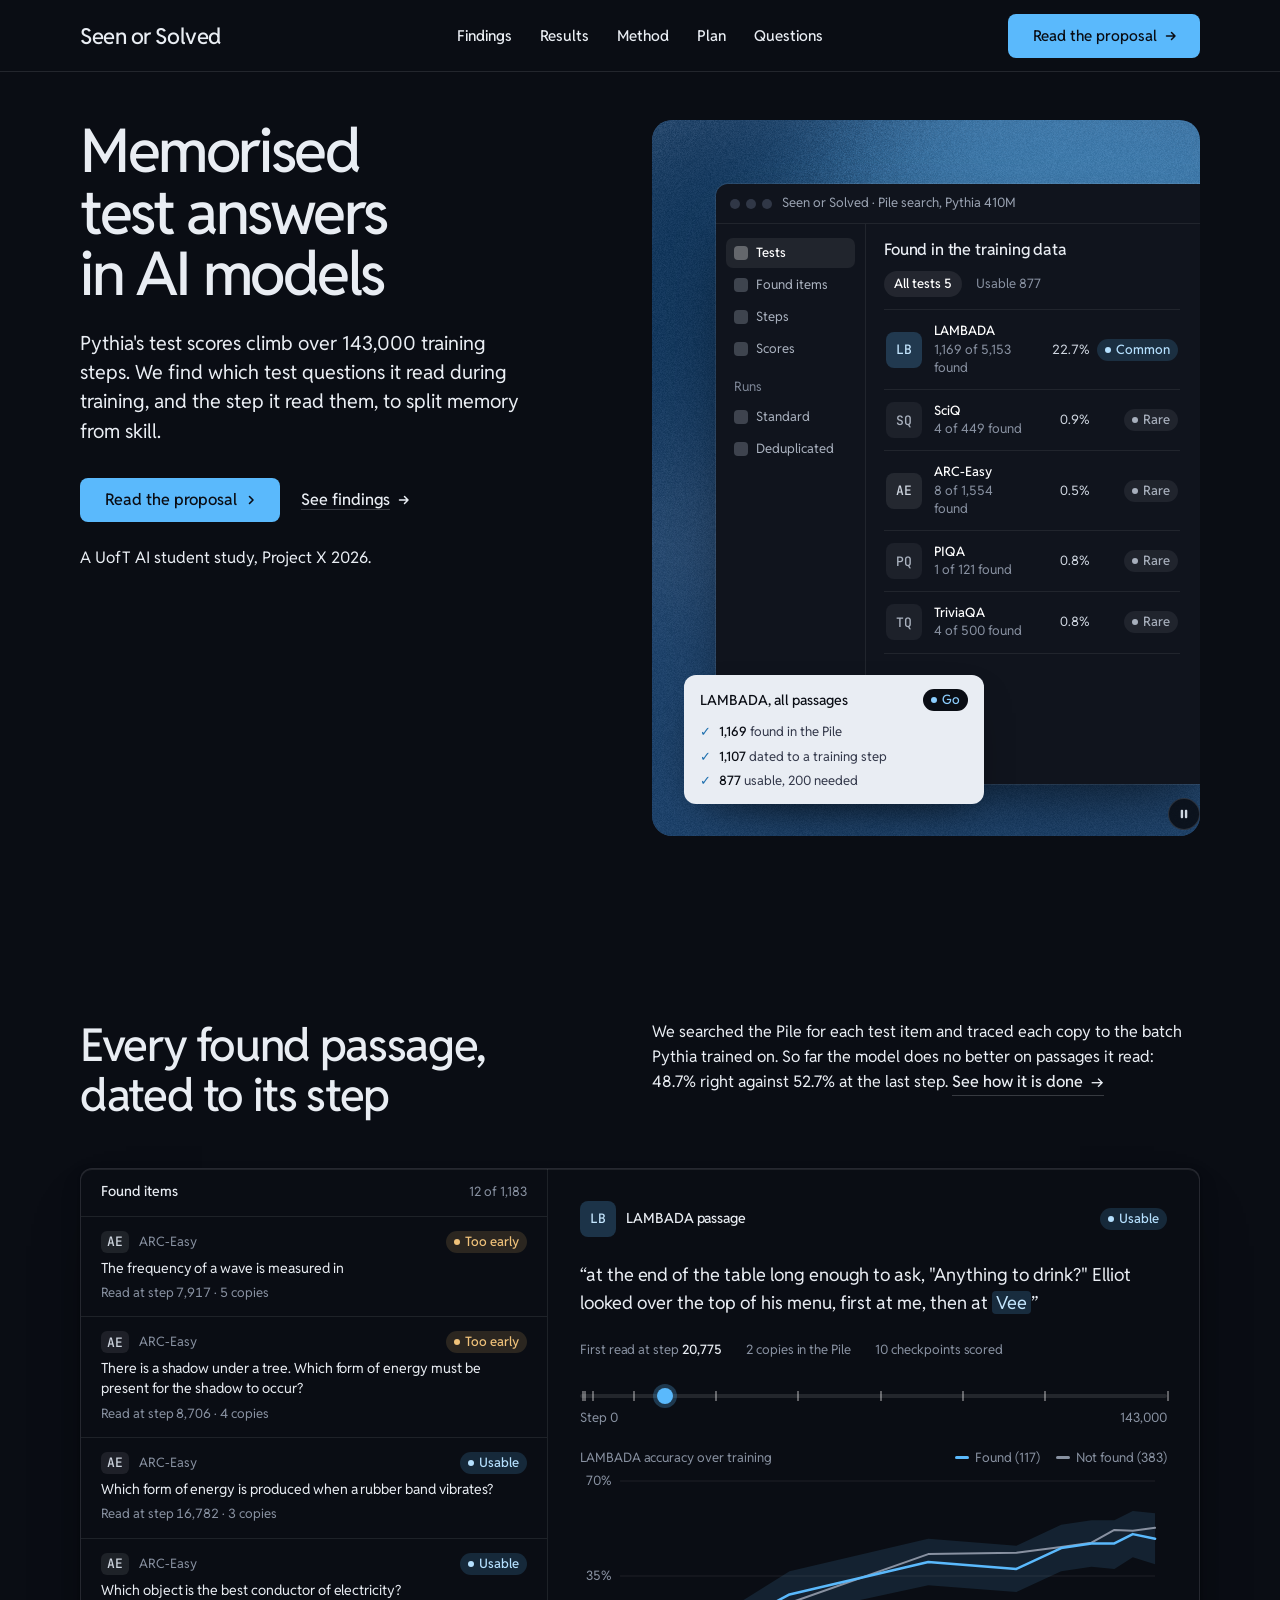
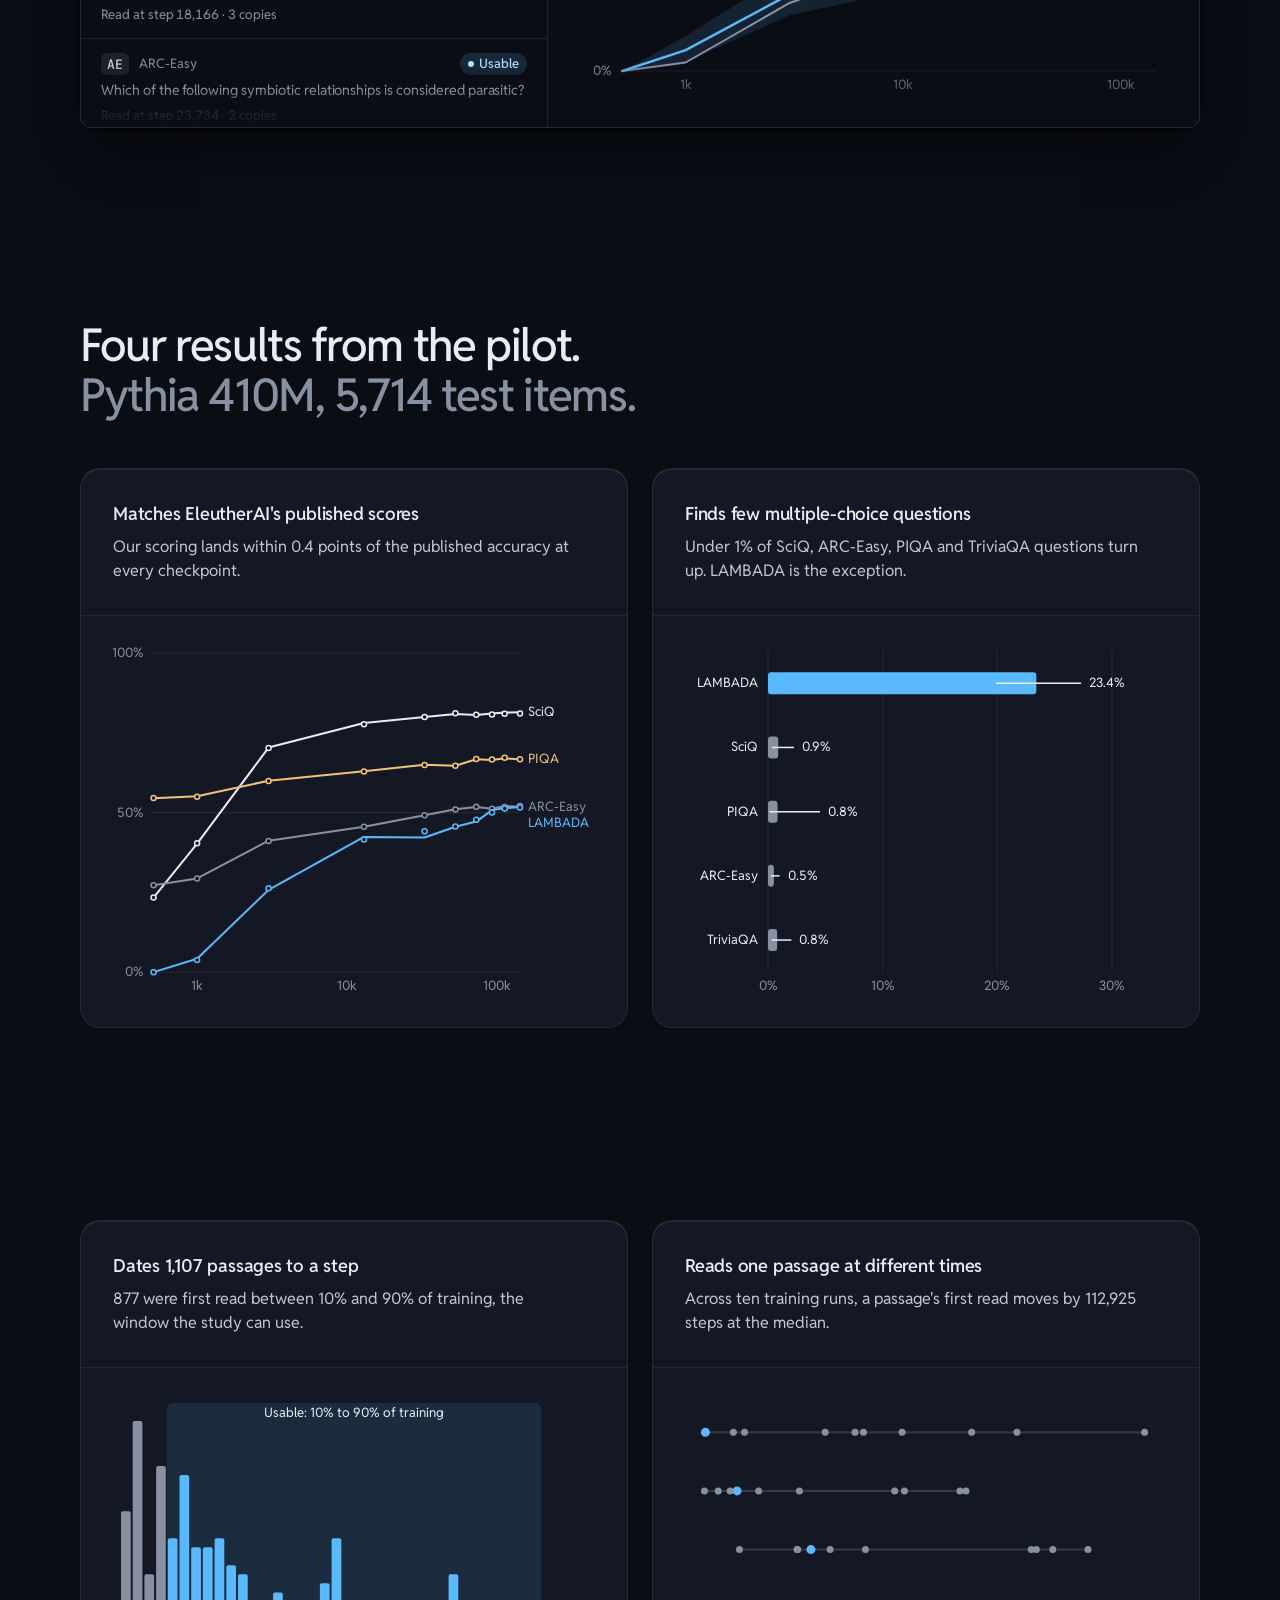
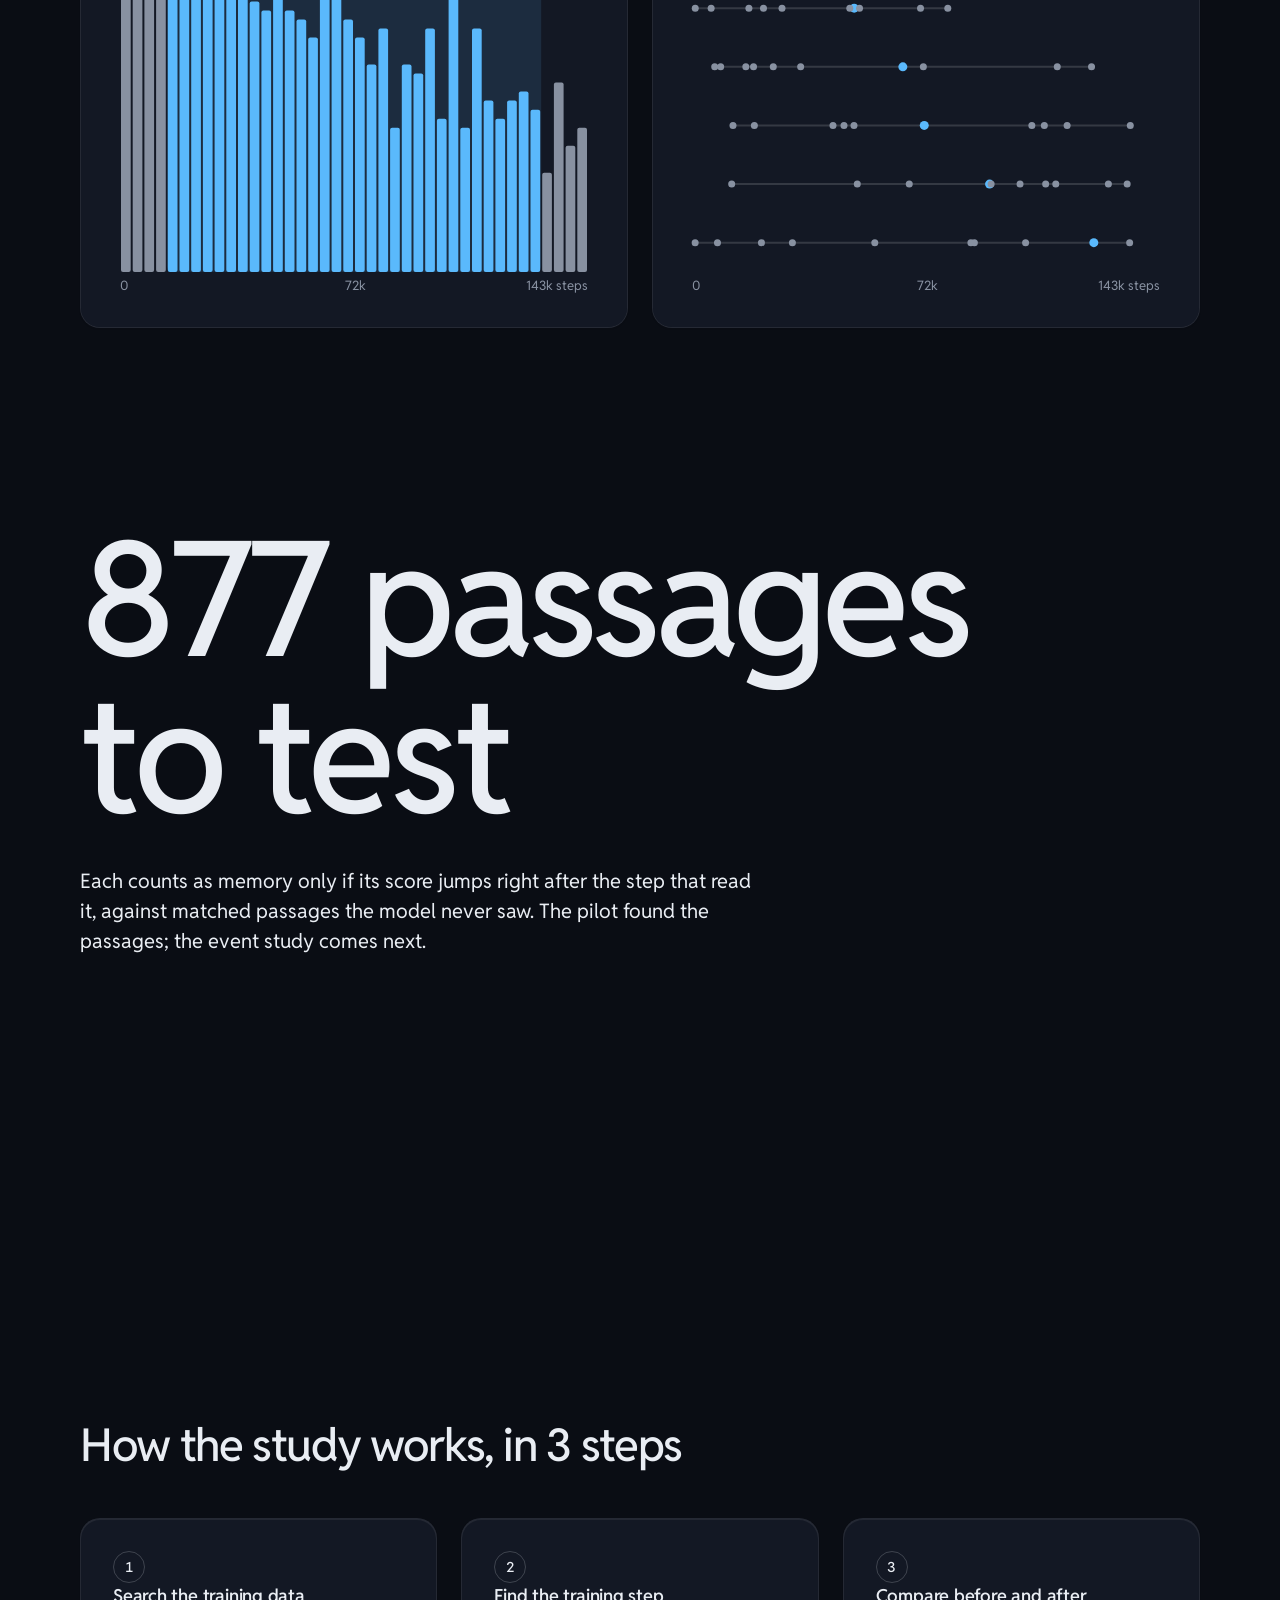
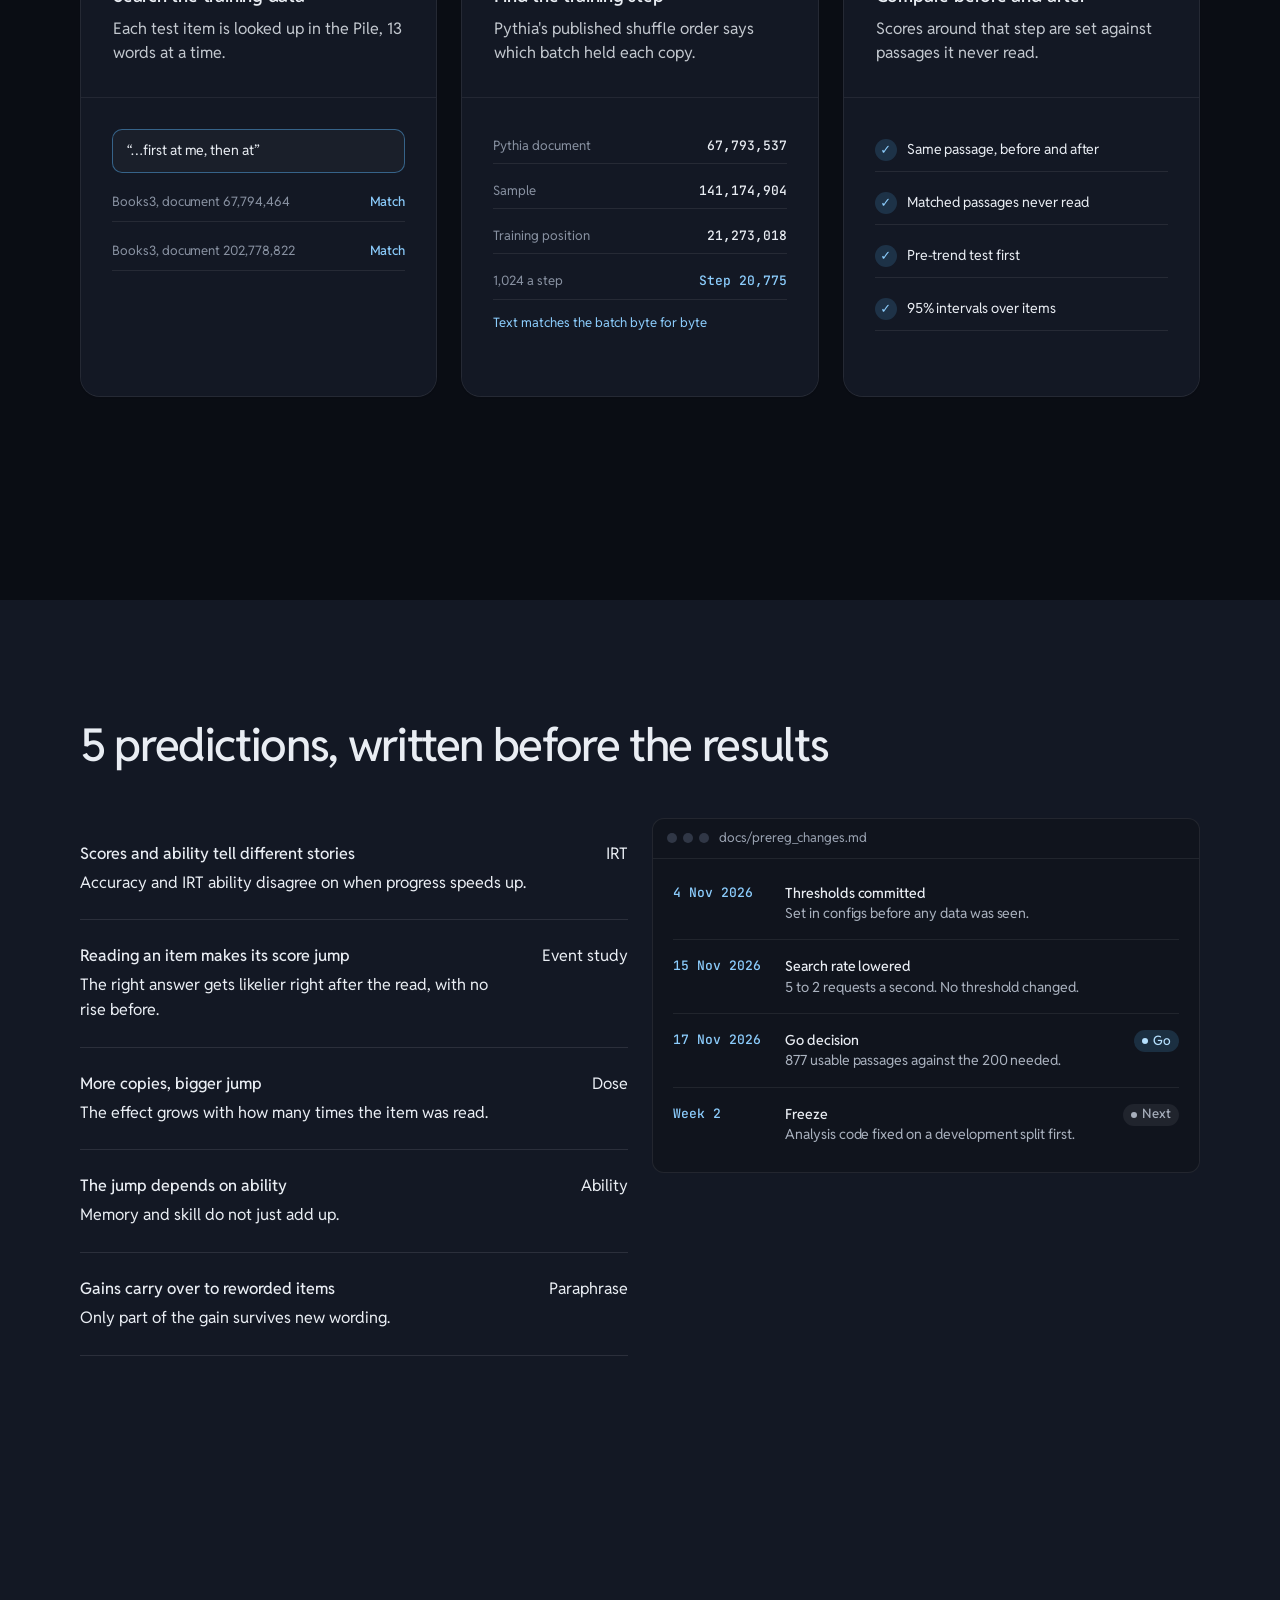
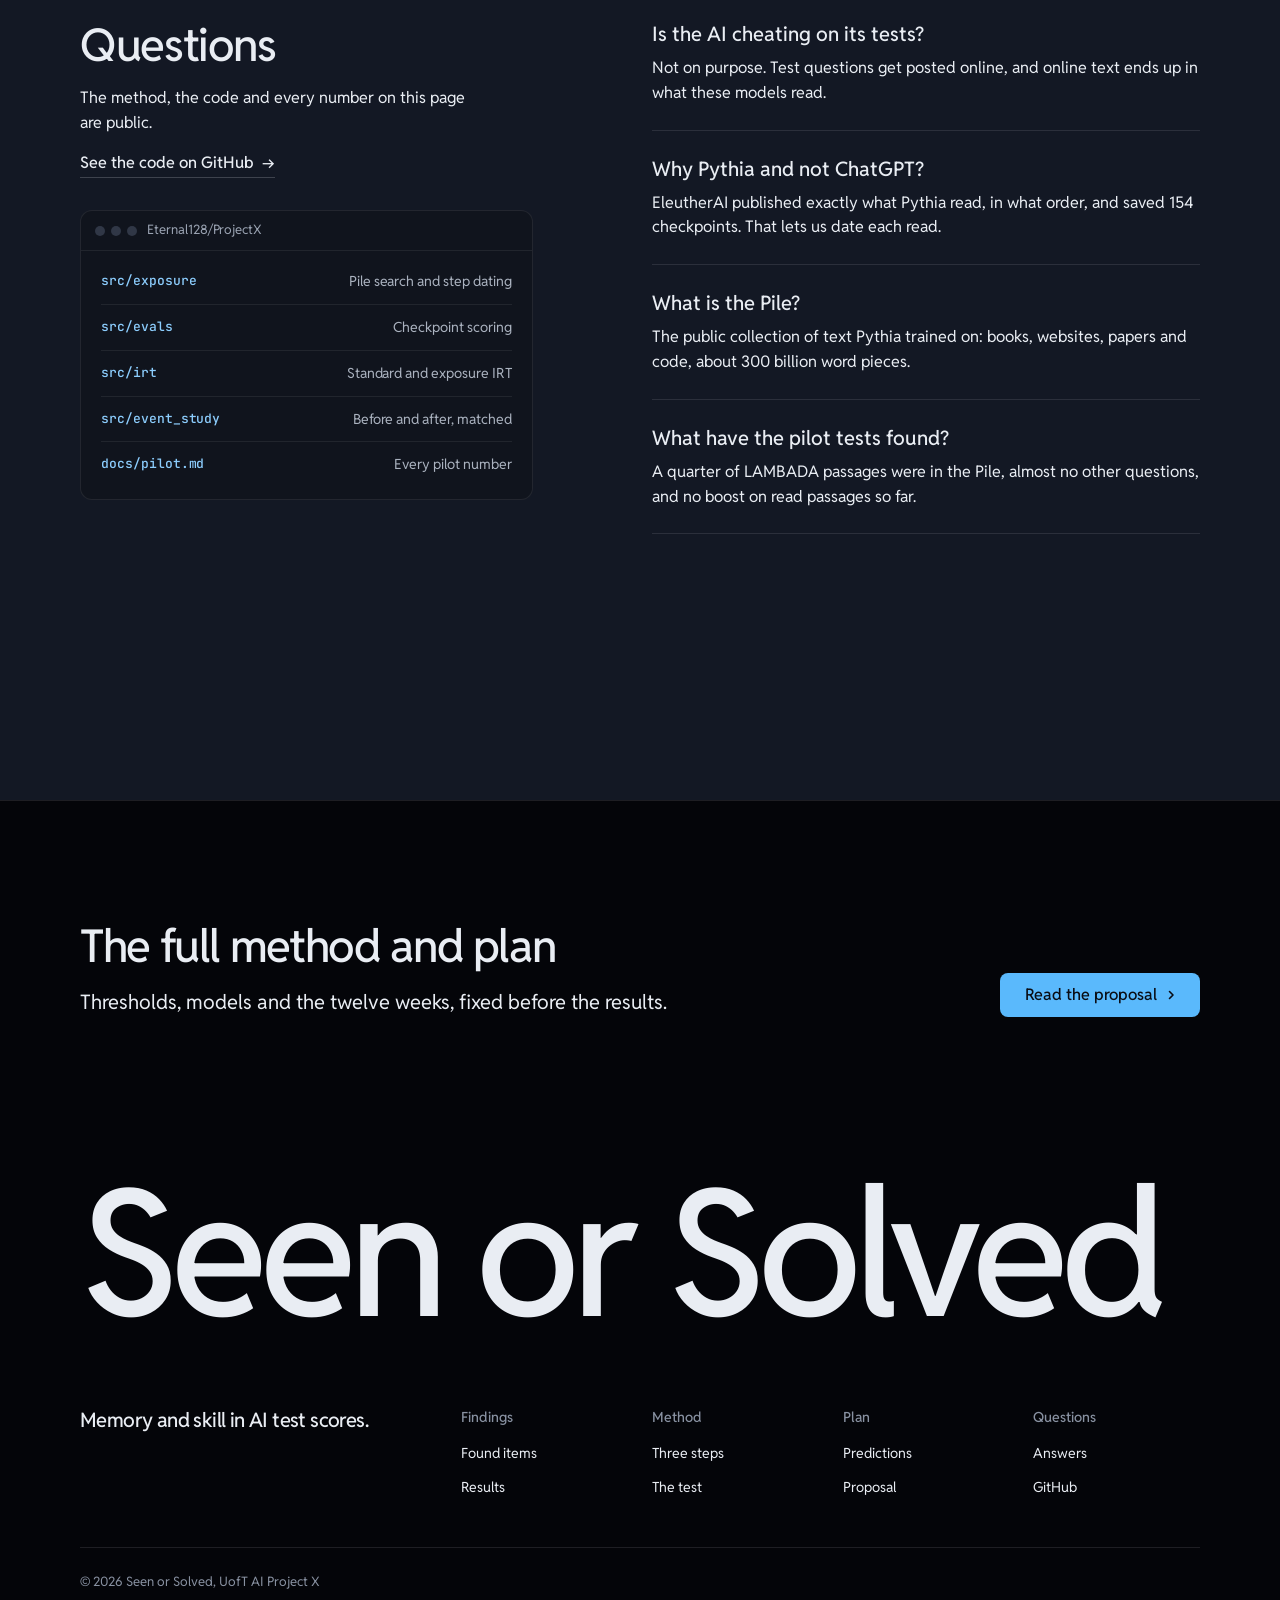
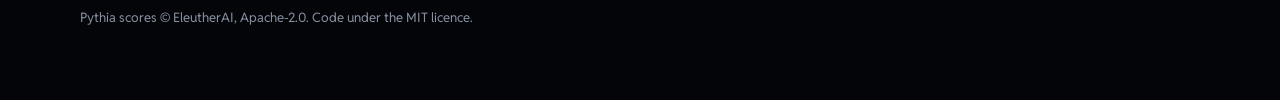
==== commit fce0a639: "Rebuild the website as a modern dark research page The exam-paper look read as old-fashioned. The pa" ====
--- a/site/index.html
+++ b/site/index.html
@@ -1,368 +1,339 @@
 <!doctype html>
-<html lang="en">
+<html lang="en" data-type="software" data-radius="soft" data-buttons="arrow" data-motion>
 <head>
 <meta charset="utf-8">
-<meta name="viewport" content="width=device-width, initial-scale=1">
-<title>Seen or Solved? Did the AI learn it, or memorize it?</title>
-<meta name="description" content="AI models are judged by test scores, but they may have already seen the test questions while learning. A University of Toronto student project measures how much of one AI's improving scores comes from memory.">
-<meta property="og:title" content="Seen or Solved? Did the AI learn it, or memorize it?">
-<meta property="og:description" content="How much of an AI's improving test score comes from having already seen the questions?">
-<meta name="theme-color" content="#1a2039">
-<link rel="icon" href="data:image/svg+xml,%3Csvg xmlns='http://www.w3.org/2000/svg' viewBox='0 0 32 32'%3E%3Ccircle cx='16' cy='16' r='14' fill='%23a1ffcb' stroke='%23232323' stroke-width='6'/%3E%3C/svg%3E">
-<script>document.documentElement.classList.add('js')</script>
+<meta name="viewport" content="width=device-width, initial-scale=1, viewport-fit=cover">
+<title>Seen or Solved: how much of an AI's test progress is memory</title>
+<meta name="description" content="A UofT AI student study that finds which test questions Pythia read in training, and when, to separate memorised answers from real skill.">
+<meta property="og:type" content="website">
+<meta property="og:title" content="Seen or Solved: how much of an AI's test progress is memory">
+<meta property="og:description" content="We find which test questions Pythia read in training, and when, to separate memorised answers from real skill.">
+<meta property="og:image" content="share.jpg">
+<meta name="twitter:card" content="summary_large_image">
+<link rel="icon" href="favicon.svg" type="image/svg+xml">
+<meta name="theme-color" content="#0a0d14">
+<!-- <link rel="canonical" href="https://[the project's own domain]/"> -->
+<meta name="site-kind" content="software">
+<meta name="page-type" content="software">
 <link rel="preconnect" href="https://fonts.googleapis.com">
 <link rel="preconnect" href="https://fonts.gstatic.com" crossorigin>
-<link href="https://fonts.googleapis.com/css2?family=Rokkitt:wght@800&family=Literata:ital,opsz,wght@0,7..72,400;0,7..72,600;1,7..72,400&display=swap" rel="stylesheet">
-<link rel="stylesheet" href="assets/css/site.css">
+<link href="https://fonts.googleapis.com/css2?family=Reddit+Sans:wght@400..700&family=JetBrains+Mono:wght@400..500&display=swap" rel="stylesheet">
+<link rel="stylesheet" href="assets/system.css">
+<link rel="stylesheet" href="assets/ui/cards.css">
+<link rel="stylesheet" href="assets/motion/motion.css">
+<link rel="stylesheet" href="assets/backgrounds/backgrounds.css">
+<link rel="stylesheet" href="assets/layout/layout.css">
+<link rel="stylesheet" href="assets/icons/icon.css">
+<style>
+:root {
+  --p-bg: #0a0d14; --p-surface: #131824; --p-ink: #e9edf3; --p-muted: #8891a1;
+  --p-accent: #5ab9fc; --p-accent-ink: #0a0d14; --p-action: #5ab9fc; --p-action-ink: #0a0d14;
+  --p-inv-bg: #e9edf3; --p-inv-surface: #d7dbe1; --p-inv-ink: #0a0d14; --p-inv-muted: #54575f;
+  --p-inv-accent: #0a0d14; --p-inv-accent-ink: #e9edf3; --p-inv-action: #0a0d14; --p-inv-action-ink: #e9edf3;
+  --font-display: "Reddit Sans", system-ui, sans-serif;
+  --font-text: "Reddit Sans", system-ui, sans-serif;
+  --font-mono: "JetBrains Mono", ui-monospace, "SFMono-Regular", Menlo, Consolas, monospace;
+  --display-weight: 500;
+  --display-tracking: -0.03em;
+  --display-tracking-xl: -0.04em;
+}
+</style>
+<link rel="stylesheet" href="assets/ui/base.css">
+<link rel="stylesheet" href="assets/css/home.css">
+<script>document.documentElement.classList.add('m-enter');setTimeout(()=>document.documentElement.classList.add('m-enter-done'),700)</script>
+<script src="assets/backgrounds/backgrounds.js"></script>
+<script>document.documentElement.classList.add('mo-js');setTimeout(()=>document.documentElement.classList.add('mo-safe'),2500)</script>
+<link rel="modulepreload" href="assets/moments/moments.js">
+<link rel="modulepreload" href="assets/moments/lib.js">
+<link rel="modulepreload" href="assets/moments/letters-assemble/moment.js">
 </head>
 <body>
-<a class="skip" href="#main">Skip to content</a>
-
-<header class="bar">
-  <a class="bar__mark" href="#top">Seen or Solved?</a>
-  <nav class="bar__nav" aria-label="Contents">
-    <a href="#found">What we found</a>
-    <a href="#slips">The questions</a>
-    <a href="#method">How we test it</a>
-    <a href="#next">What’s next</a>
-    <a href="#questions">Questions</a>
-  </nav>
-  <a class="bar__action" href="proposal.html">Full proposal</a>
+<!-- type: software (a research study of an AI model, shown as the instrument it runs)
+     deal: hero collage, nav nav-centre (nav-cards dealt; no photographs, so dealt again from its list), close close-word,
+           footer footer-dark, rhythm surface-pairs, buttons arrow, mark wordmark, ground sky
+     palette blue-black-cornflower (a dark screen and one blue: the room a model is trained and tested in); type reddit
+     effect: grain-gradient in the hero frame; moment: letters-assemble in #why (its own statement section) -->
+
+<header class="nav nav--centre">
+  <div class="wrap nav__bar">
+    <a class="skip-link" href="#top">Skip to content</a>
+    <a class="nav__logo" href="#top">Seen or Solved</a>
+    <nav class="nav__links" aria-label="Main">
+      <div class="nav__item"><a class="nav__link" href="#findings">Findings</a></div>
+      <div class="nav__item"><a class="nav__link" href="#results">Results</a></div>
+      <div class="nav__item"><a class="nav__link" href="#method">Method</a></div>
+      <div class="nav__item"><a class="nav__link" href="#plan">Plan</a></div>
+      <div class="nav__item"><a class="nav__link" href="#questions">Questions</a></div>
+    </nav>
+    <div class="nav__actions">
+      <a class="btn btn--primary" href="proposal.html">Read the proposal</a>
+    </div>
+    <button class="nav__toggle" type="button" aria-expanded="false" aria-label="Menu">
+      <svg width="18" height="18" viewBox="0 0 18 18" aria-hidden="true"><path d="M2 5h14M2 13h14" stroke="currentColor" stroke-width="1.6" stroke-linecap="round"/></svg>
+    </button>
+  </div>
 </header>
 
-<main id="main">
-  <section class="hero" id="top" aria-labelledby="top-h">
-    <img class="hero__photo" src="assets/img/student-at-a-table-by-candlelight.jpg" width="1213" height="1408" alt="An old etching of a student reading a large book at a table by candlelight.">
-    <div class="hero__card">
-      <h1 id="top-h" class="hero__title"><span>Seen</span> <span>or</span> <span>solved?</span></h1>
-      <div class="hero__body">
-        <ul class="hero__facts">
-          <li>An open AI model, Pythia</li>
-          <li>143,000 steps of reading</li>
-          <li>5,714 test questions checked</li>
+<main id="top">
+  <section class="hero hero--collage" data-enter aria-labelledby="hero-h">
+    <div class="wrap"><div class="hero-text grid hero__grid">
+      <div class="hero__text span-5">
+        <h1 id="hero-h">Memorised test answers in AI models</h1>
+        <p class="hero__lead">Pythia's test scores climb over 143,000 training steps. We find which test questions it read during training, and the step it read them, to split memory from skill.</p>
+        <div class="btn-row"><a class="btn btn--primary" href="proposal.html">Read the proposal<svg class="m-arrow" viewBox="0 0 12 12" aria-hidden="true"><path class="m-arrow__stem" d="M1 6h8"/><path class="m-arrow__head" d="M4.5 2.5 8 6l-3.5 3.5"/></svg></a><a class="btn btn--secondary" href="#findings">See findings</a></div>
+        <p class="hero__proof">A UofT AI student study, Project X 2026.</p>
+      </div>
+      <div class="hero__art span-6 start-7" style="--ground-bg:#2a4a6e;--ground-surface:#3a6390;--ground-ink:#e9edf3;--ground-muted:#b9c6d6;--ground-accent:#5ab9fc" data-fx="grain-gradient" data-fx-seed="7" role="img" aria-label="The study's search of Pythia's training data: a quarter of LAMBADA passages found, under 1% of the other tests; 877 passages usable">
+        <div class="ly-piece ly-piece--main sw-win" aria-hidden="true">
+          <div class="sw-win__bar"><span class="sw-win__dots"><i></i><i></i><i></i></span><span>Seen or Solved · Pile search, Pythia 410M</span></div>
+          <div class="sw-win__body">
+            <div class="sw-side">
+              <span class="is-on"><i></i>Tests</span><span><i></i>Found items</span><span><i></i>Steps</span><span><i></i>Scores</span>
+              <span class="sw-side__label">Runs</span><span><i></i>Standard</span><span><i></i>Deduplicated</span>
+            </div>
+            <div class="sw-main">
+              <div class="sw-main__head"><h4>Found in the training data</h4></div>
+              <div class="sw-tabs"><span class="is-on">All tests 5</span><span>Usable 877</span></div>
+              <div class="sw-rows">
+<div class="sw-row"><span class="sw-tag sw-tag--lambada">LB</span><div><b>LAMBADA</b><small>1,169 of 5,153 found</small></div><span class="num">22.7%</span><span class="sw-chip sw-chip--high">Common</span></div>
+<div class="sw-row"><span class="sw-tag sw-tag--sciq">SQ</span><div><b>SciQ</b><small>4 of 449 found</small></div><span class="num">0.9%</span><span class="sw-chip sw-chip--low">Rare</span></div>
+<div class="sw-row"><span class="sw-tag sw-tag--arc_easy">AE</span><div><b>ARC-Easy</b><small>8 of 1,554 found</small></div><span class="num">0.5%</span><span class="sw-chip sw-chip--low">Rare</span></div>
+<div class="sw-row"><span class="sw-tag sw-tag--piqa">PQ</span><div><b>PIQA</b><small>1 of 121 found</small></div><span class="num">0.8%</span><span class="sw-chip sw-chip--low">Rare</span></div>
+<div class="sw-row"><span class="sw-tag sw-tag--triviaqa">TQ</span><div><b>TriviaQA</b><small>4 of 500 found</small></div><span class="num">0.8%</span><span class="sw-chip sw-chip--low">Rare</span></div>
+              </div>
+            </div>
+          </div>
+        </div>
+        <div class="ly-piece ly-piece--note sw-card" aria-hidden="true" data-ly-steps="700">
+          <div class="sw-card__row"><h5>LAMBADA, all passages</h5><span class="sw-chip sw-chip--high" data-step data-step-at="4">Go</span></div>
+          <div class="sw-note" data-step><i>✓</i><span><b>1,169</b> found in the Pile</span></div>
+          <div class="sw-note" data-step><i>✓</i><span><b>1,107</b> dated to a training step</span></div>
+          <div class="sw-note" data-step><i>✓</i><span><b>877</b> usable, 200 needed</span></div>
+        </div>
+      </div>
+    </div></div>
+  </section>
+
+  <section class="section" id="findings" aria-labelledby="findings-h">
+    <div class="wrap">
+      <div class="grid">
+        <h2 class="span-5" id="findings-h">Every found passage, dated to its step</h2>
+        <p class="span-6 start-7">We searched the Pile for each test item and traced each copy to the batch Pythia trained on. So far the model does no better on passages it read: 48.7% right against 52.7% at the last step. <a class="link" href="#method">See how it is done</a></p>
+      </div>
+      <div class="ui app fill">
+        <div class="app__pane app__pane--list">
+          <div class="sw-list" role="img" aria-label="Twelve test items found in Pythia's training data, each with the step that first read it">
+            <div class="sw-list__head"><span>Found items</span><span class="sw-list__count">12 of 1,183</span></div>
+<div class="sw-item"><div class="sw-item__top"><span class="sw-tag sw-tag--arc_easy">AE</span><span class="sw-item__who">ARC-Easy</span><span class="sw-chip sw-chip--mid">Too early</span></div><p class="sw-item__text">The frequency of a wave is measured in</p><span class="sw-item__sub">Read at step 7,917 · 5 copies</span></div>
+<div class="sw-item"><div class="sw-item__top"><span class="sw-tag sw-tag--arc_easy">AE</span><span class="sw-item__who">ARC-Easy</span><span class="sw-chip sw-chip--mid">Too early</span></div><p class="sw-item__text">There is a shadow under a tree. Which form of energy must be present for the shadow to occur?</p><span class="sw-item__sub">Read at step 8,706 · 4 copies</span></div>
+<div class="sw-item"><div class="sw-item__top"><span class="sw-tag sw-tag--arc_easy">AE</span><span class="sw-item__who">ARC-Easy</span><span class="sw-chip sw-chip--high">Usable</span></div><p class="sw-item__text">Which form of energy is produced when a rubber band vibrates?</p><span class="sw-item__sub">Read at step 16,782 · 3 copies</span></div>
+<div class="sw-item"><div class="sw-item__top"><span class="sw-tag sw-tag--arc_easy">AE</span><span class="sw-item__who">ARC-Easy</span><span class="sw-chip sw-chip--high">Usable</span></div><p class="sw-item__text">Which object is the best conductor of electricity?</p><span class="sw-item__sub">Read at step 18,166 · 3 copies</span></div>
+<div class="sw-item"><div class="sw-item__top"><span class="sw-tag sw-tag--arc_easy">AE</span><span class="sw-item__who">ARC-Easy</span><span class="sw-chip sw-chip--high">Usable</span></div><p class="sw-item__text">Which of the following symbiotic relationships is considered parasitic?</p><span class="sw-item__sub">Read at step 23,734 · 2 copies</span></div>
+<div class="sw-item"><div class="sw-item__top"><span class="sw-tag sw-tag--piqa">PQ</span><span class="sw-item__who">PIQA</span><span class="sw-chip sw-chip--high">Usable</span></div><p class="sw-item__text">How to Tell if an Avocado is Bad</p><span class="sw-item__sub">Read at step 65,007 · 2 copies</span></div>
+<div class="sw-item is-on"><div class="sw-item__top"><span class="sw-tag sw-tag--lambada">LB</span><span class="sw-item__who">LAMBADA</span><span class="sw-chip sw-chip--high">Usable</span></div><p class="sw-item__text">…over the top of his menu, first at me, then at ___</p><span class="sw-item__sub">Read at step 20,775 · 2 copies</span></div>
+<div class="sw-item"><div class="sw-item__top"><span class="sw-tag sw-tag--lambada">LB</span><span class="sw-item__who">LAMBADA</span><span class="sw-chip sw-chip--high">Usable</span></div><p class="sw-item__text">…leg dangling in the air, the other still lying on the ___</p><span class="sw-item__sub">Read at step 34,627 · 2 copies</span></div>
+<div class="sw-item"><div class="sw-item__top"><span class="sw-tag sw-tag--lambada">LB</span><span class="sw-item__who">LAMBADA</span><span class="sw-chip sw-chip--high">Usable</span></div><p class="sw-item__text">…upstairs. He&#x27;d be cross with us for comparing him to a ___</p><span class="sw-item__sub">Read at step 51,679 · 2 copies</span></div>
+<div class="sw-item"><div class="sw-item__top"><span class="sw-tag sw-tag--lambada">LB</span><span class="sw-item__who">LAMBADA</span><span class="sw-chip sw-chip--high">Usable</span></div><p class="sw-item__text">…Pam said. &quot;I have to obey him, but I do it ___</p><span class="sw-item__sub">Read at step 69,274 · 2 copies</span></div>
+<div class="sw-item"><div class="sw-item__top"><span class="sw-tag sw-tag--lambada">LB</span><span class="sw-item__who">LAMBADA</span><span class="sw-chip sw-chip--high">Usable</span></div><p class="sw-item__text">…came and went as he chose. &quot;These matters are nothing,&quot; said ___</p><span class="sw-item__sub">Read at step 91,882 · 2 copies</span></div>
+<div class="sw-item"><div class="sw-item__top"><span class="sw-tag sw-tag--lambada">LB</span><span class="sw-item__who">LAMBADA</span><span class="sw-chip sw-chip--high">Usable</span></div><p class="sw-item__text">…They had orders to take your mother to the Fount,&quot; said ___</p><span class="sw-item__sub">Read at step 115,295 · 1 copy</span></div>
+          </div>
+        </div>
+        <div class="app__pane app__pane--open">
+          <div class="sw-open" role="img" aria-label="One LAMBADA passage, first read at step 20,775, and accuracy on found and unfound passages over training">
+            <div class="sw-open__head"><span class="sw-tag sw-tag--lambada">LB</span><span>LAMBADA passage</span><span class="sw-chip sw-chip--high">Usable</span></div>
+            <p class="sw-open__text">“at the end of the table long enough to ask, &quot;Anything to drink?&quot; Elliot looked over the top of his menu, first at me, then at <mark>Vee</mark>”</p>
+            <div class="sw-open__meta"><span>First read at step <b>20,775</b></span><span>2 copies in the Pile</span><span>10 checkpoints scored</span></div>
+            <div class="sw-track" aria-hidden="true"><span class="sw-track__line"><i style="left:0.36%"></i><i style="left:0.70%"></i><i style="left:2.10%"></i><i style="left:9.09%"></i><i style="left:23.08%"></i><i style="left:37.06%"></i><i style="left:51.05%"></i><i style="left:65.03%"></i><i style="left:79.02%"></i><i style="left:100.00%"></i></span><span class="sw-track__read" style="left:14.53%"></span><span class="sw-track__lab sw-track__lab--start">Step 0</span><span class="sw-track__lab sw-track__lab--end">143,000</span></div>
+            <div class="sw-open__chart">
+              <div class="sw-open__chart-head"><span>LAMBADA accuracy over training</span><span class="sw-legend"><span><i class="k-found"></i>Found (117)</span><span><i class="k-clean"></i>Not found (383)</span></span></div>
+              <div class="chart" id="chart-groups"></div>
+            </div>
+          </div>
+        </div>
+      </div>
+    </div>
+  </section>
+
+  <section class="section g2" id="results" aria-labelledby="results-h">
+    <div class="wrap">
+      <div class="group">
+        <div class="section-head">
+          <h2 id="results-h">Four results from the pilot. <span class="muted">Pythia 410M, 5,714 test items.</span></h2>
+        </div>
+        <div class="grid">
+          <article class="card card--row span-6">
+            <h3>Matches EleutherAI's published scores</h3>
+            <p>Our scoring lands within 0.4 points of the published accuracy at every checkpoint.</p>
+            <div class="panel panel--flush"><div class="chart chart--panel" id="chart-acc" role="img" aria-label="Accuracy of Pythia 410M on SciQ, PIQA, ARC-Easy and LAMBADA over training, our scoring as lines and EleutherAI's published accuracy as dots"></div></div>
+          </article>
+          <article class="card card--row span-6">
+            <h3>Finds few multiple-choice questions</h3>
+            <p>Under 1% of SciQ, ARC-Easy, PIQA and TriviaQA questions turn up. LAMBADA is the exception.</p>
+            <div class="panel panel--flush"><div class="chart chart--panel" id="chart-cov" role="img" aria-label="Share of each test found in the Pile with 95% intervals: LAMBADA 23%, the others under 1%"></div></div>
+          </article>
+        </div>
+      </div>
+      <div class="grid">
+        <article class="card card--row span-6">
+          <h3>Dates 1,107 passages to a step</h3>
+          <p>877 were first read between 10% and 90% of training, the window the study can use.</p>
+          <div class="panel panel--flush"><div class="chart chart--panel" id="chart-dates" role="img" aria-label="When each LAMBADA passage was first read during training, with the usable window from 10% to 90% marked"></div></div>
+        </article>
+        <article class="card card--row span-6">
+          <h3>Reads one passage at different times</h3>
+          <p>Across ten training runs, a passage's first read moves by 112,925 steps at the median.</p>
+          <div class="panel panel--flush"><div class="chart chart--panel" id="chart-seeds" role="img" aria-label="Eight passages, each first read at very different steps in ten training runs"></div></div>
+        </article>
+      </div>
+    </div>
+  </section>
+
+  <section class="section" id="why" data-moment="letters-assemble" aria-labelledby="why-h">
+    <div class="wrap">
+      <h2 class="mo-la__type" id="why-h">877 passages to test</h2>
+      <p class="mo-la__sub">Each counts as memory only if its score jumps right after the step that read it, against matched passages the model never saw. The pilot found the passages; the event study comes next.</p>
+    </div>
+  </section>
+
+  <section class="section" id="method" style="--hm: 2" aria-labelledby="method-h">
+    <div class="wrap">
+      <div class="section-head">
+        <h2 id="method-h">How the study works, in 3 steps</h2>
+      </div>
+      <div class="grid">
+        <article class="card card--row span-4">
+          <span class="step-num">1</span>
+          <h3>Search the training data</h3>
+          <p>Each test item is looked up in the Pile, 13 words at a time.</p>
+          <div class="panel panel--flush">
+            <div class="sw-mini ui" role="img" aria-label="A 13-word search of the Pile with two matching Books3 documents">
+              <div class="sw-field">“…first at me, then at”</div>
+              <div class="sw-hit"><span>Books3, document 67,794,464</span><b>Match</b></div>
+              <div class="sw-hit"><span>Books3, document 202,778,822</span><b>Match</b></div>
+            </div>
+          </div>
+        </article>
+        <article class="card card--row span-4">
+          <span class="step-num">2</span>
+          <h3>Find the training step</h3>
+          <p>Pythia's published shuffle order says which batch held each copy.</p>
+          <div class="panel panel--flush">
+            <div class="sw-mini sw-mini--mono ui" role="img" aria-label="One copy traced from its Pythia document to its sample, training position and step 20,775">
+              <div><span>Pythia document</span><b>67,793,537</b></div>
+              <div><span>Sample</span><b>141,174,904</b></div>
+              <div><span>Training position</span><b>21,273,018</b></div>
+              <div><span>1,024 a step</span><b>Step 20,775</b></div>
+              <div class="sw-mini__ok">Text matches the batch byte for byte</div>
+            </div>
+          </div>
+        </article>
+        <article class="card card--row span-4">
+          <span class="step-num">3</span>
+          <h3>Compare before and after</h3>
+          <p>Scores around that step are set against passages it never read.</p>
+          <div class="panel panel--flush">
+            <div class="sw-mini ui" role="img" aria-label="The four checks of the comparison">
+              <div class="sw-check"><i>✓</i>Same passage, before and after</div>
+              <div class="sw-check"><i>✓</i>Matched passages never read</div>
+              <div class="sw-check"><i>✓</i>Pre-trend test first</div>
+              <div class="sw-check"><i>✓</i>95% intervals over items</div>
+            </div>
+          </div>
+        </article>
+      </div>
+    </div>
+  </section>
+
+  <section class="section ground-surface" id="plan" style="--hm: 2" aria-labelledby="plan-h">
+    <div class="wrap">
+      <div class="section-head">
+        <h2 id="plan-h">5 predictions, written before the results</h2>
+      </div>
+      <div class="grid grid--top">
+        <ul class="rows span-6">
+          <li><span class="rows__name">Scores and ability tell different stories</span><p>Accuracy and IRT ability disagree on when progress speeds up.</p><span class="rows__value">IRT</span></li>
+          <li><span class="rows__name">Reading an item makes its score jump</span><p>The right answer gets likelier right after the read, with no rise before.</p><span class="rows__value">Event study</span></li>
+          <li><span class="rows__name">More copies, bigger jump</span><p>The effect grows with how many times the item was read.</p><span class="rows__value">Dose</span></li>
+          <li><span class="rows__name">The jump depends on ability</span><p>Memory and skill do not just add up.</p><span class="rows__value">Ability</span></li>
+          <li><span class="rows__name">Gains carry over to reworded items</span><p>Only part of the gain survives new wording.</p><span class="rows__value">Paraphrase</span></li>
         </ul>
-        <p class="hero__line">A student’s grades rise all term. Did they learn the subject, or find last year’s exam? We check the same thing for an AI.</p>
-      </div>
-      <div class="hero__foot">
-        <span class="hero__credit">University of Toronto · Project X 2026</span>
-        <a class="button" href="#found">See what we found</a>
-        <a class="hero__link" href="proposal.html">Read the proposal</a>
-      </div>
-    </div>
-  </section>
-
-  <section class="found" id="found" aria-labelledby="found-h">
-    <div class="found__top">
-      <h2 id="found-h" class="h2">What we found</h2>
-      <p class="found__note">We searched everything the AI read for 5,214 test questions and 5,153 story passages, then found the moment it read each one.</p>
-    </div>
-    <dl class="facts">
-      <div><dt>23%</dt><dd>of the story passages in LAMBADA, a reading test, were in its reading.</dd></div>
-      <div><dt>14</dt><dd>of 5,214 science and common-sense questions were.</dd></div>
-      <div><dt>877</dt><dd>passages were read at a point in training we can study.</dd></div>
-      <div><dt>No boost</dt><dd>passages it had read are not answered better, so far.</dd></div>
-    </dl>
-    <div class="found__close">
-      <p class="statement">So far, having read a passage has not made the AI better at it. That is a first look; the real test, passage by passage, comes next.</p>
-      <figure class="found__pic">
-        <img src="assets/img/broadside-with-48-scenes-relating-to-the.jpg" width="1000" height="1400" loading="lazy" alt="A printed sheet of 48 small woodcut scenes contrasting the life of a good student with a bad one.">
-        <figcaption>The good student and the bad student, a Madrid print of 1864.</figcaption>
-      </figure>
-    </div>
-  </section>
-
-  <section class="slips" id="slips" aria-labelledby="slips-h">
-    <img class="slips__photo" src="assets/img/a-scene-in-a-library.jpg" width="2000" height="1645" loading="lazy" alt="An early photograph of two shelves of old books.">
-    <div class="slips__text">
-      <h2 id="slips-h" class="h2">Found in its reading</h2>
-      <p>Much of what Pythia read was whole books. Copies of these test items were inside them. Each slip shows the item, its answer, and the training step at which the AI first read it.</p>
-    </div>
-    <div class="slips__row" id="slip-row"></div>
-  </section>
-
-  <section class="evidence" id="pilot" aria-labelledby="evidence-h" hidden>
-    <h2 id="evidence-h" class="h2">The evidence</h2>
-    <div class="sheets">
-      <article class="sheet" data-ui>
-        <h3 class="sheet__h">How much of each test it read</h3>
-        <div class="chart" id="cov-chart" role="img" aria-label="Share of each test found word for word in Pythia's reading material, with 95% ranges."></div>
-        <p class="sheet__p">Share of each test found word for word in its reading, with 95% ranges. Exact matching misses reworded copies, so these are lower limits.</p>
-      </article>
-      <article class="sheet" data-ui>
-        <h3 class="sheet__h">When it first read them</h3>
-        <div class="chart" id="dates-chart" role="img" aria-label="Training step at which Pythia first read each found test item."></div>
-        <p class="sheet__p">Each dot is a question; the bars count LAMBADA’s 1,107 dated passages. The study needs items first read in the shaded middle of training.</p>
-      </article>
-    </div>
-    <article class="sheet sheet--wide" data-ui>
-      <div class="sheet__head">
-        <h3 id="pilot-title" class="sheet__h">Percent correct</h3>
-        <div class="legend" id="pilot-legend"></div>
-      </div>
-      <div class="chart" id="pilot-chart" role="img" aria-labelledby="pilot-title"></div>
-      <p class="sheet__p">Shaded bands are 95% ranges. Moving right means more training.</p>
-      <form class="controls" id="pilot-controls" aria-label="Chart options">
-          <fieldset class="ctl-group">
-            <legend>Test</legend>
-            <label class="ctl-row"><span>LAMBADA, last word</span><input type="radio" name="pbench" value="lambada" checked></label>
-            <label class="ctl-row"><span>SciQ, ARC and PIQA together</span><input type="radio" name="pbench" value="all"></label>
-            <label class="ctl-row"><span>ARC-Easy, science</span><input type="radio" name="pbench" value="arc_easy"></label>
-            <label class="ctl-row"><span>SciQ, science</span><input type="radio" name="pbench" value="sciq"></label>
-            <label class="ctl-row"><span>PIQA, common sense</span><input type="radio" name="pbench" value="piqa"></label>
-          </fieldset>
-          <fieldset class="ctl-group">
-            <legend>Measure</legend>
-            <div class="seg">
-              <label><input type="radio" name="pmeasure" value="acc" checked>Percent correct</label>
-              <label><input type="radio" name="pmeasure" value="logp">Confidence</label>
-            </div>
-          </fieldset>
-          <p class="pilot__note">“Confidence” is the log-probability the AI gives the right answer: higher means more sure. It moves more smoothly than right or wrong.</p>
-        </form>
-      <details class="table-view"><summary>Our scores next to the makers’ published scores</summary><div class="scroll" id="pilot-check"></div></details>
-      <details class="table-view"><summary>How many questions fall in each group</summary><div class="scroll" id="pilot-counts"></div></details>
-      
-    </article>
-  </section>
-
-  <section class="ledger" id="scores" aria-labelledby="scores-h">
-    <h2 id="scores-h" class="ledger__h"><span>The scores</span> <span>to explain</span></h2>
-    <div class="ledger__rows">
-      <p class="ledger__row"><span class="ledger__whole">88</span><span class="ledger__dec">.2</span><span class="ledger__cap">percent right on SciQ, school science. Guessing scores 25.</span></p>
-      <p class="ledger__row"><span class="ledger__whole">73</span><span class="ledger__dec">.9</span><span class="ledger__cap">on PIQA, everyday common sense. Guessing scores 50.</span></p>
-      <p class="ledger__row"><span class="ledger__whole">64</span><span class="ledger__dec">.7</span><span class="ledger__cap">on LAMBADA, finishing a story with its last word.</span></p>
-      <p class="ledger__row"><span class="ledger__whole">64</span><span class="ledger__dec">.4</span><span class="ledger__cap">on ARC-Easy, grade-school science exams.</span></p>
-      <p class="ledger__row ledger__row--out"><span class="ledger__whole">26</span><span class="ledger__dec">.1</span><span class="ledger__cap">on MMLU, a university exam. Barely above guessing, so we leave it out.</span></p>
-      <p class="ledger__note">Final scores of Pythia 2.8B, the largest model we study, published by EleutherAI.</p>
-    </div>
-    <article class="sheet sheet--wide" data-ui>
-      <div class="sheet__head">
-        <h3 id="curve-title" class="sheet__h">SciQ: percent correct</h3>
-        <div class="legend" id="curve-legend"></div>
-      </div>
-      <div class="chart" id="curve-chart" role="img" aria-labelledby="curve-title"></div>
-      <p class="sheet__p">How the scores grow as each model reads more. Scores published by <a class="link" href="https://github.com/EleutherAI/pythia/tree/a19eecb807ec2c79a39ebf18108816e6ffffc1d5/evals/pythia-v1">EleutherAI</a>, the makers of Pythia.</p>
-      <form class="controls" id="curve-controls" aria-label="Chart options">
-          <fieldset class="ctl-group">
-            <legend>Test</legend>
-            <label class="ctl-row"><span>SciQ, science</span><span><span class="chance">guess 25%</span> <input type="radio" name="bench" value="sciq" checked></span></label>
-            <label class="ctl-row"><span>PIQA, common sense</span><span><span class="chance">guess 50%</span> <input type="radio" name="bench" value="piqa"></span></label>
-            <label class="ctl-row"><span>LAMBADA, last word</span><span><span class="chance">guess 0%</span> <input type="radio" name="bench" value="lambada"></span></label>
-            <label class="ctl-row"><span>ARC-Easy, science</span><span><span class="chance">guess 25%</span> <input type="radio" name="bench" value="arc_easy"></span></label>
-            <label class="ctl-row"><span>MMLU, left out</span><span><span class="chance">guess 25%</span> <input type="radio" name="bench" value="mmlu"></span></label>
-          </fieldset>
-          <fieldset class="ctl-group">
-            <legend>Reading material</legend>
-            <div class="seg">
-              <label><input type="radio" name="data" value="standard" checked>Original</label>
-              <label><input type="radio" name="data" value="deduped">Repeats removed</label>
-            </div>
-          </fieldset>
-          <fieldset class="ctl-group">
-            <legend>Show</legend>
-            <label class="ctl-row"><span>Guessing level</span><input type="checkbox" name="chance" checked></label>
-            <label class="ctl-row"><span>Margin of error</span><input type="checkbox" name="band" checked></label>
-          </fieldset>
-        </form>
-      <details class="table-view"><summary>Show the numbers as a table</summary><div class="scroll" id="curve-table"></div></details>
-    </article>
-  </section>
-
-  <section class="method" id="method" aria-labelledby="method-h">
-    <div class="method__intro">
-      <h2 id="method-h" class="h2">How we test it</h2>
-      <p>Finding a question in the AI’s reading is not proof that reading it raised the score. The test compares each question with itself, before and after the moment it was read.</p>
-      <figure class="method__pic">
-        <img src="assets/img/roderick-s-examination-at-surgeon-s-hall.jpg" width="1400" height="1127" loading="lazy" alt="An engraving of a nervous young man being questioned by a table of examiners.">
-        <figcaption>An examination at Surgeons’ Hall, an engraving of 1800.</figcaption>
-      </figure>
-    </div>
-    <div class="receipt" aria-label="The steps of the test">
-      <p class="receipt__title">The test, step by step</p>
-      <p class="receipt__group">Find</p>
-      <p class="receipt__row"><span>Search the AI’s reading for each question</span><i></i><span>5,214 + 5,153</span></p>
-      <p class="receipt__row"><span>Find the step at which it was read</span><i></i><span>e.g. 23,734</span></p>
-      <p class="receipt__group">Measure</p>
-      <p class="receipt__row"><span>Score the AI before and after that step</span><i></i><span>30 snapshots</span></p>
-      <p class="receipt__row"><span>Do the same for look-alikes it never read</span><i></i><span>matched</span></p>
-      <p class="receipt__group">Check</p>
-      <p class="receipt__row"><span>Was it already rising before?</span><i></i><span>warning</span></p>
-      <p class="receipt__row"><span>Does reading it twice help more?</span><i></i><span>copies</span></p>
-      <p class="receipt__total"><span>Did reading it cause a jump?</span><span>weeks 6–8</span></p>
-    </div>
-    <article class="sheet sheet--wide" data-ui>
-      <div class="demo">
-        <div class="demo__chart">
-          <div class="sheet__head">
-            <h3 id="stage-title" class="sheet__h">Practice run: the AI’s confidence in the right answer</h3>
-            <div class="legend" id="stage-legend"></div>
-          </div>
-          <div class="stage-nav" role="group" aria-label="Choose a step">
-            <button type="button" data-state="0" aria-pressed="true">1. Track both groups</button>
-            <button type="button" data-state="1" aria-pressed="false">2. Subtract</button>
-            <button type="button" data-state="2" aria-pressed="false">3. Look for the jump</button>
-          </div>
-          <div class="chart" id="stage-chart" role="img" aria-labelledby="stage-title"></div>
-          <p class="sheet__p">Made-up data, where we planted a jump of 1.5, to show the method finds it.</p>
-        </div>
-        <div class="demo__steps">
-<div class="how__step is-active" data-state="0">
-          <h3>First, track seen questions and look-alikes.</h3>
-          <p>For each test question we find in its reading material, we pick similar questions of the same difficulty that never appeared there. Then we track how confident the AI is in the right answer, snapshot by snapshot.</p>
-        </div>
-<div class="how__step" data-state="1">
-          <h3>Then subtract the look-alikes.</h3>
-          <p>Both groups improve as the AI gets smarter in general. Subtracting one from the other removes that shared improvement, leaving only what reading the question added.</p>
-        </div>
-<div class="how__step" data-state="2">
-          <h3>A jump right when it read the question is memory.</h3>
-          <p>If the gap opens exactly when the AI read the question, and not before, reading it caused the jump. On the practice data, the method finds the jump of 1.5 we planted.</p>
-        </div>
-        </div>
-      </div>
-    </article>
-    <article class="sheet sheet--wide" data-ui>
-      <h3 class="sheet__h">Which questions can we use?</h3>
-      <p class="sheet__p">We need saved snapshots both before and after the AI read a question. Move the slider to choose when it read one.</p>
-      <div class="probe">
-      <div class="probe__head">
-        <p class="probe__title">Try it: when did the AI read a test question?</p>
-        <p class="ui-label">step <span class="num" id="p-step-head">41,000</span></p>
-      </div>
-      <div class="chart probe__chart" id="probe-chart" role="img" aria-label="Training from start to finish, with the 30 saved snapshots we test and the point where the AI read the question."></div>
-      <label class="visually-hidden" for="t0">When the AI read the question, as a training step</label>
-      <input class="probe__range" id="t0" type="range" min="0" max="143000" step="500" value="41000" aria-describedby="p-verdict">
-      <dl class="probe__readout" aria-live="polite">
-        <div><dt class="ui-label">How far into training</dt><dd id="p-frac">29%</dd></div>
-        <div><dt class="ui-label">Snapshots before · after</dt><dd id="p-around">15 · 15</dd></div>
-        <div><dt class="ui-label">Text read so far</dt><dd id="p-batch">86 billion word pieces</dd></div>
-        <div><dt class="ui-label">Counted in our study?</dt><dd><span class="verdict" id="p-verdict" data-kept="true">Yes</span></dd></div>
-      </dl>
-      <p class="probe__note" id="p-note">Counted: there are enough saved snapshots before and after this point to see whether reading the question made a difference.</p>
-      </div>
-    </article>
-  </section>
-
-  <section class="next" id="next" aria-labelledby="next-h">
-    <h2 id="next-h" class="next__word">Next</h2>
-    <details class="bar-row" open>
-      <summary>Our five predictions</summary>
-      <ul class="bar-row__list">
-        <li><span>Seeing a question makes it easier, right away</span><span class="row__val" data-status="event_study">Not yet tested</span></li>
-        <li><span>More copies seen, bigger boost</span><span class="row__val" data-status="counterfactual">Not yet tested</span></li>
-        <li><span>Raw scores and true skill tell different stories</span><span class="row__val" data-status="ability">Not yet tested</span></li>
-        <li><span>Memory helps weaker and stronger models differently</span><span class="row__val">Not yet tested</span></li>
-        <li><span>Rewording a question removes part of the boost</span><span class="row__val" data-status="transfer">Not yet tested</span></li>
-      </ul>
-      <p class="bar-row__note">Written down before we saw any results. A prediction that turns out wrong is still a finding.</p>
-    </details>
-    <details class="bar-row">
-      <summary>Twelve weeks, one stage at a time</summary>
-      <ul class="bar-row__list">
-        <li><span>Check the idea works and count the usable questions. Done: 877, more than the 200 needed</span><span>Week 1</span></li>
-        <li><span>Find test questions in the AI’s reading</span><span>Weeks 1–4</span></li>
-        <li><span>Score every snapshot of every model</span><span>Weeks 1–5</span></li>
-        <li><span>Measure the memory effect</span><span>Weeks 6–8</span></li>
-        <li><span>Stress-test it, including reworded questions</span><span>Weeks 9–10</span></li>
-        <li><span>Write it up and present it</span><span>Weeks 11–12</span></li>
-      </ul>
-    </details>
-    <details class="bar-row">
-      <summary>Checks we have already done</summary>
-      <div class="checks">
-<article class="check">
-          <div class="check__fig" data-ui><div class="chart" id="chance-chart" style="--h:230px" role="img" aria-label="Final scores of the six models on five tests, against random guessing plus five points."></div></div>
-          <div>
-            <h3>Is the AI better than guessing?</h3>
-            <p>We only use tests where every model clearly beats random guessing, by at least five points. Each dot is a model (filled: original reading material, hollow: repeats removed); the black tick is guessing.</p>
-            <p>Using published scores, <b>four tests pass for all six models</b>. MMLU fails: the models are barely above guessing, so we leave it out. Two more tests, TriviaQA and SQuAD, have no published scores yet; we check those ourselves first.</p>
-          </div>
-        </article>
-<article class="check">
-          <div class="check__fig" data-ui><div class="chart" id="sched-chart" style="--h:150px" role="img" aria-label="The 154 saved snapshots, the 27 with published scores and the 30 we test, along training."></div></div>
-          <div>
-            <h3>Thirty snapshots out of 154</h3>
-            <p>Pythia’s makers saved 154 snapshots of each model during training. We test 30 of them, more of them near the start, when the AI changes fastest.</p>
-            <p>Every model read <b>the same text in the same order</b>, about 2 million tokens (pieces of words) per training step.</p>
-          </div>
-        </article>
-<article class="check">
-          <div class="check__fig" data-ui>
-            <table class="tiers">
-              <thead><tr><th>Group</th><th>What it means</th></tr></thead>
-              <tbody>
-                <tr><td><span class="tier"><i style="background:var(--series-1)"></i>Seen</span></td><td>The question and its answer appear word for word, 13 or more words in a row</td></tr>
-                <tr><td><span class="tier"><i style="background:var(--series-2)"></i>Probably seen</span></td><td>Very similar text, but not word for word</td></tr>
-                <tr><td><span class="tier"><i style="background:var(--axis)"></i>Not seen</span></td><td>Nothing similar found</td></tr>
-              </tbody>
-            </table>
-          </div>
-          <div>
-            <h3>Three levels of “seen”</h3>
-            <p>Anything in between is left out. Two people double-check about 100 questions in each group by hand.</p>
-            <p>If we miss a copy, a seen question gets counted as unseen. That makes the memory effect look <b>smaller than it really is, never bigger</b>.</p>
-          </div>
-        </article>
-<article class="check">
-          <div class="check__fig" data-ui><div class="chart" id="irt-chart" style="--h:240px" role="img" aria-label="How hard each of 200 made-up questions really was, against how hard our model estimated it to be."></div></div>
-          <div>
-            <h3>Our statistics find a known answer</h3>
-            <p>Our second tool is a statistical model of test questions (item response theory) that rates how hard each question is and how much seeing it helps. We tested it on 200 made-up questions with a memory boost of 1.0 planted in.</p>
-            <p>It estimated <b><span id="irt-delta">0.985</span></b>. Each dot is a question: how hard it really was against our estimate. Dots near the dashed line mean the estimates are right.</p>
-            <p class="visually-hidden">Correlations: <span id="irt-cb">0.91</span> for difficulty, <span id="irt-ca">0.97</span> for ability.</p>
-          </div>
-        </article>
-<article class="check">
-          <div class="check__fig" data-ui><div class="chart" id="pre-chart" style="--h:200px" role="img" aria-label="Practice data where seen questions were already rising before the AI read them; the warning region is shaded."></div></div>
-          <div>
-            <h3>It warns us when something is off</h3>
-            <p>If seen questions were already improving faster before the AI read them, a jump afterwards proves nothing. We made practice data with exactly that problem.</p>
-            <p>The warning fires: the early rise averages <b><span id="pre-val">−0.62</span></b> (range <span id="pre-ci">−0.68 to −0.56</span>), well away from zero. A real group like that would not be trusted.</p>
-          </div>
-        </article>
-      </div>
-    </details>
-    <details class="bar-row">
-      <summary>The full plan, in four parts</summary>
-      <ul class="bar-row__list">
-        <li><span><b>Why.</b> A rising score can mean the AI got smarter, or that it saw the test.</span><a class="link" href="proposal.html#1-motivation">Section 1</a></li>
-        <li><span><b>How.</b> Find each question in its reading, note when, and look for a jump.</span><a class="link" href="proposal.html#5-method">Section 5</a></li>
-        <li><span><b>Limits.</b> A missed copy makes the effect look smaller, never bigger.</span><a class="link" href="proposal.html#7-threats-to-validity">Section 7</a></li>
-        <li><span><b>When.</b> Twelve weeks; each stage must pass before the next.</span><a class="link" href="proposal.html#9-timeline">Section 9</a></li>
-      </ul>
-    </details>
-  </section>
-
-  <section class="faq" id="questions" aria-labelledby="faq-h">
-    <h2 id="faq-h" class="h2">Questions</h2>
-    <div class="faq__text">
-      <p><b>Why does this matter?</b> Test scores are how people track AI progress and compare models. If part of a rising score is memory, an AI can look more capable than it really is on problems it has never seen.</p>
-      <p><b>Is the AI cheating?</b> Not on purpose. Test questions get posted online, and online text ends up in what these models read. Nobody hands them the answers; they may simply have read them.</p>
-      <p><b>What is a language model?</b> An AI program that learns to write and answer questions by reading huge amounts of text. ChatGPT is one. Pythia is another.</p>
-      <p><b>Why Pythia and not ChatGPT?</b> Pythia’s makers, the non-profit EleutherAI, published exactly what it read, in what order, and saved snapshots along the way. That is what lets us check when it saw each question.</p>
-      <p><b>What is the Pile?</b> The public collection of text Pythia read: books, websites, science papers, code and more. The name of the AI comes from the oracle of Delphi, who answered questions.</p>
-      <p><b>What is a snapshot?</b> A saved copy of the model partway through its 143,000 training steps. Its makers saved 154 of them, so we can test it as it learned.</p>
-      <p><b>What have you found so far?</b> About one in four LAMBADA passages was in its reading, but almost none of the science and common-sense questions were. Passages it had read are not answered better so far.</p>
-      <p><b>Who is doing this?</b> A student team in UofT AI’s Project X 2026, a research program at the University of Toronto. This year’s theme is “What is progress?”</p>
+        <div class="sw-log ui span-6 start-7" role="img" aria-label="The study's dated change log: thresholds committed on 4 November 2026 before any data, the search rate lowered on 15 November, and the go decision on 17 November with 877 usable passages">
+          <div class="sw-win__bar"><span class="sw-win__dots"><i></i><i></i><i></i></span><span>docs/prereg_changes.md</span></div>
+          <div class="sw-log__body">
+            <div class="sw-log__row"><span class="sw-log__date">4 Nov 2026</span><div><b>Thresholds committed</b><span>Set in configs before any data was seen.</span></div></div>
+            <div class="sw-log__row"><span class="sw-log__date">15 Nov 2026</span><div><b>Search rate lowered</b><span>5 to 2 requests a second. No threshold changed.</span></div></div>
+            <div class="sw-log__row"><span class="sw-log__date">17 Nov 2026</span><div><b>Go decision</b><span>877 usable passages against the 200 needed.</span></div><span class="sw-chip sw-chip--high">Go</span></div>
+            <div class="sw-log__row"><span class="sw-log__date">Week 2</span><div><b>Freeze</b><span>Analysis code fixed on a development split first.</span></div><span class="sw-chip sw-chip--low">Next</span></div>
+          </div>
+        </div>
+      </div>
+    </div>
+  </section>
+
+  <section class="section ground-surface" id="questions" style="--hm: 2" aria-labelledby="questions-h">
+    <div class="wrap">
+      <div class="grid grid--top fill">
+        <div class="span-5 stack-4">
+          <h2 id="questions-h">Questions</h2>
+          <p>The method, the code and every number on this page are public.</p>
+          <a class="link" href="https://github.com/Eternal128/ProjectX">See the code on GitHub</a>
+          <div class="sw-log sw-repo ui" role="img" aria-label="The study's public repository: code for the Pile search, step dating, scoring, the IRT models and the event study, with the pilot write-up">
+            <div class="sw-win__bar"><span class="sw-win__dots"><i></i><i></i><i></i></span><span>Eternal128/ProjectX</span></div>
+            <div class="sw-repo__body">
+              <div><span class="sw-repo__dir">src/exposure</span><span>Pile search and step dating</span></div>
+              <div><span class="sw-repo__dir">src/evals</span><span>Checkpoint scoring</span></div>
+              <div><span class="sw-repo__dir">src/irt</span><span>Standard and exposure IRT</span></div>
+              <div><span class="sw-repo__dir">src/event_study</span><span>Before and after, matched</span></div>
+              <div><span class="sw-repo__dir">docs/pilot.md</span><span>Every pilot number</span></div>
+            </div>
+          </div>
+        </div>
+        <div class="faq span-6 start-7">
+          <div class="faq__item"><h3>Is the AI cheating on its tests?</h3><p>Not on purpose. Test questions get posted online, and online text ends up in what these models read.</p></div>
+          <div class="faq__item"><h3>Why Pythia and not ChatGPT?</h3><p>EleutherAI published exactly what Pythia read, in what order, and saved 154 checkpoints. That lets us date each read.</p></div>
+          <div class="faq__item"><h3>What is the Pile?</h3><p>The public collection of text Pythia trained on: books, websites, papers and code, about 300 billion word pieces.</p></div>
+          <div class="faq__item"><h3>What have the pilot tests found?</h3><p>A quarter of LAMBADA passages were in the Pile, almost no other questions, and no boost on read passages so far.</p></div>
+        </div>
+      </div>
     </div>
   </section>
 </main>
 
-<footer class="back">
-  <div class="back__card">
-    <div class="back__note">
-      <p class="back__sign">Thank you</p>
-      <p>We are a student team at the University of Toronto. The full method, the code and every number on this page are public.</p>
-    </div>
-    <div class="back__address">
-      <img class="back__stamp" src="assets/img/the-library.jpg" width="1400" height="907" loading="lazy" alt="A coloured print of a busy lending library in 1813.">
-      <a href="proposal.html">The full research proposal</a>
-      <a href="https://github.com/Eternal128/ProjectX">Code and data on GitHub</a>
-      <a href="#top">Back to the top</a>
-    </div>
-    <p class="back__imprint">Pictures from The Metropolitan Museum of Art, public domain: Rembrandt, Student at a Table by Candlelight (about 1642); W. H. Fox Talbot, A Scene in a Library (1844); T. Rowlandson, Roderick’s Examination at Surgeons’ Hall (1800) and The Library (1813); J. M. Marés, the good and the bad student (1864). Pythia test scores © EleutherAI, Apache-2.0. Code under the MIT licence.</p>
+<footer class="footer closing footer--dark ground-inverse g2m" id="contact" aria-labelledby="close-h">
+  <div class="wrap">
+    <div class="closing__cta close--word">
+      <div class="section-head--split">
+        <div><h2 id="close-h">The full method and plan</h2><p class="t-lead">Thresholds, models and the twelve weeks, fixed before the results.</p></div>
+        <a class="btn btn--primary" href="proposal.html">Read the proposal<svg class="m-arrow" viewBox="0 0 12 12" aria-hidden="true"><path class="m-arrow__stem" d="M1 6h8"/><path class="m-arrow__head" d="M4.5 2.5 8 6l-3.5 3.5"/></svg></a>
+      </div>
+      <p class="close__word" aria-hidden="true">Seen or Solved</p>
+    </div>
+    <div class="closing__links">
+      <div class="grid">
+        <div class="span-4 stack-4">
+          <p class="footer__lede">Memory and skill in AI test scores.</p>
+        </div>
+        <div class="span-2 footer__col"><h3>Findings</h3><ul><li><a href="#findings">Found items</a></li><li><a href="#results">Results</a></li></ul></div>
+        <div class="span-2 footer__col"><h3>Method</h3><ul><li><a href="#method">Three steps</a></li><li><a href="#why">The test</a></li></ul></div>
+        <div class="span-2 footer__col"><h3>Plan</h3><ul><li><a href="#plan">Predictions</a></li><li><a href="proposal.html">Proposal</a></li></ul></div>
+        <div class="span-2 footer__col"><h3>Questions</h3><ul><li><a href="#questions">Answers</a></li><li><a href="https://github.com/Eternal128/ProjectX">GitHub</a></li></ul></div>
+      </div>
+      <div class="footer__legal">
+        <span>&copy; 2026 Seen or Solved, UofT AI Project X</span>
+        <div class="socials"></div>
+        <span class="credits">Pythia scores © EleutherAI, Apache-2.0. Code under the MIT licence.</span>
+      </div>
+    </div>
   </div>
 </footer>
-<script src="assets/js/site.js" defer></script>
+
+<nav class="actionbar" aria-label="Quick actions">
+  <a class="btn btn--primary" href="proposal.html">Read the proposal</a>
+</nav>
+
+<script type="module" src="assets/system.js"></script>
+<script type="module" src="assets/motion/motion.js"></script>
+<script type="module" src="assets/layout/layout.js"></script>
+<script type="module" src="assets/js/home.js"></script>
 </body>
 </html>
--- a/site/assets/system.css
+++ b/site/assets/system.css
@@ -0,0 +1,1328 @@
+/*
+  taste-skill system.css - the one system for the page. Link it first, then assets/ui/cards.css (the
+  feature card, its panel and the fragment placements), then set the palette (--p-*), the fonts and
+  the radius set on :root in the page (node scripts/start.mjs prints that block).
+  Do not add a second grid, spacing scale, type scale, radius scale, button or card style.
+*/
+
+/* ---------------------------------------------------------------- tokens */
+:root {
+  /* palette (hex only; fx.js reads --bg --surface --ink --muted --accent --accent-ink) */
+  --p-bg: #ffffff;
+  --p-surface: #f4f4f4;
+  --p-ink: #111111;
+  --p-muted: #6b6b6b;
+  --p-accent: #1a4be0;
+  --p-accent-ink: #ffffff;
+  --p-action: #1a4be0;      /* buttons, links, focus: the accent, or the ink when the accent is too pale */
+  --p-action-ink: #ffffff;
+  --p-inv-bg: #111111;
+  --p-inv-surface: #1c1c1c;
+  --p-inv-ink: #f4f4f4;
+  --p-inv-muted: #a3a3a3;
+  --p-inv-accent: #ffffff;
+  --p-inv-accent-ink: #111111;
+  --p-inv-action: #ffffff;
+  --p-inv-action-ink: #111111;
+  /* the lit ground behind UI and in the closing band (references/cards.md), one per page, tech pages only
+     (none on kind other, which is flat): <html data-ground="sand|sky|sage|painting">. system.js gives it to every ground
+     that holds UI, on light and dark pages alike; --hue on one panel changes only its accent */
+  --ground-bg: #d9ccb7; --ground-surface: #e9e0d2; --ground-ink: #2a2622; --ground-muted: #5a534a; --ground-accent: #a8794a;
+
+  /* fonts */
+  --font-display: system-ui, -apple-system, "Segoe UI", sans-serif;
+  --font-text: system-ui, -apple-system, "Segoe UI", sans-serif;
+  --font-mono: ui-monospace, "SFMono-Regular", Menlo, Consolas, monospace;
+  --display-weight: 400;    /* headlines 400; 500 on a tech page (software, gaming, hardware) */
+  --display-tracking: -0.025em;
+
+  /* the page rhythm (references/layout-v4.md): one section per screen. The header is fixed and
+     --nav tall; every section is padded --padt above and --padb (plus the phone action bar, --bar)
+     below, and is exactly one or two screens tall (--h: 1 or 2; --hm on a phone). The hero's words
+     start --hgap under the header and its content ends --hpadb above the fold. */
+  --nav: 72px;
+  --padt: 120px;
+  --padb: 72px;
+  --hgap: 48px;
+  --hpadb: 64px;
+  --bar: 0px;
+  /* grid: one .wrap (alias .container) for the header, every section and the footer, the same
+     --gut on both sides: 1280 wide at x 80-1360 at 1440, 342 at x 24-366 at 390 */
+  --container: 1280px;
+  --gut: 80px;
+  --pad: var(--gut);
+  --gutter: 24px;
+
+  /* spacing: 4/8 scale */
+  --s-1: 4px;  --s-2: 8px;  --s-3: 12px; --s-4: 16px; --s-5: 24px;
+  --s-6: 32px; --s-7: 48px; --s-8: 64px; --s-9: 96px; --s-10: 128px;
+  --section: 40px;      /* only a .section outside main (the kit's demo pages); every main > section and
+                           footer.closing take --padt and --padb */
+  --section-band: 56px; /* the same for an older footer outside footer.closing */
+  --head-gap: 48px;     /* the one heading-to-content gap, 32 on a phone (layout.css reads it as --ly-head-gap) */
+  --card-pad: 16px;     /* card padding (cards.css sets its own for cards with a panel) */
+  --card-gap: 16px;     /* gap between cards */
+
+  /* type scale (the only sizes on the page) */
+  --t-label: 13px;
+  --t-small: 14px;
+  --t-body: 16px;
+  --t-lead: 18px;
+  --t-card: 18px;
+  --t-h3: 24px;
+  /* straight lines from the phone size at 390 to the desktop size at 1440 (system.md's table) */
+  --t-h2: clamp(30px, 1.72vw + 23.3px, 48px);
+  --t-h1: clamp(38px, 3.24vw + 25.4px, 72px);
+  /* a big number stays a step under the h2 (VI-11): 38 at 1440, 28 at 390, so it never reads as a
+     section heading; a stats row and a price set their own, smaller still */
+  --t-stat: clamp(28px, .952vw + 24.29px, 38px);
+
+  /* radius: one scale (soft by default; data-radius on <html> switches it) */
+  --r-sm: 8px;  --r-md: 12px; --r-lg: 20px; --r-btn: 8px;
+
+  /* controls (fixed here; a page never adds its own) */
+  --btn-h: 44px;
+  --btn-h-sm: 36px;
+  --nav-h: var(--nav);  /* the older name, kept for the kit's files */
+  --icon: 16px;         /* small icons: socials, menu chevrons, mono brand marks */
+
+  /* motion: the one UI ease-out (motion.css --m-ease and ui/base.css --u-ease read it; references/motion.md) */
+  --ease: cubic-bezier(.2, .8, .2, 1);
+  --dur: 180ms;
+}
+html[data-radius="sharp"] { --r-sm: 4px; --r-md: 6px;  --r-lg: 8px;  --r-btn: 4px; }
+html[data-radius="soft"]  { --r-sm: 8px; --r-md: 12px; --r-lg: 20px; --r-btn: 8px; }
+html[data-radius="round"] { --r-sm: 10px; --r-md: 16px; --r-lg: 24px; --r-btn: 999px; }
+/* the four lit grounds (references/cards.md); sand is the default above. painting goes with
+   painterly-landscape (x.ai's daylight sky over olive hills) */
+html[data-ground="sky"]      { --ground-bg: #c6d3df; --ground-surface: #d6e0e9; --ground-ink: #25303a; --ground-muted: #4d5964; --ground-accent: #3f6a92; }
+html[data-ground="sage"]     { --ground-bg: #cdd6c6; --ground-surface: #dce3d6; --ground-ink: #262d24; --ground-muted: #535b51; --ground-accent: #6c8e63; }
+html[data-ground="painting"] { --ground-bg: #79a8d6; --ground-surface: #a6c4e2; --ground-ink: #16212c; --ground-muted: #273949; --ground-accent: #9c9b3c; }
+/* cards.css takes its card and panel radii from this scale */
+html[data-radius] .card { --c-r: var(--r-lg); }
+html[data-radius] .panel { --p-r: var(--r-md); }
+
+/* a phone: the header 56, the sections padded 96 / 48, the hero's words 40 under the header and its
+   content ending 24 above the fold, 24 at both sides, 12 between columns */
+@media (max-width: 639px) {
+  :root { --nav: 56px; --padt: 96px; --padb: 48px; --hgap: 40px; --hpadb: 24px; --gut: 24px; --gutter: 12px; --card-gap: 12px; --head-gap: 32px; }
+}
+@media (min-width: 640px) {
+  :root { --gut: 48px; --section: 48px; --section-band: 72px; --card-pad: 24px; }
+}
+@media (min-width: 1024px) {
+  :root { --gut: 80px; --section: 56px; --section-band: 96px; --card-gap: 24px;
+          --t-lead: 20px; --t-card: 20px; --t-h3: 28px; }
+  /* a place (and a local service): the 1200 column at x 120-1320 */
+  html[data-type="place"] { --gut: 120px; --container: 1200px; }
+}
+/* a place (VI-06, ST-96, PH-23): its own smaller type (h1 48/53 and 32/37, h2 32/40 and 24/30, titles
+   and the sub-line 20 and 18), the Recipe 3 hero's gap under its photograph (40, 24 on a phone),
+   square photographs and cards and 2px buttons, whatever data-radius and data-buttons say */
+:root[data-type="place"] {
+  --hgap: 40px;
+  --t-h1: clamp(32px, 1.524vw + 26.06px, 48px);
+  --t-h2: clamp(24px, .762vw + 21px, 32px);
+  --t-h3: clamp(20px, .381vw + 18.51px, 24px);
+  --r-sm: 2px; --r-md: 0px; --r-lg: 0px; --r-btn: 2px;
+}
+:root[data-type="place"] :is(h1, .t-h1) { line-height: 1.104; }
+:root[data-type="place"] :is(h2, .t-h2) { line-height: 1.25; }
+@media (max-width: 639px) {
+  :root[data-type="place"] { --hgap: 24px; }
+  :root[data-type="place"] :is(h1, .t-h1) { line-height: 1.156; }
+}
+
+/* ---------------------------------------------------------------- grounds (at most three) */
+:root, .ground-base {
+  --bg: var(--p-bg); --surface: var(--p-surface); --ink: var(--p-ink); --muted: var(--p-muted);
+  --accent: var(--p-accent); --accent-ink: var(--p-accent-ink); --card: var(--p-surface);
+  --action: var(--p-action); --action-ink: var(--p-action-ink);
+}
+.ground-surface {
+  --bg: var(--p-surface); --surface: var(--p-bg); --ink: var(--p-ink); --muted: var(--p-muted);
+  --accent: var(--p-accent); --accent-ink: var(--p-accent-ink); --card: var(--p-bg);
+  --action: var(--p-action); --action-ink: var(--p-action-ink);
+}
+.ground-inverse {
+  --bg: var(--p-inv-bg); --surface: var(--p-inv-surface); --ink: var(--p-inv-ink); --muted: var(--p-inv-muted);
+  --accent: var(--p-inv-accent); --accent-ink: var(--p-inv-accent-ink); --card: var(--p-inv-surface);
+  --action: var(--p-inv-action); --action-ink: var(--p-inv-action-ink);
+}
+:root, .ground-base, .ground-surface, .ground-inverse {
+  --line: color-mix(in oklab, var(--ink) 11%, transparent);
+  --line-strong: color-mix(in oklab, var(--ink) 20%, transparent);
+  /* effects (fx.js) and UI fragments (assets/ui) take the colours of the ground they sit on */
+  --fx-bg: var(--bg); --fx-surface: var(--surface); --fx-ink: var(--ink); --fx-muted: var(--muted);
+  --fx-accent: var(--accent); --fx-accent-ink: var(--accent-ink);
+  --ui-font: var(--font-text); --ui-mono: var(--font-mono); --ui-radius: var(--r-md);
+}
+.ground-base, .ground-surface, .ground-inverse { background: var(--bg); color: var(--ink); }
+
+/* ---------------------------------------------------------------- base */
+*, *::before, *::after { box-sizing: border-box; }
+/* an anchor lands on the section's top (the judge's frame): the fixed header covers --nav of its --padt */
+html { -webkit-text-size-adjust: 100%; scroll-padding-top: 0; scroll-behavior: auto; margin: 0; }
+body {
+  margin: 0; background: var(--bg); color: var(--ink);
+  font: 400 var(--t-body)/1.55 var(--font-text);
+  -webkit-font-smoothing: antialiased; text-rendering: optimizeLegibility; overflow-x: clip;
+}
+img, svg, video, canvas { display: block; max-width: 100%; }
+/* hidden means hidden, also on an img the line above makes a block (a menu tab's photograph, a peek photograph) */
+[hidden] { display: none !important; }
+img, video { height: auto; }
+a { color: inherit; text-decoration: none; }
+button { font: inherit; color: inherit; }
+h1, h2, h3, h4, p, ul, ol, figure, blockquote { margin: 0; }
+ul, ol { padding: 0; list-style: none; }
+h1, h2, h3, h4 {
+  font-family: var(--font-display); font-weight: var(--display-weight);
+  letter-spacing: var(--display-tracking); text-wrap: balance; overflow-wrap: break-word;
+  /* a long word (a German compound at 390) breaks at a syllable with a hyphen, in the language of <html lang>;
+     only words of 10 letters or more, 4 at least on each side, so a short English heading never breaks */
+  hyphens: auto; -webkit-hyphens: auto; hyphenate-limit-chars: 10 4 4;
+}
+h1, .t-h1 { font-size: var(--t-h1); line-height: 1.04; }
+h2, .t-h2 { font-size: var(--t-h2); line-height: 1.1; }
+h3, .t-h3 { font-size: var(--t-h3); line-height: 1.2; }
+h4, .t-card { font-family: var(--font-text); font-weight: 500; font-size: var(--t-card); line-height: 1.3; letter-spacing: -0.01em; }
+p { text-wrap: pretty; }
+.t-lead  { font-size: var(--t-lead); line-height: 1.5; }
+.t-body  { font-size: var(--t-body); line-height: 1.55; }
+.t-small { font-size: var(--t-small); line-height: 1.5; }
+.t-label { font-size: var(--t-label); font-weight: 500; line-height: 1.4; letter-spacing: 0.01em; }
+.t-stat  { font-family: var(--font-display); font-weight: var(--display-weight); font-size: var(--t-stat);
+           line-height: 1; letter-spacing: var(--display-tracking); font-variant-numeric: tabular-nums; }
+.muted { color: var(--muted); }
+.mono  { font-family: var(--font-mono); }
+.measure { max-width: 62ch; }
+:focus-visible { outline: 2px solid var(--action); outline-offset: 2px; border-radius: 2px; }
+::selection { background: color-mix(in oklab, var(--accent) 30%, transparent); }
+
+/* ---------------------------------------------------------------- grid */
+.wrap, .container { width: min(100% - 2 * var(--gut), var(--container)); margin-inline: auto; padding-inline: 0; }
+.grid { display: grid; grid-template-columns: repeat(12, minmax(0, 1fr)); column-gap: var(--gutter); row-gap: var(--card-gap); }
+.grid > * { min-width: 0; grid-column: 1 / -1; }
+.section { padding-block: var(--section); }
+
+/* ---------------------------------------------------------------- one section per screen
+   The page is a stack of screens. Framed at scrollY = k x the screen height, a shot shows exactly one
+   section: the hero alone on the first screen, every other section (and footer.closing, the close and
+   the footer in one) exactly one or two screens tall, its h2 first, --padt under its top. Heights
+   and padding do it: no pinning, snapping or script.
+     <section class="section" id=".." style="--h: 2">     (2 screens; --hm sets a phone's count alone)
+       <div class="wrap"> the h2 first, then the content </div>     (the one in-flow child)
+     </section>
+   A layer (a full-bleed photograph or ground behind the words) is an <img class="layer" aria-hidden="true">
+   beside the .wrap. Content must fit: one screen holds 708px of content at 1440x900 (900 - 120 - 72),
+   two hold 1,608 (the second screen's part starts --padt under its top with .g2). From 640 to 1279 a
+   section keeps at least its screens and grows past them rather than overlap the next. */
+main > :is(section, .section), footer.closing {
+  position: relative; box-sizing: border-box;
+  height: calc(var(--h, 1) * 100vh); height: calc(var(--h, 1) * 100svh);
+  padding: var(--padt) 0 calc(var(--padb) + var(--bar));
+}
+main > :is(section, .section) > :is(.wrap, .container), footer.closing > .wrap { position: relative; z-index: 1; height: 100%; }
+main > :is(section, .section) > :is(.wrap, .container):not(.grid) { display: flex; flex-direction: column; }
+/* a .wrap that is the section's grid too (class="wrap grid"): its rows start at the top */
+main > :is(section, .section) > :is(.wrap, .container).grid { align-content: start; }
+/* .fill: the block that takes what the screen leaves under the heading (a photograph, a frame) */
+main > :is(section, .section) > .wrap > .fill { flex: 1 1 0; min-height: 0; }
+/* two screens as two groups: row 1 the h2 and the first group, row 2 the rest (no second h2), starting
+   --padt under the second screen's top, so the second shot looks like any other section */
+main > :is(section, .section).g2, footer.closing.g2 { --h: 2; }
+main > :is(section, .section).g2 > :is(.wrap, .container), footer.closing.g2 > .wrap { display: grid; grid-template-rows: minmax(0, 1fr) minmax(0, 1fr); row-gap: calc(var(--padt) + var(--padb) + var(--bar)); }
+main > :is(section, .section).g2 > :is(.wrap, .container) > *, footer.closing.g2 > .wrap > * { min-height: 0; align-self: start; }
+main > :is(section, .section).g2 > :is(.wrap, .container) > :is(.group, .fill) { align-self: stretch; }
+/* a group: one screen's part of a .g2 section (its h2 and first rows, or the rest) */
+.group { display: flex; flex-direction: column; min-height: 0; }
+/* each screen's card row runs down to that screen's foot (the cards stretch, their panels grow), so
+   the second screen of a .g2 is never a short row over an empty ground; both rows end on the same line */
+@media (min-width: 1024px) {
+  main > :is(section, .section).g2 > .wrap > .grid:last-child,
+  main > :is(section, .section).g2 > .wrap > .group > .grid:last-child { align-self: stretch; flex: 1 1 auto; min-height: 0; }
+}
+.group > .fill { flex: 1 1 0; min-height: 0; }
+@media (min-width: 640px) and (max-width: 1279px) {
+  main > :is(section, .section):not(.hero, .section--hero), footer.closing {
+    height: auto; min-height: calc(var(--h, 1) * 100vh); min-height: calc(var(--h, 1) * 100svh);
+  }
+  /* the section is a column and its .wrap takes all of it, so a .fill (a photograph, a frame) still
+     grows to the section's foot (a min-height percentage would not resolve, leaving it at its least) */
+  /* :where() keeps it at no weight, so a page's own phone- or tablet-only hiding (section.desk-only { display: none }) wins */
+  :where(main > :is(section, .section):not(.hero, .section--hero), footer.closing) { display: flex; flex-direction: column; }
+  main > :is(section, .section):not(.hero, .section--hero) > :is(.wrap, .container), footer.closing > .wrap { flex: 1 0 auto; height: auto; min-height: 0; }
+}
+/* a phone: lvh (the screen with its bars hidden) for every section but the hero; --hm when stacking
+   makes the content taller than the desktop count */
+@media (max-width: 639px) {
+  /* at least its screens, never less: content a screen cannot hold makes the section taller (the rhythm
+     check then asks for --hm: 2 or less content); a fixed height would lay its last rows over the next
+     section, the fault the phone shots showed most (a list under the closing heading and its button) */
+  main > :is(section, .section):not(.hero, .section--hero), footer.closing {
+    height: auto; min-height: calc(var(--hm, var(--h, 1)) * 100vh); min-height: calc(var(--hm, var(--h, 1)) * 100lvh);
+  }
+  /* one grid row at least the screens tall that grows with the .wrap's content: the .wrap is stretched to
+     it, so its .fill and its two groups still share a definite height */
+  /* (at no weight, as on the tablet: a page's own section.desk-only { display: none } still hides it) */
+  :where(main > :is(section, .section):not(.hero, .section--hero):has(> :is(.wrap, .container)), footer.closing) {
+    display: grid; grid-template-columns: minmax(0, 1fr); grid-template-rows: 1fr; grid-auto-rows: auto;
+  }
+  main > :is(section, .section):not(.hero, .section--hero) > :is(.wrap, .container), footer.closing > .wrap { height: auto; }
+  main > :is(section, .section).g2m, footer.closing.g2m { --hm: 2; }
+  main > :is(section, .section).g2m > :is(.wrap, .container), footer.closing.g2m > .wrap { display: grid; grid-template-rows: minmax(0, 1fr) minmax(0, 1fr); row-gap: calc(var(--padt) + var(--padb) + var(--bar)); }
+  /* stacked in one, the two groups keep the open cards' 32px, so the first group's last panel never meets
+     the next card's title */
+  main > :is(section, .section).g2:not(.g2m) > :is(.wrap, .container) { display: flex; row-gap: var(--s-6); }
+  /* what the two screens leave goes around the second group, so it opens below the header, not on the fold */
+  main > :is(section, .section).g2:not(.g2m) > :is(.wrap, .container) > :last-child { margin-block: auto; }
+  main > :is(section, .section).g2:not(.g2m) > :is(.wrap, .container) > * { align-self: stretch; }
+}
+/* a layer: the photograph or ground of a whole section, under its words, edge to edge */
+main > :is(section, .section) > :is(img, video, canvas, picture).layer,
+footer.closing > :is(img, video, canvas, picture).layer {
+  position: absolute; inset: 0; z-index: 0; width: 100%; height: 100%; max-width: none; object-fit: cover; object-position: var(--pos, 50% 50%);
+}
+main > :is(section, .section) > picture.layer > img { width: 100%; height: 100%; object-fit: cover; }
+
+/* the hero: exactly the first screen, the fixed header over its top. Its words start --hgap under the
+   header (--photo adds a full-bleed photograph's height above them on a place); its content ends
+   --hpadb above the fold, and nothing of the next section shows, at 1440, 1024, 820 and 390.
+     <section class="hero hero--<type>"><div class="wrap"><div class="hero-text"> .. </div>[one strip]</div></section>
+   .hero-text holds the whole composition (the words, and the picture or window beside or under them);
+   one docked strip (logos, three facts) may follow it, at most 96px, desktop only. */
+main > :is(.hero, .section--hero) {
+  height: 100vh; height: 100svh; min-height: 0;
+  padding: calc(var(--nav) + var(--photo, 0px) + var(--hgap)) 0 calc(var(--hpadb) + var(--bar));
+}
+:is(.hero, .section--hero) > .wrap { height: 100%; display: grid; grid-template-rows: minmax(0, 1fr) auto; row-gap: var(--s-7); }
+:is(.hero, .section--hero) > .wrap > .hero-text { min-height: 0; }
+/* a phone: the hero is at least the first screen and grows when a short phone (320x640) cannot hold its
+   words, buttons and picture, so nothing of it lies over the next section or under the header */
+@media (max-width: 639px) {
+  main > :is(.hero, .section--hero) { height: auto; min-height: 100vh; min-height: 100svh; }
+  main > :is(.hero, .section--hero):has(> :is(.wrap, .container)) { display: grid; grid-template-columns: minmax(0, 1fr); grid-template-rows: 1fr; grid-auto-rows: auto; }
+  main > :is(.hero, .section--hero) > :is(.wrap, .container) { height: auto; }
+}
+:is(.hero, .section--hero) > .wrap > .hero-strip { grid-row: 2; max-height: 96px; }
+@media (max-width: 639px) { :is(.hero, .section--hero) > .wrap > .hero-strip { display: none; } }
+.section--hero .section-head { max-width: 860px; }
+/* the starter's own hero (hero-split): the words on span-5 top-aligned, the picture on span-6 start-7
+   as tall as the hero's content box (at most 716 at 1440x900); a phone stacks words, then the picture
+   in what is left */
+.hero-text.hero-split { height: 100%; align-items: stretch; }
+.hero-split > .hero-copy { align-self: start; }
+.hero-split > .hero-visual { position: relative; min-height: 0; height: 100%; }
+@media (max-width: 1023px) {
+  .hero-text.hero-split { display: flex; flex-direction: column; gap: var(--s-6); }
+  .hero-split > .hero-visual { flex: 1 1 0; min-height: 200px; height: auto; }
+}
+.hero-copy > * + * { margin-top: var(--s-5); }
+/* the h1 first in the words' column: its capitals start on the picture's top line, not the line box's
+   (the leading above the capitals would put the words about 12px under the photograph's top) */
+.hero-copy > h1:first-child { text-box: trim-start cap alphabetic; }
+.hero-copy > .btn-row { margin-top: var(--s-6); }
+/* three short facts at the foot of the words' column, on the picture's bottom line (no dead space
+   under the buttons): <dl class="hero-facts"><div><dt>..</dt><dd>..</dd></div> x3</dl> */
+@media (min-width: 1024px) {
+  .hero-split > .hero-copy { height: 100%; display: flex; flex-direction: column; }
+  .hero-split > .hero-copy > .hero-facts { margin-top: auto; }
+}
+.hero-facts { display: grid; grid-template-columns: repeat(3, minmax(0, 1fr)); gap: var(--s-5) var(--gutter); margin: 0; }
+.hero-facts > div { display: grid; gap: var(--s-1); align-content: start; }
+.hero-facts dt { font-size: var(--t-small); color: var(--muted); }
+.hero-facts dd { margin: 0; font-weight: 500; }
+@media (max-width: 1023px) { .hero-facts { display: none; } }
+/* a notice line above the h1 (changed hours, a delivery cut-off): one line with a number, static,
+   starting on the left line like the h1 under it */
+.hero-notice { font-size: var(--t-small); font-weight: 500; color: var(--ink); }
+.hero-notice b, .hero-notice strong { font-weight: 500; color: var(--accent); }
+.hero-copy > .hero-notice + h1 { margin-top: var(--s-5); }
+
+/* a phone: open tiles from a row of three or four (rooms, goods, beans) go two-up, an odd last one
+   across the row, so a row of three fits one 844px screen (stacked one under another they need two) */
+@media (max-width: 639px) {
+  .grid > .tile:is(.span-3, .span-4) { grid-column: auto / span 6; }
+  .grid > .tile:is(.span-3, .span-4):nth-child(odd of .tile):nth-last-child(1 of .tile) { grid-column: 1 / -1; }
+  .grid > .tile:is(.span-3, .span-4) .tile__head { flex-wrap: wrap; gap: 0 var(--s-2); }
+}
+/* a phone: open cards (words on the ground, the panel under them) stacked one under another keep 32px
+   between a panel's foot and the next card's title, so a title never reads as the panel's caption */
+@media (max-width: 639px) { .grid:has(> .card--open) { row-gap: var(--s-6); } }
+/* a phone stacks a two-screen section's four open tiles into its two screens: their panels take 180px (a wide
+   crop), so the h2 and the first two tiles of two lines each end on the first screen and the four inside both,
+   not a third of a screen past. A page that sets its group's own --p-h (#features .panel) sets its phone value
+   too, as the starter does */
+@media (max-width: 639px) { main > :is(section, .section).g2 .card--open > .panel { --p-h: 180px; } }
+/* spans: desktop >= 1024. Tablet 640-1023: text cards on span-3 and span-6 go two-up; cards with a
+   panel (a visual needs the width; the one exception is a span-6 pair, below)
+   and everything else (split text and visuals, span-4 cards, span-5/7/8 blocks) take the full row, so a split stacks and no row is left half empty. Phone < 640: one column. */
+@media (min-width: 640px) and (max-width: 1023px) {
+  .grid > .card.span-3:not(:has(> .panel)), .grid > .card.span-6:not(:has(> .panel)) { grid-column: auto / span 6; }
+  /* the one exception with a panel: a 2x2 (or a pair) of span-6 cards stays two-up from 720px (a panel
+     of about 310px and more, wide enough for a kit fragment), so four cards take one or two screens
+     at 768-820 instead of a card per row (four stacked panels run past two screens). Split cards and
+     every other span keep the full row. Under 720 a card per row. */
+  @media (min-width: 720px) {
+    .grid > .card.span-6:has(> .panel):not(.card--split) { grid-column: auto / span 6; }
+    .grid > .card.span-6:has(> .panel):not(.card--split):nth-child(odd of .card.span-6):nth-last-child(1 of .card.span-6) { grid-column: 1 / -1; }
+  }
+  /* open tiles (rooms, models, people, a photo pair) go two-up; an odd last one takes the row */
+  .grid > .tile:is(.span-3, .span-4, .span-6) { grid-column: auto / span 6; }
+  .grid > .tile:is(.span-3, .span-4, .span-6):nth-child(odd of .tile):nth-last-child(1 of .tile) { grid-column: 1 / -1; }
+}
+@media (min-width: 1024px) {
+  .span-2  { grid-column: auto / span 2; }
+  .span-3  { grid-column: auto / span 3; }
+  .span-4  { grid-column: auto / span 4; }
+  .span-5  { grid-column: auto / span 5; }
+  .span-6  { grid-column: auto / span 6; }
+  .span-7  { grid-column: auto / span 7; }
+  .span-8  { grid-column: auto / span 8; }
+  .span-9  { grid-column: auto / span 9; }
+  .span-10 { grid-column: auto / span 10; }
+  .span-12 { grid-column: auto / span 12; }
+  .start-1 { grid-column-start: 1; } .start-2 { grid-column-start: 2; } .start-3 { grid-column-start: 3; }
+  .start-5 { grid-column-start: 5; } .start-6 { grid-column-start: 6; } .start-7 { grid-column-start: 7; }
+  .start-4 { grid-column-start: 4; } .start-8 { grid-column-start: 8; } .start-9 { grid-column-start: 9; }
+  .start-10 { grid-column-start: 10; }
+  /* a split is top-aligned: the words' first line and the picture's top on one line (never centred
+     against each other, never mirrored: text left, the visual right, on every split of the page) */
+  .grid--middle, .grid--top { align-items: start; }
+}
+/* card rows: every card in a row the same height (a plain .grid stretches them) */
+.grid:is(.grid--middle, .grid--top) > .card { align-self: stretch; }
+/* 1024-1279: a span-4 card's panel would be about 220px wide, too narrow for real UI. Cards with a
+   panel on span-4 go two-up, a span-8 one takes the row, and an odd last one takes the row too
+   (steps, proof row: two, then one wide; bento: the wide card, then the four small ones two by two) */
+@media (min-width: 1024px) and (max-width: 1279px) {
+  .grid > .card.span-4:has(> .panel) { grid-column: auto / span 6; }
+  .grid > .card.span-8:has(> .panel),
+  .grid > .card.span-4:has(> .panel):nth-child(odd of .card.span-4):nth-last-child(1 of .card.span-4) { grid-column: 1 / -1; }
+}
+
+/* ---------------------------------------------------------------- section heading */
+.section-head { max-width: 760px; margin-bottom: var(--head-gap); display: grid; gap: var(--s-4); }
+/* every heading starts on the left line (a centred head among left ones reads as a mistake): the
+   old centred head is left-aligned too */
+.section-head--center { text-align: left; justify-items: start; }
+/* a head row: the h2 (and its line) left, one link or the section's button at the right line */
+.section-head--split { max-width: none; display: flex; align-items: end; justify-content: space-between; gap: var(--s-5); flex-wrap: wrap; }
+.section-head--split > div { display: grid; gap: var(--s-4); max-width: 760px; }
+.section-head p { color: var(--ink); font-size: var(--t-lead); line-height: 1.5; max-width: 60ch; }
+.section-head--row { max-width: none; display: flex; align-items: end; justify-content: space-between; gap: var(--s-5); flex-wrap: wrap; }
+.section-head--row > div { display: grid; gap: var(--s-4); max-width: 760px; }
+/* the hero row (hero-product, hero-cycle): the h1 and its line left, the buttons right, across 1280 */
+.section--hero .section-head--row { max-width: none; }
+
+/* ---------------------------------------------------------------- buttons (one pair, a dealt look)
+   One pair a page, .btn--primary and .btn--secondary, in the look dealt with the page (sections.md)
+   and set once on <html data-buttons>; the markup never changes:
+     solid  filled primary, outlined secondary, the radius scale (Figma; the default)
+     pill   pills, a chevron after the primary's label, a tinted secondary (x.ai)
+     tonal  the radius scale, a tinted secondary with no outline (Linear, Vercel)
+     arrow  an arrow after the primary's label; the secondary is a text link with an arrow (Stripe)
+     block  near-square corners, 48px tall; the secondary is an underlined text link (shops, hotels) */
+.btn {
+  display: inline-flex; align-items: center; justify-content: center; gap: var(--s-2);
+  height: var(--btn-h); padding: 0 var(--s-5); border-radius: var(--r-btn); border: 1px solid transparent;
+  font: 500 var(--t-body)/1 var(--font-text); letter-spacing: 0; white-space: nowrap; cursor: pointer;
+  transition: background-color var(--dur) var(--ease), color var(--dur) var(--ease), border-color var(--dur) var(--ease), text-decoration-color var(--dur) var(--ease);
+}
+.btn--primary { background: var(--action); color: var(--action-ink); }
+.btn--primary:hover { background: color-mix(in oklab, var(--action) 86%, var(--ink)); }
+/* an inverted primary (the action is the ground's ink: a brand band, a lit ground): its hover steps toward the ground, as the filled one steps toward the ink */
+.ground-brand .btn--primary:hover { background: color-mix(in oklab, var(--action) 88%, var(--bg)); }
+/* the ground's own colour with a clear border: never grey on grey, readable on an effect too */
+.btn--secondary { background: var(--bg); color: var(--ink); border-color: var(--line-strong); }
+.btn--secondary:hover { background: color-mix(in oklab, var(--bg) 94%, var(--ink)); border-color: color-mix(in oklab, var(--ink) 35%, transparent); }
+.btn--sm { height: var(--btn-h-sm); padding: 0 var(--s-4); font-size: var(--t-small); }
+html[data-buttons="pill"] { --r-btn: 999px; }
+html[data-buttons="block"] { --r-btn: 2px; --btn-h: 48px; }
+html:is([data-buttons="pill"], [data-buttons="tonal"]) .btn--secondary { background: color-mix(in oklab, var(--ink) 8%, var(--bg)); border-color: transparent; }
+html:is([data-buttons="pill"], [data-buttons="tonal"]) .btn--secondary:hover { background: color-mix(in oklab, var(--ink) 14%, var(--bg)); border-color: transparent; }
+/* arrow and block: the secondary is a text link at the button's height (no box: one button look) */
+html:is([data-buttons="arrow"], [data-buttons="block"]) .btn--secondary {
+  background: none; border-color: transparent; padding-inline: var(--s-2);
+  text-decoration: underline; text-underline-offset: 4px; text-decoration-color: var(--line-strong);   /* the .link look */
+}
+html:is([data-buttons="arrow"], [data-buttons="block"]) .btn--secondary:hover { background: none; border-color: transparent; text-decoration-color: currentColor; }
+/* the glyph after a label: a chevron (pill) or an arrow (arrow), drawn so every font shows the same */
+html[data-buttons="pill"] .btn--primary::after,
+html[data-buttons="arrow"] :is(.btn--primary, .btn--secondary)::after {
+  content: ""; flex: none; width: 12px; height: 12px; margin-right: -2px; background: currentColor;
+  -webkit-mask: var(--btn-glyph) center / contain no-repeat; mask: var(--btn-glyph) center / contain no-repeat;
+  transition: transform var(--dur) var(--ease);
+}
+html[data-buttons="pill"] { --btn-glyph: url("data:image/svg+xml,%3Csvg xmlns='http://www.w3.org/2000/svg' viewBox='0 0 12 12'%3E%3Cpath d='M4.5 2.5 8 6l-3.5 3.5' fill='none' stroke='black' stroke-width='1.6' stroke-linecap='round' stroke-linejoin='round'/%3E%3C/svg%3E"); }
+html[data-buttons="arrow"] { --btn-glyph: url("data:image/svg+xml,%3Csvg xmlns='http://www.w3.org/2000/svg' viewBox='0 0 12 12'%3E%3Cpath d='M1.5 6h8.5M6.5 2.5 10 6l-3.5 3.5' fill='none' stroke='black' stroke-width='1.5' stroke-linecap='round' stroke-linejoin='round'/%3E%3C/svg%3E"); }
+@media (hover: hover) and (pointer: fine) { html:is([data-buttons="pill"], [data-buttons="arrow"]) .btn:hover::after { transform: translateX(3px); } }
+.btn:active { transform: translateY(1px) scale(.985); }
+.btn--arrow::after { content: "\2192"; transition: transform var(--dur) var(--ease); }
+@media (hover: hover) and (pointer: fine) { .btn--arrow:hover::after { transform: translateX(3px); } }
+/* the drawn arrow (assets/motion: its stem grows and its head moves 3px on hover), the last child of
+   a primary button, a pill or a link: <svg class="m-arrow" viewBox="0 0 12 12" aria-hidden="true">
+   <path class="m-arrow__stem" d="M1 6h8"/><path class="m-arrow__head" d="M4.5 2.5 8 6l-3.5 3.5"/></svg>.
+   It replaces the dealt glyph, so a button never shows two */
+.m-arrow { flex: none; width: 12px; height: 12px; margin-right: -2px; overflow: visible;
+           fill: none; stroke: currentColor; stroke-width: 1.6; stroke-linecap: round; stroke-linejoin: round; }
+.btn--xl .m-arrow { width: 0.62em; height: 0.62em; stroke-width: 1.4; }
+:is(.btn, .link, .pill):has(> .m-arrow)::after { content: none; display: none; }
+.btn-row { display: flex; flex-wrap: wrap; gap: var(--s-3); align-items: center; }
+.section-head--center .btn-row { justify-content: center; }
+/* on the phone every button row stacks full width */
+@media (max-width: 639px) {
+  .btn-row { flex-direction: column; align-items: stretch; width: 100%; justify-self: stretch; }
+  /* full width, the second action is a text link at the button's height under the filled one (an
+     outline across the whole screen reads as a rule, a pale fill as a switched-off button) */
+  .btn-row > .btn--secondary { background: none; border-color: transparent; text-decoration: underline; text-underline-offset: 4px; text-decoration-color: var(--line-strong); }
+  .section-head--split > .btn { width: 100%; }
+}
+.link { display: inline-flex; align-items: center; gap: var(--s-2); font-weight: 500; color: var(--ink);
+        text-decoration: underline; text-decoration-color: var(--line-strong); text-underline-offset: 4px;
+        transition: text-decoration-color var(--dur) var(--ease); }
+.link:hover { text-decoration-color: currentColor; }
+.link::after { content: "\2192"; display: inline-block; text-decoration: none; transition: transform var(--dur) var(--ease); }
+@media (hover: hover) and (pointer: fine) { .link:hover::after { transform: translateX(3px); } }
+.pill { display: inline-flex; align-items: center; gap: var(--s-2); height: 32px; padding: 0 var(--s-3);
+        border-radius: 999px; border: 1px solid var(--line); background: var(--card);
+        font-size: var(--t-label); color: var(--ink); }
+.pill .muted { color: var(--muted); }
+
+/* ---------------------------------------------------------------- card (one style) */
+.card {
+  display: flex; flex-direction: column; gap: var(--s-2); min-width: 0;
+  background: var(--card); border: 1px solid var(--line); border-radius: var(--r-lg); padding: var(--card-pad);
+}
+/* small titles in the text face: a display face at 20px (a condensed or hairline serif) reads smaller than the body */
+.card > h3, .card > h4, .card--plan h3 { font-family: var(--font-text); font-weight: 500; font-size: var(--t-card); line-height: 1.3; letter-spacing: -0.01em; }
+/* the type floor (system.md): text people read is 16px or more in ink; cards.css sets it for its
+   card text, this for a plain card's lines */
+.card > p { color: var(--ink); font-size: var(--t-body); max-width: 52ch; }
+/* at most two boxes one inside the other (sections.md): a card whose panel holds UI drops its own
+   box, so its title and lines sit on the page ground over the panel (Figma's tiles), or runs the
+   panel flush to its sides and bottom (cards.css .panel--flush) */
+.card.card--open { --c-pad: 0px; background: none; border: 0; box-shadow: none; padding: 0; overflow: visible; }
+.card.card--open > .panel { margin: var(--s-5) 0 0; border-radius: var(--r-lg); }
+.card.card--open > .panel--top { margin: 0 0 var(--s-5); }
+.card--plan.is-featured { border-color: var(--action); box-shadow: inset 0 0 0 1px var(--action); }
+/* cards.css (linked after this file) sets .card { gap: 0 } for feature cards; a plan keeps its 16px rows */
+.card.card--plan { gap: var(--s-4); }
+
+/* ---------------------------------------------------------------- visuals: panels and frames
+   A card's .panel (the inset visual), .stage and the placements (.at-corner, .at-rise, .at-over,
+   .at-right, .at-center, .stage--fade-*) come from assets/ui/cards.css (references/cards.md).
+   This file adds the frames (hero, split, square, closing band) and lets a .stage work inside them.
+   The grounds' colours: system.js lights every ground that holds UI (see there). */
+:not(.card) > .panel { border-radius: var(--p-r, var(--r-md)); }   /* a panel on its own: four round corners */
+.menu-card .panel { --p-h: 160px; }
+.frame {
+  position: relative; isolation: isolate; overflow: clip; display: flex; align-items: center; justify-content: center;
+  background: var(--surface); border-radius: var(--r-lg); border: 1px solid var(--line);
+  padding: clamp(var(--s-4), 4vw, var(--s-7));
+}
+/* a zero-width spacer keeps --ratio (height / width) as the frame's minimum height */
+.frame::before { content: ""; flex: none; width: 0; padding-top: var(--ratio, 0px); }
+/* an object or scene (assets/objects) and a photograph (.frame__img) fill the frame themselves */
+.frame > :not(canvas, .stage, .loop-pause, .frame__fx, .frame__img, [data-print], [data-scene], .print3d) { position: relative; max-width: 100%; min-width: 0; }
+/* a photograph is a plain rectangle in its frame: no border, no print, no filter */
+.frame--photo { padding: 0; border: 0; }
+/* .frame--fill: as tall as its row (a split's picture beside the words, down to the section's foot);
+   stacked on a tablet or a phone it takes what the screen leaves, at least 200px */
+.frame--fill { height: 100%; }
+@media (max-width: 1023px) {
+  .grid.fill:has(> .frame--fill) { display: flex; flex-direction: column; gap: var(--s-6); }
+  .grid.fill > .frame--fill { flex: 1 1 0; height: auto; min-height: 200px; }
+}
+/* a split's words as a column: the last block (stats, a link) on the picture's bottom line */
+.split-col { display: flex; flex-direction: column; gap: var(--s-5); }
+@media (min-width: 1024px) { .split-col { height: 100%; } .split-col > .split-col__end { margin-top: auto; } }
+:is(.frame, .panel) > .frame__img { position: absolute; inset: 0; z-index: 0; width: 100%; height: 100%; max-width: none; object-fit: cover; }
+.frame--portrait { --ratio: 125%; }
+/* the product stage (hero-product): wide, the product whole on it; a phone gets a tall stage */
+.frame--stage { --ratio: 50%; }
+@media (max-width: 639px) { .frame--stage, .frame--portrait { --ratio: 120%; } }
+.frame--hero { padding: clamp(24px, 5vw, 64px); }
+.frame--split { --ratio: 80%; }
+.frame--square { --ratio: 100%; }
+/* the closing band: the hero's echo, lit with the page's ground (sand, sky, sage or painting) on light
+   and dark pages alike, so its text and buttons take that ground's ink. Its effect sits on a layer of
+   its own, <div class="frame__fx" data-fx="..">, held still and calm where the text sits (system.js) */
+.frame--cta { min-height: 420px; }
+/* .frame--lit: the same for an object's frame that holds a few words in its clear half (the
+   product statement's facts in a .frame__text, lower left; the object stands right of centre) */
+.frame--cta, .frame--lit {
+  border-color: transparent; background: var(--ground-bg); color: var(--ground-ink);
+  --bg: var(--ground-surface); --surface: var(--ground-surface); --ink: var(--ground-ink); --muted: var(--ground-muted);
+  --action: var(--ground-ink); --action-ink: var(--ground-surface);
+  --line: color-mix(in oklab, var(--ground-ink) 12%, transparent); --line-strong: color-mix(in oklab, var(--ground-ink) 24%, transparent);
+}
+.frame > .frame__fx { position: absolute; inset: 0; z-index: 0; }
+/* on a light page the buttons on a lit ground keep the page's own action colour: one action, one look
+   (a dark page keeps the lit ground's ink, which reads on the bright ground) */
+html:not([data-tone="dark"]) :is(.frame--cta, .frame--lit, .footer--statement) { --action: var(--p-action); --action-ink: var(--p-action-ink); }
+/* a card on a photograph (a booking form over the room): the card holds the page's colours */
+.frame--photo:has(> .card) { padding: clamp(var(--s-5), 5vw, var(--s-8)) clamp(var(--s-4), 4vw, var(--s-7)); }
+.frame--photo > .card { position: relative; z-index: 1; width: min(100%, 480px); }   /* flat: no shadow at rest (ST-97) */
+.frame--cta > .frame__fx { opacity: .85; }
+.frame--lit > .frame__text { z-index: 2; align-self: flex-end; margin-right: auto; width: min(100%, 360px); display: grid; gap: var(--s-5); }
+/* 2:1 on a desktop; a phone gets 2:3, the words at the top and the object smaller and low under
+   them (its hero preset), so the facts never touch the object */
+.frame--lit { --ratio: 50%; }
+@media (max-width: 639px) { .frame--lit { --ratio: 150%; } .frame--lit > .frame__text { align-self: flex-start; } }
+@media (max-width: 639px) { .frame--split { --ratio: 100%; } }
+/* A hero, wide or split frame (x.ai's hero window): --w on the rising fragment's slot (its true width)
+   centres it while it fits; anchored 24px in and cut by the right edge once the frame is narrower.
+   --pair on the .stage (the main fragment's width plus the part of the second that sticks out)
+   centres the pair; below 1024 the main one alone. In a card's panel cards.css places it (.at-corner,
+   .at-rise, .at-right; a centred .at-rise.fit narrows with the panel), as its recipe says. */
+.frame > .stage > .at-rise { --ax: max(24px, calc(50% - var(--w, 64%) / 2)); }
+.frame--hero > .stage > .at-rise { --ax: max(24px, calc(50% - var(--pair, var(--w, 64%)) / 2)); }
+.frame--hero > .stage > .at-over { --bx: max(24px, calc(50% - var(--pair, 800px) / 2)); }
+@media (max-width: 1023px) { .frame--hero > .stage > .at-rise { --ax: max(24px, calc(50% - var(--w, 64%) / 2)); } }
+/* a frame holding a cards.css .stage: the stage fills it and places the fragments (references/cards.md);
+   the hero and wide frames are 16:7 and square on a phone; below 1024 only the main fragment shows */
+.frame:has(> .stage) { padding: 0; }
+.frame--hero:has(> .stage) { aspect-ratio: 16 / 7; }
+@media (max-width: 1023px) {
+  .frame--hero:has(> .stage) { aspect-ratio: 3 / 2; }   /* a tablet: room for the main fragment's rows */
+}
+/* a tablet held upright (820x1180): a taller frame, so the hero fills the screen without a gap */
+@media (min-width: 640px) and (max-width: 1023px) and (orientation: portrait) {
+  .frame--hero:has(> .stage) { aspect-ratio: 4 / 3; }
+}
+@media (max-width: 1023px) {
+  .frame--hero > .stage > :is(.at-over, .at-over-l) { display: none; }
+}
+/* a split frame is about 440-560px wide from 1024 to 1279: the main piece alone there */
+@media (min-width: 1024px) and (max-width: 1279px) {
+  .frame--split > .stage > :is(.at-over, .at-over-l) { display: none; }
+}
+@media (max-width: 639px) {
+  .frame--hero:has(> .stage) { aspect-ratio: 1; }
+  .frame > .stage > :is(.at-over, .at-over-l) { display: none; }
+  /* phone: cards.css sets a fragment 16px in on both sides, and system.js holds every loop on its
+     finished picture, so no pause button lands on the UI */
+}
+/* a small object on a focal tile (.at-center): its true width (--w, 288px for the slider), narrowed
+   on a small panel so 24px of ground always shows on both sides (a span-4 panel is 304px at 1280) */
+.stage > .at-center { width: calc(100% - 48px); max-width: var(--w, 288px); }
+.stage > .at-center > :is([data-ui], .ui) { width: 100%; max-width: none; }
+/* .to-edge stretches a fragment's surface past the bottom (cards.css); doc's surface is its page */
+.stage > .to-edge > .ui-doc > .ui-doc__page { min-height: 100%; }
+/* .hero-stage: whole fragments side by side in a frame, never overlapping or cut (a row of app
+   screens); the first is the main one, and the ones that no longer fit drop out from the end */
+.hero-stage { container: hero-stage / inline-size; width: 100%; }
+.hero-stage__row { display: flex; align-items: center; justify-content: center; gap: var(--s-5); }
+.hero-stage__row > * { flex: none; max-width: 100%; }
+@container hero-stage (max-width: 1060px) { .hero-stage__row > :nth-child(n + 3) { display: none; } }
+@container hero-stage (max-width: 740px)  { .hero-stage__row > :nth-child(n + 2) { display: none; } }
+/* the pause button on every visual that moves by itself for more than 5 s (WCAG 2.2.2): ui.js adds it
+   to a loop when it starts to move, system.js to the hero's ground. Write a button.loop-pause into
+   the frame only for a loop of your own (hero-cycle). The same solid 32px disc in the page colours as
+   assets/ui/base.css's, 12px in from the bottom-right corner, with a 44px hit area. */
+.loop-pause {
+  position: absolute; right: 12px; bottom: 12px; z-index: 6; display: grid; place-items: center;
+  width: 32px; height: 32px; margin: 0; padding: 0; border-radius: 50%; cursor: pointer;
+  border: 1px solid color-mix(in oklab, var(--ink) 16%, transparent); background: var(--bg); color: var(--ink);
+  box-shadow: 0 1px 2px rgb(0 0 0 / .12), 0 4px 12px -4px rgb(0 0 0 / .28);
+}
+.loop-pause::before { content: ""; position: absolute; inset: -6px; border-radius: 50%; }
+.loop-pause svg { width: 14px; height: 14px; fill: currentColor; }
+@media (prefers-reduced-motion: reduce) { .loop-pause { display: none; } }
+
+/* ---------------------------------------------------------------- navigation */
+/* The header: fixed, opaque, one hairline under it, the same at every depth (no blur, no shadow, no
+   floating pill, never hidden on scroll). Its .wrap is the page's, so the logo starts on the left line
+   and the main button ends on the right one. Plain words, 15px, sentence case; one filled button. */
+.nav {
+  position: fixed; inset: 0 0 auto 0; z-index: 50; height: var(--nav);
+  background: var(--bg); color: var(--ink); border-bottom: 1px solid var(--line);
+}
+.nav__bar { height: 100%; display: flex; align-items: center; gap: var(--s-8); }
+/* a text logo: the display face at 500, 22px (the client's SVG logo replaces it when there is one) */
+.nav__logo { display: inline-flex; align-items: center; gap: var(--s-2); font: 500 22px/1 var(--font-display); letter-spacing: -0.02em; flex: none; }
+@media (max-width: 639px) { .nav__logo { font-size: 20px; } }
+.nav__logo svg, .nav__logo img { height: 24px; width: auto; }
+/* the brand's mark beside its name, in the accent (the client's logo replaces both). Dealt shapes:
+   <span class="mark" data-mark="dots|arc|ring|petal|leaf|stack" aria-hidden="true"></span> */
+.mark { display: inline-block; flex: none; width: 22px; height: 22px; background: var(--accent);
+        -webkit-mask: var(--mark) center / contain no-repeat; mask: var(--mark) center / contain no-repeat; }
+.mark[data-mark="dots"]  { --mark: url("data:image/svg+xml,%3Csvg xmlns='http://www.w3.org/2000/svg' viewBox='0 0 24 24'%3E%3Ccircle cx='6.5' cy='6.5' r='4.5'/%3E%3Ccircle cx='17.5' cy='6.5' r='4.5'/%3E%3Ccircle cx='6.5' cy='17.5' r='4.5'/%3E%3Crect x='13' y='13' width='9' height='9' rx='1.5'/%3E%3C/svg%3E"); }
+.mark[data-mark="arc"]   { --mark: url("data:image/svg+xml,%3Csvg xmlns='http://www.w3.org/2000/svg' viewBox='0 0 24 24'%3E%3Cpath d='M2.5 21.5V12a9.5 9.5 0 0 1 19 0v9.5h-6V12a3.5 3.5 0 0 0-7 0v9.5z'/%3E%3C/svg%3E"); }
+.mark[data-mark="ring"]  { --mark: url("data:image/svg+xml,%3Csvg xmlns='http://www.w3.org/2000/svg' viewBox='0 0 24 24'%3E%3Cpath fill-rule='evenodd' d='M12 2a10 10 0 1 1 0 20 10 10 0 0 1 0-20zm0 5.5a4.5 4.5 0 1 0 0 9 4.5 4.5 0 0 0 0-9z'/%3E%3C/svg%3E"); }
+.mark[data-mark="petal"] { --mark: url("data:image/svg+xml,%3Csvg xmlns='http://www.w3.org/2000/svg' viewBox='0 0 24 24'%3E%3Ccircle cx='12' cy='6.6' r='5'/%3E%3Ccircle cx='17.4' cy='12' r='5'/%3E%3Ccircle cx='12' cy='17.4' r='5'/%3E%3Ccircle cx='6.6' cy='12' r='5'/%3E%3Ccircle cx='12' cy='12' r='4'/%3E%3C/svg%3E"); }
+.mark[data-mark="leaf"]  { --mark: url("data:image/svg+xml,%3Csvg xmlns='http://www.w3.org/2000/svg' viewBox='0 0 24 24'%3E%3Cpath d='M3 21C3 10 10 3 21 3c0 11-7 18-18 18z'/%3E%3C/svg%3E"); }
+.mark[data-mark="stack"] { --mark: url("data:image/svg+xml,%3Csvg xmlns='http://www.w3.org/2000/svg' viewBox='0 0 24 24'%3E%3Crect x='2' y='2.5' width='20' height='5.5' rx='2.75'/%3E%3Crect x='2' y='9.25' width='14' height='5.5' rx='2.75'/%3E%3Crect x='2' y='16' width='8' height='5.5' rx='2.75'/%3E%3C/svg%3E"); }
+/* initial: the name's first letter on a small accent tile (<span class="mark mark--initial" aria-hidden="true">K</span>);
+   wordmark: no mark, the name alone */
+.mark.mark--initial { -webkit-mask: none; mask: none; display: inline-grid; place-items: center; border-radius: calc(var(--r-sm) * 0.75);
+  color: var(--accent-ink); font: var(--display-weight, 400) 13px/1 var(--font-display); letter-spacing: 0; }
+.footer__mark .mark, .footer .nav__logo .mark { width: 0.8em; height: 0.8em; margin-right: 0.18em; vertical-align: -0.04em; }
+.footer__mark .mark--initial, .footer .nav__logo .mark--initial { width: 1em; height: 1em; font-size: 0.6em; }
+.nav--split .nav__logo .mark--initial { width: 26px; height: 26px; font-size: 15px; }
+.nav__links { display: flex; align-self: stretch; gap: var(--s-1); flex: 1; min-width: 0; }
+.nav__item { display: flex; align-items: center; height: 100%; }
+.nav__link {
+  position: relative; display: inline-flex; align-items: center; gap: var(--s-1); height: 36px; padding: 0 var(--s-3); border-radius: var(--r-sm);
+  font-size: 15px; font-weight: 500; color: var(--ink); white-space: nowrap; transition: background-color var(--dur) var(--ease), color var(--dur) var(--ease);
+}
+/* a small laptop (1024-1279): the words sit closer, so a bar of four words never wraps or reaches the logo */
+@media (min-width: 1024px) and (max-width: 1279px) {
+  .nav__bar { gap: var(--s-6); }
+  .nav__link { padding: 0 var(--s-2); }
+  .nav__link::before, .nav__link[aria-current="page"]::after { left: var(--s-2); right: var(--s-2); }
+  .nav__links { gap: 0; }
+}
+/* the words take no pill or fill (ST-08, ST-11): a 2px line draws under the word from the left on hover and focus and leaves to the right */
+.nav__link::before { content: ""; position: absolute; left: var(--s-3); right: var(--s-3); bottom: -2px; height: 2px; border-radius: 2px; background: currentColor;
+  transform: scaleX(0); transform-origin: right; transition: transform var(--dur) var(--ease); pointer-events: none; }
+.nav__link:hover::before, .nav__link:focus-visible::before, .nav__item:hover > .nav__link::before, .nav__item:focus-within > .nav__link::before { transform: scaleX(1); transform-origin: left; }
+.nav__actions > .nav__link::before { left: var(--s-2); right: var(--s-2); }
+.nav__link .chev { width: 12px; height: 12px; opacity: .6; transition: transform var(--dur) var(--ease); }
+/* the page you are on: a 2px bar under its word (still, the same inset as the hover line) */
+.nav__link[aria-current="page"]::after { content: ""; position: absolute; left: var(--s-3); right: var(--s-3); bottom: -2px; height: 2px; border-radius: 2px; background: currentColor; }
+.nav__expand { display: none; }
+.nav__actions { display: flex; align-items: center; gap: var(--s-4); flex: none; }
+/* the bar's button: the page's primary at the one button height (44, 48 with data-buttons="block"; ST-09) */
+.nav__actions .btn { height: var(--btn-h); padding-inline: var(--s-5); font-size: 15px; }
+.nav__actions > .nav__link { padding-inline: var(--s-2); }
+.nav__toggle { display: none; }
+
+.nav__menu {
+  position: absolute; left: 0; right: 0; top: 100%; background: var(--bg); color: var(--ink);
+  border-top: 1px solid var(--line); border-bottom: 1px solid var(--line);
+  padding: var(--s-7) 0 var(--s-8); opacity: 0; visibility: hidden; transform: translateY(-6px);
+  transition: opacity 120ms var(--ease), transform 120ms var(--ease), visibility 0s linear 120ms;
+}
+@media (min-width: 1024px) {
+  /* hover opens the full-width panel after 150ms of intent; a click on the word goes to its page */
+  .nav__item:hover > .nav__menu, .nav__item:focus-within > .nav__menu {
+    opacity: 1; visibility: visible; transform: none; transition-duration: 200ms, 200ms, 0s; transition-delay: 150ms, 150ms, 150ms;
+  }
+  .nav__item:hover > .nav__link .chev, .nav__item:focus-within > .nav__link .chev { transform: rotate(180deg); }
+}
+.menu-col { display: grid; gap: var(--s-2); align-content: start; }
+.menu-col > .t-label { color: var(--muted); margin-bottom: var(--s-2); }
+.menu-col a { display: grid; gap: var(--s-1); padding: var(--s-2) 0; font-weight: 500; }
+.menu-col a span { font-weight: 400; color: var(--muted); font-size: var(--t-small); }
+.menu-col a:hover { color: var(--action); }
+.menu-card { display: grid; gap: var(--s-3); }
+.menu-card .panel { --ratio: 56.25%; }
+
+@media (max-width: 1023px) {
+  .nav__links, .nav__actions { display: none; }
+  /* the menu button takes the secondary button's look on a 44px tap area */
+  .nav__toggle {
+    display: inline-grid; place-items: center; margin-left: auto; width: 44px; height: 44px; border-radius: var(--r-btn);
+    border: 1px solid var(--line-strong); background: transparent; color: var(--ink); cursor: pointer; flex: none;
+  }
+  .nav.is-open .nav__links {
+    display: flex; flex-direction: column; position: fixed; top: var(--nav); left: 0; right: 0; bottom: 0;
+    padding: var(--s-4) var(--gut) calc(var(--btn-h) * 2 + 56px); background: var(--bg); overflow-y: auto; gap: 0;
+  }
+  .nav.is-open .nav__item { display: grid; grid-template-columns: 1fr auto; height: auto; border-bottom: 1px solid var(--line); }
+  .nav.is-open .nav__link { height: 56px; padding: 0; font-size: 20px; background: none; }
+  .nav.is-open .nav__link[aria-current="page"]::after { left: 0; right: auto; width: 24px; bottom: 10px; }
+  .nav.is-open .nav__link::before { display: none; }
+  .nav.is-open .nav__link .chev { display: none; }
+  .nav.is-open .nav__expand {
+    display: inline-grid; place-items: center; width: 44px; height: 56px; border: 0; background: none; color: var(--ink); cursor: pointer;
+  }
+  .nav__expand svg { width: 16px; height: 16px; transition: transform var(--dur) var(--ease); }
+  .nav__item.is-expanded .nav__expand svg { transform: rotate(180deg); }
+  .nav.is-open .nav__menu {
+    position: static; grid-column: 1 / -1; display: none; opacity: 1; visibility: visible; transform: none;
+    box-shadow: none; border: 0; padding: 0 0 var(--s-4);
+  }
+  .nav.is-open .nav__item.is-expanded .nav__menu { display: block; }
+  .nav.is-open .nav__menu :is(.container, .wrap) { width: 100%; }
+  .nav.is-open .nav__menu .grid { row-gap: var(--s-4); }
+  /* menu cards become plain rows in the sheet (their title and line), the picture panel hidden */
+  .nav.is-open .menu-card { display: grid; gap: var(--s-1); padding: var(--s-2) 0; }
+  .nav.is-open .menu-card .panel { display: none; }
+  .nav.is-open .nav__actions {
+    display: grid; gap: var(--s-2); position: fixed; left: 0; right: 0; bottom: 0; z-index: 51;
+    padding: var(--s-4) var(--gut) calc(var(--s-4) + env(safe-area-inset-bottom)); background: var(--bg); border-top: 1px solid var(--line);
+  }
+  .nav.is-open .nav__actions .btn { width: 100%; height: 48px; font-size: var(--t-body); }
+  /* a text action (Sign in, a phone line) under the buttons, centred at their height */
+  .nav.is-open .nav__actions .nav__link { display: inline-flex; order: 2; justify-content: center; height: var(--btn-h); font-size: var(--t-body); }
+  body.nav-locked { overflow: hidden; }
+}
+/* a tablet and a phone (1023 and below, ST-15): the main button stays in the bar, at the right line
+   with the menu button 12px after it; the plain words go to the sheet */
+@media (max-width: 1023px) {
+  .nav__bar { gap: var(--s-3); }
+  .nav:not(.is-open) .nav__actions { display: flex; margin-left: auto; }
+  .nav:not(.is-open) .nav__actions > :not(.btn--primary) { display: none; }
+  .nav:not(.is-open) .nav__actions + .nav__toggle { margin-left: 0; }
+}
+@media (max-width: 639px) {
+  /* a long name (15 characters, "Verdigris Works"), the main button and the menu button fit 342px (390 wide) on
+     one line each, with no page CSS: the name steps down with the screen (18px at 390), the button is the small
+     size, and the three sit 8px apart. A name of 17 characters or more is the client's to shorten to its mark. */
+  .nav__bar { gap: var(--s-2); }
+  .nav__logo { font-size: clamp(16px, 4.6vw, 20px); gap: 6px; white-space: nowrap; }
+  .nav__logo .mark:not(.mark--initial) { width: 20px; height: 20px; }
+  .nav:not(.is-open) .nav__actions .btn { height: 44px; padding-inline: var(--s-3); font-size: var(--t-small); }
+  /* with the phone action bar the bar's button is the action's copy at the foot: the nav's goes into the sheet, so
+     the first screen shows it once, the hero's (the bar waits until that has scrolled away; without script, twice
+     at most, the hero's and the bar's; copy.md rule 5, action-repeat) */
+  :root:has(> body > nav.actionbar) .nav:not(.is-open) .nav__actions { display: none; }
+  :root:has(> body > nav.actionbar) .nav:not(.is-open) .nav__toggle { margin-left: auto; }
+}
+/* no script: the sheet cannot open, so the words stay in the bar (it scrolls sideways) and the dead menu button goes */
+@media (scripting: none) and (max-width: 1023px) {
+  .nav__links { display: flex; overflow-x: auto; scrollbar-width: none; margin-right: var(--s-3); padding-right: var(--s-2); border-right: 1px solid var(--line); }   /* stops short of the button, and a hairline marks where the row is cut (it scrolls) */
+  .nav__toggle { display: none; }
+}
+/* a phone leaves the words under 80px of bar ("Bre" at 320): they stay in the footer's columns, the bar keeps the name
+   and the main button */
+@media (scripting: none) and (max-width: 639px) { .nav__links { display: none; } }
+
+/* nav types (dealt, sections.md). Every one is the same fixed bar on the page's .wrap; the full-width
+   hover panel on a desktop and the full-screen sheet on a phone are shared, so only the bar's order
+   and its panel's contents differ.
+   (default) nav-mega: the logo, the words 64px right of it, the actions at the right line; the panel
+              holds two or three link columns and one picture card (Figma)
+   nav-cards: the same bar; its panel holds three or four picture cards (a.menu-card, span-4 or span-3)
+   .nav--centre: the words in the middle of the bar (Linear, Vercel)
+   .nav--split: the words left, the name in the middle, the actions right (shops, hotels, restaurants)
+   .nav--tone: the bar on the page's inverse ground, a band of colour over a light page (x.ai's black
+              bar); the panel under it stays on the page ground */
+@media (min-width: 1024px) {
+  .nav--split .nav__bar, .nav--centre .nav__bar { display: grid; grid-template-columns: minmax(0, 1fr) auto minmax(0, 1fr); }
+  .nav--split .nav__logo { grid-column: 2; grid-row: 1; font-size: 26px; }
+  .nav--split .nav__links { grid-column: 1; grid-row: 1; }
+  /* the first word starts on the left line (its box, its letters and its underline) */
+  .nav--split .nav__links > .nav__item:nth-child(1 of .nav__item) > .nav__link { padding-left: 0; }
+  .nav--split .nav__links > .nav__item:nth-child(1 of .nav__item) > .nav__link::before,
+  .nav--split .nav__links > .nav__item:nth-child(1 of .nav__item) > .nav__link[aria-current="page"]::after { left: 0; }
+  .nav--split .nav__actions, .nav--centre .nav__actions { grid-column: 3; grid-row: 1; justify-self: end; }
+  .nav--centre .nav__logo { grid-column: 1; grid-row: 1; justify-self: start; }
+  .nav--centre .nav__links { grid-column: 2; grid-row: 1; justify-content: center; flex: none; }
+}
+.nav--tone { --bg: var(--p-inv-bg); --ink: var(--p-inv-ink); --muted: var(--p-inv-muted); --accent: var(--p-inv-accent); --accent-ink: var(--p-inv-accent-ink);
+             --action: var(--p-inv-action); --action-ink: var(--p-inv-action-ink); --card: var(--p-inv-surface);
+             --line: color-mix(in oklab, var(--p-inv-ink) 14%, transparent); --line-strong: color-mix(in oklab, var(--p-inv-ink) 26%, transparent); }
+.nav--tone .nav__menu { --bg: var(--p-bg); --ink: var(--p-ink); --muted: var(--p-muted); --action: var(--p-action); --line: color-mix(in oklab, var(--p-ink) 11%, transparent); }
+/* the older float type is the plain bar now (a floating, frosted pill is not a header) */
+
+/* ---------------------------------------------------------------- logo row */
+.logos { display: flex; flex-wrap: wrap; justify-content: space-between; align-items: center; gap: var(--s-5) var(--s-6); }
+.logos > * { height: 28px; width: auto; max-width: 100%; color: var(--ink); }
+.logos .wordmark { height: auto; font: 500 var(--t-card)/1 var(--font-display); letter-spacing: -0.02em; white-space: nowrap; }
+/* --mono marks in a logo row: 28px tall, each in the same box (the mask keeps its shape) */
+.logos .icon-mono { width: 120px; height: 28px; }
+/* tablet and phone: a grid, so a wrapped row never leaves one logo on its own */
+@media (max-width: 1023px) { .logos { display: grid; grid-template-columns: repeat(3, minmax(0, 1fr)); justify-items: center; } }
+@media (max-width: 639px)  { .logos { grid-template-columns: repeat(2, minmax(0, 1fr)); } }
+
+/* ---------------------------------------------------------------- lists, quote, steps */
+.checks { display: grid; gap: var(--s-3); }
+.checks li { display: grid; grid-template-columns: 20px 1fr; gap: var(--s-3); align-items: start; }
+.checks li::before {
+  content: ""; width: 20px; height: 20px; margin-top: 2px; background: var(--action);
+  -webkit-mask: url("data:image/svg+xml,%3Csvg xmlns='http://www.w3.org/2000/svg' viewBox='0 0 20 20'%3E%3Cmask id='m'%3E%3Crect width='20' height='20' fill='white'/%3E%3Cpath d='M6 10.2l2.6 2.6L14 7.4' fill='none' stroke='black' stroke-width='1.8' stroke-linecap='round' stroke-linejoin='round'/%3E%3C/mask%3E%3Ccircle cx='10' cy='10' r='10' mask='url(%23m)'/%3E%3C/svg%3E") center / 20px no-repeat;
+          mask: url("data:image/svg+xml,%3Csvg xmlns='http://www.w3.org/2000/svg' viewBox='0 0 20 20'%3E%3Cmask id='m'%3E%3Crect width='20' height='20' fill='white'/%3E%3Cpath d='M6 10.2l2.6 2.6L14 7.4' fill='none' stroke='black' stroke-width='1.8' stroke-linecap='round' stroke-linejoin='round'/%3E%3C/mask%3E%3Ccircle cx='10' cy='10' r='10' mask='url(%23m)'/%3E%3C/svg%3E") center / 20px no-repeat;
+}
+.quote blockquote { font-family: var(--font-display); font-weight: var(--display-weight); font-size: var(--t-h3);
+                    line-height: 1.3; letter-spacing: var(--display-tracking); text-wrap: pretty; }
+/* cards.css styles .quote as quote text; who said it stays in the text face */
+.quote figcaption, .quote .person { font: 400 var(--t-small)/1.45 var(--font-text); letter-spacing: 0; color: var(--ink); }
+.person { display: flex; align-items: center; gap: var(--s-3); }
+.person img, .person .avatar { width: 40px; height: 40px; border-radius: 999px; object-fit: cover; background: var(--surface); flex: none; }
+.person .avatar { display: grid; place-items: center; font: 500 var(--t-small)/1 var(--font-text); color: var(--muted); }
+/* the number beside a quote (quote-stat): below 1024 it sits under the quote, by space alone (ST-43) */
+@media (max-width: 1023px) { .stat-aside { margin-top: var(--s-7); } }
+/* a stats row: two to four short facts, the number above its label (data-m-count on a count) */
+.stats { display: grid; grid-template-columns: repeat(auto-fit, minmax(140px, 1fr)); gap: var(--s-5) var(--gutter); margin: 0; }
+.stats > div { display: flex; flex-direction: column-reverse; justify-content: flex-end; gap: var(--s-2); }
+.stats dd { margin: 0; }
+.stats .t-stat { font-size: clamp(26px, 1vw + 22px, 36px); }
+@media (max-width: 639px) { .stats .t-stat { font-size: 26px; } }
+.step-num { display: inline-grid; place-items: center; width: 32px; height: 32px; border-radius: 999px;
+            border: 1px solid var(--line-strong); font: 500 var(--t-small)/1 var(--font-text); font-variant-numeric: tabular-nums; }
+
+/* ---------------------------------------------------------------- tabs */
+.tabs { display: flex; flex-wrap: wrap; gap: var(--s-2); }
+.tab {
+  height: var(--btn-h-sm); padding: 0 var(--s-4); border-radius: var(--r-btn); border: 1px solid var(--line);
+  background: transparent; color: var(--muted); font-size: var(--t-small); font-weight: 500; cursor: pointer;
+  transition: background-color var(--dur) var(--ease), color var(--dur) var(--ease), border-color var(--dur) var(--ease);
+}
+.tab:hover { color: var(--ink); border-color: var(--line-strong); }
+.tab[aria-selected="true"] { background: var(--ink); color: var(--bg); border-color: var(--ink); }
+/* the panel shown at load is there on the first frame (MO-62); system.js fades a chosen one in */
+[role="tabpanel"][hidden] { display: none; }
+
+/* ---------------------------------------------------------------- pricing */
+.price { display: flex; align-items: baseline; gap: var(--s-2); }
+.price .t-stat { font-size: var(--t-stat); }
+.card--plan { gap: var(--s-4); }
+.card--plan .btn { width: 100%; }
+.card--plan .checks { margin-top: var(--s-2); }
+.badge { display: inline-flex; align-items: center; height: 24px; padding: 0 var(--s-3); border-radius: 999px; vertical-align: middle;
+         background: var(--action); color: var(--action-ink); font: 500 var(--t-label)/1 var(--font-text); letter-spacing: 0; }
+.card--plan h3 .badge { margin-left: var(--s-2); }
+
+/* ---------------------------------------------------------------- FAQ
+   Every answer is open, always (ST-47, MO-70): no accordion, no +/- marker, nothing changes height.
+     <div class="faq"><div class="faq__item"><h3>[Question]</h3><p>[Answer]</p></div> ...</div>
+   Older <details> markup shows its answer open too (system.js also sets [open]). */
+.faq > :is(.faq__item, details) { display: grid; gap: var(--s-2); padding: var(--s-5) 0; border-bottom: 1px solid var(--line); }   /* each row closes with its rule (ST-43) */
+.faq > :is(.faq__item, details):first-child { padding-top: 0; }
+.faq :is(.faq__item > h3, summary) { display: block; font: 500 var(--t-lead)/1.4 var(--font-text); letter-spacing: 0; list-style: none; cursor: text; }
+.faq summary { pointer-events: none; }
+.faq summary::-webkit-details-marker { display: none; }
+.faq details::details-content { content-visibility: visible; }
+.faq :is(.faq__item, details) p { color: var(--ink); max-width: 64ch; }
+@media (max-width: 639px) { .faq > :is(.faq__item, details) { padding: var(--s-4) 0; } }
+
+/* ---------------------------------------------------------------- footer */
+.footer { padding-block: var(--section) var(--s-6); border-top: 1px solid var(--line); }   /* an older footer after the last section; footer.closing (below) replaces it */
+.footer .grid { row-gap: var(--s-7); }
+.footer :is(h3, h4):not(.closing__cta *) { font: 500 var(--t-small)/1.4 var(--font-text); letter-spacing: 0; color: var(--muted); margin-bottom: var(--s-4); }
+.footer ul { display: grid; gap: var(--s-3); font-size: var(--t-small); }
+.footer ul a:hover { color: var(--action); }
+.footer__legal { display: flex; flex-wrap: wrap; gap: var(--s-4) var(--s-6); justify-content: space-between;
+                 margin-top: var(--s-8); padding-top: var(--s-5); border-top: 1px solid var(--line);
+                 font-size: var(--t-label); color: var(--muted); }
+.socials { display: flex; gap: var(--s-2); }
+.socials a { display: inline-grid; place-items: center; width: 36px; height: 36px; border-radius: 999px; border: 1px solid var(--line); color: var(--ink); }
+.socials a:hover { border-color: var(--line-strong); }
+.socials svg, .socials img, .socials .icon-mono { width: var(--icon); height: var(--icon); }
+/* a brand mark in the text colour (icons.mjs --mono prints these): the SVG is a mask, so it
+   follows currentColor on every ground. The mask image is set in the tag's style attribute. */
+.icon-mono { display: inline-block; flex: none; width: var(--icon); height: var(--icon); background: currentColor;
+             -webkit-mask: center / contain no-repeat; mask: center / contain no-repeat; }
+@media (max-width: 1023px) { .footer .footer__col { grid-column: auto / span 6; } .footer .grid > .span-4 { grid-column: 1 / -1; } }
+@media (min-width: 640px) and (max-width: 1023px) { .footer .footer__col { grid-column: auto / span 3; } }
+
+/* the company block's one line, set in the display face (footer-columns) */
+.footer__lede { font: var(--display-weight) var(--t-h3)/1.25 var(--font-display); letter-spacing: var(--display-tracking); max-width: 22ch; }
+/* the legal row's end: the socials sit right of the copyright line */
+.footer__legal .socials a { width: 32px; height: 32px; }
+
+/* footer types (dealt, sections.md).
+   .footer--dark (Figma, x.ai): a dark ground (with .ground-inverse), the name set large top left, the
+   link columns on the right. On a dark page it stays dark: a step darker than the page, a hairline
+   on top (system.js sets <html data-tone="dark">), never a light slab under a dark page. */
+.footer--dark { border-top: 0; padding-block: var(--section-band) var(--s-6); }   /* a change of ground: the gap a band gets */
+html[data-tone="dark"] .footer--dark {
+  --bg: color-mix(in oklab, var(--p-bg) 72%, #000); --surface: var(--p-surface); --ink: var(--p-ink); --muted: var(--p-muted);
+  --accent: var(--p-accent); --accent-ink: var(--p-accent-ink); --action: var(--p-action); --action-ink: var(--p-action-ink);
+  border-top: 1px solid var(--line);
+}
+.footer__mark { display: inline-flex; align-items: center; font: var(--display-weight) var(--t-h2)/1 var(--font-display); letter-spacing: var(--display-tracking); }
+/* .footer--visit (a place): the address set large with the way there, the hours beside it, then
+   one row of the nav's words; no third ask for the main action */
+.footer__address { font: var(--display-weight) var(--t-h2)/1.1 var(--font-display); letter-spacing: var(--display-tracking); font-style: normal; }
+.footer__nav { display: flex; flex-wrap: wrap; align-items: center; gap: var(--s-3) var(--s-6); margin-top: var(--s-8); padding-top: var(--s-5); border-top: 1px solid var(--line); font-weight: 500; }
+.footer__nav a:hover { color: var(--action); }
+.footer__nav .socials { margin-left: auto; }
+.footer--visit .footer__legal { margin-top: var(--s-5); border-top: 0; padding-top: 0; }
+/* .footer--statement: the close and the footer in one inset slab on the page's lit ground (sand,
+   sky, sage or painting): one big line, one full-width button, then the columns */
+.footer--statement {
+  margin: 0; border: 0; border-radius: 0; padding-block: var(--s-10) var(--s-6);
+  background: var(--ground-bg); color: var(--ground-ink);
+  --bg: var(--ground-bg); --surface: var(--ground-surface); --ink: var(--ground-ink); --muted: var(--ground-muted);
+  --action: var(--ground-ink); --action-ink: var(--ground-surface); --accent: var(--ground-accent);
+  --line: color-mix(in oklab, var(--ground-ink) 14%, transparent); --line-strong: color-mix(in oklab, var(--ground-ink) 28%, transparent);
+}
+.footer--statement .cta-type { padding-bottom: var(--s-9); margin-bottom: var(--s-8); border-bottom: 1px solid var(--line); }
+@media (max-width: 639px) { .footer--statement:not(.closing) { padding-top: var(--s-9); } }
+/* opening hours: <dl class="hours" data-tz="Europe/Berlin">, one dt (its days: "Mon to Fri", "Sat and
+   Sun", or data-days="mon-fri") and one dd a row. system.js marks today's row .is-today in the venue's
+   time zone (never the visitor's clock); the labels are read, so they stay in ink */
+.hours { display: grid; grid-template-columns: auto 1fr; gap: var(--s-2) var(--s-5); font-variant-numeric: tabular-nums; }
+.hours dt { color: var(--ink); } .hours dd { margin: 0; }
+.hours .is-today { font-weight: 500; }
+.hours dt.is-today::after { content: ""; display: inline-block; width: 6px; height: 6px; margin-left: var(--s-2); border-radius: 999px; background: var(--accent); vertical-align: 0.2em; }
+/* the visit block (a place, sections.md), on the container's lines. Open by default: the words on the page ground,
+   no box (a box as wide as the section on a ground of its own reads as a band to the rhythm check, and a phone's
+   padding moves its words off the left line). .visit--card is the panel on --g-alt for the full page, where it
+   stands in a split column beside the client's photograph: from 1024px up only, at most half the container,
+   48px inside; under 1024 it is open type again. .visit--cols is the short page's: address, hours and access as
+   three columns, then the menu as .rows under it in the same section.
+   Its head is the label "Visit" left and the open-now line right; under it the address column and the hours column 24
+   apart; under both at most two 44px rows (access, a guesthouse's check-in, "By appointment").
+   <section class="section" data-place="visit" aria-label="Visit"><div class="wrap"><div class="visit">
+     <div class="visit__head"><p class="t-label muted">Visit</p><p class="t-small" data-open-now></p></div>
+     <div class="visit__cols">
+       <div class="visit__col stack-4"><address class="visit__address">Street<br>District</address>
+         <a class="link" href="https://www.openstreetmap.org/search?query=..">Get directions</a></div>
+       <div class="visit__col"><dl class="hours" data-tz="Europe/Berlin"><dt>Mon to Fri</dt><dd>8 to 18</dd></dl></div>
+     </div>
+     <ul class="visit__rows"><li><span>Access</span><span>Step-free at the front door</span></li></ul>
+   </div></div></section> */
+.visit { display: grid; gap: var(--s-5); color: var(--ink); }
+.visit__head { display: flex; align-items: baseline; justify-content: space-between; gap: var(--s-4); flex-wrap: wrap; }
+.visit__head > * { margin: 0; }
+.visit__cols { display: grid; grid-template-columns: repeat(2, minmax(0, 1fr)); column-gap: var(--s-5); row-gap: var(--s-5); }   /* the columns stretch to one height (row-lines) */
+.visit--cols .visit__cols { grid-template-columns: repeat(3, minmax(0, 1fr)); }
+.visit__col { min-width: 0; }
+.visit__col > .t-label { margin-bottom: var(--s-3); color: var(--muted); }
+.visit__address { font: 400 20px/30px var(--font-text); font-style: normal; }
+.visit__rows { display: grid; margin: 0; padding: 0; list-style: none; }
+.visit__rows > li { display: flex; align-items: center; justify-content: space-between; gap: var(--s-5); min-height: 44px; border-top: 1px solid var(--line); }
+.visit__rows > li > :first-child { color: var(--muted); }
+.visit__rows > li > :last-child { text-align: right; }
+@media (min-width: 1024px) {
+  .visit--card { --bg: var(--p-surface); --surface: var(--p-bg); --card: var(--p-bg); background: var(--bg); border-radius: var(--r-lg); padding: var(--s-7); }
+}
+@media (max-width: 1023px) { .visit--cols .visit__cols { grid-template-columns: repeat(2, minmax(0, 1fr)); } }
+@media (max-width: 639px) {
+  .visit__cols, .visit--cols .visit__cols { grid-template-columns: minmax(0, 1fr); }
+  .visit__address { font-size: 18px; line-height: 28px; }
+  .visit__rows > li { align-items: flex-start; flex-direction: column; justify-content: center; gap: 0; padding-block: var(--s-2); }
+  .visit__rows > li > :last-child { text-align: left; }
+}
+/* photo credits: one short line that opens the full list (copy.md), at the end of the legal row:
+   <details class="credits"><summary>Photographs via Unsplash and Wikimedia Commons</summary>
+   <p>one line a photograph, as photos.mjs credits prints them</p></details> */
+.credits { flex-basis: 100%; font-size: var(--t-label); color: var(--muted); }
+.credits > summary { display: inline; cursor: pointer; list-style: none; }
+.credits > summary::-webkit-details-marker { display: none; }
+.credits > summary::after { content: "Credits"; margin-left: var(--s-2); color: var(--ink); text-decoration: underline; text-decoration-color: var(--line-strong); text-underline-offset: 3px; }
+.credits[open] > summary::after { content: "Hide"; }
+.credits > :not(summary) { margin-top: var(--s-2); max-width: 110ch; }
+.credits a { text-decoration: underline; text-decoration-color: var(--line-strong); text-underline-offset: 3px; }
+
+/* ---------------------------------------------------------------- footer.closing: the close and the footer, one screen
+   The page ends on one more section: <footer class="footer closing [footer--dark | footer--statement |
+   footer--visit]"> whose .wrap holds exactly two children, the close (.closing__cta, row 1, the
+   rest of the screen) and the links (.closing__links, row 2: the columns, then the legal row). The
+   close sits on the footer's own ground, so it is never a slab flush on a footer under it. Its three
+   looks (dealt, sections.md):
+     .close--photo  the h2 and the button on one head row, then the client's photograph across the
+                    .wrap down to the links (never the hero's photograph)
+     .close--type   the h2 and a line, then the big button across the .wrap (Figma's close)
+     .close--word   the name set across the .wrap in the display face under the h2 and the button
+   A phone stacks it in one screen; add .g2m when the links need a screen of their own. */
+footer.closing { border-top: 0; }
+footer.closing > .wrap { display: grid; grid-template-rows: minmax(0, 1fr) auto; row-gap: var(--s-8); }
+footer.closing.g2 > .wrap { grid-template-rows: minmax(0, 1fr) minmax(0, 1fr); }
+.closing__cta { min-height: 0; display: flex; flex-direction: column; gap: var(--s-6); }
+.closing__cta > .section-head--split, .closing__cta > .section-head { margin-bottom: 0; }
+.closing__cta h2 { max-width: 20ch; }
+.closing__cta > .close__media { flex: 1 1 0; min-height: clamp(120px, 18svh, 160px); position: relative; overflow: clip; border-radius: var(--r-lg); background: var(--surface); }
+.close__media > img { position: absolute; inset: 0; width: 100%; height: 100%; max-width: none; object-fit: cover; object-position: var(--pos, 50% 50%); }
+.closing__cta.close--type > .btn--xl { align-self: stretch; }
+/* the 640px button (product, service, place) stays within half the .wrap, so it never stands over half of it off its
+   right line: on a place's 1200px column it is 600 (SR-6) */
+@media (min-width: 640px) { .closing__cta.close--type > .btn--xl:not(.btn--wide) { width: min(50%, 640px); } }
+/* the name across the .wrap: sized in layout.js-free CSS from the container (8 letters fill 1280) */
+.close__word { margin-top: auto; font: var(--display-weight) clamp(64px, 14.5vw, 216px)/.86 var(--font-display); letter-spacing: -0.045em;
+               white-space: nowrap; overflow: clip; color: var(--ink); }
+.closing__links { display: grid; gap: var(--s-7); }
+.closing__links > .footer__legal { margin-top: 0; }
+.closing__links .footer__lede { font-size: var(--t-lead); max-width: 30ch; }
+/* a phone: a close with a photograph takes a screen of its own (the photograph fills what the words
+   leave) and the links the next; a close in type stays one screen with its links */
+@media (max-width: 639px) {
+  footer.closing:has(> .wrap > .closing__cta > .close__media) { --hm: 2; }
+  footer.closing:has(> .wrap > .closing__cta > .close__media) > .wrap { grid-template-rows: minmax(0, 1fr) minmax(0, 1fr); row-gap: calc(var(--padt) + var(--padb) + var(--bar)); }
+  footer.closing:has(> .wrap > .closing__cta > .close__media) .closing__links { align-self: start; }
+}
+@media (max-width: 639px) {
+  footer.closing > .wrap { row-gap: var(--s-7); }
+  .closing__links { gap: var(--s-5); }
+  .closing__links > .grid { row-gap: var(--s-5); }
+  .closing__links .footer__col { grid-column: auto / span 6; }
+  .closing__cta > .close__media { min-height: 140px; }
+  .close__word { font-size: clamp(56px, 19vw, 96px); }
+}
+/* a phone: every link and control outside a line of running text is a 44px target (the bar's name, the
+   footer's links, its legal row and credits line, a text link, the pill, a small button, the socials);
+   a footer list of links loses its gap, since each row is now its own 44px (a plain row in it, "Two days'
+   notice", is 44px too, so the rows keep one rhythm); a pill that is only a label keeps its 32px */
+@media (max-width: 639px) {
+  :root { --btn-h-sm: 44px; }
+  .nav__logo, .footer__mark, .link, :is(a, button).pill { min-height: 44px; }
+  :is(a, button).pill { height: auto; }
+  .footer ul:has(> li > a) { gap: 0; }
+  .footer ul:has(> li > a) > li:not(:has(> a)) { display: flex; align-items: center; min-height: 44px; }
+  :is(.footer ul, .footer__legal, .footer__nav) a:not(.btn) { display: inline-flex; align-items: center; min-height: 44px; min-width: 44px; }
+  /* a block, not a flex row: "Credits" stays on the line after the sources instead of wrapping alone */
+  .credits > summary { display: block; min-height: 44px; padding-block: 12px; line-height: 20px; }
+  .socials a, .footer__legal .socials a { width: 44px; height: 44px; }
+}
+
+/* ---------------------------------------------------------------- the big close (closing-type) */
+/* the close starts on the left line like every other heading; the big button runs across the .wrap */
+.cta-type { display: grid; justify-items: start; gap: var(--s-6); text-align: left; }
+.cta-type h2 { max-width: 22ch; }
+/* the primary button at its one large size, once a page: 640px wide and centred; .btn--wide runs it
+   across the container (Figma's close), on a software page only (system.md) */
+.btn--xl { width: min(100%, 640px); height: clamp(64px, 1.4vw + 48px, 72px); font: var(--display-weight) clamp(20px, 0.6vw + 16px, 26px)/1 var(--font-display); letter-spacing: var(--display-tracking); }
+.btn--xl.btn--wide { width: 100%; height: clamp(64px, 3vw + 40px, 88px); font-size: clamp(22px, 0.95vw + 18px, 32px); justify-content: space-between; padding-inline: var(--s-7); }
+html[data-buttons] .btn--xl::after { width: 0.6em; height: 0.6em; }
+/* on a phone it is the page's own button at full width, one step taller, so the pair stays one look */
+@media (max-width: 639px) { .btn--xl, .btn--xl.btn--wide { width: 100%; height: 48px; font: 500 18px/1 var(--font-text); letter-spacing: 0; } }
+
+/* ---------------------------------------------------------------- photographs
+   .photo-band: one photograph (or film) and a few words. Three uses: the older photo hero
+   (.photo-band--hero.photo-band--bleed), one media band mid-page (rhythm media-band) and the close
+   (closing-photo). Nothing is laid over the photograph to make words readable: no scrim, gradient,
+   veil or blurred panel (PH-31, VI-49). From 640 the words stand in a solid box in the section's own
+   colours, lower left on the photograph (.photo-band--left: centred on the left side; --light is the
+   same box, kept for old markup). On a phone, and on a place at every width (a place photograph
+   carries no words), the photograph stands alone and the words go under it on the ground. */
+.photo-band { position: relative; isolation: isolate; overflow: clip; display: grid; align-items: end;
+              min-height: clamp(440px, 46vw, 720px); border-radius: var(--r-lg); background: var(--surface); }
+.photo-band--bleed { border-radius: 0; }
+.photo-band--hero { min-height: calc(100svh - var(--nav-h)); }
+/* the older photo hero first in main (layout/hero-photo.html replaces it): the first screen, under the fixed header */
+main > .photo-band--hero:first-child { height: 100svh; min-height: 0; }
+main > .photo-band--hero:first-child > .photo-band__text { padding-top: calc(var(--nav) + var(--hgap)); }
+.photo-band > :is(img, video, picture) { position: absolute; inset: 0; z-index: -2; width: 100%; height: 100%; max-width: none; object-fit: cover; }
+.photo-band > picture > img { width: 100%; height: 100%; object-fit: cover; }
+.photo-band__text { position: relative; display: grid; gap: var(--s-4); justify-items: start; color: var(--ink); }
+.photo-band__text > :is(h1, h2, p) { max-width: 18ch; }
+.photo-band__text > p { max-width: 44ch; font-size: var(--t-lead); }
+/* from 640: a solid box in the section's colours, 32px in from the photograph's lower-left corner;
+   on a full-bleed band it starts on the page's left line */
+@media (min-width: 640px) {
+  :root:not([data-type="place"]) .photo-band__text {
+    width: fit-content; max-width: min(560px, calc(100% - 2 * var(--s-6))); margin: var(--s-6);
+    padding: var(--s-6); background: var(--bg); border-radius: var(--r-md);
+  }
+  :root:not([data-type="place"]) .photo-band--bleed > .photo-band__text { margin: var(--s-8) max(var(--gut), (100% - var(--container)) / 2); }
+  :root:not([data-type="place"]) main > .photo-band--hero:first-child > .photo-band__text { margin-top: calc(var(--nav) + var(--hgap)); padding-top: var(--s-6); }
+  .photo-band--left { align-items: center; }
+}
+@media (max-width: 639px) {
+  .photo-band { display: block; min-height: 0; overflow: visible; background: none; border-radius: 0; }
+  .photo-band > :is(img, video, picture) { position: relative; inset: auto; height: auto; aspect-ratio: 4 / 5; border-radius: var(--r-lg); }
+  .photo-band--bleed > :is(img, video, picture) { border-radius: 0; }
+  .photo-band__text { padding: var(--s-5) 0 0; }
+  .photo-band--bleed > .photo-band__text { padding: var(--s-5) var(--pad) 0; }
+  .photo-band--hero > .photo-band__text { padding-bottom: var(--section); }
+  /* the hero's photograph grows to fill the first screen above its words */
+  .photo-band--hero { display: flex; flex-direction: column; min-height: calc(100svh - var(--nav-h)); }
+  .photo-band--hero > :is(img, video, picture) { flex: 1 0 0; min-height: 100vw; aspect-ratio: auto; object-fit: cover; }
+}
+:root[data-type="place"] .photo-band { display: flex; flex-direction: column; min-height: 0; overflow: visible; background: none; border-radius: 0; }
+:root[data-type="place"] .photo-band > :is(img, video, picture) { position: relative; inset: auto; flex: 1 1 auto; min-height: 0; height: auto; aspect-ratio: 4 / 3; }
+:root[data-type="place"] .photo-band__text { padding: var(--s-6) 0 0; }
+:root[data-type="place"] .photo-band--bleed > .photo-band__text { padding-inline: max(var(--gut), (100% - var(--container)) / 2); }
+
+/* .pl-photo: every single in-flow photograph on a place (visit, menu, story, booking, close; PH-80).
+   It keeps its ratio (--pl-r as a number: 1.3333 for 4:3, .8 for 4:5, 1 for 1:1) and its column, and
+   when the screen is short it gets shorter, narrowing from its column's outer edge (.pl-photo--end
+   for a photograph in the right-hand column). Square corners, nothing on it.
+     <figure class="pl-photo" style="--pl-r: .8"><img src=".." alt=".." loading="lazy"></figure> */
+:root { --pl-room: calc(100svh - var(--padt) - var(--padb) - var(--bar)); }
+.pl-photo { container-type: inline-size; margin: 0; min-width: 0; }
+.pl-photo > img, .pl-photo > picture > img {
+  display: block; aspect-ratio: var(--pl-r, 1.3333); width: auto; max-width: 100%;
+  height: min(calc(100cqw / var(--pl-r, 1.3333)), var(--pl-cap, calc(var(--pl-room) - var(--pl-head, 0px))));
+  object-fit: cover; object-position: var(--pos, 50% 50%); border-radius: var(--r-lg);
+}
+.pl-photo--end > img, .pl-photo--end > picture > img { margin-left: auto; }
+@media (max-width: 1023px) { .pl-photo > img, .pl-photo > picture > img { width: 100%; height: auto; } }
+/* the visit screen on a phone ends in its photograph: the .pl-photo after the words (the last in its row of the
+   split) takes what they leave of the screen, from its own ratio to 4:5 at most, so the screen never ends in an
+   empty band (the row becomes a column, its gaps kept) */
+@media (max-width: 639px) {
+  [data-place="visit"] > .wrap:not(.grid) > .grid:has(> .pl-photo:last-child) { flex: 1 0 auto; }
+  [data-place="visit"] > .wrap.grid:has(> .pl-photo:last-child),
+  [data-place="visit"] > .wrap > .grid:has(> .pl-photo:last-child) { display: flex; flex-direction: column; }
+  [data-place="visit"] .grid > .pl-photo:last-child,
+  [data-place="visit"] .grid > .pl-photo:last-child > picture { display: flex; flex-direction: column; flex: 1 0 auto; }
+  [data-place="visit"] .grid > .pl-photo:last-child > img,
+  [data-place="visit"] .grid > .pl-photo:last-child > picture > img { flex: 1 0 auto; max-height: calc(100cqw * 1.25); }
+}
+
+/* .tile: an open tile, the picture on top and its words on the page ground under it, no box
+   (a room, a model, a person, a case). One --tile-ratio per row so the pictures line up. */
+.tile { display: grid; gap: var(--s-4); align-content: start; color: inherit; }
+.tile__media { position: relative; overflow: clip; aspect-ratio: var(--tile-ratio, 4 / 3); border-radius: var(--r-lg); background: var(--surface); }
+.tile__media > img { width: 100%; height: 100%; object-fit: cover; transition: transform 600ms var(--ease); }
+@media (hover: hover) and (pointer: fine) { a.tile:hover .tile__media > img { transform: scale(1.03); } }   /* inside its mask; the tile never grows (motion.css has the same) */
+.tile--portrait { --tile-ratio: 4 / 5; }
+.tile--wide { --tile-ratio: 16 / 9; }
+.tile__head { display: flex; align-items: baseline; justify-content: space-between; gap: var(--s-4); }
+.tile__head > :is(h3, h4) { font: 500 var(--t-card)/1.3 var(--font-text); letter-spacing: -0.01em; }
+.tile__price { flex: none; font-variant-numeric: tabular-nums; white-space: nowrap; }
+.tile__facts { color: var(--muted); font-size: var(--t-small); margin-top: calc(-1 * var(--s-3)); }
+.tile > p { color: var(--ink); max-width: 52ch; }
+/* an object render or a drawing in a tile (line-up): on the lit ground, the object filling the tile */
+.tile__media:has(> [data-print], > .drawing) { display: grid; place-items: center; background: var(--ground-bg); }
+.tile__media > [data-print] { position: absolute; inset: 0; }
+.tile__media > .drawing { width: min(84%, calc(84% * var(--ar, 1.5))); }
+
+/* .drawing: a product with no photograph and no object of its kind, drawn (sections.md, the weak
+   case): one inline SVG in true proportions, its lines a fixed 1.5px at every size, one part in the
+   accent, dimension lines with their figures as HTML labels placed in percent of the figure.
+   <figure class="drawing" style="--ar: 1.6" role="img" aria-label="..">
+     <svg viewBox="0 0 1600 1000" aria-hidden="true">
+       <g class="part"><path class="fill" d=".."/><path class="ln" d=".."/></g>
+       <g class="dim"><path d="M100 960H1500"/><path d="M100 945v30M1500 945v30"/></g>
+     </svg>
+     <span class="drawing__dim" style="left: 50%; top: 96%">1,400 mm</span>
+   </figure>
+   In a frame it fits the frame whole (--ar: the viewBox's width over its height); a crop for a
+   feature section is the same SVG with the viewBox set round the part. */
+.drawing { position: relative; margin: 0; flex: none; aspect-ratio: var(--ar, 1.5); color: var(--ink); }
+.frame > .drawing { width: min(100%, calc(var(--ratio, 50%) * var(--ar, 1.5) * 0.86)); }
+/* a crop (a feature section's close-up of one part): it fills the frame and runs out of its edges,
+   <svg preserveAspectRatio="xMidYMid slice">, no figures on it */
+.frame > .drawing.drawing--crop { position: absolute; inset: 0; width: 100%; height: 100%; aspect-ratio: auto; }
+.drawing > svg { display: block; width: 100%; height: 100%; overflow: visible; }
+.drawing :is(.ln, .fill, .acc, .dim) { vector-effect: non-scaling-stroke; stroke-linecap: round; stroke-linejoin: round; }
+.drawing .ln { fill: none; stroke: currentColor; stroke-width: 1.5; }
+.drawing .fill { fill: color-mix(in oklab, var(--ink) 6%, var(--bg)); stroke: currentColor; stroke-width: 1.5; }
+.drawing .acc { fill: var(--accent); stroke: currentColor; stroke-width: 1.5; }
+/* a dark part (a black steel frame, a rubber foot) solid in ink, its seams .ink-ln */
+.drawing .ink { fill: var(--ink); stroke: var(--ink); stroke-width: 1.5; }
+.drawing .ink-ln { fill: none; stroke: color-mix(in oklab, var(--bg) 45%, var(--ink)); stroke-width: 1; vector-effect: non-scaling-stroke; }
+.drawing .dim, .drawing .dim * { fill: none; stroke: var(--muted); stroke-width: 1; }
+.drawing .part { pointer-events: bounding-box; }
+.drawing .part :is(.ln, .fill, .ink, .acc) { transition: stroke var(--dur) var(--ease), fill var(--dur) var(--ease); }
+@media (hover: hover) {
+  .drawing .part:hover :is(.ln, .fill) { stroke: var(--accent); }
+  .drawing .part:hover .fill { fill: color-mix(in oklab, var(--accent) 14%, var(--bg)); }
+  .drawing .part:hover .ink { fill: var(--accent); stroke: var(--accent); }
+}
+.drawing__dim { position: absolute; transform: translate(-50%, -50%); padding: 2px var(--s-2); border-radius: 999px;
+  background: var(--bg); color: var(--ink); font: 500 var(--t-label)/1.3 var(--font-text); font-variant-numeric: tabular-nums; white-space: nowrap; }
+@media (max-width: 639px) {
+  .drawing__dim { font-size: var(--t-label); padding: 1px 6px; }
+  /* room for a figure at the drawing's edge, which keeps its 13px while the drawing shrinks */
+  .frame > .drawing:not(.drawing--crop) { width: min(84%, calc(var(--ratio, 50%) * var(--ar, 1.5) * 0.8)); }
+  /* a whole drawing (wider than tall) in a phone frame: the frame shortens to it, so a desk or a bike is
+     not a small line across a tall empty box (a hero stage still grows to the first screen) */
+  .frame:not(:has(> .frame__text)):has(> .drawing:not(.drawing--crop)) { --ratio: 80%; }
+}
+
+/* .peek: a list beside one photograph that changes to the row under the pointer (a place's or a
+   service's one moment: rooms, spaces, classes, services, the menu's kinds). system.js runs it:
+   <div class="grid grid--middle" data-peek>
+     <div class="frame frame--photo frame--portrait span-5">
+       <img class="frame__img" data-peek-for="garden" src=".." alt="..">
+       <img class="frame__img" data-peek-for="kitchen" src=".." alt=".." hidden> ...</div>
+     <ul class="rows span-6 start-7"><li data-peek-to="garden">..</li><li data-peek-to="kitchen">..</li></ul>
+   </div> */
+/* every row's words stay on the left line; the row on show darkens its rule to ink and marks its name
+   with a dot after it. The photograph swaps at once (MO-07). The list runs as tall as the photograph
+   (the row's two boxes match), its rows from the top. */
+[data-peek] > .rows { align-self: stretch; }
+[data-peek-to] { cursor: default; transition: border-color var(--dur) var(--ease); }
+[data-peek-to].is-on { border-bottom-color: var(--ink); }
+[data-peek-to] .rows__name::after { content: ""; display: inline-block; width: 8px; height: 8px; margin-left: var(--s-2); vertical-align: .1em;
+  border-radius: 999px; background: var(--accent); opacity: 0; }
+[data-peek-to].is-on .rows__name::after { opacity: 1; }
+@media (max-width: 1023px) { [data-peek-to] .rows__name::after { display: none; } }
+/* a tablet shows the photograph under the list, full width: 5:4, not a portrait taller than the screen */
+@media (min-width: 640px) and (max-width: 1023px) { [data-peek] .frame--portrait { --ratio: 80%; } }
+
+/* .rows: a list read across, a name (and a line) left, a value right, hairlines between: a menu, a
+   price list, services with prices, specs, hours. Never cards for these. */
+.rows { border-top: 0; }   /* each row closes with its own rule; no rule above the first (ST-43) */
+.rows > li { display: grid; grid-template-columns: minmax(0, 1fr) auto; gap: var(--s-1) var(--s-5); padding-block: var(--s-4); border-bottom: 1px solid var(--line); }
+/* no rule above the first row, so no padding either: its words start on the line beside it (a photograph's top) */
+.rows > li:first-child { padding-top: 0; }
+.rows__name { font-weight: 500; }
+.rows__value { grid-column: 2; grid-row: 1; text-align: right; font-variant-numeric: tabular-nums; white-space: nowrap; }
+/* a narrow phone: a long value ("14 to 22 months") wraps in its own column instead of squeezing the name to a word a line */
+@media (max-width: 479px) { .rows__value { white-space: normal; max-width: 11ch; text-wrap: balance; } }
+.rows > li > p { grid-column: 1; color: var(--ink); max-width: 56ch; }
+.rows--spec .rows__name { font-weight: 400; color: var(--muted); }
+
+/* forms (booking-form): fields on the system's control height, one radius, labels above */
+.form { display: grid; grid-template-columns: repeat(2, minmax(0, 1fr)); gap: var(--s-4); }
+.form > :is(.field--full, .btn-row, p) { grid-column: 1 / -1; }
+.field { display: grid; gap: var(--s-2); font-size: var(--t-small); font-weight: 500; }
+.field :is(input, select, textarea) {
+  width: 100%; height: var(--btn-h); padding: 0 var(--s-3); border: 1px solid var(--line-strong); border-radius: var(--r-sm);
+  background: var(--bg); color: var(--ink); font: 400 var(--t-body)/1.4 var(--font-text);
+}
+.field textarea { height: auto; min-height: 120px; padding-block: var(--s-3); resize: vertical; }
+@media (max-width: 639px) { .form { grid-template-columns: minmax(0, 1fr); } }
+/* a field that fails on submit (system.js, references/system.md Forms): a 2px border and the reason under it in words,
+   so colour is never the only sign; the error colour is a red pulled towards the ink, 4.5:1 on a light or a dark ground */
+.form { --error: color-mix(in oklab, #d92d20 72%, var(--ink)); }
+.field :is(input, select, textarea)[aria-invalid="true"] { border: 2px solid var(--error); }
+.field__error { font: 500 var(--t-small)/1.4 var(--font-text); color: var(--error); }
+.field__error[hidden] { display: none; }
+.field__error::before { content: "!"; display: inline-grid; place-items: center; width: 16px; height: 16px; margin-right: var(--s-2);
+  border-radius: 50%; background: var(--error); color: var(--bg); font-size: 12px; line-height: 1; vertical-align: -2px; }
+/* the status line under the button (role="status"): sending, sent or not sent, in words */
+.form__status { grid-column: 1 / -1; min-height: 1.5em; font-size: var(--t-small); color: var(--ink); }
+.form__status:empty { min-height: 0; }
+
+/* sections part by a change of ground or by space only: no rule between them (.section--rule is plain) */
+
+/* the phone action bar (a place's directions and booking; other types may use it): fixed at the foot
+   under 640px, one 342x48 button or two of 165, and every section's foot pads for it (--bar).
+   system.js shows it (data-bar="shown") once the hero's main button has scrolled off the top, and hides it
+   (data-bar="hidden", inert) while that button, or a control that does what one of the bar's does, is on the
+   screen: the bar never repeats an action the screen already shows. The hero never pads for it then (the bar
+   is not on the first screen). Without script it is simply always there at the foot, under every section's
+   padding, covering nothing. */
+.actionbar { display: none; }
+@media (max-width: 639px) {
+  :root:has(> body > nav.actionbar) { --bar: calc(64px + env(safe-area-inset-bottom)); }
+  .actionbar {
+    position: fixed; left: 0; right: 0; bottom: 0; z-index: 40; display: grid; grid-auto-flow: column; grid-auto-columns: minmax(0, 1fr);
+    gap: var(--s-3); align-items: center; height: calc(64px + env(safe-area-inset-bottom));
+    padding: var(--s-2) var(--gut) env(safe-area-inset-bottom); background: var(--bg); border-top: 1px solid var(--line);
+    transition: transform 240ms var(--ease), visibility 0s;
+  }
+  .actionbar .btn { width: 100%; height: 48px; }
+  /* hidden: below the screen's edge and out of the focus order (visibility; system.js adds inert) */
+  .actionbar[data-bar="hidden"] { transform: translateY(100%); visibility: hidden; transition: transform 240ms var(--ease), visibility 0s 240ms; }
+  :root:has(> body > nav.actionbar:is([data-bar="shown"], [data-bar="hidden"])) main > :is(.hero, .section--hero) { --bar: 0px; }
+}
+/* with script on, hidden from the first frame until system.js has read the screen, so it never shows over the hero
+   (data-bar="always": system.js could not wire it, so it stays, as without script, and the hero pads for it) */
+@media (max-width: 639px) and (scripting: enabled) {
+  .actionbar:not([data-bar="shown"], [data-bar="always"]) { transform: translateY(100%); visibility: hidden; }
+  :root:not(:has(> body > nav.actionbar[data-bar="always"])) main > :is(.hero, .section--hero) { --bar: 0px; }
+}
+@media (max-width: 639px) and (prefers-reduced-motion: reduce) {
+  .actionbar, .actionbar[data-bar="hidden"] { transition: none; }
+}
+
+/* a brand-colour band (product and place may add one, in the page's second half): the accent as the
+   section's ground, its words in the accent's ink */
+.ground-brand { --bg: var(--p-accent); --surface: color-mix(in oklab, var(--p-accent) 88%, var(--p-accent-ink)); --ink: var(--p-accent-ink);
+  --muted: color-mix(in oklab, var(--p-accent-ink) 82%, var(--p-accent)); --card: var(--surface);
+  --action: var(--p-accent-ink); --action-ink: var(--p-accent); background: var(--bg); color: var(--ink); }
+.ground-brand { --line: color-mix(in oklab, var(--ink) 16%, transparent); --line-strong: color-mix(in oklab, var(--ink) 30%, transparent); }
+
+/* a [bracketed placeholder] or a "(sample)" tag left in visible text: system.js marks it so it shows
+   in every screenshot; nothing like it ships (copy.md) */
+[data-placeholder] { outline: 2px dashed #d92d20; outline-offset: 2px; }
+
+/* ---------------------------------------------------------------- highlight + entrance + motion */
+/* data-hl (older markup) is plain ink from the first frame: nothing on the page changes colour on load
+   (MO-62); a heading's second half in .muted is the one highlight */
+/* the hero's words are set on the first frame: no entrance (.enter stays a no-op for old markup) */
+.enter { animation: none; }
+@keyframes fade { from { opacity: 0; } }
+@media (prefers-reduced-motion: reduce) {
+  /* a card loop of motion.css ([data-m-loop]) holds its own finished frame */
+  :not([data-m-loop], [data-m-loop] *), ::before, ::after { animation-duration: .001ms !important; animation-iteration-count: 1 !important;
+                           transition-duration: .001ms !important; scroll-behavior: auto !important; }
+}
+
+/* ---------------------------------------------------------------- helpers */
+.sr-only { position: absolute; width: 1px; height: 1px; padding: 0; margin: -1px; overflow: hidden; clip: rect(0 0 0 0); white-space: nowrap; border: 0; }
+/* the skip link: the first child of the header's .wrap (starter.html), out of the layout until the first Tab, then
+   a plain button over the logo on the page's ground, on the .wrap's left line of the fixed header, so it never
+   moves the logo off that line */
+.skip-link { position: absolute; left: max(var(--gut), (100% - var(--container)) / 2); top: 50%; z-index: 2; width: 1px; height: 1px; overflow: hidden;
+  clip-path: inset(50%); white-space: nowrap; }
+.skip-link:focus { width: auto; height: var(--btn-h); padding: 0 var(--s-5); clip-path: none; transform: translateY(-50%);
+  display: inline-flex; align-items: center; background: var(--bg); color: var(--ink); border: 1px solid var(--line-strong);
+  border-radius: var(--r-btn); font: 500 var(--t-body)/1 var(--font-text); }
+.stack-2 > * + * { margin-top: var(--s-2); }
+.stack-4 > * + * { margin-top: var(--s-4); }
+.stack-5 > * + * { margin-top: var(--s-5); }
+.stack-6 > * + * { margin-top: var(--s-6); }
--- a/site/assets/ui/cards.css
+++ b/site/assets/ui/cards.css
@@ -0,0 +1,304 @@
+/*
+  taste-skill feature cards - the card, its inset panel and where a fragment sits on it.
+  The rules and their reasons are in references/cards.md. Link after system.css (it refines .card
+  and .panel there) or on its own with these tokens on a ground:
+    --bg (page), --card (one step off the page), --ink, --muted, --accent, --accent-ink,
+    --font-text, --font-mono
+  Fragments in a panel take --fx-* from .stage (set below from the same tokens).
+*/
+
+/* ---------------------------------------------------------------- the card */
+.card {
+  --c-r: 20px;                      /* card radius */
+  --c-pad: 28px;                    /* text padding = the panel's side inset */
+  --c-gap: 8px;                     /* an inset panel's margin; its radius is --c-r minus this */
+  --c-border: color-mix(in oklab, var(--ink) 8%, transparent);
+  --c-text: color-mix(in oklab, var(--ink) 84%, var(--card));   /* card text: the ink, a touch softer than titles */
+  --c-hi: oklch(from var(--card) 1 0 0 / clamp(0, calc(0.09 - l * 0.09), 0.07));
+  --c-sh: oklch(from var(--card) 0 0 0 / calc(0.07 - l * 0.04));
+  position: relative; display: flex; flex-direction: column; min-width: 0;
+  padding: var(--c-pad); border-radius: var(--c-r);
+  background: var(--card); color: var(--ink);
+  border: 1px solid var(--c-border);
+  box-shadow: inset 0 1px 0 var(--c-hi), 0 1px 2px var(--c-sh);
+  overflow: clip;
+  gap: 0;
+}
+@media (min-width: 1024px) { .card { --c-pad: 32px; } }
+@media (max-width: 639px) { .card { --c-r: 18px; --c-pad: 20px; } }
+
+.card > h3, .card__title {
+  margin: 0; font-family: var(--font-text); font-size: 18px; line-height: 26px; font-weight: 560;
+  letter-spacing: -0.012em; color: var(--ink); text-wrap: balance;
+}
+/* the two lines under a title: 16px in the ink (a touch softer than the title), never small grey text */
+.card > p, .card__text {
+  margin: 8px 0 0; font-size: 16px; line-height: 24px; color: var(--c-text);
+  max-width: 46ch; text-wrap: pretty;
+}
+/* two muted lines keep one height in a row so the panels line up; only where cards sit side by side
+   (below 1024px a row is one column, and the held line would be an empty gap) */
+@media (min-width: 1024px) { .card--row > p { min-height: 2lh; } }
+.card__link {
+  display: inline-flex; align-items: center; gap: 6px; margin-top: 16px; width: max-content;
+  font-size: 15px; font-weight: 500; line-height: 22px; color: var(--ink); text-decoration: none;
+}
+.card__link svg { width: 14px; height: 14px; transition: transform 200ms cubic-bezier(.2,.7,.2,1); }
+.card__link:hover svg { transform: translateX(2px); }
+
+/* ---------------------------------------------------------------- the inset panel */
+/* Default (x.ai): aligned with the text column and running off the card's bottom edge.
+   The effect canvas mounts on the panel (data-fx) and sits under everything in it. */
+.panel {
+  --p-r: 12px;
+  display: block; padding: 0;
+  --p-h: clamp(264px, 22vw + 8px, 340px);
+  position: relative; isolation: isolate; overflow: clip;
+  min-height: var(--p-h); flex: 1 0 auto;
+  border-radius: var(--p-r) var(--p-r) 0 0;
+  background: color-mix(in oklab, var(--ink) 4%, var(--card));
+}
+/* a panel with no effect mounted stands on the page's lit ground (system.css --ground-*: sand, sky,
+   sage, painting), never a grey a shade off the white UI on it: flat on kind other (cafes, shops,
+   studios); on a tech page (site-kind tech, software or gaming) a soft mesh of the ground's own tones,
+   the Figma tile, with no grain (grain or texture would be the page's one effect). A [data-fx] panel
+   draws its effect instead. */
+.panel:not([data-fx], .panel--device) { background: var(--ground-bg, #d9ccb7); }
+:root:has(meta[name="site-kind"]:is([content="tech"], [content="software"], [content="gaming"])) .panel:not([data-fx], .panel--device) {
+  background-color: var(--ground-bg, #d9ccb7);
+  background-image:
+    radial-gradient(70% 90% at 12% 0%, color-mix(in oklab, var(--ground-surface, #e9e0d2) 92%, white), transparent 70%),
+    radial-gradient(60% 80% at 100% 100%, color-mix(in oklab, var(--ground-accent, #a8794a) 34%, var(--ground-bg, #d9ccb7)), transparent 72%),
+    radial-gradient(50% 60% at 85% 10%, color-mix(in oklab, var(--ground-surface, #e9e0d2) 60%, transparent), transparent 70%);
+}
+.card > .panel { margin-top: 32px; margin-bottom: calc(-1 * var(--c-pad) - 1px); }
+.card > .panel--device { margin-top: 24px; }
+/* system.css spaces the text above a panel itself; here the panel carries the 32px */
+.card > :has(+ .panel) { margin-bottom: 0; }
+/* a crisp 1px edge over the ground and over any fragment it crops */
+.panel::after {
+  content: ""; position: absolute; inset: 0; z-index: 4; pointer-events: none; border-radius: inherit;
+  box-shadow: inset 0 0 0 1px color-mix(in oklab, var(--ink) 7%, transparent), inset 0 1px 0 color-mix(in oklab, var(--ink) 4%, transparent);
+}
+/* the vignette that calms the ground where the fragment sits (--vx, --vy: its centre) */
+.panel::before {
+  content: ""; position: absolute; inset: 0; z-index: 0; pointer-events: none; width: auto; padding: 0;
+  background: radial-gradient(ellipse 70% 62% at var(--vx, 50%) var(--vy, 62%),
+    color-mix(in oklab, var(--calm, var(--card)) var(--calm-k, 34%), transparent), transparent 72%);
+}
+/* inset on all sides by --c-gap; nested radius */
+.card > .panel--inset {
+  margin: 32px calc(var(--c-gap) - var(--c-pad)) calc(var(--c-gap) - var(--c-pad));
+  border-radius: calc(var(--c-r) - var(--c-gap));
+}
+/* runs to the card's side and bottom edges (Figma's image band); the card's corners clip it */
+.card > .panel--flush {
+  margin: 32px calc(-1 * var(--c-pad) - 1px) calc(-1 * var(--c-pad) - 1px);
+  border-radius: 0;
+}
+.panel--flush::after { box-shadow: inset 0 1px 0 color-mix(in oklab, var(--ink) 7%, transparent); }
+/* the panel on top, the caption under it (tall cards) */
+.card > .panel--top {
+  order: -1; margin: calc(var(--c-gap) - var(--c-pad)) calc(var(--c-gap) - var(--c-pad)) 24px;
+  border-radius: calc(var(--c-r) - var(--c-gap)); flex: none; min-height: 0; aspect-ratio: 1 / 1;
+}
+.panel--top.panel--wide { aspect-ratio: 4 / 3; }
+
+/* a device (x.ai's "Computer" card): a status row, then the ground as its screen. The row sits on the
+   card itself, not in a frame of its own, so the card stays two levels deep (card > picture > UI) */
+.panel--device { display: flex; padding: 0; flex-direction: column; background: none; overflow: visible; isolation: auto; border-radius: 0; }
+.panel--device::before, .panel--device::after { display: none; }
+.panel__bar {
+  display: flex; align-items: center; gap: 8px; height: 32px; margin-bottom: 12px; padding: 0; flex: none;
+  font: 500 13px/20px var(--font-text); color: var(--ink);
+}
+.panel__bar .muted { color: var(--muted); font-weight: 400; }
+.panel__bar .sp { flex: 1; }
+/* the bar's status is quiet ink: the accent belongs to the one status inside the screen */
+.panel__status {
+  display: inline-flex; align-items: center; gap: 6px; height: 22px; padding: 0 8px; border-radius: 6px;
+  font: 500 var(--t-label)/1 var(--font-text); color: var(--ink);
+  background: color-mix(in oklab, var(--ink) 6%, transparent); box-shadow: inset 0 0 0 1px color-mix(in oklab, var(--ink) 8%, transparent);
+}
+.panel__bar .ui-agent { width: 20px; height: 20px; --u-ink: var(--ink); --u-bg: var(--card); }
+/* a still dot: the bar's status never spins on its own (the moving part is the screen's one loop) */
+.panel__status i { width: 6px; height: 6px; border-radius: 50%; background: currentColor; opacity: 0.7; }
+.panel__screen {
+  position: relative; isolation: isolate; overflow: clip; flex: 1;
+  margin: 0; border-radius: var(--p-r) var(--p-r) 0 0;
+  background: color-mix(in oklab, var(--ink) 4%, var(--card));
+}
+.panel__screen::after {
+  content: ""; position: absolute; inset: 0; z-index: 4; pointer-events: none; border-radius: inherit;
+  box-shadow: inset 0 0 0 1px color-mix(in oklab, var(--ink) 7%, transparent);
+}
+.panel__screen::before {
+  content: ""; position: absolute; inset: 0; z-index: 0; pointer-events: none;
+  background: radial-gradient(ellipse 70% 62% at var(--vx, 50%) var(--vy, 70%),
+    color-mix(in oklab, var(--calm, #000) var(--calm-k, 30%), transparent), transparent 72%);
+}
+
+/* ---------------------------------------------------------------- where a fragment sits */
+/* .stage holds the fragment(s) and gives them their palette: the fragment surface is one step
+   lighter than the card on dark grounds and white on light ones */
+.stage, .panel > .stage, .panel__screen > .stage {
+  position: absolute; inset: 0; z-index: 1; max-width: none;
+  --ui-font: var(--font-text); --ui-mono: var(--font-mono); --ui-radius: 12px;
+  /* the fragment surface: white on a light card, one step lighter than a dark card (--frag overrides) */
+  --fx-bg: var(--frag, oklch(from var(--card) clamp(calc(l + 0.05), calc((l - 0.5) * 1000), 1) calc(c * 0.5) h));
+  --fx-surface: var(--card); --fx-ink: var(--ink); --fx-muted: var(--muted);
+  --fx-accent: var(--accent); --fx-accent-ink: var(--accent-ink);
+}
+.stage > * { position: absolute; max-width: none; }
+/* from 640px a fragment keeps its true width and is cropped by the panel, never squeezed to fit
+   (on a phone it takes the panel's width instead: see the end of this block) */
+@media (min-width: 640px) { .stage > :not(.at-center) > [data-ui] { max-width: none; } }
+/* a fragment cut by the panel's edge dissolves into the ground over its last --fade-h (64px; 40px for a
+   short panel) instead of being sliced through a line of text (edge-fade-dissolve, 14 of 41 sites).
+   The fade only ever covers context: the fragment's point (the row that changes, the number, the
+   button) sits above it. */
+.stage { --fade-h: 64px; }
+.stage--fade-b { -webkit-mask: linear-gradient(to bottom, #000 calc(100% - var(--fade-h)), transparent calc(100% - 4px)); mask: linear-gradient(to bottom, #000 calc(100% - var(--fade-h)), transparent calc(100% - 4px)); }
+.stage--fade-r { -webkit-mask: linear-gradient(to right, #000 calc(100% - 72px), transparent calc(100% - 4px)); mask: linear-gradient(to right, #000 calc(100% - 72px), transparent calc(100% - 4px)); }
+.stage--fade-br {
+  -webkit-mask: linear-gradient(to bottom, #000 calc(100% - var(--fade-h)), transparent calc(100% - 4px)), linear-gradient(to right, #000 calc(100% - 72px), transparent calc(100% - 4px));
+  -webkit-mask-composite: source-in;
+  mask: linear-gradient(to bottom, #000 calc(100% - var(--fade-h)), transparent calc(100% - 4px)), linear-gradient(to right, #000 calc(100% - 72px), transparent calc(100% - 4px));
+  mask-composite: intersect;
+}
+/* anchored at the top-left inset, cut by the right and bottom edges (19 of 41 sites) */
+.at-corner { left: var(--ax, 32px); top: var(--ay, 32px); }
+/* anchored at the top-right inset, cut by the bottom only: on a narrow panel it narrows to the panel
+   minus both insets rather than run out of the left edge through its text */
+.at-right { right: var(--ax, 32px); top: var(--ay, 32px); max-width: calc(100% - 2 * var(--ax, 32px)); }
+.stage > .at-right > :is([data-ui], .ui) { max-width: 100%; }
+/* rising out of the bottom edge (x.ai) */
+.at-rise { left: var(--ax, 18%); top: var(--ay, 48px); }
+/* .to-edge: the wrapper reaches --cut (72px) past the panel's bottom edge whatever the panel's height,
+   so a fragment that fills its wrapper (stat with opts.fill, a long list) is always cut on purpose and
+   never by a few accidental px */
+.stage > .to-edge { bottom: calc(-1 * var(--cut, 72px)); }
+.stage > .to-edge > :is([data-ui], .ui) { height: 100%; }
+/* .fit: the fragment takes the panel's width minus --ax on both sides instead of its own, for a narrow
+   panel where a few px of overhang would cut its text (contain it, or cut it by 48px or more).
+   --fit-max (its true width, e.g. 400px for chat) keeps it at that width on a wide panel, centred
+   between the insets (x.ai's window rising out of the bottom edge), so it only narrows where the
+   panel is too small: never a 1-23px sliver, a cut at 1024, or uneven ground at the sides */
+.stage > .fit { right: var(--ax, 32px); }
+.stage > .fit > :is([data-ui], .ui) { width: 100%; max-width: var(--fit-max, 100%); margin-inline: auto; }
+/* .wide: a fluid fragment (files, calendar) set wider than the panel (--w), so it is cut by the right
+   edge like a window, not centred with even ground round it; pair with .stage--fade-br. Whatever the
+   panel's width it runs at least 64px past the right edge */
+.stage > .wide { width: max(var(--w, 680px), 100% - var(--ax, 32px) + 64px); }
+.stage > .wide > :is([data-ui], .ui) { width: 100%; max-width: none; }
+/* a small control in the calm middle of a focal ground (Figma's Texture tile): never a window or a
+   dialog. It never runs past the panel: at most the panel less 24px a side */
+.at-center { left: 50%; top: 50%; translate: -50% -50%; max-width: calc(100% - 48px); }
+.stage > .at-center > :is([data-ui], .ui) { max-width: 100%; }
+/* a second fragment laid over the first one's edge */
+.at-over { right: var(--bx, 24px); bottom: var(--by, 24px); z-index: 2; }
+.at-over-l { left: var(--bx, 24px); bottom: var(--by, 24px); z-index: 2; }
+/* phone: a fragment takes the panel's width minus the inset on both sides (its own width stays the upper
+   bound), so it is only ever cut at the bottom, never through a line of text at the side. The desktop
+   --ax and --ay are ignored here; --ay-sm sets the top. */
+@media (max-width: 639px) {
+  .stage > :is(.at-corner, .at-right, .at-rise) { left: var(--ax-sm, 16px); right: var(--ax-sm, 16px); top: var(--ay-sm, 24px); max-width: none; }
+  .stage > :is(.at-corner, .at-right, .at-rise) > :is([data-ui], .ui) { max-width: 100%; }
+  .stage > .wide { width: auto; }
+  .stage > .at-center { max-width: calc(100% - 2 * var(--ax-sm, 16px)); }
+  /* a dialog over a window takes the panel's width less 12px a side, never running past it */
+  .stage > :is(.at-over, .at-over-l) { left: 12px; right: 12px; bottom: 16px; }
+  .stage > :is(.at-over, .at-over-l) > :is([data-ui], .ui) { width: auto; max-width: 100%; }
+}
+
+/* ---------------------------------------------------------------- variants */
+/* text beside the panel */
+.card--split { display: grid; grid-template-columns: minmax(0, 5fr) minmax(0, 7fr); gap: 40px; align-items: stretch; }
+.card--split > .card__body { display: flex; flex-direction: column; justify-content: center; padding: 16px 0; }
+.card--split > .panel { margin: calc(var(--c-gap) - var(--c-pad)) calc(var(--c-gap) - var(--c-pad)) calc(var(--c-gap) - var(--c-pad)) 0; border-radius: calc(var(--c-r) - var(--c-gap)); min-height: 420px; }
+@media (max-width: 899px) {
+  .card--split { grid-template-columns: minmax(0, 1fr); gap: 0; }
+  .card--split > .card__body { padding: 0; }
+  .card--split > .panel { margin: 28px calc(var(--c-gap) - var(--c-pad)) calc(var(--c-gap) - var(--c-pad)); min-height: 360px; }
+}
+.card__points { display: grid; gap: 0; margin: 24px 0 0; padding: 0; list-style: none; }
+.card__points li { display: flex; gap: 12px; padding: 12px 0; border-top: 1px solid var(--c-border); font-size: 16px; line-height: 24px; color: var(--c-text); }
+.card__points li b { color: var(--ink); font-weight: 500; }
+.card__points svg { width: 18px; height: 18px; margin-top: 3px; flex: none; color: var(--ink); }
+
+/* the big number: filled with an effect through a blend knock-out (see cards.md) */
+.knock { position: relative; isolation: isolate; display: inline-block; line-height: 0.92; }
+.knock__text {
+  position: relative; z-index: 1; display: block;
+  font: 600 var(--knock-size, 128px)/0.92 var(--font-display, var(--font-text)); letter-spacing: -0.05em;
+  background: var(--card); color: #fff; mix-blend-mode: darken; padding: 0.04em 0.06em 0.08em 0;
+}
+.knock--light .knock__text { color: #000; mix-blend-mode: lighten; }
+/* a plain big number beside a knocked-out one: the same size and the same box, so the rows under both
+   start level */
+.stat__num {
+  display: block; font: 600 var(--knock-size, 128px)/0.92 var(--font-display, var(--font-text)); letter-spacing: -0.05em;
+  padding: 0.04em 0.06em 0.08em 0; color: var(--ink); white-space: nowrap;
+}
+.stat__unit { font-size: 0.32em; letter-spacing: -0.01em; color: var(--muted); font-weight: 500; margin-left: 0.2em; }
+.stat__label { font-size: 16px; line-height: 24px; color: var(--c-text); }
+.stat__label b { color: var(--ink); font-weight: 500; }
+
+/* testimonial: the quote and who said it, beside one result told as a number and two bars */
+.quote { margin: 0; font-family: var(--font-display, var(--font-text)); font-size: clamp(22px, 1.1vw + 12px, 28px); line-height: 1.32; letter-spacing: -0.02em; font-weight: 450; color: var(--ink); text-wrap: pretty; }
+.person { display: flex; align-items: center; gap: 12px; margin-top: 28px; }
+.person__logo { display: grid; place-items: center; flex: none; width: 40px; height: 40px; border-radius: 10px; color: var(--ink); background: color-mix(in oklab, var(--ink) 5%, var(--card)); box-shadow: inset 0 0 0 1px var(--c-border); }
+.person__logo svg { width: 22px; height: 22px; }
+.person__name { display: block; font-size: 16px; line-height: 24px; font-weight: 500; color: var(--ink); }
+.person__role { display: block; font-size: 16px; line-height: 24px; color: var(--c-text); }
+.result { display: flex; flex-direction: column; justify-content: space-between; gap: 32px; padding-left: 40px; border-left: 1px solid var(--c-border); }
+.result__fig { font: 600 clamp(64px, 3.4vw + 24px, 88px)/0.95 var(--font-display, var(--font-text)); letter-spacing: -0.05em; color: var(--ink); }
+.result__cap { margin: 12px 0 0; max-width: 28ch; font-size: 16px; line-height: 24px; color: var(--c-text); }
+.result__bars { display: grid; gap: 14px; margin: 0; padding: 0; list-style: none; }
+.result__bars li { display: grid; grid-template-columns: 124px minmax(0, 1fr) auto; align-items: center; gap: 12px; font-size: 16px; line-height: 24px; color: var(--c-text); }
+.result__bars i { display: block; height: 8px; width: var(--w); border-radius: 4px; background: color-mix(in oklab, var(--ink) 16%, var(--card)); }
+.result__bars li:last-child i { background: var(--accent); }
+.result__bars b { font-weight: 500; color: var(--ink); font-variant-numeric: tabular-nums; }
+@media (max-width: 1023px) { .result { padding: 28px 0 0; border-left: 0; border-top: 1px solid var(--c-border); } }
+
+/* pricing */
+.plan { gap: 0; }
+/* every plan's name row is the badge's height, so prices, buttons and lists sit level across the row */
+.plan__name { height: 24px; font-size: 16px; line-height: 24px; font-weight: 500; color: var(--ink); display: flex; align-items: center; gap: 8px; }
+.plan__price { display: flex; align-items: baseline; gap: 6px; margin-top: 20px; font: 600 44px/1 var(--font-display, var(--font-text)); letter-spacing: -0.04em; }
+.plan__price small { font: 400 14px/20px var(--font-text); letter-spacing: 0; color: var(--muted); }
+.plan__for { margin-top: 12px; font-size: 16px; line-height: 24px; color: var(--c-text); min-height: 2lh; }
+.plan__btn {
+  display: inline-flex; align-items: center; justify-content: center; height: 40px; margin-top: 24px; border-radius: 10px;
+  font: 500 14px/1 var(--font-text); text-decoration: none; color: var(--ink);
+  box-shadow: inset 0 0 0 1px color-mix(in oklab, var(--ink) 16%, transparent);
+}
+.plan__btn--primary { background: var(--ink); color: var(--card); box-shadow: inset 0 1px 0 color-mix(in oklab, var(--card) 18%, transparent); }
+.plan__list { display: grid; gap: 10px; margin: 24px 0 0; padding: 20px 0 0; list-style: none; border-top: 1px solid var(--c-border); font-size: 16px; line-height: 24px; color: var(--c-text); }
+.plan__list li { display: flex; gap: 10px; }
+.plan__list li::before {
+  content: ""; flex: none; width: 16px; height: 16px; margin-top: 4px; background: var(--ink); opacity: 0.85;
+  -webkit-mask: url("data:image/svg+xml,%3Csvg xmlns='http://www.w3.org/2000/svg' viewBox='0 0 16 16'%3E%3Cpath d='m3.5 8.4 2.8 2.8 6.2-6.4' fill='none' stroke='black' stroke-width='1.6' stroke-linecap='round' stroke-linejoin='round'/%3E%3C/svg%3E") center / 16px no-repeat;
+          mask: url("data:image/svg+xml,%3Csvg xmlns='http://www.w3.org/2000/svg' viewBox='0 0 16 16'%3E%3Cpath d='m3.5 8.4 2.8 2.8 6.2-6.4' fill='none' stroke='black' stroke-width='1.6' stroke-linecap='round' stroke-linejoin='round'/%3E%3C/svg%3E") center / 16px no-repeat;
+}
+/* the featured plan: the same --card fill as its neighbours and a quiet accent hairline, its one accent
+   touch (so the badge is quiet ink). On hover or focus a light runs once round the edge: an edge-glow
+   canvas (fill 1, wash 0) mounted for that lap only, which paints the same fill under a lit border and
+   then fades. Never a light that runs because the plan scrolled into view, never a comet left on one edge */
+.plan.is-featured { border-color: color-mix(in oklab, var(--accent) 48%, transparent); background: var(--card); }
+.plan.is-featured.is-fading > .fx-canvas { opacity: 0 !important; transition: opacity 600ms ease !important; }
+.plan.is-featured .plan__badge { display: inline-flex; align-items: center; height: 22px; padding: 0 8px; border-radius: 6px; font: 500 var(--t-label)/1 var(--font-text); color: var(--ink); background: color-mix(in oklab, var(--ink) 7%, transparent); box-shadow: inset 0 0 0 1px color-mix(in oklab, var(--ink) 10%, transparent); }
+
+/* on a phone a fragment fits the panel's width (see the placements), so it is only cut at the bottom:
+   the side fades go, the bottom fade stays */
+/* a phone: the card's link and the plan's button are 44px targets (the link keeps its look, its box grows round it) */
+@media (max-width: 639px) { .card__link { min-height: 44px; margin-top: 5px; } .plan__btn { height: 44px; } }
+@media (max-width: 639px) {
+  .stage--fade-r { -webkit-mask: none; mask: none; }
+  .stage--fade-b, .stage--fade-br {
+    -webkit-mask: linear-gradient(to bottom, #000 calc(100% - min(56px, var(--fade-h))), transparent calc(100% - 4px));
+    mask: linear-gradient(to bottom, #000 calc(100% - min(56px, var(--fade-h))), transparent calc(100% - 4px));
+  }
+}
+
+@keyframes ui-spin { to { transform: rotate(360deg); } }
--- a/site/assets/motion/motion.css
+++ b/site/assets/motion/motion.css
@@ -0,0 +1,321 @@
+/*
+  taste-skill motion.css - the micro-interactions a company site has (figma.com, x.ai): one small
+  opt-in layer over system.css and ui/cards.css. Link it after them (data-motion on <html> is optional);
+  load motion.js once (it adds the tab indicator, the number tick and the card loops).
+  The layer is ON as soon as this file is linked: no attribute is needed (a hover shot of a linked card or photo
+  shows the 2px lift and the 1.03 zoom). <html data-motion="off"> switches the whole layer off; data-motion="live"
+  is the number tick in a headless shot (motion.js).
+  references/motion.md says what moves and how fast. Everything here answers the pointer, the
+  keyboard or a number coming into view once, plus the hero's one entrance on load (the end of this
+  file); nothing moves because the page scrolled (that is a dealt moment's job, assets/moments).
+
+  Hover moves sit under (hover: hover) and (pointer: fine): a phone never keeps a stuck hover.
+  Hover out runs 120ms against 150ms in (motion.md, tokens).
+  Under prefers-reduced-motion colours still change and a press still shows; nothing moves or scales.
+*/
+
+:root {
+  --m-in: 150ms;                              /* hover in: buttons, links, nav, tabs */
+  --m-out: 120ms;                             /* hover out */
+  --m-press: 90ms;                            /* a press */
+  --m-panel: 200ms;                           /* a menu or sheet opening */
+  --m-close: 120ms;                           /* a menu closing */
+  --m-slide: 240ms;                           /* an indicator travelling between two tabs or links */
+  --m-image: 600ms;                           /* a photograph scaling inside its mask */
+  --m-image-out: 400ms;                       /* ...and settling back */
+  --m-ease: var(--ease, cubic-bezier(.2, .8, .2, 1)); /* the one UI ease-out (system.css --ease): fast start, soft landing */
+  --m-ease-io: cubic-bezier(.65, 0, .35, 1);  /* the indicator: leaves and lands softly */
+  --m-ease-enter: cubic-bezier(.22, 1, .36, 1); /* an entrance settling: long soft tail, never past its mark */
+  --m-cycle: 3.2s;                            /* one cycle of a card's loop (2.5-4 s) */
+  --m-lift: -2px;
+}
+
+/* ---------------------------------------------------------------- buttons */
+html:not([data-motion="off"]) .btn {
+  position: relative;
+  transition: background-color var(--m-out) var(--m-ease), color var(--m-out) var(--m-ease),
+              border-color var(--m-out) var(--m-ease), box-shadow var(--m-out) var(--m-ease),
+              transform var(--m-press) var(--m-ease);
+}
+/* the tone moves toward the ground: a black button greys a little on white, a white one on black */
+html:not([data-motion="off"]) .btn--primary:hover { background: color-mix(in oklab, var(--action) 84%, var(--bg)); }
+html:not([data-motion="off"]) .btn--secondary:hover {
+  background: color-mix(in oklab, var(--bg) 92%, var(--ink));
+  border-color: color-mix(in oklab, var(--ink) 32%, transparent);
+}
+html:not([data-motion="off"]) .btn:hover { transition-duration: var(--m-in), var(--m-in), var(--m-in), var(--m-in), var(--m-press); }
+html:not([data-motion="off"]) .btn:active { transform: translateY(1px) scale(.985); }
+/* the step: a button rises 1px on hover (2px on the large size) and presses 1px down with a 1.5% shrink on
+   click; pointer only. The text-link secondary (arrow and block looks) keeps its underline and does not step.
+   Reduced motion keeps the colour change only (see the end of this file). */
+@media (hover: hover) and (pointer: fine) {
+  html:not([data-motion="off"]) .btn:hover { transform: translateY(-1px); }
+  html:not([data-motion="off"]) .btn--xl:hover { transform: translateY(-2px); }
+  html:not([data-motion="off"]):is([data-buttons="arrow"], [data-buttons="block"]) .btn--secondary:hover { transform: none; }
+  html:not([data-motion="off"]) .btn:active { transform: translateY(1px) scale(.985); }
+  html:not([data-motion="off"]):is([data-buttons="arrow"], [data-buttons="block"]) .btn--secondary:active { transform: scale(.985); }
+}
+
+/* the arrow: the text arrow (.btn--arrow, .link) nudges 3px; the drawn arrow (.m-arrow) grows its
+   stem and moves its head 3px, the way a good product site's "Learn more" does. The pointer's move
+   only for a fine pointer; keyboard focus shows it anywhere */
+html:not([data-motion="off"]) :is(.btn--arrow, .link)::after { transition: transform var(--m-out) var(--m-ease); }
+html:not([data-motion="off"]) :is(.btn--arrow, .link):focus-visible::after { transform: translateX(3px); transition-duration: var(--m-in); }
+.m-arrow { width: 12px; height: 12px; flex: none; overflow: visible; fill: none; stroke: currentColor; stroke-width: 1.6;
+           stroke-linecap: round; stroke-linejoin: round; }
+.m-arrow__stem { opacity: 0; transform: scaleX(.2); transform-origin: 1px 50%; transform-box: fill-box;
+                 transition: opacity var(--m-out) var(--m-ease), transform var(--m-out) var(--m-ease); }
+.m-arrow__head { transition: transform var(--m-out) var(--m-ease); }
+:is(a, button):focus-visible > .m-arrow .m-arrow__stem { opacity: 1; transform: none; transition-duration: var(--m-in); }
+:is(a, button):focus-visible > .m-arrow .m-arrow__head { transform: translateX(3px); transition-duration: var(--m-in); }
+@media (hover: hover) and (pointer: fine) {
+  html:not([data-motion="off"]) :is(.btn--arrow, .link):hover::after { transform: translateX(3px); transition-duration: var(--m-in); }
+  :is(a, button):hover > .m-arrow .m-arrow__stem { opacity: 1; transform: none; transition-duration: var(--m-in); }
+  :is(a, button):hover > .m-arrow .m-arrow__head { transform: translateX(3px); transition-duration: var(--m-in); }
+}
+
+/* a pill that is a link (the line above a hero headline) */
+html:not([data-motion="off"]) a.pill { transition: background-color var(--m-out) var(--m-ease), border-color var(--m-out) var(--m-ease); }
+html:not([data-motion="off"]) a.pill:hover { background: color-mix(in oklab, var(--card) 90%, var(--ink)); border-color: var(--line-strong); transition-duration: var(--m-in); }
+
+/* ---------------------------------------------------------------- links: an underline that draws */
+/* .link and links in running text: a rest line, and the ink line draws left to right on hover and
+   leaves to the right. A link in a sentence rests on its own colour at 45% (about 3.3:1 on its
+   ground), so it reads as a link even when it is the same colour as the text (WCAG 1.4.1); .link
+   and .m-link carry an arrow or sit alone and rest on the faint hairline */
+html:not([data-motion="off"]) :is(.link, .m-link, p a:not([class]), .footer ul a, .footer .link) {
+  text-decoration: none;
+  background-image: linear-gradient(currentColor, currentColor), linear-gradient(var(--m-rest, var(--line-strong)), var(--m-rest, var(--line-strong)));
+  background-repeat: no-repeat; background-size: 0% 1px, 100% 1px;
+  background-position: right 0 bottom 0, 0 100%;
+  transition: background-size var(--m-out) var(--m-ease), color var(--m-out) var(--m-ease);
+  padding-bottom: 2px;
+}
+/* set on its own rule: the shared rule above is (0,3,1) through :is(.footer .link) and would win */
+html:not([data-motion="off"]) p a:not([class]) { --m-rest: color-mix(in oklab, currentColor 45%, transparent); }
+html:not([data-motion="off"]) :is(.footer ul a, .m-link--bare):not(:hover, :focus-visible) { background-size: 0% 1px, 0% 1px; }
+html:not([data-motion="off"]) :is(.link, .m-link, p a:not([class]), .footer ul a, .footer .link):is(:hover, :focus-visible) {
+  background-size: 100% 1px, 100% 1px; background-position: left 0 bottom 0, 0 100%; transition-duration: var(--m-in);
+}
+/* the link's arrow is not underlined: the line runs under the words only */
+html:not([data-motion="off"]) .link { background-size: 0% 1px, calc(100% - 1em - var(--s-2)) 1px; }
+html:not([data-motion="off"]) .link:is(:hover, :focus-visible) { background-size: calc(100% - 1em - var(--s-2)) 1px, calc(100% - 1em - var(--s-2)) 1px; }
+html:not([data-motion="off"]) .link, html:not([data-motion="off"]) .link:is(:hover, :focus-visible) { background-position: 0 100%, 0 100%; }
+html:not([data-motion="off"]) .footer ul a:hover { color: var(--ink); }
+
+/* ---------------------------------------------------------------- navigation */
+/* the nav words take no pill (ST-08, ST-11): system.css draws the underline under a word from the left on hover and focus, and
+   takes it away to the right; the page you are on keeps its still bar (system.css draws it, at the same inset) */
+@media (min-width: 1024px) {
+  /* the full-width panel: fades and settles 6px in 200ms with its columns together (one surface, read
+     as one); it closes in 120ms. While one menu is open, the next word swaps the panel at once
+     (motion.js .m-menu-open) */
+  html:not([data-motion="off"]) .nav__menu {
+    transform: translateY(-6px);
+    transition: opacity var(--m-close) var(--m-ease), transform var(--m-close) var(--m-ease), visibility 0s linear var(--m-close);
+  }
+  html:not([data-motion="off"]) .nav__item:is(:hover, :focus-within) > .nav__menu {
+    transition: opacity var(--m-panel) var(--m-ease) 150ms, transform var(--m-panel) var(--m-ease) 150ms, visibility 0s linear 150ms;
+  }
+  /* .m-menu-open comes on when the first panel starts to show (150ms): from then the next word swaps
+     the panel at once. Duration and delay go to 0, the properties stay listed, so the panel that is
+     still fading in finishes its own 200ms instead of snapping */
+  html:not([data-motion="off"]) .nav.m-menu-open .nav__menu,
+  html:not([data-motion="off"]) .nav.m-menu-open .nav__item:is(:hover, :focus-within) > .nav__menu { transition-duration: 0s; transition-delay: 0s; }
+  html:not([data-motion="off"]) .menu-col a { transition: color var(--m-out) var(--m-ease); }
+  html:not([data-motion="off"]) .menu-col a:hover { transition-duration: var(--m-in); }
+  html:not([data-motion="off"]) .menu-card .panel { transition: border-color var(--m-out) var(--m-ease); }
+}
+/* the phone sheet slides in 8px and fades (system.js opens it) */
+@media (max-width: 1023px) {
+  html:not([data-motion="off"]) .nav.is-open .nav__links { transition: opacity var(--m-panel) var(--m-ease), transform var(--m-panel) var(--m-ease); }
+  @starting-style { html:not([data-motion="off"]) .nav.is-open .nav__links { opacity: 0; transform: translateY(-8px); } }
+}
+
+/* ---------------------------------------------------------------- tabs: the indicator slides */
+html:not([data-motion="off"]) .tabs.m-has-ind { position: relative; isolation: isolate; }
+html:not([data-motion="off"]) .tabs.m-has-ind .tab { position: relative; z-index: 1; }
+html:not([data-motion="off"]) .tabs.m-has-ind .tab[aria-selected="true"] { background: transparent; border-color: transparent; }
+/* the pill takes its new size at once and travels by transform alone (motion.js: it starts scaled to
+   the old tab's size at the old place and settles to scale 1 at the new one), so nothing is laid out
+   again while it moves and its corners are true at rest */
+.m-tab-ind {
+  position: absolute; left: 0; top: 0; z-index: 0; width: var(--w, 0px); height: var(--h, 0px);
+  border-radius: var(--r-btn); background: var(--ink); pointer-events: none;
+  transform: translate(var(--x, 0px), var(--y, 0px)) scale(var(--sx, 1), var(--sy, 1)); transform-origin: 0 0;
+  transition: transform var(--m-slide) var(--m-ease-io);
+}
+.m-tab-ind.is-jump { transition: none; }
+html:not([data-motion="off"]) .tab { transition: color var(--m-slide) var(--m-ease), border-color var(--m-out) var(--m-ease), background-color var(--m-out) var(--m-ease); }
+
+/* ---------------------------------------------------------------- focus */
+/* the ring (system.css) is drawn in full in the frame the focus lands; no transition */
+
+/* ---------------------------------------------------------------- cards: a 2px lift */
+/* the card rises 2px, its border and shadow deepen; a card without its own box (.card--open) lifts
+   its panel. Never tilts, flips or follows the pointer */
+html:not([data-motion="off"]) .card:not(.card--open, .card--plan) {
+  transition: transform var(--m-out) var(--m-ease), border-color var(--m-out) var(--m-ease), box-shadow var(--m-out) var(--m-ease);
+}
+html:not([data-motion="off"]) .card--open > .panel { transition: transform var(--m-out) var(--m-ease), box-shadow var(--m-out) var(--m-ease); }
+@media (hover: hover) and (pointer: fine) {
+  html:not([data-motion="off"]) .card:not(.card--open, .card--plan, .m-nolift):hover {
+    transform: translateY(var(--m-lift));
+    border-color: color-mix(in oklab, var(--ink) 16%, transparent);
+    /* the shadow is deeper on a dark card (its lightness l): about .2 on white, .64 on near-black */
+    box-shadow: inset 0 1px 0 var(--c-hi, transparent), 0 1px 2px rgb(0 0 0 / .06),
+                0 14px 32px -18px oklch(from var(--card, #fff) 0 0 0 / calc(0.75 - l * 0.55));
+    transition-duration: 180ms;
+  }
+  html:not([data-motion="off"]) .card--open:not(.m-nolift):hover > .panel {
+    transform: translateY(var(--m-lift)); box-shadow: 0 14px 32px -18px oklch(from var(--bg, #fff) 0 0 0 / calc(0.75 - l * 0.55)); transition-duration: 180ms;
+  }
+}
+
+/* ---------------------------------------------------------------- photographs: 1.03 inside the mask */
+/* a photograph in a link or a linked card grows 3% inside its own mask (the frame, the tile, a .m-zoom wrapper);
+   the mask clips it, so the box never moves. .m-zoom is the hook for any other photograph: wrap it. */
+.m-zoom { overflow: clip; }
+html:not([data-motion="off"]) :is(.frame__img, .tile__media > img, .m-zoom img, .m-zoom > video) {
+  transition: transform var(--m-image-out) var(--m-ease);
+}
+@media (hover: hover) and (pointer: fine) {
+  html:not([data-motion="off"]) :is(a, .card:has(a), .m-zoom):hover :is(.frame__img, .tile__media > img),
+  html:not([data-motion="off"]) .m-zoom:hover :is(img, video) { transform: scale(1.03); transition-duration: var(--m-image); }
+}
+
+/* ---------------------------------------------------------------- inputs, switches, checks */
+html:not([data-motion="off"]) .field :is(input, select, textarea), .m-input {
+  transition: border-color var(--m-out) var(--m-ease), box-shadow var(--m-out) var(--m-ease), background-color var(--m-out) var(--m-ease);
+}
+html:not([data-motion="off"]) .field :is(input, select, textarea):hover, .m-input:hover { border-color: color-mix(in oklab, var(--ink) 48%, transparent); }
+html:not([data-motion="off"]) .field :is(input, select, textarea):focus, .m-input:focus {
+  /* the field's own ring in place of the outline: a 2px line in --action (3:1 on the ground) and a soft halo,
+     there at once like every focus ring (the hover's fade does not apply to focus) */
+  outline: none; border-color: var(--action);
+  box-shadow: 0 0 0 1px var(--action), 0 0 0 4px color-mix(in oklab, var(--action) 20%, transparent); transition-duration: 0s;
+}
+/* a switch: <button class="m-switch" role="switch" aria-checked="false" aria-label="..."></button>
+   (motion.js flips aria-checked on click unless the page handles it). The knob slides in 180ms and
+   stretches 4px while pressed, both by transform (a scaleX from its left edge; on, the 12px shift
+   keeps its right edge where it rests). The off track is ink at 48% (3.3:1 or more against the knob
+   and the ground, the 3:1 a control needs) */
+.m-switch {
+  position: relative; flex: none; width: 40px; height: 24px; padding: 0; border: 0; border-radius: 999px; cursor: pointer;
+  background: color-mix(in oklab, var(--ink) 48%, var(--bg));
+  transition: background-color 180ms var(--m-ease);
+}
+.m-switch::before {
+  content: ""; position: absolute; left: 3px; top: 3px; width: 18px; height: 18px; border-radius: 999px;
+  background: var(--bg); box-shadow: 0 1px 3px rgb(0 0 0 / .25);
+  transform-origin: 0 50%; transition: transform 180ms var(--m-ease);
+}
+.m-switch[aria-checked="true"] { background: var(--action); }
+.m-switch[aria-checked="true"]::before { transform: translateX(16px); background: var(--action-ink); }
+.m-switch:active::before { transform: scaleX(1.22); transition-duration: var(--m-press); }
+.m-switch[aria-checked="true"]:active::before { transform: translateX(12px) scaleX(1.22); }
+.m-switch:hover:not([aria-checked="true"]) { background: color-mix(in oklab, var(--ink) 58%, var(--bg)); }
+/* a check box: <input type="checkbox" class="m-check">, the tick fades in as it grows from 70% to full size, 160ms */
+.m-check {
+  appearance: none; -webkit-appearance: none; flex: none; margin: 0; width: 20px; height: 20px; border-radius: 6px; cursor: pointer;
+  border: 1px solid color-mix(in oklab, var(--ink) 48%, var(--bg)); background: var(--bg) no-repeat center / 14px 14px;
+  display: inline-grid; place-items: center;
+  transition: background-color var(--m-in) var(--m-ease), border-color var(--m-in) var(--m-ease);
+}
+.m-check::before {
+  content: ""; width: 10px; height: 6px; margin-top: -2px; border: solid var(--action-ink); border-width: 0 0 2px 2px;
+  opacity: 0; transform: rotate(-45deg) scale(.7); transform-origin: 50% 50%;
+  transition: transform 160ms var(--m-ease), opacity 100ms var(--m-ease);
+}
+.m-check:hover:not(:checked) { border-color: color-mix(in oklab, var(--ink) 64%, var(--bg)); }
+.m-check:checked { background-color: var(--action); border-color: var(--action); }
+.m-check:checked::before { opacity: 1; transform: rotate(-45deg) scale(1); }
+
+/* ---------------------------------------------------------------- FAQ
+   Every answer stays open (ST-47, system.css): nothing here opens, closes or animates its height. */
+
+/* ---------------------------------------------------------------- numbers that tick once */
+[data-m-count] { font-variant-numeric: tabular-nums; }
+
+/* ---------------------------------------------------------------- loops inside a card's panel */
+/* a CSS loop the page writes inside [data-m-loop] runs one cycle in --m-cycle (2.5-4 s) and repeats
+   while on screen; motion.js pauses it off screen and restarts it on hover (motion.md) */
+[data-m-loop] { --m-cycle: 3.2s; --m-still: 0.6; --m-safe: 48px; }
+/* the pause button (a 32px disc 12px in from the bottom-right corner) gets a clear band: content in
+   the flow ends --m-safe (48px) above the bottom edge, and a fading stage dissolves above that band,
+   never under the button. Size the panel so the loop's subject sits above the fade */
+[data-m-loop]:not(:has(> .stage)) { padding-bottom: var(--m-safe); }
+[data-m-loop] > .stage:is(.stage--fade-b, .stage--fade-br) { bottom: var(--m-safe); }
+/* on a phone (as ui.js does) and under reduced motion a loop holds its finished picture: the frame at
+   --m-still (0-1) of the cycle, set on the loop where the picture is complete */
+@media (max-width: 639px) {
+  [data-m-loop] * { animation-duration: var(--m-cycle) !important; animation-delay: calc(-1 * var(--m-still) * var(--m-cycle)) !important;
+                    animation-play-state: paused !important; }
+}
+[data-m-loop].is-m-off *, [data-m-loop].is-m-paused * { animation-play-state: paused !important; }
+
+/* ---------------------------------------------------------------- the hero's entrance */
+/* Once on load the hero enters (motion.js enter(), motion.md): the h1 line by line out of word masks,
+   then its lead, each button and its facts 60ms apart, the picture settling; about 1.1 s.
+   Markup: data-enter on the hero <section> and the one head line that sets html.m-enter before the
+   first paint (with its 700ms safety mark, m-enter-done). Only the words wait, and only in that window
+   until motion.js takes over (.is-entering): no script, reduced motion, print and data-motion="off"
+   show the hero as written; a script later than the mark finds the words fading in here.
+   The pictures (a photograph, a window, the collage) are never hidden, so nothing blinks or flashes
+   the hero's ground: a photograph waits at 1.05 and a window or collage at .98, by the scale property
+   (it composes with any transform of their own), and they settle by transition as soon as the
+   entrance starts or the mark passes. */
+@media screen and (prefers-reduced-motion: no-preference) {
+  html.m-enter:not(.m-enter-done, [data-motion="off"]) .hero[data-enter]:not([data-enter="off"], .is-entering, .is-entered)
+    :is(h1, h1 ~ *, :has(> h1) ~ *, :has(~ h1)):not([data-enter-media], .hero__bg, .hero__media, .hero__stage, .hero__art, .hero__window, .hero-visual, .ly-collage,
+         :has([data-enter-media], .hero__bg, .hero__media, .hero__stage, .hero__art, .hero__window, .hero-visual, .ly-collage)) { opacity: 0; }
+  /* the mark passed before motion.js arrived: the words fade in instead of appearing at once */
+  html.m-enter.m-enter-done:not([data-motion="off"]) .hero[data-enter]:not([data-enter="off"], .is-entering, .is-entered)
+    :is(h1, h1 ~ *, :has(> h1) ~ *, :has(~ h1)) { transition: opacity 400ms var(--m-ease); }
+  /* the settle: a photograph from 1.05 inside its frame (the hero clips one of its own), anything else from .98 */
+  html.m-enter:not([data-motion="off"]) .hero[data-enter]:not([data-enter="off"], .is-still)
+    :is(:is([data-enter-media], .hero__bg, .hero__media, .hero__stage, .hero__art, .hero__window, .hero-visual, .ly-collage):is(img, picture, video),
+        :is([data-enter-media], .hero__bg, .hero__media, .hero__stage, .hero__art, .hero__window, .hero-visual, .ly-collage) > :is(img, picture, video, .frame__img)) {
+    transition: scale 1100ms var(--m-ease-enter), clip-path 1100ms var(--m-ease-enter);
+  }
+  /* the clip's resting value, kept below the waiting rule's weight so that one wins while it applies */
+  .hero[data-enter] :is([data-enter-media], .hero__bg, .hero__media, .hero__stage, .hero__art, .hero__window, .hero-visual, .ly-collage):is(img, picture, video) { clip-path: inset(0); }
+  html.m-enter:not([data-motion="off"]) .hero[data-enter]:not([data-enter="off"], .is-still)
+    :is([data-enter-media], .hero__bg, .hero__media, .hero__stage, .hero__art, .hero__window, .hero-visual, .ly-collage):not(img, picture, video, :has(> :is(img, picture, video, .frame__img))) {
+    transition: scale 900ms var(--m-ease-enter);
+  }
+  html.m-enter:not(.m-enter-done, [data-motion="off"]) .hero[data-enter]:not([data-enter="off"], .is-entering, .is-entered)
+    :is(:is([data-enter-media], .hero__bg, .hero__media, .hero__stage, .hero__art, .hero__window, .hero-visual, .ly-collage):is(img, picture, video),
+        :is([data-enter-media], .hero__bg, .hero__media, .hero__stage, .hero__art, .hero__window, .hero-visual, .ly-collage) > :is(img, picture, video, .frame__img)) { scale: 1.05; }
+  html.m-enter:not(.m-enter-done, [data-motion="off"]) .hero[data-enter]:not([data-enter="off"], .is-entering, .is-entered)
+    :is([data-enter-media], .hero__bg, .hero__media, .hero__stage, .hero__art, .hero__window, .hero-visual, .ly-collage):is(img, picture, video) { clip-path: inset(2.381%); }   /* a picture that is itself the media (a band under the header, a full-bleed layer) has no frame: its own clip keeps it inside its box while larger, (1 - 1/1.05) / 2 */
+  html.m-enter:not(.m-enter-done, [data-motion="off"]) .hero[data-enter]:not([data-enter="off"], .is-entering, .is-entered)
+    :is([data-enter-media], .hero__bg, .hero__media, .hero__stage, .hero__art, .hero__window, .hero-visual, .ly-collage):not(img, picture, video, :has(> :is(img, picture, video, .frame__img))) { scale: .98; }
+  html.m-enter:not([data-motion="off"]) .hero[data-enter]:not([data-enter="off"], .is-entered) { overflow: clip; }
+}
+/* while it runs: each word of the h1 in its own mask (the masks go when the h1 gets its own nodes back) */
+.hero[data-enter] .m-w { display: inline-block; overflow: clip; vertical-align: top; padding-bottom: .12em; margin-bottom: -.12em; }
+.hero[data-enter] .m-w__in { display: inline-block; }
+
+/* ---------------------------------------------------------------- reduced motion */
+@media (prefers-reduced-motion: reduce) {
+  html:not([data-motion="off"]) .card:hover, html:not([data-motion="off"]) .card--open:hover > .panel,
+  html:not([data-motion="off"]) :is(a, .card:has(a), .m-zoom):hover :is(.frame__img, .tile__media > img, img, video),
+  html:not([data-motion="off"]) .btn:is(:hover, :active), html:not([data-motion="off"]) :is(.btn--arrow, .link):hover::after,
+  :is(a, button):hover > .m-arrow :is(.m-arrow__head, .m-arrow__stem) { transform: none !important; }
+  .m-arrow__stem { opacity: 1; transform: none; }
+  html:not([data-motion="off"]) .nav__menu { transform: none !important; }
+  /* the controls keep their state and their colour change, without travel: the tab pill and the switch
+     knob jump, the tick fades in at full size, the underline is drawn at once */
+  .m-tab-ind { transition: none; }
+  .m-switch::before { transition-property: background-color; }
+  .m-switch:active::before { transform: none; }
+  .m-switch[aria-checked="true"]::before, .m-switch[aria-checked="true"]:active::before { transform: translateX(16px); }
+  .m-check::before { transform: rotate(-45deg) scale(1); transition-property: opacity; }
+  html:not([data-motion="off"]) :is(.link, .m-link, p a:not([class]), .footer ul a, .footer .link) { transition-property: color, opacity, background-color, border-color; }
+  /* a press still shows, as a deeper tone instead of a move */
+  html:not([data-motion="off"]) .btn--primary:active { background: color-mix(in oklab, var(--action) 74%, var(--bg)); }
+  html:not([data-motion="off"]) .btn--secondary:active { background: color-mix(in oklab, var(--bg) 86%, var(--ink)); }
+  [data-m-loop] * { animation-duration: var(--m-cycle) !important; animation-iteration-count: infinite !important;
+                    animation-delay: calc(-1 * var(--m-still) * var(--m-cycle)) !important; animation-play-state: paused !important; }
+}
--- a/site/assets/backgrounds/backgrounds.css
+++ b/site/assets/backgrounds/backgrounds.css
@@ -0,0 +1,516 @@
+/*
+  taste-skill backgrounds.css - 16 section and page grounds, drawn in CSS (no WebGL, no images except the
+  photograph ground's own). Link after system.css and assets/ui/cards.css. Rules: references/backgrounds.md.
+
+  A ground is one class on a <section> (or on <body> / a wrapper for the two page grounds, or on a panel for
+  .bg-stage):
+    <section class="section bg-halo"> ... </section>
+  Every ground sets the page tokens for its own children (--bg --surface --ink --muted --accent --card
+  --action --line, --fx-*), so the system's cards, buttons and fragments work on it unchanged. It draws on
+  the page palette (--p-*) and the lit ground (--ground-*, system.css). Body text keeps 7:1 and muted text
+  4.5:1 on its text zone (index.json "textZone"; check.mjs measures it on every palette). The one
+  exception is .bg-stage, a panel for a visual: words on it sit on a card, never on the stage itself.
+
+  Knobs, all optional, on :root or on one section:
+    --g-hue      the colour the tints lean to (default: the accent, hue-guarded: never violet or lavender)
+    --g-hue-b    its neighbour, 30 degrees round the wheel (default derived, and guarded the same way)
+    --g-k, --g-kl, --g-kd   strength of the tints, of the lines, of the dark grounds: 1 at most; backgrounds.js
+                 sets them from the palette's contrast headroom (see there)
+    --tone       the second brand tone of .bg-band / .bg-field (default: the lit ground, system.css)
+    --tone-ink   its text colour (default: the lit ground's ink)
+    --g-photo    url(...) for .bg-photo
+  <html data-mode="light|dark"> says whether the page ink is dark or light; <html data-tint="away"> marks a
+  palette whose bg is a strong colour or a mid tone (tints then move away from the ink); <html
+  data-lowchroma> marks a grey accent (the stage then takes the lit ground's colour). backgrounds.js sets
+  them and --g-k / --g-kl / --g-kd from the palette, unless the page already has (load it plain in <head>).
+*/
+
+/* ---------------------------------------------------------------- tokens */
+:root {
+  /* the hue the tints lean to: the accent, with an oklch hue in 262-338 (violet, lavender, purple) moved
+     to azure (262-300) or pink (300-338), so a cobalt or plum accent never tints a ground violet */
+  --g-hue-src: var(--p-accent);
+  /* the tint's lightness is held between these, so a pale lime on a dark page or a navy on a white one
+     tints as deeply as a mid blue would */
+  --g-L-lo: 0.62; --g-L-hi: 1;
+  --g-hue: oklch(from var(--g-hue-src) clamp(var(--g-L-lo), l, var(--g-L-hi)) c
+    calc(h + clamp(0, (h - 262) * 1000, 1) * clamp(0, (338 - h) * 1000, 1)
+      * (250 + clamp(0, (h - 300) * 1000, 1) * 95 - h)));
+  /* the neighbour: 30 degrees toward the cooler side (toward the warmer side for a red or a pink, hues under 40
+     or over 330, so it never turns rose-violet). Any colour's own hue goes through this:
+     oklch(from X l c calc(h + var(--g-hs))) */
+  --g-hs: calc(30 - 60 * clamp(0, (h - 40) * 1000, 1) * clamp(0, (330 - h) * 1000, 1));
+  --g-hue-b: oklch(from var(--g-hue) l c calc(h + var(--g-hs)));
+  /* the hue as a pale pool, its lightness fixed: for the second-tone grounds, whose ink is dark whatever the page is */
+  --g-pool: oklch(from var(--g-hue) 0.8 calc(c * 0.6) h);
+  /* a second, different tone for two-colour fields: the lit ground (sand, sky, sage, painting) */
+  --g-hue-2: var(--ground-bg, #d9ccb7);
+  /* ...as a tint: its lightness held to the same band as --g-hue, so the contrast headroom (--g-k) counts for it too.
+     The soft grounds take it as their SECOND hue (not the accent's 30-degree neighbour), so a blue page is not blue
+     throughout: a blue wash with a sand light in the corner, as on Figma's colour fields */
+  --g-hue-t: oklch(from var(--g-hue-2) clamp(var(--g-L-lo), l, var(--g-L-hi)) c h);
+  /* the accent's own hue with the same guard: the stage uses it on a strong-colour page (data-tint="away"),
+     where --g-hue is the page's own colour and a stage in it would be a muddy tan on the same colour */
+  --g-acc: oklch(from var(--p-accent) 0.7 c calc(h + clamp(0, (h - 262) * 1000, 1) * clamp(0, (338 - h) * 1000, 1)
+    * (250 + clamp(0, (h - 300) * 1000, 1) * 95 - h)));
+  /* black when the page ink is light, white when it is dark: the way a shade moves away from the ink */
+  --g-away: oklab(from var(--p-ink) calc(1 - round(l)) 0 0);
+  --g-k: 1; --g-kl: 1; --g-kd: 1; --g-kp: 1;
+
+  /* the dark side: the page's inverse on a light page, its own bg on a dark one (data-mode) */
+  --g-dark-bg: var(--p-inv-bg);          --g-dark-surface: var(--p-inv-surface);
+  --g-dark-ink: var(--p-inv-ink);        --g-dark-muted: var(--p-inv-muted);
+  --g-dark-accent: var(--p-inv-accent);  --g-dark-accent-ink: var(--p-inv-accent-ink);
+  --g-dark-action: var(--p-inv-action);  --g-dark-action-ink: var(--p-inv-action-ink);
+  --g-light-bg: var(--p-bg);             --g-light-ink: var(--p-ink);        --g-light-muted: var(--p-muted);
+  --g-light-action: var(--p-action);     --g-light-action-ink: var(--p-action-ink);
+  --g-light-accent: var(--p-accent);     --g-light-accent-ink: var(--p-accent-ink);
+  --g-card: var(--p-bg);                 /* a card on a tinted light ground is the page's own white */
+  --g-grain: var(--g-noise-mul); --g-grain-mode: multiply;   /* grain on a light page darkens, on a dark page lightens */
+
+  /* a cover over the grain, so it thins out with --g-k (--g-kd on the dark grounds) */
+  --g-cover: color-mix(in oklab, var(--bg) calc(100% - 100% * var(--g-k)), transparent);
+  --g-cover-d: color-mix(in oklab, var(--bg) calc(100% - 100% * var(--g-kd)), transparent);
+  --g-fade: 120px;                       /* the soft grounds fade into the page over this much at top and bottom */
+  --g-edge: 160px;                       /* .bg-dusk: how long the tone change takes */
+
+  /* grain: SVG fractal noise as a data URI, 240px tile, two octaves at 1.2 so it is fine, like film, never
+     like sand. soft is mean grey (neutral under soft-light, for the mid-tone grounds), mul sits near white
+     (multiply, for light pages), scr near black (screen, for dark) */
+  --g-noise-soft: url("data:image/svg+xml,%3Csvg xmlns='http://www.w3.org/2000/svg' width='240' height='240'%3E%3Cfilter id='n' x='0' y='0' width='100%25' height='100%25' color-interpolation-filters='sRGB'%3E%3CfeTurbulence type='fractalNoise' baseFrequency='1.2' numOctaves='2' stitchTiles='stitch'/%3E%3CfeColorMatrix values='1 0 0 0 0 1 0 0 0 0 1 0 0 0 0 0 0 0 0 1'/%3E%3CfeComponentTransfer%3E%3CfeFuncR type='linear' slope='0.6' intercept='.2'/%3E%3CfeFuncG type='linear' slope='0.6' intercept='.2'/%3E%3CfeFuncB type='linear' slope='0.6' intercept='.2'/%3E%3C/feComponentTransfer%3E%3C/filter%3E%3Crect width='100%25' height='100%25' filter='url(%23n)'/%3E%3C/svg%3E");
+  --g-noise-mul: url("data:image/svg+xml,%3Csvg xmlns='http://www.w3.org/2000/svg' width='240' height='240'%3E%3Cfilter id='n' x='0' y='0' width='100%25' height='100%25' color-interpolation-filters='sRGB'%3E%3CfeTurbulence type='fractalNoise' baseFrequency='1.2' numOctaves='2' stitchTiles='stitch'/%3E%3CfeColorMatrix values='1 0 0 0 0 1 0 0 0 0 1 0 0 0 0 0 0 0 0 1'/%3E%3CfeComponentTransfer%3E%3CfeFuncR type='linear' slope='.26' intercept='.84'/%3E%3CfeFuncG type='linear' slope='.26' intercept='.84'/%3E%3CfeFuncB type='linear' slope='.26' intercept='.84'/%3E%3C/feComponentTransfer%3E%3C/filter%3E%3Crect width='100%25' height='100%25' filter='url(%23n)'/%3E%3C/svg%3E");
+  --g-noise-scr: url("data:image/svg+xml,%3Csvg xmlns='http://www.w3.org/2000/svg' width='240' height='240'%3E%3Cfilter id='n' x='0' y='0' width='100%25' height='100%25' color-interpolation-filters='sRGB'%3E%3CfeTurbulence type='fractalNoise' baseFrequency='1.2' numOctaves='2' stitchTiles='stitch'/%3E%3CfeColorMatrix values='1 0 0 0 0 1 0 0 0 0 1 0 0 0 0 0 0 0 0 1'/%3E%3CfeComponentTransfer%3E%3CfeFuncR type='linear' slope='.17' intercept='-.05'/%3E%3CfeFuncG type='linear' slope='.17' intercept='-.05'/%3E%3CfeFuncB type='linear' slope='.17' intercept='-.05'/%3E%3C/feComponentTransfer%3E%3C/filter%3E%3Crect width='100%25' height='100%25' filter='url(%23n)'/%3E%3C/svg%3E");
+}
+html[data-mode="dark"] {
+  --g-L-lo: 0; --g-L-hi: 0.55;
+  --g-dark-bg: var(--p-bg);              --g-dark-surface: var(--p-surface);
+  --g-dark-ink: var(--p-ink);            --g-dark-muted: var(--p-muted);
+  --g-dark-accent: var(--p-accent);      --g-dark-accent-ink: var(--p-accent-ink);
+  --g-dark-action: var(--p-action);      --g-dark-action-ink: var(--p-action-ink);
+  --g-light-bg: var(--p-inv-bg);         --g-light-ink: var(--p-inv-ink);    --g-light-muted: var(--p-inv-muted);
+  --g-light-action: var(--p-inv-action); --g-light-action-ink: var(--p-inv-action-ink);
+  --g-light-accent: var(--p-inv-accent); --g-light-accent-ink: var(--p-inv-accent-ink);
+  --g-card: var(--p-surface);            /* a card on a dark ground is one step lighter than it */
+  --g-grain: var(--g-noise-scr); --g-grain-mode: screen;
+}
+/* a palette whose bg is a strong colour (cobalt, mustard, pink) or a mid tone (stone, slate): the accent is
+   another hue, and mixing the two turns the ground to mud, so the tints are the bg's own colour pushed
+   away from the ink: a deeper cobalt on white text, a paler mustard on black text */
+html[data-tint="away"][data-mode="light"] { --g-grain: var(--g-noise-scr); --g-grain-mode: screen; }
+html[data-tint="away"][data-mode="dark"] { --g-grain: var(--g-noise-mul); --g-grain-mode: multiply; }
+html[data-tint="away"] { --g-hue-src: color-mix(in oklab, var(--p-bg) 58%, var(--g-away)); --g-hue-2: color-mix(in oklab, color-mix(in oklab, var(--p-bg) 66%, var(--g-away)) 90%, var(--p-accent)); }
+
+/* ---------------------------------------------------------------- the contract of every ground */
+.bg-mist, .bg-halo, .bg-grain, .bg-dusk, .bg-ruled, .bg-dots, .bg-arcs,
+.bg-band, .bg-field, .bg-stage, .bg-photo, .bg-horizon, .bg-deep, .bg-liquid {
+  position: relative; isolation: isolate; overflow: clip;
+  --bg: var(--p-bg); --surface: var(--p-surface); --ink: var(--p-ink);
+  /* muted leans to the ink (60/40), so a tint under it never costs the 4.5:1 (backgrounds.js counts on 60/40) */
+  --muted: color-mix(in oklab, var(--p-ink) 60%, var(--p-muted));
+  --accent: var(--p-accent); --accent-ink: var(--p-accent-ink);
+  --action: var(--p-action); --action-ink: var(--p-action-ink);
+  --card: var(--g-card);
+  --line: color-mix(in oklab, var(--ink) 11%, transparent);
+  --line-strong: color-mix(in oklab, var(--ink) 20%, transparent);
+  --fx-bg: var(--bg); --fx-surface: var(--surface); --fx-ink: var(--ink); --fx-muted: var(--muted);
+  --fx-accent: var(--accent); --fx-accent-ink: var(--accent-ink);
+  --ui-font: var(--font-text); --ui-mono: var(--font-mono); --ui-radius: var(--r-md);
+  background-color: var(--bg); color: var(--ink);
+}
+/* the two page grounds (.bg-paper on <body>, .bg-topglow on a wrapper) set NO tokens: the page keeps its own --card,
+   --muted, --line and --accent (a ground that restyled the body would turn every card flat). They paint only
+   background-image and ::before. */
+.bg-paper, .bg-topglow { position: relative; isolation: isolate; }
+.bg-paper { background-color: var(--bg); }   /* the base the grain blends with */
+/* the soft grounds are overlays: they paint no colour of their own, so they sit on the page ground (plain or .bg-paper) */
+:is(.bg-mist, .bg-halo, .bg-ruled, .bg-dots, .bg-arcs, .bg-liquid) { background-color: transparent; }
+/* the decorations of the soft grounds sit on ::before, behind the content, and fade into the page at
+   the top and bottom, so a soft ground can neighbour any other */
+:is(.bg-mist, .bg-halo, .bg-ruled, .bg-dots, .bg-arcs)::before {
+  content: ""; position: absolute; inset: 0; z-index: -1; pointer-events: none;
+  -webkit-mask-image: linear-gradient(to bottom, transparent, #000 var(--g-fade), #000 calc(100% - var(--g-fade)), transparent);
+          mask-image: linear-gradient(to bottom, transparent, #000 var(--g-fade), #000 calc(100% - var(--g-fade)), transparent);
+}
+
+/* dark grounds take the dark side's tokens */
+.bg-horizon, .bg-deep, .bg-photo {
+  --bg: color-mix(in oklab, var(--g-dark-bg) 80%, black);
+  --surface: color-mix(in oklab, var(--g-dark-surface) 80%, black);
+  --ink: var(--g-dark-ink);
+  --muted: color-mix(in oklab, var(--g-dark-ink) 60%, var(--g-dark-muted));
+  --accent: var(--g-dark-accent); --accent-ink: var(--g-dark-accent-ink);
+  --action: var(--g-dark-action); --action-ink: var(--g-dark-action-ink);
+  --card: color-mix(in oklab, var(--bg) 88%, var(--ink));
+  /* the light on a dark ground: the ground's own colour and the hue, then pulled toward the ink */
+  --lit: color-mix(in oklab, color-mix(in oklab, var(--bg) 55%, var(--g-hue)) 68%, var(--ink));
+}
+/* the second-tone grounds take the lit ground's tokens (sand, sky, sage, painting), or --tone */
+.bg-band, .bg-field {
+  /* a little lighter than the lit ground, so its dark ink keeps 7:1 on all four (painting is the darkest) */
+  --bg: var(--tone, color-mix(in oklab, var(--ground-bg) 55%, var(--ground-surface)));
+  --surface: var(--ground-surface);
+  --ink: var(--tone-ink, color-mix(in oklab, var(--ground-ink) 85%, black));
+  --muted: color-mix(in oklab, var(--ink) 60%, var(--ground-muted));
+  --accent: var(--ground-accent); --accent-ink: var(--ground-surface);
+  --action: var(--ink); --action-ink: var(--bg);
+  --card: color-mix(in oklab, var(--ground-surface) 70%, white);
+  /* the tone's own neighbours, so a field is one family of colour and never two that turn to mud: a richer
+     neighbour 30 degrees round the wheel (a peach beside sand, cyan beside sky) and a deeper shade of itself */
+  --t-b: oklch(from var(--bg) l clamp(0, c * 1.6 + 0.022, 0.075) calc(h + var(--g-hs)));
+  --t-c: oklch(from var(--bg) calc(l - 0.032) calc(c * 1.3 + 0.012) h);
+}
+
+/* .bg-inset: a hard ground as a rounded panel on the page's grid, its left and right edges on the container's
+   (Figma's colour panels, x.ai's video card). Add it next to the ground class: class="section bg-field bg-inset".
+   On a dark page a band or a field is always inset (a pale full-bleed slab is the brightest thing on a dark page and
+   harsh at a phone's width); .bg-bleed opts out. */
+.bg-inset, html[data-mode="dark"] :is(.bg-band, .bg-field):not(.bg-bleed) { width: min(calc(100% - 2 * var(--pad)), var(--container)); margin-inline: auto; margin-block: var(--s-5); border-radius: var(--r-lg); }
+
+/* Spacing. A ground that changes the colour is spaced like the system's own bands, and a little more; a soft one a half
+   step more than a plain section; and each holds a screen of its own (min-height, the words centred), so a shot of one
+   section never shows the next. The system's own variants keep what they set: the hero (.section--hero: its top, its
+   screen-high box), .section--flush-top and .section--rule are never touched. --g-screen on a section sets its minimum
+   height (0px = the words' own height). */
+.section:is(.bg-band, .bg-field, .bg-grain, .bg-horizon, .bg-deep, .bg-photo):not(.section--hero, .section--flush-top, .section--rule) { padding-block: calc(var(--section-band) * 1.25); }
+.section:is(.bg-mist, .bg-halo, .bg-ruled, .bg-dots, .bg-arcs, .bg-liquid):not(.section--hero, .section--flush-top, .section--rule) { padding-block: calc(var(--section) * 1.5); }
+/* a hero on a ground keeps its system top and its screen height and gets the ground's room under it */
+.section--hero:is(.bg-band, .bg-field, .bg-grain, .bg-horizon, .bg-deep, .bg-photo) { padding-bottom: calc(var(--section-band) * 1.25); }
+.section--hero:is(.bg-mist, .bg-halo, .bg-ruled, .bg-dots, .bg-arcs, .bg-liquid) { padding-bottom: calc(var(--section) * 1.5); }
+.section:is(.bg-band, .bg-field, .bg-grain, .bg-dusk, .bg-horizon, .bg-deep):not(.section--hero) { min-height: var(--g-screen, min(88svh, 860px)); display: grid; align-content: center; }
+.section:is(.bg-mist, .bg-halo, .bg-ruled, .bg-dots, .bg-liquid):not(.section--hero) { min-height: var(--g-screen, min(76svh, 760px)); display: grid; align-content: center; }
+/* on a phone the stacked words already fill the screen: the sections keep their padding and no minimum height */
+@media (max-width: 767px) {
+  .section:is(.bg-band, .bg-field, .bg-grain, .bg-dusk, .bg-horizon, .bg-deep, .bg-mist, .bg-halo, .bg-ruled, .bg-dots, .bg-liquid):not(.section--hero) { min-height: var(--g-screen, 0px); }
+}
+/* system.css forces the last section before the footer to one plain bottom padding (!important): a ground that closes the
+   page keeps its own (the horizon's dome needs its 150px; a band stays even top and bottom) */
+main > section.section:is(.bg-band, .bg-field, .bg-grain, .bg-deep, .bg-photo):not(.section--hero):last-of-type { padding-bottom: calc(var(--section-band) * 1.25) !important; }
+main > section.section:is(.bg-mist, .bg-halo, .bg-ruled, .bg-dots, .bg-arcs, .bg-liquid):not(.section--hero):last-of-type { padding-bottom: calc(var(--section) * 1.5) !important; }
+main > section.section.bg-horizon:last-of-type { padding-bottom: calc(var(--section-band) * 1.25 + 150px) !important; }
+
+/* ---------------------------------------------------------------- 1 mist: a soft gradient field */
+.bg-mist::before {
+  background:
+    radial-gradient(54% 70% at 4% 6%, color-mix(in oklab, var(--g-hue) calc(42% * var(--g-k)), transparent), transparent),
+    radial-gradient(46% 62% at 98% 16%, color-mix(in oklab, var(--g-hue-t) calc(48% * var(--g-k)), transparent), transparent),
+    radial-gradient(64% 64% at 66% 116%, color-mix(in oklab, var(--g-hue) calc(24% * var(--g-k)), transparent), transparent),
+    radial-gradient(34% 46% at 22% 104%, color-mix(in oklab, var(--g-hue-b) calc(18% * var(--g-k)), transparent), transparent);
+}
+
+/* ---------------------------------------------------------------- 2 halo: a radial light behind the heading */
+.bg-halo { --halo-x: 50%; --halo-y: 38%; }
+.bg-halo::before {
+  background:
+    radial-gradient(34% 40% at var(--halo-x) var(--halo-y), color-mix(in oklab, var(--g-hue) calc(30% * var(--g-k)), transparent), transparent),
+    radial-gradient(70% 76% at var(--halo-x) var(--halo-y), color-mix(in oklab, var(--g-hue) calc(15% * var(--g-k)), transparent), transparent),
+    radial-gradient(30% 34% at calc(var(--halo-x) + 18%) calc(var(--halo-y) + 16%), color-mix(in oklab, var(--g-hue-t) calc(32% * var(--g-k)), transparent), transparent);
+}
+
+/* ---------------------------------------------------------------- 3 grain: a tint with fine grain on it */
+.bg-grain {
+  --bg: color-mix(in oklab, var(--p-bg) calc(100% - 11% * var(--g-k)), var(--g-hue));
+  --surface: color-mix(in oklab, var(--p-surface) calc(100% - 11% * var(--g-k)), var(--g-hue));
+  background-image:
+    radial-gradient(90% 100% at 0% 0%, color-mix(in oklab, var(--p-bg) 74%, transparent), transparent 70%),
+    radial-gradient(54% 80% at 100% 0%, color-mix(in oklab, var(--g-hue-b) calc(20% * var(--g-k)), transparent), transparent 72%),
+    radial-gradient(80% 90% at 100% 100%, color-mix(in oklab, var(--g-hue) calc(26% * var(--g-k)), transparent), transparent 70%),
+    radial-gradient(46% 70% at 0% 100%, color-mix(in oklab, var(--g-hue-b) calc(12% * var(--g-k)), transparent), transparent 72%),
+    linear-gradient(var(--g-cover), var(--g-cover)),
+    var(--g-grain);
+  background-blend-mode: normal, normal, normal, normal, normal, var(--g-grain-mode);
+}
+
+/* ---------------------------------------------------------------- 4 paper: the page ground, never flat */
+.bg-paper {
+  overflow: visible;
+  background-image:
+    radial-gradient(120% 60vh at 50% 0, color-mix(in oklab, var(--g-hue) calc(9% * var(--g-kp)), transparent), transparent),
+    radial-gradient(60% 50vh at 100% 0, color-mix(in oklab, var(--g-hue-b) calc(6% * var(--g-kp)), transparent), transparent),
+    linear-gradient(to bottom, transparent 70%, color-mix(in oklab, var(--g-hue) calc(6% * var(--g-kp)), transparent)),
+    /* the page ground carries every word of the page, so its grain is a quarter of the grain ground's */
+    linear-gradient(color-mix(in oklab, var(--bg) calc(100% - 28% * var(--g-kp)), transparent), color-mix(in oklab, var(--bg) calc(100% - 28% * var(--g-kp)), transparent)),
+    var(--g-grain);
+  background-blend-mode: normal, normal, normal, normal, var(--g-grain-mode);
+}
+
+/* ---------------------------------------------------------------- 5 dusk: one tone moves into the next, no edge */
+.bg-dusk {
+  /* the two ends are transparent, so the tone melts into whatever the page really paints there (plain, .bg-paper's grain, a
+     neighbouring tint) and never meets a page colour it was not. Set --g-from / --g-next to a colour to melt from or into one. */
+  --g-from: transparent; --g-to: color-mix(in oklab, var(--p-bg) calc(100% - 15% * var(--g-k)), var(--g-hue)); --g-next: transparent;
+  --bg: var(--g-to);
+  --surface: color-mix(in oklab, var(--p-surface) calc(100% - 15% * var(--g-k)), var(--g-hue));
+  background-color: transparent;
+  background-repeat: no-repeat;
+  /* the two melting edges and, between them (a pixel of overlap each side), the solid tone */
+  background-size: 100% var(--g-edge), 100% var(--g-edge), 100% calc(100% - 2 * var(--g-edge) + 2px);
+  background-position: top, bottom, center;
+  /* a smoothstep: 0, .04, .16, .32, .5, .68, .84, .96, 1 of the way */
+  background-image:
+    linear-gradient(to bottom,
+      var(--g-from), color-mix(in oklab, var(--g-to) 4%, var(--g-from)) 12.5%, color-mix(in oklab, var(--g-to) 16%, var(--g-from)) 25%,
+      color-mix(in oklab, var(--g-to) 32%, var(--g-from)) 37.5%, color-mix(in oklab, var(--g-to) 50%, var(--g-from)) 50%,
+      color-mix(in oklab, var(--g-to) 68%, var(--g-from)) 62.5%, color-mix(in oklab, var(--g-to) 84%, var(--g-from)) 75%,
+      color-mix(in oklab, var(--g-to) 96%, var(--g-from)) 87.5%, var(--g-to)),
+    linear-gradient(to top,
+      var(--g-next), color-mix(in oklab, var(--g-to) 4%, var(--g-next)) 12.5%, color-mix(in oklab, var(--g-to) 16%, var(--g-next)) 25%,
+      color-mix(in oklab, var(--g-to) 32%, var(--g-next)) 37.5%, color-mix(in oklab, var(--g-to) 50%, var(--g-next)) 50%,
+      color-mix(in oklab, var(--g-to) 68%, var(--g-next)) 62.5%, color-mix(in oklab, var(--g-to) 84%, var(--g-next)) 75%,
+      color-mix(in oklab, var(--g-to) 96%, var(--g-next)) 87.5%, var(--g-to)),
+    linear-gradient(var(--g-to), var(--g-to));
+}
+.section.bg-dusk:not(.section--hero) { padding-block: calc(var(--section) + var(--g-edge) * .5); }
+
+/* ---------------------------------------------------------------- 6 topglow: light under the nav, the page lifts out of it */
+/* on <body> (with bg-paper) or a wrapper that holds the nav and the hero: a pool of light and a thin lit line just
+   under the nav bar, fading out by 700px down, a second tone leaning in from the right. It draws on ::before, so it
+   stacks with bg-paper on one element. */
+.bg-topglow { overflow: visible; }
+.bg-topglow::before {
+  content: ""; position: absolute; z-index: -1; top: 0; left: 0; right: 0; height: min(100%, 720px); pointer-events: none;
+  background:
+    linear-gradient(90deg, transparent, color-mix(in oklab, var(--g-hue) calc(60% * var(--g-kp)), transparent) 50%, transparent) 50% var(--nav-h, 64px) / 62% 1px no-repeat,
+    radial-gradient(62% 470px at 50% var(--nav-h, 64px), color-mix(in oklab, var(--g-hue) calc(27% * var(--g-kp)), transparent), transparent),
+    radial-gradient(42% 380px at 86% calc(var(--nav-h, 64px) + 60px), color-mix(in oklab, var(--g-hue-b) calc(18% * var(--g-kp)), transparent), transparent),
+    radial-gradient(120% 300px at 50% var(--nav-h, 64px), color-mix(in oklab, var(--g-hue) calc(12% * var(--g-kp)), transparent), transparent);
+}
+
+/* ---------------------------------------------------------------- 7 ruled: a fine grid that fades out */
+/* square rules (Vercel's and Linear's heroes). The glow is ::before, full width; the grid is ::after, exactly as wide as the
+   container: its first rule lies on the container's left edge, the cells are spaced to fit, and its right edge is a rule too, so
+   the grid is the page's own frame and never a second system across it. It is clear behind the heading (a hole in the mask)
+   and fades toward the top and bottom. For a section with no row rules of its own: never over a table, pricing or a list
+   (index.json: ruled is dealt only to the sections that list it). */
+.bg-ruled::before {
+  background: radial-gradient(50% 44% at 50% 0%, color-mix(in oklab, var(--g-hue) calc(20% * var(--g-k)), transparent), transparent);
+}
+.bg-ruled::after {
+  content: ""; position: absolute; z-index: -1; top: 0; bottom: 0; pointer-events: none; box-sizing: border-box;
+  --rule: color-mix(in oklab, var(--ink) calc(8% * var(--g-kl)), transparent);
+  --cell: 72px;
+  left: max(var(--pad), calc((100% - var(--container)) / 2)); right: max(var(--pad), calc((100% - var(--container)) / 2));
+  border-right: 1px solid var(--rule);
+  background:
+    linear-gradient(90deg, var(--rule) 1px, transparent 1px) 0 0 / var(--cell) var(--cell) space repeat,
+    linear-gradient(var(--rule) 1px, transparent 1px) 0 0 / var(--cell) var(--cell) repeat;
+  -webkit-mask-image: linear-gradient(to bottom, transparent, #000 var(--g-fade), #000 calc(100% - var(--g-fade)), transparent), radial-gradient(ellipse 120% 90% at 50% 40%, #000 30%, transparent 92%), radial-gradient(ellipse 46% 34% at 50% 38%, transparent 40%, #000 100%);
+          mask-image: linear-gradient(to bottom, transparent, #000 var(--g-fade), #000 calc(100% - var(--g-fade)), transparent), radial-gradient(ellipse 120% 90% at 50% 40%, #000 30%, transparent 92%), radial-gradient(ellipse 46% 34% at 50% 38%, transparent 40%, #000 100%);
+  -webkit-mask-composite: source-in; mask-composite: intersect;
+}
+@media (max-width: 767px) { .bg-ruled::after { --cell: 48px; } }
+
+/* ---------------------------------------------------------------- 8 dots: a dot field that fades out */
+/* the dots live in the margins and the corners and are clear behind the heading and the words (a hole in the middle of the mask,
+   not a spotlight on it), at 24% of the ink, so no line of body copy ever sits on them */
+.bg-dots::before {
+  background:
+    radial-gradient(34% 46% at 6% 34%, color-mix(in oklab, var(--g-hue) calc(16% * var(--g-k)), transparent), transparent),
+    radial-gradient(30% 40% at 96% 70%, color-mix(in oklab, var(--g-hue-t) calc(24% * var(--g-k)), transparent), transparent),
+    radial-gradient(circle at 11px 11px, color-mix(in oklab, var(--ink) calc(26% * var(--g-kl)), transparent) 1.15px, transparent 1.9px) 0 0 / 22px 22px;
+  -webkit-mask-image: linear-gradient(to bottom, transparent, #000 var(--g-fade), #000 calc(100% - var(--g-fade)), transparent), radial-gradient(ellipse 58% 70% at 50% 40%, transparent 24%, #000 78%);
+          mask-image: linear-gradient(to bottom, transparent, #000 var(--g-fade), #000 calc(100% - var(--g-fade)), transparent), radial-gradient(ellipse 58% 70% at 50% 40%, transparent 24%, #000 78%);
+  -webkit-mask-composite: source-in; mask-composite: intersect;
+}
+
+/* ---------------------------------------------------------------- 9 arcs: rings that rise from below, x.ai's footer */
+/* the rings need room under the words: a minimum height (the words centred), not more padding, so the gaps stay the page's */
+.section.bg-arcs { min-height: clamp(420px, 36vw, 540px); display: grid; align-content: center; }
+.bg-arcs::before {
+  background:
+    radial-gradient(56% 56% at 50% 100%, color-mix(in oklab, var(--g-hue) calc(22% * var(--g-k)), transparent), transparent),
+    radial-gradient(30% 40% at 78% 100%, color-mix(in oklab, var(--g-hue-t) calc(24% * var(--g-k)), transparent), transparent),
+    repeating-radial-gradient(circle at 50% 140%, transparent 0 79px, color-mix(in oklab, var(--ink) calc(22% * var(--g-kl)), transparent) 79px 80px);
+  -webkit-mask-image: linear-gradient(to bottom, transparent, #000 var(--g-fade), #000 calc(100% - var(--g-fade)), transparent), radial-gradient(ellipse 84% 94% at 50% 100%, #000 30%, transparent 82%);
+          mask-image: linear-gradient(to bottom, transparent, #000 var(--g-fade), #000 calc(100% - var(--g-fade)), transparent), radial-gradient(ellipse 84% 94% at 50% 100%, #000 30%, transparent 82%);
+  -webkit-mask-composite: source-in; mask-composite: intersect;
+}
+
+/* ---------------------------------------------------------------- 10 band: a coloured band in a second tone */
+/* the lit ground's tone with a light corner, a richer neighbour of the same colour leaning in from the right and a
+   deeper shade of itself in the far corner, under fine grain: one family of colour, never flat */
+.bg-band {
+  background-image:
+    var(--g-noise-soft),
+    radial-gradient(66% 120% at 0% 0%, color-mix(in oklab, var(--bg) 42%, var(--g-hi, white)), transparent 72%),
+    radial-gradient(52% 96% at 100% 0%, color-mix(in oklab, var(--t-b) 62%, transparent), transparent 76%),
+    radial-gradient(64% 104% at 100% 100%, color-mix(in oklab, var(--t-c) 70%, transparent), transparent 78%);
+  background-blend-mode: soft-light, normal, normal, normal;
+}
+
+/* .bg-tint, with .bg-band or .bg-field: the second tone is a pale tint of the accent's own colour (a mint for a teal accent,
+   an azure for a blue one, Figma's flat mint panel) instead of the lit ground, so the band is coloured on a sand page too */
+.bg-tint {
+  --tone: oklch(from var(--g-hue) 0.93 clamp(0.035, c * 0.32, 0.075) h);
+  --tone-ink: color-mix(in oklab, var(--g-light-ink) 58%, black);
+  --accent: var(--g-light-accent); --accent-ink: var(--g-light-accent-ink);
+  --surface: color-mix(in oklab, var(--tone) 60%, white);
+  --card: color-mix(in oklab, var(--g-light-bg) 80%, white);
+}
+/* on a dark page a pale tinted slab is the brightest thing there: the tint is a deep tone of the accent's colour with light words */
+html[data-mode="dark"] .bg-tint {
+  --tone: oklch(from var(--g-hue) 0.24 clamp(0.04, c * 0.42, 0.09) h);
+  --tone-ink: color-mix(in oklab, var(--p-ink) 92%, white);
+  --muted: color-mix(in oklab, var(--tone-ink) 82%, var(--tone));
+  --accent: var(--p-accent); --accent-ink: var(--p-accent-ink);
+  --surface: color-mix(in oklab, var(--tone) 80%, white);
+  --card: color-mix(in oklab, var(--tone) 86%, black);
+  --action: var(--tone-ink); --action-ink: var(--tone);
+  --g-hi: color-mix(in oklab, var(--tone) 88%, white);   /* the light corner of the band and the field stays deep, under light words */
+}
+
+/* ---------------------------------------------------------------- 11 field: a grainy gradient in the lit tone, Figma's panel */
+.bg-field {
+  background-image:
+    var(--g-noise-soft),
+    linear-gradient(112deg, transparent 38%, color-mix(in oklab, var(--g-hi, white) 26%, transparent) 50%, transparent 62%),
+    radial-gradient(58% 86% at 8% 0%, color-mix(in oklab, var(--g-hi, white) 58%, transparent), transparent),
+    radial-gradient(54% 80% at 82% 6%, color-mix(in oklab, var(--t-b) 80%, transparent), transparent),
+    radial-gradient(60% 96% at 100% 100%, color-mix(in oklab, var(--t-c) 76%, transparent), transparent),
+    radial-gradient(40% 60% at 0% 100%, color-mix(in oklab, var(--t-b) 50%, transparent), transparent);
+  background-blend-mode: soft-light, normal, normal, normal, normal, normal;
+}
+
+/* ---------------------------------------------------------------- 12 stage: a vivid panel for a visual, Figma's tiles */
+/* a rounded panel (not a section) behind one card or window: the accent's colour as a mesh with a light corner and a
+   deep one, and grain. It has NO text of its own: every word sits on a card on it (that is what lets it be vivid).
+     <div class="bg-stage"><div class="mini">...</div></div>
+   A grey accent (data-lowchroma) takes the lit ground's colour. --stage-pad is the room round the card. */
+.bg-stage {
+  --st-src: var(--g-hue);
+  /* yellows go olive at mid lightness, so around hue 90 the mid and deep tones are lifted (+.12, +.1) */
+  --st-1: oklch(from var(--st-src) calc(0.64 + 0.12 * clamp(0, 1 - max(h - 90, 90 - h) / 45, 1)) clamp(0.07, c * 0.8, 0.14) calc(h - 8 * clamp(0, 1 - max(h - 90, 90 - h) / 45, 1)));
+  --st-2: oklch(from var(--st-src) 0.8 clamp(0.05, c * 0.6, 0.1) calc(h + var(--g-hs)));
+  --st-3: oklch(from var(--st-src) 0.95 0.035 h);
+  /* a yellow darkened turns olive: its deep tone leans to amber instead (hue -24 at yellow) */
+  --st-4: oklch(from var(--st-src) calc(0.44 + 0.1 * clamp(0, 1 - max(h - 90, 90 - h) / 45, 1)) clamp(0.05, c * 0.7, 0.12) calc(h - 24 * clamp(0, 1 - max(h - 90, 90 - h) / 45, 1)));
+  --stage-pad: clamp(20px, 4.5vw, 64px);
+  display: grid; place-items: center; padding: var(--stage-pad); border-radius: var(--r-lg);
+  background-color: var(--st-1);
+  background-image:
+    var(--g-noise-soft),
+    radial-gradient(58% 78% at 10% 4%, color-mix(in oklab, var(--st-3) 90%, transparent), transparent 72%),
+    radial-gradient(48% 70% at 90% 12%, color-mix(in oklab, var(--st-2) 92%, transparent), transparent 74%),
+    radial-gradient(70% 90% at 78% 112%, color-mix(in oklab, var(--st-4) 94%, transparent), transparent 74%),
+    radial-gradient(46% 62% at 4% 100%, color-mix(in oklab, var(--st-2) 60%, transparent), transparent 72%);
+  background-blend-mode: soft-light, normal, normal, normal, normal;
+}
+html[data-tint="away"] .bg-stage { --st-src: var(--g-acc); }
+html[data-lowchroma] .bg-stage { --st-src: oklch(from var(--ground-accent) l c h); }
+.bg-stage > * { position: relative; width: min(100%, var(--stage-w, 520px)); }
+
+/* ---------------------------------------------------------------- 13 photo: a full-bleed photograph under a calm scrim */
+/* The photograph is an <img class="bg-photo__img" src alt> child (alt text, lazy loading, found early by the
+   browser), or --g-photo: url(...) when the section cannot hold one. The scrim is the dark side's tone and is at
+   least .76 deep from the bottom edge up to --scrim-h (the top of the words; backgrounds.js measures it from the
+   section's own text and sets it, 66% by default, 86% on a phone), so white words keep 7:1 even on a white
+   photograph (a scrim of .76 over white is darker than #595959). A pale photograph takes .bg-photo--light: the scrim is
+   the light side's tone and the words are dark. The scrim is the section's ::before, above the photograph.
+   --g-photo-pos: where the subject sits (object-position, e.g. "70% 30%"); --g-photo-pos-m the same on a phone, where the
+   words take the lower part and the subject belongs in the upper one. */
+.bg-photo {
+  --scrim: color-mix(in oklab, var(--g-dark-bg) 70%, black);
+  /* the scrim deepens as the palette's dark side loses headroom (--g-kd): .88 / .80 / .76 at 1, solid at 0 */
+  --scrim-a: color-mix(in oklab, var(--scrim) calc(100% - 12% * var(--g-kd)), transparent);
+  --scrim-b: color-mix(in oklab, var(--scrim) calc(100% - 20% * var(--g-kd)), transparent);
+  --scrim-c: color-mix(in oklab, var(--scrim) calc(100% - 24% * var(--g-kd)), transparent);
+  --scrim-h: 66%; --scrim-w: 56%;
+  min-height: clamp(520px, 52vw, 760px); display: grid; align-content: end;
+  background: var(--g-photo, none) var(--g-photo-pos, center) / cover no-repeat, var(--scrim);
+}
+.bg-photo__img { position: absolute; inset: 0; z-index: -2; width: 100%; height: 100%; object-fit: cover; object-position: var(--g-photo-pos, 50% 50%); }
+.bg-photo::before {
+  content: ""; position: absolute; inset: 0; z-index: -1; pointer-events: none;
+  background: linear-gradient(to top, var(--scrim-a), var(--scrim-b) calc(var(--scrim-h) * .45), var(--scrim-c) var(--scrim-h), transparent calc(var(--scrim-h) + 26%));
+}
+.bg-photo--left { align-content: center; }
+.bg-photo--left::before { background: linear-gradient(to right, var(--scrim-a), var(--scrim-b) calc(var(--scrim-w) * .64), var(--scrim-c) var(--scrim-w), transparent calc(var(--scrim-w) + 26%)); }
+.bg-photo--light {
+  --scrim: var(--g-light-bg);
+  --scrim-a: color-mix(in oklab, var(--scrim) 94%, transparent);
+  --scrim-b: color-mix(in oklab, var(--scrim) 88%, transparent);
+  --scrim-c: color-mix(in oklab, var(--scrim) 76%, transparent);
+  --bg: color-mix(in oklab, var(--g-light-bg) 90%, white); --surface: var(--p-surface); --ink: var(--g-light-ink);
+  --muted: color-mix(in oklab, var(--g-light-ink) 60%, var(--g-light-muted));
+  --accent: var(--g-light-accent); --accent-ink: var(--g-light-accent-ink);
+  --action: var(--g-light-action); --action-ink: var(--g-light-action-ink);
+  --card: var(--g-light-bg);
+}
+@media (max-width: 767px) {
+  .bg-photo { --scrim-h: 86%; min-height: 640px; background-position: var(--g-photo-pos-m, var(--g-photo-pos, center)); }
+  .bg-photo__img { object-position: var(--g-photo-pos-m, var(--g-photo-pos, 50% 50%)); }
+  .bg-photo--left { align-content: end; }
+  .bg-photo--left::before { background: linear-gradient(to top, var(--scrim-a), var(--scrim-b) calc(var(--scrim-h) * .45), var(--scrim-c) var(--scrim-h), transparent calc(var(--scrim-h) + 12%)); }
+}
+
+/* ---------------------------------------------------------------- 14 horizon: a dark band with a lit horizon */
+/* a dome of the page's dark tone rising from the bottom edge, its rim a thin line of light that is brightest at the
+   top and fades to both sides, with the glow above it (the planet's edge in x.ai's dark pages) */
+.section.bg-horizon:not(.section--flush-top, .section--rule) { padding-bottom: calc(var(--section-band) * 1.25 + 150px); }   /* (0,3,0), after the spacing block: keeps the dome's room, hero or not */
+.bg-horizon::before {
+  content: ""; position: absolute; z-index: -1; left: 0; right: 0; bottom: 0; height: 640px; pointer-events: none;
+  background:
+    radial-gradient(26% 74px at 50% calc(100% - 140px), color-mix(in oklab, var(--lit) calc(70% * var(--g-kd)), transparent), transparent),
+    radial-gradient(54% 76% at 50% 100%, color-mix(in oklab, var(--lit) calc(44% * var(--g-kd)), transparent), transparent 74%),
+    radial-gradient(120% 84% at 50% 100%, color-mix(in oklab, var(--g-hue) calc(22% * var(--g-kd)), transparent), transparent 76%);
+}
+.bg-horizon::after {
+  /* a dome as wide as 170% of the section and never less than 1200px, so its curve stays a flat planet's rim on a phone (a
+     dome as wide as the phone is a pointed arch) */
+  content: ""; position: absolute; z-index: -1; left: 50%; translate: -50% 0; width: max(170%, 1200px); bottom: -560px; height: 700px; pointer-events: none;
+  border-radius: 50% 50% 0 0 / 100% 100% 0 0;
+  background: radial-gradient(60% 100% at 50% 0, color-mix(in oklab, var(--lit) 34%, var(--bg)), var(--bg) 72%);
+  border-top: 2px solid color-mix(in oklab, var(--lit) 90%, white);
+  box-shadow: 0 -12px 56px -8px color-mix(in oklab, var(--lit) 62%, transparent), 0 -1px 16px color-mix(in oklab, var(--lit) 70%, transparent);
+  -webkit-mask-image: linear-gradient(90deg, transparent 5%, #000 36%, #000 64%, transparent 95%);
+          mask-image: linear-gradient(90deg, transparent 5%, #000 36%, #000 64%, transparent 95%);
+}
+
+/* ---------------------------------------------------------------- 15 deep: near-black with a spotlight and grain, x.ai's dark */
+.bg-deep {
+  --bg: color-mix(in oklab, var(--g-dark-bg) 70%, black);
+  background-image:
+    radial-gradient(64% 70% at 50% 0%, color-mix(in oklab, var(--g-hue) calc(21% * var(--g-kd)), transparent), transparent 76%),
+    radial-gradient(48% 60% at 100% 100%, color-mix(in oklab, var(--g-hue-t) calc(18% * var(--g-kd)), transparent), transparent 72%),
+    linear-gradient(180deg, color-mix(in oklab, var(--g-dark-surface) calc(40% * var(--g-kd)), var(--bg)), var(--bg) 70%),
+    linear-gradient(var(--g-cover-d), var(--g-cover-d)),
+    var(--g-noise-scr);
+  background-blend-mode: normal, normal, normal, normal, screen;
+}
+/* a hairline of light along the top edge, brightest in the middle (a lit lip, as on x.ai's cards) */
+.bg-deep::before {
+  content: ""; position: absolute; z-index: -1; left: 0; right: 0; top: 0; height: 1px; pointer-events: none;
+  background: linear-gradient(90deg, transparent 6%, color-mix(in oklab, var(--ink) calc(28% * var(--g-kd)), transparent) 50%, transparent 94%);
+}
+
+/* ---------------------------------------------------------------- 16 liquid: a slow mesh of colour, transform only */
+/* two layers, each wider than the section (160%), each holding two wide ellipses of colour that fade to nothing inside the
+   layer's own height (their radii end before the section's top and bottom, so nothing is clipped into an edge). They drift,
+   skew and stretch against each other (translate, skewX, scaleY: transforms only, nothing repaints), so the mesh keeps
+   changing shape. Three hues: the accent, the lit ground's tone (a second hue, so the wash is not blue all through) and
+   the accent's neighbour, all low in chroma. Held still, it is the same picture. */
+.bg-liquid::before, .bg-liquid::after {
+  content: ""; position: absolute; z-index: -1; pointer-events: none; top: 0; bottom: 0; left: -30%; right: -30%; will-change: transform;
+}
+.bg-liquid::before {
+  background:
+    radial-gradient(ellipse 30% 36% at 30% 44%, color-mix(in oklab, var(--g-hue) calc(40% * var(--g-k)), transparent), transparent),
+    radial-gradient(ellipse 22% 24% at 54% 74%, color-mix(in oklab, var(--g-hue-t) calc(44% * var(--g-k)), transparent), transparent);
+  animation: g-liq-a 26s ease-in-out infinite alternate;
+}
+.bg-liquid::after {
+  background:
+    radial-gradient(ellipse 28% 30% at 68% 38%, color-mix(in oklab, var(--g-hue-b) calc(32% * var(--g-k)), transparent), transparent),
+    radial-gradient(ellipse 20% 20% at 44% 26%, color-mix(in oklab, var(--g-hue-t) calc(36% * var(--g-k)), transparent), transparent);
+  animation: g-liq-b 34s ease-in-out infinite alternate;
+}
+@keyframes g-liq-a { from { transform: translate3d(-7%, 0, 0) skewX(-7deg) scaleY(.94); } to { transform: translate3d(8%, 0, 0) skewX(6deg) scaleY(1.05); } }
+@keyframes g-liq-b { from { transform: translate3d(8%, 0, 0) skewX(6deg) scaleY(1.04); } to { transform: translate3d(-9%, 0, 0) skewX(-6deg) scaleY(.92); } }
+.bg-liquid.is-off::before, .bg-liquid.is-off::after, .bg-liquid.is-held::before, .bg-liquid.is-held::after { animation-play-state: paused; }
+/* the pause disc sits on the container's right edge, not the section's corner */
+.bg-liquid > .loop-pause { right: max(var(--pad), calc((100% - var(--container)) / 2)); bottom: 16px; }
+
+/* ---------------------------------------------------------------- motion and print */
+@media (prefers-reduced-motion: reduce) {
+  .bg-liquid::before, .bg-liquid::after { animation: none; }
+}
+@media print { .bg-liquid::before, .bg-liquid::after { display: none; } }
--- a/site/assets/layout/layout.css
+++ b/site/assets/layout/layout.css
@@ -0,0 +1,554 @@
+/*
+  taste-skill layout.css - layout v4 (references/layout-v4.md): one section per screen, equal left and
+  right edges, the ten hero types (heroes.json) and the display tokens a font pairing sets (fonts.json).
+  Link it after system.css, ui/cards.css and backgrounds/backgrounds.css; load layout.js after system.js.
+
+  Section   system.css sets the rhythm: every main > section exactly one or two screens (--h), its h2
+            first, --padt under its top; this file adds the heroes and the display tokens.
+  Hero      <section class="hero hero--<type>"><div class="wrap"><div class="hero-text ..">..</div></div>
+            first in main: exactly the first screen, the fixed header over its top.
+  Edges     one container; no one-sided bleed (a block stands on the lines or runs edge to edge).
+  Type      start.mjs deals the pairing (VI-02) and prints --font-*, --display-weight (400; 400 to 500
+            on tech) and --display-tracking; a page may add --display-stretch, --display-axes and
+            --ly-scale (the face's optical size against the default grotesk, 1 when unsure).
+  Place     a place's hero is never dealt: always hero--place (Recipe 3: the photograph under the
+            header, the words under it on the ground). Nothing is laid over a photograph to make
+            words readable, on any type: no scrim, gradient or veil (PH-31, VI-49).
+
+  Every number here is in references/layout-v4.md with what it was measured on; change it there first.
+*/
+
+/* ---------------------------------------------------------------- tokens */
+:root {
+  --ly-nav: var(--nav, 72px);
+  --ly-screen: calc(100svh - var(--ly-nav));      /* one screen under the fixed header: 828 at 1440x900, 788 at 390x844 */
+  --ly-pad: var(--padt, 120px);
+  --ly-hero-pad: var(--hgap, 48px);
+  --ly-head-gap: var(--head-gap, 48px);            /* a section's heading block to its visual (system.css) */
+  /* the content box of one screen (708 at 1440x900) and of the hero (716 = 900 - 72 - 48 - 64) */
+  --ly-fit: calc(100svh - var(--padt, 120px) - var(--padb, 72px) - var(--bar, 0px));
+  --ly-hero-h: calc(100svh - var(--nav, 72px) - var(--hgap, 48px) - var(--hpadb, 64px) - var(--bar, 0px));
+  --ly-scale: 1;
+  /* hero sizes: straight lines from 390 to 1440, times the pairing's --ly-scale (layout-v4.md, section 3) */
+  --ly-h1:       calc(var(--ly-scale) * clamp(40px, 3.048vw + 28.11px, 72px));    /* 72 / 40: split, product, film, centred */
+  --ly-h1-xl:    calc(var(--ly-scale) * clamp(44px, 3.429vw + 30.63px, 80px));    /* 80 / 44: photo */
+  --ly-h1-col:   calc(var(--ly-scale) * clamp(40px, 2.286vw + 31.09px, 64px));    /* 64 / 40: collage */
+  --ly-h1-mega:  calc(var(--ly-scale) * clamp(56px, 9.524vw + 18.86px, 156px));   /* 156 / 56: editorial */
+  --ly-h1-word:  calc(var(--ly-scale) * clamp(54px, 8.571vw + 20.57px, 144px));   /* 144 / 54: word */
+  --ly-h1-quiet: calc(var(--ly-scale) * clamp(34px, 2.095vw + 25.83px, 56px));    /* 56 / 34: statement */
+  --ly-h1-side:  calc(var(--ly-scale) * clamp(40px, 1.143vw + 35.54px, 52px));    /* 52 / 40: triptych */
+  --ly-lead: clamp(17px, .286vw + 15.89px, 20px);                                  /* 20 / 17 */
+}
+
+/* the pairing's display axes (fonts.json): width through font-stretch, the rest as settings */
+h1, h2, h3, .ly-display { font-stretch: var(--display-stretch, 100%); font-variation-settings: var(--display-axes, normal); }
+.card h3, .card h4, .tile h3 { font-stretch: 100%; font-variation-settings: normal; }
+
+/* ---------------------------------------------------------------- one section per screen
+   system.css makes every main > section exactly one or two screens (--h) with its h2 first; nothing
+   here centres a section's content (a short block centred in a tall screen hides that it is short) */
+main > .section .section-head { margin-bottom: var(--ly-head-gap); }
+/* a visual sized to what one screen leaves after its heading (--ly-head, about 160px for a two-line
+   h2 and a sub-line): or put .fill on it inside the section's .wrap */
+.fit-screen { height: clamp(280px, calc(var(--ly-fit) - var(--ly-head, 160px) - var(--ly-head-gap)), 720px); }
+@media (max-width: 1023px) { .fit-screen { height: auto; } }
+
+/* ---------------------------------------------------------------- edges */
+/* no one-sided bleed: a block either stands on the container's lines or runs edge to edge (a
+   full-bleed photograph or ground). layout-check.js flags a block that touches one viewport edge. */
+
+/* ---------------------------------------------------------------- the hero (every type) */
+/* the box (exactly the first screen, padded under the fixed header) is system.css's; .hero-text fills
+   what is left, and a type that grows a picture down to the fold lets it take the rest */
+.hero { position: relative; isolation: isolate; }
+.hero > .wrap > .hero-text { height: 100%; }
+.hero__in { display: flex; flex-direction: column; }
+.hero h1 { font-size: var(--ly-h1); line-height: 1.02; letter-spacing: var(--display-tracking-xl, var(--display-tracking)); text-wrap: balance; }
+.hero .hero__lead { font-size: var(--ly-lead); line-height: 1.5; max-width: 42ch; text-wrap: pretty; color: var(--ink); }
+.hero .hero__lead .muted, .hero__lead.muted { color: var(--muted); }
+.hero__kicker { display: flex; align-items: center; gap: var(--s-2); font-size: var(--t-small); color: var(--muted); }
+.hero__kicker .dot { width: 8px; height: 8px; border-radius: 50%; background: var(--accent); flex: none; }
+.hero__text > * + * { margin-top: var(--s-5); }
+.hero__text > .btn-row { margin-top: var(--s-6); }
+.hero__text > .hero__kicker + h1 { margin-top: var(--s-4); }
+.hero__grid { align-items: center; align-content: center; }
+/* a hero grid with a picture as tall as the hero (split, collage, triptych): one row, the whole height */
+.hero-text.hero__grid { grid-template-rows: minmax(0, 1fr); align-content: stretch; }
+.hero__head { display: grid; grid-template-columns: repeat(12, minmax(0, 1fr)); column-gap: var(--gutter); row-gap: var(--s-5); align-items: end; }
+.hero__head > :first-child { grid-column: 1 / span 7; }
+.hero__head > :first-child > * + * { margin-top: var(--s-4); }
+.hero__head > .btn-row { grid-column: 9 / -1; justify-content: flex-end; }
+.hero__foot { margin-top: var(--s-6); align-items: end; }
+.hero__foot > .btn-row { justify-content: flex-end; }
+.hero__fill { flex: 1 1 auto; position: relative; min-height: 0; }
+.hero__media { position: relative; overflow: hidden; border-radius: var(--r-lg); background: var(--surface); }
+.hero__media > img, .hero__media > video, .hero__media > picture > img {
+  position: absolute; inset: 0; width: 100%; height: 100%; max-width: none; object-fit: cover; object-position: var(--ly-pos, 50% 50%);
+}
+@media (max-width: 1023px) {
+  .hero__head > :first-child, .hero__head > .btn-row { grid-column: 1 / -1; justify-content: flex-start; }
+  .hero__foot > .btn-row { justify-content: flex-start; }
+  .hero__media > img { object-position: var(--ly-pos-phone, var(--ly-pos, 50% 50%)); }
+}
+/* facts docked to the hero's foot: a hairline and four short facts on the column lines */
+.hero__facts { display: grid; grid-template-columns: repeat(12, minmax(0, 1fr)); column-gap: var(--gutter); row-gap: var(--s-5);
+               border-top: 1px solid var(--line); padding-top: var(--s-5); margin: 0; }
+.hero__facts > div { grid-column: auto / span 3; display: grid; gap: var(--s-1); }
+.hero__facts dt { font-size: var(--t-small); color: var(--muted); }
+.hero__facts dd { margin: 0; font-size: var(--t-body); font-weight: 500; }
+@media (max-width: 639px) { .hero__facts > div { grid-column: auto / span 6; } }
+/* a proof strip (logos, a rating) docked to the hero's foot instead of a section of its own */
+.hero__dock { margin-top: auto; padding-top: var(--s-7); }
+
+/* a small card laid on a hero picture, 24px in from a corner (the opening hours, today's bake,
+   an order's state): one, opaque, in the page's colours */
+.ly-float {
+  position: absolute; z-index: 2; left: var(--s-5); bottom: var(--s-5); width: min(300px, calc(100% - 2 * var(--s-5)));
+  display: grid; gap: var(--s-1); padding: var(--s-4); border-radius: var(--r-md);
+  background: var(--bg); color: var(--ink); border: 1px solid var(--line);   /* flat: no shadow at rest (ST-97) */
+}
+.ly-float--tr { left: auto; bottom: auto; right: var(--s-5); top: var(--s-5); }
+.ly-float__row { display: flex; align-items: center; justify-content: space-between; gap: var(--s-3); font-size: var(--t-small); color: var(--muted); }
+.ly-float__title { font-weight: 500; font-size: var(--t-body); }
+.ly-live { display: inline-flex; align-items: center; gap: 6px; font-size: var(--t-label); color: var(--ink); }
+.ly-live::before { content: ""; width: 7px; height: 7px; border-radius: 50%; background: var(--accent); box-shadow: 0 0 0 0 color-mix(in oklab, var(--accent) 50%, transparent); animation: ly-pulse 2.4s ease-out infinite; }
+@keyframes ly-pulse { 70% { box-shadow: 0 0 0 7px transparent; } 100% { box-shadow: 0 0 0 0 transparent; } }
+/* kind other (a cafe, a shop, a studio) and a place: nothing moves by itself (MO-07) */
+:root:is([data-type="place"], :has(meta[name="site-kind"][content="other"])) .ly-live::before { animation: none; }
+
+/* 1. hero--split: text on span-5, the picture on span-6 start-7, ending on the right line (never out
+      to the viewport edge: the page's two edges stay equal), as tall as the screen less the hero's
+      padding: 628 x 740 at 1440x900. A phone stacks text then picture, and the picture takes what the
+      first screen leaves (at least 240px), so the hero is still one screen */
+.hero--split .hero__media { height: 100%; min-height: 0; }
+.hero--split .hero__grid { align-items: stretch; }
+.hero--split .hero__text { align-self: start; }
+.hero--collage .hero__text { align-self: start; }
+/* the words' first line on the picture's top line: an h1 first in its column starts at its capitals */
+:is(.hero--split, .hero--collage) .hero__text > h1:first-child { text-box: trim-start cap alphabetic; }
+@media (max-width: 1023px) {
+  .hero--split .hero__grid, .hero--collage .hero__grid { display: flex; flex-direction: column; align-items: stretch; }
+  .hero--split .hero__media { height: auto; flex: 1 1 0; min-height: 240px; margin-top: var(--s-6); }
+}
+
+/* 2. hero--photo (product, service, software): the photograph over the whole first screen and the
+      words on its calm side, in a solid box in the page's own colours (the default), or with
+      data-box="none" straight on a calm part of the photograph that is dark (data-tone="dark") or
+      light (data-tone="light") and empty at the desktop crop. Nothing is laid over the photograph:
+      no scrim, gradient or veil (PH-31, VI-49). From 1023 down the photograph is a layer under the
+      header (--photo) and the words sit under it on the ground. On a place see hero--place. */
+.hero--photo { color: var(--ink); background: #1b1b1b; }
+.hero--photo > .hero__bg { position: absolute; inset: 0; z-index: 0; width: 100%; height: 100%; max-width: none; object-fit: cover; object-position: var(--ly-pos, 50% 50%); }
+.hero--photo[data-box="none"][data-tone="dark"] { --ink: #ffffff; --muted: #ffffff; --line: rgb(255 255 255 / .4); --line-strong: rgb(255 255 255 / .7); color: #fff; }
+.hero--photo[data-box="none"][data-tone="light"] { --ink: #111111; --muted: #111111; --line: rgb(17 17 17 / .24); --line-strong: rgb(17 17 17 / .5); color: #111; }
+.hero--photo:not([data-box="none"]) .hero__text {
+  padding: var(--s-7); background: var(--p-bg); color: var(--p-ink); border-radius: var(--r-lg);
+  --ink: var(--p-ink); --muted: var(--p-muted); --line: color-mix(in oklab, var(--p-ink) 11%, transparent); --line-strong: color-mix(in oklab, var(--p-ink) 20%, transparent);
+}
+/* the facts are small words: on the photograph only on a calm part (data-box="none"), never beside a box */
+.hero--photo:not([data-box="none"]) .hero__facts { display: none; }
+.hero--photo > .wrap > .hero-text { display: flex; flex-direction: column; justify-content: flex-end; }
+.hero--photo[data-calm="left"] > .wrap > .hero-text, .hero--photo[data-calm="right"] > .wrap > .hero-text { justify-content: center; }
+.hero--photo[data-calm="top"] > .wrap > .hero-text { justify-content: flex-start; }
+.hero--photo .hero__text { width: calc(50% - var(--gutter) / 2); }   /* six of the twelve columns: 628 at 1440 */
+@media (max-width: 1023px) { .hero--photo .hero__text { width: 100%; } }
+.hero--photo[data-calm="right"] .hero__text { margin-left: auto; }
+.hero--photo h1 { font-size: var(--ly-h1-xl); max-width: 14ch; }
+.hero--photo .hero__facts { margin-top: var(--s-8); }
+.hero--photo[data-calm="left"] > .wrap > .hero-text, .hero--photo[data-calm="right"] > .wrap > .hero-text { position: relative; }
+.hero--photo[data-calm="left"] .hero__facts, .hero--photo[data-calm="right"] .hero__facts { position: absolute; left: 0; right: 0; bottom: 0; margin: 0; }
+/* the page's own button pair (never a third style) */
+.hero--photo .btn-row { --ink: var(--p-ink); --bg: var(--p-bg); --action: var(--p-action); --action-ink: var(--p-action-ink); --line-strong: color-mix(in oklab, var(--p-ink) 20%, transparent); }
+html:is([data-buttons="arrow"], [data-buttons="block"]) .hero--photo[data-box="none"][data-tone="dark"] .btn--secondary { color: #fff; text-decoration-color: rgb(255 255 255 / .6); }
+/* a tablet and a phone: no calm part survives every crop, so the photograph is a layer under the
+   header (--photo) and the words sit --hgap under it on the page ground, in the page's own colours */
+@media (max-width: 1023px) {
+  .hero--photo, .hero--photo[data-tone] { background: var(--bg); color: var(--p-ink); --ink: var(--p-ink); --muted: var(--p-muted);
+    --line: color-mix(in oklab, var(--p-ink) 11%, transparent); --line-strong: color-mix(in oklab, var(--p-ink) 20%, transparent); }
+  .hero--photo { --photo: min(46svh, 56vw); }
+  .hero--photo > .hero__bg { top: var(--nav); bottom: auto; height: var(--photo); object-position: var(--ly-pos-phone, var(--ly-pos, 50% 50%)); }
+  .hero--photo .hero__facts { display: none; }
+  .hero--photo > .wrap > .hero-text, .hero--photo[data-calm] > .wrap > .hero-text { justify-content: flex-start; }
+  .hero--photo .hero__text, .hero--photo:not([data-box="none"]) .hero__text { padding: 0; background: none; border-radius: 0; }
+  .hero--photo[data-calm="right"] .hero__text { margin-left: 0; }
+  html:is([data-buttons="arrow"], [data-buttons="block"]) .hero--photo[data-tone="dark"] .btn--secondary { color: var(--p-ink); text-decoration-color: var(--line-strong); }
+}
+@media (max-width: 639px) { .hero--photo { --photo: 42svh; } }
+
+/* 0. hero--place: the only place hero, never dealt (local-business Recipe 3; ST-53, PH-47, PH-81).
+      The client's photograph full-bleed under the header (--photo: 480 at 1440x900, y 72-552, at most
+      53% of the screen; on a phone a 4:3 crop, 390x292, or with data-phone-fill grown to what the words leave, up to
+      4:5), nothing on it. On the ground below, --hgap
+      (40, 24 on a phone) under it: the h1 on columns 1-6 (48/53, 32/37 on a phone), and from the
+      split line the sub-line (the kind of place, where, today's hours) and one filled 48px button.
+      html[data-type="place"] .hero--photo is drawn the same way (the older markup).
+      <section class="hero hero--place"><img class="hero__bg" src=".." alt=".." fetchpriority="high">
+        <div class="wrap"><div class="hero-text"><div class="hero__text">
+          <h1>..</h1><p class="hero__lead">..</p><div class="btn-row"><a class="btn btn--primary">..</a></div>
+        </div></div></div></section> */
+.hero--place, :root[data-type="place"] .hero--photo { --photo: min(480px, 53svh); background: var(--bg); color: var(--ink); }
+.hero--place > .hero__bg, :root[data-type="place"] .hero--photo > .hero__bg {
+  position: absolute; left: 0; right: 0; top: var(--nav); bottom: auto; z-index: 0; width: 100%; height: var(--photo); max-width: none;
+  object-fit: cover; object-position: var(--ly-pos, 50% 50%); border-radius: 0;
+}
+/* the hero as photos.mjs fetch prints it: <picture class="hero__bg"><source media="(max-width: 639px)" ..><img ..></picture>.
+   The picture is the layer (placed as img.hero__bg above, out of the flow beside the .wrap); its img fills it */
+:is(.hero--photo, .hero--place) > picture.hero__bg { display: block; overflow: hidden; }
+:is(.hero--photo, .hero--place) > picture.hero__bg > img {
+  display: block; width: 100%; height: 100%; max-width: none; border-radius: 0;
+  object-fit: cover; object-position: var(--ly-pos, 50% 50%);
+}
+@media (max-width: 1023px) {
+  :is(.hero--photo, .hero--place) > picture.hero__bg > img { object-position: var(--ly-pos-phone, var(--ly-pos, 50% 50%)); }
+}
+:root[data-type="place"] .hero--photo, :root[data-type="place"] .hero--photo[data-tone] { --ink: var(--p-ink); --muted: var(--p-muted); color: var(--p-ink); }
+:is(.hero--place, :root[data-type="place"] .hero--photo) > .wrap > .hero-text { display: block; }
+:is(.hero--place, :root[data-type="place"] .hero--photo) .hero__text {
+  display: grid; grid-template-columns: repeat(12, minmax(0, 1fr)); column-gap: var(--gutter); align-content: start; align-items: start;
+  width: 100%; margin: 0; padding: 0; background: none; border-radius: 0;
+}
+:is(.hero--place, :root[data-type="place"] .hero--photo) .hero__text > * { grid-column: 7 / -1; margin: 0; }
+:is(.hero--place, :root[data-type="place"] .hero--photo) .hero__text > h1 {
+  grid-column: 1 / span 6; grid-row: 1 / span 3; max-width: none; font-size: var(--t-h1); line-height: 1.104; text-box: trim-start cap alphabetic;
+}
+:is(.hero--place, :root[data-type="place"] .hero--photo) .hero__lead { font-size: var(--t-lead); line-height: 1.5; max-width: 40ch; color: var(--ink); }
+:is(.hero--place, :root[data-type="place"] .hero--photo) .hero__text > .btn-row { margin-top: var(--s-5); }
+:is(.hero--place, :root[data-type="place"] .hero--photo) .btn { height: 48px; }
+:is(.hero--place, :root[data-type="place"] .hero--photo) .hero__facts { display: none; }
+@media (max-width: 1023px) {
+  .hero--place, :root[data-type="place"] .hero--photo { --photo: min(56vw, 46svh); }
+  :is(.hero--place, :root[data-type="place"] .hero--photo) .hero__text { display: flex; flex-direction: column; gap: var(--s-5); }
+  :is(.hero--place, :root[data-type="place"] .hero--photo) .hero__text > .btn-row { margin-top: 0; }
+}
+/* a tablet held upright (820x1180): a 56vw photograph would leave a third of the screen empty under
+   the button, so the photograph grows to a little over half the screen (656 at 820x1180) */
+@media (min-width: 640px) and (max-width: 1023px) and (orientation: portrait) {
+  .hero--place, :root[data-type="place"] .hero--photo { --photo: min(80vw, 56svh); }
+}
+@media (max-width: 639px) {
+  .hero--place, :root[data-type="place"] .hero--photo { --photo: 75vw; }
+  :is(.hero--place, :root[data-type="place"] .hero--photo) .hero__text > h1 { line-height: 1.156; }
+  :is(.hero--place, :root[data-type="place"] .hero--photo) .hero__lead { font-size: 18px; line-height: 1.556; }
+  :is(.hero--place, :root[data-type="place"] .hero--photo) .hero__text > .btn-row { margin-top: 0; }
+  /* a photograph whose phone source is tall enough (data-phone-fill: photos.mjs prints it with its 4:5 phone crop,
+     or with a phone sizes term that covers a 4:5 box) takes what the words leave of the first screen, from --photo
+     (390x292 at 390) to 4:5 (390x488), so the screen ends on the button, never on an empty band under it (a 390x844
+     screen: about 390x480). Without the attribute it keeps --photo: a 4:3 crop shown taller is blown up. The section's
+     grid has two rows, the photograph's (it is placed in that row, still out of the flow: both its lines named, as an
+     absolute box's auto line is the section's edge) and the words' */
+  main > :is(.hero--place, :root[data-type="place"] .hero--photo):has(> .hero__bg[data-phone-fill]):has(> .wrap) {
+    padding-top: var(--nav); grid-template-rows: minmax(calc(var(--photo) + var(--hgap)), 1fr) auto;
+  }
+  main > :is(.hero--place, :root[data-type="place"] .hero--photo):has(> .wrap) > .hero__bg[data-phone-fill] {
+    grid-row: 1 / 2; grid-column: 1 / -1; top: 0; bottom: auto; height: min(calc(100% - var(--hgap)), 125vw);
+  }
+  main > :is(.hero--place, :root[data-type="place"] .hero--photo):has(> .hero__bg[data-phone-fill]):has(> .wrap) > .wrap { grid-row: 2; }
+}
+
+/* 3. hero--product: the head row (h1 and line left, the buttons right on the line's baseline), then
+      one object on a stage that fills the rest of the screen. The lit, rounded stage below is for a print
+      or a scene (tech, games); the product itself (a render, a cut-out, a photograph) takes 3b: no box */
+.hero--product .hero__stage { margin-top: var(--s-7); }
+.hero__stage {
+  position: relative; overflow: hidden; border-radius: var(--r-lg); min-height: clamp(260px, 40svh, 400px); flex: 1 1 auto;
+  background:
+    radial-gradient(60% 70% at 50% 42%, color-mix(in oklab, var(--ground-surface, #e9e0d2) 90%, white), transparent 72%),
+    linear-gradient(to bottom, var(--ground-bg, #d9ccb7) 0 72%, color-mix(in oklab, var(--ground-bg, #d9ccb7) 86%, black) 100%);
+}
+.hero__stage > img { position: absolute; inset: 0; width: 100%; height: 100%; max-width: none; object-fit: cover; object-position: var(--ly-pos, 50% 50%); }
+.hero__stage > img.is-cutout { object-fit: contain; padding: 5% 0 4%; }
+.hero__stage > [data-print], .hero__stage > [data-scene] { position: absolute; inset: 0; }
+/* 3b. the product itself on the stage, never boxed (in testing: a render at 44% of a rounded lit box
+      read as "small and boxed"). The lit box above stays for a print or a world scene (tech, games).
+      - a render (a [data-product] frame) or a cut-out (img.is-cutout): no box, no gradient, no radius;
+        the page's own ground. The stage runs across the wrap and down to --s-5 above the fold, the
+        head row's gap is --s-6, and a render's frame reaches 7% past the stage's top and bottom, so
+        the product's long side fills the stage's height (the place's 0.86-0.88 margin taken back):
+        a wide product's widest view (a bike's side) spans 80% or more of the wrap at 1440.
+      - a product photograph (any other img): edge to edge across the screen, square corners, no ground;
+        crop it (--ly-pos) so the product spans 80% or more of the wrap.
+      <div class="hero__stage"><div class="frame" data-product="…/specs/<id>.json" data-product-place="stage"
+        data-product-view="side"></div></div> (.ly-spot hotspots only when the brief asks for them) */
+.hero--product .hero__stage:is(:has(> [data-product]), :has(> img.is-cutout)) {
+  margin-top: var(--s-6); margin-bottom: calc(var(--s-5) - var(--hpadb, 64px));
+  border-radius: 0; background: none; overflow: visible;
+}
+.hero--product .hero__stage > [data-product] {
+  position: absolute; inset: -7% 0; width: auto; height: auto; min-height: 0;
+  padding: 0; border: 0; border-radius: 0; background: none; overflow: visible;
+}
+.hero--product .hero__stage > [data-product]::before { content: none; }
+/* the head row gives the product its height: the h1 on cols 1-7 (two lines), the lead and the buttons
+   stacked on cols 9-12, their foot on the h1's foot (the head ends at y 278 at 1440x900, against y 373
+   with the lead under the h1); the stage takes the rest: 1280x566 at y 310 */
+@media (min-width: 1024px) {
+  .hero--product:has(.hero__stage > :is([data-product], img, picture)) .hero__head { grid-template-rows: auto auto; row-gap: var(--s-5); }
+  .hero--product:has(.hero__stage > :is([data-product], img, picture)) .hero__head > :first-child { display: contents; }
+  .hero--product:has(.hero__stage > :is([data-product], img, picture)) .hero__head h1 { grid-column: 1 / span 7; grid-row: 1 / span 2; align-self: end; margin: 0; }
+  .hero--product:has(.hero__stage > :is([data-product], img, picture)) .hero__head .hero__lead { grid-column: 9 / -1; grid-row: 1; align-self: end; margin: 0; max-width: none; }
+  .hero--product:has(.hero__stage > :is([data-product], img, picture)) .hero__head > .btn-row { grid-column: 9 / -1; grid-row: 2; justify-content: flex-start; }
+}
+/* a small laptop (1024-1279): h1 on cols 1-6, the lead and the buttons on cols 7-12, so the two
+   buttons stay on one line and the lead on three */
+@media (min-width: 1024px) and (max-width: 1279px) {
+  .hero--product:has(.hero__stage > :is([data-product], img, picture)) .hero__head h1 { grid-column: 1 / span 6; }
+  .hero--product:has(.hero__stage > :is([data-product], img, picture)) .hero__head .hero__lead,
+  .hero--product:has(.hero__stage > :is([data-product], img, picture)) .hero__head > .btn-row { grid-column: 7 / -1; }
+}
+.hero--product .hero__stage:has(> img:not(.is-cutout), > picture) {
+  border-radius: 0; background: none; margin-inline: calc(50% - 50vw); margin-bottom: calc(0px - var(--hpadb, 64px));
+}
+@media (max-width: 639px) { .hero--product .hero__stage:has(> img:not(.is-cutout), > picture) { margin-bottom: 0; } }
+/* every product render frame is the product on its section's ground: never a grey panel (sections.md
+   Product, rule 1); the frame keeps its size and clips a close-up at its edges */
+.frame[data-product] { background: none; border: 0; padding: 0; }
+/* a hotspot on the product: a disc that opens one short spec card on hover, focus or tap */
+.ly-spot { position: absolute; z-index: 2; left: var(--x); top: var(--y); transform: translate(-50%, -50%); }
+.ly-spot > button {
+  display: grid; place-items: center; width: 32px; height: 32px; padding: 0; border-radius: 50%; cursor: pointer;
+  border: 0; background: var(--p-bg, #fff); color: var(--p-ink, #111); box-shadow: 0 0 0 6px rgb(255 255 255 / .28), 0 6px 18px -6px rgb(0 0 0 / .45);
+  transition: transform var(--dur) var(--ease), box-shadow var(--dur) var(--ease);
+}
+.ly-spot > button svg { width: 12px; height: 12px; transition: transform var(--dur) var(--ease); }
+.ly-spot > button:hover, .ly-spot.is-open > button { transform: scale(1.08); box-shadow: 0 0 0 9px rgb(255 255 255 / .32), 0 6px 18px -6px rgb(0 0 0 / .45); }
+.ly-spot.is-open > button svg { transform: rotate(45deg); }
+.ly-spot__card {
+  position: absolute; left: calc(100% + 12px); top: 50%; width: 230px; padding: var(--s-3) var(--s-4); border-radius: var(--r-md);
+  background: var(--p-bg, #fff); color: var(--p-ink, #111); font-size: var(--t-small); line-height: 1.45;
+  box-shadow: 0 16px 36px -16px rgb(0 0 0 / .45); opacity: 0; visibility: hidden; transform: translate(-6px, -50%);
+  transition: opacity var(--dur) var(--ease), transform var(--dur) var(--ease), visibility 0s linear var(--dur);
+}
+.ly-spot__card strong { display: block; font-size: var(--t-body); font-weight: 500; margin-bottom: 2px; }
+.ly-spot--left .ly-spot__card { left: auto; right: calc(100% + 12px); transform: translate(6px, -50%); }
+.ly-spot.is-open .ly-spot__card, .ly-spot:hover .ly-spot__card, .ly-spot:focus-within .ly-spot__card { opacity: 1; visibility: visible; transform: translate(0, -50%); transition-delay: 0s; }
+/* a phone: the card opens under its disc, centred on it and nudged by layout.js (--dx) so it stays
+   16px inside the stage; never beside the disc, where the stage would cut it */
+@media (max-width: 639px) {
+  .hero--product .hero__stage { margin-top: var(--s-6); flex: none; min-height: 0; aspect-ratio: 4 / 5; }
+  /* a render or a cut-out takes what the head leaves, at least 240 tall: the product's width is the bound */
+  .hero--product .hero__stage:is(:has(> [data-product]), :has(> img.is-cutout)) { flex: 1 1 auto; aspect-ratio: auto; min-height: 240px; margin-bottom: 0; }
+  .ly-spot__card, .ly-spot--left .ly-spot__card { left: 50%; right: auto; top: calc(100% + 10px); width: 230px;
+    transform: translate(calc(-50% + var(--dx, 0px)), -4px); }
+  .ly-spot.is-open .ly-spot__card, .ly-spot:hover .ly-spot__card, .ly-spot:focus-within .ly-spot__card { transform: translate(calc(-50% + var(--dx, 0px)), 0); }
+}
+
+/* 4. hero--editorial: the headline IS the picture. Three lines of big left-aligned type (128px at
+      1440, 52 at 390) across the whole container, with one or two photographs set in the line as
+      pills (.ly-pic, 0.8em tall, 1.9em wide), whole on the first frame (no opening, no settle: the
+      h1 never reflows after load, MO-62); the lead and the buttons dock to the foot under a
+      hairline. No frame under it: the type fills the screen. */
+.hero--editorial .hero__in { justify-content: space-between; }
+.hero--editorial h1 { font-size: var(--ly-h1-mega); line-height: .98; letter-spacing: var(--display-tracking-xl, -0.04em); max-width: none; margin-block: auto; padding-block: var(--s-6); text-wrap: initial; }
+.hero--editorial .hero__foot { margin-top: 0; padding-top: var(--s-5); border-top: 1px solid var(--line); align-items: end; }
+.ly-pic {
+  display: inline-block; position: relative; overflow: hidden; vertical-align: -0.04em;
+  height: .8em; width: var(--w, 1.9em); margin-inline: .04em; border-radius: 999px; background: var(--surface);
+}
+.ly-pic > img { position: absolute; inset: 0; width: 100%; height: 100%; max-width: none; object-fit: cover; object-position: var(--ly-pos, 50% 50%); }
+.ly-pic--sq { border-radius: .16em; }
+@media (max-width: 639px) { .ly-pic { --w: 1.5em; } .hero--editorial h1 { padding-block: var(--s-5); } }
+
+/* 5. hero--collage: text on span-5, a UI collage from column 7 out through the right viewport edge;
+      the main window starts 56px in from its left and top and runs out through the right and bottom */
+.hero--collage h1 { font-size: var(--ly-h1-col); }
+.hero__art {
+  position: relative; overflow: hidden; height: 100%; min-height: 0;
+  border-radius: var(--r-lg); background: var(--ground-bg, #d9ccb7);
+  --fx-bg: var(--ground-bg); --fx-surface: var(--ground-surface); --fx-ink: var(--ground-ink); --fx-accent: var(--ground-accent);
+}
+/* the frame stands on the container's right line; the window inside is cut by the frame's right and
+   bottom edges, never by the viewport. It runs --ly-cut (28px) past the right edge and keeps that much
+   plus 20px of its own empty margin at its right (--ly-cut-room, on its content), so the cut falls
+   after the last column a visitor reads (the status chip), never through it. A window's widest
+   columns (times, ids) are left out or hidden (.ly-cut-hide). */
+.hero__art > .ly-piece { position: absolute; }
+.hero__art { --ly-cut: 28px; --ly-cut-room: calc(var(--ly-cut) + 20px); }
+.hero__art > .ly-piece--main { left: var(--s-8); top: var(--s-8); width: calc(100% - var(--s-8) + var(--ly-cut)); }
+.hero__art .ly-cut-hide { display: none; }
+@media (max-width: 1023px) {
+  .hero__art { height: auto; flex: 1 1 0; min-height: 220px; margin-top: var(--s-6); }
+  .hero__art > .ly-piece--main { left: var(--s-6); top: var(--s-6); width: calc(100% - var(--s-6) + var(--ly-cut)); }
+}
+/* a phone: the window alone, its side bar hidden, 16px in; the small card waits for a wider screen
+   (a 300px card over a 340px frame covers the window and leaves a sliver of cut rows) */
+@media (max-width: 639px) {
+  .hero__art > .ly-piece--main { left: var(--s-4); top: var(--s-4); width: calc(100% - var(--s-4) + var(--ly-cut)); }
+  .hero__art > .ly-piece:not(.ly-piece--main) { display: none; }
+}
+
+/* 6. hero--word: an oversized headline (144px) across the container with one live word last, then a
+      foot row: the line and the buttons on span-6, the four facts as a column on span-5 start-8
+      (the right half has a job: the prices and promises a visitor checks first) */
+.hero--word, .hero--editorial { overflow-x: clip; }
+.hero--word .hero__in { justify-content: center; }
+.hero--word h1 { font-size: var(--ly-h1-word); line-height: .92; max-width: none; }
+.hero--word .hero__foot { margin-top: var(--s-8); align-items: start; }
+.hero--word .hero__foot .btn-row { margin-top: var(--s-6); }
+.hero--word .hero__facts { margin-top: var(--s-8); }
+/* facts as a column: one row each, the label left and the value right, hairlines between */
+.hero__facts.hero__facts--col { display: grid; grid-template-columns: minmax(0, 1fr); row-gap: 0; padding-top: 0; border-top: 0; margin-top: 0; }
+.hero__facts--col > div { grid-column: auto; display: flex; align-items: baseline; justify-content: space-between; gap: var(--s-4);
+                          padding-block: var(--s-3); border-top: 1px solid var(--line); }
+.hero__facts--col > div:last-child { border-bottom: 1px solid var(--line); }
+.hero__facts--col dd { text-align: right; }
+@media (max-width: 1023px) {
+  .hero--word .hero__foot > .hero__facts--col { margin-top: var(--s-7); grid-template-columns: repeat(2, minmax(0, 1fr)); column-gap: var(--gutter); }
+  .hero__facts--col > div { display: grid; gap: var(--s-1); justify-content: start; }
+  .hero__facts--col > div:nth-last-child(2) { border-bottom: 1px solid var(--line); }
+  .hero__facts--col dd { text-align: left; }
+}
+/* the live word: one slot in the headline as wide as its widest word (the grid's one cell holds them
+   all), so a change never moves another word or breaks a line; each word carries its own underline in
+   the accent and brings it with it */
+.ly-word { position: relative; display: inline-grid; vertical-align: bottom; overflow: clip; overflow-clip-margin: .14em; margin-bottom: -.1em; }
+.ly-word > span { grid-area: 1 / 1; justify-self: start; white-space: nowrap; padding-bottom: .1em;
+                  background: linear-gradient(var(--accent), var(--accent)) 0 calc(100% - .05em) / 100% max(3px, .05em) no-repeat;
+                  transition: transform .6s var(--ease, ease), opacity .6s var(--ease, ease); }
+.ly-word > span.is-out { transform: translateY(-105%); opacity: 0; }
+.ly-word > span.is-next { transform: translateY(105%); opacity: 0; }
+/* letters that answer the pointer: each letter's weight (and width, on a face with a wdth axis). The
+   headline's lines are locked first (layout.js puts a break where each line ends at rest and stops
+   wrapping), so a heavier, wider letter never sends a word to the next line */
+.ly-letters .ly-l { display: inline-block; font-weight: var(--w, inherit); font-stretch: var(--wd, inherit); transition: font-weight .32s var(--ease, ease), font-stretch .32s var(--ease, ease); }
+h1.ly-locked { white-space: nowrap; text-wrap: nowrap; }
+
+/* 7. hero--film: a cinema frame. The film's poster fills one rounded frame on the container's lines,
+      the whole first screen less 16px (1280 x 804 at 1440x900); the headline, the line and the
+      buttons stand in a solid box of the page's inverse ground at the frame's lower left, the play
+      control and its label (a solid pill) at its right foot (x.ai's film card). Nothing is laid
+      over the film to make words readable: no scrim or gradient (PH-31). */
+.hero--film { padding-block: var(--s-4); }
+.hero--film .hero__media { flex: 1 1 auto; min-height: 520px; background: #000; color: #fff; display: flex; flex-direction: column; justify-content: flex-end; }
+.hero__over { position: relative; z-index: 2; display: grid; grid-template-columns: minmax(0, 1fr) auto; align-items: end; gap: var(--s-6); padding: var(--s-6); }
+.hero__over > :first-child {
+  justify-self: start; max-width: 600px; padding: var(--s-7); border-radius: var(--r-md);
+  background: var(--p-inv-bg); color: var(--p-inv-ink);
+  --bg: var(--p-inv-bg); --ink: var(--p-inv-ink); --muted: var(--p-inv-muted); --action: var(--p-inv-action); --action-ink: var(--p-inv-action-ink);
+  --line: color-mix(in oklab, var(--p-inv-ink) 14%, transparent); --line-strong: color-mix(in oklab, var(--p-inv-ink) 30%, transparent);
+}
+.hero__over h1 { max-width: 15ch; }
+.hero__over .hero__lead { color: var(--p-inv-ink); margin-top: var(--s-4); }
+.hero__over .btn-row { margin-top: var(--s-6); }
+.hero--film .ly-play { position: relative; left: auto; bottom: auto; }
+.hero--film .ly-play__label { padding: var(--s-3) var(--s-4); border-radius: var(--r-md); background: var(--p-inv-bg); color: var(--p-inv-ink); }
+/* the running time under the play label (before the media block below, which hides it on a phone) */
+.ly-play__label small { display: block; margin-top: 2px; font-size: var(--t-small); color: var(--p-inv-muted); font-weight: 400; }
+@media (max-width: 1023px) {
+  .hero__over { grid-template-columns: 1fr; gap: var(--s-4); padding: var(--s-5); }
+  .hero__over > :first-child { max-width: none; justify-self: stretch; padding: var(--s-6); }
+  .hero--film .ly-play { order: -1; justify-self: start; gap: var(--s-3); font-size: var(--t-body); }
+  .ly-play__label small { display: none; }
+}
+@media (max-width: 639px) {
+  .hero__over { padding: var(--s-3); }
+  .hero__over > :first-child { padding: var(--s-5); }
+  .hero--film .hero__media { min-height: 0; }
+}
+.ly-play { position: absolute; z-index: 2; left: var(--s-6); bottom: var(--s-6); display: inline-flex; align-items: center; gap: var(--s-4);
+           padding: 0; border: 0; background: none; color: #fff; cursor: pointer; font: 500 var(--t-lead)/1.2 var(--font-text); text-align: left; }
+.ly-play__disc { display: grid; place-items: center; width: 64px; height: 64px; border-radius: 50%; background: #fff; color: #111; flex: none;
+                 transition: transform var(--dur) var(--ease); }
+.ly-play__disc svg { width: 18px; height: 18px; margin-left: 3px; }
+.ly-play:hover .ly-play__disc, .ly-play:focus-visible .ly-play__disc { transform: scale(1.06); }
+@media (max-width: 639px) { .ly-play__disc { width: 52px; height: 52px; } }
+
+/* 8. hero--statement: a quiet statement over a ground (assets/backgrounds), facts docked at the foot */
+.hero--statement .hero__in { justify-content: space-between; }   /* the h1 top-aligned at y 120 (layout-v4.md section 3), the facts docked at the foot */
+.hero--statement h1 { font-size: var(--ly-h1-quiet); line-height: 1.1; max-width: 21ch; }
+.hero--statement .hero__lead { margin-top: var(--s-5); }
+.hero--statement .btn-row { margin-top: var(--s-6); }
+.hero--statement .hero__facts { margin-top: var(--s-8); }
+/* on a phone the facts of a photo or statement hero are a desktop line: the hero stays one screen and the
+   ground's foot (a horizon's rim, the photograph) stays clear; the next section carries them */
+@media (max-width: 639px) { .hero--statement .hero__facts { display: none; } }
+
+/* 9. hero--triptych: the headline on span-3, a collage of three to five pieces on span-6 start-4
+      that changes set every 2.8 s, one large button on span-3 at the right line (Figma's hero).
+      Every set has one piece (a photograph or a piece with a quiet corner) that ends at 96% of the
+      collage's width and height, so the pause disc sits on that piece's corner, never in empty ground;
+      no piece covers a line of another piece's text */
+.hero--triptych .hero__grid > :first-child { align-self: center; }
+.hero--triptych h1 { font-size: var(--ly-h1-side); line-height: 1.04; }
+.hero--triptych .hero__lead { font-size: var(--t-body); max-width: 30ch; margin-top: var(--s-4); }
+.hero--triptych .hero__cta { display: flex; justify-content: flex-end; }
+.hero--triptych .hero__cta .btn { height: 64px; padding-inline: var(--s-6); font-size: var(--t-lead); }
+/* 1024 to 1279: three columns get too narrow, so it becomes a split: the headline and the button on
+   span-4, the collage on span-7 start-6 to the right line */
+@media (min-width: 1024px) and (max-width: 1279px) {
+  .hero--triptych .hero__grid { grid-template-rows: 1fr auto 1fr; }
+  .hero--triptych .hero__grid > :first-child { grid-column: 1 / span 4; grid-row: 1; align-self: end; }
+  .hero--triptych .ly-collage { grid-column: 6 / span 7; grid-row: 1 / span 3; }
+  .hero--triptych .hero__cta { grid-column: 1 / span 4; grid-row: 2; justify-content: flex-start; margin-top: var(--s-6); }
+  .hero--triptych .hero__cta .btn { height: 56px; font-size: var(--t-body); }
+}
+.ly-collage { position: relative; height: 100%; min-height: 0; }
+/* the crossfade only once the sets start to cycle (.is-cycling, layout.js): a set that changes as the
+   page's styles arrive takes its place at once, never fades across the first paint */
+.ly-collage__set { position: absolute; inset: 0; }
+.ly-collage.is-cycling > .ly-collage__set { transition: opacity .7s var(--ease, ease); }
+.ly-collage__set:not(.is-on) { opacity: 0; pointer-events: none; }
+/* a copy of the markup that lost its .is-on: the first set shows rather than an empty hole */
+.ly-collage:not(:has(> .ly-collage__set.is-on)) > .ly-collage__set:first-child { opacity: 1; pointer-events: auto; }
+.ly-collage .ly-piece { position: absolute; overflow: hidden; border-radius: var(--r-md); background: var(--surface);
+                        box-shadow: 0 1px 2px rgb(0 0 0 / .08), 0 18px 40px -18px rgb(0 0 0 / .32); }
+.ly-collage .ly-piece > img { width: 100%; height: 100%; object-fit: cover; max-width: none; }
+.ly-collage > button.loop-pause.loop-pause { right: calc(4% + 12px); bottom: calc(4% + 12px); }
+@media (max-width: 1023px) {
+  .hero--triptych .hero__cta { justify-content: stretch; } .hero--triptych .hero__cta .btn { width: 100%; height: 56px; }
+  .hero--triptych .hero__grid { display: flex; flex-direction: column; align-items: stretch; }
+  .hero--triptych .hero__grid > :first-child { align-self: stretch; }
+  .ly-collage { height: auto; flex: 1 1 0; min-height: 300px; margin-block: var(--s-6); }
+}
+
+/* 10. hero--centred: news pill, centred headline and two buttons, one product window rising out of
+       a lit frame that takes the rest of the screen and fades at the hero's foot (x.ai's hero). The
+       window's story (the question, the work, the answer, its actions) sits in its top 260px, so it
+       stands whole above the fade, which starts at 82% of the frame */
+.hero--centred .hero__c { display: grid; justify-items: center; text-align: center; gap: var(--s-4); max-width: 880px; margin-inline: auto; }
+.hero--centred h1 { max-width: 16ch; }
+.hero--centred .hero__lead { max-width: 52ch; color: var(--muted); }
+.hero--centred .btn-row { justify-content: center; margin-top: var(--s-3); }
+.hero--centred > .wrap > .hero-text { display: flex; flex-direction: column; }
+.hero--centred .hero__window { flex: 1 1 0; min-height: clamp(220px, 32svh, 340px);
+  -webkit-mask-image: linear-gradient(to bottom, #000 82%, transparent); mask-image: linear-gradient(to bottom, #000 82%, transparent);
+  position: relative; overflow: hidden; margin-top: var(--s-6);
+  border-radius: var(--r-lg); background: var(--ground-bg, #d9ccb7);
+  --fx-bg: var(--ground-bg); --fx-surface: var(--ground-surface); --fx-ink: var(--ground-ink); --fx-accent: var(--ground-accent); }
+.hero--centred .hero__window > .ly-piece { position: absolute; z-index: 1; left: 50%; top: var(--s-6); width: min(880px, calc(100% - 2 * var(--s-6))); transform: translateX(-50%); }
+.ly-mark { display: inline-block; width: .8em; height: .8em; vertical-align: -.06em; margin-inline: .06em; border-radius: 50%; background: var(--ink); position: relative; }
+.ly-mark::before, .ly-mark::after { content: ""; position: absolute; top: 27%; width: 13%; height: 42%; border-radius: 99px; background: var(--bg); transform: skewX(-12deg); }
+.ly-mark::before { left: 31%; } .ly-mark::after { left: 56%; }
+@media (max-width: 639px) {
+  .hero--centred .btn-row { width: 100%; }
+  /* the frame can be 240 to 300px tall here, so its fade is the last 28px, not the last 18% */
+  .hero--centred .hero__window { margin-top: var(--s-6); min-height: 240px;
+    -webkit-mask-image: linear-gradient(to bottom, #000 calc(100% - 28px), transparent); mask-image: linear-gradient(to bottom, #000 calc(100% - 28px), transparent); }
+  .hero--centred .hero__window > .ly-piece { top: var(--s-4); width: calc(100% - 2 * var(--s-4)); left: var(--s-4); transform: none; }
+}
+
+/* ---------------------------------------------------------------- micro-interactions the heroes share */
+/* buttons keep the page's one hover (system.css, motion.css: the fill steps, the arrow moves 3px, the
+   press sinks 1px; no shadow on a button, ST-105); a text link draws its underline from the left */
+.ly-link { position: relative; font-weight: 500; text-decoration: none; background: linear-gradient(currentColor, currentColor) 0 100% / 0 1px no-repeat; transition: background-size .28s var(--ease); }
+.ly-link:hover, .ly-link:focus-visible { background-size: 100% 1px; }
+
+/* steps inside a piece of UI (layout.js [data-ly-steps]): each arrives in place, nothing travels */
+[data-ly-steps] [data-step] { transition: opacity .35s var(--ease, ease), transform .35s var(--ease, ease); }
+[data-ly-steps] [data-step].is-off { opacity: 0; transform: translateY(6px); }
+
+/* ---------------------------------------------------------------- no entrance
+   the hero is set on its first frame on every kind: no entrance fade, rise or opening (MO-62) */
+@media (prefers-reduced-motion: reduce) {
+  .ly-live::before { animation: none; }
+  .ly-word > span, .ly-collage__set, .ly-collage.is-cycling > .ly-collage__set, .ly-letters .ly-l { transition: none; }
+}
+
+/* a short phone (320x640: under 700px tall): the first screen still ends whole with the hero's button on it.
+   The photograph over the words takes less of it, the facts under the words go (the lead carries the hard
+   fact), and a collage keeps less height */
+@media (max-width: 639px) and (max-height: 700px) {
+  :root { --hgap: 24px; }
+  .hero--photo, .hero--place, :root[data-type="place"] .hero--photo { --photo: min(26svh, 48vw); }
+  main > .hero .hero__facts { display: none; }
+  .hero--triptych .ly-collage { min-height: 180px; margin-block: var(--s-5); }
+}
--- a/site/assets/icons/icon.css
+++ b/site/assets/icons/icon.css
@@ -0,0 +1,186 @@
+/*
+  taste-skill icons/icon.css - how a real icon sits on the page: bare, in a tile, in a list row, in a chip,
+  in an avatar stack, in an integration grid, on a file card. Link it after system.css. It reads the
+  ground tokens (--bg --surface --card --ink --muted --accent --line) and the radius set, so the same
+  markup is right on a light page, on .ground-surface and on .ground-inverse. Nothing here animates.
+
+  Markup comes from `node scripts/icons.mjs fetch ... --out assets/icons`: a colour icon is an
+  <img class="ic ic-24">, a glyph (ui:) or any --mono icon is an inline <svg class="ic ic-svg ic-24"> that
+  takes the text colour (works from file:// too; --mask prints a <span class="ic-mask"> instead, which needs
+  http). Sizes: ic-16 ic-20 ic-24 ic-28 ic-32 ic-36 ic-40 ic-48 ic-56.
+*/
+
+/* the only colours outside the ground tokens: a white plate for logos, and the connected dot */
+:root { --ic-white: #fff; --ic-ok: var(--ok, #2f9e5b); }
+
+/* ------------------------------------------------------------ the icon itself */
+.ic { --ic-s: 24px; display: inline-block; flex: none; height: var(--ic-s); width: auto; max-width: none; vertical-align: middle; object-fit: contain; }
+.ic-16 { --ic-s: 16px; } .ic-20 { --ic-s: 20px; } .ic-24 { --ic-s: 24px; } .ic-28 { --ic-s: 28px; } .ic-32 { --ic-s: 32px; }
+.ic-36 { --ic-s: 36px; } .ic-40 { --ic-s: 40px; } .ic-48 { --ic-s: 48px; } .ic-56 { --ic-s: 56px; }
+.ic-svg { width: var(--ic-s); }
+.ic-mask { width: var(--ic-s); background-color: currentColor; -webkit-mask-size: contain; mask-size: contain; -webkit-mask-repeat: no-repeat; mask-repeat: no-repeat; -webkit-mask-position: center; mask-position: center; }
+.ic-muted { color: var(--muted); }
+.ic-accent { color: var(--accent); }
+
+/* a wordmark (aspect over 1.8, flagged ic-wide by the tool) is drawn smaller than a square mark of the same
+   size, so a row of both has an even weight; inside a tile it is fitted by the tile rule below */
+.ic-wide { height: calc(var(--ic-s) * 0.7); max-width: min(100%, calc(var(--ic-s) * 4.5)); }
+.ic-svg.ic-wide { width: auto; }
+
+/* One-tone marks. ic-ink is a black mark (GitHub, Apple, X): white on a dark ground. ic-paper is a white mark
+   (Notion): it would vanish on a light ground, so it is shown black there, bare or in a light tile. A tile with
+   a dark or brand fill keeps a white mark as drawn and turns a black one white (.ic-tile--ink, --brand). */
+.ic-paper { filter: invert(1); }
+:is(.ground-inverse, .ic-dark) .ic-ink { filter: invert(1); }
+:is(.ground-inverse, .ic-dark) .ic-paper { filter: none; }
+.ic-keep { filter: none !important; }
+
+/* ------------------------------------------------------------ the tile behind a logo */
+.ic-tile {
+  --tile: 40px;
+  --tile-bg: color-mix(in oklab, var(--ic-white) 72%, var(--bg));
+  --tile-line: var(--line);
+  display: inline